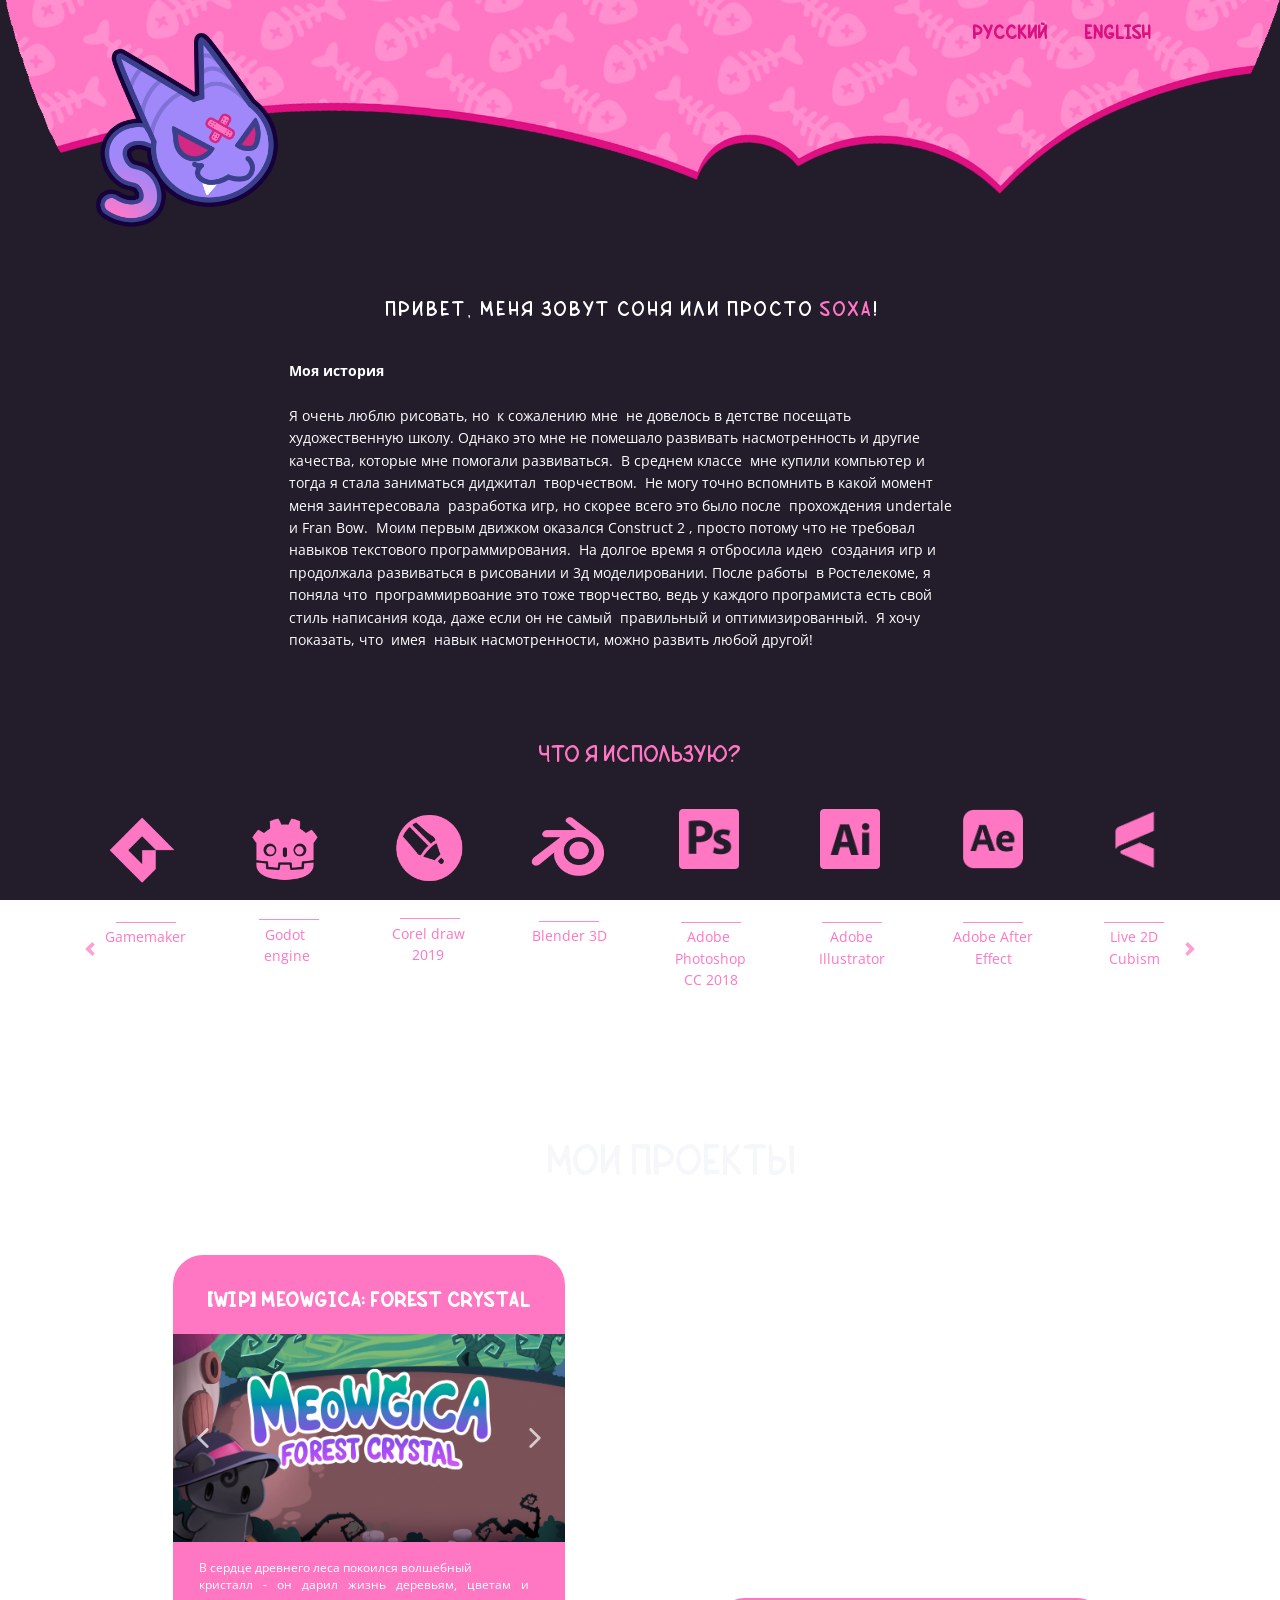
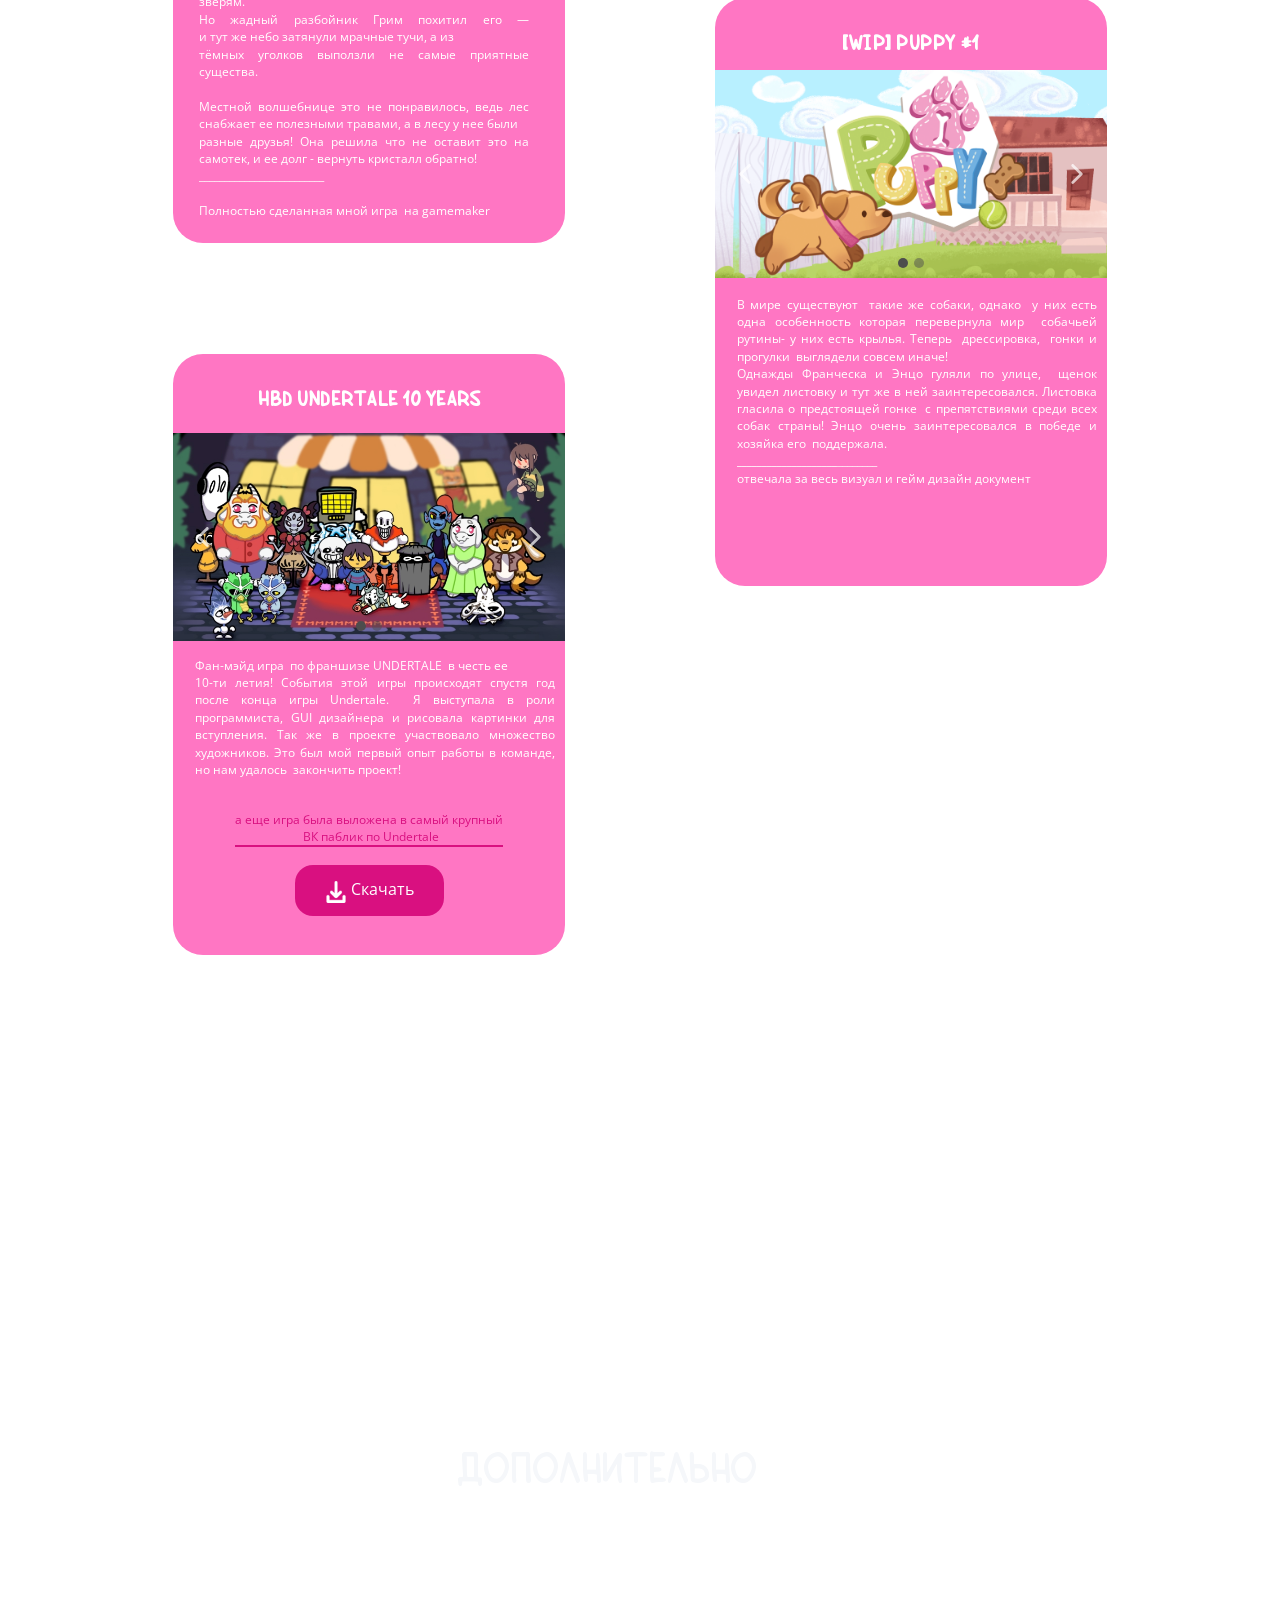
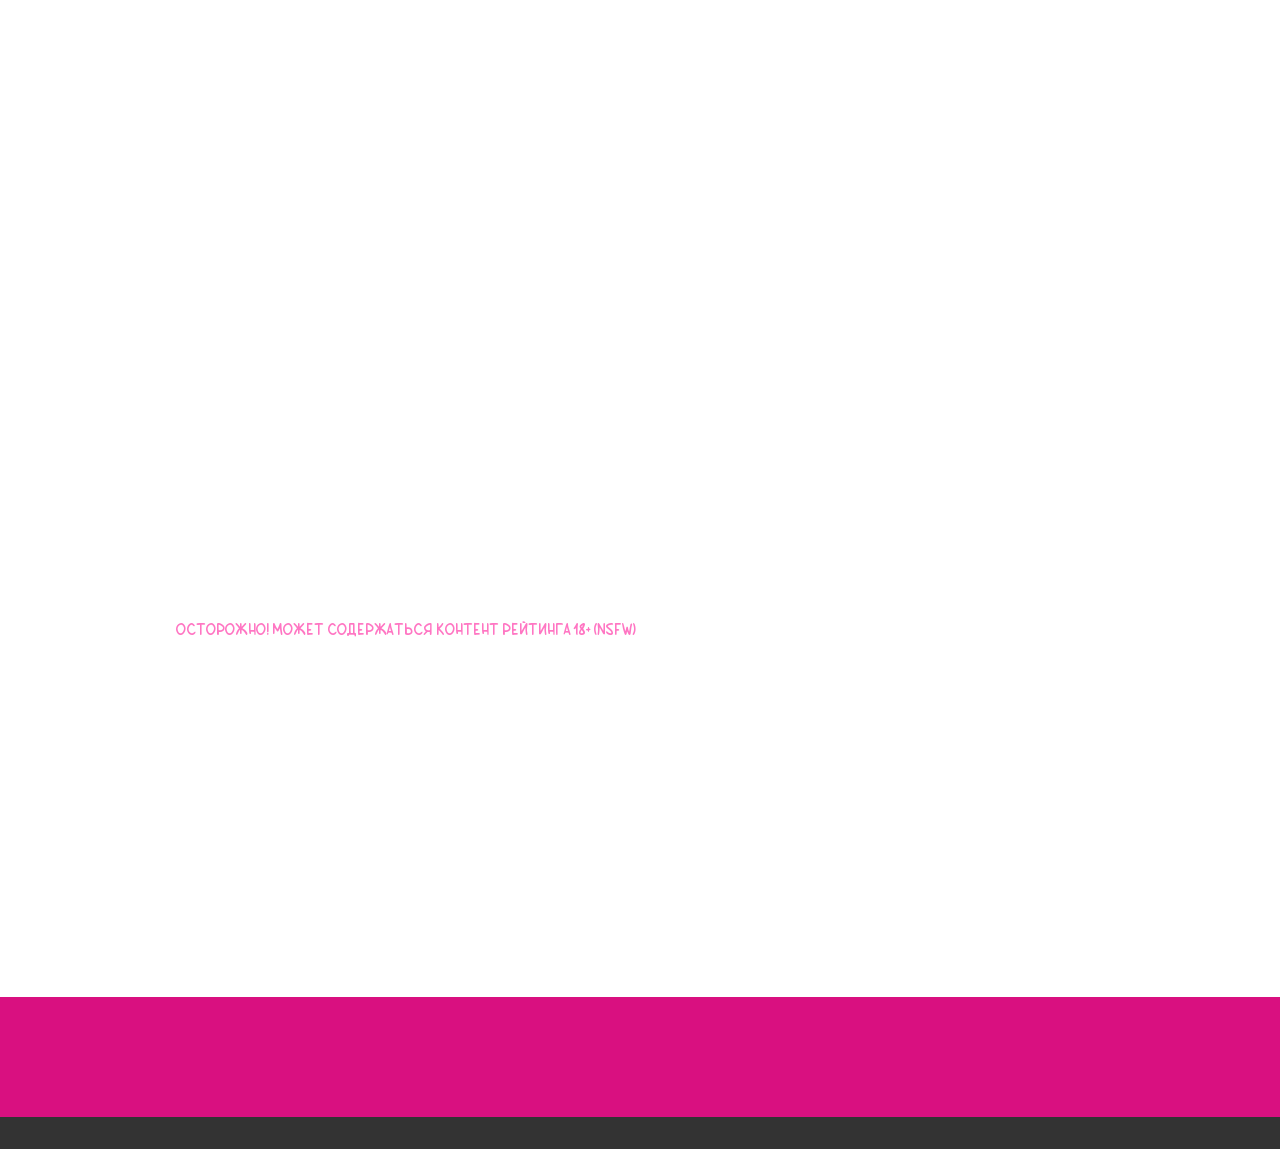
==== index.html @ b4e15fc4 "Add files via upload" ====
<!DOCTYPE html>
<html style="font-size: 16px;" lang="ru"><head>
    <meta name="viewport" content="width=device-width, initial-scale=1.0">
    <meta charset="utf-8">
    <meta name="keywords" content="ИНТУИТИВНЫЙ">
    <meta name="description" content="">
    <title>Страница 1</title>
    <link rel="stylesheet" href="nicepage.css" media="screen">
<link rel="stylesheet" href="Страница-1.css" media="screen">
    <script class="u-script" type="text/javascript" src="jquery.js" defer=""></script>
    <script class="u-script" type="text/javascript" src="nicepage.js" defer=""></script>
    <meta name="generator" content="Nicepage 8.5.1, nicepage.com">
    
    
    
    
    
    
    
    
    <link id="u-page-google-font" rel="stylesheet" href="https://fonts.googleapis.com/css2?display=swap&amp;family=Roboto:ital,wght@0,100;0,200;0,300;0,400;0,500;0,600;0,700;0,800;0,900;1,100;1,200;1,300;1,400;1,500;1,600;1,700;1,800;1,900&amp;family=Open+Sans:ital,wght@0,300;0,400;0,500;0,600;0,700;0,800;1,300;1,400;1,500;1,600;1,700;1,800&amp;family=Fira+Code:wght@300;400;500;600;700">
    <script type="application/ld+json">{
		"@context": "http://schema.org",
		"@type": "Organization",
		"name": "",
		"logo": "images/f9166093-0383-c936-de90-ed0615a75039.png"
}</script>
    <meta name="theme-color" content="#478ac9">
    <meta property="og:title" content="Страница 1">
    <meta property="og:type" content="website">
  <meta data-intl-tel-input-cdn-path="intlTelInput/"></head>
  <body data-home-page="Страница-1.html" data-home-page-title="Страница 1" data-path-to-root="./" data-include-products="true" class="u-body u-clearfix u-overlap u-xl-mode" data-lang="ru"><header class="u-clearfix u-header u-image u-sticky u-sticky-1c4a u-header" id="header" data-image-width="1920" data-image-height="307"><style class="u-sticky-style" data-style-id="1c4a"></style><div class="u-clearfix u-sheet u-sheet-1">
        <a href="#" class="infinite u-align-left-xs u-image u-logo u-image-1" data-image-width="2000" data-image-height="2000" data-animation-name="tada" data-animation-duration="3000" data-animation-delay="1000" data-animation-direction="" data-animation-out="0">
          <img src="images/f9166093-0383-c936-de90-ed0615a75039.png" class="u-logo-image u-logo-image-1">
        </a>
        <div class="u-language u-language-content-text u-language-layout-icons u-spacing-37 u-language-1">
          <a class="u-custom-font u-language-top-url u-language-url u-text-custom-color-4" data-lang-text="Русский" href="./Страница-1.html" data-language="ru" style="font-family: Zametka_Parletter; font-weight: 700;"><span class="u-icon u-language-icon u-language-ru u-icon-1"><svg xmlns="http://www.w3.org/2000/svg" xmlns:xlink="http://www.w3.org/1999/xlink" version="1.1" xml:space="preserve" class="u-svg-content" viewBox="0 0 112 112" x="0px" y="0px" style="width: 1em; height: 1em;"><rect y="16" fill="#F4F4F4" width="112" height="26.7"></rect><rect y="42.7" fill="#323E95" width="112" height="26.7"></rect><rect y="69.3" fill="#D8001E" width="112" height="26.7"></rect></svg></span>
          </a>
          <a class="u-custom-font u-language-top-url u-language-url u-text-custom-color-4" data-lang-text="English" href="./Страница-1.html" data-language="en" style="font-family: Zametka_Parletter; font-weight: 700;"><span class="u-icon u-language-en u-language-icon u-icon-2"><svg xmlns="http://www.w3.org/2000/svg" xmlns:xlink="http://www.w3.org/1999/xlink" version="1.1" xml:space="preserve" class="u-svg-content" viewBox="0 0 112 112" x="0px" y="0px" style="width: 1em; height: 1em;"><rect y="16" fill="#19237F" width="112" height="80"></rect><path fill="#EDEDED" d="M47.8,16h3.5v33.7H0v-4.8h27.5L0,25.9v-3.8l33.2,22.8h7.7L0,16.8V16h8.8l39,26.9V16z M75,44.9h-7.7L109.4,16
	h-5.1L65.1,42.9V16h-3.4v33.7H112v-4.8H85.4L112,26.6v-7L75,44.9z M61.7,96h3.4V70.7l37,25.3h9.9v-0.8L73.2,68.7H81l31,21.2v-3.1
	L85.4,68.7H112v-4.8H61.7V96z M0,68.7h27.5L0,87.7v7.8l39.1-26.8h7.8L7.1,96H11l36.8-25.3V96h3.5V63.9H0V68.7z"></path><path fill="#BD0034" d="M112,16v3.6L75,44.9h-7.7L109.4,16H112z M73.2,68.7L112,95.2v-5.3L81,68.7H73.2z M40.9,44.9L0,16.8v5.3
	l33.2,22.8C33.2,44.9,40.9,44.9,40.9,44.9z M39.1,68.7L0,95.5V96h7.1l39.8-27.3H39.1z M61.7,16H51.3v33.7H0v14.2h51.3V96h10.4V63.9
	H112V49.7H61.7V16z"></path></svg></span>
          </a>
        </div>
      </div></header>
    <section class="u-clearfix u-section-1" id="block-7">
      <div class="u-clearfix u-sheet u-sheet-1">
        <p class="u-align-center u-custom-font u-text u-text-white u-text-1" data-animation-name="bounceIn" data-animation-duration="1000" data-animation-delay="0" data-animation-direction=""> &nbsp;​&nbsp;Привет, меня зовут Соня или просто <span class="u-text-custom-color-5">soxa</span>! 
        </p>
        <p class="u-align-left u-custom-font u-font-fira-code u-text u-text-white u-text-2"><span style="font-weight: 700;">Моя история</span>
          <br>
          <br>Я очень люблю рисовать, но&nbsp; к сожалению мне&nbsp; не довелось в детстве посещать художественную школу. Однако это мне не помешало развивать насмотренность и другие качества, которые мне помогали развиваться.&nbsp; В среднем классе&nbsp; мне купили компьютер и тогда я стала заниматься диджитал&nbsp; творчеством.&nbsp; Не могу точно вспомнить в какой момент меня заинтересовала&nbsp; разработка игр, но скорее всего это было после&nbsp; прохождения undertale и Fran Bow.&nbsp; Моим первым движком оказался Construct 2 , просто потому что не требовал навыков текстового программирования.&nbsp; На долгое время я отбросила идею&nbsp; создания игр и продолжала развиваться в рисовании и 3д моделировании. После работы&nbsp; в Ростелекоме, я поняла что&nbsp; программирвоание это тоже творчество, ведь у каждого програмиста есть свой стиль написания кода, даже если он не самый&nbsp; правильный и оптимизированный.&nbsp; Я хочу показать, что&nbsp; имея&nbsp; навык насмотренности, можно развить любой другой! 
        </p>
      </div>
    </section>
    <section class="u-clearfix u-section-2" id="block-9">
      <div class="u-clearfix u-sheet u-sheet-1">
        <div class="u-align-center-lg u-align-center-md u-align-center-sm u-align-center-xs u-expanded-width-md u-expanded-width-sm u-expanded-width-xl u-expanded-width-xs u-layout-horizontal u-list u-list-1">
          <div class="u-layout-spacing-all u-repeater u-repeater-1">
            <div class="u-align-center u-container-align-center u-container-style u-list-item u-repeater-item">
              <div class="u-container-layout u-similar-container u-valign-bottom-md u-valign-bottom-sm u-container-layout-1">
                <p class="u-align-center-lg u-align-center-md u-align-center-sm u-align-center-xs u-text u-text-custom-color-5 u-text-1"><span class="u-file-icon u-icon u-text-custom-color-5 u-icon-1"><img src="images/gamemaker_icon-09b420da.png" alt=""></span>&nbsp;&nbsp;<br>__________ <br>Gamemaker
                </p>
              </div>
            </div>
            <div class="u-align-center u-container-align-center u-container-style u-list-item u-repeater-item">
              <div class="u-container-layout u-similar-container u-valign-bottom-md u-valign-bottom-sm u-container-layout-2">
                <p class="u-align-center-lg u-align-center-md u-align-center-sm u-align-center-xs u-text u-text-custom-color-5 u-text-2"><span class="u-file-icon u-icon u-text-custom-color-5 u-icon-2"><img src="images/godot_icon-620809c1.png" alt=""></span>&nbsp;<br>&nbsp;__________ <br>Godot​&nbsp;<br>engine
                </p>
              </div>
            </div>
            <div class="u-align-center u-container-align-center u-container-style u-list-item u-repeater-item">
              <div class="u-container-layout u-similar-container u-valign-bottom-md u-valign-bottom-sm u-container-layout-3">
                <p class="u-align-center-lg u-align-center-md u-align-center-sm u-align-center-xs u-text u-text-custom-color-5 u-text-3"><span class="u-file-icon u-icon u-text-custom-color-5 u-icon-3"><img src="images/corelr_icon-fbf6f27f.png" alt=""></span>
                  <br>&nbsp;__________ <br> Corel draw 2019
                </p>
              </div>
            </div>
            <div class="u-align-center u-container-align-center u-container-style u-list-item u-repeater-item">
              <div class="u-container-layout u-similar-container u-valign-bottom-md u-valign-bottom-sm u-container-layout-4">
                <p class="u-align-center-lg u-align-center-md u-align-center-sm u-align-center-xs u-text u-text-custom-color-5 u-text-4"><span class="u-file-icon u-icon u-text-custom-color-5 u-icon-4"><img src="images/blender_icon-cd3460ef.png" alt=""></span>&nbsp;<br>__________ <br>Ble​nde​r 3D
                </p>
              </div>
            </div>
            <div class="u-align-center u-container-align-center u-container-style u-list-item u-repeater-item">
              <div class="u-container-layout u-similar-container u-valign-bottom-md u-valign-bottom-sm u-container-layout-5">
                <p class="u-align-center-lg u-align-center-md u-align-center-sm u-align-center-xs u-text u-text-custom-color-5 u-text-5"><span class="u-file-icon u-icon u-text-custom-color-5 u-icon-5"><img src="images/1781-3358bef1.png" alt=""></span>&nbsp;<br>
                  <br>__________ <br>Adobe&nbsp;<br>Photosh​​​​​op CC 2018
                </p>
              </div>
            </div>
            <div class="u-align-center u-container-align-center u-container-style u-list-item u-repeater-item">
              <div class="u-container-layout u-similar-container u-valign-bottom-md u-valign-bottom-sm u-container-layout-6">
                <p class="u-align-center-lg u-align-center-md u-align-center-sm u-align-center-xs u-text u-text-custom-color-5 u-text-6"><span class="u-file-icon u-icon u-text-custom-color-5 u-icon-6"><img src="images/1759-2cb62ba3.png" alt=""></span>&nbsp;<br>
                  <br>__________ <br> Adobe Illustrator
                </p>
              </div>
            </div>
            <div class="u-align-center u-container-align-center u-container-style u-list-item u-repeater-item">
              <div class="u-container-layout u-similar-container u-valign-bottom-md u-valign-bottom-sm u-container-layout-7">
                <p class="u-align-center-lg u-align-center-md u-align-center-sm u-align-center-xs u-text u-text-custom-color-5 u-text-7"><span class="u-file-icon u-icon u-text-custom-color-5 u-icon-7"><img src="images/AE_icon-9ff6f0d6.png" alt=""></span>
                  <br>&nbsp; <br>__________ <br>Adobe After Effect<br>
                </p>
              </div>
            </div>
            <div class="u-align-center u-container-align-center u-container-style u-list-item u-repeater-item">
              <div class="u-container-layout u-similar-container u-valign-bottom-md u-valign-bottom-sm u-container-layout-8">
                <p class="u-align-center-lg u-align-center-md u-align-center-sm u-align-center-xs u-text u-text-custom-color-5 u-text-8"><span class="u-file-icon u-icon u-text-custom-color-5 u-icon-8"><img src="images/live2d_icon-022be82f.png" alt=""></span>
                  <br>&nbsp; <br>__________ <br>Live 2D<br>Cubism
                </p>
              </div>
            </div>
          </div>
          <a class="u-absolute-vcenter-xl u-gallery-nav u-gallery-nav-prev u-icon-circle u-opacity u-opacity-70 u-spacing-10 u-text-custom-color-5 u-text-hover-custom-color-4 u-gallery-nav-1" href="#" role="button"><span aria-hidden="true">
              <svg viewBox="0 0 8 8"><path d="M5.25 0l-4 4 4 4 1.5-1.5-2.5-2.5 2.5-2.5-1.5-1.5z"></path></svg></span><span class="sr-only">
              <svg viewBox="0 0 8 8"><path d="M5.25 0l-4 4 4 4 1.5-1.5-2.5-2.5 2.5-2.5-1.5-1.5z"></path></svg></span>
          </a>
          <a class="u-absolute-vcenter-xl u-gallery-nav u-gallery-nav-next u-icon-circle u-opacity u-opacity-70 u-spacing-10 u-text-custom-color-5 u-text-hover-custom-color-4 u-gallery-nav-2" href="#" role="button"><span aria-hidden="true">
              <svg viewBox="0 0 8 8"><path d="M2.75 0l-1.5 1.5 2.5 2.5-2.5 2.5 1.5 1.5 4-4-4-4z"></path></svg></span><span class="sr-only">
              <svg viewBox="0 0 8 8"><path d="M2.75 0l-1.5 1.5 2.5 2.5-2.5 2.5 1.5 1.5 4-4-4-4z"></path></svg></span>
          </a>
        </div>
        <p class="u-custom-font u-text u-text-custom-color-5 u-text-default u-text-9">что я использую? </p>
      </div>
    </section>
    <section class="u-clearfix u-section-3" id="block-8">
      <div class="u-clearfix u-sheet u-sheet-1">
        <h2 class="u-align-center u-custom-font u-text u-text-default u-text-palette-5-light-3 u-text-1"><span class="u-file-icon u-icon u-text-white"><img src="images/982036-11ea0044.png" alt=""></span>&nbsp; &nbsp;Мои проекты 
        </h2>
        <div class="custom-expanded infinite u-container-style u-custom-color-5 u-group u-radius u-shape-round u-group-1">
          <div class="u-container-layout u-container-layout-1">
            <p class="u-align-center u-custom-font u-text u-text-2"><span style="font-size: 1.125rem; font-weight: 700;">[WiP] Meowgica: forest crystal </span>
              <br>
            </p>
            <div class="u-carousel u-expanded-width u-gallery u-layout-carousel u-lightbox u-no-transition u-show-text-none u-gallery-1" id="carousel-31db" data-interval="5000" data-u-ride="carousel">
              <ol class="u-absolute-hcenter u-carousel-indicators u-carousel-indicators-1">
                <li data-u-target="#carousel-31db" data-u-slide-to="0" class="u-active u-grey-70 u-shape-circle" style="width: 10px; height: 10px;"></li>
                <li data-u-target="#carousel-31db" data-u-slide-to="1" class="u-grey-70 u-shape-circle" style="width: 10px; height: 10px;"></li>
                <li data-u-target="#carousel-31db" data-u-slide-to="2" class="u-grey-70 u-shape-circle" style="width: 10px; height: 10px;"></li>
              </ol>
              <div class="u-carousel-inner u-gallery-inner u-gallery-inner-1" role="listbox">
                <div class="u-active u-carousel-item u-gallery-item u-shape-rectangle u-carousel-item-1">
                  <div class="u-back-slide" data-image-width="1920" data-image-height="1080">
                    <img class="u-back-image u-expanded" src="images/6f9abb14-f19c-8766-57af-8551397010f3.png">
                  </div>
                  <div class="u-align-center u-container-align-left u-over-slide u-valign-bottom u-over-slide-1">
                    <p class="u-align-left u-gallery-heading" style="--text-color-var: #ffffff; margin-left: 0px; margin-right: auto;">Пример заголовка</p>
                    <p class="u-align-left u-custom-color-6 u-gallery-text u-text-color-var" style="--text-color-var: #ffffff; margin-left: 0px; margin-right: auto;">Пример текста</p>
                  </div>
                </div>
                <div class="u-carousel-item u-gallery-item u-shape-rectangle u-carousel-item-2" data-image-width="1362" data-image-height="765">
                  <div class="u-back-slide">
                    <img class="u-back-image u-expanded" src="images/34s.jpg">
                  </div>
                  <div class="u-align-center u-container-align-left u-over-slide u-valign-bottom u-over-slide-2">
                    <p class="u-align-left u-gallery-heading" style="--text-color-var: #ffffff; margin-left: 0px; margin-right: auto;"></p>
                  </div>
                  <style data-mode="XL" data-visited="true"></style>
                  <style data-mode="LG"></style>
                  <style data-mode="MD" data-visited="true"></style>
                  <style data-mode="SM"></style>
                  <style data-mode="XS" data-visited="true"></style>
                </div>
                <div class="u-carousel-item u-gallery-item u-shape-rectangle u-carousel-item-3" data-image-width="1352" data-image-height="767">
                  <div class="u-back-slide">
                    <img class="u-back-image u-expanded" src="images/sd.jpg">
                  </div>
                  <div class="u-align-center u-container-align-left u-over-slide u-valign-bottom u-over-slide-3">
                    <p class="u-align-left u-gallery-heading" style="--text-color-var: #ffffff; margin-left: 0px; margin-right: auto;"></p>
                  </div>
                  <style data-mode="XL" data-visited="true"></style>
                  <style data-mode="LG"></style>
                  <style data-mode="MD" data-visited="true"></style>
                  <style data-mode="SM"></style>
                  <style data-mode="XS" data-visited="true"></style>
                </div>
              </div>
              <a class="u-absolute-vcenter u-carousel-control u-carousel-control-prev u-icon-circle u-opacity u-opacity-70 u-spacing-10 u-text-white u-carousel-control-1" href="#carousel-31db" role="button" data-u-slide="prev"><span aria-hidden="true">
                  <svg viewBox="0 0 451.847 451.847"><path d="M97.141,225.92c0-8.095,3.091-16.192,9.259-22.366L300.689,9.27c12.359-12.359,32.397-12.359,44.751,0
c12.354,12.354,12.354,32.388,0,44.748L173.525,225.92l171.903,171.909c12.354,12.354,12.354,32.391,0,44.744
c-12.354,12.365-32.386,12.365-44.745,0l-194.29-194.281C100.226,242.115,97.141,234.018,97.141,225.92z"></path></svg></span><span class="sr-only">
                  <svg viewBox="0 0 451.847 451.847"><path d="M97.141,225.92c0-8.095,3.091-16.192,9.259-22.366L300.689,9.27c12.359-12.359,32.397-12.359,44.751,0
c12.354,12.354,12.354,32.388,0,44.748L173.525,225.92l171.903,171.909c12.354,12.354,12.354,32.391,0,44.744
c-12.354,12.365-32.386,12.365-44.745,0l-194.29-194.281C100.226,242.115,97.141,234.018,97.141,225.92z"></path></svg></span>
              </a>
              <a class="u-absolute-vcenter u-carousel-control u-carousel-control-next u-icon-circle u-opacity u-opacity-70 u-spacing-10 u-text-white u-carousel-control-2" href="#carousel-31db" role="button" data-u-slide="next"><span aria-hidden="true">
                  <svg viewBox="0 0 451.846 451.847"><path d="M345.441,248.292L151.154,442.573c-12.359,12.365-32.397,12.365-44.75,0c-12.354-12.354-12.354-32.391,0-44.744
L278.318,225.92L106.409,54.017c-12.354-12.359-12.354-32.394,0-44.748c12.354-12.359,32.391-12.359,44.75,0l194.287,194.284
c6.177,6.18,9.262,14.271,9.262,22.366C354.708,234.018,351.617,242.115,345.441,248.292z"></path></svg></span><span class="sr-only">
                  <svg viewBox="0 0 451.846 451.847"><path d="M345.441,248.292L151.154,442.573c-12.359,12.365-32.397,12.365-44.75,0c-12.354-12.354-12.354-32.391,0-44.744
L278.318,225.92L106.409,54.017c-12.354-12.359-12.354-32.394,0-44.748c12.354-12.359,32.391-12.359,44.75,0l194.287,194.284
c6.177,6.18,9.262,14.271,9.262,22.366C354.708,234.018,351.617,242.115,345.441,248.292z"></path></svg></span>
              </a>
            </div>
            <p class="u-align-justify u-custom-font u-font-fira-code u-text u-text-3">В&nbsp;сердце&nbsp;древнего&nbsp;леса&nbsp;покоился&nbsp;волшебный&nbsp;<br>кристалл - он&nbsp;дарил жизнь деревьям, цветам и зверям.&nbsp;<br>Но жадный разбойник&nbsp;Грим&nbsp;похитил&nbsp;его&nbsp;— и&nbsp;тут&nbsp;же&nbsp;небо&nbsp;затянули&nbsp;мрачные&nbsp;тучи,&nbsp;а&nbsp;из&nbsp;<br>т​ёмных&nbsp;уголков&nbsp;выползли не самые приятные существа.<br>
              <br>Местной  волшебнице это  не понравилось, ведь лес снабжает ее полезными травами, а в лесу у нее были <br>разные друзья! Она решила что не оставит это на самотек, и ее долг - вернуть кристалл обратно!<br>_________________________<br>
              <br>Полностью сделанная мной игра&nbsp; на gamemaker
            </p>
          </div>
        </div>
        <div class="custom-expanded u-container-style u-custom-color-5 u-group u-radius u-shape-round u-group-2">
          <div class="u-container-layout u-container-layout-2">
            <p class="u-align-center u-custom-font u-text u-text-4"><span style="font-size: 1.125rem; font-weight: 700;">[WiP] Puppy #1</span>
              <br>
            </p>
            <div class="u-carousel u-expanded-width u-gallery u-layout-carousel u-lightbox u-no-transition u-show-text-none u-gallery-2" id="carousel-9e39" data-interval="5000" data-u-ride="carousel">
              <ol class="u-absolute-hcenter u-carousel-indicators u-carousel-indicators-2">
                <li data-u-target="#carousel-9e39" data-u-slide-to="0" class="u-active u-grey-70 u-shape-circle" style="width: 10px; height: 10px;"></li>
                <li data-u-target="#carousel-9e39" data-u-slide-to="1" class="u-grey-70 u-shape-circle" style="width: 10px; height: 10px;"></li>
              </ol>
              <div class="u-carousel-inner u-gallery-inner u-gallery-inner-2" role="listbox">
                <div class="u-active u-carousel-item u-gallery-item u-shape-rectangle u-carousel-item-4">
                  <div class="u-back-slide" data-image-width="1920" data-image-height="1080">
                    <img class="u-back-image u-expanded" src="images/puppy_icon.png">
                  </div>
                  <div class="u-align-center u-container-align-left u-over-slide u-valign-bottom u-over-slide-4">
                    <p class="u-align-left u-gallery-heading" style="--text-color-var: #ffffff; margin-left: 0px; margin-right: auto;">Пример заголовка</p>
                    <p class="u-align-left u-custom-color-6 u-gallery-text u-text-color-var" style="--text-color-var: #ffffff; margin-left: 0px; margin-right: auto;">Пример текста</p>
                  </div>
                </div>
                <div class="u-carousel-item u-gallery-item u-shape-rectangle u-carousel-item-5" data-image-width="1352" data-image-height="767">
                  <div class="u-back-slide" data-image-width="1280" data-image-height="720">
                    <img class="u-back-image u-expanded" src="images/we.jpg">
                  </div>
                  <div class="u-align-center u-container-align-left u-over-slide u-valign-bottom u-over-slide-5">
                    <p class="u-align-left u-gallery-heading" style="--text-color-var: #ffffff; margin-left: 0px; margin-right: auto;"></p>
                  </div>
                  <style data-mode="XL" data-visited="true"></style>
                  <style data-mode="LG"></style>
                  <style data-mode="MD" data-visited="true"></style>
                  <style data-mode="SM"></style>
                  <style data-mode="XS" data-visited="true"></style>
                </div>
              </div>
              <a class="u-absolute-vcenter u-carousel-control u-carousel-control-prev u-icon-circle u-opacity u-opacity-70 u-spacing-10 u-text-white u-carousel-control-3" href="#carousel-9e39" role="button" data-u-slide="prev"><span aria-hidden="true">
                  <svg viewBox="0 0 451.847 451.847"><path d="M97.141,225.92c0-8.095,3.091-16.192,9.259-22.366L300.689,9.27c12.359-12.359,32.397-12.359,44.751,0
c12.354,12.354,12.354,32.388,0,44.748L173.525,225.92l171.903,171.909c12.354,12.354,12.354,32.391,0,44.744
c-12.354,12.365-32.386,12.365-44.745,0l-194.29-194.281C100.226,242.115,97.141,234.018,97.141,225.92z"></path></svg></span><span class="sr-only">
                  <svg viewBox="0 0 451.847 451.847"><path d="M97.141,225.92c0-8.095,3.091-16.192,9.259-22.366L300.689,9.27c12.359-12.359,32.397-12.359,44.751,0
c12.354,12.354,12.354,32.388,0,44.748L173.525,225.92l171.903,171.909c12.354,12.354,12.354,32.391,0,44.744
c-12.354,12.365-32.386,12.365-44.745,0l-194.29-194.281C100.226,242.115,97.141,234.018,97.141,225.92z"></path></svg></span>
              </a>
              <a class="u-absolute-vcenter u-carousel-control u-carousel-control-next u-icon-circle u-opacity u-opacity-70 u-spacing-10 u-text-white u-carousel-control-4" href="#carousel-9e39" role="button" data-u-slide="next"><span aria-hidden="true">
                  <svg viewBox="0 0 451.846 451.847"><path d="M345.441,248.292L151.154,442.573c-12.359,12.365-32.397,12.365-44.75,0c-12.354-12.354-12.354-32.391,0-44.744
L278.318,225.92L106.409,54.017c-12.354-12.359-12.354-32.394,0-44.748c12.354-12.359,32.391-12.359,44.75,0l194.287,194.284
c6.177,6.18,9.262,14.271,9.262,22.366C354.708,234.018,351.617,242.115,345.441,248.292z"></path></svg></span><span class="sr-only">
                  <svg viewBox="0 0 451.846 451.847"><path d="M345.441,248.292L151.154,442.573c-12.359,12.365-32.397,12.365-44.75,0c-12.354-12.354-12.354-32.391,0-44.744
L278.318,225.92L106.409,54.017c-12.354-12.359-12.354-32.394,0-44.748c12.354-12.359,32.391-12.359,44.75,0l194.287,194.284
c6.177,6.18,9.262,14.271,9.262,22.366C354.708,234.018,351.617,242.115,345.441,248.292z"></path></svg></span>
              </a>
            </div>
            <p class="u-align-justify u-custom-font u-font-fira-code u-text u-text-5"><span style="font-weight: 700;"></span><span style="font-weight: 700;"><b><span style="font-weight: 400;">В мире существуют&nbsp; такие же собаки, однако&nbsp; у них есть одна особенность которая перевернула мир&nbsp; собачьей рутины- у них есть крылья. Теперь&nbsp; дрессировка,&nbsp; гонки и прогулки&nbsp; выглядели совсем иначе!<br>Однажды Франческа и Энцо гуляли по улице,&nbsp; щенок увидел листовку и тут<span style="font-weight: 300;"></span> же в ней заинтересовался. Листовка гласила о предстоящей гонке&nbsp; с препятствиями среди всех собак страны! Энцо очень заинтересовался в победе и хозяйка его&nbsp; поддержала.</span><span style="font-weight: 400;"></span></b></span><span style="font-weight: 700;">
                <br>____________________</span>________<br>отвечала за весь визуал и гейм дизайн документ
            </p>
          </div>
        </div>
        <div class="u-container-style u-custom-color-5 u-expanded-width-xs u-group u-radius u-shape-round u-group-3">
          <div class="u-container-layout u-container-layout-3">
            <p class="u-align-center u-custom-font u-text u-text-6"><span style="font-size: 1.125rem; font-weight: 700;">HBD undertale 10 YEARS</span>
              <br>
            </p>
            <div class="u-carousel u-expanded-width u-gallery u-layout-carousel u-lightbox u-no-transition u-show-text-none u-gallery-3" id="carousel-6cec" data-interval="5000" data-u-ride="carousel">
              <ol class="u-absolute-hcenter u-carousel-indicators u-carousel-indicators-3">
                <li data-u-target="#carousel-6cec" data-u-slide-to="0" class="u-active u-grey-70 u-shape-circle" style="width: 10px; height: 10px;"></li>
                <li data-u-target="#carousel-6cec" data-u-slide-to="1" class="u-grey-70 u-shape-circle" style="width: 10px; height: 10px;"></li>
              </ol>
              <div class="u-carousel-inner u-gallery-inner u-gallery-inner-3" role="listbox">
                <div class="u-active u-carousel-item u-gallery-item u-shape-rectangle u-carousel-item-6">
                  <div class="u-back-slide" data-image-width="1498" data-image-height="857">
                    <img class="u-back-image u-expanded" src="images/und.jpg">
                  </div>
                  <div class="u-align-center u-container-align-left u-over-slide u-valign-bottom u-over-slide-6">
                    <p class="u-align-left u-gallery-heading" style="--text-color-var: #ffffff; margin-left: 0px; margin-right: auto;">Пример заголовка</p>
                    <p class="u-align-left u-custom-color-6 u-gallery-text u-text-color-var" style="--text-color-var: #ffffff; margin-left: 0px; margin-right: auto;">Пример текста</p>
                  </div>
                </div>
                <div class="u-carousel-item u-gallery-item u-shape-rectangle u-carousel-item-7" data-image-width="1352" data-image-height="767">
                  <div class="u-back-slide" data-image-width="1917" data-image-height="1031">
                    <img class="u-back-image u-expanded" src="images/und2.jpg">
                  </div>
                  <div class="u-align-center u-container-align-left u-over-slide u-valign-bottom u-over-slide-7">
                    <p class="u-align-left u-gallery-heading" style="--text-color-var: #ffffff; margin-left: 0px; margin-right: auto;"></p>
                  </div>
                  <style data-mode="XL" data-visited="true"></style>
                  <style data-mode="LG"></style>
                  <style data-mode="MD" data-visited="true"></style>
                  <style data-mode="SM"></style>
                  <style data-mode="XS" data-visited="true"></style>
                </div>
              </div>
              <a class="u-absolute-vcenter u-carousel-control u-carousel-control-prev u-icon-circle u-opacity u-opacity-70 u-spacing-10 u-text-white u-carousel-control-5" href="#carousel-6cec" role="button" data-u-slide="prev"><span aria-hidden="true">
                  <svg viewBox="0 0 451.847 451.847"><path d="M97.141,225.92c0-8.095,3.091-16.192,9.259-22.366L300.689,9.27c12.359-12.359,32.397-12.359,44.751,0
c12.354,12.354,12.354,32.388,0,44.748L173.525,225.92l171.903,171.909c12.354,12.354,12.354,32.391,0,44.744
c-12.354,12.365-32.386,12.365-44.745,0l-194.29-194.281C100.226,242.115,97.141,234.018,97.141,225.92z"></path></svg></span><span class="sr-only">
                  <svg viewBox="0 0 451.847 451.847"><path d="M97.141,225.92c0-8.095,3.091-16.192,9.259-22.366L300.689,9.27c12.359-12.359,32.397-12.359,44.751,0
c12.354,12.354,12.354,32.388,0,44.748L173.525,225.92l171.903,171.909c12.354,12.354,12.354,32.391,0,44.744
c-12.354,12.365-32.386,12.365-44.745,0l-194.29-194.281C100.226,242.115,97.141,234.018,97.141,225.92z"></path></svg></span>
              </a>
              <a class="u-absolute-vcenter u-carousel-control u-carousel-control-next u-icon-circle u-opacity u-opacity-70 u-spacing-10 u-text-white u-carousel-control-6" href="#carousel-6cec" role="button" data-u-slide="next"><span aria-hidden="true">
                  <svg viewBox="0 0 451.846 451.847"><path d="M345.441,248.292L151.154,442.573c-12.359,12.365-32.397,12.365-44.75,0c-12.354-12.354-12.354-32.391,0-44.744
L278.318,225.92L106.409,54.017c-12.354-12.359-12.354-32.394,0-44.748c12.354-12.359,32.391-12.359,44.75,0l194.287,194.284
c6.177,6.18,9.262,14.271,9.262,22.366C354.708,234.018,351.617,242.115,345.441,248.292z"></path></svg></span><span class="sr-only">
                  <svg viewBox="0 0 451.846 451.847"><path d="M345.441,248.292L151.154,442.573c-12.359,12.365-32.397,12.365-44.75,0c-12.354-12.354-12.354-32.391,0-44.744
L278.318,225.92L106.409,54.017c-12.354-12.359-12.354-32.394,0-44.748c12.354-12.359,32.391-12.359,44.75,0l194.287,194.284
c6.177,6.18,9.262,14.271,9.262,22.366C354.708,234.018,351.617,242.115,345.441,248.292z"></path></svg></span>
              </a>
            </div>
            <p class="u-align-justify u-custom-font u-font-fira-code u-text u-text-7"><span style="font-weight: 700;"><span style="font-weight: 400;"> Фан-мэйд игра&nbsp; по франшизе UNDERTALE&nbsp; в честь ее&nbsp;&nbsp;</span></span>
              <br>10-ти летия! События этой игры происходят спустя год после конца игры Undertale.&nbsp; Я выступала в роли программиста, GUI дизайнера и рисовала картинки для вступления. Так же в проекте участвовало множество художников. Это был мой первый опыт работы в команде, но нам удалось&nbsp; закончить проект! <span style="font-weight: 400;"></span><span style="font-weight: 700;">
                <br>
                <br></span>
            </p>
            <a href="https://vk.com/wall-102603662_1323329" class="u-active-none u-border-2 u-border-custom-color-4 u-border-no-left u-border-no-right u-border-no-top u-btn u-btn-rectangle u-button-style u-hover-none u-none u-text-custom-color-4 u-btn-1">а еще  игра была выложена в самый крупный<br>&nbsp;ВК  паблик по  Undertale
            </a>
            <a href="https://drive.google.com/drive/folders/16w6fShtCVpAlW_o04_vc_lKYOSMYjCdN" class="u-border-hover-grey-60 u-border-none u-btn u-btn-round u-button-style u-custom-color-4 u-radius u-btn-2"><span class="u-file-icon u-icon u-text-white u-icon-2"><img src="images/45162-cf89e14d.png" alt=""></span>&nbsp;Скачать
            </a>
          </div>
        </div>
      </div>
    </section>
    <section class="u-align-center u-clearfix u-container-align-center u-section-4" id="block-11">
      <div class="u-clearfix u-sheet u-valign-middle-lg u-valign-middle-sm u-sheet-1">
        <h2 class="u-align-center u-custom-font u-text u-text-default u-text-palette-5-light-3 u-text-1"><span class="u-file-icon u-icon u-text-white"><img src="images/982036-11ea0044.png" alt=""></span>&nbsp; &nbsp;дополнительно
        </h2>
        <ul class="u-align-left u-text u-text-white u-text-2">
          <li> [ 25 мая - 7 июня 2026 ] геймджем.москва&nbsp; х PurpleFrog&nbsp; &nbsp;|&nbsp; &nbsp; 2D художник (окружение , GUI , колдун)</li>
        </ul>
      </div>
    </section>
    <section class="u-clearfix u-section-5" id="block-6">
      <div class="u-clearfix u-sheet u-sheet-1">
        <p class="u-custom-font u-text u-text-default u-text-white u-text-1">социальные стеи </p>
        <p class="u-custom-font u-text u-text-custom-color-5 u-text-default u-text-2">осторожно! м​ожет содержаться контент рейтинга 18+ (NSFW​)</p>
        <a href="https://t.me/soxa_art" class="u-active-none u-border-none u-border-palette-1-base u-btn u-btn-rectangle u-button-style u-custom-font u-hover-none u-none u-text-white u-btn-1" target="_blank"><span class="u-file-icon u-icon u-text-white u-icon-1"><img src="images/Telegram_logo_icon.svg-b92d633e.png" alt=""></span>&nbsp; telegram
        </a>
      </div>
    </section>
    
    
    
    <footer class="u-align-center u-clearfix u-container-align-center u-custom-color-4 u-footer u-footer" id="footer"><div class="u-clearfix u-sheet u-sheet-1"></div></footer>
    <section class="u-backlink u-clearfix u-grey-80"></section>
  
</body></html>
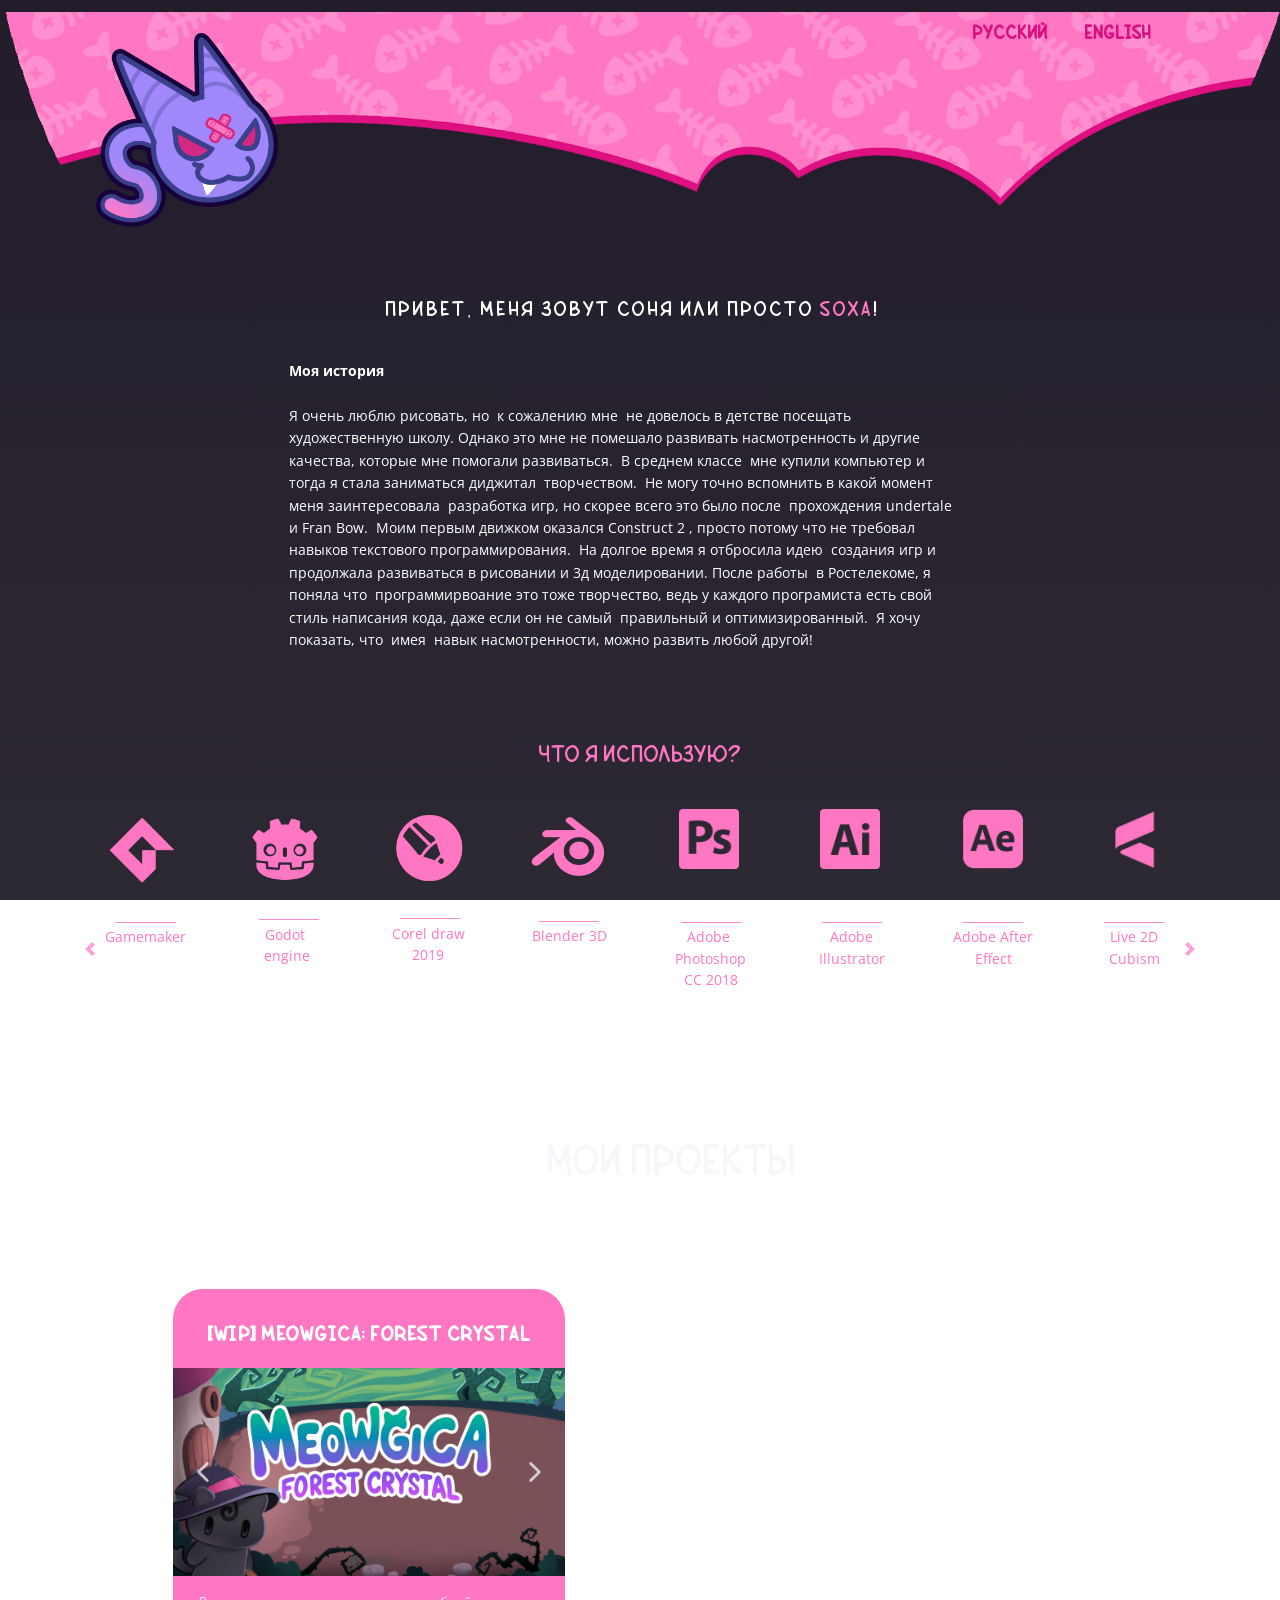
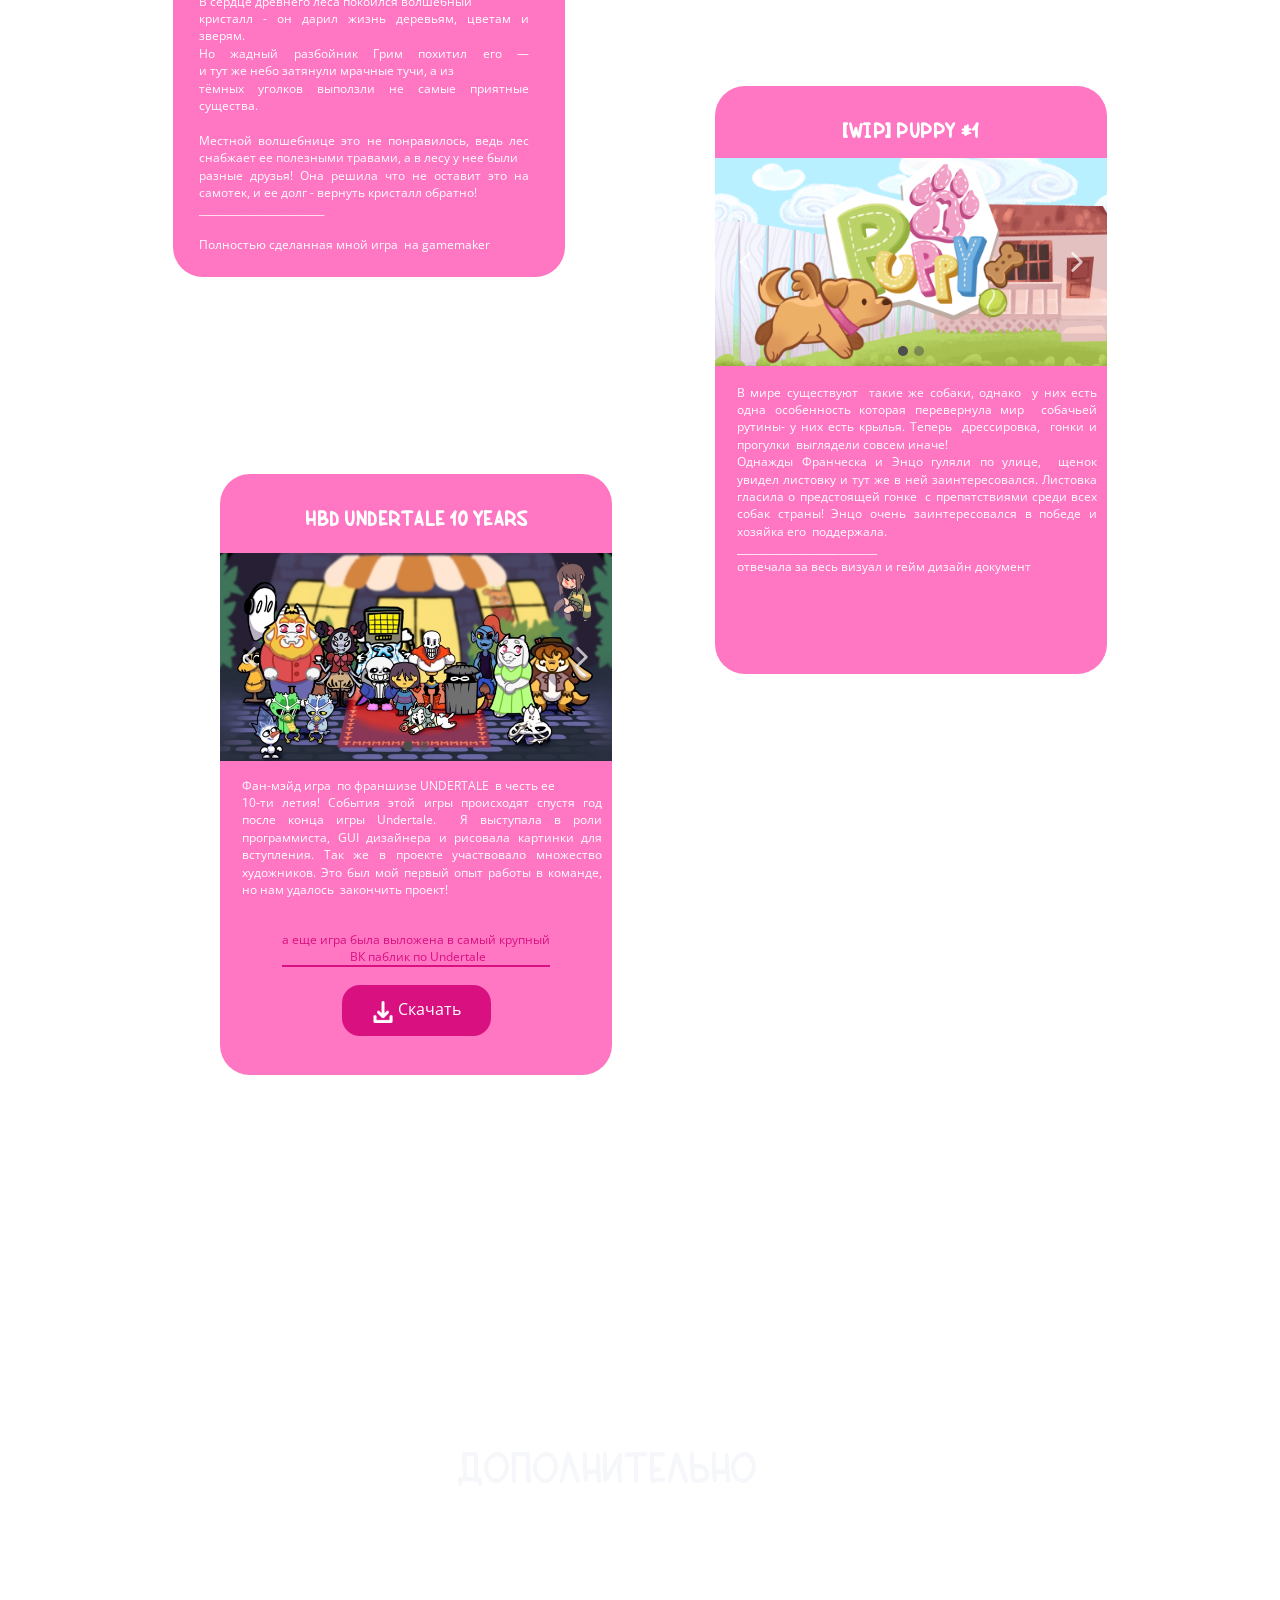
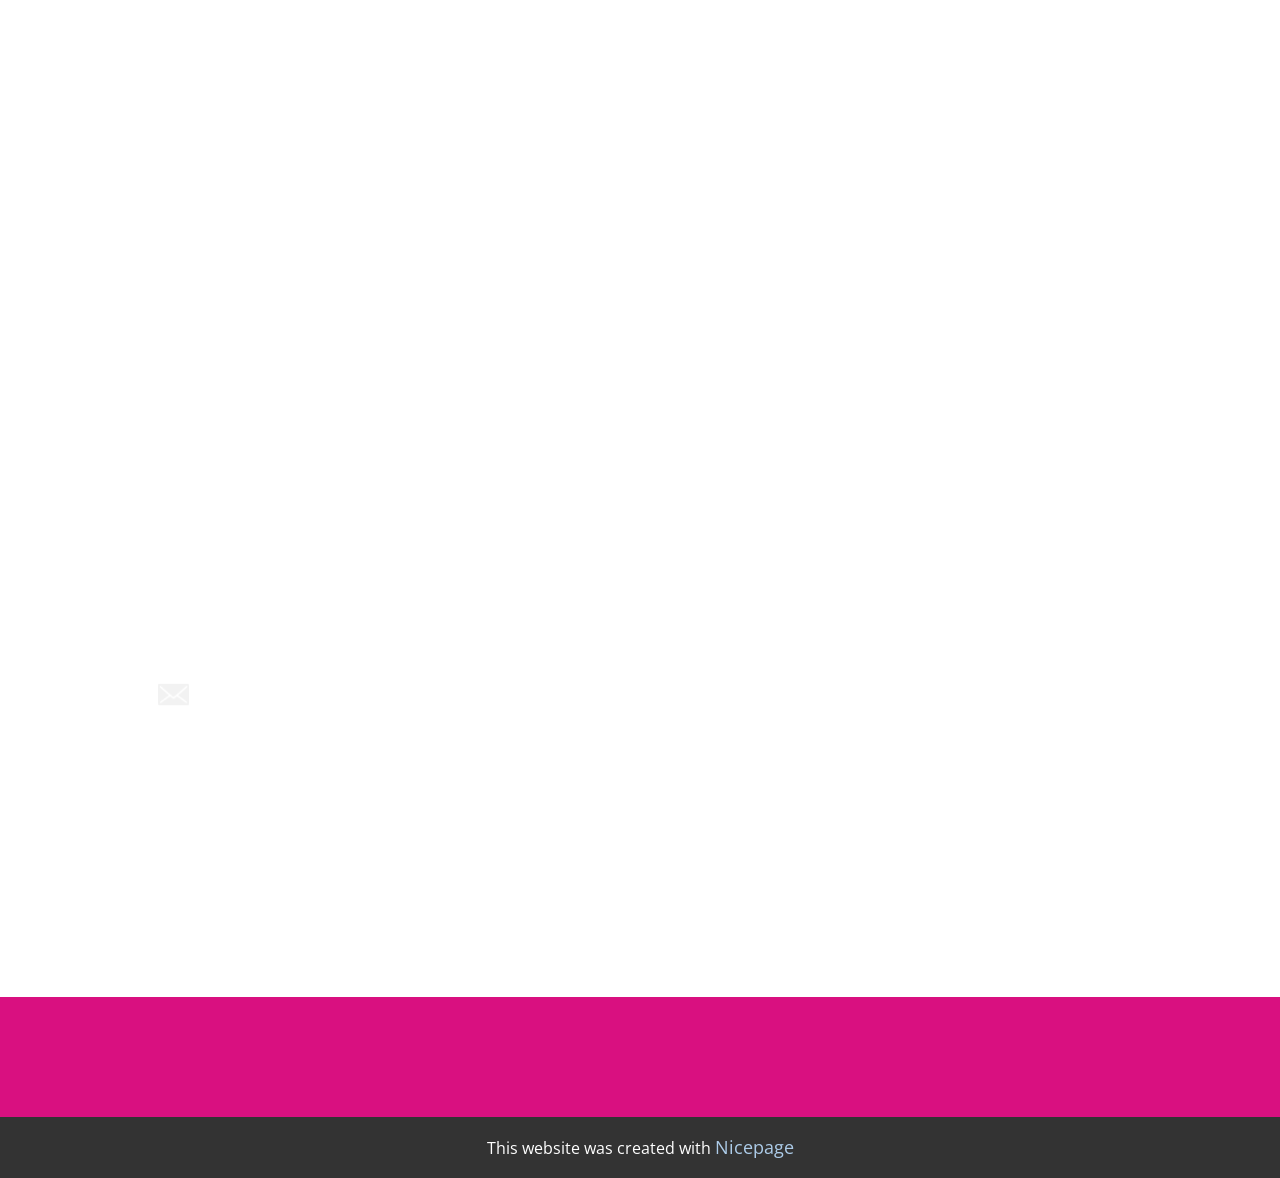
==== commit 741f43d5: "Add files via upload" ====
--- a/index.html
+++ b/index.html
@@ -4,9 +4,9 @@
     <meta charset="utf-8">
     <meta name="keywords" content="ИНТУИТИВНЫЙ">
     <meta name="description" content="">
-    <title>Страница 1</title>
+    <title>Main</title>
     <link rel="stylesheet" href="nicepage.css" media="screen">
-<link rel="stylesheet" href="Страница-1.css" media="screen">
+<link rel="stylesheet" href="index.css" media="screen">
     <script class="u-script" type="text/javascript" src="jquery.js" defer=""></script>
     <script class="u-script" type="text/javascript" src="nicepage.js" defer=""></script>
     <meta name="generator" content="Nicepage 8.5.1, nicepage.com">
@@ -26,17 +26,17 @@
 		"logo": "images/f9166093-0383-c936-de90-ed0615a75039.png"
 }</script>
     <meta name="theme-color" content="#478ac9">
-    <meta property="og:title" content="Страница 1">
+    <meta property="og:title" content="Main">
     <meta property="og:type" content="website">
   <meta data-intl-tel-input-cdn-path="intlTelInput/"></head>
-  <body data-home-page="Страница-1.html" data-home-page-title="Страница 1" data-path-to-root="./" data-include-products="true" class="u-body u-clearfix u-overlap u-xl-mode" data-lang="ru"><header class="u-clearfix u-header u-image u-sticky u-sticky-1c4a u-header" id="header" data-image-width="1920" data-image-height="307"><style class="u-sticky-style" data-style-id="1c4a"></style><div class="u-clearfix u-sheet u-sheet-1">
+  <body data-home-page="Main.html" data-home-page-title="Main" data-path-to-root="./" data-include-products="true" class="u-body u-clearfix u-overlap u-xl-mode" data-lang="ru"><header class="u-clearfix u-header u-image u-sticky u-sticky-1c4a u-header" id="header" data-image-width="1920" data-image-height="307" data-animation-name="" data-animation-duration="0" data-animation-delay="0" data-animation-direction=""><style class="u-sticky-style" data-style-id="1c4a"></style><div class="u-clearfix u-sheet u-sheet-1">
         <a href="#" class="infinite u-align-left-xs u-image u-logo u-image-1" data-image-width="2000" data-image-height="2000" data-animation-name="tada" data-animation-duration="3000" data-animation-delay="1000" data-animation-direction="" data-animation-out="0">
           <img src="images/f9166093-0383-c936-de90-ed0615a75039.png" class="u-logo-image u-logo-image-1">
         </a>
         <div class="u-language u-language-content-text u-language-layout-icons u-spacing-37 u-language-1">
-          <a class="u-custom-font u-language-top-url u-language-url u-text-custom-color-4" data-lang-text="Русский" href="./Страница-1.html" data-language="ru" style="font-family: Zametka_Parletter; font-weight: 700;"><span class="u-icon u-language-icon u-language-ru u-icon-1"><svg xmlns="http://www.w3.org/2000/svg" xmlns:xlink="http://www.w3.org/1999/xlink" version="1.1" xml:space="preserve" class="u-svg-content" viewBox="0 0 112 112" x="0px" y="0px" style="width: 1em; height: 1em;"><rect y="16" fill="#F4F4F4" width="112" height="26.7"></rect><rect y="42.7" fill="#323E95" width="112" height="26.7"></rect><rect y="69.3" fill="#D8001E" width="112" height="26.7"></rect></svg></span>
+          <a class="u-custom-font u-language-top-url u-language-url u-text-custom-color-4" data-lang-text="Русский" href="./" data-language="ru" style="font-family: Zametka_Parletter; font-weight: 700;"><span class="u-icon u-language-icon u-language-ru u-icon-1"><svg xmlns="http://www.w3.org/2000/svg" xmlns:xlink="http://www.w3.org/1999/xlink" version="1.1" xml:space="preserve" class="u-svg-content" viewBox="0 0 112 112" x="0px" y="0px" style="width: 1em; height: 1em;"><rect y="16" fill="#F4F4F4" width="112" height="26.7"></rect><rect y="42.7" fill="#323E95" width="112" height="26.7"></rect><rect y="69.3" fill="#D8001E" width="112" height="26.7"></rect></svg></span>
           </a>
-          <a class="u-custom-font u-language-top-url u-language-url u-text-custom-color-4" data-lang-text="English" href="./Страница-1.html" data-language="en" style="font-family: Zametka_Parletter; font-weight: 700;"><span class="u-icon u-language-en u-language-icon u-icon-2"><svg xmlns="http://www.w3.org/2000/svg" xmlns:xlink="http://www.w3.org/1999/xlink" version="1.1" xml:space="preserve" class="u-svg-content" viewBox="0 0 112 112" x="0px" y="0px" style="width: 1em; height: 1em;"><rect y="16" fill="#19237F" width="112" height="80"></rect><path fill="#EDEDED" d="M47.8,16h3.5v33.7H0v-4.8h27.5L0,25.9v-3.8l33.2,22.8h7.7L0,16.8V16h8.8l39,26.9V16z M75,44.9h-7.7L109.4,16
+          <a class="u-custom-font u-language-top-url u-language-url u-text-custom-color-4" data-lang-text="English" href="./" data-language="en" style="font-family: Zametka_Parletter; font-weight: 700;"><span class="u-icon u-language-en u-language-icon u-icon-2"><svg xmlns="http://www.w3.org/2000/svg" xmlns:xlink="http://www.w3.org/1999/xlink" version="1.1" xml:space="preserve" class="u-svg-content" viewBox="0 0 112 112" x="0px" y="0px" style="width: 1em; height: 1em;"><rect y="16" fill="#19237F" width="112" height="80"></rect><path fill="#EDEDED" d="M47.8,16h3.5v33.7H0v-4.8h27.5L0,25.9v-3.8l33.2,22.8h7.7L0,16.8V16h8.8l39,26.9V16z M75,44.9h-7.7L109.4,16
 	h-5.1L65.1,42.9V16h-3.4v33.7H112v-4.8H85.4L112,26.6v-7L75,44.9z M61.7,96h3.4V70.7l37,25.3h9.9v-0.8L73.2,68.7H81l31,21.2v-3.1
 	L85.4,68.7H112v-4.8H61.7V96z M0,68.7h27.5L0,87.7v7.8l39.1-26.8h7.8L7.1,96H11l36.8-25.3V96h3.5V63.9H0V68.7z"></path><path fill="#BD0034" d="M112,16v3.6L75,44.9h-7.7L109.4,16H112z M73.2,68.7L112,95.2v-5.3L81,68.7H73.2z M40.9,44.9L0,16.8v5.3
 	l33.2,22.8C33.2,44.9,40.9,44.9,40.9,44.9z M39.1,68.7L0,95.5V96h7.1l39.8-27.3H39.1z M61.7,16H51.3v33.7H0v14.2h51.3V96h10.4V63.9
@@ -128,16 +128,16 @@
       <div class="u-clearfix u-sheet u-sheet-1">
         <h2 class="u-align-center u-custom-font u-text u-text-default u-text-palette-5-light-3 u-text-1"><span class="u-file-icon u-icon u-text-white"><img src="images/982036-11ea0044.png" alt=""></span>&nbsp; &nbsp;Мои проекты 
         </h2>
-        <div class="custom-expanded infinite u-container-style u-custom-color-5 u-group u-radius u-shape-round u-group-1">
+        <div class="u-container-style u-custom-color-5 u-expanded-width-xs u-group u-radius u-shape-round u-group-1" data-animation-name="customAnimationIn" data-animation-duration="1000" data-animation-delay="0">
           <div class="u-container-layout u-container-layout-1">
             <p class="u-align-center u-custom-font u-text u-text-2"><span style="font-size: 1.125rem; font-weight: 700;">[WiP] Meowgica: forest crystal </span>
               <br>
             </p>
-            <div class="u-carousel u-expanded-width u-gallery u-layout-carousel u-lightbox u-no-transition u-show-text-none u-gallery-1" id="carousel-31db" data-interval="5000" data-u-ride="carousel">
+            <div class="u-carousel u-expanded-width u-gallery u-layout-carousel u-lightbox u-no-transition u-show-text-none u-gallery-1" id="carousel-8e7a" data-interval="5000" data-u-ride="carousel">
               <ol class="u-absolute-hcenter u-carousel-indicators u-carousel-indicators-1">
-                <li data-u-target="#carousel-31db" data-u-slide-to="0" class="u-active u-grey-70 u-shape-circle" style="width: 10px; height: 10px;"></li>
-                <li data-u-target="#carousel-31db" data-u-slide-to="1" class="u-grey-70 u-shape-circle" style="width: 10px; height: 10px;"></li>
-                <li data-u-target="#carousel-31db" data-u-slide-to="2" class="u-grey-70 u-shape-circle" style="width: 10px; height: 10px;"></li>
+                <li data-u-target="#carousel-8e7a" data-u-slide-to="0" class="u-active u-grey-70 u-shape-circle" style="width: 10px; height: 10px;"></li>
+                <li data-u-target="#carousel-8e7a" data-u-slide-to="1" class="u-grey-70 u-shape-circle" style="width: 10px; height: 10px;"></li>
+                <li data-u-target="#carousel-8e7a" data-u-slide-to="2" class="u-grey-70 u-shape-circle" style="width: 10px; height: 10px;"></li>
               </ol>
               <div class="u-carousel-inner u-gallery-inner u-gallery-inner-1" role="listbox">
                 <div class="u-active u-carousel-item u-gallery-item u-shape-rectangle u-carousel-item-1">
@@ -176,7 +176,7 @@
                   <style data-mode="XS" data-visited="true"></style>
                 </div>
               </div>
-              <a class="u-absolute-vcenter u-carousel-control u-carousel-control-prev u-icon-circle u-opacity u-opacity-70 u-spacing-10 u-text-white u-carousel-control-1" href="#carousel-31db" role="button" data-u-slide="prev"><span aria-hidden="true">
+              <a class="u-absolute-vcenter u-carousel-control u-carousel-control-prev u-icon-circle u-opacity u-opacity-70 u-spacing-10 u-text-white u-carousel-control-1" href="#carousel-8e7a" role="button" data-u-slide="prev"><span aria-hidden="true">
                   <svg viewBox="0 0 451.847 451.847"><path d="M97.141,225.92c0-8.095,3.091-16.192,9.259-22.366L300.689,9.27c12.359-12.359,32.397-12.359,44.751,0
 c12.354,12.354,12.354,32.388,0,44.748L173.525,225.92l171.903,171.909c12.354,12.354,12.354,32.391,0,44.744
 c-12.354,12.365-32.386,12.365-44.745,0l-194.29-194.281C100.226,242.115,97.141,234.018,97.141,225.92z"></path></svg></span><span class="sr-only">
@@ -184,7 +184,7 @@
 c12.354,12.354,12.354,32.388,0,44.748L173.525,225.92l171.903,171.909c12.354,12.354,12.354,32.391,0,44.744
 c-12.354,12.365-32.386,12.365-44.745,0l-194.29-194.281C100.226,242.115,97.141,234.018,97.141,225.92z"></path></svg></span>
               </a>
-              <a class="u-absolute-vcenter u-carousel-control u-carousel-control-next u-icon-circle u-opacity u-opacity-70 u-spacing-10 u-text-white u-carousel-control-2" href="#carousel-31db" role="button" data-u-slide="next"><span aria-hidden="true">
+              <a class="u-absolute-vcenter u-carousel-control u-carousel-control-next u-icon-circle u-opacity u-opacity-70 u-spacing-10 u-text-white u-carousel-control-2" href="#carousel-8e7a" role="button" data-u-slide="next"><span aria-hidden="true">
                   <svg viewBox="0 0 451.846 451.847"><path d="M345.441,248.292L151.154,442.573c-12.359,12.365-32.397,12.365-44.75,0c-12.354-12.354-12.354-32.391,0-44.744
 L278.318,225.92L106.409,54.017c-12.354-12.359-12.354-32.394,0-44.748c12.354-12.359,32.391-12.359,44.75,0l194.287,194.284
 c6.177,6.18,9.262,14.271,9.262,22.366C354.708,234.018,351.617,242.115,345.441,248.292z"></path></svg></span><span class="sr-only">
@@ -199,15 +199,15 @@
             </p>
           </div>
         </div>
-        <div class="custom-expanded u-container-style u-custom-color-5 u-group u-radius u-shape-round u-group-2">
+        <div class="u-container-style u-custom-color-5 u-expanded-width-xs u-group u-radius u-shape-round u-group-2" data-animation-name="customAnimationIn" data-animation-duration="1000" data-animation-delay="0">
           <div class="u-container-layout u-container-layout-2">
             <p class="u-align-center u-custom-font u-text u-text-4"><span style="font-size: 1.125rem; font-weight: 700;">[WiP] Puppy #1</span>
               <br>
             </p>
-            <div class="u-carousel u-expanded-width u-gallery u-layout-carousel u-lightbox u-no-transition u-show-text-none u-gallery-2" id="carousel-9e39" data-interval="5000" data-u-ride="carousel">
+            <div class="u-carousel u-expanded-width u-gallery u-layout-carousel u-lightbox u-no-transition u-show-text-none u-gallery-2" id="carousel-5bf4" data-interval="5000" data-u-ride="carousel">
               <ol class="u-absolute-hcenter u-carousel-indicators u-carousel-indicators-2">
-                <li data-u-target="#carousel-9e39" data-u-slide-to="0" class="u-active u-grey-70 u-shape-circle" style="width: 10px; height: 10px;"></li>
-                <li data-u-target="#carousel-9e39" data-u-slide-to="1" class="u-grey-70 u-shape-circle" style="width: 10px; height: 10px;"></li>
+                <li data-u-target="#carousel-5bf4" data-u-slide-to="0" class="u-active u-grey-70 u-shape-circle" style="width: 10px; height: 10px;"></li>
+                <li data-u-target="#carousel-5bf4" data-u-slide-to="1" class="u-grey-70 u-shape-circle" style="width: 10px; height: 10px;"></li>
               </ol>
               <div class="u-carousel-inner u-gallery-inner u-gallery-inner-2" role="listbox">
                 <div class="u-active u-carousel-item u-gallery-item u-shape-rectangle u-carousel-item-4">
@@ -233,7 +233,7 @@
                   <style data-mode="XS" data-visited="true"></style>
                 </div>
               </div>
-              <a class="u-absolute-vcenter u-carousel-control u-carousel-control-prev u-icon-circle u-opacity u-opacity-70 u-spacing-10 u-text-white u-carousel-control-3" href="#carousel-9e39" role="button" data-u-slide="prev"><span aria-hidden="true">
+              <a class="u-absolute-vcenter u-carousel-control u-carousel-control-prev u-icon-circle u-opacity u-opacity-70 u-spacing-10 u-text-white u-carousel-control-3" href="#carousel-5bf4" role="button" data-u-slide="prev"><span aria-hidden="true">
                   <svg viewBox="0 0 451.847 451.847"><path d="M97.141,225.92c0-8.095,3.091-16.192,9.259-22.366L300.689,9.27c12.359-12.359,32.397-12.359,44.751,0
 c12.354,12.354,12.354,32.388,0,44.748L173.525,225.92l171.903,171.909c12.354,12.354,12.354,32.391,0,44.744
 c-12.354,12.365-32.386,12.365-44.745,0l-194.29-194.281C100.226,242.115,97.141,234.018,97.141,225.92z"></path></svg></span><span class="sr-only">
@@ -241,7 +241,7 @@
 c12.354,12.354,12.354,32.388,0,44.748L173.525,225.92l171.903,171.909c12.354,12.354,12.354,32.391,0,44.744
 c-12.354,12.365-32.386,12.365-44.745,0l-194.29-194.281C100.226,242.115,97.141,234.018,97.141,225.92z"></path></svg></span>
               </a>
-              <a class="u-absolute-vcenter u-carousel-control u-carousel-control-next u-icon-circle u-opacity u-opacity-70 u-spacing-10 u-text-white u-carousel-control-4" href="#carousel-9e39" role="button" data-u-slide="next"><span aria-hidden="true">
+              <a class="u-absolute-vcenter u-carousel-control u-carousel-control-next u-icon-circle u-opacity u-opacity-70 u-spacing-10 u-text-white u-carousel-control-4" href="#carousel-5bf4" role="button" data-u-slide="next"><span aria-hidden="true">
                   <svg viewBox="0 0 451.846 451.847"><path d="M345.441,248.292L151.154,442.573c-12.359,12.365-32.397,12.365-44.75,0c-12.354-12.354-12.354-32.391,0-44.744
 L278.318,225.92L106.409,54.017c-12.354-12.359-12.354-32.394,0-44.748c12.354-12.359,32.391-12.359,44.75,0l194.287,194.284
 c6.177,6.18,9.262,14.271,9.262,22.366C354.708,234.018,351.617,242.115,345.441,248.292z"></path></svg></span><span class="sr-only">
@@ -255,15 +255,15 @@
             </p>
           </div>
         </div>
-        <div class="u-container-style u-custom-color-5 u-expanded-width-xs u-group u-radius u-shape-round u-group-3">
-          <div class="u-container-layout u-container-layout-3">
+        <div class="u-container-style u-custom-color-5 u-expanded-width-xs u-group u-radius u-shape-round u-group-3" data-animation-name="customAnimationIn" data-animation-duration="1000" data-animation-delay="0">
+          <div class="u-container-layout u-valign-bottom-sm u-container-layout-3">
             <p class="u-align-center u-custom-font u-text u-text-6"><span style="font-size: 1.125rem; font-weight: 700;">HBD undertale 10 YEARS</span>
               <br>
             </p>
-            <div class="u-carousel u-expanded-width u-gallery u-layout-carousel u-lightbox u-no-transition u-show-text-none u-gallery-3" id="carousel-6cec" data-interval="5000" data-u-ride="carousel">
+            <div class="u-carousel u-expanded-width u-gallery u-layout-carousel u-lightbox u-no-transition u-show-text-none u-gallery-3" id="carousel-2636" data-interval="5000" data-u-ride="carousel">
               <ol class="u-absolute-hcenter u-carousel-indicators u-carousel-indicators-3">
-                <li data-u-target="#carousel-6cec" data-u-slide-to="0" class="u-active u-grey-70 u-shape-circle" style="width: 10px; height: 10px;"></li>
-                <li data-u-target="#carousel-6cec" data-u-slide-to="1" class="u-grey-70 u-shape-circle" style="width: 10px; height: 10px;"></li>
+                <li data-u-target="#carousel-2636" data-u-slide-to="0" class="u-active u-grey-70 u-shape-circle" style="width: 10px; height: 10px;"></li>
+                <li data-u-target="#carousel-2636" data-u-slide-to="1" class="u-grey-70 u-shape-circle" style="width: 10px; height: 10px;"></li>
               </ol>
               <div class="u-carousel-inner u-gallery-inner u-gallery-inner-3" role="listbox">
                 <div class="u-active u-carousel-item u-gallery-item u-shape-rectangle u-carousel-item-6">
@@ -289,7 +289,7 @@
                   <style data-mode="XS" data-visited="true"></style>
                 </div>
               </div>
-              <a class="u-absolute-vcenter u-carousel-control u-carousel-control-prev u-icon-circle u-opacity u-opacity-70 u-spacing-10 u-text-white u-carousel-control-5" href="#carousel-6cec" role="button" data-u-slide="prev"><span aria-hidden="true">
+              <a class="u-absolute-vcenter u-carousel-control u-carousel-control-prev u-icon-circle u-opacity u-opacity-70 u-spacing-10 u-text-white u-carousel-control-5" href="#carousel-2636" role="button" data-u-slide="prev"><span aria-hidden="true">
                   <svg viewBox="0 0 451.847 451.847"><path d="M97.141,225.92c0-8.095,3.091-16.192,9.259-22.366L300.689,9.27c12.359-12.359,32.397-12.359,44.751,0
 c12.354,12.354,12.354,32.388,0,44.748L173.525,225.92l171.903,171.909c12.354,12.354,12.354,32.391,0,44.744
 c-12.354,12.365-32.386,12.365-44.745,0l-194.29-194.281C100.226,242.115,97.141,234.018,97.141,225.92z"></path></svg></span><span class="sr-only">
@@ -297,7 +297,7 @@
 c12.354,12.354,12.354,32.388,0,44.748L173.525,225.92l171.903,171.909c12.354,12.354,12.354,32.391,0,44.744
 c-12.354,12.365-32.386,12.365-44.745,0l-194.29-194.281C100.226,242.115,97.141,234.018,97.141,225.92z"></path></svg></span>
               </a>
-              <a class="u-absolute-vcenter u-carousel-control u-carousel-control-next u-icon-circle u-opacity u-opacity-70 u-spacing-10 u-text-white u-carousel-control-6" href="#carousel-6cec" role="button" data-u-slide="next"><span aria-hidden="true">
+              <a class="u-absolute-vcenter u-carousel-control u-carousel-control-next u-icon-circle u-opacity u-opacity-70 u-spacing-10 u-text-white u-carousel-control-6" href="#carousel-2636" role="button" data-u-slide="next"><span aria-hidden="true">
                   <svg viewBox="0 0 451.846 451.847"><path d="M345.441,248.292L151.154,442.573c-12.359,12.365-32.397,12.365-44.75,0c-12.354-12.354-12.354-32.391,0-44.744
 L278.318,225.92L106.409,54.017c-12.354-12.359-12.354-32.394,0-44.748c12.354-12.359,32.391-12.359,44.75,0l194.287,194.284
 c6.177,6.18,9.262,14.271,9.262,22.366C354.708,234.018,351.617,242.115,345.441,248.292z"></path></svg></span><span class="sr-only">
@@ -319,27 +319,27 @@
         </div>
       </div>
     </section>
-    <section class="u-align-center u-clearfix u-container-align-center u-section-4" id="block-11">
-      <div class="u-clearfix u-sheet u-valign-middle-lg u-valign-middle-sm u-sheet-1">
-        <h2 class="u-align-center u-custom-font u-text u-text-default u-text-palette-5-light-3 u-text-1"><span class="u-file-icon u-icon u-text-white"><img src="images/982036-11ea0044.png" alt=""></span>&nbsp; &nbsp;дополнительно
-        </h2>
-        <ul class="u-align-left u-text u-text-white u-text-2">
-          <li> [ 25 мая - 7 июня 2026 ] геймджем.москва&nbsp; х PurpleFrog&nbsp; &nbsp;|&nbsp; &nbsp; 2D художник (окружение , GUI , колдун)</li>
-        </ul>
-      </div>
+    <section class="skrollable u-align-center u-clearfix u-container-align-center u-container-align-center-lg u-container-align-center-xl u-valign-top-xs u-section-4" id="block-11">
+      <h2 class="u-align-center u-custom-font u-text u-text-default u-text-palette-5-light-3 u-text-1"><span class="u-file-icon u-icon u-text-white"><img src="images/982036-11ea0044.png" alt=""></span>&nbsp; &nbsp;дополнительно
+      </h2>
+      <ul class="u-align-left u-text u-text-white u-text-2">
+        <li> [ 25 мая - 7 июня 2026 ] геймджем.москва&nbsp; х PurpleFrog&nbsp; &nbsp;|&nbsp; &nbsp; 2D художник (окружение , GUI , колдун)</li>
+      </ul>
     </section>
     <section class="u-clearfix u-section-5" id="block-6">
       <div class="u-clearfix u-sheet u-sheet-1">
-        <p class="u-custom-font u-text u-text-default u-text-white u-text-1">социальные стеи </p>
-        <p class="u-custom-font u-text u-text-custom-color-5 u-text-default u-text-2">осторожно! м​ожет содержаться контент рейтинга 18+ (NSFW​)</p>
+        <p class="u-custom-font u-text u-text-white u-text-1">контакты </p>
         <a href="https://t.me/soxa_art" class="u-active-none u-border-none u-border-palette-1-base u-btn u-btn-rectangle u-button-style u-custom-font u-hover-none u-none u-text-white u-btn-1" target="_blank"><span class="u-file-icon u-icon u-text-white u-icon-1"><img src="images/Telegram_logo_icon.svg-b92d633e.png" alt=""></span>&nbsp; telegram
         </a>
+        <a href="https://t.me/soxa_art" class="u-active-none u-border-none u-border-palette-1-base u-btn u-btn-rectangle u-button-style u-custom-font u-hover-none u-none u-text-white u-btn-2" target="_blank"><span class="u-file-icon u-icon u-text-grey-5 u-icon-2"><img src="images/69957-ad61b7d1.png" alt=""></span>&nbsp; svleykina@yandex.ru
+        </a>
       </div>
     </section>
     
     
     
     <footer class="u-align-center u-clearfix u-container-align-center u-custom-color-4 u-footer u-footer" id="footer"><div class="u-clearfix u-sheet u-sheet-1"></div></footer>
-    <section class="u-backlink u-clearfix u-grey-80"></section>
+    <section class="u-backlink u-clearfix u-grey-80"> This website was created with <a href="https://nicepage.com">Nicepage</a>
+    </section>
   
 </body></html>
--- a/nicepage.css
+++ b/nicepage.css
@@ -49737,7 +49737,7 @@
         }
         .u-body
         {
-        background-image: linear-gradient(#221c2b, #221c2b);
+        background-image: linear-gradient(#221c2b, #2d2933);
         background-attachment: fixed;
         }
         .u-input
@@ -50079,9 +50079,9 @@
  .u-header {
   filter: none;
   background-image: url("images/soxa_background4.png");
-  background-position: 50% 0%;
+  background-position: 50% 50%;
+  background-repeat: no-repeat;
   background-size: contain;
-  background-repeat: no-repeat;
 }
 
 .u-header .u-sheet-1 {
--- a/index.css
+++ b/index.css
@@ -0,0 +1,1358 @@
+.u-section-1 .u-sheet-1 {
+  min-height: 720px;
+}
+
+.u-section-1 .u-text-1 {
+  font-family: Zametka_Parletter;
+  line-height: 1.85;
+  letter-spacing: 2px;
+  margin: 294px 269px 0 241px;
+}
+
+.u-section-1 .u-text-2 {
+  font-weight: 400;
+  font-size: 0.875rem;
+  margin: 33px 248px 60px 219px;
+}
+
+@media (max-width: 1199px) {
+  .u-section-1 .u-text-1 {
+    margin-right: 274px;
+    margin-left: 141px;
+    --animation-custom_in-translate_x: 0px;
+    --animation-custom_in-translate_y: 0px;
+    --animation-custom_in-opacity: 0;
+    --animation-custom_in-rotate: 0deg;
+    --animation-custom_in-scale: 0.3;
+  }
+
+  .u-section-1 .u-text-2 {
+    margin-left: 119px;
+    margin-right: 148px;
+  }
+}
+
+@media (max-width: 991px) {
+  .u-section-1 .u-sheet-1 {
+    min-height: 745px;
+  }
+
+  .u-section-1 .u-text-1 {
+    width: 479px;
+    margin-left: auto;
+    margin-right: auto;
+  }
+
+  .u-section-1 .u-text-2 {
+    margin-right: 38px;
+    margin-left: 9px;
+  }
+}
+
+@media (max-width: 767px) {
+  .u-section-1 .u-sheet-1 {
+    min-height: 776px;
+  }
+
+  .u-section-1 .u-text-1 {
+    width: auto;
+    margin-left: 31px;
+    margin-right: 31px;
+  }
+
+  .u-section-1 .u-text-2 {
+    margin-top: 34px;
+    margin-left: 0;
+    margin-right: 0;
+  }
+}
+
+@media (max-width: 575px) {
+  .u-section-1 .u-sheet-1 {
+    min-height: 970px;
+  }
+
+  .u-section-1 .u-text-1 {
+    margin-left: 0;
+    margin-right: auto;
+  }
+} .u-section-2 {
+  margin-top: 20px;
+  margin-bottom: 0;
+}
+
+.u-section-2 .u-sheet-1 {
+  min-height: 403px;
+}
+
+.u-section-2 .u-list-1 {
+  margin-top: 38px;
+  margin-bottom: 0;
+}
+
+.u-section-2 .u-repeater-1 {
+  min-height: 342px;
+  grid-auto-columns: calc(12.5% - 8.75px);
+  grid-template-columns: repeat(8, calc(12.5% - 8.75px));
+  --gap: 10px;
+}
+
+.u-section-2 .u-container-layout-1 {
+  padding: 3px 22px 30px;
+}
+
+.u-section-2 .u-text-1 {
+  line-height: 1.54;
+  font-size: 0.875rem;
+  margin: 0;
+}
+
+.u-section-2 .u-icon-1 {
+  font-size: 5.2778em;
+}
+
+.u-section-2 .u-container-layout-2 {
+  padding: 3px 22px 30px;
+}
+
+.u-section-2 .u-text-2 {
+  line-height: 1.54;
+  font-size: 0.875rem;
+  margin: 0;
+}
+
+.u-section-2 .u-icon-2 {
+  font-size: 5.1667em;
+}
+
+.u-section-2 .u-container-layout-3 {
+  padding: 3px 22px 30px;
+}
+
+.u-section-2 .u-text-3 {
+  line-height: 1.54;
+  font-size: 0.875rem;
+  margin: 0;
+}
+
+.u-section-2 .u-icon-3 {
+  font-size: 5.1112em;
+}
+
+.u-section-2 .u-container-layout-4 {
+  padding: 3px 22px 30px;
+}
+
+.u-section-2 .u-text-4 {
+  line-height: 1.54;
+  font-size: 0.875rem;
+  margin: 0;
+}
+
+.u-section-2 .u-icon-4 {
+  font-size: 5.2223em;
+  vertical-align: -1px;
+  margin-right: 0;
+}
+
+.u-section-2 .u-container-layout-5 {
+  padding: 3px 22px 30px;
+}
+
+.u-section-2 .u-text-5 {
+  line-height: 1.54;
+  font-size: 0.875rem;
+  margin: 0;
+}
+
+.u-section-2 .u-icon-5 {
+  font-size: 4.2778em;
+}
+
+.u-section-2 .u-container-layout-6 {
+  padding: 3px 22px 30px;
+}
+
+.u-section-2 .u-text-6 {
+  line-height: 1.54;
+  font-size: 0.875rem;
+  margin: 0;
+}
+
+.u-section-2 .u-icon-6 {
+  font-size: 4.2778em;
+}
+
+.u-section-2 .u-container-layout-7 {
+  padding: 3px 22px 30px;
+}
+
+.u-section-2 .u-text-7 {
+  line-height: 1.54;
+  font-size: 0.875rem;
+  margin: 0;
+}
+
+.u-section-2 .u-icon-7 {
+  font-size: 4.2778em;
+  vertical-align: 0px;
+  margin-right: 0;
+}
+
+.u-section-2 .u-container-layout-8 {
+  padding: 3px 22px 30px;
+}
+
+.u-section-2 .u-text-8 {
+  line-height: 1.54;
+  font-size: 0.875rem;
+  margin: 0;
+}
+
+.u-section-2 .u-icon-8 {
+  font-size: 4.2858em;
+}
+
+.u-section-2 .u-gallery-nav-1 {
+  position: absolute;
+  left: 10px;
+  width: 20px;
+  height: 20px;
+  background-image: none;
+  padding: 3px;
+}
+
+.u-section-2 .u-gallery-nav-2 {
+  position: absolute;
+  right: 10px;
+  width: 20px;
+  height: 20px;
+  background-image: none;
+  padding: 3px;
+}
+
+.u-section-2 .u-text-9 {
+  font-weight: 400;
+  font-size: 1.25rem;
+  font-family: Zametka_Parletter;
+  margin: -380px auto 348px;
+}
+
+@media (max-width: 1199px) {
+  .u-section-2 .u-sheet-1 {
+    min-height: 415px;
+  }
+
+  .u-section-2 .u-list-1 {
+    width: 969px;
+    margin-top: 119px;
+    margin-right: -29px;
+    margin-left: auto;
+  }
+
+  .u-section-2 .u-repeater-1 {
+    min-height: 281px;
+    grid-auto-columns: 12.5%;
+    grid-template-columns: repeat(8, 12.5%);
+    --gap: 0px;
+  }
+
+  .u-section-2 .u-container-layout-1 {
+    padding-top: 30px;
+  }
+
+  .u-section-2 .u-text-1 {
+    width: auto;
+  }
+
+  .u-section-2 .u-container-layout-2 {
+    padding-top: 30px;
+  }
+
+  .u-section-2 .u-text-2 {
+    width: auto;
+  }
+
+  .u-section-2 .u-container-layout-3 {
+    padding-top: 30px;
+  }
+
+  .u-section-2 .u-text-3 {
+    width: auto;
+  }
+
+  .u-section-2 .u-container-layout-4 {
+    padding-top: 30px;
+  }
+
+  .u-section-2 .u-text-4 {
+    width: auto;
+  }
+
+  .u-section-2 .u-container-layout-5 {
+    padding-top: 30px;
+  }
+
+  .u-section-2 .u-text-5 {
+    width: auto;
+  }
+
+  .u-section-2 .u-container-layout-6 {
+    padding-top: 30px;
+  }
+
+  .u-section-2 .u-text-6 {
+    width: auto;
+  }
+
+  .u-section-2 .u-container-layout-7 {
+    padding-top: 30px;
+  }
+
+  .u-section-2 .u-text-7 {
+    width: auto;
+  }
+
+  .u-section-2 .u-container-layout-8 {
+    padding-top: 30px;
+  }
+
+  .u-section-2 .u-text-8 {
+    width: auto;
+  }
+
+  .u-section-2 .u-gallery-nav-1 {
+    left: -20px;
+    top: 138px;
+  }
+
+  .u-section-2 .u-gallery-nav-2 {
+    left: auto;
+    top: 137px;
+    right: -20px;
+  }
+
+  .u-section-2 .u-text-9 {
+    margin-top: -377px;
+    margin-bottom: 60px;
+  }
+}
+
+@media (max-width: 991px) {
+  .u-section-2 .u-list-1 {
+    margin-top: 39px;
+    margin-right: initial;
+    margin-left: initial;
+    width: auto;
+  }
+
+  .u-section-2 .u-repeater-1 {
+    min-height: 316px;
+    grid-auto-columns: calc(33.3333% - 6.66667px);
+    grid-template-columns: repeat(3, calc(33.3333% - 6.66667px));
+  }
+
+  .u-section-2 .u-container-layout-1 {
+    padding-bottom: 20px;
+  }
+
+  .u-section-2 .u-text-1 {
+    margin-top: 51px;
+  }
+
+  .u-section-2 .u-container-layout-2 {
+    padding-bottom: 20px;
+  }
+
+  .u-section-2 .u-container-layout-3 {
+    padding-bottom: 20px;
+  }
+
+  .u-section-2 .u-container-layout-4 {
+    padding-bottom: 20px;
+  }
+
+  .u-section-2 .u-container-layout-5 {
+    padding-bottom: 20px;
+  }
+
+  .u-section-2 .u-container-layout-6 {
+    padding-bottom: 20px;
+  }
+
+  .u-section-2 .u-container-layout-7 {
+    padding-bottom: 20px;
+  }
+
+  .u-section-2 .u-container-layout-8 {
+    padding-top: 0;
+  }
+
+  .u-section-2 .u-text-8 {
+    margin-top: 84px;
+  }
+
+  .u-section-2 .u-icon-8 {
+    font-size: 4.4286em;
+  }
+
+  .u-section-2 .u-text-9 {
+    margin-top: -274px;
+  }
+}
+
+@media (max-width: 767px) {
+  .u-section-2 .u-sheet-1 {
+    min-height: 652px;
+  }
+
+  .u-section-2 .u-list-1 {
+    margin-top: 81px;
+    width: auto;
+    margin-right: initial;
+    margin-left: initial;
+  }
+
+  .u-section-2 .u-repeater-1 {
+    min-height: 239px;
+    grid-auto-columns: 50%;
+    grid-template-columns: repeat(2, 50%);
+  }
+
+  .u-section-2 .u-container-layout-1 {
+    padding-left: 10px;
+    padding-right: 10px;
+    padding-bottom: 15px;
+  }
+
+  .u-section-2 .u-text-1 {
+    margin-top: 37px;
+  }
+
+  .u-section-2 .u-container-layout-2 {
+    padding-left: 10px;
+    padding-right: 10px;
+    padding-bottom: 15px;
+  }
+
+  .u-section-2 .u-container-layout-3 {
+    padding-left: 10px;
+    padding-right: 10px;
+    padding-bottom: 15px;
+  }
+
+  .u-section-2 .u-container-layout-4 {
+    padding-left: 10px;
+    padding-right: 10px;
+    padding-bottom: 15px;
+  }
+
+  .u-section-2 .u-container-layout-5 {
+    padding-left: 10px;
+    padding-right: 10px;
+    padding-bottom: 15px;
+  }
+
+  .u-section-2 .u-container-layout-6 {
+    padding-left: 10px;
+    padding-right: 10px;
+    padding-bottom: 15px;
+  }
+
+  .u-section-2 .u-container-layout-7 {
+    padding-left: 10px;
+    padding-right: 10px;
+    padding-bottom: 15px;
+  }
+
+  .u-section-2 .u-container-layout-8 {
+    padding-left: 10px;
+    padding-right: 10px;
+    padding-bottom: 25px;
+  }
+
+  .u-section-2 .u-text-8 {
+    margin-top: 1px;
+  }
+
+  .u-section-2 .u-text-9 {
+    font-size: 1.1111111111111112rem;
+    width: auto;
+    margin-top: -281px;
+  }
+}
+
+@media (max-width: 575px) {
+  .u-section-2 .u-sheet-1 {
+    min-height: 429px;
+  }
+
+  .u-section-2 .u-list-1 {
+    min-height: 295px;
+    width: auto;
+    margin-right: initial;
+    margin-left: initial;
+  }
+
+  .u-section-2 .u-repeater-1 {
+    min-height: 295px;
+    grid-auto-columns: calc(100% + 0px);
+    grid-template-columns: 100%;
+  }
+
+  .u-section-2 .u-container-layout-1 {
+    padding-bottom: 11px;
+  }
+
+  .u-section-2 .u-text-1 {
+    margin-top: 21px;
+  }
+
+  .u-section-2 .u-icon-1 {
+    font-size: 5em;
+  }
+
+  .u-section-2 .u-container-layout-2 {
+    padding-bottom: 11px;
+  }
+
+  .u-section-2 .u-text-2 {
+    margin-top: 21px;
+  }
+
+  .u-section-2 .u-container-layout-3 {
+    padding-bottom: 11px;
+  }
+
+  .u-section-2 .u-text-3 {
+    margin-top: 21px;
+  }
+
+  .u-section-2 .u-container-layout-4 {
+    padding-bottom: 11px;
+  }
+
+  .u-section-2 .u-text-4 {
+    margin-top: 21px;
+  }
+
+  .u-section-2 .u-container-layout-5 {
+    padding-bottom: 11px;
+  }
+
+  .u-section-2 .u-text-5 {
+    margin-top: 21px;
+  }
+
+  .u-section-2 .u-container-layout-6 {
+    padding-bottom: 11px;
+  }
+
+  .u-section-2 .u-text-6 {
+    margin-top: 21px;
+  }
+
+  .u-section-2 .u-container-layout-7 {
+    padding-bottom: 11px;
+  }
+
+  .u-section-2 .u-text-7 {
+    margin-top: 21px;
+  }
+
+  .u-section-2 .u-container-layout-8 {
+    padding-top: 30px;
+    padding-bottom: 11px;
+  }
+
+  .u-section-2 .u-text-8 {
+    margin-top: 21px;
+  }
+
+  .u-section-2 .u-gallery-nav-1 {
+    top: 128px;
+  }
+
+  .u-section-2 .u-gallery-nav-2 {
+    top: 128px;
+  }
+
+  .u-section-2 .u-text-9 {
+    margin-top: -309px;
+  }
+} .u-section-3 {
+  margin-top: 20px;
+}
+
+.u-section-3 .u-sheet-1 {
+  min-height: 1843px;
+}
+
+.u-section-3 .u-text-1 {
+  font-family: Zametka_Parletter;
+  font-size: 2.25rem;
+  margin: -19px auto 0;
+}
+
+.u-section-3 .u-group-1 {
+  --radius: 30px;
+  width: 392px;
+  min-height: 588px;
+  height: auto;
+  --animation-custom_in-translate_x: -400px;
+  --animation-custom_in-translate_y: 0px;
+  --animation-custom_in-opacity: 0;
+  --animation-custom_in-rotate: 45deg;
+  --animation-custom_in-scale: 1;
+  margin: 103px auto 0 103px;
+}
+
+.u-section-3 .u-container-layout-1 {
+  padding: 10px 0;
+}
+
+.u-section-3 .u-text-2 {
+  font-weight: 400;
+  font-size: 0.75rem;
+  font-family: Zametka_Parletter;
+  letter-spacing: 0.5px;
+  margin: 23px 0 0;
+}
+
+.u-section-3 .u-gallery-1 {
+  height: 208px;
+  margin: 17px 14px 0;
+}
+
+.u-section-3 .u-carousel-indicators-1 {
+  position: absolute;
+  bottom: 10px;
+}
+
+.u-section-3 .u-gallery-inner-1 {
+  --gap: 0px;
+}
+
+.u-section-3 .u-carousel-item-1 {
+  margin-right: 0;
+}
+
+.u-section-3 .u-over-slide-1 {
+  min-height: 100px;
+  padding: 10px;
+}
+
+.u-section-3 .u-carousel-item-2 {
+  margin-right: 0;
+}
+
+.u-section-3 .u-over-slide-2 {
+  min-height: 100px;
+  padding: 10px;
+}
+
+.u-section-3 .u-carousel-item-3 {
+  margin-right: 0;
+}
+
+.u-section-3 .u-over-slide-3 {
+  min-height: 100px;
+  padding: 10px;
+}
+
+.u-section-3 .u-carousel-control-1 {
+  position: absolute;
+  left: 10px;
+  width: 40px;
+  height: 40px;
+}
+
+.u-section-3 .u-carousel-control-2 {
+  position: absolute;
+  right: 10px;
+  width: 40px;
+  height: 40px;
+}
+
+.u-section-3 .u-text-3 {
+  font-size: 0.75rem;
+  line-height: 1.45;
+  letter-spacing: 0px;
+  margin: 17px 36px 0 26px;
+}
+
+.u-section-3 .u-group-2 {
+  --radius: 30px;
+  width: 392px;
+  min-height: 588px;
+  height: auto;
+  --animation-custom_in-translate_x: 400px;
+  --animation-custom_in-translate_y: 0px;
+  --animation-custom_in-opacity: 0;
+  --animation-custom_in-rotate: -45deg;
+  --animation-custom_in-scale: 1;
+  margin: -191px 103px 0 auto;
+}
+
+.u-section-3 .u-container-layout-2 {
+  padding: 0 0 30px;
+}
+
+.u-section-3 .u-text-4 {
+  font-weight: 400;
+  font-size: 0.75rem;
+  font-family: Zametka_Parletter;
+  letter-spacing: 0.5px;
+  margin: 33px 30px 0;
+}
+
+.u-section-3 .u-gallery-2 {
+  height: 208px;
+  margin-top: 10px;
+  margin-bottom: 0;
+}
+
+.u-section-3 .u-carousel-indicators-2 {
+  position: absolute;
+  bottom: 10px;
+}
+
+.u-section-3 .u-gallery-inner-2 {
+  --gap: 0px;
+}
+
+.u-section-3 .u-carousel-item-4 {
+  margin-right: 0;
+}
+
+.u-section-3 .u-over-slide-4 {
+  min-height: 100px;
+  padding: 10px;
+}
+
+.u-section-3 .u-carousel-item-5 {
+  margin-right: 0;
+}
+
+.u-section-3 .u-over-slide-5 {
+  min-height: 100px;
+  padding: 10px;
+}
+
+.u-section-3 .u-carousel-control-3 {
+  position: absolute;
+  left: 10px;
+  width: 40px;
+  height: 40px;
+}
+
+.u-section-3 .u-carousel-control-4 {
+  position: absolute;
+  right: 10px;
+  width: 40px;
+  height: 40px;
+}
+
+.u-section-3 .u-text-5 {
+  font-size: 0.75rem;
+  line-height: 1.45;
+  letter-spacing: 0px;
+  margin: 18px 10px 0 22px;
+}
+
+.u-section-3 .u-group-3 {
+  --radius: 30px;
+  width: 392px;
+  min-height: 601px;
+  height: auto;
+  --animation-custom_in-translate_x: -400px;
+  --animation-custom_in-translate_y: 0px;
+  --animation-custom_in-opacity: 0;
+  --animation-custom_in-rotate: 45deg;
+  --animation-custom_in-scale: 1;
+  margin: -200px auto 60px 150px;
+}
+
+.u-section-3 .u-container-layout-3 {
+  padding: 0 0 27px;
+}
+
+.u-section-3 .u-text-6 {
+  font-weight: 400;
+  font-size: 0.75rem;
+  font-family: Zametka_Parletter;
+  letter-spacing: 0.5px;
+  margin: 33px 30px 0;
+}
+
+.u-section-3 .u-gallery-3 {
+  height: 208px;
+  margin-top: 17px;
+  margin-bottom: 0;
+}
+
+.u-section-3 .u-carousel-indicators-3 {
+  position: absolute;
+  bottom: 10px;
+}
+
+.u-section-3 .u-gallery-inner-3 {
+  --gap: 0px;
+}
+
+.u-section-3 .u-carousel-item-6 {
+  margin-right: 0;
+}
+
+.u-section-3 .u-over-slide-6 {
+  min-height: 100px;
+  padding: 10px;
+}
+
+.u-section-3 .u-carousel-item-7 {
+  margin-right: 0;
+}
+
+.u-section-3 .u-over-slide-7 {
+  min-height: 100px;
+  padding: 10px;
+}
+
+.u-section-3 .u-carousel-control-5 {
+  position: absolute;
+  left: 10px;
+  width: 40px;
+  height: 40px;
+}
+
+.u-section-3 .u-carousel-control-6 {
+  position: absolute;
+  right: 10px;
+  width: 40px;
+  height: 40px;
+}
+
+.u-section-3 .u-text-7 {
+  font-size: 0.75rem;
+  line-height: 1.45;
+  letter-spacing: 0px;
+  margin: 16px 10px 0 22px;
+}
+
+.u-section-3 .u-btn-1 {
+  --radius: 0px;
+  --top-left-radius: 0px;
+  --top-right-radius: 0px;
+  --bottom-right-radius: 0px;
+  --bottom-left-radius: 0px;
+  background-image: none;
+  border-style: solid;
+  font-size: 0.75rem;
+  margin: 16px auto 0;
+  padding: 0;
+}
+
+.u-section-3 .u-btn-2 {
+  background-image: none;
+  --radius: 18px;
+  margin: 18px auto 0;
+}
+
+.u-section-3 .u-icon-2 {
+  font-size: 1.375em;
+}
+
+@media (max-width: 1199px) {
+  .u-section-3 .u-group-1 {
+    height: auto;
+  }
+
+  .u-section-3 .u-gallery-1 {
+    margin-right: initial;
+    margin-left: initial;
+  }
+
+  .u-section-3 .u-carousel-item-1 {
+    margin-right: initial;
+  }
+
+  .u-section-3 .u-carousel-item-2 {
+    margin-right: initial;
+  }
+
+  .u-section-3 .u-carousel-item-3 {
+    margin-right: initial;
+  }
+
+  .u-section-3 .u-carousel-control-1 {
+    left: 8px;
+  }
+
+  .u-section-3 .u-carousel-control-2 {
+    right: 8px;
+  }
+
+  .u-section-3 .u-group-2 {
+    height: auto;
+  }
+
+  .u-section-3 .u-carousel-item-4 {
+    margin-right: initial;
+  }
+
+  .u-section-3 .u-carousel-item-5 {
+    margin-right: initial;
+  }
+
+  .u-section-3 .u-carousel-control-3 {
+    left: 8px;
+  }
+
+  .u-section-3 .u-carousel-control-4 {
+    right: 8px;
+  }
+
+  .u-section-3 .u-group-3 {
+    height: auto;
+  }
+
+  .u-section-3 .u-gallery-3 {
+    margin-top: -138px;
+  }
+
+  .u-section-3 .u-carousel-item-6 {
+    margin-right: initial;
+  }
+
+  .u-section-3 .u-carousel-item-7 {
+    margin-right: initial;
+  }
+
+  .u-section-3 .u-carousel-control-5 {
+    left: 8px;
+  }
+
+  .u-section-3 .u-carousel-control-6 {
+    right: 8px;
+  }
+
+  .u-section-3 .u-text-7 {
+    margin-top: 201px;
+  }
+
+  .u-section-3 .u-btn-2 {
+    margin-top: -151px;
+  }
+}
+
+@media (max-width: 991px) {
+  .u-section-3 .u-sheet-1 {
+    min-height: 1968px;
+  }
+
+  .u-section-3 .u-group-1 {
+    margin-top: 49px;
+    margin-left: 28px;
+  }
+
+  .u-section-3 .u-container-layout-1 {
+    padding-bottom: 19px;
+  }
+
+  .u-section-3 .u-carousel-control-1 {
+    left: 6px;
+  }
+
+  .u-section-3 .u-carousel-control-2 {
+    right: 6px;
+  }
+
+  .u-section-3 .u-group-2 {
+    margin-top: 23px;
+    margin-right: 17px;
+  }
+
+  .u-section-3 .u-carousel-control-3 {
+    left: 6px;
+  }
+
+  .u-section-3 .u-carousel-control-4 {
+    right: 6px;
+  }
+
+  .u-section-3 .u-text-5 {
+    width: auto;
+    margin-top: 22px;
+    margin-left: 16px;
+    margin-right: 16px;
+  }
+
+  .u-section-3 .u-group-3 {
+    min-height: 615px;
+    margin-top: 22px;
+    margin-left: 33px;
+  }
+
+  .u-section-3 .u-container-layout-3 {
+    padding-top: 19px;
+    padding-bottom: 19px;
+  }
+
+  .u-section-3 .u-text-6 {
+    margin-top: 14px;
+  }
+
+  .u-section-3 .u-gallery-3 {
+    margin-top: 35px;
+  }
+
+  .u-section-3 .u-carousel-control-5 {
+    left: 6px;
+  }
+
+  .u-section-3 .u-carousel-control-6 {
+    right: 6px;
+  }
+
+  .u-section-3 .u-text-7 {
+    margin-top: 28px;
+  }
+
+  .u-section-3 .u-btn-2 {
+    margin-top: 22px;
+    margin-left: 108px;
+  }
+}
+
+@media (max-width: 767px) {
+  .u-section-3 .u-group-1 {
+    margin-left: 0;
+  }
+
+  .u-section-3 .u-carousel-control-1 {
+    left: 5px;
+  }
+
+  .u-section-3 .u-carousel-control-2 {
+    right: 5px;
+  }
+
+  .u-section-3 .u-group-2 {
+    margin-top: 22px;
+    margin-right: 0;
+  }
+
+  .u-section-3 .u-carousel-control-3 {
+    left: 5px;
+  }
+
+  .u-section-3 .u-carousel-control-4 {
+    right: 5px;
+  }
+
+  .u-section-3 .u-group-3 {
+    margin-top: 27px;
+    margin-bottom: 56px;
+    margin-left: 0;
+  }
+
+  .u-section-3 .u-text-6 {
+    margin-top: 0;
+  }
+
+  .u-section-3 .u-gallery-3 {
+    margin-top: 16px;
+  }
+
+  .u-section-3 .u-carousel-control-5 {
+    left: 5px;
+  }
+
+  .u-section-3 .u-carousel-control-6 {
+    right: 5px;
+  }
+
+  .u-section-3 .u-text-7 {
+    margin-top: 47px;
+  }
+
+  .u-section-3 .u-btn-2 {
+    margin-left: 113px;
+  }
+}
+
+@media (max-width: 575px) {
+  .u-section-3 .u-sheet-1 {
+    min-height: 1942px;
+  }
+
+  .u-section-3 .u-text-1 {
+    font-size: 1.875rem;
+  }
+
+  .u-section-3 .u-group-1 {
+    margin-top: 56px;
+    margin-right: initial;
+    margin-left: initial;
+    width: auto;
+  }
+
+  .u-section-3 .u-container-layout-1 {
+    padding-top: 0;
+    padding-bottom: 0;
+  }
+
+  .u-section-3 .u-text-2 {
+    margin-top: 39px;
+  }
+
+  .u-section-3 .u-carousel-control-1 {
+    left: 3px;
+  }
+
+  .u-section-3 .u-carousel-control-2 {
+    right: 3px;
+  }
+
+  .u-section-3 .u-text-3 {
+    width: auto;
+    margin-left: 10px;
+    margin-right: 10px;
+  }
+
+  .u-section-3 .u-group-2 {
+    margin-top: 16px;
+    margin-right: initial;
+    margin-left: initial;
+    width: auto;
+  }
+
+  .u-section-3 .u-container-layout-2 {
+    padding-bottom: 0;
+  }
+
+  .u-section-3 .u-text-4 {
+    width: auto;
+    margin-right: 8px;
+    margin-left: 0;
+  }
+
+  .u-section-3 .u-carousel-control-3 {
+    left: 3px;
+  }
+
+  .u-section-3 .u-carousel-control-4 {
+    right: 3px;
+  }
+
+  .u-section-3 .u-text-5 {
+    margin-top: 26px;
+    margin-left: 7px;
+    margin-right: 7px;
+  }
+
+  .u-section-3 .u-group-3 {
+    margin-top: 17px;
+    margin-right: initial;
+    margin-left: initial;
+    width: auto;
+  }
+
+  .u-section-3 .u-container-layout-3 {
+    padding-top: 5px;
+    padding-bottom: 0;
+  }
+
+  .u-section-3 .u-text-6 {
+    width: auto;
+    margin-top: 19px;
+    margin-left: 4px;
+    margin-right: 4px;
+  }
+
+  .u-section-3 .u-gallery-3 {
+    margin-top: 48px;
+  }
+
+  .u-section-3 .u-carousel-control-5 {
+    left: 3px;
+  }
+
+  .u-section-3 .u-carousel-control-6 {
+    right: 3px;
+  }
+
+  .u-section-3 .u-text-7 {
+    width: auto;
+    margin-top: -4px;
+    margin-right: 7px;
+    margin-left: 10px;
+  }
+
+  .u-section-3 .u-btn-2 {
+    margin-top: 19px;
+    margin-left: 87px;
+  }
+} .u-section-4 {
+  margin-top: 20px;
+  filter: none;
+  min-height: 751px;
+}
+
+.u-section-4 .u-text-1 {
+  font-family: Zametka_Parletter;
+  font-size: 2.25rem;
+  margin: 26px auto 0 calc(((100% - 1140px) / 2)  + 325px);
+}
+
+.u-section-4 .u-text-2 {
+  margin: 71px calc(((100% - 1140px) / 2)  + 129px) 60px calc(((100% - 1140px) / 2)  + 53px);
+}
+
+@media (max-width: 1199px) {
+   .u-section-4 {
+    min-height: 654px;
+  }
+
+  .u-section-4 .u-text-1 {
+    margin-left: calc(((100% - 940px) / 2)  + 268px);
+  }
+
+  .u-section-4 .u-text-2 {
+    margin-left: calc(((100% - 940px) / 2));
+    margin-right: calc(((100% - 940px) / 2));
+  }
+}
+
+@media (max-width: 991px) {
+   .u-section-4 {
+    min-height: 761px;
+  }
+
+  .u-section-4 .u-text-1 {
+    width: auto;
+    margin-top: 35px;
+    margin-left: calc(((100% - 720px) / 2)  + 161px);
+  }
+
+  .u-section-4 .u-text-2 {
+    width: auto;
+    margin-top: 42px;
+    margin-left: 50px;
+    margin-right: 50px;
+  }
+}
+
+@media (max-width: 767px) {
+  .u-section-4 .u-text-1 {
+    margin-top: 22px;
+    margin-left: auto;
+  }
+
+  .u-section-4 .u-text-2 {
+    margin-top: 75px;
+    margin-left: calc(((100% - 540px) / 2));
+    margin-right: calc(((100% - 540px) / 2));
+  }
+}
+
+@media (max-width: 575px) {
+  .u-section-4 .u-text-1 {
+    font-size: 1.875rem;
+    margin-top: 0;
+    margin-left: calc(((100% - 340px) / 2));
+  }
+
+  .u-section-4 .u-text-2 {
+    width: 340px;
+    margin-top: 31px;
+    margin-left: auto;
+    margin-right: auto;
+  }
+}.u-section-5 .u-sheet-1 {
+  min-height: 400px;
+}
+
+.u-section-5 .u-text-1 {
+  font-family: Zametka_Parletter;
+  margin: 14px 872px 0 88px;
+}
+
+.u-section-5 .u-btn-1 {
+  --radius: 0px;
+  --top-left-radius: 0px;
+  --top-right-radius: 0px;
+  --bottom-right-radius: 0px;
+  --bottom-left-radius: 0px;
+  background-image: none;
+  border-style: solid;
+  font-weight: 700;
+  font-family: Zametka_Parletter;
+  letter-spacing: 3px;
+  margin: 14px auto 0 88px;
+  padding: 0;
+}
+
+.u-section-5 .u-icon-1 {
+  font-size: 1.8126em;
+}
+
+.u-section-5 .u-btn-2 {
+  --radius: 0px;
+  --top-left-radius: 0px;
+  --top-right-radius: 0px;
+  --bottom-right-radius: 0px;
+  --bottom-left-radius: 0px;
+  background-image: none;
+  border-style: solid;
+  font-weight: 700;
+  font-family: Zametka_Parletter;
+  letter-spacing: 3px;
+  margin: 0 auto 60px 88px;
+  padding: 0;
+}
+
+.u-section-5 .u-icon-2 {
+  font-size: 1.9376em;
+}
+
+@media (max-width: 1199px) {
+  .u-section-5 .u-text-1 {
+    margin-right: 760px;
+    margin-left: 106px;
+  }
+
+  .u-section-5 .u-btn-1 {
+    margin-left: 0;
+  }
+
+  .u-section-5 .u-btn-2 {
+    margin-left: 0;
+  }
+}
+
+@media (max-width: 991px) {
+  .u-section-5 .u-text-1 {
+    width: auto;
+    margin-right: 515px;
+  }
+}
+
+@media (max-width: 767px) {
+  .u-section-5 .u-text-1 {
+    margin-right: 323px;
+  }
+}
+
+@media (max-width: 575px) {
+  .u-section-5 .u-text-1 {
+    margin-right: 160px;
+  }
+}
+/* page-custom-fonts */
+@font-face {
+  font-family: 'Zametka_Parletter';
+  font-style: normal;
+  font-weight: 400;
+  src: url(fonts/Zametka_Parletter.otf);
+}
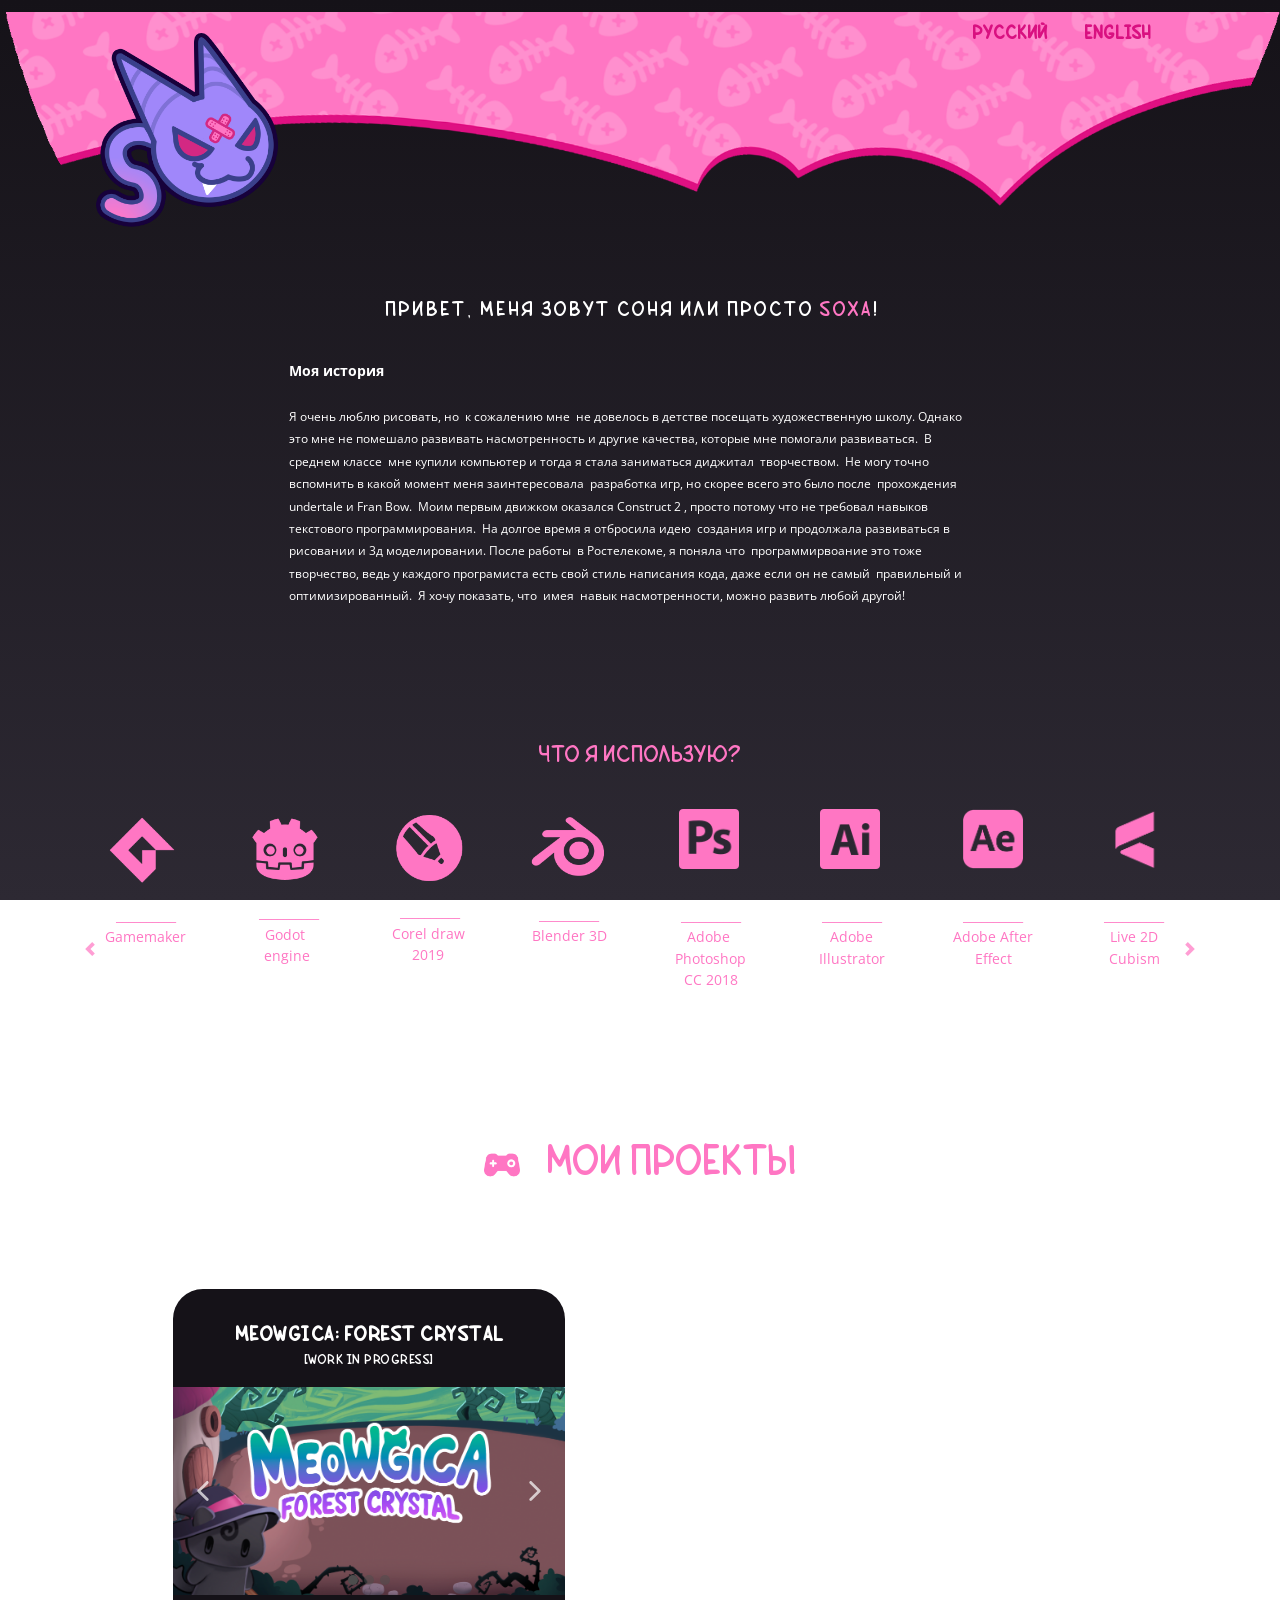
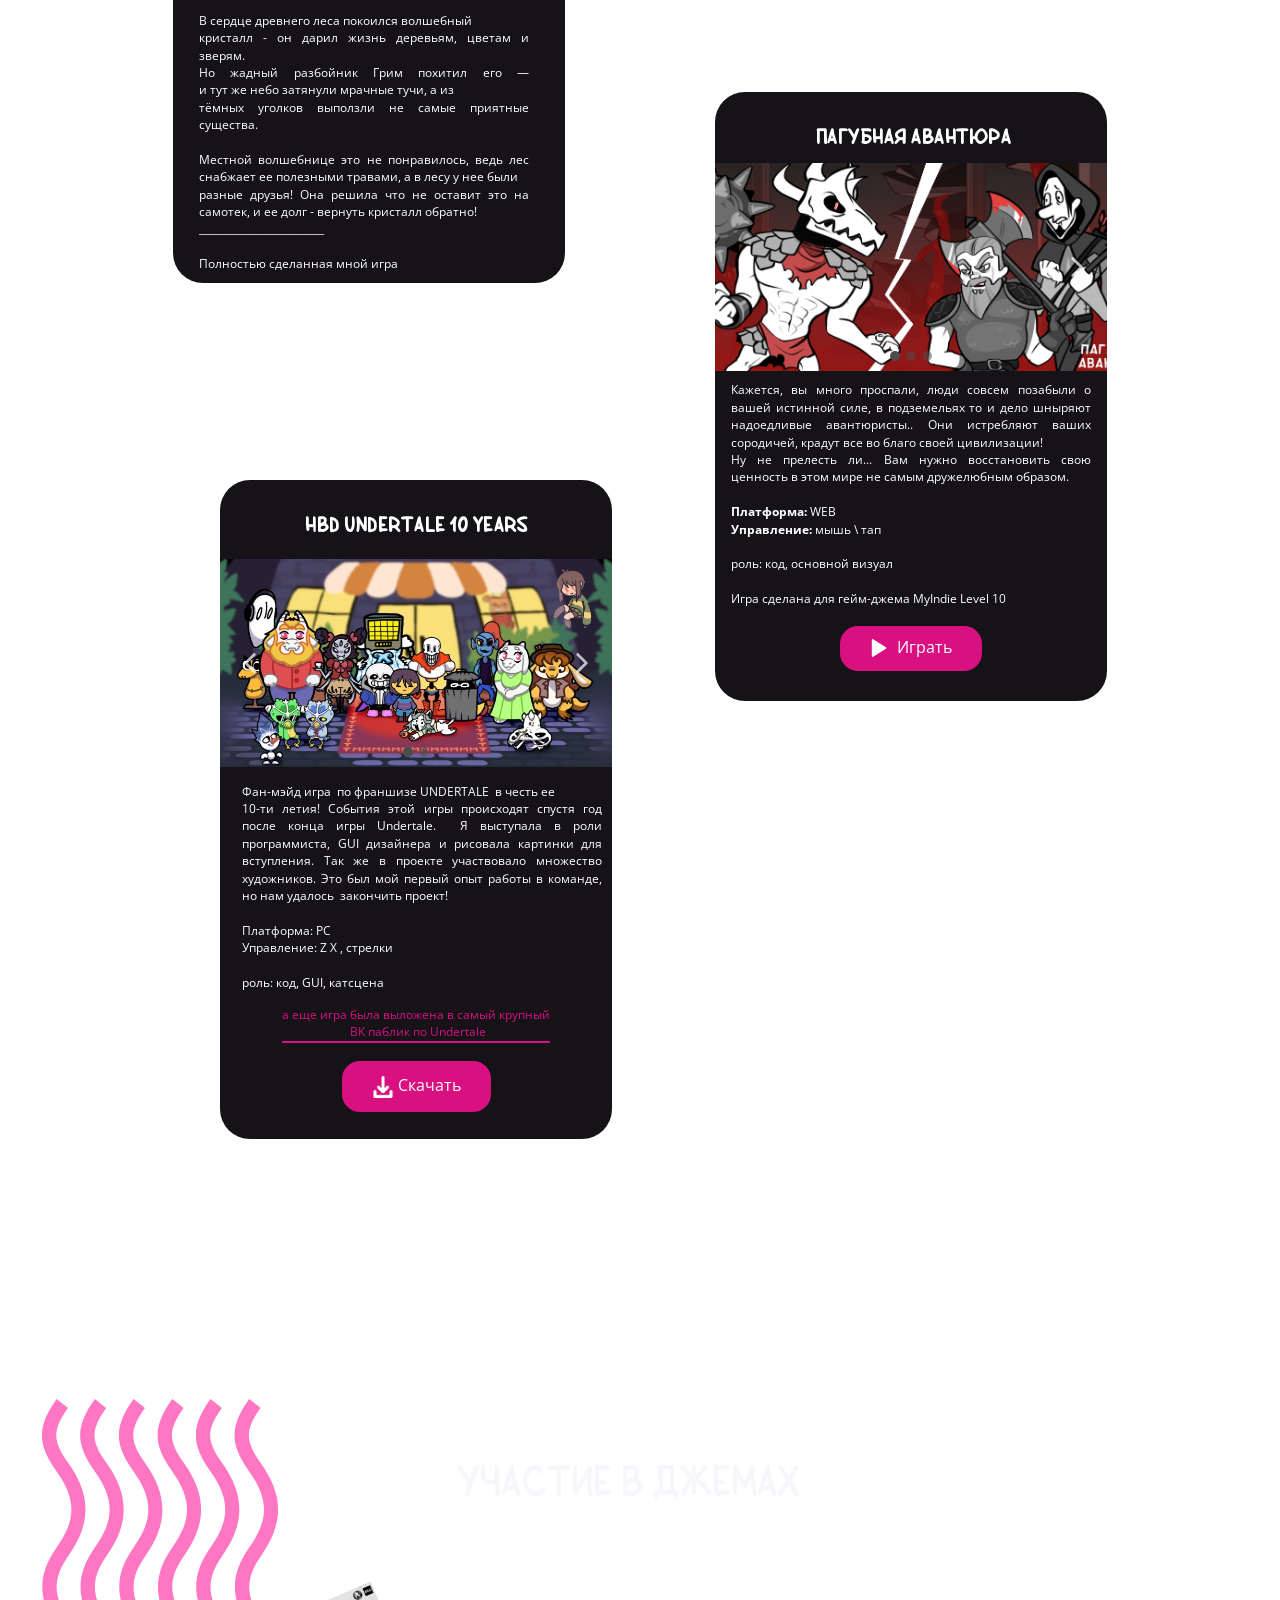
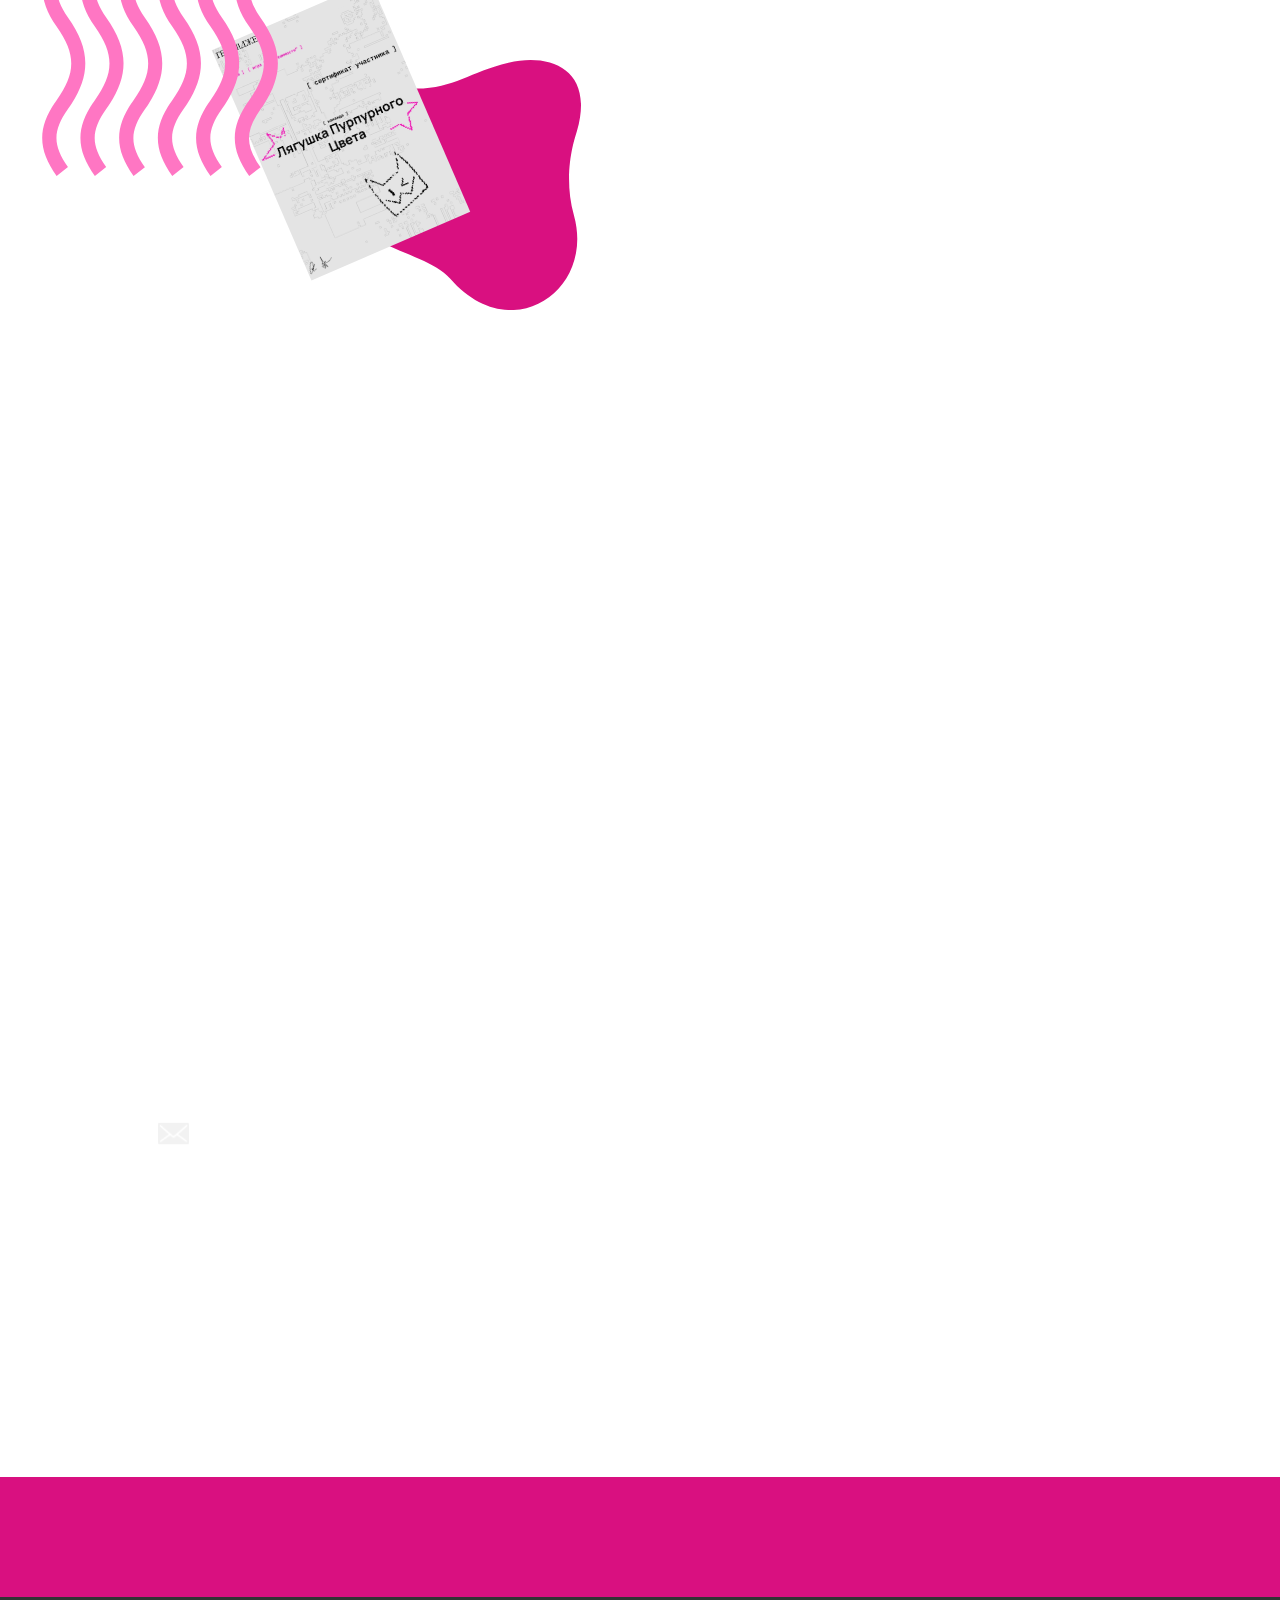
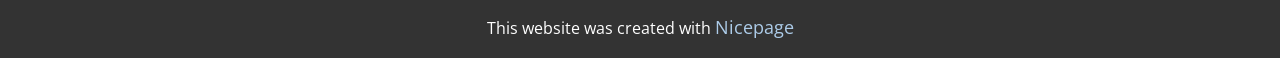
==== commit 8cdff832: "Add files via upload" ====
--- a/index.html
+++ b/index.html
@@ -50,7 +50,7 @@
         </p>
         <p class="u-align-left u-custom-font u-font-fira-code u-text u-text-white u-text-2"><span style="font-weight: 700;">Моя история</span>
           <br>
-          <br>Я очень люблю рисовать, но&nbsp; к сожалению мне&nbsp; не довелось в детстве посещать художественную школу. Однако это мне не помешало развивать насмотренность и другие качества, которые мне помогали развиваться.&nbsp; В среднем классе&nbsp; мне купили компьютер и тогда я стала заниматься диджитал&nbsp; творчеством.&nbsp; Не могу точно вспомнить в какой момент меня заинтересовала&nbsp; разработка игр, но скорее всего это было после&nbsp; прохождения undertale и Fran Bow.&nbsp; Моим первым движком оказался Construct 2 , просто потому что не требовал навыков текстового программирования.&nbsp; На долгое время я отбросила идею&nbsp; создания игр и продолжала развиваться в рисовании и 3д моделировании. После работы&nbsp; в Ростелекоме, я поняла что&nbsp; программирвоание это тоже творчество, ведь у каждого програмиста есть свой стиль написания кода, даже если он не самый&nbsp; правильный и оптимизированный.&nbsp; Я хочу показать, что&nbsp; имея&nbsp; навык насмотренности, можно развить любой другой! 
+          <br><span style="font-size: 0.75rem;">Я очень люблю рисовать, но&nbsp; к сожалению мне&nbsp; не довелось в детстве посещать художественную школу. Однако это мне не помешало развивать насмотренность и другие качества, которые мне помогали развиваться.&nbsp; В среднем классе&nbsp; мне купили компьютер и тогда я стала заниматься диджитал&nbsp; творчеством.&nbsp; Не могу точно вспомнить в какой момент меня заинтересовала&nbsp; разработка игр, но скорее всего это было после&nbsp; прохождения undertale и Fran Bow.&nbsp; Моим первым движком оказался Construct 2 , просто потому что не требовал навыков текстового программирования.&nbsp; На долгое время я отбросила идею&nbsp; создания игр и продолжала развиваться в рисовании и 3д моделировании. После работы&nbsp; в Ростелекоме, я поняла что&nbsp; программирвоание это тоже творчество, ведь у каждого програмиста есть свой стиль написания кода, даже если он не самый&nbsp; правильный и оптимизированный.&nbsp; Я хочу показать, что&nbsp; имея&nbsp; навык насмотренности, можно развить любой другой! </span>
         </p>
       </div>
     </section>
@@ -126,18 +126,18 @@
     </section>
     <section class="u-clearfix u-section-3" id="block-8">
       <div class="u-clearfix u-sheet u-sheet-1">
-        <h2 class="u-align-center u-custom-font u-text u-text-default u-text-palette-5-light-3 u-text-1"><span class="u-file-icon u-icon u-text-white"><img src="images/982036-11ea0044.png" alt=""></span>&nbsp; &nbsp;Мои проекты 
+        <h2 class="u-align-center u-custom-font u-text u-text-custom-color-5 u-text-default u-text-1"><span class="u-file-icon u-icon u-icon-1"><img src="images/982036-52aed411.png" alt=""></span>&nbsp; &nbsp;Мои проекты 
         </h2>
-        <div class="u-container-style u-custom-color-5 u-expanded-width-xs u-group u-radius u-shape-round u-group-1" data-animation-name="customAnimationIn" data-animation-duration="1000" data-animation-delay="0">
+        <div class="u-container-style u-custom-color-2 u-expanded-width-xs u-group u-radius u-shape-round u-group-1" data-animation-name="customAnimationIn" data-animation-duration="1000" data-animation-delay="0">
           <div class="u-container-layout u-container-layout-1">
-            <p class="u-align-center u-custom-font u-text u-text-2"><span style="font-size: 1.125rem; font-weight: 700;">[WiP] Meowgica: forest crystal </span>
-              <br>
-            </p>
-            <div class="u-carousel u-expanded-width u-gallery u-layout-carousel u-lightbox u-no-transition u-show-text-none u-gallery-1" id="carousel-8e7a" data-interval="5000" data-u-ride="carousel">
+            <p class="u-align-center u-custom-font u-text u-text-2"><span style="font-size: 1.125rem; font-weight: 700;"> Meowgica: forest crystal </span>
+              <br>[Work in Progress]<br>
+            </p>
+            <div class="u-carousel u-expanded-width u-gallery u-layout-carousel u-lightbox u-no-transition u-show-text-none u-gallery-1" id="carousel-b6b4" data-interval="5000" data-u-ride="carousel">
               <ol class="u-absolute-hcenter u-carousel-indicators u-carousel-indicators-1">
-                <li data-u-target="#carousel-8e7a" data-u-slide-to="0" class="u-active u-grey-70 u-shape-circle" style="width: 10px; height: 10px;"></li>
-                <li data-u-target="#carousel-8e7a" data-u-slide-to="1" class="u-grey-70 u-shape-circle" style="width: 10px; height: 10px;"></li>
-                <li data-u-target="#carousel-8e7a" data-u-slide-to="2" class="u-grey-70 u-shape-circle" style="width: 10px; height: 10px;"></li>
+                <li data-u-target="#carousel-b6b4" data-u-slide-to="0" class="u-active u-grey-70 u-shape-circle" style="width: 10px; height: 10px;"></li>
+                <li data-u-target="#carousel-b6b4" data-u-slide-to="1" class="u-grey-70 u-shape-circle" style="width: 10px; height: 10px;"></li>
+                <li data-u-target="#carousel-b6b4" data-u-slide-to="2" class="u-grey-70 u-shape-circle" style="width: 10px; height: 10px;"></li>
               </ol>
               <div class="u-carousel-inner u-gallery-inner u-gallery-inner-1" role="listbox">
                 <div class="u-active u-carousel-item u-gallery-item u-shape-rectangle u-carousel-item-1">
@@ -176,7 +176,7 @@
                   <style data-mode="XS" data-visited="true"></style>
                 </div>
               </div>
-              <a class="u-absolute-vcenter u-carousel-control u-carousel-control-prev u-icon-circle u-opacity u-opacity-70 u-spacing-10 u-text-white u-carousel-control-1" href="#carousel-8e7a" role="button" data-u-slide="prev"><span aria-hidden="true">
+              <a class="u-absolute-vcenter u-carousel-control u-carousel-control-prev u-icon-circle u-opacity u-opacity-70 u-spacing-10 u-text-white u-carousel-control-1" href="#carousel-b6b4" role="button" data-u-slide="prev"><span aria-hidden="true">
                   <svg viewBox="0 0 451.847 451.847"><path d="M97.141,225.92c0-8.095,3.091-16.192,9.259-22.366L300.689,9.27c12.359-12.359,32.397-12.359,44.751,0
 c12.354,12.354,12.354,32.388,0,44.748L173.525,225.92l171.903,171.909c12.354,12.354,12.354,32.391,0,44.744
 c-12.354,12.365-32.386,12.365-44.745,0l-194.29-194.281C100.226,242.115,97.141,234.018,97.141,225.92z"></path></svg></span><span class="sr-only">
@@ -184,7 +184,7 @@
 c12.354,12.354,12.354,32.388,0,44.748L173.525,225.92l171.903,171.909c12.354,12.354,12.354,32.391,0,44.744
 c-12.354,12.365-32.386,12.365-44.745,0l-194.29-194.281C100.226,242.115,97.141,234.018,97.141,225.92z"></path></svg></span>
               </a>
-              <a class="u-absolute-vcenter u-carousel-control u-carousel-control-next u-icon-circle u-opacity u-opacity-70 u-spacing-10 u-text-white u-carousel-control-2" href="#carousel-8e7a" role="button" data-u-slide="next"><span aria-hidden="true">
+              <a class="u-absolute-vcenter u-carousel-control u-carousel-control-next u-icon-circle u-opacity u-opacity-70 u-spacing-10 u-text-white u-carousel-control-2" href="#carousel-b6b4" role="button" data-u-slide="next"><span aria-hidden="true">
                   <svg viewBox="0 0 451.846 451.847"><path d="M345.441,248.292L151.154,442.573c-12.359,12.365-32.397,12.365-44.75,0c-12.354-12.354-12.354-32.391,0-44.744
 L278.318,225.92L106.409,54.017c-12.354-12.359-12.354-32.394,0-44.748c12.354-12.359,32.391-12.359,44.75,0l194.287,194.284
 c6.177,6.18,9.262,14.271,9.262,22.366C354.708,234.018,351.617,242.115,345.441,248.292z"></path></svg></span><span class="sr-only">
@@ -195,24 +195,25 @@
             </div>
             <p class="u-align-justify u-custom-font u-font-fira-code u-text u-text-3">В&nbsp;сердце&nbsp;древнего&nbsp;леса&nbsp;покоился&nbsp;волшебный&nbsp;<br>кристалл - он&nbsp;дарил жизнь деревьям, цветам и зверям.&nbsp;<br>Но жадный разбойник&nbsp;Грим&nbsp;похитил&nbsp;его&nbsp;— и&nbsp;тут&nbsp;же&nbsp;небо&nbsp;затянули&nbsp;мрачные&nbsp;тучи,&nbsp;а&nbsp;из&nbsp;<br>т​ёмных&nbsp;уголков&nbsp;выползли не самые приятные существа.<br>
               <br>Местной  волшебнице это  не понравилось, ведь лес снабжает ее полезными травами, а в лесу у нее были <br>разные друзья! Она решила что не оставит это на самотек, и ее долг - вернуть кристалл обратно!<br>_________________________<br>
-              <br>Полностью сделанная мной игра&nbsp; на gamemaker
+              <br>Полностью сделанная мной игра
             </p>
           </div>
         </div>
-        <div class="u-container-style u-custom-color-5 u-expanded-width-xs u-group u-radius u-shape-round u-group-2" data-animation-name="customAnimationIn" data-animation-duration="1000" data-animation-delay="0">
+        <div class="u-container-style u-custom-color-2 u-expanded-width-xs u-group u-radius u-shape-round u-group-2" data-animation-name="customAnimationIn" data-animation-duration="1000" data-animation-delay="0">
           <div class="u-container-layout u-container-layout-2">
-            <p class="u-align-center u-custom-font u-text u-text-4"><span style="font-size: 1.125rem; font-weight: 700;">[WiP] Puppy #1</span>
+            <p class="u-align-center u-custom-font u-text u-text-4"><span style="font-size: 1.125rem; font-weight: 700;">&nbsp;ПАГУБНАЯ АВАНТЮРА</span>
               <br>
             </p>
-            <div class="u-carousel u-expanded-width u-gallery u-layout-carousel u-lightbox u-no-transition u-show-text-none u-gallery-2" id="carousel-5bf4" data-interval="5000" data-u-ride="carousel">
+            <div class="u-carousel u-expanded-width u-gallery u-layout-carousel u-lightbox u-no-transition u-show-text-none u-gallery-2" id="carousel-18c7" data-interval="5000" data-u-ride="carousel">
               <ol class="u-absolute-hcenter u-carousel-indicators u-carousel-indicators-2">
-                <li data-u-target="#carousel-5bf4" data-u-slide-to="0" class="u-active u-grey-70 u-shape-circle" style="width: 10px; height: 10px;"></li>
-                <li data-u-target="#carousel-5bf4" data-u-slide-to="1" class="u-grey-70 u-shape-circle" style="width: 10px; height: 10px;"></li>
+                <li data-u-target="#carousel-18c7" data-u-slide-to="0" class="u-active u-grey-70 u-shape-circle" style="width: 10px; height: 10px;"></li>
+                <li data-u-target="#carousel-18c7" data-u-slide-to="1" class="u-grey-70 u-shape-circle" style="width: 10px; height: 10px;"></li>
+                <li data-u-target="#carousel-18c7" data-u-slide-to="2" class="u-grey-70 u-shape-circle" style="width: 10px; height: 10px;"></li>
               </ol>
               <div class="u-carousel-inner u-gallery-inner u-gallery-inner-2" role="listbox">
                 <div class="u-active u-carousel-item u-gallery-item u-shape-rectangle u-carousel-item-4">
-                  <div class="u-back-slide" data-image-width="1920" data-image-height="1080">
-                    <img class="u-back-image u-expanded" src="images/puppy_icon.png">
+                  <div class="u-back-slide" data-image-width="2100" data-image-height="900">
+                    <img class="u-back-image u-expanded" src="images/pagubnaya.png">
                   </div>
                   <div class="u-align-center u-container-align-left u-over-slide u-valign-bottom u-over-slide-4">
                     <p class="u-align-left u-gallery-heading" style="--text-color-var: #ffffff; margin-left: 0px; margin-right: auto;">Пример заголовка</p>
@@ -220,8 +221,8 @@
                   </div>
                 </div>
                 <div class="u-carousel-item u-gallery-item u-shape-rectangle u-carousel-item-5" data-image-width="1352" data-image-height="767">
-                  <div class="u-back-slide" data-image-width="1280" data-image-height="720">
-                    <img class="u-back-image u-expanded" src="images/we.jpg">
+                  <div class="u-back-slide" data-image-width="1143" data-image-height="647">
+                    <img class="u-back-image u-expanded" src="images/WDRPlRHIWZxgGtVb7Q53BMVEIMXwzH7KNBEOwCj56bc38NdWh8nUxy4J1EC-pX7NLPsjl6aI_5BS--dHXE4y9tyz.jpg">
                   </div>
                   <div class="u-align-center u-container-align-left u-over-slide u-valign-bottom u-over-slide-5">
                     <p class="u-align-left u-gallery-heading" style="--text-color-var: #ffffff; margin-left: 0px; margin-right: auto;"></p>
@@ -232,8 +233,21 @@
                   <style data-mode="SM"></style>
                   <style data-mode="XS" data-visited="true"></style>
                 </div>
-              </div>
-              <a class="u-absolute-vcenter u-carousel-control u-carousel-control-prev u-icon-circle u-opacity u-opacity-70 u-spacing-10 u-text-white u-carousel-control-3" href="#carousel-5bf4" role="button" data-u-slide="prev"><span aria-hidden="true">
+                <div class="u-carousel-item u-gallery-item u-shape-rectangle u-carousel-item-6" data-image-width="1893" data-image-height="1080">
+                  <div class="u-back-slide">
+                    <img class="u-back-image u-expanded" src="images/zEmIKYBi5y6ZT5TIzuR-WIviAmmPWO0_c7w0dEEl9AvdDvP1WrjaEddPw5QrxclGRzL3x-KLGD5otq1DAIL-RaZG.jpg">
+                  </div>
+                  <div class="u-align-center u-container-align-left u-over-slide u-valign-bottom u-over-slide-6">
+                    <p class="u-align-left u-gallery-heading" style="--text-color-var: #ffffff; margin-left: 0px; margin-right: auto;"></p>
+                  </div>
+                  <style data-mode="XL"></style>
+                  <style data-mode="LG"></style>
+                  <style data-mode="MD"></style>
+                  <style data-mode="SM"></style>
+                  <style data-mode="XS"></style>
+                </div>
+              </div>
+              <a class="u-absolute-vcenter u-carousel-control u-carousel-control-prev u-icon-circle u-opacity u-opacity-70 u-spacing-10 u-text-white u-carousel-control-3" href="#carousel-18c7" role="button" data-u-slide="prev"><span aria-hidden="true">
                   <svg viewBox="0 0 451.847 451.847"><path d="M97.141,225.92c0-8.095,3.091-16.192,9.259-22.366L300.689,9.27c12.359-12.359,32.397-12.359,44.751,0
 c12.354,12.354,12.354,32.388,0,44.748L173.525,225.92l171.903,171.909c12.354,12.354,12.354,32.391,0,44.744
 c-12.354,12.365-32.386,12.365-44.745,0l-194.29-194.281C100.226,242.115,97.141,234.018,97.141,225.92z"></path></svg></span><span class="sr-only">
@@ -241,7 +255,7 @@
 c12.354,12.354,12.354,32.388,0,44.748L173.525,225.92l171.903,171.909c12.354,12.354,12.354,32.391,0,44.744
 c-12.354,12.365-32.386,12.365-44.745,0l-194.29-194.281C100.226,242.115,97.141,234.018,97.141,225.92z"></path></svg></span>
               </a>
-              <a class="u-absolute-vcenter u-carousel-control u-carousel-control-next u-icon-circle u-opacity u-opacity-70 u-spacing-10 u-text-white u-carousel-control-4" href="#carousel-5bf4" role="button" data-u-slide="next"><span aria-hidden="true">
+              <a class="u-absolute-vcenter u-carousel-control u-carousel-control-next u-icon-circle u-opacity u-opacity-70 u-spacing-10 u-text-white u-carousel-control-4" href="#carousel-18c7" role="button" data-u-slide="next"><span aria-hidden="true">
                   <svg viewBox="0 0 451.846 451.847"><path d="M345.441,248.292L151.154,442.573c-12.359,12.365-32.397,12.365-44.75,0c-12.354-12.354-12.354-32.391,0-44.744
 L278.318,225.92L106.409,54.017c-12.354-12.359-12.354-32.394,0-44.748c12.354-12.359,32.391-12.359,44.75,0l194.287,194.284
 c6.177,6.18,9.262,14.271,9.262,22.366C354.708,234.018,351.617,242.115,345.441,248.292z"></path></svg></span><span class="sr-only">
@@ -250,36 +264,40 @@
 c6.177,6.18,9.262,14.271,9.262,22.366C354.708,234.018,351.617,242.115,345.441,248.292z"></path></svg></span>
               </a>
             </div>
-            <p class="u-align-justify u-custom-font u-font-fira-code u-text u-text-5"><span style="font-weight: 700;"></span><span style="font-weight: 700;"><b><span style="font-weight: 400;">В мире существуют&nbsp; такие же собаки, однако&nbsp; у них есть одна особенность которая перевернула мир&nbsp; собачьей рутины- у них есть крылья. Теперь&nbsp; дрессировка,&nbsp; гонки и прогулки&nbsp; выглядели совсем иначе!<br>Однажды Франческа и Энцо гуляли по улице,&nbsp; щенок увидел листовку и тут<span style="font-weight: 300;"></span> же в ней заинтересовался. Листовка гласила о предстоящей гонке&nbsp; с препятствиями среди всех собак страны! Энцо очень заинтересовался в победе и хозяйка его&nbsp; поддержала.</span><span style="font-weight: 400;"></span></b></span><span style="font-weight: 700;">
-                <br>____________________</span>________<br>отвечала за весь визуал и гейм дизайн документ
-            </p>
+            <p class="u-align-justify u-custom-font u-font-fira-code u-text u-text-5"><span style="font-weight: 700;"></span><span style="font-weight: 700;"><b></b></span>Кажется, вы много проспали, люди совсем позабыли о вашей истинной силе, в подземельях то и дело шныряют надоедливые авантюристы.. Они истребляют ваших сородичей, крадут все во благо своей цивилизации!<br>Ну не прелесть ли... Вам нужно восстановить свою ценность в этом мире не самым дружелюбным образом.<br>
+              <br><span style="font-weight: 700;">Платформа: </span>WEB<br><span style="font-weight: 700;">Управление: </span>мышь \ тап<br>
+              <br>роль: код, основной визуал<br>
+              <br>Игра сделана для гейм-джема&nbsp;MyIndie Level 10&nbsp;<br>
+            </p>
+            <a href="https://drive.google.com/drive/folders/16w6fShtCVpAlW_o04_vc_lKYOSMYjCdN" class="u-border-hover-grey-60 u-border-none u-btn u-btn-round u-button-style u-custom-color-4 u-radius u-btn-1"><span class="u-file-icon u-icon u-text-white u-icon-2"><img src="images/153752-9868176b.png" alt=""></span>Играть
+            </a>
           </div>
         </div>
-        <div class="u-container-style u-custom-color-5 u-expanded-width-xs u-group u-radius u-shape-round u-group-3" data-animation-name="customAnimationIn" data-animation-duration="1000" data-animation-delay="0">
+        <div class="u-container-style u-custom-color-2 u-expanded-width-xs u-group u-radius u-shape-round u-group-3" data-animation-name="customAnimationIn" data-animation-duration="1000" data-animation-delay="0">
           <div class="u-container-layout u-valign-bottom-sm u-container-layout-3">
             <p class="u-align-center u-custom-font u-text u-text-6"><span style="font-size: 1.125rem; font-weight: 700;">HBD undertale 10 YEARS</span>
               <br>
             </p>
-            <div class="u-carousel u-expanded-width u-gallery u-layout-carousel u-lightbox u-no-transition u-show-text-none u-gallery-3" id="carousel-2636" data-interval="5000" data-u-ride="carousel">
+            <div class="u-carousel u-expanded-width u-gallery u-layout-carousel u-lightbox u-no-transition u-show-text-none u-gallery-3" id="carousel-b38d" data-interval="5000" data-u-ride="carousel">
               <ol class="u-absolute-hcenter u-carousel-indicators u-carousel-indicators-3">
-                <li data-u-target="#carousel-2636" data-u-slide-to="0" class="u-active u-grey-70 u-shape-circle" style="width: 10px; height: 10px;"></li>
-                <li data-u-target="#carousel-2636" data-u-slide-to="1" class="u-grey-70 u-shape-circle" style="width: 10px; height: 10px;"></li>
+                <li data-u-target="#carousel-b38d" data-u-slide-to="0" class="u-active u-grey-70 u-shape-circle" style="width: 10px; height: 10px;"></li>
+                <li data-u-target="#carousel-b38d" data-u-slide-to="1" class="u-grey-70 u-shape-circle" style="width: 10px; height: 10px;"></li>
               </ol>
               <div class="u-carousel-inner u-gallery-inner u-gallery-inner-3" role="listbox">
-                <div class="u-active u-carousel-item u-gallery-item u-shape-rectangle u-carousel-item-6">
+                <div class="u-active u-carousel-item u-gallery-item u-shape-rectangle u-carousel-item-7">
                   <div class="u-back-slide" data-image-width="1498" data-image-height="857">
                     <img class="u-back-image u-expanded" src="images/und.jpg">
                   </div>
-                  <div class="u-align-center u-container-align-left u-over-slide u-valign-bottom u-over-slide-6">
+                  <div class="u-align-center u-container-align-left u-over-slide u-valign-bottom u-over-slide-7">
                     <p class="u-align-left u-gallery-heading" style="--text-color-var: #ffffff; margin-left: 0px; margin-right: auto;">Пример заголовка</p>
                     <p class="u-align-left u-custom-color-6 u-gallery-text u-text-color-var" style="--text-color-var: #ffffff; margin-left: 0px; margin-right: auto;">Пример текста</p>
                   </div>
                 </div>
-                <div class="u-carousel-item u-gallery-item u-shape-rectangle u-carousel-item-7" data-image-width="1352" data-image-height="767">
+                <div class="u-carousel-item u-gallery-item u-shape-rectangle u-carousel-item-8" data-image-width="1352" data-image-height="767">
                   <div class="u-back-slide" data-image-width="1917" data-image-height="1031">
                     <img class="u-back-image u-expanded" src="images/und2.jpg">
                   </div>
-                  <div class="u-align-center u-container-align-left u-over-slide u-valign-bottom u-over-slide-7">
+                  <div class="u-align-center u-container-align-left u-over-slide u-valign-bottom u-over-slide-8">
                     <p class="u-align-left u-gallery-heading" style="--text-color-var: #ffffff; margin-left: 0px; margin-right: auto;"></p>
                   </div>
                   <style data-mode="XL" data-visited="true"></style>
@@ -289,7 +307,7 @@
                   <style data-mode="XS" data-visited="true"></style>
                 </div>
               </div>
-              <a class="u-absolute-vcenter u-carousel-control u-carousel-control-prev u-icon-circle u-opacity u-opacity-70 u-spacing-10 u-text-white u-carousel-control-5" href="#carousel-2636" role="button" data-u-slide="prev"><span aria-hidden="true">
+              <a class="u-absolute-vcenter u-carousel-control u-carousel-control-prev u-icon-circle u-opacity u-opacity-70 u-spacing-10 u-text-white u-carousel-control-5" href="#carousel-b38d" role="button" data-u-slide="prev"><span aria-hidden="true">
                   <svg viewBox="0 0 451.847 451.847"><path d="M97.141,225.92c0-8.095,3.091-16.192,9.259-22.366L300.689,9.27c12.359-12.359,32.397-12.359,44.751,0
 c12.354,12.354,12.354,32.388,0,44.748L173.525,225.92l171.903,171.909c12.354,12.354,12.354,32.391,0,44.744
 c-12.354,12.365-32.386,12.365-44.745,0l-194.29-194.281C100.226,242.115,97.141,234.018,97.141,225.92z"></path></svg></span><span class="sr-only">
@@ -297,7 +315,7 @@
 c12.354,12.354,12.354,32.388,0,44.748L173.525,225.92l171.903,171.909c12.354,12.354,12.354,32.391,0,44.744
 c-12.354,12.365-32.386,12.365-44.745,0l-194.29-194.281C100.226,242.115,97.141,234.018,97.141,225.92z"></path></svg></span>
               </a>
-              <a class="u-absolute-vcenter u-carousel-control u-carousel-control-next u-icon-circle u-opacity u-opacity-70 u-spacing-10 u-text-white u-carousel-control-6" href="#carousel-2636" role="button" data-u-slide="next"><span aria-hidden="true">
+              <a class="u-absolute-vcenter u-carousel-control u-carousel-control-next u-icon-circle u-opacity u-opacity-70 u-spacing-10 u-text-white u-carousel-control-6" href="#carousel-b38d" role="button" data-u-slide="next"><span aria-hidden="true">
                   <svg viewBox="0 0 451.846 451.847"><path d="M345.441,248.292L151.154,442.573c-12.359,12.365-32.397,12.365-44.75,0c-12.354-12.354-12.354-32.391,0-44.744
 L278.318,225.92L106.409,54.017c-12.354-12.359-12.354-32.394,0-44.748c12.354-12.359,32.391-12.359,44.75,0l194.287,194.284
 c6.177,6.18,9.262,14.271,9.262,22.366C354.708,234.018,351.617,242.115,345.441,248.292z"></path></svg></span><span class="sr-only">
@@ -307,31 +325,68 @@
               </a>
             </div>
             <p class="u-align-justify u-custom-font u-font-fira-code u-text u-text-7"><span style="font-weight: 700;"><span style="font-weight: 400;"> Фан-мэйд игра&nbsp; по франшизе UNDERTALE&nbsp; в честь ее&nbsp;&nbsp;</span></span>
-              <br>10-ти летия! События этой игры происходят спустя год после конца игры Undertale.&nbsp; Я выступала в роли программиста, GUI дизайнера и рисовала картинки для вступления. Так же в проекте участвовало множество художников. Это был мой первый опыт работы в команде, но нам удалось&nbsp; закончить проект! <span style="font-weight: 400;"></span><span style="font-weight: 700;">
-                <br>
-                <br></span>
-            </p>
-            <a href="https://vk.com/wall-102603662_1323329" class="u-active-none u-border-2 u-border-custom-color-4 u-border-no-left u-border-no-right u-border-no-top u-btn u-btn-rectangle u-button-style u-hover-none u-none u-text-custom-color-4 u-btn-1">а еще  игра была выложена в самый крупный<br>&nbsp;ВК  паблик по  Undertale
+              <br>10-ти летия! События этой игры происходят спустя год после конца игры Undertale.&nbsp; Я выступала в роли программиста, GUI дизайнера и рисовала картинки для вступления. Так же в проекте участвовало множество художников. Это был мой первый опыт работы в команде, но нам удалось&nbsp; закончить проект! <br>
+              <br><span style="font-weight: 400;">Платформа: PC</span>
+              <br><span style="font-weight: 400;">Управление: Z X , стрелки </span>
+              <br>
+              <br>роль: код, GUI, катсцена<br>
+            </p>
+            <a href="https://vk.com/wall-102603662_1323329" class="u-active-none u-border-2 u-border-custom-color-4 u-border-no-left u-border-no-right u-border-no-top u-btn u-btn-rectangle u-button-style u-hover-none u-none u-text-custom-color-4 u-btn-2">а еще  игра была выложена в самый крупный<br>&nbsp;ВК  паблик по  Undertale
             </a>
-            <a href="https://drive.google.com/drive/folders/16w6fShtCVpAlW_o04_vc_lKYOSMYjCdN" class="u-border-hover-grey-60 u-border-none u-btn u-btn-round u-button-style u-custom-color-4 u-radius u-btn-2"><span class="u-file-icon u-icon u-text-white u-icon-2"><img src="images/45162-cf89e14d.png" alt=""></span>&nbsp;Скачать
+            <a href="https://drive.google.com/drive/folders/16w6fShtCVpAlW_o04_vc_lKYOSMYjCdN" class="u-border-hover-grey-60 u-border-none u-btn u-btn-round u-button-style u-custom-color-4 u-radius u-btn-3"><span class="u-file-icon u-icon u-text-white u-icon-3"><img src="images/45162-cf89e14d.png" alt=""></span>&nbsp;Скачать
             </a>
           </div>
         </div>
       </div>
     </section>
-    <section class="skrollable u-align-center u-clearfix u-container-align-center u-container-align-center-lg u-container-align-center-xl u-valign-top-xs u-section-4" id="block-11">
-      <h2 class="u-align-center u-custom-font u-text u-text-default u-text-palette-5-light-3 u-text-1"><span class="u-file-icon u-icon u-text-white"><img src="images/982036-11ea0044.png" alt=""></span>&nbsp; &nbsp;дополнительно
-      </h2>
-      <ul class="u-align-left u-text u-text-white u-text-2">
-        <li> [ 25 мая - 7 июня 2026 ] геймджем.москва&nbsp; х PurpleFrog&nbsp; &nbsp;|&nbsp; &nbsp; 2D художник (окружение , GUI , колдун)</li>
-      </ul>
+    <section class="skrollable u-align-center u-clearfix u-valign-top-xs u-section-4" id="block-11">
+      <div class="u-clearfix u-sheet u-sheet-1">
+        <div class="u-shape u-shape-svg u-text-custom-color-4 u-shape-1">
+          <svg class="u-svg-link" preserveAspectRatio="none" viewBox="0 0 160 160" style=""><use xlink:href="#svg-806e"></use></svg>
+          <svg class="u-svg-content" viewBox="0 0 160 160" x="0px" y="0px" id="svg-806e"><path d="M157.4,45.5c11.3-39.1-16.3-50.2-43.8-43.8c-25.2,5.8-35.5,17.2-61,16.5C21.7,17.4,0,39.8,0,71.3
+	c0,49.1,58.2,47.8,76.2,68.5c38.8,44.7,92.8,8.2,79.3-40.3C148.1,73.2,155.9,50.6,157.4,45.5z"></path></svg>
+        </div>
+        <div class="u-rotation-parent u-rotation-parent-1">
+          <img class="u-image u-image-default u-image-1" src="images/photo_2026-06-11_16-46-30.jpg" alt="" data-image-width="905" data-image-height="1280">
+        </div>
+        <div class="u-shape u-shape-svg u-text-custom-color-5 u-shape-2">
+          <svg class="u-svg-link" preserveAspectRatio="none" viewBox="0 0 100 160" style=""><use xlink:href="#svg-14c9"></use></svg>
+          <svg class="u-svg-content" viewBox="0 0 100 160" x="0px" y="0px" id="svg-14c9"><path d="M27.2,27c9.9,13.9,9.9,25.8,0,39.8c-6.4,9.1-6.4,16.8,0,25.9c9.8,13.8,9.8,25.1,0,38.9c-6.5,9.2-6.5,15.4,0,24.6l-4.8,3.8
+	c-8-11.2-8.3-20.6,0-32.2c7.8-11,8.7-19,0-31.3c-8.3-11.6-7.9-22.4,0-33.5c8.2-11.4,8.5-20.3,0-32.2c-8.3-11.6-8.3-19.2,0-30.8
+	l4.8,3.8C20.6,13.1,20.6,17.7,27.2,27z M11,27c9.9,13.9,9.9,25.8,0,39.8c-6.4,9.1-6.4,16.8,0,25.9c9.8,13.8,9.8,25.1,0,38.9
+	c-6.5,9.2-6.5,15.4,0,24.6L6.2,160c-8-11.2-8.3-20.6,0-32.2c7.8-11,8.7-19,0-31.3c-8.3-11.6-7.9-22.4,0-33.5
+	c8.2-11.4,8.5-20.3,0-32.2C-2.1,19.2-2.1,11.6,6.2,0L11,3.8C4.4,13.1,4.4,17.7,11,27z M38.8,127.8c7.8-11,8.7-19,0-31.3
+	c-8.3-11.6-7.9-22.4,0-33.5c8.2-11.4,8.5-20.3,0-32.2c-8.3-11.6-8.3-19.2,0-30.8l4.8,3.8c-6.6,9.3-6.6,13.9,0,23.3
+	c9.9,13.9,9.9,25.8,0,39.8c-6.4,9.1-6.4,16.8,0,25.9c9.8,13.8,9.8,25.1,0,38.9c-6.5,9.2-6.5,15.4,0,24.6l-4.8,3.7
+	C30.8,148.8,30.5,139.4,38.8,127.8z M76.2,27c9.9,13.9,9.9,25.8,0,39.8c-6.4,9.1-6.4,16.8,0,25.9c9.8,13.8,9.8,25.1,0,38.9
+	c-6.5,9.2-6.5,15.4,0,24.6l-4.8,3.8c-8-11.2-8.3-20.6,0-32.2c7.8-11,8.7-19,0-31.3c-8.3-11.6-7.9-22.4,0-33.5
+	c8.2-11.4,8.5-20.3,0-32.2c-8.3-11.6-8.3-19.2,0-30.8l4.8,3.8C69.6,13.1,69.6,17.7,76.2,27z M60,27c9.9,13.9,9.9,25.8,0,39.8
+	c-6.4,9.1-6.4,16.8,0,25.9c9.8,13.8,9.8,25.1,0,38.9c-6.5,9.2-6.5,15.4,0,24.6l-4.8,3.8c-8-11.2-8.3-20.6,0-32.2
+	c7.8-11,8.7-19,0-31.3c-8.3-11.6-7.9-22.4,0-33.5c8.2-11.4,8.5-20.3,0-32.2c-8.3-11.6-8.3-19.2,0-30.8L60,3.8
+	C53.4,13.1,53.4,17.7,60,27z M87.8,127.8c7.8-11,8.7-19,0-31.3c-8.3-11.6-7.9-22.4,0-33.5c8.2-11.4,8.5-20.3,0-32.2
+	c-8.3-11.6-8.3-19.2,0-30.8l4.8,3.8c-6.6,9.3-6.6,13.9,0,23.3c9.9,13.9,9.9,25.8,0,39.8c-6.4,9.1-6.4,16.8,0,25.9
+	c9.8,13.8,9.8,25.1,0,38.9c-6.5,9.2-6.5,15.4,0,24.6l-4.8,3.7C79.8,148.8,79.5,139.4,87.8,127.8z"></path></svg>
+        </div>
+        <h2 class="u-align-center u-custom-font u-text u-text-default u-text-palette-5-light-3 u-text-1"><span class="u-file-icon u-icon u-text-white"><img src="images/982036-11ea0044.png" alt=""></span>&nbsp; &nbsp;участие в джемах
+        </h2>
+        <h4 class="u-align-left u-text u-text-body-alt-color u-text-2"><span style="font-weight: 700;">&nbsp; &nbsp; &nbsp; &nbsp; &nbsp; &nbsp; &nbsp; &nbsp; &nbsp; &nbsp; &nbsp; &nbsp; &nbsp; &nbsp; &nbsp; &nbsp; &nbsp; &nbsp; &nbsp; &nbsp; &nbsp; &nbsp; &nbsp; &nbsp; &nbsp; &nbsp; &nbsp; &nbsp; &nbsp; &nbsp; &nbsp; <span style="font-size: 1.25rem;">ГЕЙМДЖЕМ.МОСКВА&nbsp; х&nbsp; ПЕРЕЛЕСОК&nbsp;</span></span><span style="font-size: 1.25rem;">
+            <br>&nbsp;<span style="font-weight: 700;">[&nbsp; 25 мая&nbsp; - 7 июня 2026 ]</span></span>
+          <br>
+          <br><span style="font-size: 1.125rem;">команда: PurpleFrog&nbsp;<br>роль: 2D художник (окружение ,GUI , колдун)</span>
+          <br>
+        </h4>
+        <h4 class="u-align-left u-text u-text-body-alt-color u-text-3"><span style="font-weight: 700; font-size: 1.25rem;"></span><span style="font-weight: 700;">MyIndie Level 10&nbsp;</span><span style="font-size: 1.25rem;">
+            <br><span style="font-weight: 700;"></span></span><span style="font-size: 1.25rem; font-weight: 700;">[&nbsp; 26 июня - 4 июля  2026&nbsp; ] </span>
+          <br>
+          <br><span style="font-size: 1.125rem;">команда: Sooty mouse<br>роль: код, 2D художник&nbsp;</span>
+          <br>
+        </h4>
+      </div>
     </section>
     <section class="u-clearfix u-section-5" id="block-6">
       <div class="u-clearfix u-sheet u-sheet-1">
         <p class="u-custom-font u-text u-text-white u-text-1">контакты </p>
-        <a href="https://t.me/soxa_art" class="u-active-none u-border-none u-border-palette-1-base u-btn u-btn-rectangle u-button-style u-custom-font u-hover-none u-none u-text-white u-btn-1" target="_blank"><span class="u-file-icon u-icon u-text-white u-icon-1"><img src="images/Telegram_logo_icon.svg-b92d633e.png" alt=""></span>&nbsp; telegram
-        </a>
-        <a href="https://t.me/soxa_art" class="u-active-none u-border-none u-border-palette-1-base u-btn u-btn-rectangle u-button-style u-custom-font u-hover-none u-none u-text-white u-btn-2" target="_blank"><span class="u-file-icon u-icon u-text-grey-5 u-icon-2"><img src="images/69957-ad61b7d1.png" alt=""></span>&nbsp; svleykina@yandex.ru
+        <a href="https://t.me/soxa_art" class="u-active-none u-border-none u-border-palette-1-base u-btn u-btn-rectangle u-button-style u-custom-font u-hover-none u-none u-text-white u-btn-1" target="_blank"><span class="u-file-icon u-icon u-text-grey-5 u-icon-1"><img src="images/69957-ad61b7d1.png" alt=""></span>&nbsp; svleykina@yandex.ru
         </a>
       </div>
     </section>
--- a/nicepage.css
+++ b/nicepage.css
@@ -48066,7 +48066,7 @@
         .u-table-alt-custom-color-2 tr:nth-child(even)
         {
             color: #ffffff;
-            background-color: #221c2b;
+            background-color: #151218;
 
         }
 
@@ -48076,7 +48076,7 @@
         .u-button-style.u-custom-color-2[class*="u-border-"]
         {
             color: #ffffff !important;
-            background-color: #221c2b !important;
+            background-color: #151218 !important;
         }
 
         .u-button-style.u-custom-color-2:hover,
@@ -48093,7 +48093,7 @@
         li.active > .u-button-style.u-button-style.u-custom-color-2[class*="u-border-"]
         {
             color: #ffffff !important;
-            background-color: #1f1927 !important;
+            background-color: #131016 !important;
         }
 
         /* hover */
@@ -48115,7 +48115,7 @@
         a.u-button-style.u-hover-custom-color-2[class*="u-border-"]:focus
         {
             color: #ffffff !important;
-            background-color: #221c2b !important;
+            background-color: #151218 !important;
         }
 
         /* active */
@@ -48132,12 +48132,12 @@
         input.u-field-input.u-field-input.u-active-custom-color-2:checked
         {
             color: #ffffff !important;
-            background-color: #221c2b !important;
+            background-color: #151218 !important;
         }
 
         a.u-link.u-hover-custom-color-2:hover,
         a.u-link.u-hover-custom-color-2.hover {
-            color: #221c2b !important;
+            color: #151218 !important;
         }
 
         
@@ -48558,14 +48558,14 @@
         .u-border-custom-color-2.u-field-input.u-field-input,
         .u-separator-custom-color-2:after
         {
-            border-color: #221c2b;
-            stroke: #221c2b;
+            border-color: #151218;
+            stroke: #151218;
         }
 
         .u-button-style.u-border-custom-color-2
         {
-            border-color: #221c2b !important;
-            color: #221c2b !important;
+            border-color: #151218 !important;
+            color: #151218 !important;
             background-color: transparent !important;
         }
 
@@ -48574,7 +48574,7 @@
         .u-button-style.u-border-custom-color-2:focus
         {
             border-color: transparent !important;
-            color: #1f1927 !important;
+            color: #131016 !important;
             background-color: transparent !important;
         }
 
@@ -48587,8 +48587,8 @@
         a.u-button-style.hover > .u-border-hover-custom-color-2,
         a.u-button-style.u-border-hover-custom-color-2:focus
         {
-            color: #221c2b !important;
-            border-color: #221c2b !important;
+            color: #151218 !important;
+            border-color: #151218 !important;
         }
 
 
@@ -48599,19 +48599,19 @@
         li.active > a.u-button-style.u-button-style.u-border-active-custom-color-2,
         input.u-field-input.u-field-input.u-border-active-custom-color-2:checked
         {
-            color: #221c2b !important;
-            border-color: #221c2b !important;
+            color: #151218 !important;
+            border-color: #151218 !important;
         }
 
         .u-link.u-border-custom-color-2[class*="u-border-"]
         {
-            border-color: #221c2b !important;
+            border-color: #151218 !important;
         }
 
         .u-link.u-border-custom-color-2[class*="u-border-"]:hover,
         .u-link.u-border-custom-color-2[class*="u-border-"].hover
         {
-            border-color: #1f1927 !important;
+            border-color: #131016 !important;
         }
         
         
@@ -48973,7 +48973,7 @@
         a.u-button-style.u-text-custom-color-2,
         a.u-button-style.u-text-custom-color-2[class*="u-border-"]
         {
-            color: #221c2b !important;
+            color: #151218 !important;
             
             
             
@@ -48990,7 +48990,7 @@
         a.u-button-style.u-button-style.u-text-custom-color-2.active,
         a.u-button-style.u-button-style.u-text-custom-color-2[class*="u-border-"].active
         {
-            color: #1f1927 !important;
+            color: #131016 !important;
         }
 
         /* hover */
@@ -49016,7 +49016,7 @@
         .u-popupmenu-items.u-text-hover-custom-color-2 .u-nav-link:hover,
         .u-calendar-time-list .u-calendar-time-slot.u-text-hover-custom-color-2:hover
         {
-            color: #221c2b !important;
+            color: #151218 !important;
         }
 
         /* active */
@@ -49030,11 +49030,11 @@
         .u-popupmenu-items.u-popupmenu-items.u-text-active-custom-color-2 .u-nav-link.active,
         .u-calendar-time-list .u-calendar-time-slot.u-text-active-custom-color-2.u-active
         {
-            color: #221c2b !important;
+            color: #151218 !important;
         }
 
         .u-text-custom-color-2 .u-svg-link {
-            fill: #221c2b;
+            fill: #151218;
         }
 
         .u-text-hover-custom-color-2:hover .u-svg-link,
@@ -49043,26 +49043,26 @@
         .u-button-style:hover > .u-text-hover-custom-color-2 .u-svg-link,
         .u-button-style.hover > .u-text-hover-custom-color-2 .u-svg-link
         {
-            fill: #221c2b;
+            fill: #151218;
         }
 
         .u-text-active-custom-color-2:active .u-svg-link.u-svg-link,
         .u-button-style.u-button-style:active > .u-text-active-custom-color-2 .u-svg-link,
         .u-button-style.u-button-style.active > .u-text-active-custom-color-2 .u-svg-link
         {
-            fill: #221c2b;
+            fill: #151218;
         }
 
         .u-link.u-text-custom-color-2:hover,
         .u-link.u-text-custom-color-2.hover
         {
-            color: #1f1927 !important;
+            color: #131016 !important;
         }
 
         a.u-link.u-text-hover-custom-color-2:hover,
         a.u-link.u-text-hover-custom-color-2.hover
         {
-            color: #221c2b !important;
+            color: #151218 !important;
         }
         
         
@@ -49737,7 +49737,7 @@
         }
         .u-body
         {
-        background-image: linear-gradient(#221c2b, #2d2933);
+        background-image: linear-gradient(#151218, #2d2933);
         background-attachment: fixed;
         }
         .u-input
--- a/index.css
+++ b/index.css
@@ -585,13 +585,17 @@
 }
 
 .u-section-3 .u-sheet-1 {
-  min-height: 1843px;
+  min-height: 1852px;
 }
 
 .u-section-3 .u-text-1 {
   font-family: Zametka_Parletter;
   font-size: 2.25rem;
   margin: -19px auto 0;
+}
+
+.u-section-3 .u-icon-1 {
+  color: rgb(255, 118, 195) !important;
 }
 
 .u-section-3 .u-group-1 {
@@ -739,6 +743,15 @@
   padding: 10px;
 }
 
+.u-section-3 .u-carousel-item-6 {
+  margin-right: 0;
+}
+
+.u-section-3 .u-over-slide-6 {
+  min-height: 100px;
+  padding: 10px;
+}
+
 .u-section-3 .u-carousel-control-3 {
   position: absolute;
   left: 10px;
@@ -757,7 +770,18 @@
   font-size: 0.75rem;
   line-height: 1.45;
   letter-spacing: 0px;
-  margin: 18px 10px 0 22px;
+  margin: 10px 16px 0;
+}
+
+.u-section-3 .u-btn-1 {
+  background-image: none;
+  --radius: 18px;
+  margin: 18px auto 0;
+}
+
+.u-section-3 .u-icon-2 {
+  font-size: 1.125em;
+  margin-right: 9px;
 }
 
 .u-section-3 .u-group-3 {
@@ -770,7 +794,7 @@
   --animation-custom_in-opacity: 0;
   --animation-custom_in-rotate: 45deg;
   --animation-custom_in-scale: 1;
-  margin: -200px auto 60px 150px;
+  margin: -221px auto 60px 150px;
 }
 
 .u-section-3 .u-container-layout-3 {
@@ -800,20 +824,20 @@
   --gap: 0px;
 }
 
-.u-section-3 .u-carousel-item-6 {
+.u-section-3 .u-carousel-item-7 {
   margin-right: 0;
 }
 
-.u-section-3 .u-over-slide-6 {
+.u-section-3 .u-over-slide-7 {
   min-height: 100px;
   padding: 10px;
 }
 
-.u-section-3 .u-carousel-item-7 {
+.u-section-3 .u-carousel-item-8 {
   margin-right: 0;
 }
 
-.u-section-3 .u-over-slide-7 {
+.u-section-3 .u-over-slide-8 {
   min-height: 100px;
   padding: 10px;
 }
@@ -839,7 +863,7 @@
   margin: 16px 10px 0 22px;
 }
 
-.u-section-3 .u-btn-1 {
+.u-section-3 .u-btn-2 {
   --radius: 0px;
   --top-left-radius: 0px;
   --top-right-radius: 0px;
@@ -852,13 +876,13 @@
   padding: 0;
 }
 
-.u-section-3 .u-btn-2 {
+.u-section-3 .u-btn-3 {
   background-image: none;
   --radius: 18px;
   margin: 18px auto 0;
 }
 
-.u-section-3 .u-icon-2 {
+.u-section-3 .u-icon-3 {
   font-size: 1.375em;
 }
 
@@ -904,6 +928,10 @@
     margin-right: initial;
   }
 
+  .u-section-3 .u-carousel-item-6 {
+    margin-right: initial;
+  }
+
   .u-section-3 .u-carousel-control-3 {
     left: 8px;
   }
@@ -920,14 +948,14 @@
     margin-top: -138px;
   }
 
-  .u-section-3 .u-carousel-item-6 {
-    margin-right: initial;
-  }
-
   .u-section-3 .u-carousel-item-7 {
     margin-right: initial;
   }
 
+  .u-section-3 .u-carousel-item-8 {
+    margin-right: initial;
+  }
+
   .u-section-3 .u-carousel-control-5 {
     left: 8px;
   }
@@ -940,16 +968,12 @@
     margin-top: 201px;
   }
 
-  .u-section-3 .u-btn-2 {
+  .u-section-3 .u-btn-3 {
     margin-top: -151px;
   }
 }
 
 @media (max-width: 991px) {
-  .u-section-3 .u-sheet-1 {
-    min-height: 1968px;
-  }
-
   .u-section-3 .u-group-1 {
     margin-top: 49px;
     margin-left: 28px;
@@ -983,8 +1007,6 @@
   .u-section-3 .u-text-5 {
     width: auto;
     margin-top: 22px;
-    margin-left: 16px;
-    margin-right: 16px;
   }
 
   .u-section-3 .u-group-3 {
@@ -1018,7 +1040,7 @@
     margin-top: 28px;
   }
 
-  .u-section-3 .u-btn-2 {
+  .u-section-3 .u-btn-3 {
     margin-top: 22px;
     margin-left: 108px;
   }
@@ -1052,7 +1074,6 @@
 
   .u-section-3 .u-group-3 {
     margin-top: 27px;
-    margin-bottom: 56px;
     margin-left: 0;
   }
 
@@ -1076,22 +1097,27 @@
     margin-top: 47px;
   }
 
-  .u-section-3 .u-btn-2 {
+  .u-section-3 .u-btn-3 {
     margin-left: 113px;
   }
 }
 
 @media (max-width: 575px) {
   .u-section-3 .u-sheet-1 {
-    min-height: 1942px;
+    min-height: 2232px;
   }
 
   .u-section-3 .u-text-1 {
     font-size: 1.875rem;
   }
 
+  .u-section-3 .u-icon-1 {
+    --text-color-var: #ff76c3;
+  }
+
   .u-section-3 .u-group-1 {
     margin-top: 56px;
+    min-height: 602px;
     margin-right: initial;
     margin-left: initial;
     width: auto;
@@ -1099,7 +1125,7 @@
 
   .u-section-3 .u-container-layout-1 {
     padding-top: 0;
-    padding-bottom: 0;
+    padding-bottom: 12px;
   }
 
   .u-section-3 .u-text-2 {
@@ -1121,14 +1147,15 @@
   }
 
   .u-section-3 .u-group-2 {
-    margin-top: 16px;
+    margin-top: 21px;
+    min-height: 646px;
     margin-right: initial;
     margin-left: initial;
     width: auto;
   }
 
   .u-section-3 .u-container-layout-2 {
-    padding-bottom: 0;
+    padding-bottom: 16px;
   }
 
   .u-section-3 .u-text-4 {
@@ -1152,20 +1179,21 @@
   }
 
   .u-section-3 .u-group-3 {
-    margin-top: 17px;
+    margin-top: 26px;
+    min-height: 644px;
     margin-right: initial;
     margin-left: initial;
     width: auto;
   }
 
   .u-section-3 .u-container-layout-3 {
-    padding-top: 5px;
-    padding-bottom: 0;
+    padding-top: 8px;
+    padding-bottom: 8px;
   }
 
   .u-section-3 .u-text-6 {
     width: auto;
-    margin-top: 19px;
+    margin-top: 16px;
     margin-left: 4px;
     margin-right: 4px;
   }
@@ -1184,90 +1212,202 @@
 
   .u-section-3 .u-text-7 {
     width: auto;
-    margin-top: -4px;
-    margin-right: 7px;
-    margin-left: 10px;
+    margin-top: 12px;
+    margin-left: 9px;
+    margin-right: 9px;
   }
 
   .u-section-3 .u-btn-2 {
-    margin-top: 19px;
+    margin-top: 7px;
+  }
+
+  .u-section-3 .u-btn-3 {
+    margin-top: 13px;
     margin-left: 87px;
   }
 } .u-section-4 {
   margin-top: 20px;
   filter: none;
-  min-height: 751px;
+}
+
+.u-section-4 .u-sheet-1 {
+  min-height: 1222px;
+}
+
+.u-section-4 .u-shape-1 {
+  width: 250px;
+  height: 250px;
+  margin: 225px auto 0 261px;
+}
+
+.u-section-4 .u-rotation-parent-1 {
+  animation-timing-function: ease;
+  width: 258px;
+  height: 299px;
+  margin: -329px auto 0 142px;
+}
+
+.u-section-4 .u-image-1 {
+  width: 173px;
+  height: 251px;
+  transform-origin: center center;
+  transform: translateX(-50%) translateY(-50%) rotate(336.6deg);
+}
+
+.u-section-4 .u-shape-2 {
+  width: 236px;
+  height: 377px;
+  margin: -481px auto 0 -28px;
 }
 
 .u-section-4 .u-text-1 {
   font-family: Zametka_Parletter;
   font-size: 2.25rem;
-  margin: 26px auto 0 calc(((100% - 1140px) / 2)  + 325px);
+  margin: -311px auto 0 325px;
 }
 
 .u-section-4 .u-text-2 {
-  margin: 71px calc(((100% - 1140px) / 2)  + 129px) 60px calc(((100% - 1140px) / 2)  + 53px);
+  font-size: 1.5rem;
+  margin: 130px 14px 0 547px;
+}
+
+.u-section-4 .u-text-3 {
+  font-size: 1.5rem;
+  margin: 188px 525px 60px 36px;
 }
 
 @media (max-width: 1199px) {
-   .u-section-4 {
-    min-height: 654px;
+  .u-section-4 .u-shape-1 {
+    margin-top: 210px;
+  }
+
+  .u-section-4 .u-rotation-parent-1 {
+    margin-top: -439px;
+  }
+
+  .u-section-4 .u-image-1 {
+    height: 252px;
+  }
+
+  .u-section-4 .u-shape-2 {
+    margin-top: -421px;
   }
 
   .u-section-4 .u-text-1 {
-    margin-left: calc(((100% - 940px) / 2)  + 268px);
+    margin-left: 268px;
   }
 
   .u-section-4 .u-text-2 {
-    margin-left: calc(((100% - 940px) / 2));
-    margin-right: calc(((100% - 940px) / 2));
+    margin-top: 68px;
+    margin-right: 0;
+    margin-left: 361px;
+  }
+
+  .u-section-4 .u-text-3 {
+    margin-right: 361px;
+    margin-left: 0;
   }
 }
 
 @media (max-width: 991px) {
-   .u-section-4 {
-    min-height: 761px;
+  .u-section-4 .u-shape-1 {
+    width: 191px;
+    height: 191px;
+    margin-top: 203px;
+    margin-left: 98px;
+  }
+
+  .u-section-4 .u-rotation-parent-1 {
+    width: 259px;
+    height: 300px;
+    margin-top: -327px;
+    margin-left: 0;
+  }
+
+  .u-section-4 .u-shape-2 {
+    width: 211px;
+    height: 336px;
+    margin-top: -374px;
+    margin-left: -127px;
   }
 
   .u-section-4 .u-text-1 {
     width: auto;
-    margin-top: 35px;
-    margin-left: calc(((100% - 720px) / 2)  + 161px);
+    margin-top: -329px;
+    margin-left: auto;
   }
 
   .u-section-4 .u-text-2 {
     width: auto;
-    margin-top: 42px;
-    margin-left: 50px;
-    margin-right: 50px;
+    margin-top: 106px;
+    margin-left: 314px;
+  }
+
+  .u-section-4 .u-text-3 {
+    margin-right: 141px;
   }
 }
 
 @media (max-width: 767px) {
-  .u-section-4 .u-text-1 {
-    margin-top: 22px;
+  .u-section-4 .u-shape-1 {
+    margin-top: 365px;
+  }
+
+  .u-section-4 .u-rotation-parent-1 {
+    margin-top: -560px;
+  }
+
+  .u-section-4 .u-shape-2 {
+    margin-top: -304px;
+  }
+
+  .u-section-4 .u-text-2 {
+    margin-top: 34px;
+    margin-left: 134px;
+  }
+
+  .u-section-4 .u-text-3 {
+    margin-right: 0;
+  }
+}
+
+@media (max-width: 575px) {
+  .u-section-4 .u-shape-1 {
+    margin-top: 158px;
+    margin-right: -50px;
     margin-left: auto;
   }
 
-  .u-section-4 .u-text-2 {
-    margin-top: 75px;
-    margin-left: calc(((100% - 540px) / 2));
-    margin-right: calc(((100% - 540px) / 2));
-  }
-}
-
-@media (max-width: 575px) {
+  .u-section-4 .u-rotation-parent-1 {
+    width: 221px;
+    height: 255px;
+    margin-top: -286px;
+    margin-left: auto;
+  }
+
+  .u-section-4 .u-image-1 {
+    width: 148px;
+    height: 214px;
+  }
+
+  .u-section-4 .u-shape-2 {
+    width: 127px;
+    height: 203px;
+    margin-top: -269px;
+    margin-left: -31px;
+  }
+
   .u-section-4 .u-text-1 {
     font-size: 1.875rem;
-    margin-top: 0;
-    margin-left: calc(((100% - 340px) / 2));
+    margin-top: -253px;
+    margin-left: 4px;
+    margin-right: 4px;
   }
 
   .u-section-4 .u-text-2 {
-    width: 340px;
-    margin-top: 31px;
-    margin-left: auto;
-    margin-right: auto;
+    font-size: 1.25rem;
+    margin-top: 299px;
+    margin-left: 0;
   }
 }.u-section-5 .u-sheet-1 {
   min-height: 400px;
@@ -1289,30 +1429,11 @@
   font-weight: 700;
   font-family: Zametka_Parletter;
   letter-spacing: 3px;
-  margin: 14px auto 0 88px;
+  margin: 14px auto 60px 88px;
   padding: 0;
 }
 
 .u-section-5 .u-icon-1 {
-  font-size: 1.8126em;
-}
-
-.u-section-5 .u-btn-2 {
-  --radius: 0px;
-  --top-left-radius: 0px;
-  --top-right-radius: 0px;
-  --bottom-right-radius: 0px;
-  --bottom-left-radius: 0px;
-  background-image: none;
-  border-style: solid;
-  font-weight: 700;
-  font-family: Zametka_Parletter;
-  letter-spacing: 3px;
-  margin: 0 auto 60px 88px;
-  padding: 0;
-}
-
-.u-section-5 .u-icon-2 {
   font-size: 1.9376em;
 }
 
@@ -1323,10 +1444,6 @@
   }
 
   .u-section-5 .u-btn-1 {
-    margin-left: 0;
-  }
-
-  .u-section-5 .u-btn-2 {
     margin-left: 0;
   }
 }
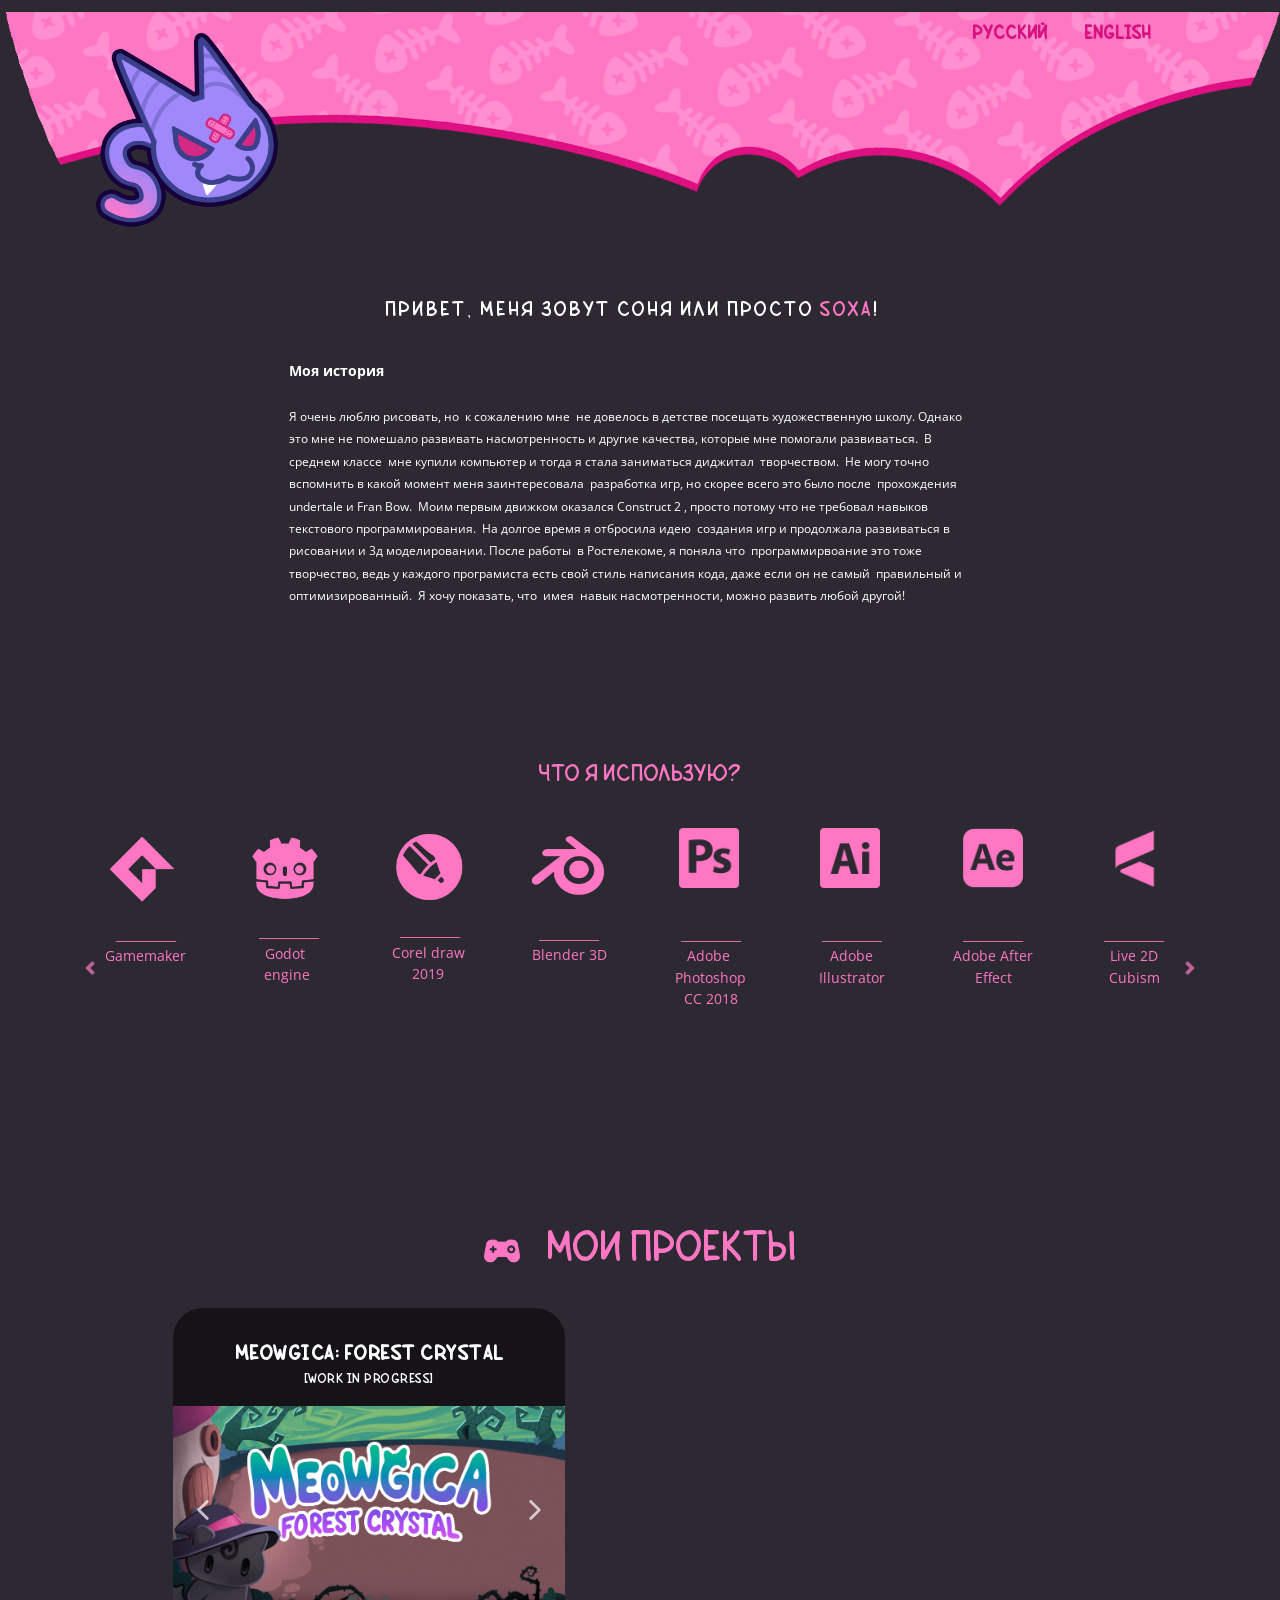
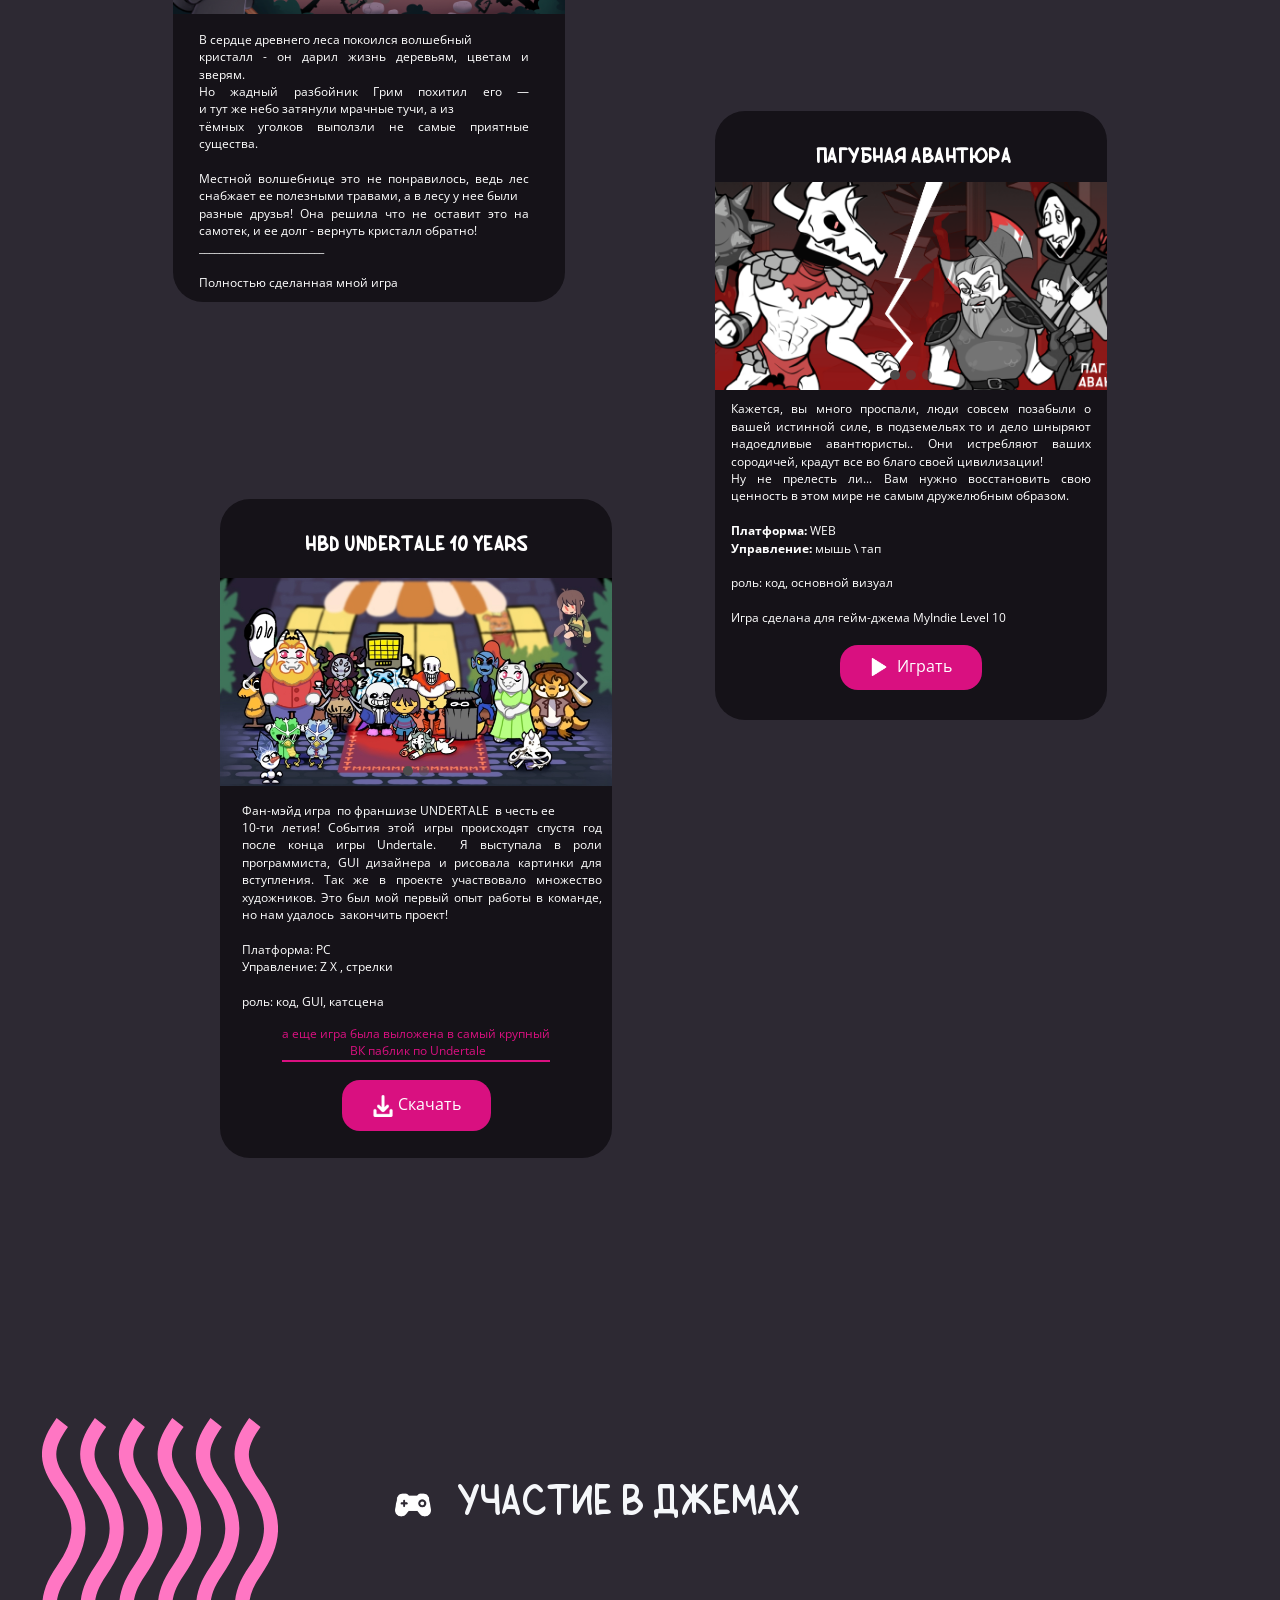
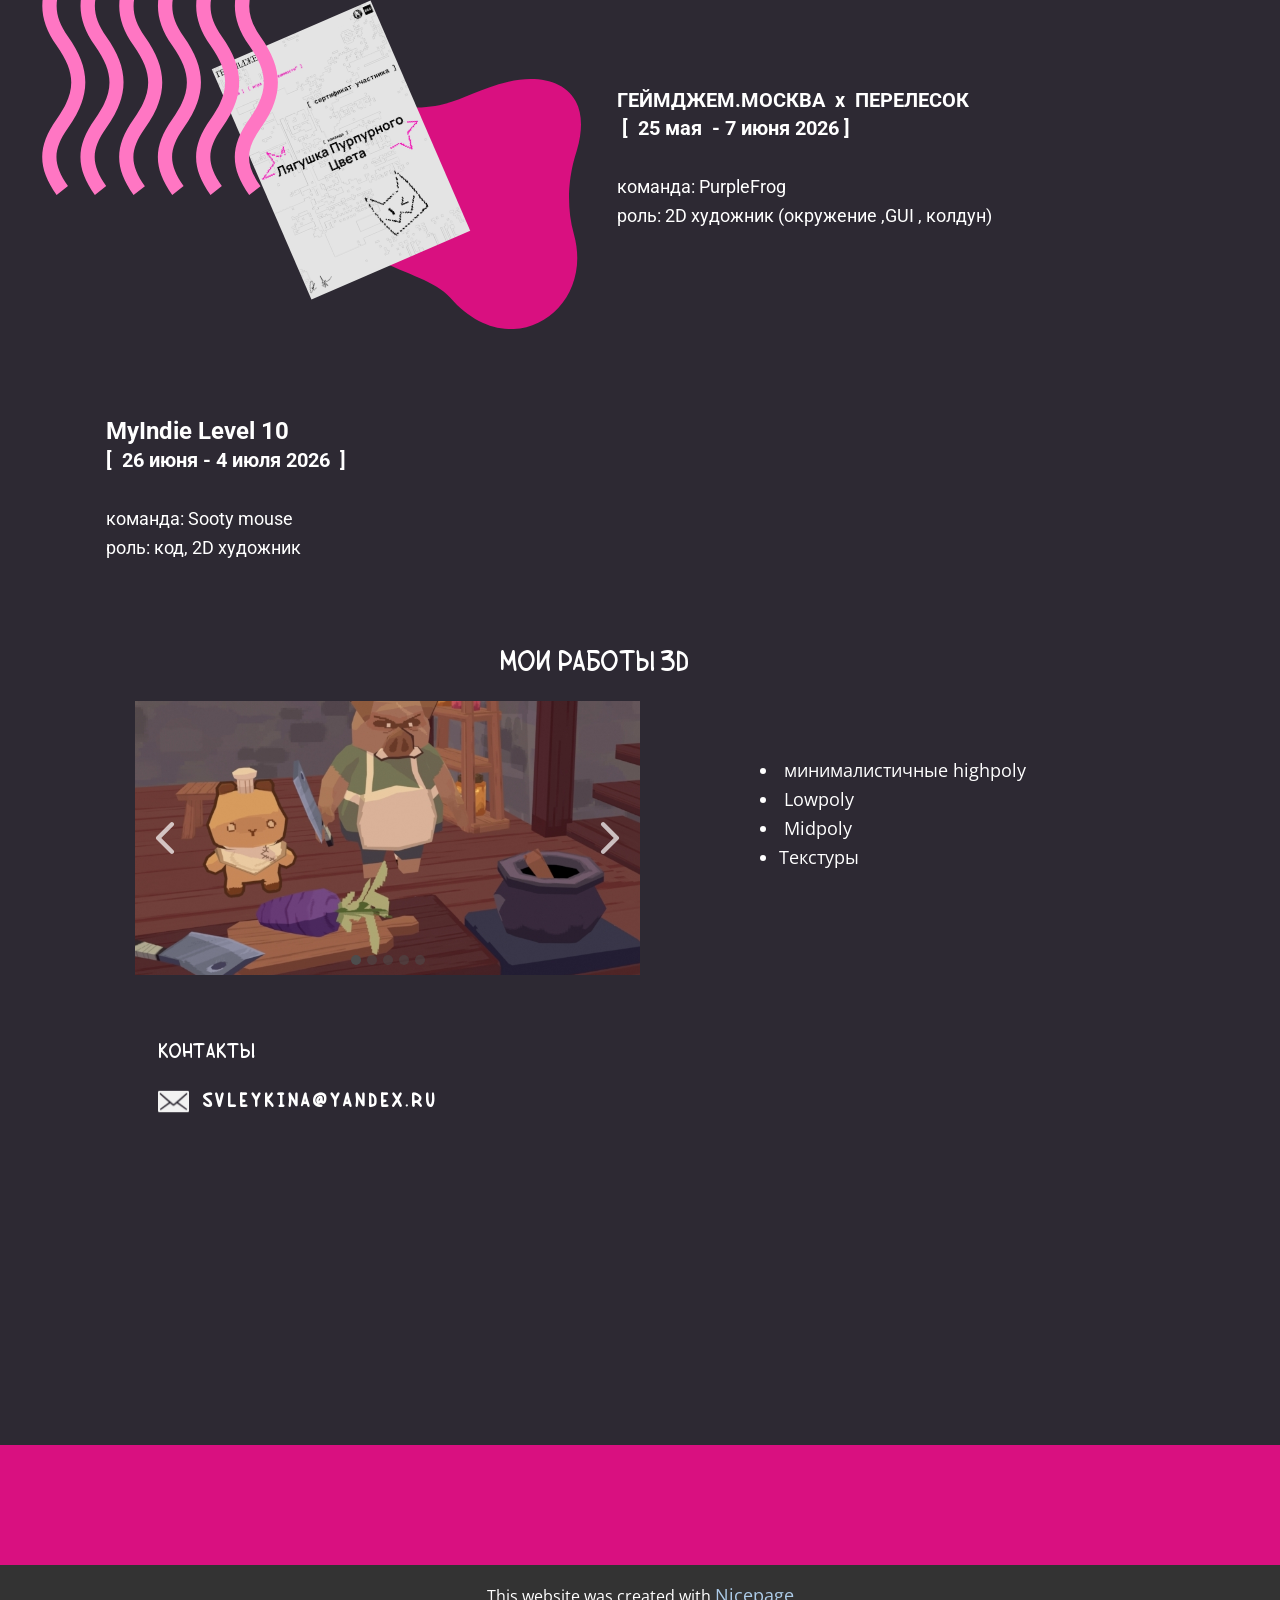
==== commit dcd7ed9a: "Add files via upload" ====
--- a/index.html
+++ b/index.html
@@ -18,6 +18,7 @@
     
     
     
+    
     <link id="u-page-google-font" rel="stylesheet" href="https://fonts.googleapis.com/css2?display=swap&amp;family=Roboto:ital,wght@0,100;0,200;0,300;0,400;0,500;0,600;0,700;0,800;0,900;1,100;1,200;1,300;1,400;1,500;1,600;1,700;1,800;1,900&amp;family=Open+Sans:ital,wght@0,300;0,400;0,500;0,600;0,700;0,800;1,300;1,400;1,500;1,600;1,700;1,800&amp;family=Fira+Code:wght@300;400;500;600;700">
     <script type="application/ld+json">{
 		"@context": "http://schema.org",
@@ -29,8 +30,8 @@
     <meta property="og:title" content="Main">
     <meta property="og:type" content="website">
   <meta data-intl-tel-input-cdn-path="intlTelInput/"></head>
-  <body data-home-page="Main.html" data-home-page-title="Main" data-path-to-root="./" data-include-products="true" class="u-body u-clearfix u-overlap u-xl-mode" data-lang="ru"><header class="u-clearfix u-header u-image u-sticky u-sticky-1c4a u-header" id="header" data-image-width="1920" data-image-height="307" data-animation-name="" data-animation-duration="0" data-animation-delay="0" data-animation-direction=""><style class="u-sticky-style" data-style-id="1c4a"></style><div class="u-clearfix u-sheet u-sheet-1">
-        <a href="#" class="infinite u-align-left-xs u-image u-logo u-image-1" data-image-width="2000" data-image-height="2000" data-animation-name="tada" data-animation-duration="3000" data-animation-delay="1000" data-animation-direction="" data-animation-out="0">
+  <body data-home-page="Main.html" data-home-page-title="Main" data-path-to-root="./" data-include-products="true" class="u-body u-clearfix u-custom-color-1 u-overlap u-xl-mode" data-lang="ru"><header class="u-clearfix u-header u-image u-sticky u-sticky-1c4a u-header" id="header" data-image-width="1920" data-image-height="307" data-animation-name="" data-animation-duration="0" data-animation-delay="0" data-animation-direction=""><style class="u-sticky-style" data-style-id="1c4a"></style><div class="u-clearfix u-sheet u-sheet-1">
+        <a href="#" class="infinite u-image u-logo u-image-1" data-image-width="2000" data-image-height="2000" data-animation-name="tada" data-animation-duration="3000" data-animation-delay="1000" data-animation-direction="" data-animation-out="0">
           <img src="images/f9166093-0383-c936-de90-ed0615a75039.png" class="u-logo-image u-logo-image-1">
         </a>
         <div class="u-language u-language-content-text u-language-layout-icons u-spacing-37 u-language-1">
@@ -44,7 +45,7 @@
           </a>
         </div>
       </div></header>
-    <section class="u-clearfix u-section-1" id="block-7">
+    <section class="u-clearfix u-custom-color-1 u-section-1" id="block-7">
       <div class="u-clearfix u-sheet u-sheet-1">
         <p class="u-align-center u-custom-font u-text u-text-white u-text-1" data-animation-name="bounceIn" data-animation-duration="1000" data-animation-delay="0" data-animation-direction=""> &nbsp;​&nbsp;Привет, меня зовут Соня или просто <span class="u-text-custom-color-5">soxa</span>! 
         </p>
@@ -54,7 +55,7 @@
         </p>
       </div>
     </section>
-    <section class="u-clearfix u-section-2" id="block-9">
+    <section class="u-clearfix u-custom-color-1 u-section-2" id="block-9">
       <div class="u-clearfix u-sheet u-sheet-1">
         <div class="u-align-center-lg u-align-center-md u-align-center-sm u-align-center-xs u-expanded-width-md u-expanded-width-sm u-expanded-width-xl u-expanded-width-xs u-layout-horizontal u-list u-list-1">
           <div class="u-layout-spacing-all u-repeater u-repeater-1">
@@ -133,11 +134,11 @@
             <p class="u-align-center u-custom-font u-text u-text-2"><span style="font-size: 1.125rem; font-weight: 700;"> Meowgica: forest crystal </span>
               <br>[Work in Progress]<br>
             </p>
-            <div class="u-carousel u-expanded-width u-gallery u-layout-carousel u-lightbox u-no-transition u-show-text-none u-gallery-1" id="carousel-b6b4" data-interval="5000" data-u-ride="carousel">
+            <div class="u-carousel u-expanded-width u-gallery u-layout-carousel u-lightbox u-no-transition u-show-text-none u-gallery-1" id="carousel-4895" data-interval="5000" data-u-ride="carousel">
               <ol class="u-absolute-hcenter u-carousel-indicators u-carousel-indicators-1">
-                <li data-u-target="#carousel-b6b4" data-u-slide-to="0" class="u-active u-grey-70 u-shape-circle" style="width: 10px; height: 10px;"></li>
-                <li data-u-target="#carousel-b6b4" data-u-slide-to="1" class="u-grey-70 u-shape-circle" style="width: 10px; height: 10px;"></li>
-                <li data-u-target="#carousel-b6b4" data-u-slide-to="2" class="u-grey-70 u-shape-circle" style="width: 10px; height: 10px;"></li>
+                <li data-u-target="#carousel-4895" data-u-slide-to="0" class="u-active u-grey-70 u-shape-circle" style="width: 10px; height: 10px;"></li>
+                <li data-u-target="#carousel-4895" data-u-slide-to="1" class="u-grey-70 u-shape-circle" style="width: 10px; height: 10px;"></li>
+                <li data-u-target="#carousel-4895" data-u-slide-to="2" class="u-grey-70 u-shape-circle" style="width: 10px; height: 10px;"></li>
               </ol>
               <div class="u-carousel-inner u-gallery-inner u-gallery-inner-1" role="listbox">
                 <div class="u-active u-carousel-item u-gallery-item u-shape-rectangle u-carousel-item-1">
@@ -176,7 +177,7 @@
                   <style data-mode="XS" data-visited="true"></style>
                 </div>
               </div>
-              <a class="u-absolute-vcenter u-carousel-control u-carousel-control-prev u-icon-circle u-opacity u-opacity-70 u-spacing-10 u-text-white u-carousel-control-1" href="#carousel-b6b4" role="button" data-u-slide="prev"><span aria-hidden="true">
+              <a class="u-absolute-vcenter u-carousel-control u-carousel-control-prev u-icon-circle u-opacity u-opacity-70 u-spacing-10 u-text-white u-carousel-control-1" href="#carousel-4895" role="button" data-u-slide="prev"><span aria-hidden="true">
                   <svg viewBox="0 0 451.847 451.847"><path d="M97.141,225.92c0-8.095,3.091-16.192,9.259-22.366L300.689,9.27c12.359-12.359,32.397-12.359,44.751,0
 c12.354,12.354,12.354,32.388,0,44.748L173.525,225.92l171.903,171.909c12.354,12.354,12.354,32.391,0,44.744
 c-12.354,12.365-32.386,12.365-44.745,0l-194.29-194.281C100.226,242.115,97.141,234.018,97.141,225.92z"></path></svg></span><span class="sr-only">
@@ -184,7 +185,7 @@
 c12.354,12.354,12.354,32.388,0,44.748L173.525,225.92l171.903,171.909c12.354,12.354,12.354,32.391,0,44.744
 c-12.354,12.365-32.386,12.365-44.745,0l-194.29-194.281C100.226,242.115,97.141,234.018,97.141,225.92z"></path></svg></span>
               </a>
-              <a class="u-absolute-vcenter u-carousel-control u-carousel-control-next u-icon-circle u-opacity u-opacity-70 u-spacing-10 u-text-white u-carousel-control-2" href="#carousel-b6b4" role="button" data-u-slide="next"><span aria-hidden="true">
+              <a class="u-absolute-vcenter u-carousel-control u-carousel-control-next u-icon-circle u-opacity u-opacity-70 u-spacing-10 u-text-white u-carousel-control-2" href="#carousel-4895" role="button" data-u-slide="next"><span aria-hidden="true">
                   <svg viewBox="0 0 451.846 451.847"><path d="M345.441,248.292L151.154,442.573c-12.359,12.365-32.397,12.365-44.75,0c-12.354-12.354-12.354-32.391,0-44.744
 L278.318,225.92L106.409,54.017c-12.354-12.359-12.354-32.394,0-44.748c12.354-12.359,32.391-12.359,44.75,0l194.287,194.284
 c6.177,6.18,9.262,14.271,9.262,22.366C354.708,234.018,351.617,242.115,345.441,248.292z"></path></svg></span><span class="sr-only">
@@ -204,11 +205,11 @@
             <p class="u-align-center u-custom-font u-text u-text-4"><span style="font-size: 1.125rem; font-weight: 700;">&nbsp;ПАГУБНАЯ АВАНТЮРА</span>
               <br>
             </p>
-            <div class="u-carousel u-expanded-width u-gallery u-layout-carousel u-lightbox u-no-transition u-show-text-none u-gallery-2" id="carousel-18c7" data-interval="5000" data-u-ride="carousel">
+            <div class="u-carousel u-expanded-width u-gallery u-layout-carousel u-lightbox u-no-transition u-show-text-none u-gallery-2" id="carousel-514a" data-interval="5000" data-u-ride="carousel">
               <ol class="u-absolute-hcenter u-carousel-indicators u-carousel-indicators-2">
-                <li data-u-target="#carousel-18c7" data-u-slide-to="0" class="u-active u-grey-70 u-shape-circle" style="width: 10px; height: 10px;"></li>
-                <li data-u-target="#carousel-18c7" data-u-slide-to="1" class="u-grey-70 u-shape-circle" style="width: 10px; height: 10px;"></li>
-                <li data-u-target="#carousel-18c7" data-u-slide-to="2" class="u-grey-70 u-shape-circle" style="width: 10px; height: 10px;"></li>
+                <li data-u-target="#carousel-514a" data-u-slide-to="0" class="u-active u-grey-70 u-shape-circle" style="width: 10px; height: 10px;"></li>
+                <li data-u-target="#carousel-514a" data-u-slide-to="1" class="u-grey-70 u-shape-circle" style="width: 10px; height: 10px;"></li>
+                <li data-u-target="#carousel-514a" data-u-slide-to="2" class="u-grey-70 u-shape-circle" style="width: 10px; height: 10px;"></li>
               </ol>
               <div class="u-carousel-inner u-gallery-inner u-gallery-inner-2" role="listbox">
                 <div class="u-active u-carousel-item u-gallery-item u-shape-rectangle u-carousel-item-4">
@@ -247,7 +248,7 @@
                   <style data-mode="XS"></style>
                 </div>
               </div>
-              <a class="u-absolute-vcenter u-carousel-control u-carousel-control-prev u-icon-circle u-opacity u-opacity-70 u-spacing-10 u-text-white u-carousel-control-3" href="#carousel-18c7" role="button" data-u-slide="prev"><span aria-hidden="true">
+              <a class="u-absolute-vcenter u-carousel-control u-carousel-control-prev u-icon-circle u-opacity u-opacity-70 u-spacing-10 u-text-white u-carousel-control-3" href="#carousel-514a" role="button" data-u-slide="prev"><span aria-hidden="true">
                   <svg viewBox="0 0 451.847 451.847"><path d="M97.141,225.92c0-8.095,3.091-16.192,9.259-22.366L300.689,9.27c12.359-12.359,32.397-12.359,44.751,0
 c12.354,12.354,12.354,32.388,0,44.748L173.525,225.92l171.903,171.909c12.354,12.354,12.354,32.391,0,44.744
 c-12.354,12.365-32.386,12.365-44.745,0l-194.29-194.281C100.226,242.115,97.141,234.018,97.141,225.92z"></path></svg></span><span class="sr-only">
@@ -255,7 +256,7 @@
 c12.354,12.354,12.354,32.388,0,44.748L173.525,225.92l171.903,171.909c12.354,12.354,12.354,32.391,0,44.744
 c-12.354,12.365-32.386,12.365-44.745,0l-194.29-194.281C100.226,242.115,97.141,234.018,97.141,225.92z"></path></svg></span>
               </a>
-              <a class="u-absolute-vcenter u-carousel-control u-carousel-control-next u-icon-circle u-opacity u-opacity-70 u-spacing-10 u-text-white u-carousel-control-4" href="#carousel-18c7" role="button" data-u-slide="next"><span aria-hidden="true">
+              <a class="u-absolute-vcenter u-carousel-control u-carousel-control-next u-icon-circle u-opacity u-opacity-70 u-spacing-10 u-text-white u-carousel-control-4" href="#carousel-514a" role="button" data-u-slide="next"><span aria-hidden="true">
                   <svg viewBox="0 0 451.846 451.847"><path d="M345.441,248.292L151.154,442.573c-12.359,12.365-32.397,12.365-44.75,0c-12.354-12.354-12.354-32.391,0-44.744
 L278.318,225.92L106.409,54.017c-12.354-12.359-12.354-32.394,0-44.748c12.354-12.359,32.391-12.359,44.75,0l194.287,194.284
 c6.177,6.18,9.262,14.271,9.262,22.366C354.708,234.018,351.617,242.115,345.441,248.292z"></path></svg></span><span class="sr-only">
@@ -278,10 +279,10 @@
             <p class="u-align-center u-custom-font u-text u-text-6"><span style="font-size: 1.125rem; font-weight: 700;">HBD undertale 10 YEARS</span>
               <br>
             </p>
-            <div class="u-carousel u-expanded-width u-gallery u-layout-carousel u-lightbox u-no-transition u-show-text-none u-gallery-3" id="carousel-b38d" data-interval="5000" data-u-ride="carousel">
+            <div class="u-carousel u-expanded-width u-gallery u-layout-carousel u-lightbox u-no-transition u-show-text-none u-gallery-3" id="carousel-7394" data-interval="5000" data-u-ride="carousel">
               <ol class="u-absolute-hcenter u-carousel-indicators u-carousel-indicators-3">
-                <li data-u-target="#carousel-b38d" data-u-slide-to="0" class="u-active u-grey-70 u-shape-circle" style="width: 10px; height: 10px;"></li>
-                <li data-u-target="#carousel-b38d" data-u-slide-to="1" class="u-grey-70 u-shape-circle" style="width: 10px; height: 10px;"></li>
+                <li data-u-target="#carousel-7394" data-u-slide-to="0" class="u-active u-grey-70 u-shape-circle" style="width: 10px; height: 10px;"></li>
+                <li data-u-target="#carousel-7394" data-u-slide-to="1" class="u-grey-70 u-shape-circle" style="width: 10px; height: 10px;"></li>
               </ol>
               <div class="u-carousel-inner u-gallery-inner u-gallery-inner-3" role="listbox">
                 <div class="u-active u-carousel-item u-gallery-item u-shape-rectangle u-carousel-item-7">
@@ -307,7 +308,7 @@
                   <style data-mode="XS" data-visited="true"></style>
                 </div>
               </div>
-              <a class="u-absolute-vcenter u-carousel-control u-carousel-control-prev u-icon-circle u-opacity u-opacity-70 u-spacing-10 u-text-white u-carousel-control-5" href="#carousel-b38d" role="button" data-u-slide="prev"><span aria-hidden="true">
+              <a class="u-absolute-vcenter u-carousel-control u-carousel-control-prev u-icon-circle u-opacity u-opacity-70 u-spacing-10 u-text-white u-carousel-control-5" href="#carousel-7394" role="button" data-u-slide="prev"><span aria-hidden="true">
                   <svg viewBox="0 0 451.847 451.847"><path d="M97.141,225.92c0-8.095,3.091-16.192,9.259-22.366L300.689,9.27c12.359-12.359,32.397-12.359,44.751,0
 c12.354,12.354,12.354,32.388,0,44.748L173.525,225.92l171.903,171.909c12.354,12.354,12.354,32.391,0,44.744
 c-12.354,12.365-32.386,12.365-44.745,0l-194.29-194.281C100.226,242.115,97.141,234.018,97.141,225.92z"></path></svg></span><span class="sr-only">
@@ -315,7 +316,7 @@
 c12.354,12.354,12.354,32.388,0,44.748L173.525,225.92l171.903,171.909c12.354,12.354,12.354,32.391,0,44.744
 c-12.354,12.365-32.386,12.365-44.745,0l-194.29-194.281C100.226,242.115,97.141,234.018,97.141,225.92z"></path></svg></span>
               </a>
-              <a class="u-absolute-vcenter u-carousel-control u-carousel-control-next u-icon-circle u-opacity u-opacity-70 u-spacing-10 u-text-white u-carousel-control-6" href="#carousel-b38d" role="button" data-u-slide="next"><span aria-hidden="true">
+              <a class="u-absolute-vcenter u-carousel-control u-carousel-control-next u-icon-circle u-opacity u-opacity-70 u-spacing-10 u-text-white u-carousel-control-6" href="#carousel-7394" role="button" data-u-slide="next"><span aria-hidden="true">
                   <svg viewBox="0 0 451.846 451.847"><path d="M345.441,248.292L151.154,442.573c-12.359,12.365-32.397,12.365-44.75,0c-12.354-12.354-12.354-32.391,0-44.744
 L278.318,225.92L106.409,54.017c-12.354-12.359-12.354-32.394,0-44.748c12.354-12.359,32.391-12.359,44.75,0l194.287,194.284
 c6.177,6.18,9.262,14.271,9.262,22.366C354.708,234.018,351.617,242.115,345.441,248.292z"></path></svg></span><span class="sr-only">
@@ -339,9 +340,9 @@
         </div>
       </div>
     </section>
-    <section class="skrollable u-align-center u-clearfix u-valign-top-xs u-section-4" id="block-11">
-      <div class="u-clearfix u-sheet u-sheet-1">
-        <div class="u-shape u-shape-svg u-text-custom-color-4 u-shape-1">
+    <section class="skrollable u-align-center u-clearfix u-container-align-center u-valign-top-xs u-section-4" id="block-11">
+      <div class="u-clearfix u-sheet u-sheet-1">
+        <div class="u-shape u-shape-svg u-text-custom-color-4 u-shape-1" data-animation-name="customAnimationIn" data-animation-duration="3000" data-animation-delay="0" data-animation-direction="" data-animation-out="1">
           <svg class="u-svg-link" preserveAspectRatio="none" viewBox="0 0 160 160" style=""><use xlink:href="#svg-806e"></use></svg>
           <svg class="u-svg-content" viewBox="0 0 160 160" x="0px" y="0px" id="svg-806e"><path d="M157.4,45.5c11.3-39.1-16.3-50.2-43.8-43.8c-25.2,5.8-35.5,17.2-61,16.5C21.7,17.4,0,39.8,0,71.3
 	c0,49.1,58.2,47.8,76.2,68.5c38.8,44.7,92.8,8.2,79.3-40.3C148.1,73.2,155.9,50.6,157.4,45.5z"></path></svg>
@@ -383,7 +384,96 @@
         </h4>
       </div>
     </section>
-    <section class="u-clearfix u-section-5" id="block-6">
+    <section class="u-clearfix u-custom-color-1 u-section-5" id="block-12">
+      <div class="u-clearfix u-sheet u-sheet-1">
+        <p class="u-custom-font u-text u-text-default u-text-white u-text-1">мои работы 3d </p>
+        <ul class="u-text u-text-default u-text-white u-text-2">
+          <li>&nbsp;минималистичные highpoly</li>
+          <li>&nbsp;Lowpoly</li>
+          <li>&nbsp;Midpoly </li>
+          <li>Текстуры</li>
+        </ul>
+        <div class="u-carousel u-expanded-width-xs u-gallery u-gallery-slider u-layout-carousel u-lightbox u-no-transition u-show-text-on-hover u-gallery-1" data-interval="5000" data-u-ride="carousel" id="carousel-4ff6">
+          <ol class="u-absolute-hcenter u-carousel-indicators u-carousel-indicators-1">
+            <li data-u-target="#carousel-4ff6" data-u-slide-to="0" class="u-active u-grey-70 u-shape-circle" style="width: 10px; height: 10px;"></li>
+            <li data-u-target="#carousel-4ff6" data-u-slide-to="1" class="u-grey-70 u-shape-circle" style="width: 10px; height: 10px;"></li>
+            <li data-u-target="#carousel-4ff6" data-u-slide-to="2" class="u-grey-70 u-shape-circle" style="width: 10px; height: 10px;"></li>
+            <li data-u-target="#carousel-4ff6" data-u-slide-to="3" class="u-grey-70 u-shape-circle" style="width: 10px; height: 10px;"></li>
+            <li data-u-target="#carousel-4ff6" data-u-slide-to="4" class="u-grey-70 u-shape-circle" style="width: 10px; height: 10px;"></li>
+          </ol>
+          <div class="u-carousel-inner u-gallery-inner" role="listbox">
+            <div class="u-active u-carousel-item u-effect-fade u-gallery-item u-carousel-item-1">
+              <div class="u-back-slide" data-image-width="777" data-image-height="540">
+                <img class="u-back-image u-expanded" src="images/BRJCxtU3jeG19uSqcOitGDN55K3gGr9E1k6HG-8E-1ED0Ig3JDjysyt3cvLiI--XoVMLFVa2Otm61NVgbvp5YLbK.jpg">
+              </div>
+              <div class="u-align-center u-over-slide u-shading u-valign-bottom-xl u-over-slide-1">
+                <h3 class="u-gallery-heading">Пример заголовка</h3>
+                <p class="u-gallery-text">Пример текста</p>
+              </div>
+            </div>
+            <div class="u-carousel-item u-effect-fade u-gallery-item u-carousel-item-2">
+              <div class="u-back-slide" data-image-width="1280" data-image-height="720">
+                <img class="u-back-image u-expanded" src="images/photo_2026-01-13_20-51-45.jpg">
+              </div>
+              <div class="u-align-center u-over-slide u-shading u-valign-bottom-xl u-over-slide-2">
+                <h3 class="u-gallery-heading">Пример заголовка</h3>
+                <p class="u-gallery-text">Пример текста</p>
+              </div>
+            </div>
+            <div class="u-carousel-item u-effect-fade u-gallery-item u-carousel-item-3" data-image-width="597" data-image-height="492">
+              <div class="u-back-slide">
+                <img class="u-back-image u-expanded" src="images/FmUF4bVcB9C37pidcAz7WFRlLZpqMIisLrARam--BvP78m1uAJun9HfVknoBdYnii8Iatl6kCwOr7wHwSbbUbyiT.jpg">
+              </div>
+              <div class="u-align-center u-over-slide u-shading u-valign-bottom-xl u-over-slide-3"></div>
+              <style data-mode="XL" data-visited="true"></style>
+              <style data-mode="LG"></style>
+              <style data-mode="MD" data-visited="true"></style>
+              <style data-mode="SM"></style>
+              <style data-mode="XS" data-visited="true"></style>
+            </div>
+            <div class="u-carousel-item u-effect-fade u-gallery-item u-carousel-item-4" data-image-width="1888" data-image-height="921">
+              <div class="u-back-slide">
+                <img class="u-back-image u-expanded" src="images/DKWFYVFH16eAVigGo3fHFwi-4nqQa6QhElFkeJdPhSqfaI-vlcLezc2RsOtf9ZXb8CPfFrfVVt064n4SaNV55Oed.jpg">
+              </div>
+              <div class="u-align-center u-over-slide u-shading u-valign-bottom-xl u-over-slide-4"></div>
+              <style data-mode="XL"></style>
+              <style data-mode="LG"></style>
+              <style data-mode="MD" data-visited="true"></style>
+              <style data-mode="SM"></style>
+              <style data-mode="XS" data-visited="true"></style>
+            </div>
+            <div class="u-carousel-item u-effect-fade u-gallery-item u-carousel-item-5" data-image-width="1530" data-image-height="827">
+              <div class="u-back-slide">
+                <img class="u-back-image u-expanded" src="images/ENA096Gjd7k0UnelSj1CQvLN1X92KSOI4-crpX5PzgUt6ZG0Dg2EHQy_FY9Y0plkW43cxEfo78ru8VlnttQ0_FPS.jpg">
+              </div>
+              <div class="u-align-center u-over-slide u-shading u-valign-bottom-xl u-over-slide-5"></div>
+              <style data-mode="XL"></style>
+              <style data-mode="LG"></style>
+              <style data-mode="MD" data-visited="true"></style>
+              <style data-mode="SM"></style>
+              <style data-mode="XS" data-visited="true"></style>
+            </div>
+          </div>
+          <a class="u-absolute-vcenter u-carousel-control u-carousel-control-prev u-icon-circle u-opacity u-opacity-70 u-spacing-10 u-text-white u-carousel-control-1" href="#carousel-4ff6" role="button" data-u-slide="prev"><span aria-hidden="true">
+              <svg viewBox="0 0 451.847 451.847"><path d="M97.141,225.92c0-8.095,3.091-16.192,9.259-22.366L300.689,9.27c12.359-12.359,32.397-12.359,44.751,0
+c12.354,12.354,12.354,32.388,0,44.748L173.525,225.92l171.903,171.909c12.354,12.354,12.354,32.391,0,44.744
+c-12.354,12.365-32.386,12.365-44.745,0l-194.29-194.281C100.226,242.115,97.141,234.018,97.141,225.92z"></path></svg></span><span class="sr-only">
+              <svg viewBox="0 0 451.847 451.847"><path d="M97.141,225.92c0-8.095,3.091-16.192,9.259-22.366L300.689,9.27c12.359-12.359,32.397-12.359,44.751,0
+c12.354,12.354,12.354,32.388,0,44.748L173.525,225.92l171.903,171.909c12.354,12.354,12.354,32.391,0,44.744
+c-12.354,12.365-32.386,12.365-44.745,0l-194.29-194.281C100.226,242.115,97.141,234.018,97.141,225.92z"></path></svg></span>
+          </a>
+          <a class="u-absolute-vcenter u-carousel-control u-carousel-control-next u-icon-circle u-opacity u-opacity-70 u-spacing-10 u-text-white u-carousel-control-2" href="#carousel-4ff6" role="button" data-u-slide="next"><span aria-hidden="true">
+              <svg viewBox="0 0 451.846 451.847"><path d="M345.441,248.292L151.154,442.573c-12.359,12.365-32.397,12.365-44.75,0c-12.354-12.354-12.354-32.391,0-44.744
+L278.318,225.92L106.409,54.017c-12.354-12.359-12.354-32.394,0-44.748c12.354-12.359,32.391-12.359,44.75,0l194.287,194.284
+c6.177,6.18,9.262,14.271,9.262,22.366C354.708,234.018,351.617,242.115,345.441,248.292z"></path></svg></span><span class="sr-only">
+              <svg viewBox="0 0 451.846 451.847"><path d="M345.441,248.292L151.154,442.573c-12.359,12.365-32.397,12.365-44.75,0c-12.354-12.354-12.354-32.391,0-44.744
+L278.318,225.92L106.409,54.017c-12.354-12.359-12.354-32.394,0-44.748c12.354-12.359,32.391-12.359,44.75,0l194.287,194.284
+c6.177,6.18,9.262,14.271,9.262,22.366C354.708,234.018,351.617,242.115,345.441,248.292z"></path></svg></span>
+          </a>
+        </div>
+      </div>
+    </section>
+    <section class="u-clearfix u-custom-color-1 u-section-6" id="block-6">
       <div class="u-clearfix u-sheet u-sheet-1">
         <p class="u-custom-font u-text u-text-white u-text-1">контакты </p>
         <a href="https://t.me/soxa_art" class="u-active-none u-border-none u-border-palette-1-base u-btn u-btn-rectangle u-button-style u-custom-font u-hover-none u-none u-text-white u-btn-1" target="_blank"><span class="u-file-icon u-icon u-text-grey-5 u-icon-1"><img src="images/69957-ad61b7d1.png" alt=""></span>&nbsp; svleykina@yandex.ru
--- a/nicepage.css
+++ b/nicepage.css
@@ -48414,7 +48414,7 @@
         .u-table-alt-custom-color-6 tr:nth-child(even)
         {
             color: #ffffff;
-            background-color: #000000;
+            background-color: #1b181f;
 
         }
 
@@ -48424,7 +48424,7 @@
         .u-button-style.u-custom-color-6[class*="u-border-"]
         {
             color: #ffffff !important;
-            background-color: #000000 !important;
+            background-color: #1b181f !important;
         }
 
         .u-button-style.u-custom-color-6:hover,
@@ -48441,7 +48441,7 @@
         li.active > .u-button-style.u-button-style.u-custom-color-6[class*="u-border-"]
         {
             color: #ffffff !important;
-            background-color: #000000 !important;
+            background-color: #18161c !important;
         }
 
         /* hover */
@@ -48463,7 +48463,7 @@
         a.u-button-style.u-hover-custom-color-6[class*="u-border-"]:focus
         {
             color: #ffffff !important;
-            background-color: #000000 !important;
+            background-color: #1b181f !important;
         }
 
         /* active */
@@ -48480,12 +48480,12 @@
         input.u-field-input.u-field-input.u-active-custom-color-6:checked
         {
             color: #ffffff !important;
-            background-color: #000000 !important;
+            background-color: #1b181f !important;
         }
 
         a.u-link.u-hover-custom-color-6:hover,
         a.u-link.u-hover-custom-color-6.hover {
-            color: #000000 !important;
+            color: #1b181f !important;
         }
 
         
@@ -48806,14 +48806,14 @@
         .u-border-custom-color-6.u-field-input.u-field-input,
         .u-separator-custom-color-6:after
         {
-            border-color: #000000;
-            stroke: #000000;
+            border-color: #1b181f;
+            stroke: #1b181f;
         }
 
         .u-button-style.u-border-custom-color-6
         {
-            border-color: #000000 !important;
-            color: #000000 !important;
+            border-color: #1b181f !important;
+            color: #1b181f !important;
             background-color: transparent !important;
         }
 
@@ -48822,7 +48822,7 @@
         .u-button-style.u-border-custom-color-6:focus
         {
             border-color: transparent !important;
-            color: #000000 !important;
+            color: #18161c !important;
             background-color: transparent !important;
         }
 
@@ -48835,8 +48835,8 @@
         a.u-button-style.hover > .u-border-hover-custom-color-6,
         a.u-button-style.u-border-hover-custom-color-6:focus
         {
-            color: #000000 !important;
-            border-color: #000000 !important;
+            color: #1b181f !important;
+            border-color: #1b181f !important;
         }
 
 
@@ -48847,19 +48847,19 @@
         li.active > a.u-button-style.u-button-style.u-border-active-custom-color-6,
         input.u-field-input.u-field-input.u-border-active-custom-color-6:checked
         {
-            color: #000000 !important;
-            border-color: #000000 !important;
+            color: #1b181f !important;
+            border-color: #1b181f !important;
         }
 
         .u-link.u-border-custom-color-6[class*="u-border-"]
         {
-            border-color: #000000 !important;
+            border-color: #1b181f !important;
         }
 
         .u-link.u-border-custom-color-6[class*="u-border-"]:hover,
         .u-link.u-border-custom-color-6[class*="u-border-"].hover
         {
-            border-color: #000000 !important;
+            border-color: #18161c !important;
         }
         
 
@@ -49377,7 +49377,7 @@
         a.u-button-style.u-text-custom-color-6,
         a.u-button-style.u-text-custom-color-6[class*="u-border-"]
         {
-            color: #000000 !important;
+            color: #1b181f !important;
             
             
             
@@ -49394,7 +49394,7 @@
         a.u-button-style.u-button-style.u-text-custom-color-6.active,
         a.u-button-style.u-button-style.u-text-custom-color-6[class*="u-border-"].active
         {
-            color: #000000 !important;
+            color: #18161c !important;
         }
 
         /* hover */
@@ -49420,7 +49420,7 @@
         .u-popupmenu-items.u-text-hover-custom-color-6 .u-nav-link:hover,
         .u-calendar-time-list .u-calendar-time-slot.u-text-hover-custom-color-6:hover
         {
-            color: #000000 !important;
+            color: #1b181f !important;
         }
 
         /* active */
@@ -49434,11 +49434,11 @@
         .u-popupmenu-items.u-popupmenu-items.u-text-active-custom-color-6 .u-nav-link.active,
         .u-calendar-time-list .u-calendar-time-slot.u-text-active-custom-color-6.u-active
         {
-            color: #000000 !important;
+            color: #1b181f !important;
         }
 
         .u-text-custom-color-6 .u-svg-link {
-            fill: #000000;
+            fill: #1b181f;
         }
 
         .u-text-hover-custom-color-6:hover .u-svg-link,
@@ -49447,26 +49447,26 @@
         .u-button-style:hover > .u-text-hover-custom-color-6 .u-svg-link,
         .u-button-style.hover > .u-text-hover-custom-color-6 .u-svg-link
         {
-            fill: #000000;
+            fill: #1b181f;
         }
 
         .u-text-active-custom-color-6:active .u-svg-link.u-svg-link,
         .u-button-style.u-button-style:active > .u-text-active-custom-color-6 .u-svg-link,
         .u-button-style.u-button-style.active > .u-text-active-custom-color-6 .u-svg-link
         {
-            fill: #000000;
+            fill: #1b181f;
         }
 
         .u-link.u-text-custom-color-6:hover,
         .u-link.u-text-custom-color-6.hover
         {
-            color: #000000 !important;
+            color: #18161c !important;
         }
 
         a.u-link.u-text-hover-custom-color-6:hover,
         a.u-link.u-text-hover-custom-color-6.hover
         {
-            color: #000000 !important;
+            color: #1b181f !important;
         }
 
         .u-body
@@ -50131,46 +50131,26 @@
   .u-header .u-sheet-1 {
     min-height: 144px;
   }
-
-  .u-header .u-image-1 {
-    margin-top: -17px;
-    margin-left: -29px;
-  }
-
-  .u-header .u-language-1 {
-    margin-top: -233px;
-    margin-right: 75px;
-  }
 }
 @media (max-width: 767px) {
   .u-header .u-sheet-1 {
     min-height: 108px;
   }
+}
+@media (max-width: 575px) {
+  .u-header .u-sheet-1 {
+    min-height: 138px;
+  }
 
   .u-header .u-image-1 {
-    margin-left: -29px;
+    width: 160px;
+    height: 160px;
+    margin-top: 10px;
+    margin-left: -50px;
   }
 
   .u-header .u-language-1 {
-    margin-top: -233px;
-    margin-right: 0;
-  }
-}
-@media (max-width: 575px) {
-  .u-header .u-sheet-1 {
-    min-height: 68px;
-  }
-
-  .u-header .u-image-1 {
-    width: 146px;
-    height: 146px;
-    margin-top: -19px;
-    margin-left: -26px;
-  }
-
-  .u-header .u-language-1 {
-    margin-top: -121px;
-    margin-bottom: 36px;
+    margin-top: -148px;
   }
 }
  .u-footer {
--- a/index.css
+++ b/index.css
@@ -1,5 +1,5 @@
 .u-section-1 .u-sheet-1 {
-  min-height: 720px;
+  min-height: 739px;
 }
 
 .u-section-1 .u-text-1 {
@@ -17,30 +17,25 @@
 
 @media (max-width: 1199px) {
   .u-section-1 .u-text-1 {
-    margin-right: 274px;
-    margin-left: 141px;
     --animation-custom_in-translate_x: 0px;
     --animation-custom_in-translate_y: 0px;
     --animation-custom_in-opacity: 0;
     --animation-custom_in-rotate: 0deg;
     --animation-custom_in-scale: 0.3;
+    margin-right: 169px;
+    margin-left: 141px;
   }
 
   .u-section-1 .u-text-2 {
+    margin-right: 148px;
     margin-left: 119px;
-    margin-right: 148px;
   }
 }
 
 @media (max-width: 991px) {
-  .u-section-1 .u-sheet-1 {
-    min-height: 745px;
-  }
-
   .u-section-1 .u-text-1 {
-    width: 479px;
-    margin-left: auto;
-    margin-right: auto;
+    margin-right: 59px;
+    margin-left: 31px;
   }
 
   .u-section-1 .u-text-2 {
@@ -50,31 +45,14 @@
 }
 
 @media (max-width: 767px) {
-  .u-section-1 .u-sheet-1 {
-    min-height: 776px;
-  }
-
   .u-section-1 .u-text-1 {
-    width: auto;
-    margin-left: 31px;
-    margin-right: 31px;
+    margin-right: 0;
+    margin-left: 0;
   }
 
   .u-section-1 .u-text-2 {
-    margin-top: 34px;
+    margin-right: 0;
     margin-left: 0;
-    margin-right: 0;
-  }
-}
-
-@media (max-width: 575px) {
-  .u-section-1 .u-sheet-1 {
-    min-height: 970px;
-  }
-
-  .u-section-1 .u-text-1 {
-    margin-left: 0;
-    margin-right: auto;
   }
 } .u-section-2 {
   margin-top: 20px;
@@ -591,7 +569,7 @@
 .u-section-3 .u-text-1 {
   font-family: Zametka_Parletter;
   font-size: 2.25rem;
-  margin: -19px auto 0;
+  margin: 48px auto 0;
 }
 
 .u-section-3 .u-icon-1 {
@@ -608,7 +586,7 @@
   --animation-custom_in-opacity: 0;
   --animation-custom_in-rotate: 45deg;
   --animation-custom_in-scale: 1;
-  margin: 103px auto 0 103px;
+  margin: 36px auto 0 103px;
 }
 
 .u-section-3 .u-container-layout-1 {
@@ -1231,12 +1209,17 @@
 }
 
 .u-section-4 .u-sheet-1 {
-  min-height: 1222px;
+  min-height: 763px;
 }
 
 .u-section-4 .u-shape-1 {
   width: 250px;
   height: 250px;
+  --animation-custom_in-translate_x: 0px;
+  --animation-custom_in-translate_y: -300px;
+  --animation-custom_in-opacity: 0;
+  --animation-custom_in-rotate: 180deg;
+  --animation-custom_in-scale: 1;
   margin: 225px auto 0 261px;
 }
 
@@ -1273,7 +1256,7 @@
 
 .u-section-4 .u-text-3 {
   font-size: 1.5rem;
-  margin: 188px 525px 60px 36px;
+  margin: 188px 525px 56px 36px;
 }
 
 @media (max-width: 1199px) {
@@ -1410,15 +1393,222 @@
     margin-left: 0;
   }
 }.u-section-5 .u-sheet-1 {
+  min-height: 401px;
+  margin-bottom: 0;
+}
+
+.u-section-5 .u-text-1 {
+  font-size: 1.5rem;
+  font-family: Zametka_Parletter;
+  font-weight: 400;
+  margin: 28px auto 0 430px;
+}
+
+.u-section-5 .u-text-2 {
+  margin: 73px 184px 0 auto;
+}
+
+.u-section-5 .u-gallery-1 {
+  height: 274px;
+  width: 505px;
+  margin: -171px auto 50px 65px;
+}
+
+.u-section-5 .u-carousel-indicators-1 {
+  position: absolute;
+  bottom: 10px;
+}
+
+.u-section-5 .u-carousel-item-1 {
+  margin-right: 0;
+}
+
+.u-section-5 .u-over-slide-1 {
+  background-image: linear-gradient(0deg, rgba(0,0,0,0.2), rgba(0,0,0,0.2));
+  padding: 20px;
+}
+
+.u-section-5 .u-carousel-item-2 {
+  margin-right: 0;
+}
+
+.u-section-5 .u-over-slide-2 {
+  background-image: linear-gradient(0deg, rgba(0,0,0,0.2), rgba(0,0,0,0.2));
+  padding: 20px;
+}
+
+.u-section-5 .u-carousel-item-3 {
+  margin-right: 0;
+}
+
+.u-section-5 .u-over-slide-3 {
+  background-image: linear-gradient(0deg, rgba(0,0,0,0.2), rgba(0,0,0,0.2));
+  padding: 20px;
+}
+
+.u-section-5 .u-carousel-item-4 {
+  margin-right: 0;
+}
+
+.u-section-5 .u-over-slide-4 {
+  background-image: linear-gradient(0deg, rgba(0,0,0,0.2), rgba(0,0,0,0.2));
+  padding: 20px;
+}
+
+.u-section-5 .u-carousel-item-5 {
+  margin-right: 0;
+}
+
+.u-section-5 .u-over-slide-5 {
+  background-image: linear-gradient(0deg, rgba(0,0,0,0.2), rgba(0,0,0,0.2));
+  padding: 20px;
+}
+
+.u-section-5 .u-carousel-control-1 {
+  position: absolute;
+  left: 10px;
+  width: 40px;
+  height: 40px;
+  padding: 4px;
+}
+
+.u-section-5 .u-carousel-control-2 {
+  position: absolute;
+  right: 10px;
+  width: 40px;
+  height: 40px;
+  padding: 4px;
+}
+
+@media (max-width: 1199px) {
+  .u-section-5 .u-text-1 {
+    margin-left: 355px;
+  }
+
+  .u-section-5 .u-gallery-1 {
+    margin-top: 20px;
+  }
+
+  .u-section-5 .u-carousel-item-1 {
+    margin-right: initial;
+  }
+
+  .u-section-5 .u-carousel-item-2 {
+    margin-right: initial;
+  }
+
+  .u-section-5 .u-carousel-item-3 {
+    margin-right: initial;
+  }
+
+  .u-section-5 .u-carousel-item-4 {
+    margin-right: initial;
+  }
+
+  .u-section-5 .u-carousel-item-5 {
+    margin-right: initial;
+  }
+
+  .u-section-5 .u-carousel-control-1 {
+    left: 8px;
+  }
+
+  .u-section-5 .u-carousel-control-2 {
+    right: 8px;
+  }
+}
+
+@media (max-width: 991px) {
+  .u-section-5 .u-sheet-1 {
+    min-height: 598px;
+  }
+
+  .u-section-5 .u-text-1 {
+    margin-left: 272px;
+  }
+
+  .u-section-5 .u-text-2 {
+    width: auto;
+    margin-top: 341px;
+    margin-right: auto;
+  }
+
+  .u-section-5 .u-gallery-1 {
+    margin-top: -428px;
+    margin-bottom: 60px;
+    margin-left: 89px;
+  }
+
+  .u-section-5 .u-carousel-control-1 {
+    left: 6px;
+  }
+
+  .u-section-5 .u-carousel-control-2 {
+    right: 6px;
+  }
+}
+
+@media (max-width: 767px) {
+  .u-section-5 .u-text-1 {
+    font-size: 1.3333333333333333rem;
+    margin-left: 204px;
+  }
+
+  .u-section-5 .u-gallery-1 {
+    margin-top: 20px;
+    margin-left: 35px;
+  }
+
+  .u-section-5 .u-carousel-control-1 {
+    left: 5px;
+  }
+
+  .u-section-5 .u-carousel-control-2 {
+    right: 5px;
+  }
+}
+
+@media (max-width: 575px) {
+  .u-section-5 .u-sheet-1 {
+    min-height: 536px;
+  }
+
+  .u-section-5 .u-text-1 {
+    width: auto;
+    margin-top: 21px;
+    margin-left: auto;
+  }
+
+  .u-section-5 .u-text-2 {
+    margin-top: 35px;
+    margin-left: 0;
+  }
+
+  .u-section-5 .u-gallery-1 {
+    margin-top: 35px;
+    margin-bottom: 35px;
+    margin-right: initial;
+    margin-left: initial;
+    width: auto;
+  }
+
+  .u-section-5 .u-carousel-control-1 {
+    left: 3px;
+  }
+
+  .u-section-5 .u-carousel-control-2 {
+    right: 3px;
+  }
+}.u-section-6 .u-sheet-1 {
   min-height: 400px;
 }
 
-.u-section-5 .u-text-1 {
+.u-section-6 .u-text-1 {
   font-family: Zametka_Parletter;
   margin: 14px 872px 0 88px;
 }
 
-.u-section-5 .u-btn-1 {
+.u-section-6 .u-btn-1 {
   --radius: 0px;
   --top-left-radius: 0px;
   --top-right-radius: 0px;
@@ -1433,37 +1623,45 @@
   padding: 0;
 }
 
-.u-section-5 .u-icon-1 {
+.u-section-6 .u-icon-1 {
   font-size: 1.9376em;
 }
 
 @media (max-width: 1199px) {
-  .u-section-5 .u-text-1 {
+  .u-section-6 .u-text-1 {
     margin-right: 760px;
     margin-left: 106px;
   }
 
-  .u-section-5 .u-btn-1 {
+  .u-section-6 .u-btn-1 {
     margin-left: 0;
   }
 }
 
 @media (max-width: 991px) {
-  .u-section-5 .u-text-1 {
+  .u-section-6 .u-text-1 {
     width: auto;
     margin-right: 515px;
   }
 }
 
 @media (max-width: 767px) {
-  .u-section-5 .u-text-1 {
+  .u-section-6 .u-text-1 {
     margin-right: 323px;
   }
 }
 
 @media (max-width: 575px) {
-  .u-section-5 .u-text-1 {
-    margin-right: 160px;
+  .u-section-6 .u-sheet-1 {
+    min-height: 134px;
+  }
+
+  .u-section-6 .u-text-1 {
+    margin-right: 139px;
+  }
+
+  .u-section-6 .u-btn-1 {
+    margin-bottom: 37px;
   }
 }
 /* page-custom-fonts */
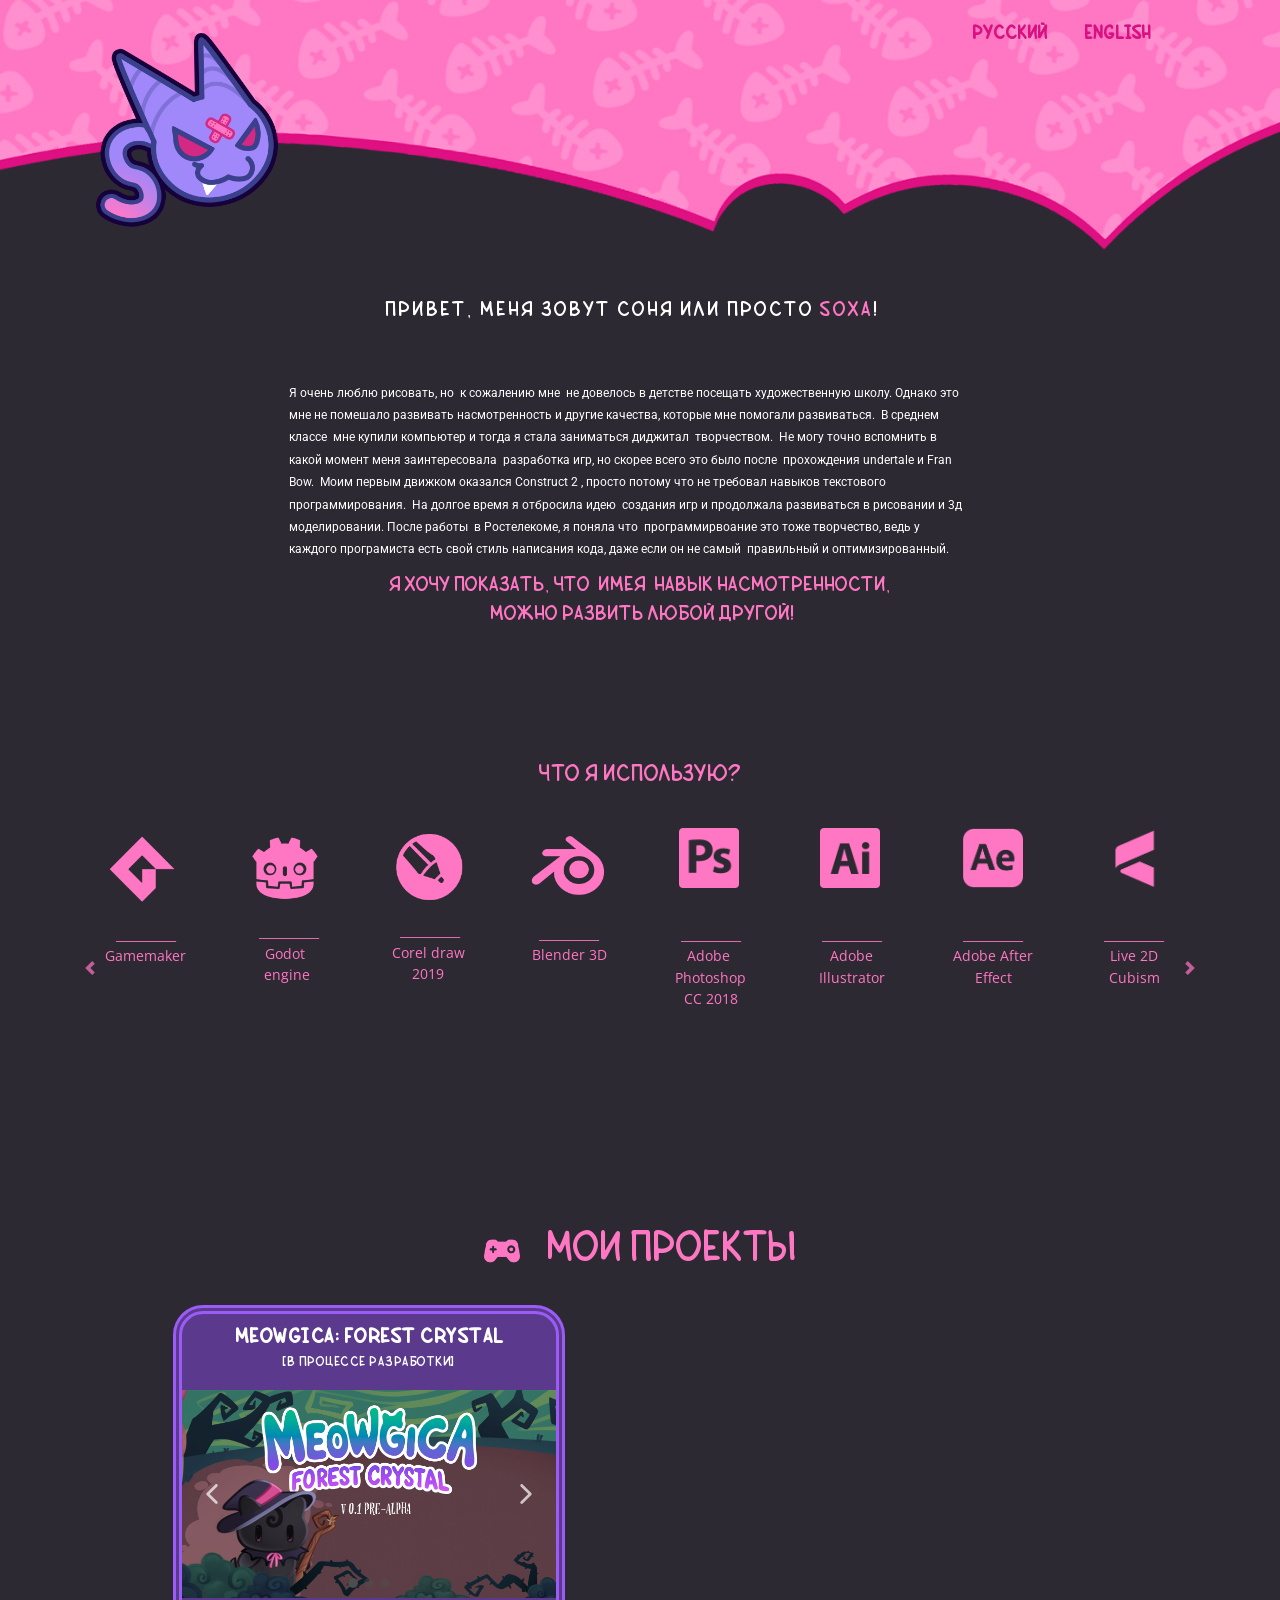
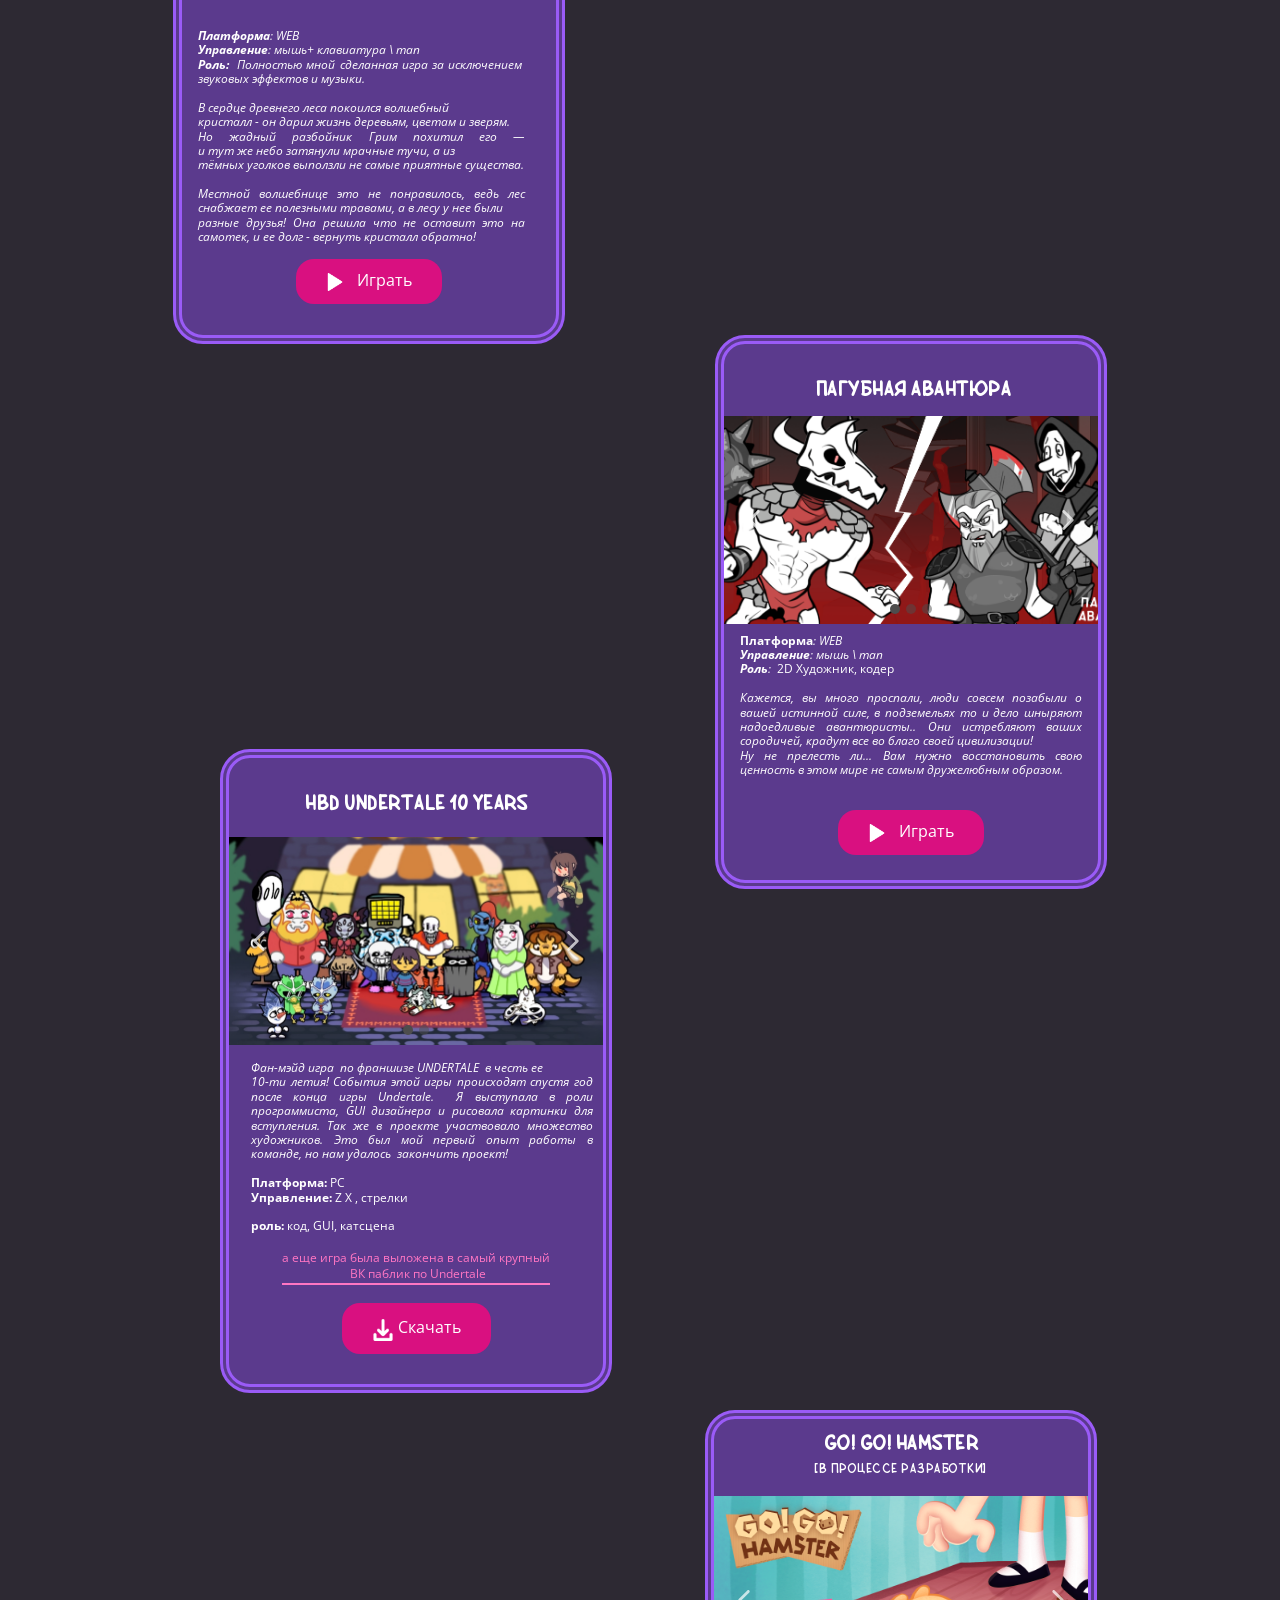
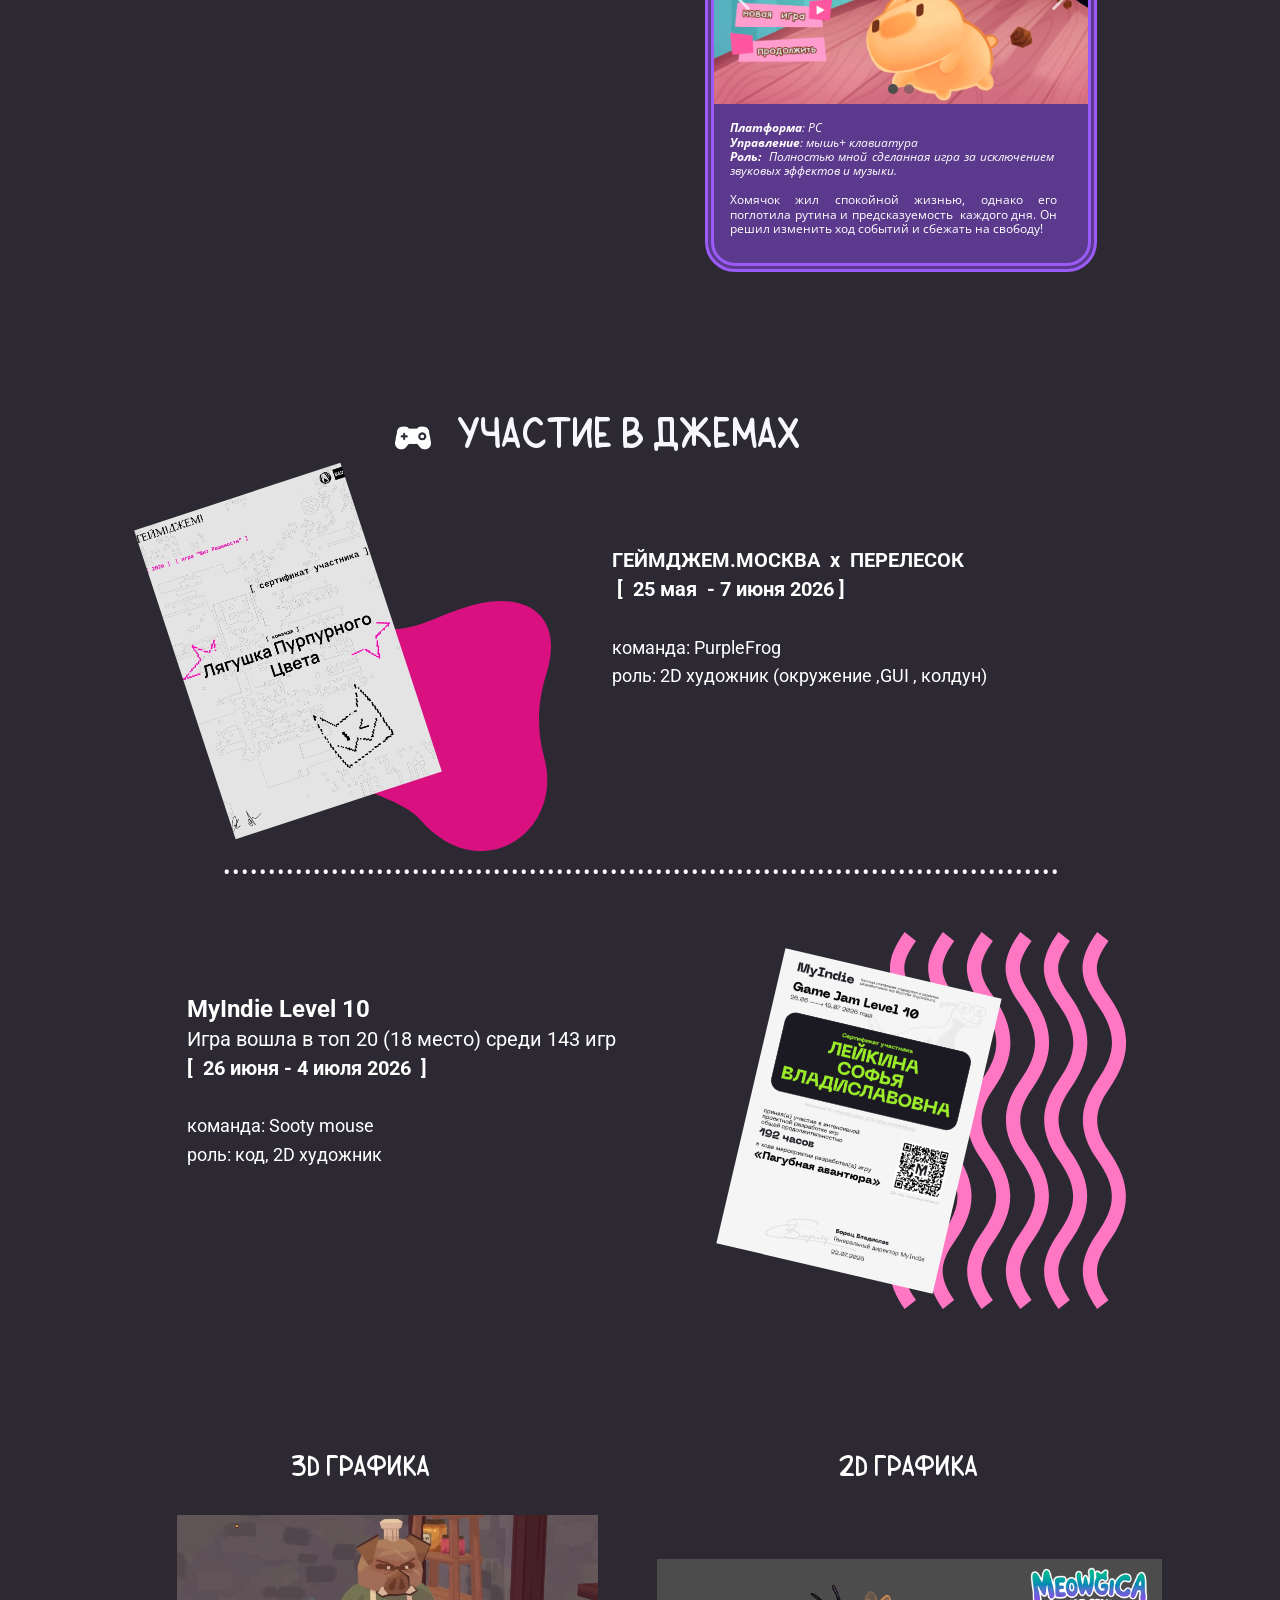
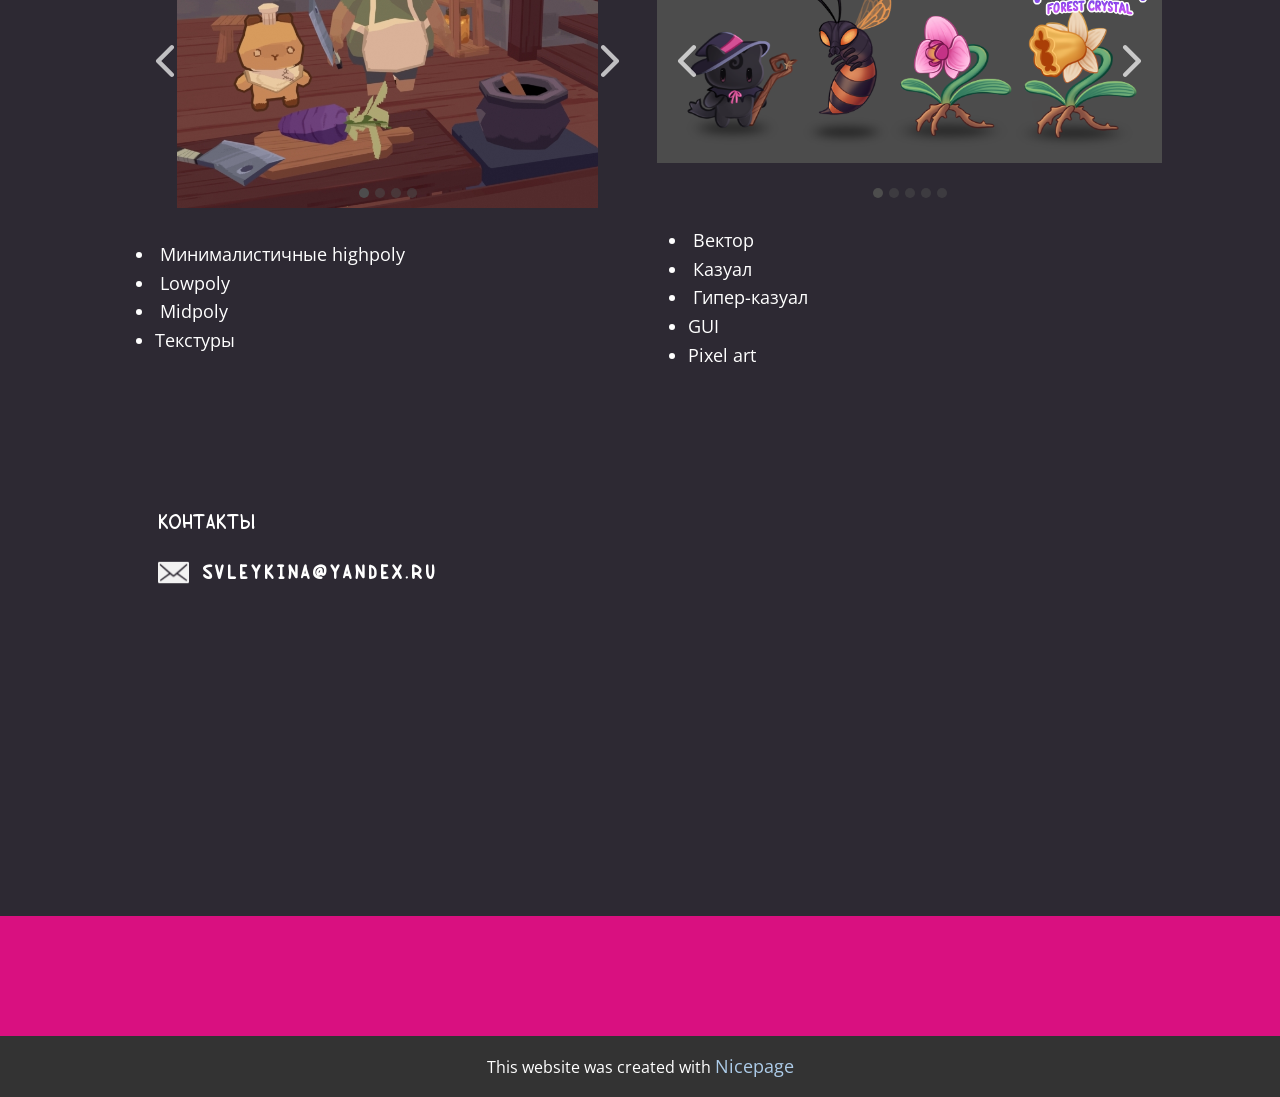
==== commit f949ffb6: "Add files via upload" ====
--- a/index.html
+++ b/index.html
@@ -49,9 +49,10 @@
       <div class="u-clearfix u-sheet u-sheet-1">
         <p class="u-align-center u-custom-font u-text u-text-white u-text-1" data-animation-name="bounceIn" data-animation-duration="1000" data-animation-delay="0" data-animation-direction=""> &nbsp;​&nbsp;Привет, меня зовут Соня или просто <span class="u-text-custom-color-5">soxa</span>! 
         </p>
-        <p class="u-align-left u-custom-font u-font-fira-code u-text u-text-white u-text-2"><span style="font-weight: 700;">Моя история</span>
-          <br>
-          <br><span style="font-size: 0.75rem;">Я очень люблю рисовать, но&nbsp; к сожалению мне&nbsp; не довелось в детстве посещать художественную школу. Однако это мне не помешало развивать насмотренность и другие качества, которые мне помогали развиваться.&nbsp; В среднем классе&nbsp; мне купили компьютер и тогда я стала заниматься диджитал&nbsp; творчеством.&nbsp; Не могу точно вспомнить в какой момент меня заинтересовала&nbsp; разработка игр, но скорее всего это было после&nbsp; прохождения undertale и Fran Bow.&nbsp; Моим первым движком оказался Construct 2 , просто потому что не требовал навыков текстового программирования.&nbsp; На долгое время я отбросила идею&nbsp; создания игр и продолжала развиваться в рисовании и 3д моделировании. После работы&nbsp; в Ростелекоме, я поняла что&nbsp; программирвоание это тоже творчество, ведь у каждого програмиста есть свой стиль написания кода, даже если он не самый&nbsp; правильный и оптимизированный.&nbsp; Я хочу показать, что&nbsp; имея&nbsp; навык насмотренности, можно развить любой другой! </span>
+        <p class="u-align-left u-custom-font u-font-roboto u-text u-text-white u-text-2">
+          <br><span style="font-size: 0.75rem;">Я очень люблю рисовать, но&nbsp; к сожалению мне&nbsp; не довелось в детстве посещать художественную школу. Однако это мне не помешало развивать насмотренность и другие качества, которые мне помогали развиваться.&nbsp; В среднем классе&nbsp; мне купили компьютер и тогда я стала заниматься диджитал&nbsp; творчеством.&nbsp; Не могу точно вспомнить в какой момент меня заинтересовала&nbsp; разработка игр, но скорее всего это было после&nbsp; прохождения undertale и Fran Bow.&nbsp; Моим первым движком оказался Construct 2 , просто потому что не требовал навыков текстового программирования.&nbsp; На долгое время я отбросила идею&nbsp; создания игр и продолжала развиваться в рисовании и 3д моделировании. После работы&nbsp; в Ростелекоме, я поняла что&nbsp; программирвоание это тоже творчество, ведь у каждого програмиста есть свой стиль написания кода, даже если он не самый&nbsp; правильный и оптимизированный.&nbsp; </span>
+        </p>
+        <p class="u-align-center u-custom-font u-text u-text-custom-color-5 u-text-3"> Я хочу показать, что&nbsp; имея&nbsp; навык насмотренности,<br>&nbsp;можно развить любой другой! 
         </p>
       </div>
     </section>
@@ -129,21 +130,21 @@
       <div class="u-clearfix u-sheet u-sheet-1">
         <h2 class="u-align-center u-custom-font u-text u-text-custom-color-5 u-text-default u-text-1"><span class="u-file-icon u-icon u-icon-1"><img src="images/982036-52aed411.png" alt=""></span>&nbsp; &nbsp;Мои проекты 
         </h2>
-        <div class="u-container-style u-custom-color-2 u-expanded-width-xs u-group u-radius u-shape-round u-group-1" data-animation-name="customAnimationIn" data-animation-duration="1000" data-animation-delay="0">
+        <div class="u-border-9 u-border-custom-color-3 u-container-style u-custom-color-2 u-expanded-width-xs u-group u-radius u-shape-round u-group-1" data-animation-name="customAnimationIn" data-animation-duration="1000" data-animation-delay="0">
           <div class="u-container-layout u-container-layout-1">
             <p class="u-align-center u-custom-font u-text u-text-2"><span style="font-size: 1.125rem; font-weight: 700;"> Meowgica: forest crystal </span>
-              <br>[Work in Progress]<br>
-            </p>
-            <div class="u-carousel u-expanded-width u-gallery u-layout-carousel u-lightbox u-no-transition u-show-text-none u-gallery-1" id="carousel-4895" data-interval="5000" data-u-ride="carousel">
+              <br>[в процессе разработки]<br>
+            </p>
+            <div class="u-carousel u-expanded-width u-gallery u-layout-carousel u-lightbox u-no-transition u-show-text-none u-gallery-1" id="carousel-4a0a" data-interval="5000" data-u-ride="carousel">
               <ol class="u-absolute-hcenter u-carousel-indicators u-carousel-indicators-1">
-                <li data-u-target="#carousel-4895" data-u-slide-to="0" class="u-active u-grey-70 u-shape-circle" style="width: 10px; height: 10px;"></li>
-                <li data-u-target="#carousel-4895" data-u-slide-to="1" class="u-grey-70 u-shape-circle" style="width: 10px; height: 10px;"></li>
-                <li data-u-target="#carousel-4895" data-u-slide-to="2" class="u-grey-70 u-shape-circle" style="width: 10px; height: 10px;"></li>
+                <li data-u-target="#carousel-4a0a" data-u-slide-to="0" class="u-active u-grey-70 u-shape-circle" style="width: 10px; height: 10px;"></li>
+                <li data-u-target="#carousel-4a0a" data-u-slide-to="1" class="u-grey-70 u-shape-circle" style="width: 10px; height: 10px;"></li>
+                <li data-u-target="#carousel-4a0a" data-u-slide-to="2" class="u-grey-70 u-shape-circle" style="width: 10px; height: 10px;"></li>
               </ol>
               <div class="u-carousel-inner u-gallery-inner u-gallery-inner-1" role="listbox">
                 <div class="u-active u-carousel-item u-gallery-item u-shape-rectangle u-carousel-item-1">
-                  <div class="u-back-slide" data-image-width="1920" data-image-height="1080">
-                    <img class="u-back-image u-expanded" src="images/6f9abb14-f19c-8766-57af-8551397010f3.png">
+                  <div class="u-back-slide" data-image-width="2100" data-image-height="900">
+                    <img class="u-back-image u-expanded" src="images/MEOWGICA.png">
                   </div>
                   <div class="u-align-center u-container-align-left u-over-slide u-valign-bottom u-over-slide-1">
                     <p class="u-align-left u-gallery-heading" style="--text-color-var: #ffffff; margin-left: 0px; margin-right: auto;">Пример заголовка</p>
@@ -177,7 +178,7 @@
                   <style data-mode="XS" data-visited="true"></style>
                 </div>
               </div>
-              <a class="u-absolute-vcenter u-carousel-control u-carousel-control-prev u-icon-circle u-opacity u-opacity-70 u-spacing-10 u-text-white u-carousel-control-1" href="#carousel-4895" role="button" data-u-slide="prev"><span aria-hidden="true">
+              <a class="u-absolute-vcenter u-carousel-control u-carousel-control-prev u-icon-circle u-opacity u-opacity-70 u-spacing-10 u-text-white u-carousel-control-1" href="#carousel-4a0a" role="button" data-u-slide="prev"><span aria-hidden="true">
                   <svg viewBox="0 0 451.847 451.847"><path d="M97.141,225.92c0-8.095,3.091-16.192,9.259-22.366L300.689,9.27c12.359-12.359,32.397-12.359,44.751,0
 c12.354,12.354,12.354,32.388,0,44.748L173.525,225.92l171.903,171.909c12.354,12.354,12.354,32.391,0,44.744
 c-12.354,12.365-32.386,12.365-44.745,0l-194.29-194.281C100.226,242.115,97.141,234.018,97.141,225.92z"></path></svg></span><span class="sr-only">
@@ -185,7 +186,7 @@
 c12.354,12.354,12.354,32.388,0,44.748L173.525,225.92l171.903,171.909c12.354,12.354,12.354,32.391,0,44.744
 c-12.354,12.365-32.386,12.365-44.745,0l-194.29-194.281C100.226,242.115,97.141,234.018,97.141,225.92z"></path></svg></span>
               </a>
-              <a class="u-absolute-vcenter u-carousel-control u-carousel-control-next u-icon-circle u-opacity u-opacity-70 u-spacing-10 u-text-white u-carousel-control-2" href="#carousel-4895" role="button" data-u-slide="next"><span aria-hidden="true">
+              <a class="u-absolute-vcenter u-carousel-control u-carousel-control-next u-icon-circle u-opacity u-opacity-70 u-spacing-10 u-text-white u-carousel-control-2" href="#carousel-4a0a" role="button" data-u-slide="next"><span aria-hidden="true">
                   <svg viewBox="0 0 451.846 451.847"><path d="M345.441,248.292L151.154,442.573c-12.359,12.365-32.397,12.365-44.75,0c-12.354-12.354-12.354-32.391,0-44.744
 L278.318,225.92L106.409,54.017c-12.354-12.359-12.354-32.394,0-44.748c12.354-12.359,32.391-12.359,44.75,0l194.287,194.284
 c6.177,6.18,9.262,14.271,9.262,22.366C354.708,234.018,351.617,242.115,345.441,248.292z"></path></svg></span><span class="sr-only">
@@ -194,22 +195,27 @@
 c6.177,6.18,9.262,14.271,9.262,22.366C354.708,234.018,351.617,242.115,345.441,248.292z"></path></svg></span>
               </a>
             </div>
-            <p class="u-align-justify u-custom-font u-font-fira-code u-text u-text-3">В&nbsp;сердце&nbsp;древнего&nbsp;леса&nbsp;покоился&nbsp;волшебный&nbsp;<br>кристалл - он&nbsp;дарил жизнь деревьям, цветам и зверям.&nbsp;<br>Но жадный разбойник&nbsp;Грим&nbsp;похитил&nbsp;его&nbsp;— и&nbsp;тут&nbsp;же&nbsp;небо&nbsp;затянули&nbsp;мрачные&nbsp;тучи,&nbsp;а&nbsp;из&nbsp;<br>т​ёмных&nbsp;уголков&nbsp;выползли не самые приятные существа.<br>
-              <br>Местной  волшебнице это  не понравилось, ведь лес снабжает ее полезными травами, а в лесу у нее были <br>разные друзья! Она решила что не оставит это на самотек, и ее долг - вернуть кристалл обратно!<br>_________________________<br>
-              <br>Полностью сделанная мной игра
-            </p>
+            <p class="u-align-justify u-custom-font u-font-fira-code u-text u-text-3"><span style="font-style: italic;"><span style="font-weight: 700;">Платформа</span>: WEB<br><span style="font-weight: 700;">Управление</span>: мышь+ клавиатура \ тап<br><span style="font-weight: 700;">Роль:&nbsp;<span style="font-weight: 400;"> Полностью мной сделанная игра за исключением&nbsp; звуковых эффектов и музыки.</span></span>
+                <br>
+                <br>В&nbsp;сердце&nbsp;древнего&nbsp;леса&nbsp;покоился&nbsp;волшебный&nbsp;<br>кристалл - он&nbsp;дарил жизнь деревьям, цветам и зверям.&nbsp;<br>Но жадный разбойник&nbsp;Грим&nbsp;похитил&nbsp;его&nbsp;— и&nbsp;тут&nbsp;же&nbsp;небо&nbsp;затянули&nbsp;мрачные&nbsp;тучи,&nbsp;а&nbsp;из&nbsp;<br>т​ёмных&nbsp;уголков&nbsp;выползли не самые приятные существа.<br>
+                <br>Местной  волшебнице это  не понравилось, ведь лес снабжает ее полезными травами, а в лесу у нее были <br>разные друзья! Она решила что не оставит это на самотек, и ее долг - вернуть кристалл обратно!</span>
+              <br>
+              <br>
+            </p>
+            <a href="https://myindie.net/games/game/meowgica-forest-crystal" class="u-border-hover-grey-60 u-border-none u-btn u-btn-round u-button-style u-custom-color-4 u-radius u-btn-1"><span class="u-file-icon u-icon u-text-white u-icon-2"><img src="images/153752-9868176b.png" alt=""></span>&nbsp;Играть
+            </a>
           </div>
         </div>
-        <div class="u-container-style u-custom-color-2 u-expanded-width-xs u-group u-radius u-shape-round u-group-2" data-animation-name="customAnimationIn" data-animation-duration="1000" data-animation-delay="0">
+        <div class="u-border-9 u-border-custom-color-3 u-container-style u-custom-color-2 u-expanded-width-xs u-group u-radius u-shape-round u-group-2" data-animation-name="customAnimationIn" data-animation-duration="1000" data-animation-delay="0">
           <div class="u-container-layout u-container-layout-2">
             <p class="u-align-center u-custom-font u-text u-text-4"><span style="font-size: 1.125rem; font-weight: 700;">&nbsp;ПАГУБНАЯ АВАНТЮРА</span>
               <br>
             </p>
-            <div class="u-carousel u-expanded-width u-gallery u-layout-carousel u-lightbox u-no-transition u-show-text-none u-gallery-2" id="carousel-514a" data-interval="5000" data-u-ride="carousel">
+            <div class="u-carousel u-expanded-width u-gallery u-layout-carousel u-lightbox u-no-transition u-show-text-none u-gallery-2" id="carousel-b4e7" data-interval="5000" data-u-ride="carousel">
               <ol class="u-absolute-hcenter u-carousel-indicators u-carousel-indicators-2">
-                <li data-u-target="#carousel-514a" data-u-slide-to="0" class="u-active u-grey-70 u-shape-circle" style="width: 10px; height: 10px;"></li>
-                <li data-u-target="#carousel-514a" data-u-slide-to="1" class="u-grey-70 u-shape-circle" style="width: 10px; height: 10px;"></li>
-                <li data-u-target="#carousel-514a" data-u-slide-to="2" class="u-grey-70 u-shape-circle" style="width: 10px; height: 10px;"></li>
+                <li data-u-target="#carousel-b4e7" data-u-slide-to="0" class="u-active u-grey-70 u-shape-circle" style="width: 10px; height: 10px;"></li>
+                <li data-u-target="#carousel-b4e7" data-u-slide-to="1" class="u-grey-70 u-shape-circle" style="width: 10px; height: 10px;"></li>
+                <li data-u-target="#carousel-b4e7" data-u-slide-to="2" class="u-grey-70 u-shape-circle" style="width: 10px; height: 10px;"></li>
               </ol>
               <div class="u-carousel-inner u-gallery-inner u-gallery-inner-2" role="listbox">
                 <div class="u-active u-carousel-item u-gallery-item u-shape-rectangle u-carousel-item-4">
@@ -248,7 +254,7 @@
                   <style data-mode="XS"></style>
                 </div>
               </div>
-              <a class="u-absolute-vcenter u-carousel-control u-carousel-control-prev u-icon-circle u-opacity u-opacity-70 u-spacing-10 u-text-white u-carousel-control-3" href="#carousel-514a" role="button" data-u-slide="prev"><span aria-hidden="true">
+              <a class="u-absolute-vcenter u-carousel-control u-carousel-control-prev u-icon-circle u-opacity u-opacity-70 u-spacing-10 u-text-white u-carousel-control-3" href="#carousel-b4e7" role="button" data-u-slide="prev"><span aria-hidden="true">
                   <svg viewBox="0 0 451.847 451.847"><path d="M97.141,225.92c0-8.095,3.091-16.192,9.259-22.366L300.689,9.27c12.359-12.359,32.397-12.359,44.751,0
 c12.354,12.354,12.354,32.388,0,44.748L173.525,225.92l171.903,171.909c12.354,12.354,12.354,32.391,0,44.744
 c-12.354,12.365-32.386,12.365-44.745,0l-194.29-194.281C100.226,242.115,97.141,234.018,97.141,225.92z"></path></svg></span><span class="sr-only">
@@ -256,7 +262,7 @@
 c12.354,12.354,12.354,32.388,0,44.748L173.525,225.92l171.903,171.909c12.354,12.354,12.354,32.391,0,44.744
 c-12.354,12.365-32.386,12.365-44.745,0l-194.29-194.281C100.226,242.115,97.141,234.018,97.141,225.92z"></path></svg></span>
               </a>
-              <a class="u-absolute-vcenter u-carousel-control u-carousel-control-next u-icon-circle u-opacity u-opacity-70 u-spacing-10 u-text-white u-carousel-control-4" href="#carousel-514a" role="button" data-u-slide="next"><span aria-hidden="true">
+              <a class="u-absolute-vcenter u-carousel-control u-carousel-control-next u-icon-circle u-opacity u-opacity-70 u-spacing-10 u-text-white u-carousel-control-4" href="#carousel-b4e7" role="button" data-u-slide="next"><span aria-hidden="true">
                   <svg viewBox="0 0 451.846 451.847"><path d="M345.441,248.292L151.154,442.573c-12.359,12.365-32.397,12.365-44.75,0c-12.354-12.354-12.354-32.391,0-44.744
 L278.318,225.92L106.409,54.017c-12.354-12.359-12.354-32.394,0-44.748c12.354-12.359,32.391-12.359,44.75,0l194.287,194.284
 c6.177,6.18,9.262,14.271,9.262,22.366C354.708,234.018,351.617,242.115,345.441,248.292z"></path></svg></span><span class="sr-only">
@@ -265,24 +271,25 @@
 c6.177,6.18,9.262,14.271,9.262,22.366C354.708,234.018,351.617,242.115,345.441,248.292z"></path></svg></span>
               </a>
             </div>
-            <p class="u-align-justify u-custom-font u-font-fira-code u-text u-text-5"><span style="font-weight: 700;"></span><span style="font-weight: 700;"><b></b></span>Кажется, вы много проспали, люди совсем позабыли о вашей истинной силе, в подземельях то и дело шныряют надоедливые авантюристы.. Они истребляют ваших сородичей, крадут все во благо своей цивилизации!<br>Ну не прелесть ли... Вам нужно восстановить свою ценность в этом мире не самым дружелюбным образом.<br>
-              <br><span style="font-weight: 700;">Платформа: </span>WEB<br><span style="font-weight: 700;">Управление: </span>мышь \ тап<br>
-              <br>роль: код, основной визуал<br>
-              <br>Игра сделана для гейм-джема&nbsp;MyIndie Level 10&nbsp;<br>
-            </p>
-            <a href="https://drive.google.com/drive/folders/16w6fShtCVpAlW_o04_vc_lKYOSMYjCdN" class="u-border-hover-grey-60 u-border-none u-btn u-btn-round u-button-style u-custom-color-4 u-radius u-btn-1"><span class="u-file-icon u-icon u-text-white u-icon-2"><img src="images/153752-9868176b.png" alt=""></span>Играть
+            <p class="u-align-justify u-text u-text-5"><span style="font-weight: 700;">Платформа</span><span style="font-style: italic;">: WEB<br><span style="font-weight: 700;">Управление</span>: мышь \ тап<br><span style="font-weight: 700;">Роль</span>:</span>&nbsp;​ 2D Художник, кодер<span style="font-weight: 700;"></span><span style="font-style: italic;"><span style="font-weight: 700;"><b></b></span>
+                <br>
+                <br>Кажется, вы много проспали, люди совсем позабыли о вашей истинной силе, в подземельях то и дело шныряют надоедливые авантюристы.. Они истребляют ваших сородичей, крадут все во благо своей цивилизации!<br>Ну не прелесть ли... Вам нужно восстановить свою ценность в этом мире не самым дружелюбным образом.</span>
+              <br>
+              <br>
+            </p>
+            <a href="https://myindie.ru/games/game/bumazhnoe-podzemele" class="u-border-hover-grey-60 u-border-none u-btn u-btn-round u-button-style u-custom-color-4 u-radius u-btn-2"><span class="u-file-icon u-icon u-text-white u-icon-3"><img src="images/153752-9868176b.png" alt=""></span>&nbsp;Играть
             </a>
           </div>
         </div>
-        <div class="u-container-style u-custom-color-2 u-expanded-width-xs u-group u-radius u-shape-round u-group-3" data-animation-name="customAnimationIn" data-animation-duration="1000" data-animation-delay="0">
+        <div class="u-border-9 u-border-custom-color-3 u-container-style u-custom-color-2 u-expanded-width-xs u-group u-radius u-shape-round u-group-3" data-animation-name="customAnimationIn" data-animation-duration="1000" data-animation-delay="0">
           <div class="u-container-layout u-valign-bottom-sm u-container-layout-3">
             <p class="u-align-center u-custom-font u-text u-text-6"><span style="font-size: 1.125rem; font-weight: 700;">HBD undertale 10 YEARS</span>
               <br>
             </p>
-            <div class="u-carousel u-expanded-width u-gallery u-layout-carousel u-lightbox u-no-transition u-show-text-none u-gallery-3" id="carousel-7394" data-interval="5000" data-u-ride="carousel">
+            <div class="u-carousel u-expanded-width u-gallery u-layout-carousel u-lightbox u-no-transition u-show-text-none u-gallery-3" id="carousel-e1c5" data-interval="5000" data-u-ride="carousel">
               <ol class="u-absolute-hcenter u-carousel-indicators u-carousel-indicators-3">
-                <li data-u-target="#carousel-7394" data-u-slide-to="0" class="u-active u-grey-70 u-shape-circle" style="width: 10px; height: 10px;"></li>
-                <li data-u-target="#carousel-7394" data-u-slide-to="1" class="u-grey-70 u-shape-circle" style="width: 10px; height: 10px;"></li>
+                <li data-u-target="#carousel-e1c5" data-u-slide-to="0" class="u-active u-grey-70 u-shape-circle" style="width: 10px; height: 10px;"></li>
+                <li data-u-target="#carousel-e1c5" data-u-slide-to="1" class="u-grey-70 u-shape-circle" style="width: 10px; height: 10px;"></li>
               </ol>
               <div class="u-carousel-inner u-gallery-inner u-gallery-inner-3" role="listbox">
                 <div class="u-active u-carousel-item u-gallery-item u-shape-rectangle u-carousel-item-7">
@@ -308,7 +315,7 @@
                   <style data-mode="XS" data-visited="true"></style>
                 </div>
               </div>
-              <a class="u-absolute-vcenter u-carousel-control u-carousel-control-prev u-icon-circle u-opacity u-opacity-70 u-spacing-10 u-text-white u-carousel-control-5" href="#carousel-7394" role="button" data-u-slide="prev"><span aria-hidden="true">
+              <a class="u-absolute-vcenter u-carousel-control u-carousel-control-prev u-icon-circle u-opacity u-opacity-70 u-spacing-10 u-text-white u-carousel-control-5" href="#carousel-e1c5" role="button" data-u-slide="prev"><span aria-hidden="true">
                   <svg viewBox="0 0 451.847 451.847"><path d="M97.141,225.92c0-8.095,3.091-16.192,9.259-22.366L300.689,9.27c12.359-12.359,32.397-12.359,44.751,0
 c12.354,12.354,12.354,32.388,0,44.748L173.525,225.92l171.903,171.909c12.354,12.354,12.354,32.391,0,44.744
 c-12.354,12.365-32.386,12.365-44.745,0l-194.29-194.281C100.226,242.115,97.141,234.018,97.141,225.92z"></path></svg></span><span class="sr-only">
@@ -316,7 +323,7 @@
 c12.354,12.354,12.354,32.388,0,44.748L173.525,225.92l171.903,171.909c12.354,12.354,12.354,32.391,0,44.744
 c-12.354,12.365-32.386,12.365-44.745,0l-194.29-194.281C100.226,242.115,97.141,234.018,97.141,225.92z"></path></svg></span>
               </a>
-              <a class="u-absolute-vcenter u-carousel-control u-carousel-control-next u-icon-circle u-opacity u-opacity-70 u-spacing-10 u-text-white u-carousel-control-6" href="#carousel-7394" role="button" data-u-slide="next"><span aria-hidden="true">
+              <a class="u-absolute-vcenter u-carousel-control u-carousel-control-next u-icon-circle u-opacity u-opacity-70 u-spacing-10 u-text-white u-carousel-control-6" href="#carousel-e1c5" role="button" data-u-slide="next"><span aria-hidden="true">
                   <svg viewBox="0 0 451.846 451.847"><path d="M345.441,248.292L151.154,442.573c-12.359,12.365-32.397,12.365-44.75,0c-12.354-12.354-12.354-32.391,0-44.744
 L278.318,225.92L106.409,54.017c-12.354-12.359-12.354-32.394,0-44.748c12.354-12.359,32.391-12.359,44.75,0l194.287,194.284
 c6.177,6.18,9.262,14.271,9.262,22.366C354.708,234.018,351.617,242.115,345.441,248.292z"></path></svg></span><span class="sr-only">
@@ -325,23 +332,84 @@
 c6.177,6.18,9.262,14.271,9.262,22.366C354.708,234.018,351.617,242.115,345.441,248.292z"></path></svg></span>
               </a>
             </div>
-            <p class="u-align-justify u-custom-font u-font-fira-code u-text u-text-7"><span style="font-weight: 700;"><span style="font-weight: 400;"> Фан-мэйд игра&nbsp; по франшизе UNDERTALE&nbsp; в честь ее&nbsp;&nbsp;</span></span>
-              <br>10-ти летия! События этой игры происходят спустя год после конца игры Undertale.&nbsp; Я выступала в роли программиста, GUI дизайнера и рисовала картинки для вступления. Так же в проекте участвовало множество художников. Это был мой первый опыт работы в команде, но нам удалось&nbsp; закончить проект! <br>
-              <br><span style="font-weight: 400;">Платформа: PC</span>
-              <br><span style="font-weight: 400;">Управление: Z X , стрелки </span>
-              <br>
-              <br>роль: код, GUI, катсцена<br>
-            </p>
-            <a href="https://vk.com/wall-102603662_1323329" class="u-active-none u-border-2 u-border-custom-color-4 u-border-no-left u-border-no-right u-border-no-top u-btn u-btn-rectangle u-button-style u-hover-none u-none u-text-custom-color-4 u-btn-2">а еще  игра была выложена в самый крупный<br>&nbsp;ВК  паблик по  Undertale
+            <p class="u-align-justify u-custom-font u-font-fira-code u-text u-text-7"><span style="font-style: italic;"><span style="font-weight: 700;"><span style="font-weight: 400;"> Фан-мэйд игра&nbsp; по франшизе UNDERTALE&nbsp; в честь ее&nbsp;&nbsp;</span></span>
+                <br>10-ти летия! События этой игры происходят спустя год после конца игры Undertale.&nbsp; Я выступала в роли программиста, GUI дизайнера и рисовала картинки для вступления. Так же в проекте участвовало множество художников. Это был мой первый опыт работы в команде, но нам удалось&nbsp; закончить проект! </span>
+              <br>
+              <br><span style="font-weight: 400;"><span style="font-weight: 700;">Платформа:</span> PC</span>
+              <br><span style="font-weight: 400;"><span style="font-weight: 700;">Управление:</span> Z X , стрелки </span>
+              <br>
+              <br><span style="font-weight: 700;">роль: </span>код, GUI, катсцена<br>
+            </p>
+            <a href="https://vk.com/wall-102603662_1323329" class="u-active-none u-border-2 u-border-custom-color-5 u-border-no-left u-border-no-right u-border-no-top u-btn u-btn-rectangle u-button-style u-hover-none u-none u-text-custom-color-5 u-btn-3">а еще  игра была выложена в самый крупный<br>&nbsp;ВК  паблик по  Undertale
             </a>
-            <a href="https://drive.google.com/drive/folders/16w6fShtCVpAlW_o04_vc_lKYOSMYjCdN" class="u-border-hover-grey-60 u-border-none u-btn u-btn-round u-button-style u-custom-color-4 u-radius u-btn-3"><span class="u-file-icon u-icon u-text-white u-icon-3"><img src="images/45162-cf89e14d.png" alt=""></span>&nbsp;Скачать
+            <a href="https://drive.google.com/drive/folders/16w6fShtCVpAlW_o04_vc_lKYOSMYjCdN" class="u-border-hover-grey-60 u-border-none u-btn u-btn-round u-button-style u-custom-color-4 u-radius u-btn-4"><span class="u-file-icon u-icon u-text-white u-icon-4"><img src="images/45162-cf89e14d.png" alt=""></span>&nbsp;Скачать
             </a>
           </div>
         </div>
+        <div class="u-border-9 u-border-custom-color-3 u-container-style u-custom-color-2 u-expanded-width-xs u-group u-radius u-shape-round u-group-4" data-animation-name="customAnimationIn" data-animation-duration="1000" data-animation-delay="0">
+          <div class="u-container-layout u-container-layout-4">
+            <p class="u-align-center u-custom-font u-text u-text-8"><span style="font-size: 18px;"><b>GO! GO! HAMSTER</b></span>
+              <br>[в процессе разработки]<br>
+            </p>
+            <div class="u-carousel u-expanded-width u-gallery u-layout-carousel u-lightbox u-no-transition u-show-text-none u-gallery-4" id="carousel-4a0a" data-interval="5000" data-u-ride="carousel">
+              <ol class="u-absolute-hcenter u-carousel-indicators u-carousel-indicators-4">
+                <li data-u-target="#carousel-4a0a" data-u-slide-to="0" class="u-active u-grey-70 u-shape-circle" style="width: 10px; height: 10px;"></li>
+                <li data-u-target="#carousel-4a0a" data-u-slide-to="1" class="u-grey-70 u-shape-circle" style="width: 10px; height: 10px;"></li>
+              </ol>
+              <div class="u-carousel-inner u-gallery-inner u-gallery-inner-4" role="listbox">
+                <div class="u-active u-carousel-item u-gallery-item u-shape-rectangle u-carousel-item-9">
+                  <div class="u-back-slide" data-image-width="1911" data-image-height="1036">
+                    <img class="u-back-image u-expanded" src="images/HAM2.png">
+                  </div>
+                  <div class="u-align-center u-container-align-left u-over-slide u-valign-bottom u-over-slide-9">
+                    <p class="u-align-left u-gallery-heading" style="--text-color-var: #ffffff; margin-left: 0px; margin-right: auto;">Пример заголовка</p>
+                    <p class="u-align-left u-custom-color-6 u-gallery-text u-text-color-var" style="--text-color-var: #ffffff; margin-left: 0px; margin-right: auto;">Пример текста</p>
+                  </div>
+                </div>
+                <div class="u-carousel-item u-gallery-item u-shape-rectangle u-carousel-item-10" data-image-width="1362" data-image-height="765">
+                  <div class="u-back-slide" data-image-width="1135" data-image-height="655">
+                    <img class="u-back-image u-expanded" src="images/HAM.png">
+                  </div>
+                  <div class="u-align-center u-container-align-left u-over-slide u-valign-bottom u-over-slide-10">
+                    <p class="u-align-left u-gallery-heading" style="--text-color-var: #ffffff; margin-left: 0px; margin-right: auto;"></p>
+                  </div>
+                  <style data-mode="XL" data-visited="true"></style>
+                  <style data-mode="LG"></style>
+                  <style data-mode="MD" data-visited="true"></style>
+                  <style data-mode="SM"></style>
+                  <style data-mode="XS" data-visited="true"></style>
+                </div>
+              </div>
+              <a class="u-absolute-vcenter u-carousel-control u-carousel-control-prev u-icon-circle u-opacity u-opacity-70 u-spacing-10 u-text-white u-carousel-control-7" href="#carousel-4a0a" role="button" data-u-slide="prev"><span aria-hidden="true">
+                  <svg viewBox="0 0 451.847 451.847"><path d="M97.141,225.92c0-8.095,3.091-16.192,9.259-22.366L300.689,9.27c12.359-12.359,32.397-12.359,44.751,0
+c12.354,12.354,12.354,32.388,0,44.748L173.525,225.92l171.903,171.909c12.354,12.354,12.354,32.391,0,44.744
+c-12.354,12.365-32.386,12.365-44.745,0l-194.29-194.281C100.226,242.115,97.141,234.018,97.141,225.92z"></path></svg></span><span class="sr-only">
+                  <svg viewBox="0 0 451.847 451.847"><path d="M97.141,225.92c0-8.095,3.091-16.192,9.259-22.366L300.689,9.27c12.359-12.359,32.397-12.359,44.751,0
+c12.354,12.354,12.354,32.388,0,44.748L173.525,225.92l171.903,171.909c12.354,12.354,12.354,32.391,0,44.744
+c-12.354,12.365-32.386,12.365-44.745,0l-194.29-194.281C100.226,242.115,97.141,234.018,97.141,225.92z"></path></svg></span>
+              </a>
+              <a class="u-absolute-vcenter u-carousel-control u-carousel-control-next u-icon-circle u-opacity u-opacity-70 u-spacing-10 u-text-white u-carousel-control-8" href="#carousel-4a0a" role="button" data-u-slide="next"><span aria-hidden="true">
+                  <svg viewBox="0 0 451.846 451.847"><path d="M345.441,248.292L151.154,442.573c-12.359,12.365-32.397,12.365-44.75,0c-12.354-12.354-12.354-32.391,0-44.744
+L278.318,225.92L106.409,54.017c-12.354-12.359-12.354-32.394,0-44.748c12.354-12.359,32.391-12.359,44.75,0l194.287,194.284
+c6.177,6.18,9.262,14.271,9.262,22.366C354.708,234.018,351.617,242.115,345.441,248.292z"></path></svg></span><span class="sr-only">
+                  <svg viewBox="0 0 451.846 451.847"><path d="M345.441,248.292L151.154,442.573c-12.359,12.365-32.397,12.365-44.75,0c-12.354-12.354-12.354-32.391,0-44.744
+L278.318,225.92L106.409,54.017c-12.354-12.359-12.354-32.394,0-44.748c12.354-12.359,32.391-12.359,44.75,0l194.287,194.284
+c6.177,6.18,9.262,14.271,9.262,22.366C354.708,234.018,351.617,242.115,345.441,248.292z"></path></svg></span>
+              </a>
+            </div>
+            <p class="u-align-justify u-custom-font u-font-fira-code u-text u-text-9"><span style="font-style: italic;"><span style="font-weight: 700;">Платформа</span>: PC<br><span style="font-weight: 700;">Управление</span>: мышь+ клавиатура&nbsp;<br><span style="font-weight: 700;">Роль:&nbsp;<span style="font-weight: 400;"> Полностью мной сделанная игра за исключением&nbsp; звуковых эффектов и музыки.</span></span>
+                <br>
+                <br></span>Хомячок жил спокойной жизнью, однако его поглотила рутина и предсказуемость&nbsp; каждого дня. Он решил изменить ход событий и сбежать на свободу!<br>
+              <br>
+            </p>
+          </div>
+        </div>
       </div>
     </section>
-    <section class="skrollable u-align-center u-clearfix u-container-align-center u-valign-top-xs u-section-4" id="block-11">
+    <section class="skrollable u-align-center u-clearfix u-valign-top-xs u-section-4" id="block-11">
       <div class="u-clearfix u-sheet u-sheet-1">
+        <h2 class="u-align-center u-custom-font u-text u-text-default u-text-palette-5-light-3 u-text-1"><span class="u-file-icon u-icon u-text-white"><img src="images/982036-11ea0044.png" alt=""></span>&nbsp; &nbsp;участие в джемах
+        </h2>
         <div class="u-shape u-shape-svg u-text-custom-color-4 u-shape-1" data-animation-name="customAnimationIn" data-animation-duration="3000" data-animation-delay="0" data-animation-direction="" data-animation-out="1">
           <svg class="u-svg-link" preserveAspectRatio="none" viewBox="0 0 160 160" style=""><use xlink:href="#svg-806e"></use></svg>
           <svg class="u-svg-content" viewBox="0 0 160 160" x="0px" y="0px" id="svg-806e"><path d="M157.4,45.5c11.3-39.1-16.3-50.2-43.8-43.8c-25.2,5.8-35.5,17.2-61,16.5C21.7,17.4,0,39.8,0,71.3
@@ -350,6 +418,13 @@
         <div class="u-rotation-parent u-rotation-parent-1">
           <img class="u-image u-image-default u-image-1" src="images/photo_2026-06-11_16-46-30.jpg" alt="" data-image-width="905" data-image-height="1280">
         </div>
+        <p class="u-align-center u-text u-text-2">.............................................................................................</p>
+        <h4 class="u-align-left u-text u-text-body-alt-color u-text-3"><span style="font-weight: 700;">&nbsp; &nbsp; &nbsp; &nbsp; &nbsp; &nbsp; &nbsp; &nbsp; &nbsp; &nbsp; &nbsp; &nbsp; &nbsp; &nbsp; &nbsp; &nbsp; &nbsp; &nbsp; &nbsp; &nbsp; &nbsp; &nbsp; &nbsp; &nbsp; &nbsp; &nbsp; &nbsp; &nbsp; &nbsp; &nbsp; &nbsp; <span style="font-size: 1.25rem;">ГЕЙМДЖЕМ.МОСКВА&nbsp; х&nbsp; ПЕРЕЛЕСОК&nbsp;</span></span><span style="font-size: 1.25rem;">
+            <br>&nbsp;<span style="font-weight: 700;">[&nbsp; 25 мая&nbsp; - 7 июня 2026 ]</span></span>
+          <br>
+          <br><span style="font-size: 1.125rem;">команда: PurpleFrog&nbsp;<br>роль: 2D художник (окружение ,GUI , колдун)</span>
+          <br>
+        </h4>
         <div class="u-shape u-shape-svg u-text-custom-color-5 u-shape-2">
           <svg class="u-svg-link" preserveAspectRatio="none" viewBox="0 0 100 160" style=""><use xlink:href="#svg-14c9"></use></svg>
           <svg class="u-svg-content" viewBox="0 0 100 160" x="0px" y="0px" id="svg-14c9"><path d="M27.2,27c9.9,13.9,9.9,25.8,0,39.8c-6.4,9.1-6.4,16.8,0,25.9c9.8,13.8,9.8,25.1,0,38.9c-6.5,9.2-6.5,15.4,0,24.6l-4.8,3.8
@@ -368,16 +443,12 @@
 	c-8.3-11.6-8.3-19.2,0-30.8l4.8,3.8c-6.6,9.3-6.6,13.9,0,23.3c9.9,13.9,9.9,25.8,0,39.8c-6.4,9.1-6.4,16.8,0,25.9
 	c9.8,13.8,9.8,25.1,0,38.9c-6.5,9.2-6.5,15.4,0,24.6l-4.8,3.7C79.8,148.8,79.5,139.4,87.8,127.8z"></path></svg>
         </div>
-        <h2 class="u-align-center u-custom-font u-text u-text-default u-text-palette-5-light-3 u-text-1"><span class="u-file-icon u-icon u-text-white"><img src="images/982036-11ea0044.png" alt=""></span>&nbsp; &nbsp;участие в джемах
-        </h2>
-        <h4 class="u-align-left u-text u-text-body-alt-color u-text-2"><span style="font-weight: 700;">&nbsp; &nbsp; &nbsp; &nbsp; &nbsp; &nbsp; &nbsp; &nbsp; &nbsp; &nbsp; &nbsp; &nbsp; &nbsp; &nbsp; &nbsp; &nbsp; &nbsp; &nbsp; &nbsp; &nbsp; &nbsp; &nbsp; &nbsp; &nbsp; &nbsp; &nbsp; &nbsp; &nbsp; &nbsp; &nbsp; &nbsp; <span style="font-size: 1.25rem;">ГЕЙМДЖЕМ.МОСКВА&nbsp; х&nbsp; ПЕРЕЛЕСОК&nbsp;</span></span><span style="font-size: 1.25rem;">
-            <br>&nbsp;<span style="font-weight: 700;">[&nbsp; 25 мая&nbsp; - 7 июня 2026 ]</span></span>
-          <br>
-          <br><span style="font-size: 1.125rem;">команда: PurpleFrog&nbsp;<br>роль: 2D художник (окружение ,GUI , колдун)</span>
-          <br>
-        </h4>
-        <h4 class="u-align-left u-text u-text-body-alt-color u-text-3"><span style="font-weight: 700; font-size: 1.25rem;"></span><span style="font-weight: 700;">MyIndie Level 10&nbsp;</span><span style="font-size: 1.25rem;">
-            <br><span style="font-weight: 700;"></span></span><span style="font-size: 1.25rem; font-weight: 700;">[&nbsp; 26 июня - 4 июля  2026&nbsp; ] </span>
+        <div class="u-rotation-parent u-rotation-parent-2">
+          <img class="u-image u-image-default u-image-2" src="images/-1.png" alt="" data-image-width="920" data-image-height="648">
+        </div>
+        <h4 class="u-align-left u-text u-text-body-alt-color u-text-4"><span style="font-weight: 700; font-size: 1.25rem;"></span><span style="font-weight: 700;">MyIndie Level 10&nbsp;</span>
+          <br><span style="font-size: 1.25rem;" class="u-text-white">Игра вошла в топ 20 (18 место) среди 143 игр&nbsp;</span>
+          <br><span style="font-size: 1.25rem;"><span style="font-weight: 700;"></span></span><span style="font-size: 1.25rem; font-weight: 700;">[&nbsp; 26 июня - 4 июля  2026&nbsp; ] </span>
           <br>
           <br><span style="font-size: 1.125rem;">команда: Sooty mouse<br>роль: код, 2D художник&nbsp;</span>
           <br>
@@ -386,25 +457,19 @@
     </section>
     <section class="u-clearfix u-custom-color-1 u-section-5" id="block-12">
       <div class="u-clearfix u-sheet u-sheet-1">
-        <p class="u-custom-font u-text u-text-default u-text-white u-text-1">мои работы 3d </p>
-        <ul class="u-text u-text-default u-text-white u-text-2">
-          <li>&nbsp;минималистичные highpoly</li>
-          <li>&nbsp;Lowpoly</li>
-          <li>&nbsp;Midpoly </li>
-          <li>Текстуры</li>
-        </ul>
-        <div class="u-carousel u-expanded-width-xs u-gallery u-gallery-slider u-layout-carousel u-lightbox u-no-transition u-show-text-on-hover u-gallery-1" data-interval="5000" data-u-ride="carousel" id="carousel-4ff6">
+        <p class="u-custom-font u-text u-text-default u-text-white u-text-1">3d графика </p>
+        <p class="u-custom-font u-text u-text-default u-text-white u-text-2">2d графика </p>
+        <div class="u-carousel u-expanded-width-xs u-gallery u-gallery-slider u-layout-carousel u-lightbox u-no-transition u-show-text-on-hover u-gallery-1" data-interval="5000" data-u-ride="carousel" id="carousel-bb08">
           <ol class="u-absolute-hcenter u-carousel-indicators u-carousel-indicators-1">
-            <li data-u-target="#carousel-4ff6" data-u-slide-to="0" class="u-active u-grey-70 u-shape-circle" style="width: 10px; height: 10px;"></li>
-            <li data-u-target="#carousel-4ff6" data-u-slide-to="1" class="u-grey-70 u-shape-circle" style="width: 10px; height: 10px;"></li>
-            <li data-u-target="#carousel-4ff6" data-u-slide-to="2" class="u-grey-70 u-shape-circle" style="width: 10px; height: 10px;"></li>
-            <li data-u-target="#carousel-4ff6" data-u-slide-to="3" class="u-grey-70 u-shape-circle" style="width: 10px; height: 10px;"></li>
-            <li data-u-target="#carousel-4ff6" data-u-slide-to="4" class="u-grey-70 u-shape-circle" style="width: 10px; height: 10px;"></li>
+            <li data-u-target="#carousel-bb08" data-u-slide-to="0" class="u-active u-grey-70 u-shape-circle" style="width: 10px; height: 10px;"></li>
+            <li data-u-target="#carousel-bb08" data-u-slide-to="1" class="u-grey-70 u-shape-circle" style="width: 10px; height: 10px;"></li>
+            <li data-u-target="#carousel-bb08" data-u-slide-to="2" class="u-grey-70 u-shape-circle" style="width: 10px; height: 10px;"></li>
+            <li data-u-target="#carousel-bb08" data-u-slide-to="3" class="u-grey-70 u-shape-circle" style="width: 10px; height: 10px;"></li>
           </ol>
-          <div class="u-carousel-inner u-gallery-inner" role="listbox">
+          <div class="u-carousel-inner u-gallery-inner u-gallery-inner-1" role="listbox">
             <div class="u-active u-carousel-item u-effect-fade u-gallery-item u-carousel-item-1">
               <div class="u-back-slide" data-image-width="777" data-image-height="540">
-                <img class="u-back-image u-expanded" src="images/BRJCxtU3jeG19uSqcOitGDN55K3gGr9E1k6HG-8E-1ED0Ig3JDjysyt3cvLiI--XoVMLFVa2Otm61NVgbvp5YLbK.jpg">
+                <img class="u-back-image u-expanded u-image-contain" src="images/BRJCxtU3jeG19uSqcOitGDN55K3gGr9E1k6HG-8E-1ED0Ig3JDjysyt3cvLiI--XoVMLFVa2Otm61NVgbvp5YLbK.jpg">
               </div>
               <div class="u-align-center u-over-slide u-shading u-valign-bottom-xl u-over-slide-1">
                 <h3 class="u-gallery-heading">Пример заголовка</h3>
@@ -412,17 +477,17 @@
               </div>
             </div>
             <div class="u-carousel-item u-effect-fade u-gallery-item u-carousel-item-2">
-              <div class="u-back-slide" data-image-width="1280" data-image-height="720">
-                <img class="u-back-image u-expanded" src="images/photo_2026-01-13_20-51-45.jpg">
+              <div class="u-back-slide" data-image-width="1135" data-image-height="655">
+                <img class="u-back-image u-expanded" src="images/HAM.png">
               </div>
               <div class="u-align-center u-over-slide u-shading u-valign-bottom-xl u-over-slide-2">
                 <h3 class="u-gallery-heading">Пример заголовка</h3>
                 <p class="u-gallery-text">Пример текста</p>
               </div>
             </div>
-            <div class="u-carousel-item u-effect-fade u-gallery-item u-carousel-item-3" data-image-width="597" data-image-height="492">
+            <div class="u-carousel-item u-effect-fade u-gallery-item u-carousel-item-3" data-image-width="1888" data-image-height="921">
               <div class="u-back-slide">
-                <img class="u-back-image u-expanded" src="images/FmUF4bVcB9C37pidcAz7WFRlLZpqMIisLrARam--BvP78m1uAJun9HfVknoBdYnii8Iatl6kCwOr7wHwSbbUbyiT.jpg">
+                <img class="u-back-image u-expanded" src="images/DKWFYVFH16eAVigGo3fHFwi-4nqQa6QhElFkeJdPhSqfaI-vlcLezc2RsOtf9ZXb8CPfFrfVVt064n4SaNV55Oed.jpg">
               </div>
               <div class="u-align-center u-over-slide u-shading u-valign-bottom-xl u-over-slide-3"></div>
               <style data-mode="XL" data-visited="true"></style>
@@ -431,30 +496,97 @@
               <style data-mode="SM"></style>
               <style data-mode="XS" data-visited="true"></style>
             </div>
-            <div class="u-carousel-item u-effect-fade u-gallery-item u-carousel-item-4" data-image-width="1888" data-image-height="921">
+            <div class="u-carousel-item u-effect-fade u-gallery-item u-carousel-item-4" data-image-width="1530" data-image-height="827">
               <div class="u-back-slide">
-                <img class="u-back-image u-expanded" src="images/DKWFYVFH16eAVigGo3fHFwi-4nqQa6QhElFkeJdPhSqfaI-vlcLezc2RsOtf9ZXb8CPfFrfVVt064n4SaNV55Oed.jpg">
+                <img class="u-back-image u-expanded u-image-contain" src="images/ENA096Gjd7k0UnelSj1CQvLN1X92KSOI4-crpX5PzgUt6ZG0Dg2EHQy_FY9Y0plkW43cxEfo78ru8VlnttQ0_FPS.jpg">
               </div>
               <div class="u-align-center u-over-slide u-shading u-valign-bottom-xl u-over-slide-4"></div>
-              <style data-mode="XL"></style>
+              <style data-mode="XL" data-visited="true"></style>
               <style data-mode="LG"></style>
               <style data-mode="MD" data-visited="true"></style>
               <style data-mode="SM"></style>
               <style data-mode="XS" data-visited="true"></style>
             </div>
-            <div class="u-carousel-item u-effect-fade u-gallery-item u-carousel-item-5" data-image-width="1530" data-image-height="827">
-              <div class="u-back-slide">
-                <img class="u-back-image u-expanded" src="images/ENA096Gjd7k0UnelSj1CQvLN1X92KSOI4-crpX5PzgUt6ZG0Dg2EHQy_FY9Y0plkW43cxEfo78ru8VlnttQ0_FPS.jpg">
-              </div>
-              <div class="u-align-center u-over-slide u-shading u-valign-bottom-xl u-over-slide-5"></div>
-              <style data-mode="XL"></style>
+          </div>
+          <a class="u-absolute-vcenter u-carousel-control u-carousel-control-prev u-icon-circle u-opacity u-opacity-70 u-spacing-10 u-text-white u-carousel-control-1" href="#carousel-bb08" role="button" data-u-slide="prev"><span aria-hidden="true">
+              <svg viewBox="0 0 451.847 451.847"><path d="M97.141,225.92c0-8.095,3.091-16.192,9.259-22.366L300.689,9.27c12.359-12.359,32.397-12.359,44.751,0
+c12.354,12.354,12.354,32.388,0,44.748L173.525,225.92l171.903,171.909c12.354,12.354,12.354,32.391,0,44.744
+c-12.354,12.365-32.386,12.365-44.745,0l-194.29-194.281C100.226,242.115,97.141,234.018,97.141,225.92z"></path></svg></span><span class="sr-only">
+              <svg viewBox="0 0 451.847 451.847"><path d="M97.141,225.92c0-8.095,3.091-16.192,9.259-22.366L300.689,9.27c12.359-12.359,32.397-12.359,44.751,0
+c12.354,12.354,12.354,32.388,0,44.748L173.525,225.92l171.903,171.909c12.354,12.354,12.354,32.391,0,44.744
+c-12.354,12.365-32.386,12.365-44.745,0l-194.29-194.281C100.226,242.115,97.141,234.018,97.141,225.92z"></path></svg></span>
+          </a>
+          <a class="u-absolute-vcenter u-carousel-control u-carousel-control-next u-icon-circle u-opacity u-opacity-70 u-spacing-10 u-text-white u-carousel-control-2" href="#carousel-bb08" role="button" data-u-slide="next"><span aria-hidden="true">
+              <svg viewBox="0 0 451.846 451.847"><path d="M345.441,248.292L151.154,442.573c-12.359,12.365-32.397,12.365-44.75,0c-12.354-12.354-12.354-32.391,0-44.744
+L278.318,225.92L106.409,54.017c-12.354-12.359-12.354-32.394,0-44.748c12.354-12.359,32.391-12.359,44.75,0l194.287,194.284
+c6.177,6.18,9.262,14.271,9.262,22.366C354.708,234.018,351.617,242.115,345.441,248.292z"></path></svg></span><span class="sr-only">
+              <svg viewBox="0 0 451.846 451.847"><path d="M345.441,248.292L151.154,442.573c-12.359,12.365-32.397,12.365-44.75,0c-12.354-12.354-12.354-32.391,0-44.744
+L278.318,225.92L106.409,54.017c-12.354-12.359-12.354-32.394,0-44.748c12.354-12.359,32.391-12.359,44.75,0l194.287,194.284
+c6.177,6.18,9.262,14.271,9.262,22.366C354.708,234.018,351.617,242.115,345.441,248.292z"></path></svg></span>
+          </a>
+        </div>
+        <div class="u-carousel u-expanded-width-xs u-gallery u-gallery-slider u-layout-carousel u-lightbox u-no-transition u-show-text-on-hover u-gallery-2" data-interval="5000" data-u-ride="carousel" id="carousel-3ba1">
+          <ol class="u-absolute-hcenter u-carousel-indicators u-carousel-indicators-2">
+            <li data-u-target="#carousel-3ba1" data-u-slide-to="0" class="u-active u-grey-70 u-shape-circle" style="width: 10px; height: 10px;"></li>
+            <li data-u-target="#carousel-3ba1" data-u-slide-to="1" class="u-grey-70 u-shape-circle" style="width: 10px; height: 10px;"></li>
+            <li data-u-target="#carousel-3ba1" data-u-slide-to="2" class="u-grey-70 u-shape-circle" style="width: 10px; height: 10px;"></li>
+            <li data-u-target="#carousel-3ba1" data-u-slide-to="3" class="u-grey-70 u-shape-circle" style="width: 10px; height: 10px;"></li>
+            <li data-u-target="#carousel-3ba1" data-u-slide-to="4" class="u-grey-70 u-shape-circle" style="width: 10px; height: 10px;"></li>
+          </ol>
+          <div class="u-carousel-inner u-gallery-inner u-gallery-inner-2" role="listbox">
+            <div class="u-active u-carousel-item u-effect-fade u-gallery-item u-carousel-item-5">
+              <div class="u-back-slide" data-image-width="1508" data-image-height="609">
+                <img class="u-back-image u-expanded u-image-contain" src="images/characters.png">
+              </div>
+              <div class="u-align-center u-over-slide u-shading u-valign-bottom-xl u-over-slide-5">
+                <h3 class="u-gallery-heading">Пример заголовка</h3>
+                <p class="u-gallery-text">Пример текста</p>
+              </div>
+            </div>
+            <div class="u-carousel-item u-effect-fade u-gallery-item u-carousel-item-6">
+              <div class="u-back-slide" data-image-width="2000" data-image-height="1231">
+                <img class="u-back-image u-expanded" src="images/gui_background_characters_design2.png">
+              </div>
+              <div class="u-align-center u-over-slide u-shading u-valign-bottom-xl u-over-slide-6">
+                <h3 class="u-gallery-heading">Пример заголовка</h3>
+                <p class="u-gallery-text">Пример текста</p>
+              </div>
+            </div>
+            <div class="u-carousel-item u-effect-fade u-gallery-item u-carousel-item-7" data-image-width="1888" data-image-height="921">
+              <div class="u-back-slide" data-image-width="1280" data-image-height="720">
+                <img class="u-back-image u-expanded" src="images/IMG_20260503_190053_230.jpg">
+              </div>
+              <div class="u-align-center u-over-slide u-shading u-valign-bottom-xl u-over-slide-7"></div>
+              <style data-mode="XL" data-visited="true"></style>
               <style data-mode="LG"></style>
               <style data-mode="MD" data-visited="true"></style>
               <style data-mode="SM"></style>
               <style data-mode="XS" data-visited="true"></style>
             </div>
+            <div class="u-carousel-item u-effect-fade u-gallery-item u-carousel-item-8" data-image-width="1530" data-image-height="827">
+              <div class="u-back-slide" data-image-width="1280" data-image-height="720">
+                <img class="u-back-image u-expanded" src="images/we.jpg">
+              </div>
+              <div class="u-align-center u-over-slide u-shading u-valign-bottom-xl u-over-slide-8"></div>
+              <style data-mode="XL" data-visited="true"></style>
+              <style data-mode="LG"></style>
+              <style data-mode="MD" data-visited="true"></style>
+              <style data-mode="SM"></style>
+              <style data-mode="XS" data-visited="true"></style>
+            </div>
+            <div class="u-carousel-item u-effect-fade u-gallery-item u-carousel-item-9" data-image-width="1920" data-image-height="935">
+              <div class="u-back-slide">
+                <img class="u-back-image u-expanded u-image-contain" src="images/promo.png">
+              </div>
+              <div class="u-align-center u-over-slide u-shading u-valign-bottom-xl u-over-slide-9"></div>
+              <style data-mode="XL" data-visited="true"></style>
+              <style data-mode="LG"></style>
+              <style data-mode="MD"></style>
+              <style data-mode="SM"></style>
+              <style data-mode="XS"></style>
+            </div>
           </div>
-          <a class="u-absolute-vcenter u-carousel-control u-carousel-control-prev u-icon-circle u-opacity u-opacity-70 u-spacing-10 u-text-white u-carousel-control-1" href="#carousel-4ff6" role="button" data-u-slide="prev"><span aria-hidden="true">
+          <a class="u-absolute-vcenter u-carousel-control u-carousel-control-prev u-icon-circle u-opacity u-opacity-70 u-spacing-10 u-text-white u-carousel-control-3" href="#carousel-3ba1" role="button" data-u-slide="prev"><span aria-hidden="true">
               <svg viewBox="0 0 451.847 451.847"><path d="M97.141,225.92c0-8.095,3.091-16.192,9.259-22.366L300.689,9.27c12.359-12.359,32.397-12.359,44.751,0
 c12.354,12.354,12.354,32.388,0,44.748L173.525,225.92l171.903,171.909c12.354,12.354,12.354,32.391,0,44.744
 c-12.354,12.365-32.386,12.365-44.745,0l-194.29-194.281C100.226,242.115,97.141,234.018,97.141,225.92z"></path></svg></span><span class="sr-only">
@@ -462,7 +594,7 @@
 c12.354,12.354,12.354,32.388,0,44.748L173.525,225.92l171.903,171.909c12.354,12.354,12.354,32.391,0,44.744
 c-12.354,12.365-32.386,12.365-44.745,0l-194.29-194.281C100.226,242.115,97.141,234.018,97.141,225.92z"></path></svg></span>
           </a>
-          <a class="u-absolute-vcenter u-carousel-control u-carousel-control-next u-icon-circle u-opacity u-opacity-70 u-spacing-10 u-text-white u-carousel-control-2" href="#carousel-4ff6" role="button" data-u-slide="next"><span aria-hidden="true">
+          <a class="u-absolute-vcenter u-carousel-control u-carousel-control-next u-icon-circle u-opacity u-opacity-70 u-spacing-10 u-text-white u-carousel-control-4" href="#carousel-3ba1" role="button" data-u-slide="next"><span aria-hidden="true">
               <svg viewBox="0 0 451.846 451.847"><path d="M345.441,248.292L151.154,442.573c-12.359,12.365-32.397,12.365-44.75,0c-12.354-12.354-12.354-32.391,0-44.744
 L278.318,225.92L106.409,54.017c-12.354-12.359-12.354-32.394,0-44.748c12.354-12.359,32.391-12.359,44.75,0l194.287,194.284
 c6.177,6.18,9.262,14.271,9.262,22.366C354.708,234.018,351.617,242.115,345.441,248.292z"></path></svg></span><span class="sr-only">
@@ -471,6 +603,19 @@
 c6.177,6.18,9.262,14.271,9.262,22.366C354.708,234.018,351.617,242.115,345.441,248.292z"></path></svg></span>
           </a>
         </div>
+        <ul class="u-text u-text-white u-text-3">
+          <li>&nbsp;Вектор</li>
+          <li>&nbsp;Казуал</li>
+          <li>&nbsp;​Гипер-казуал</li>
+          <li>GUI</li>
+          <li>Pixel art</li>
+        </ul>
+        <ul class="u-text u-text-default u-text-white u-text-4">
+          <li>&nbsp;Минималистичные highpoly</li>
+          <li>&nbsp;Lowpoly</li>
+          <li>&nbsp;Midpoly </li>
+          <li> Текстуры</li>
+        </ul>
       </div>
     </section>
     <section class="u-clearfix u-custom-color-1 u-section-6" id="block-6">
--- a/nicepage.css
+++ b/nicepage.css
@@ -48066,7 +48066,7 @@
         .u-table-alt-custom-color-2 tr:nth-child(even)
         {
             color: #ffffff;
-            background-color: #151218;
+            background-color: #5b3a8d;
 
         }
 
@@ -48076,7 +48076,7 @@
         .u-button-style.u-custom-color-2[class*="u-border-"]
         {
             color: #ffffff !important;
-            background-color: #151218 !important;
+            background-color: #5b3a8d !important;
         }
 
         .u-button-style.u-custom-color-2:hover,
@@ -48093,7 +48093,7 @@
         li.active > .u-button-style.u-button-style.u-custom-color-2[class*="u-border-"]
         {
             color: #ffffff !important;
-            background-color: #131016 !important;
+            background-color: #52347f !important;
         }
 
         /* hover */
@@ -48115,7 +48115,7 @@
         a.u-button-style.u-hover-custom-color-2[class*="u-border-"]:focus
         {
             color: #ffffff !important;
-            background-color: #151218 !important;
+            background-color: #5b3a8d !important;
         }
 
         /* active */
@@ -48132,12 +48132,12 @@
         input.u-field-input.u-field-input.u-active-custom-color-2:checked
         {
             color: #ffffff !important;
-            background-color: #151218 !important;
+            background-color: #5b3a8d !important;
         }
 
         a.u-link.u-hover-custom-color-2:hover,
         a.u-link.u-hover-custom-color-2.hover {
-            color: #151218 !important;
+            color: #5b3a8d !important;
         }
 
         
@@ -48414,7 +48414,7 @@
         .u-table-alt-custom-color-6 tr:nth-child(even)
         {
             color: #ffffff;
-            background-color: #1b181f;
+            background-color: #922963;
 
         }
 
@@ -48424,7 +48424,7 @@
         .u-button-style.u-custom-color-6[class*="u-border-"]
         {
             color: #ffffff !important;
-            background-color: #1b181f !important;
+            background-color: #922963 !important;
         }
 
         .u-button-style.u-custom-color-6:hover,
@@ -48441,7 +48441,7 @@
         li.active > .u-button-style.u-button-style.u-custom-color-6[class*="u-border-"]
         {
             color: #ffffff !important;
-            background-color: #18161c !important;
+            background-color: #832559 !important;
         }
 
         /* hover */
@@ -48463,7 +48463,7 @@
         a.u-button-style.u-hover-custom-color-6[class*="u-border-"]:focus
         {
             color: #ffffff !important;
-            background-color: #1b181f !important;
+            background-color: #922963 !important;
         }
 
         /* active */
@@ -48480,12 +48480,12 @@
         input.u-field-input.u-field-input.u-active-custom-color-6:checked
         {
             color: #ffffff !important;
-            background-color: #1b181f !important;
+            background-color: #922963 !important;
         }
 
         a.u-link.u-hover-custom-color-6:hover,
         a.u-link.u-hover-custom-color-6.hover {
-            color: #1b181f !important;
+            color: #922963 !important;
         }
 
         
@@ -48558,14 +48558,14 @@
         .u-border-custom-color-2.u-field-input.u-field-input,
         .u-separator-custom-color-2:after
         {
-            border-color: #151218;
-            stroke: #151218;
+            border-color: #5b3a8d;
+            stroke: #5b3a8d;
         }
 
         .u-button-style.u-border-custom-color-2
         {
-            border-color: #151218 !important;
-            color: #151218 !important;
+            border-color: #5b3a8d !important;
+            color: #5b3a8d !important;
             background-color: transparent !important;
         }
 
@@ -48574,7 +48574,7 @@
         .u-button-style.u-border-custom-color-2:focus
         {
             border-color: transparent !important;
-            color: #131016 !important;
+            color: #52347f !important;
             background-color: transparent !important;
         }
 
@@ -48587,8 +48587,8 @@
         a.u-button-style.hover > .u-border-hover-custom-color-2,
         a.u-button-style.u-border-hover-custom-color-2:focus
         {
-            color: #151218 !important;
-            border-color: #151218 !important;
+            color: #5b3a8d !important;
+            border-color: #5b3a8d !important;
         }
 
 
@@ -48599,19 +48599,19 @@
         li.active > a.u-button-style.u-button-style.u-border-active-custom-color-2,
         input.u-field-input.u-field-input.u-border-active-custom-color-2:checked
         {
-            color: #151218 !important;
-            border-color: #151218 !important;
+            color: #5b3a8d !important;
+            border-color: #5b3a8d !important;
         }
 
         .u-link.u-border-custom-color-2[class*="u-border-"]
         {
-            border-color: #151218 !important;
+            border-color: #5b3a8d !important;
         }
 
         .u-link.u-border-custom-color-2[class*="u-border-"]:hover,
         .u-link.u-border-custom-color-2[class*="u-border-"].hover
         {
-            border-color: #131016 !important;
+            border-color: #52347f !important;
         }
         
         
@@ -48806,14 +48806,14 @@
         .u-border-custom-color-6.u-field-input.u-field-input,
         .u-separator-custom-color-6:after
         {
-            border-color: #1b181f;
-            stroke: #1b181f;
+            border-color: #922963;
+            stroke: #922963;
         }
 
         .u-button-style.u-border-custom-color-6
         {
-            border-color: #1b181f !important;
-            color: #1b181f !important;
+            border-color: #922963 !important;
+            color: #922963 !important;
             background-color: transparent !important;
         }
 
@@ -48822,7 +48822,7 @@
         .u-button-style.u-border-custom-color-6:focus
         {
             border-color: transparent !important;
-            color: #18161c !important;
+            color: #832559 !important;
             background-color: transparent !important;
         }
 
@@ -48835,8 +48835,8 @@
         a.u-button-style.hover > .u-border-hover-custom-color-6,
         a.u-button-style.u-border-hover-custom-color-6:focus
         {
-            color: #1b181f !important;
-            border-color: #1b181f !important;
+            color: #922963 !important;
+            border-color: #922963 !important;
         }
 
 
@@ -48847,19 +48847,19 @@
         li.active > a.u-button-style.u-button-style.u-border-active-custom-color-6,
         input.u-field-input.u-field-input.u-border-active-custom-color-6:checked
         {
-            color: #1b181f !important;
-            border-color: #1b181f !important;
+            color: #922963 !important;
+            border-color: #922963 !important;
         }
 
         .u-link.u-border-custom-color-6[class*="u-border-"]
         {
-            border-color: #1b181f !important;
+            border-color: #922963 !important;
         }
 
         .u-link.u-border-custom-color-6[class*="u-border-"]:hover,
         .u-link.u-border-custom-color-6[class*="u-border-"].hover
         {
-            border-color: #18161c !important;
+            border-color: #832559 !important;
         }
         
 
@@ -48973,7 +48973,7 @@
         a.u-button-style.u-text-custom-color-2,
         a.u-button-style.u-text-custom-color-2[class*="u-border-"]
         {
-            color: #151218 !important;
+            color: #5b3a8d !important;
             
             
             
@@ -48990,7 +48990,7 @@
         a.u-button-style.u-button-style.u-text-custom-color-2.active,
         a.u-button-style.u-button-style.u-text-custom-color-2[class*="u-border-"].active
         {
-            color: #131016 !important;
+            color: #52347f !important;
         }
 
         /* hover */
@@ -49016,7 +49016,7 @@
         .u-popupmenu-items.u-text-hover-custom-color-2 .u-nav-link:hover,
         .u-calendar-time-list .u-calendar-time-slot.u-text-hover-custom-color-2:hover
         {
-            color: #151218 !important;
+            color: #5b3a8d !important;
         }
 
         /* active */
@@ -49030,11 +49030,11 @@
         .u-popupmenu-items.u-popupmenu-items.u-text-active-custom-color-2 .u-nav-link.active,
         .u-calendar-time-list .u-calendar-time-slot.u-text-active-custom-color-2.u-active
         {
-            color: #151218 !important;
+            color: #5b3a8d !important;
         }
 
         .u-text-custom-color-2 .u-svg-link {
-            fill: #151218;
+            fill: #5b3a8d;
         }
 
         .u-text-hover-custom-color-2:hover .u-svg-link,
@@ -49043,26 +49043,26 @@
         .u-button-style:hover > .u-text-hover-custom-color-2 .u-svg-link,
         .u-button-style.hover > .u-text-hover-custom-color-2 .u-svg-link
         {
-            fill: #151218;
+            fill: #5b3a8d;
         }
 
         .u-text-active-custom-color-2:active .u-svg-link.u-svg-link,
         .u-button-style.u-button-style:active > .u-text-active-custom-color-2 .u-svg-link,
         .u-button-style.u-button-style.active > .u-text-active-custom-color-2 .u-svg-link
         {
-            fill: #151218;
+            fill: #5b3a8d;
         }
 
         .u-link.u-text-custom-color-2:hover,
         .u-link.u-text-custom-color-2.hover
         {
-            color: #131016 !important;
+            color: #52347f !important;
         }
 
         a.u-link.u-text-hover-custom-color-2:hover,
         a.u-link.u-text-hover-custom-color-2.hover
         {
-            color: #151218 !important;
+            color: #5b3a8d !important;
         }
         
         
@@ -49377,7 +49377,7 @@
         a.u-button-style.u-text-custom-color-6,
         a.u-button-style.u-text-custom-color-6[class*="u-border-"]
         {
-            color: #1b181f !important;
+            color: #922963 !important;
             
             
             
@@ -49394,7 +49394,7 @@
         a.u-button-style.u-button-style.u-text-custom-color-6.active,
         a.u-button-style.u-button-style.u-text-custom-color-6[class*="u-border-"].active
         {
-            color: #18161c !important;
+            color: #832559 !important;
         }
 
         /* hover */
@@ -49420,7 +49420,7 @@
         .u-popupmenu-items.u-text-hover-custom-color-6 .u-nav-link:hover,
         .u-calendar-time-list .u-calendar-time-slot.u-text-hover-custom-color-6:hover
         {
-            color: #1b181f !important;
+            color: #922963 !important;
         }
 
         /* active */
@@ -49434,11 +49434,11 @@
         .u-popupmenu-items.u-popupmenu-items.u-text-active-custom-color-6 .u-nav-link.active,
         .u-calendar-time-list .u-calendar-time-slot.u-text-active-custom-color-6.u-active
         {
-            color: #1b181f !important;
+            color: #922963 !important;
         }
 
         .u-text-custom-color-6 .u-svg-link {
-            fill: #1b181f;
+            fill: #922963;
         }
 
         .u-text-hover-custom-color-6:hover .u-svg-link,
@@ -49447,26 +49447,26 @@
         .u-button-style:hover > .u-text-hover-custom-color-6 .u-svg-link,
         .u-button-style.hover > .u-text-hover-custom-color-6 .u-svg-link
         {
-            fill: #1b181f;
+            fill: #922963;
         }
 
         .u-text-active-custom-color-6:active .u-svg-link.u-svg-link,
         .u-button-style.u-button-style:active > .u-text-active-custom-color-6 .u-svg-link,
         .u-button-style.u-button-style.active > .u-text-active-custom-color-6 .u-svg-link
         {
-            fill: #1b181f;
+            fill: #922963;
         }
 
         .u-link.u-text-custom-color-6:hover,
         .u-link.u-text-custom-color-6.hover
         {
-            color: #18161c !important;
+            color: #832559 !important;
         }
 
         a.u-link.u-text-hover-custom-color-6:hover,
         a.u-link.u-text-hover-custom-color-6.hover
         {
-            color: #1b181f !important;
+            color: #922963 !important;
         }
 
         .u-body
@@ -49737,7 +49737,7 @@
         }
         .u-body
         {
-        background-image: linear-gradient(#151218, #2d2933);
+        background-image: linear-gradient(#5b3a8d, #2d2933);
         background-attachment: fixed;
         }
         .u-input
@@ -50081,11 +50081,11 @@
   background-image: url("images/soxa_background4.png");
   background-position: 50% 50%;
   background-repeat: no-repeat;
-  background-size: contain;
+  background-size: cover;
 }
 
 .u-header .u-sheet-1 {
-  min-height: 228px;
+  min-height: 264px;
 }
 
 .u-header .u-image-1 {
@@ -50113,7 +50113,7 @@
 }
 @media (max-width: 1199px) {
   .u-header .u-sheet-1 {
-    min-height: 188px;
+    min-height: 218px;
   }
 
   .u-header .u-image-1 {
@@ -50129,28 +50129,29 @@
 }
 @media (max-width: 991px) {
   .u-header .u-sheet-1 {
-    min-height: 144px;
+    min-height: 167px;
   }
 }
 @media (max-width: 767px) {
   .u-header .u-sheet-1 {
-    min-height: 108px;
+    min-height: 125px;
   }
 }
 @media (max-width: 575px) {
   .u-header .u-sheet-1 {
-    min-height: 138px;
+    min-height: 90px;
   }
 
   .u-header .u-image-1 {
     width: 160px;
     height: 160px;
-    margin-top: 10px;
+    margin-top: -18px;
     margin-left: -50px;
   }
 
   .u-header .u-language-1 {
-    margin-top: -148px;
+    margin-top: -131px;
+    margin-bottom: 54px;
   }
 }
  .u-footer {
--- a/index.css
+++ b/index.css
@@ -10,9 +10,16 @@
 }
 
 .u-section-1 .u-text-2 {
+  font-size: 0.875rem;
   font-weight: 400;
-  font-size: 0.875rem;
-  margin: 33px 248px 60px 219px;
+  margin: 31px 248px 0 219px;
+}
+
+.u-section-1 .u-text-3 {
+  font-weight: 400;
+  width: 733px;
+  font-family: Zametka_Parletter;
+  margin: 12px auto 60px;
 }
 
 @media (max-width: 1199px) {
@@ -42,6 +49,10 @@
     margin-right: 38px;
     margin-left: 9px;
   }
+
+  .u-section-1 .u-text-3 {
+    width: 720px;
+  }
 }
 
 @media (max-width: 767px) {
@@ -53,6 +64,16 @@
   .u-section-1 .u-text-2 {
     margin-right: 0;
     margin-left: 0;
+  }
+
+  .u-section-1 .u-text-3 {
+    width: 540px;
+  }
+}
+
+@media (max-width: 575px) {
+  .u-section-1 .u-text-3 {
+    width: 340px;
   }
 } .u-section-2 {
   margin-top: 20px;
@@ -370,10 +391,6 @@
     margin-top: 84px;
   }
 
-  .u-section-2 .u-icon-8 {
-    font-size: 4.4286em;
-  }
-
   .u-section-2 .u-text-9 {
     margin-top: -274px;
   }
@@ -563,7 +580,7 @@
 }
 
 .u-section-3 .u-sheet-1 {
-  min-height: 1852px;
+  min-height: 2385px;
 }
 
 .u-section-3 .u-text-1 {
@@ -579,14 +596,15 @@
 .u-section-3 .u-group-1 {
   --radius: 30px;
   width: 392px;
-  min-height: 588px;
+  min-height: 639px;
   height: auto;
   --animation-custom_in-translate_x: -400px;
   --animation-custom_in-translate_y: 0px;
   --animation-custom_in-opacity: 0;
   --animation-custom_in-rotate: 45deg;
   --animation-custom_in-scale: 1;
-  margin: 36px auto 0 103px;
+  border-style: double;
+  margin: 33px auto 0 103px;
 }
 
 .u-section-3 .u-container-layout-1 {
@@ -598,12 +616,13 @@
   font-size: 0.75rem;
   font-family: Zametka_Parletter;
   letter-spacing: 0.5px;
-  margin: 23px 0 0;
+  margin: 0;
 }
 
 .u-section-3 .u-gallery-1 {
   height: 208px;
-  margin: 17px 14px 0;
+  margin-top: 18px;
+  margin-bottom: 0;
 }
 
 .u-section-3 .u-carousel-indicators-1 {
@@ -658,26 +677,38 @@
 
 .u-section-3 .u-text-3 {
   font-size: 0.75rem;
-  line-height: 1.45;
+  line-height: 1.2;
   letter-spacing: 0px;
-  margin: 17px 36px 0 26px;
+  margin: 31px 31px 0 16px;
+}
+
+.u-section-3 .u-btn-1 {
+  background-image: none;
+  --radius: 18px;
+  margin: 0 auto;
+}
+
+.u-section-3 .u-icon-2 {
+  font-size: 1.125em;
+  margin-right: 9px;
 }
 
 .u-section-3 .u-group-2 {
   --radius: 30px;
   width: 392px;
-  min-height: 588px;
+  min-height: 552px;
   height: auto;
   --animation-custom_in-translate_x: 400px;
   --animation-custom_in-translate_y: 0px;
   --animation-custom_in-opacity: 0;
   --animation-custom_in-rotate: -45deg;
   --animation-custom_in-scale: 1;
-  margin: -191px 103px 0 auto;
+  border-style: double;
+  margin: -9px 103px 0 auto;
 }
 
 .u-section-3 .u-container-layout-2 {
-  padding: 0 0 30px;
+  padding: 0 0 25px;
 }
 
 .u-section-3 .u-text-4 {
@@ -746,18 +777,18 @@
 
 .u-section-3 .u-text-5 {
   font-size: 0.75rem;
-  line-height: 1.45;
+  line-height: 1.2;
   letter-spacing: 0px;
   margin: 10px 16px 0;
 }
 
-.u-section-3 .u-btn-1 {
+.u-section-3 .u-btn-2 {
   background-image: none;
   --radius: 18px;
   margin: 18px auto 0;
 }
 
-.u-section-3 .u-icon-2 {
+.u-section-3 .u-icon-3 {
   font-size: 1.125em;
   margin-right: 9px;
 }
@@ -765,18 +796,19 @@
 .u-section-3 .u-group-3 {
   --radius: 30px;
   width: 392px;
-  min-height: 601px;
+  min-height: 644px;
   height: auto;
   --animation-custom_in-translate_x: -400px;
   --animation-custom_in-translate_y: 0px;
   --animation-custom_in-opacity: 0;
   --animation-custom_in-rotate: 45deg;
   --animation-custom_in-scale: 1;
-  margin: -221px auto 60px 150px;
+  border-style: double;
+  margin: -140px auto 0 150px;
 }
 
 .u-section-3 .u-container-layout-3 {
-  padding: 0 0 27px;
+  padding: 0 0 12px;
 }
 
 .u-section-3 .u-text-6 {
@@ -836,12 +868,12 @@
 
 .u-section-3 .u-text-7 {
   font-size: 0.75rem;
-  line-height: 1.45;
+  line-height: 1.2;
   letter-spacing: 0px;
   margin: 16px 10px 0 22px;
 }
 
-.u-section-3 .u-btn-2 {
+.u-section-3 .u-btn-3 {
   --radius: 0px;
   --top-left-radius: 0px;
   --top-right-radius: 0px;
@@ -854,14 +886,93 @@
   padding: 0;
 }
 
-.u-section-3 .u-btn-3 {
+.u-section-3 .u-btn-4 {
   background-image: none;
   --radius: 18px;
   margin: 18px auto 0;
 }
 
-.u-section-3 .u-icon-3 {
+.u-section-3 .u-icon-4 {
   font-size: 1.375em;
+}
+
+.u-section-3 .u-group-4 {
+  --radius: 30px;
+  width: 392px;
+  min-height: 462px;
+  height: auto;
+  --animation-custom_in-translate_x: -400px;
+  --animation-custom_in-translate_y: 0px;
+  --animation-custom_in-opacity: 0;
+  --animation-custom_in-rotate: 45deg;
+  --animation-custom_in-scale: 1;
+  border-style: double;
+  margin: 17px 113px 60px auto;
+}
+
+.u-section-3 .u-container-layout-4 {
+  padding: 10px 0;
+}
+
+.u-section-3 .u-text-8 {
+  font-weight: 400;
+  font-size: 0.75rem;
+  font-family: Zametka_Parletter;
+  letter-spacing: 0.5px;
+  margin: 2px 0 0;
+}
+
+.u-section-3 .u-gallery-4 {
+  height: 208px;
+  margin: 17px 14px 0;
+}
+
+.u-section-3 .u-carousel-indicators-4 {
+  position: absolute;
+  bottom: 10px;
+}
+
+.u-section-3 .u-gallery-inner-4 {
+  --gap: 0px;
+}
+
+.u-section-3 .u-carousel-item-9 {
+  margin-right: 0;
+}
+
+.u-section-3 .u-over-slide-9 {
+  min-height: 100px;
+  padding: 10px;
+}
+
+.u-section-3 .u-carousel-item-10 {
+  margin-right: 0;
+}
+
+.u-section-3 .u-over-slide-10 {
+  min-height: 100px;
+  padding: 10px;
+}
+
+.u-section-3 .u-carousel-control-7 {
+  position: absolute;
+  left: 10px;
+  width: 40px;
+  height: 40px;
+}
+
+.u-section-3 .u-carousel-control-8 {
+  position: absolute;
+  right: 10px;
+  width: 40px;
+  height: 40px;
+}
+
+.u-section-3 .u-text-9 {
+  font-size: 0.75rem;
+  line-height: 1.2;
+  letter-spacing: 0px;
+  margin: 17px 31px 0 16px;
 }
 
 @media (max-width: 1199px) {
@@ -869,11 +980,6 @@
     height: auto;
   }
 
-  .u-section-3 .u-gallery-1 {
-    margin-right: initial;
-    margin-left: initial;
-  }
-
   .u-section-3 .u-carousel-item-1 {
     margin-right: initial;
   }
@@ -946,12 +1052,41 @@
     margin-top: 201px;
   }
 
-  .u-section-3 .u-btn-3 {
+  .u-section-3 .u-btn-4 {
     margin-top: -151px;
   }
+
+  .u-section-3 .u-group-4 {
+    height: auto;
+  }
+
+  .u-section-3 .u-gallery-4 {
+    margin-right: initial;
+    margin-left: initial;
+  }
+
+  .u-section-3 .u-carousel-item-9 {
+    margin-right: initial;
+  }
+
+  .u-section-3 .u-carousel-item-10 {
+    margin-right: initial;
+  }
+
+  .u-section-3 .u-carousel-control-7 {
+    left: 8px;
+  }
+
+  .u-section-3 .u-carousel-control-8 {
+    right: 8px;
+  }
 }
 
 @media (max-width: 991px) {
+  .u-section-3 .u-sheet-1 {
+    min-height: 2637px;
+  }
+
   .u-section-3 .u-group-1 {
     margin-top: 49px;
     margin-left: 28px;
@@ -1018,9 +1153,27 @@
     margin-top: 28px;
   }
 
-  .u-section-3 .u-btn-3 {
+  .u-section-3 .u-btn-4 {
     margin-top: 22px;
     margin-left: 108px;
+  }
+
+  .u-section-3 .u-group-4 {
+    min-height: 469px;
+    margin-top: 49px;
+    margin-right: 35px;
+  }
+
+  .u-section-3 .u-container-layout-4 {
+    padding-bottom: 19px;
+  }
+
+  .u-section-3 .u-carousel-control-7 {
+    left: 6px;
+  }
+
+  .u-section-3 .u-carousel-control-8 {
+    right: 6px;
   }
 }
 
@@ -1075,16 +1228,24 @@
     margin-top: 47px;
   }
 
-  .u-section-3 .u-btn-3 {
+  .u-section-3 .u-btn-4 {
     margin-left: 113px;
   }
+
+  .u-section-3 .u-group-4 {
+    margin-left: 0;
+  }
+
+  .u-section-3 .u-carousel-control-7 {
+    left: 5px;
+  }
+
+  .u-section-3 .u-carousel-control-8 {
+    right: 5px;
+  }
 }
 
 @media (max-width: 575px) {
-  .u-section-3 .u-sheet-1 {
-    min-height: 2232px;
-  }
-
   .u-section-3 .u-text-1 {
     font-size: 1.875rem;
   }
@@ -1095,7 +1256,6 @@
 
   .u-section-3 .u-group-1 {
     margin-top: 56px;
-    min-height: 602px;
     margin-right: initial;
     margin-left: initial;
     width: auto;
@@ -1120,13 +1280,13 @@
 
   .u-section-3 .u-text-3 {
     width: auto;
-    margin-left: 10px;
-    margin-right: 10px;
+    margin-left: 18px;
+    margin-right: 18px;
   }
 
   .u-section-3 .u-group-2 {
-    margin-top: 21px;
-    min-height: 646px;
+    margin-top: 56px;
+    min-height: 605px;
     margin-right: initial;
     margin-left: initial;
     width: auto;
@@ -1152,13 +1312,12 @@
 
   .u-section-3 .u-text-5 {
     margin-top: 26px;
-    margin-left: 7px;
-    margin-right: 7px;
+    margin-left: 21px;
   }
 
   .u-section-3 .u-group-3 {
-    margin-top: 26px;
-    min-height: 644px;
+    margin-top: 67px;
+    min-height: 657px;
     margin-right: initial;
     margin-left: initial;
     width: auto;
@@ -1177,7 +1336,7 @@
   }
 
   .u-section-3 .u-gallery-3 {
-    margin-top: 48px;
+    margin-top: 26px;
   }
 
   .u-section-3 .u-carousel-control-5 {
@@ -1191,17 +1350,47 @@
   .u-section-3 .u-text-7 {
     width: auto;
     margin-top: 12px;
-    margin-left: 9px;
-    margin-right: 9px;
-  }
-
-  .u-section-3 .u-btn-2 {
+    margin-left: 18px;
+    margin-right: 18px;
+  }
+
+  .u-section-3 .u-btn-3 {
     margin-top: 7px;
   }
 
-  .u-section-3 .u-btn-3 {
+  .u-section-3 .u-btn-4 {
     margin-top: 13px;
     margin-left: 87px;
+  }
+
+  .u-section-3 .u-group-4 {
+    margin-top: 56px;
+    margin-right: initial;
+    margin-left: initial;
+    width: auto;
+  }
+
+  .u-section-3 .u-container-layout-4 {
+    padding-top: 0;
+    padding-bottom: 12px;
+  }
+
+  .u-section-3 .u-text-8 {
+    margin-top: 39px;
+  }
+
+  .u-section-3 .u-carousel-control-7 {
+    left: 3px;
+  }
+
+  .u-section-3 .u-carousel-control-8 {
+    right: 3px;
+  }
+
+  .u-section-3 .u-text-9 {
+    width: auto;
+    margin-left: 18px;
+    margin-right: 18px;
   }
 } .u-section-4 {
   margin-top: 20px;
@@ -1209,7 +1398,13 @@
 }
 
 .u-section-4 .u-sheet-1 {
-  min-height: 763px;
+  min-height: 1037px;
+}
+
+.u-section-4 .u-text-1 {
+  font-family: Zametka_Parletter;
+  font-size: 2.25rem;
+  margin: 30px auto 0 325px;
 }
 
 .u-section-4 .u-shape-1 {
@@ -1220,48 +1415,66 @@
   --animation-custom_in-opacity: 0;
   --animation-custom_in-rotate: 180deg;
   --animation-custom_in-scale: 1;
-  margin: 225px auto 0 261px;
+  margin: 142px auto 0 231px;
 }
 
 .u-section-4 .u-rotation-parent-1 {
   animation-timing-function: ease;
-  width: 258px;
-  height: 299px;
-  margin: -329px auto 0 142px;
+  width: 308px;
+  height: 377px;
+  margin: -388px auto 0 64px;
 }
 
 .u-section-4 .u-image-1 {
-  width: 173px;
-  height: 251px;
+  width: 217px;
+  height: 325px;
   transform-origin: center center;
-  transform: translateX(-50%) translateY(-50%) rotate(336.6deg);
+  transform: translateX(-50%) translateY(-50%) rotate(341.8deg);
+}
+
+.u-section-4 .u-text-2 {
+  font-size: 2.25rem;
+  margin: -8px 0 0;
+}
+
+.u-section-4 .u-text-3 {
+  font-size: 1.5rem;
+  margin: -373px 19px 0 542px;
 }
 
 .u-section-4 .u-shape-2 {
   width: 236px;
   height: 377px;
-  margin: -481px auto 0 -28px;
-}
-
-.u-section-4 .u-text-1 {
-  font-family: Zametka_Parletter;
-  font-size: 2.25rem;
-  margin: -311px auto 0 325px;
-}
-
-.u-section-4 .u-text-2 {
+  margin: 243px 84px 0 auto;
+}
+
+.u-section-4 .u-rotation-parent-2 {
+  animation-timing-function: ease;
+  width: 285px;
+  height: 346px;
+  margin: -361px 209px 0 auto;
+}
+
+.u-section-4 .u-image-2 {
+  width: 303px;
+  height: 222px;
+  transform-origin: center center;
+  transform: translateX(-50%) translateY(-50%) rotate(283.18deg);
+}
+
+.u-section-4 .u-text-4 {
   font-size: 1.5rem;
-  margin: 130px 14px 0 547px;
-}
-
-.u-section-4 .u-text-3 {
-  font-size: 1.5rem;
-  margin: 188px 525px 56px 36px;
+  margin: -299px 444px 60px 117px;
 }
 
 @media (max-width: 1199px) {
+  .u-section-4 .u-text-1 {
+    margin-top: 85px;
+    margin-left: 268px;
+  }
+
   .u-section-4 .u-shape-1 {
-    margin-top: 210px;
+    margin-top: 83px;
   }
 
   .u-section-4 .u-rotation-parent-1 {
@@ -1272,31 +1485,47 @@
     height: 252px;
   }
 
-  .u-section-4 .u-shape-2 {
-    margin-top: -421px;
-  }
-
-  .u-section-4 .u-text-1 {
-    margin-left: 268px;
-  }
-
   .u-section-4 .u-text-2 {
-    margin-top: 68px;
+    margin-top: 177px;
+  }
+
+  .u-section-4 .u-text-3 {
+    margin-top: -360px;
     margin-right: 0;
     margin-left: 361px;
   }
 
-  .u-section-4 .u-text-3 {
-    margin-right: 361px;
-    margin-left: 0;
+  .u-section-4 .u-shape-2 {
+    margin-top: 20px;
+  }
+
+  .u-section-4 .u-rotation-parent-2 {
+    height: 345px;
+    margin-top: 106px;
+  }
+
+  .u-section-4 .u-text-4 {
+    margin-top: -292px;
+    margin-right: 344px;
+    margin-left: 17px;
   }
 }
 
 @media (max-width: 991px) {
+  .u-section-4 .u-sheet-1 {
+    min-height: 923px;
+  }
+
+  .u-section-4 .u-text-1 {
+    width: auto;
+    margin-top: -1px;
+    margin-left: auto;
+  }
+
   .u-section-4 .u-shape-1 {
     width: 191px;
     height: 191px;
-    margin-top: 203px;
+    margin-top: 162px;
     margin-left: 98px;
   }
 
@@ -1307,65 +1536,103 @@
     margin-left: 0;
   }
 
+  .u-section-4 .u-text-2 {
+    width: auto;
+    margin-top: 19px;
+    margin-left: -205px;
+    margin-right: -205px;
+  }
+
+  .u-section-4 .u-text-3 {
+    width: auto;
+    margin-top: -370px;
+    margin-left: 314px;
+  }
+
   .u-section-4 .u-shape-2 {
     width: 211px;
     height: 336px;
-    margin-top: -374px;
-    margin-left: -127px;
-  }
-
+    margin-top: 258px;
+    margin-right: -89px;
+  }
+
+  .u-section-4 .u-rotation-parent-2 {
+    height: 346px;
+    margin-top: -341px;
+    margin-right: 14px;
+  }
+
+  .u-section-4 .u-text-4 {
+    width: auto;
+    margin-top: -376px;
+    margin-right: 122px;
+    margin-left: 19px;
+  }
+}
+
+@media (max-width: 767px) {
   .u-section-4 .u-text-1 {
-    width: auto;
-    margin-top: -329px;
-    margin-left: auto;
-  }
-
-  .u-section-4 .u-text-2 {
-    width: auto;
-    margin-top: 106px;
-    margin-left: 314px;
-  }
-
-  .u-section-4 .u-text-3 {
-    margin-right: 141px;
-  }
-}
-
-@media (max-width: 767px) {
+    margin-top: 348px;
+  }
+
   .u-section-4 .u-shape-1 {
-    margin-top: 365px;
+    margin-top: 20px;
   }
 
   .u-section-4 .u-rotation-parent-1 {
     margin-top: -560px;
   }
 
+  .u-section-4 .u-text-2 {
+    font-size: 2rem;
+    margin-top: 462px;
+    margin-left: 0;
+    margin-right: 0;
+  }
+
+  .u-section-4 .u-text-3 {
+    margin-top: -436px;
+    margin-left: 134px;
+  }
+
   .u-section-4 .u-shape-2 {
-    margin-top: -304px;
-  }
-
-  .u-section-4 .u-text-2 {
-    margin-top: 34px;
-    margin-left: 134px;
-  }
-
-  .u-section-4 .u-text-3 {
+    margin-top: -605px;
+  }
+
+  .u-section-4 .u-rotation-parent-2 {
+    height: 345px;
+    margin-top: 360px;
+  }
+
+  .u-section-4 .u-text-4 {
+    margin-top: -214px;
+    margin-left: 0;
     margin-right: 0;
   }
 }
 
 @media (max-width: 575px) {
+  .u-section-4 .u-sheet-1 {
+    min-height: 1130px;
+  }
+
+  .u-section-4 .u-text-1 {
+    font-size: 1.875rem;
+    margin-top: 0;
+    margin-left: 0;
+  }
+
   .u-section-4 .u-shape-1 {
-    margin-top: 158px;
-    margin-right: -50px;
+    margin-top: 145px;
+    margin-right: 0;
     margin-left: auto;
   }
 
   .u-section-4 .u-rotation-parent-1 {
     width: 221px;
     height: 255px;
-    margin-top: -286px;
-    margin-left: auto;
+    margin-top: -285px;
+    margin-left: 33px;
   }
 
   .u-section-4 .u-image-1 {
@@ -1373,27 +1640,43 @@
     height: 214px;
   }
 
+  .u-section-4 .u-text-2 {
+    margin-top: 194px;
+    margin-left: -336px;
+    margin-right: -336px;
+  }
+
+  .u-section-4 .u-text-3 {
+    font-size: 1.25rem;
+    margin-top: -245px;
+    margin-left: 0;
+  }
+
   .u-section-4 .u-shape-2 {
     width: 127px;
     height: 203px;
-    margin-top: -269px;
+    margin-top: -449px;
     margin-left: -31px;
   }
 
-  .u-section-4 .u-text-1 {
-    font-size: 1.875rem;
-    margin-top: -253px;
-    margin-left: 4px;
-    margin-right: 4px;
-  }
-
-  .u-section-4 .u-text-2 {
-    font-size: 1.25rem;
-    margin-top: 299px;
-    margin-left: 0;
+  .u-section-4 .u-rotation-parent-2 {
+    width: 229px;
+    height: 283px;
+    margin-top: 324px;
+    margin-right: -33px;
+  }
+
+  .u-section-4 .u-image-2 {
+    width: 249px;
+    height: 176px;
+  }
+
+  .u-section-4 .u-text-4 {
+    margin-top: -11px;
+    margin-bottom: 43px;
   }
 }.u-section-5 .u-sheet-1 {
-  min-height: 401px;
+  min-height: 672px;
   margin-bottom: 0;
 }
 
@@ -1401,17 +1684,20 @@
   font-size: 1.5rem;
   font-family: Zametka_Parletter;
   font-weight: 400;
-  margin: 28px auto 0 430px;
+  margin: 26px auto 0 222px;
 }
 
 .u-section-5 .u-text-2 {
-  margin: 73px 184px 0 auto;
+  font-size: 1.5rem;
+  font-family: Zametka_Parletter;
+  font-weight: 400;
+  margin: -38px 232px 0 auto;
 }
 
 .u-section-5 .u-gallery-1 {
-  height: 274px;
+  height: 293px;
   width: 505px;
-  margin: -171px auto 50px 65px;
+  margin: 26px auto 0 65px;
 }
 
 .u-section-5 .u-carousel-indicators-1 {
@@ -1419,6 +1705,10 @@
   bottom: 10px;
 }
 
+.u-section-5 .u-gallery-inner-1 {
+  --gap: 0px;
+}
+
 .u-section-5 .u-carousel-item-1 {
   margin-right: 0;
 }
@@ -1451,15 +1741,6 @@
 }
 
 .u-section-5 .u-over-slide-4 {
-  background-image: linear-gradient(0deg, rgba(0,0,0,0.2), rgba(0,0,0,0.2));
-  padding: 20px;
-}
-
-.u-section-5 .u-carousel-item-5 {
-  margin-right: 0;
-}
-
-.u-section-5 .u-over-slide-5 {
   background-image: linear-gradient(0deg, rgba(0,0,0,0.2), rgba(0,0,0,0.2));
   padding: 20px;
 }
@@ -1469,6 +1750,7 @@
   left: 10px;
   width: 40px;
   height: 40px;
+  right: auto;
   padding: 4px;
 }
 
@@ -1480,13 +1762,99 @@
   padding: 4px;
 }
 
+.u-section-5 .u-gallery-2 {
+  height: 293px;
+  width: 505px;
+  margin: -293px 48px 0 auto;
+}
+
+.u-section-5 .u-carousel-indicators-2 {
+  position: absolute;
+  bottom: 10px;
+}
+
+.u-section-5 .u-gallery-inner-2 {
+  --gap: 0px;
+}
+
+.u-section-5 .u-carousel-item-5 {
+  margin-right: 0;
+}
+
+.u-section-5 .u-over-slide-5 {
+  background-image: linear-gradient(0deg, rgba(0,0,0,0.2), rgba(0,0,0,0.2));
+  padding: 20px;
+}
+
+.u-section-5 .u-carousel-item-6 {
+  margin-right: 0;
+}
+
+.u-section-5 .u-over-slide-6 {
+  background-image: linear-gradient(0deg, rgba(0,0,0,0.2), rgba(0,0,0,0.2));
+  padding: 20px;
+}
+
+.u-section-5 .u-carousel-item-7 {
+  margin-right: 0;
+}
+
+.u-section-5 .u-over-slide-7 {
+  background-image: linear-gradient(0deg, rgba(0,0,0,0.2), rgba(0,0,0,0.2));
+  padding: 20px;
+}
+
+.u-section-5 .u-carousel-item-8 {
+  margin-right: 0;
+}
+
+.u-section-5 .u-over-slide-8 {
+  background-image: linear-gradient(0deg, rgba(0,0,0,0.2), rgba(0,0,0,0.2));
+  padding: 20px;
+}
+
+.u-section-5 .u-carousel-item-9 {
+  margin-right: 0;
+}
+
+.u-section-5 .u-over-slide-9 {
+  background-image: linear-gradient(0deg, rgba(0,0,0,0.2), rgba(0,0,0,0.2));
+  padding: 20px;
+}
+
+.u-section-5 .u-carousel-control-3 {
+  position: absolute;
+  left: 10px;
+  width: 40px;
+  height: 40px;
+  right: auto;
+  padding: 4px;
+}
+
+.u-section-5 .u-carousel-control-4 {
+  position: absolute;
+  width: 40px;
+  height: 40px;
+  left: auto;
+  right: 10px;
+  padding: 4px;
+}
+
+.u-section-5 .u-text-3 {
+  margin: 18px 326px 0 598px;
+}
+
+.u-section-5 .u-text-4 {
+  margin: -130px auto 60px 65px;
+}
+
 @media (max-width: 1199px) {
-  .u-section-5 .u-text-1 {
-    margin-left: 355px;
+  .u-section-5 .u-text-2 {
+    margin-top: -27px;
   }
 
   .u-section-5 .u-gallery-1 {
-    margin-top: 20px;
+    margin-top: 436px;
   }
 
   .u-section-5 .u-carousel-item-1 {
@@ -1502,10 +1870,6 @@
   }
 
   .u-section-5 .u-carousel-item-4 {
-    margin-right: initial;
-  }
-
-  .u-section-5 .u-carousel-item-5 {
     margin-right: initial;
   }
 
@@ -1516,27 +1880,70 @@
   .u-section-5 .u-carousel-control-2 {
     right: 8px;
   }
+
+  .u-section-5 .u-gallery-2 {
+    margin-top: -728px;
+  }
+
+  .u-section-5 .u-carousel-item-5 {
+    margin-right: initial;
+  }
+
+  .u-section-5 .u-carousel-item-6 {
+    margin-right: initial;
+  }
+
+  .u-section-5 .u-carousel-item-7 {
+    margin-right: initial;
+  }
+
+  .u-section-5 .u-carousel-item-8 {
+    margin-right: initial;
+  }
+
+  .u-section-5 .u-carousel-item-9 {
+    margin-right: initial;
+  }
+
+  .u-section-5 .u-carousel-control-3 {
+    left: 8px;
+  }
+
+  .u-section-5 .u-carousel-control-4 {
+    right: 8px;
+  }
+
+  .u-section-5 .u-text-3 {
+    margin-top: 31px;
+    margin-right: 226px;
+    margin-left: 498px;
+  }
+
+  .u-section-5 .u-text-4 {
+    margin-top: -143px;
+  }
 }
 
 @media (max-width: 991px) {
   .u-section-5 .u-sheet-1 {
-    min-height: 598px;
+    min-height: 1133px;
   }
 
   .u-section-5 .u-text-1 {
-    margin-left: 272px;
+    width: auto;
+    margin-top: 571px;
+    margin-left: auto;
   }
 
   .u-section-5 .u-text-2 {
     width: auto;
-    margin-top: 341px;
+    margin-top: -584px;
     margin-right: auto;
   }
 
   .u-section-5 .u-gallery-1 {
-    margin-top: -428px;
-    margin-bottom: 60px;
-    margin-left: 89px;
+    margin-top: 571px;
+    margin-left: 67px;
   }
 
   .u-section-5 .u-carousel-control-1 {
@@ -1545,17 +1952,48 @@
 
   .u-section-5 .u-carousel-control-2 {
     right: 6px;
+  }
+
+  .u-section-5 .u-gallery-2 {
+    margin-top: -838px;
+    margin-right: auto;
+    margin-left: 50px;
+  }
+
+  .u-section-5 .u-carousel-control-3 {
+    left: 6px;
+  }
+
+  .u-section-5 .u-carousel-control-4 {
+    right: 6px;
+  }
+
+  .u-section-5 .u-text-3 {
+    width: auto;
+    margin-top: 16px;
+    margin-right: 437px;
+    margin-left: 67px;
+  }
+
+  .u-section-5 .u-text-4 {
+    width: auto;
+    margin-top: 410px;
+    margin-left: 67px;
   }
 }
 
 @media (max-width: 767px) {
   .u-section-5 .u-text-1 {
     font-size: 1.3333333333333333rem;
-    margin-left: 204px;
+  }
+
+  .u-section-5 .u-text-2 {
+    font-size: 1.3333333333333333rem;
+    margin-top: -11px;
   }
 
   .u-section-5 .u-gallery-1 {
-    margin-top: 20px;
+    margin-top: 440px;
     margin-left: 35px;
   }
 
@@ -1566,27 +2004,46 @@
   .u-section-5 .u-carousel-control-2 {
     right: 5px;
   }
+
+  .u-section-5 .u-gallery-2 {
+    margin-top: -728px;
+    margin-left: 35px;
+  }
+
+  .u-section-5 .u-carousel-control-3 {
+    left: 5px;
+  }
+
+  .u-section-5 .u-carousel-control-4 {
+    right: 5px;
+  }
+
+  .u-section-5 .u-text-3 {
+    margin-top: -528px;
+    margin-right: 257px;
+  }
+
+  .u-section-5 .u-text-4 {
+    margin-top: 439px;
+    margin-left: 35px;
+  }
 }
 
 @media (max-width: 575px) {
   .u-section-5 .u-sheet-1 {
-    min-height: 536px;
+    min-height: 1138px;
   }
 
   .u-section-5 .u-text-1 {
-    width: auto;
-    margin-top: 21px;
-    margin-left: auto;
+    margin-top: 663px;
   }
 
   .u-section-5 .u-text-2 {
-    margin-top: 35px;
-    margin-left: 0;
+    margin-top: -546px;
   }
 
   .u-section-5 .u-gallery-1 {
-    margin-top: 35px;
-    margin-bottom: 35px;
+    margin-top: 513px;
     margin-right: initial;
     margin-left: initial;
     width: auto;
@@ -1598,6 +2055,33 @@
 
   .u-section-5 .u-carousel-control-2 {
     right: 3px;
+  }
+
+  .u-section-5 .u-gallery-2 {
+    margin-top: -859px;
+    margin-right: initial;
+    margin-left: initial;
+    width: auto;
+  }
+
+  .u-section-5 .u-carousel-control-3 {
+    left: 3px;
+  }
+
+  .u-section-5 .u-carousel-control-4 {
+    right: 3px;
+  }
+
+  .u-section-5 .u-text-3 {
+    margin-top: 0;
+    margin-right: 124px;
+    margin-left: 0;
+  }
+
+  .u-section-5 .u-text-4 {
+    margin-top: 446px;
+    margin-bottom: 37px;
+    margin-left: 0;
   }
 }.u-section-6 .u-sheet-1 {
   min-height: 400px;
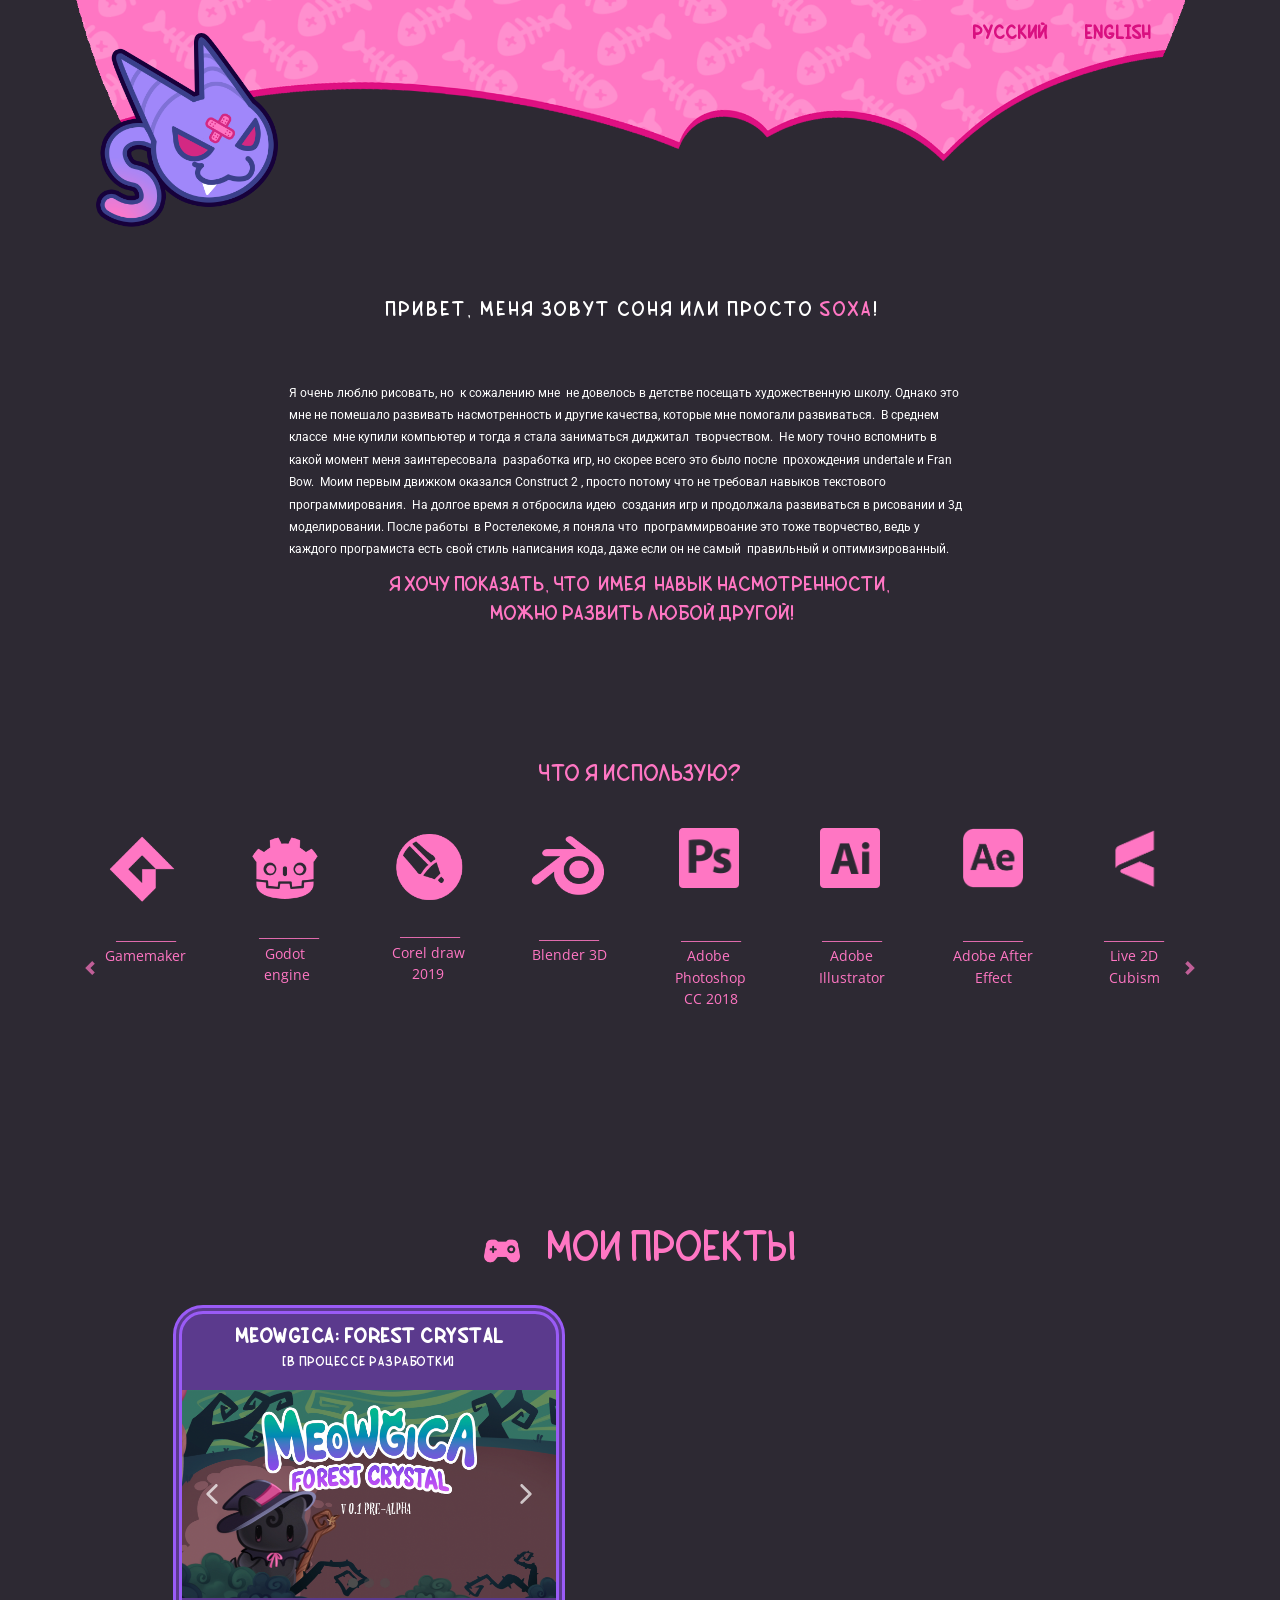
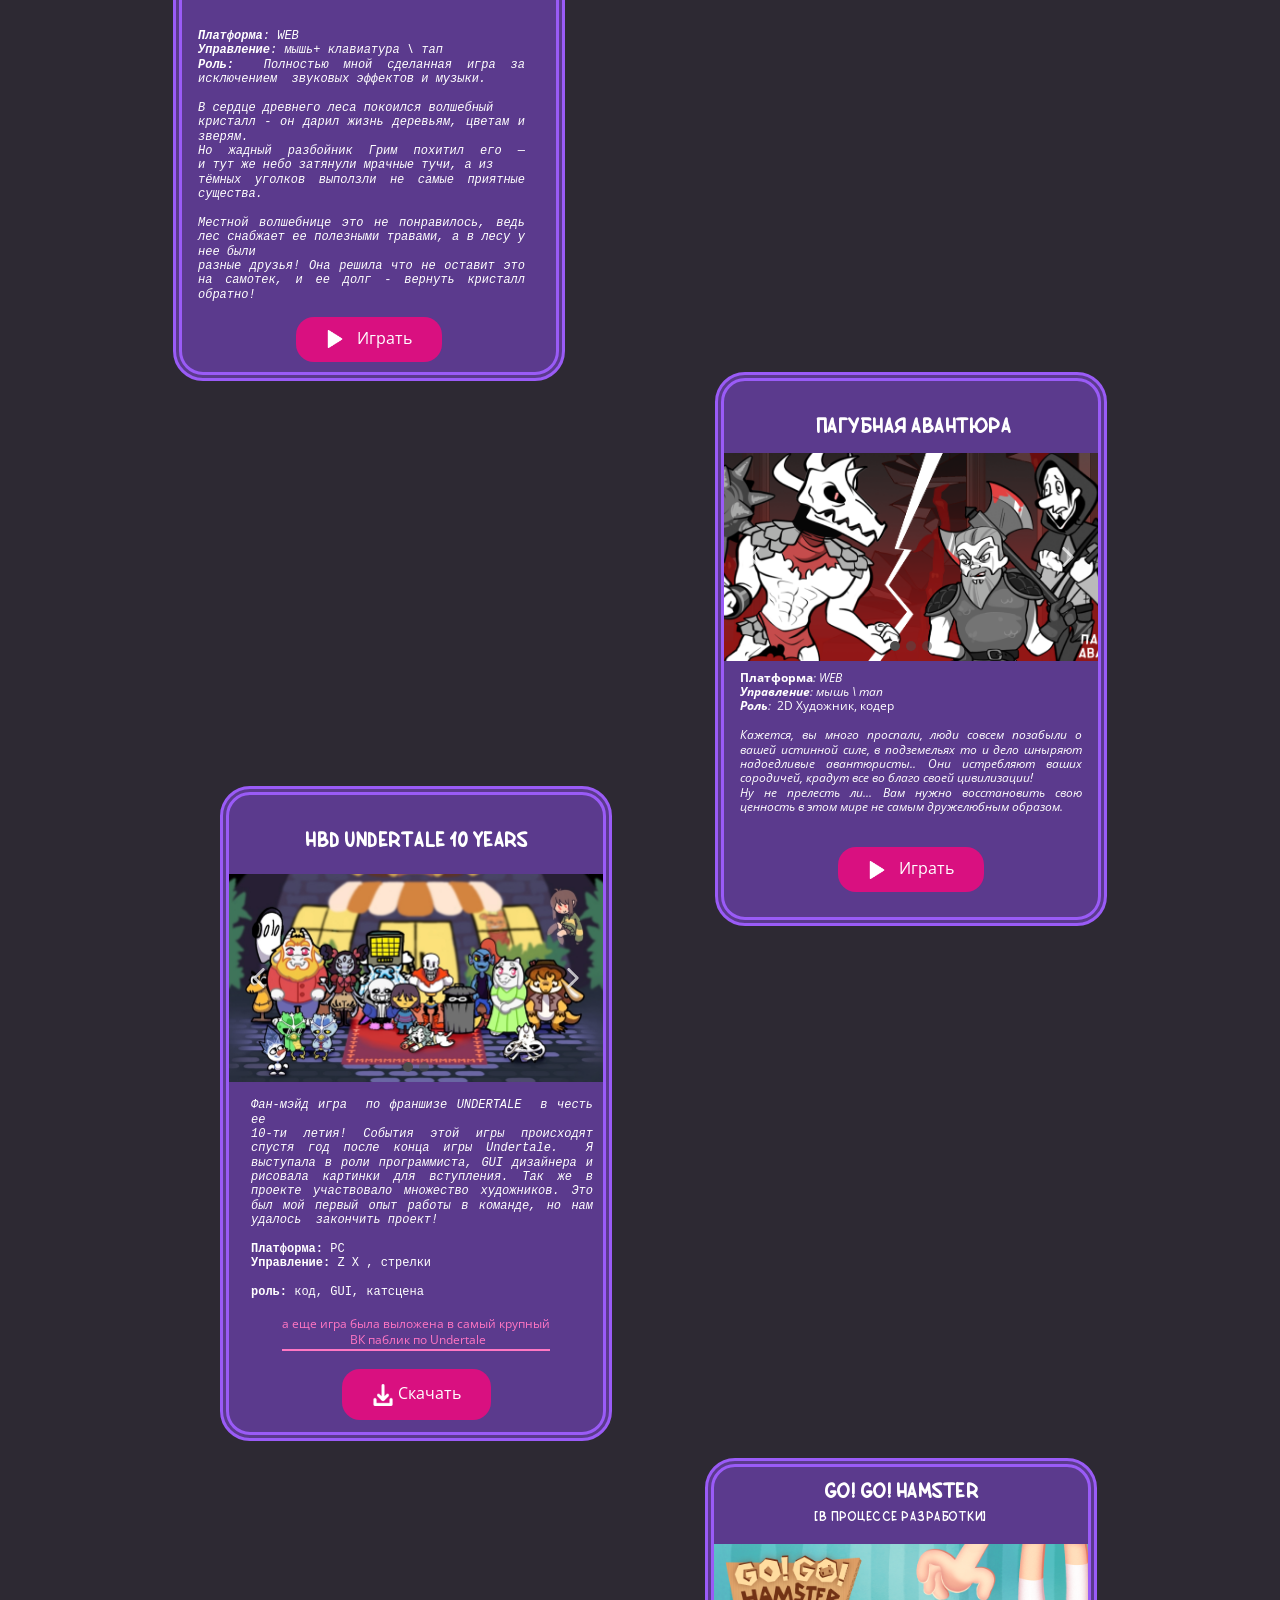
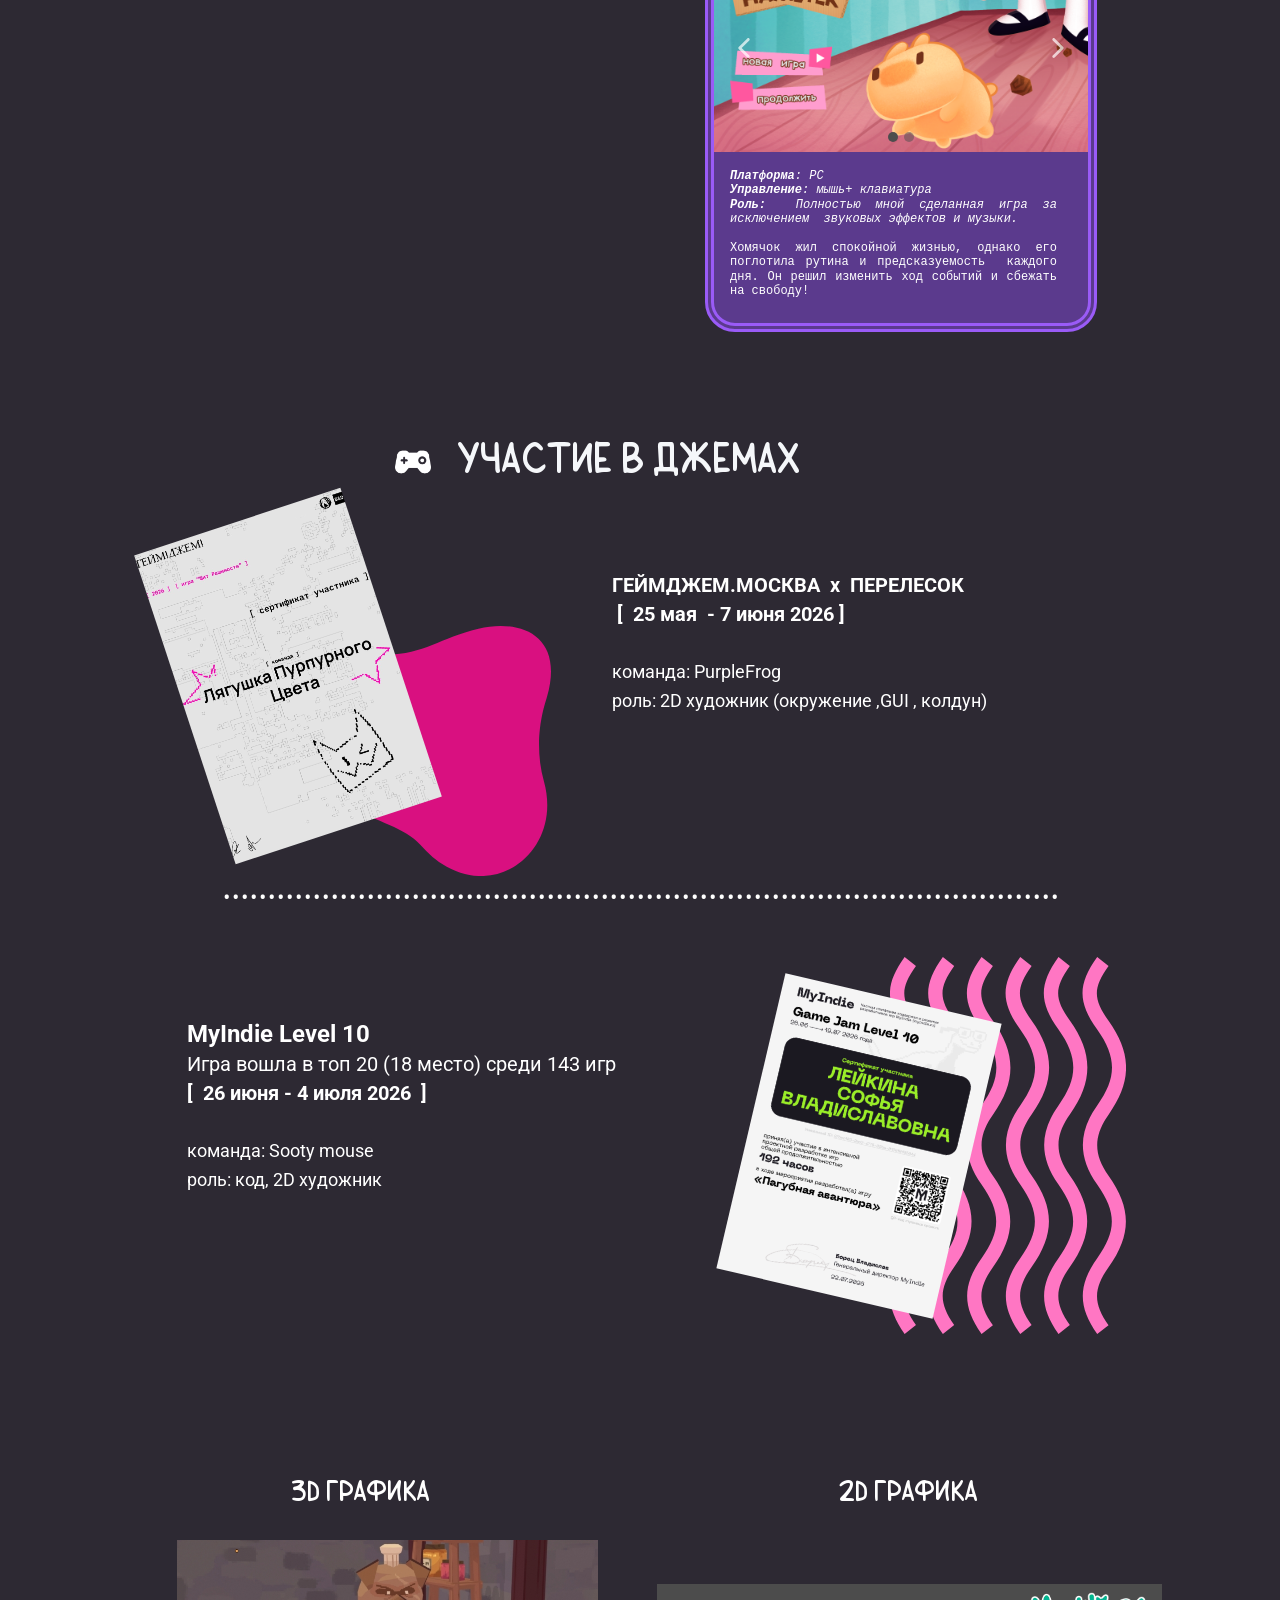
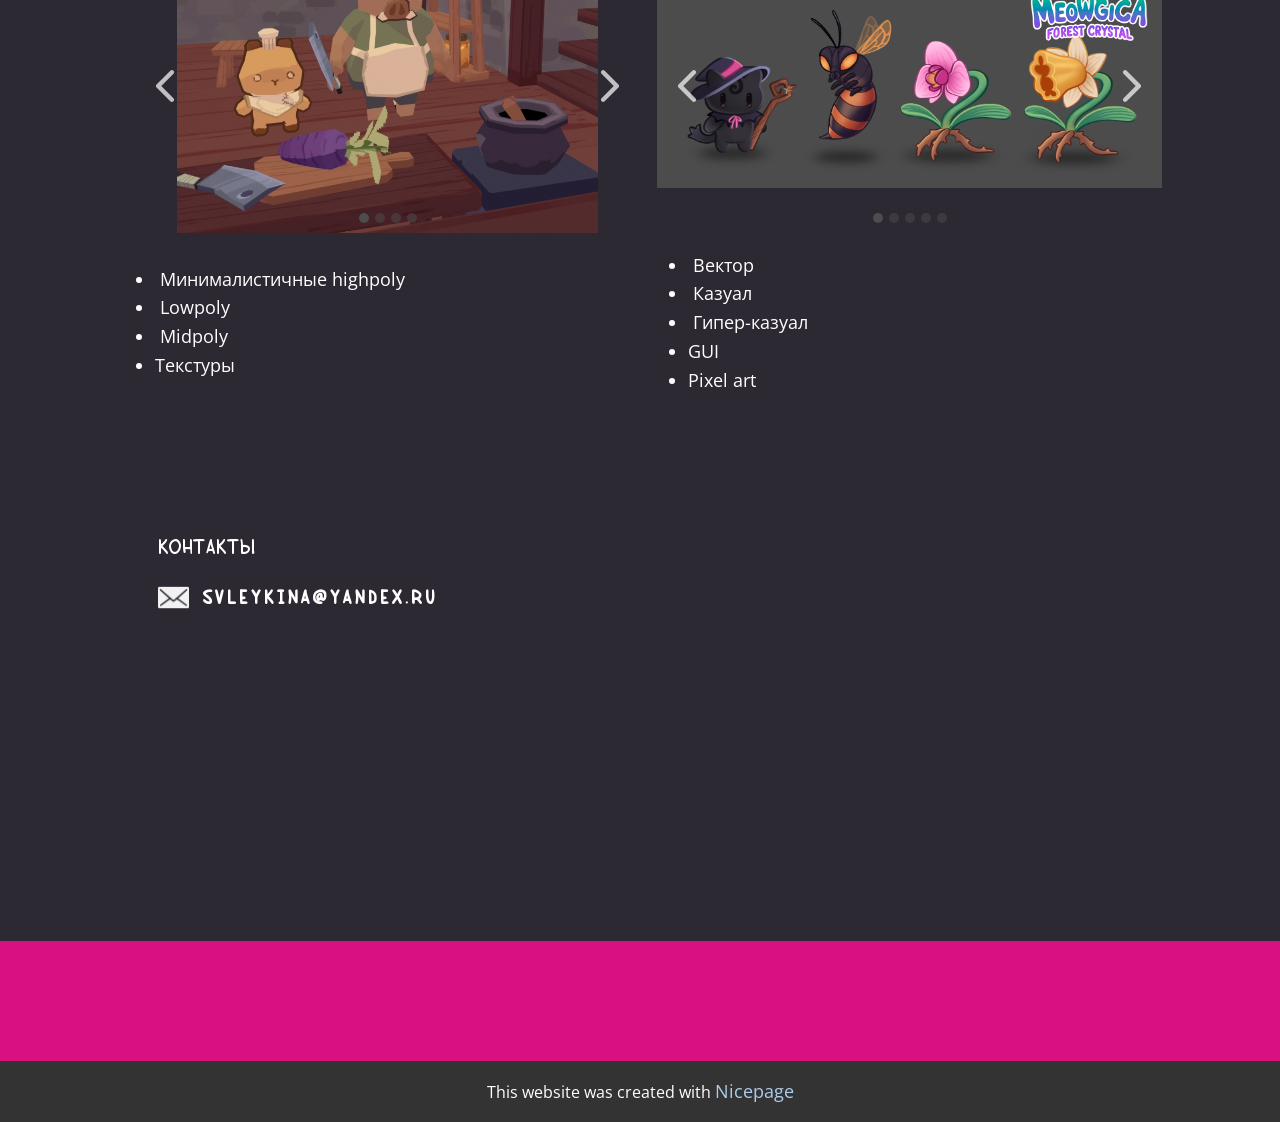
==== commit 6d275c94: "Add files via upload" ====
--- a/index.html
+++ b/index.html
@@ -9,7 +9,7 @@
 <link rel="stylesheet" href="index.css" media="screen">
     <script class="u-script" type="text/javascript" src="jquery.js" defer=""></script>
     <script class="u-script" type="text/javascript" src="nicepage.js" defer=""></script>
-    <meta name="generator" content="Nicepage 8.5.1, nicepage.com">
+    <meta name="generator" content="Nicepage 8.6.15, nicepage.com">
     
     
     
@@ -30,19 +30,25 @@
     <meta property="og:title" content="Main">
     <meta property="og:type" content="website">
   <meta data-intl-tel-input-cdn-path="intlTelInput/"></head>
-  <body data-home-page="Main.html" data-home-page-title="Main" data-path-to-root="./" data-include-products="true" class="u-body u-clearfix u-custom-color-1 u-overlap u-xl-mode" data-lang="ru"><header class="u-clearfix u-header u-image u-sticky u-sticky-1c4a u-header" id="header" data-image-width="1920" data-image-height="307" data-animation-name="" data-animation-duration="0" data-animation-delay="0" data-animation-direction=""><style class="u-sticky-style" data-style-id="1c4a"></style><div class="u-clearfix u-sheet u-sheet-1">
-        <a href="#" class="infinite u-image u-logo u-image-1" data-image-width="2000" data-image-height="2000" data-animation-name="tada" data-animation-duration="3000" data-animation-delay="1000" data-animation-direction="" data-animation-out="0">
+  <body data-home-page="Main.html" data-home-page-title="Main" data-path-to-root="./" data-include-products="true" class="u-body u-clearfix u-custom-color-1 u-overlap u-xl-mode" data-lang="ru"><header class="u-clearfix u-header u-sticky u-sticky-1c4a u-header" id="header" data-image-width="1920" data-image-height="307" data-animation-name="" data-animation-duration="0" data-animation-delay="0" data-animation-direction=""><style class="u-sticky-style" data-style-id="1c4a"></style><div class="u-clearfix u-sheet u-sheet-1">
+        <img class="u-image u-image-default u-image-1" src="images/soxa_background4.png" alt="" data-image-width="1920" data-image-height="307">
+        <a href="#" class="infinite u-image u-logo u-image-2" data-image-width="2000" data-image-height="2000" data-animation-name="tada" data-animation-duration="3000" data-animation-delay="1000" data-animation-direction="" data-animation-out="0">
           <img src="images/f9166093-0383-c936-de90-ed0615a75039.png" class="u-logo-image u-logo-image-1">
         </a>
         <div class="u-language u-language-content-text u-language-layout-icons u-spacing-37 u-language-1">
-          <a class="u-custom-font u-language-top-url u-language-url u-text-custom-color-4" data-lang-text="Русский" href="./" data-language="ru" style="font-family: Zametka_Parletter; font-weight: 700;"><span class="u-icon u-language-icon u-language-ru u-icon-1"><svg xmlns="http://www.w3.org/2000/svg" xmlns:xlink="http://www.w3.org/1999/xlink" version="1.1" xml:space="preserve" class="u-svg-content" viewBox="0 0 112 112" x="0px" y="0px" style="width: 1em; height: 1em;"><rect y="16" fill="#F4F4F4" width="112" height="26.7"></rect><rect y="42.7" fill="#323E95" width="112" height="26.7"></rect><rect y="69.3" fill="#D8001E" width="112" height="26.7"></rect></svg></span>
-          </a>
-          <a class="u-custom-font u-language-top-url u-language-url u-text-custom-color-4" data-lang-text="English" href="./" data-language="en" style="font-family: Zametka_Parletter; font-weight: 700;"><span class="u-icon u-language-en u-language-icon u-icon-2"><svg xmlns="http://www.w3.org/2000/svg" xmlns:xlink="http://www.w3.org/1999/xlink" version="1.1" xml:space="preserve" class="u-svg-content" viewBox="0 0 112 112" x="0px" y="0px" style="width: 1em; height: 1em;"><rect y="16" fill="#19237F" width="112" height="80"></rect><path fill="#EDEDED" d="M47.8,16h3.5v33.7H0v-4.8h27.5L0,25.9v-3.8l33.2,22.8h7.7L0,16.8V16h8.8l39,26.9V16z M75,44.9h-7.7L109.4,16
+          <div class="u-language-active"><span class="u-language-active-icon"><span class="u-icon u-language-icon u-language-ru u-icon-1"><svg xmlns="http://www.w3.org/2000/svg" xmlns:xlink="http://www.w3.org/1999/xlink" version="1.1" xml:space="preserve" class="u-svg-content" viewBox="0 0 112 112" x="0px" y="0px" style="width: 1em; height: 1em;"><rect y="16" fill="#F4F4F4" width="112" height="26.7"></rect><rect y="42.7" fill="#323E95" width="112" height="26.7"></rect><rect y="69.3" fill="#D8001E" width="112" height="26.7"></rect></svg></span></span>
+            <svg class="u-caret u-caret-svg" version="1.1" id="Layer_1" xmlns="http://www.w3.org/2000/svg" xmlns:xlink="http://www.w3.org/1999/xlink" x="0px" y="0px" width="16px" height="16px" viewBox="0 0 16 16" style="fill:currentColor;" xml:space="preserve"><polygon class="st0" points="8,12 2,4 14,4 "></polygon></svg>
+          </div>
+          <div class="u-language-dropdown">
+            <a class="u-custom-font u-language-url u-text-custom-color-4" data-lang-text="Русский" href="./" data-language="ru" style="font-family: Zametka_Parletter; font-weight: 700;"><span class="u-icon u-language-icon u-language-ru u-icon-1"><svg xmlns="http://www.w3.org/2000/svg" xmlns:xlink="http://www.w3.org/1999/xlink" version="1.1" xml:space="preserve" class="u-svg-content" viewBox="0 0 112 112" x="0px" y="0px" style="width: 1em; height: 1em;"><rect y="16" fill="#F4F4F4" width="112" height="26.7"></rect><rect y="42.7" fill="#323E95" width="112" height="26.7"></rect><rect y="69.3" fill="#D8001E" width="112" height="26.7"></rect></svg></span>
+            </a>
+            <a class="u-custom-font u-language-url u-text-custom-color-4" data-lang-text="English" href="./" data-language="en" style="font-family: Zametka_Parletter; font-weight: 700;"><span class="u-icon u-language-en u-language-icon u-icon-1"><svg xmlns="http://www.w3.org/2000/svg" xmlns:xlink="http://www.w3.org/1999/xlink" version="1.1" xml:space="preserve" class="u-svg-content" viewBox="0 0 112 112" x="0px" y="0px" style="width: 1em; height: 1em;"><rect y="16" fill="#19237F" width="112" height="80"></rect><path fill="#EDEDED" d="M47.8,16h3.5v33.7H0v-4.8h27.5L0,25.9v-3.8l33.2,22.8h7.7L0,16.8V16h8.8l39,26.9V16z M75,44.9h-7.7L109.4,16
 	h-5.1L65.1,42.9V16h-3.4v33.7H112v-4.8H85.4L112,26.6v-7L75,44.9z M61.7,96h3.4V70.7l37,25.3h9.9v-0.8L73.2,68.7H81l31,21.2v-3.1
 	L85.4,68.7H112v-4.8H61.7V96z M0,68.7h27.5L0,87.7v7.8l39.1-26.8h7.8L7.1,96H11l36.8-25.3V96h3.5V63.9H0V68.7z"></path><path fill="#BD0034" d="M112,16v3.6L75,44.9h-7.7L109.4,16H112z M73.2,68.7L112,95.2v-5.3L81,68.7H73.2z M40.9,44.9L0,16.8v5.3
 	l33.2,22.8C33.2,44.9,40.9,44.9,40.9,44.9z M39.1,68.7L0,95.5V96h7.1l39.8-27.3H39.1z M61.7,16H51.3v33.7H0v14.2h51.3V96h10.4V63.9
 	H112V49.7H61.7V16z"></path></svg></span>
-          </a>
+            </a>
+          </div>
         </div>
       </div></header>
     <section class="u-clearfix u-custom-color-1 u-section-1" id="block-7">
@@ -135,11 +141,11 @@
             <p class="u-align-center u-custom-font u-text u-text-2"><span style="font-size: 1.125rem; font-weight: 700;"> Meowgica: forest crystal </span>
               <br>[в процессе разработки]<br>
             </p>
-            <div class="u-carousel u-expanded-width u-gallery u-layout-carousel u-lightbox u-no-transition u-show-text-none u-gallery-1" id="carousel-4a0a" data-interval="5000" data-u-ride="carousel">
+            <div class="u-carousel u-expanded-width u-gallery u-layout-carousel u-lightbox u-no-transition u-show-text-none u-gallery-1" id="carousel-db55" data-interval="5000" data-u-ride="carousel">
               <ol class="u-absolute-hcenter u-carousel-indicators u-carousel-indicators-1">
-                <li data-u-target="#carousel-4a0a" data-u-slide-to="0" class="u-active u-grey-70 u-shape-circle" style="width: 10px; height: 10px;"></li>
-                <li data-u-target="#carousel-4a0a" data-u-slide-to="1" class="u-grey-70 u-shape-circle" style="width: 10px; height: 10px;"></li>
-                <li data-u-target="#carousel-4a0a" data-u-slide-to="2" class="u-grey-70 u-shape-circle" style="width: 10px; height: 10px;"></li>
+                <li data-u-target="#carousel-db55" data-u-slide-to="0" class="u-active u-grey-70 u-shape-circle" style="width: 10px; height: 10px;"></li>
+                <li data-u-target="#carousel-db55" data-u-slide-to="1" class="u-grey-70 u-shape-circle" style="width: 10px; height: 10px;"></li>
+                <li data-u-target="#carousel-db55" data-u-slide-to="2" class="u-grey-70 u-shape-circle" style="width: 10px; height: 10px;"></li>
               </ol>
               <div class="u-carousel-inner u-gallery-inner u-gallery-inner-1" role="listbox">
                 <div class="u-active u-carousel-item u-gallery-item u-shape-rectangle u-carousel-item-1">
@@ -178,7 +184,7 @@
                   <style data-mode="XS" data-visited="true"></style>
                 </div>
               </div>
-              <a class="u-absolute-vcenter u-carousel-control u-carousel-control-prev u-icon-circle u-opacity u-opacity-70 u-spacing-10 u-text-white u-carousel-control-1" href="#carousel-4a0a" role="button" data-u-slide="prev"><span aria-hidden="true">
+              <a class="u-absolute-vcenter u-carousel-control u-carousel-control-prev u-icon-circle u-opacity u-opacity-70 u-spacing-10 u-text-white u-carousel-control-1" href="#carousel-db55" role="button" data-u-slide="prev"><span aria-hidden="true">
                   <svg viewBox="0 0 451.847 451.847"><path d="M97.141,225.92c0-8.095,3.091-16.192,9.259-22.366L300.689,9.27c12.359-12.359,32.397-12.359,44.751,0
 c12.354,12.354,12.354,32.388,0,44.748L173.525,225.92l171.903,171.909c12.354,12.354,12.354,32.391,0,44.744
 c-12.354,12.365-32.386,12.365-44.745,0l-194.29-194.281C100.226,242.115,97.141,234.018,97.141,225.92z"></path></svg></span><span class="sr-only">
@@ -186,7 +192,7 @@
 c12.354,12.354,12.354,32.388,0,44.748L173.525,225.92l171.903,171.909c12.354,12.354,12.354,32.391,0,44.744
 c-12.354,12.365-32.386,12.365-44.745,0l-194.29-194.281C100.226,242.115,97.141,234.018,97.141,225.92z"></path></svg></span>
               </a>
-              <a class="u-absolute-vcenter u-carousel-control u-carousel-control-next u-icon-circle u-opacity u-opacity-70 u-spacing-10 u-text-white u-carousel-control-2" href="#carousel-4a0a" role="button" data-u-slide="next"><span aria-hidden="true">
+              <a class="u-absolute-vcenter u-carousel-control u-carousel-control-next u-icon-circle u-opacity u-opacity-70 u-spacing-10 u-text-white u-carousel-control-2" href="#carousel-db55" role="button" data-u-slide="next"><span aria-hidden="true">
                   <svg viewBox="0 0 451.846 451.847"><path d="M345.441,248.292L151.154,442.573c-12.359,12.365-32.397,12.365-44.75,0c-12.354-12.354-12.354-32.391,0-44.744
 L278.318,225.92L106.409,54.017c-12.354-12.359-12.354-32.394,0-44.748c12.354-12.359,32.391-12.359,44.75,0l194.287,194.284
 c6.177,6.18,9.262,14.271,9.262,22.366C354.708,234.018,351.617,242.115,345.441,248.292z"></path></svg></span><span class="sr-only">
@@ -211,11 +217,11 @@
             <p class="u-align-center u-custom-font u-text u-text-4"><span style="font-size: 1.125rem; font-weight: 700;">&nbsp;ПАГУБНАЯ АВАНТЮРА</span>
               <br>
             </p>
-            <div class="u-carousel u-expanded-width u-gallery u-layout-carousel u-lightbox u-no-transition u-show-text-none u-gallery-2" id="carousel-b4e7" data-interval="5000" data-u-ride="carousel">
+            <div class="u-carousel u-expanded-width u-gallery u-layout-carousel u-lightbox u-no-transition u-show-text-none u-gallery-2" id="carousel-c4ab" data-interval="5000" data-u-ride="carousel">
               <ol class="u-absolute-hcenter u-carousel-indicators u-carousel-indicators-2">
-                <li data-u-target="#carousel-b4e7" data-u-slide-to="0" class="u-active u-grey-70 u-shape-circle" style="width: 10px; height: 10px;"></li>
-                <li data-u-target="#carousel-b4e7" data-u-slide-to="1" class="u-grey-70 u-shape-circle" style="width: 10px; height: 10px;"></li>
-                <li data-u-target="#carousel-b4e7" data-u-slide-to="2" class="u-grey-70 u-shape-circle" style="width: 10px; height: 10px;"></li>
+                <li data-u-target="#carousel-c4ab" data-u-slide-to="0" class="u-active u-grey-70 u-shape-circle" style="width: 10px; height: 10px;"></li>
+                <li data-u-target="#carousel-c4ab" data-u-slide-to="1" class="u-grey-70 u-shape-circle" style="width: 10px; height: 10px;"></li>
+                <li data-u-target="#carousel-c4ab" data-u-slide-to="2" class="u-grey-70 u-shape-circle" style="width: 10px; height: 10px;"></li>
               </ol>
               <div class="u-carousel-inner u-gallery-inner u-gallery-inner-2" role="listbox">
                 <div class="u-active u-carousel-item u-gallery-item u-shape-rectangle u-carousel-item-4">
@@ -254,7 +260,7 @@
                   <style data-mode="XS"></style>
                 </div>
               </div>
-              <a class="u-absolute-vcenter u-carousel-control u-carousel-control-prev u-icon-circle u-opacity u-opacity-70 u-spacing-10 u-text-white u-carousel-control-3" href="#carousel-b4e7" role="button" data-u-slide="prev"><span aria-hidden="true">
+              <a class="u-absolute-vcenter u-carousel-control u-carousel-control-prev u-icon-circle u-opacity u-opacity-70 u-spacing-10 u-text-white u-carousel-control-3" href="#carousel-c4ab" role="button" data-u-slide="prev"><span aria-hidden="true">
                   <svg viewBox="0 0 451.847 451.847"><path d="M97.141,225.92c0-8.095,3.091-16.192,9.259-22.366L300.689,9.27c12.359-12.359,32.397-12.359,44.751,0
 c12.354,12.354,12.354,32.388,0,44.748L173.525,225.92l171.903,171.909c12.354,12.354,12.354,32.391,0,44.744
 c-12.354,12.365-32.386,12.365-44.745,0l-194.29-194.281C100.226,242.115,97.141,234.018,97.141,225.92z"></path></svg></span><span class="sr-only">
@@ -262,7 +268,7 @@
 c12.354,12.354,12.354,32.388,0,44.748L173.525,225.92l171.903,171.909c12.354,12.354,12.354,32.391,0,44.744
 c-12.354,12.365-32.386,12.365-44.745,0l-194.29-194.281C100.226,242.115,97.141,234.018,97.141,225.92z"></path></svg></span>
               </a>
-              <a class="u-absolute-vcenter u-carousel-control u-carousel-control-next u-icon-circle u-opacity u-opacity-70 u-spacing-10 u-text-white u-carousel-control-4" href="#carousel-b4e7" role="button" data-u-slide="next"><span aria-hidden="true">
+              <a class="u-absolute-vcenter u-carousel-control u-carousel-control-next u-icon-circle u-opacity u-opacity-70 u-spacing-10 u-text-white u-carousel-control-4" href="#carousel-c4ab" role="button" data-u-slide="next"><span aria-hidden="true">
                   <svg viewBox="0 0 451.846 451.847"><path d="M345.441,248.292L151.154,442.573c-12.359,12.365-32.397,12.365-44.75,0c-12.354-12.354-12.354-32.391,0-44.744
 L278.318,225.92L106.409,54.017c-12.354-12.359-12.354-32.394,0-44.748c12.354-12.359,32.391-12.359,44.75,0l194.287,194.284
 c6.177,6.18,9.262,14.271,9.262,22.366C354.708,234.018,351.617,242.115,345.441,248.292z"></path></svg></span><span class="sr-only">
@@ -286,10 +292,10 @@
             <p class="u-align-center u-custom-font u-text u-text-6"><span style="font-size: 1.125rem; font-weight: 700;">HBD undertale 10 YEARS</span>
               <br>
             </p>
-            <div class="u-carousel u-expanded-width u-gallery u-layout-carousel u-lightbox u-no-transition u-show-text-none u-gallery-3" id="carousel-e1c5" data-interval="5000" data-u-ride="carousel">
+            <div class="u-carousel u-expanded-width u-gallery u-layout-carousel u-lightbox u-no-transition u-show-text-none u-gallery-3" id="carousel-78f7" data-interval="5000" data-u-ride="carousel">
               <ol class="u-absolute-hcenter u-carousel-indicators u-carousel-indicators-3">
-                <li data-u-target="#carousel-e1c5" data-u-slide-to="0" class="u-active u-grey-70 u-shape-circle" style="width: 10px; height: 10px;"></li>
-                <li data-u-target="#carousel-e1c5" data-u-slide-to="1" class="u-grey-70 u-shape-circle" style="width: 10px; height: 10px;"></li>
+                <li data-u-target="#carousel-78f7" data-u-slide-to="0" class="u-active u-grey-70 u-shape-circle" style="width: 10px; height: 10px;"></li>
+                <li data-u-target="#carousel-78f7" data-u-slide-to="1" class="u-grey-70 u-shape-circle" style="width: 10px; height: 10px;"></li>
               </ol>
               <div class="u-carousel-inner u-gallery-inner u-gallery-inner-3" role="listbox">
                 <div class="u-active u-carousel-item u-gallery-item u-shape-rectangle u-carousel-item-7">
@@ -315,7 +321,7 @@
                   <style data-mode="XS" data-visited="true"></style>
                 </div>
               </div>
-              <a class="u-absolute-vcenter u-carousel-control u-carousel-control-prev u-icon-circle u-opacity u-opacity-70 u-spacing-10 u-text-white u-carousel-control-5" href="#carousel-e1c5" role="button" data-u-slide="prev"><span aria-hidden="true">
+              <a class="u-absolute-vcenter u-carousel-control u-carousel-control-prev u-icon-circle u-opacity u-opacity-70 u-spacing-10 u-text-white u-carousel-control-5" href="#carousel-78f7" role="button" data-u-slide="prev"><span aria-hidden="true">
                   <svg viewBox="0 0 451.847 451.847"><path d="M97.141,225.92c0-8.095,3.091-16.192,9.259-22.366L300.689,9.27c12.359-12.359,32.397-12.359,44.751,0
 c12.354,12.354,12.354,32.388,0,44.748L173.525,225.92l171.903,171.909c12.354,12.354,12.354,32.391,0,44.744
 c-12.354,12.365-32.386,12.365-44.745,0l-194.29-194.281C100.226,242.115,97.141,234.018,97.141,225.92z"></path></svg></span><span class="sr-only">
@@ -323,7 +329,7 @@
 c12.354,12.354,12.354,32.388,0,44.748L173.525,225.92l171.903,171.909c12.354,12.354,12.354,32.391,0,44.744
 c-12.354,12.365-32.386,12.365-44.745,0l-194.29-194.281C100.226,242.115,97.141,234.018,97.141,225.92z"></path></svg></span>
               </a>
-              <a class="u-absolute-vcenter u-carousel-control u-carousel-control-next u-icon-circle u-opacity u-opacity-70 u-spacing-10 u-text-white u-carousel-control-6" href="#carousel-e1c5" role="button" data-u-slide="next"><span aria-hidden="true">
+              <a class="u-absolute-vcenter u-carousel-control u-carousel-control-next u-icon-circle u-opacity u-opacity-70 u-spacing-10 u-text-white u-carousel-control-6" href="#carousel-78f7" role="button" data-u-slide="next"><span aria-hidden="true">
                   <svg viewBox="0 0 451.846 451.847"><path d="M345.441,248.292L151.154,442.573c-12.359,12.365-32.397,12.365-44.75,0c-12.354-12.354-12.354-32.391,0-44.744
 L278.318,225.92L106.409,54.017c-12.354-12.359-12.354-32.394,0-44.748c12.354-12.359,32.391-12.359,44.75,0l194.287,194.284
 c6.177,6.18,9.262,14.271,9.262,22.366C354.708,234.018,351.617,242.115,345.441,248.292z"></path></svg></span><span class="sr-only">
@@ -351,10 +357,10 @@
             <p class="u-align-center u-custom-font u-text u-text-8"><span style="font-size: 18px;"><b>GO! GO! HAMSTER</b></span>
               <br>[в процессе разработки]<br>
             </p>
-            <div class="u-carousel u-expanded-width u-gallery u-layout-carousel u-lightbox u-no-transition u-show-text-none u-gallery-4" id="carousel-4a0a" data-interval="5000" data-u-ride="carousel">
+            <div class="u-carousel u-expanded-width u-gallery u-layout-carousel u-lightbox u-no-transition u-show-text-none u-gallery-4" id="carousel-a5cf" data-interval="5000" data-u-ride="carousel">
               <ol class="u-absolute-hcenter u-carousel-indicators u-carousel-indicators-4">
-                <li data-u-target="#carousel-4a0a" data-u-slide-to="0" class="u-active u-grey-70 u-shape-circle" style="width: 10px; height: 10px;"></li>
-                <li data-u-target="#carousel-4a0a" data-u-slide-to="1" class="u-grey-70 u-shape-circle" style="width: 10px; height: 10px;"></li>
+                <li data-u-target="#carousel-a5cf" data-u-slide-to="0" class="u-active u-grey-70 u-shape-circle" style="width: 10px; height: 10px;"></li>
+                <li data-u-target="#carousel-a5cf" data-u-slide-to="1" class="u-grey-70 u-shape-circle" style="width: 10px; height: 10px;"></li>
               </ol>
               <div class="u-carousel-inner u-gallery-inner u-gallery-inner-4" role="listbox">
                 <div class="u-active u-carousel-item u-gallery-item u-shape-rectangle u-carousel-item-9">
@@ -380,7 +386,7 @@
                   <style data-mode="XS" data-visited="true"></style>
                 </div>
               </div>
-              <a class="u-absolute-vcenter u-carousel-control u-carousel-control-prev u-icon-circle u-opacity u-opacity-70 u-spacing-10 u-text-white u-carousel-control-7" href="#carousel-4a0a" role="button" data-u-slide="prev"><span aria-hidden="true">
+              <a class="u-absolute-vcenter u-carousel-control u-carousel-control-prev u-icon-circle u-opacity u-opacity-70 u-spacing-10 u-text-white u-carousel-control-7" href="#carousel-a5cf" role="button" data-u-slide="prev"><span aria-hidden="true">
                   <svg viewBox="0 0 451.847 451.847"><path d="M97.141,225.92c0-8.095,3.091-16.192,9.259-22.366L300.689,9.27c12.359-12.359,32.397-12.359,44.751,0
 c12.354,12.354,12.354,32.388,0,44.748L173.525,225.92l171.903,171.909c12.354,12.354,12.354,32.391,0,44.744
 c-12.354,12.365-32.386,12.365-44.745,0l-194.29-194.281C100.226,242.115,97.141,234.018,97.141,225.92z"></path></svg></span><span class="sr-only">
@@ -388,7 +394,7 @@
 c12.354,12.354,12.354,32.388,0,44.748L173.525,225.92l171.903,171.909c12.354,12.354,12.354,32.391,0,44.744
 c-12.354,12.365-32.386,12.365-44.745,0l-194.29-194.281C100.226,242.115,97.141,234.018,97.141,225.92z"></path></svg></span>
               </a>
-              <a class="u-absolute-vcenter u-carousel-control u-carousel-control-next u-icon-circle u-opacity u-opacity-70 u-spacing-10 u-text-white u-carousel-control-8" href="#carousel-4a0a" role="button" data-u-slide="next"><span aria-hidden="true">
+              <a class="u-absolute-vcenter u-carousel-control u-carousel-control-next u-icon-circle u-opacity u-opacity-70 u-spacing-10 u-text-white u-carousel-control-8" href="#carousel-a5cf" role="button" data-u-slide="next"><span aria-hidden="true">
                   <svg viewBox="0 0 451.846 451.847"><path d="M345.441,248.292L151.154,442.573c-12.359,12.365-32.397,12.365-44.75,0c-12.354-12.354-12.354-32.391,0-44.744
 L278.318,225.92L106.409,54.017c-12.354-12.359-12.354-32.394,0-44.748c12.354-12.359,32.391-12.359,44.75,0l194.287,194.284
 c6.177,6.18,9.262,14.271,9.262,22.366C354.708,234.018,351.617,242.115,345.441,248.292z"></path></svg></span><span class="sr-only">
@@ -406,7 +412,7 @@
         </div>
       </div>
     </section>
-    <section class="skrollable u-align-center u-clearfix u-valign-top-xs u-section-4" id="block-11">
+    <section class="skrollable u-align-center u-clearfix u-container-align-center u-valign-top-xs u-section-4" id="block-11">
       <div class="u-clearfix u-sheet u-sheet-1">
         <h2 class="u-align-center u-custom-font u-text u-text-default u-text-palette-5-light-3 u-text-1"><span class="u-file-icon u-icon u-text-white"><img src="images/982036-11ea0044.png" alt=""></span>&nbsp; &nbsp;участие в джемах
         </h2>
@@ -459,12 +465,12 @@
       <div class="u-clearfix u-sheet u-sheet-1">
         <p class="u-custom-font u-text u-text-default u-text-white u-text-1">3d графика </p>
         <p class="u-custom-font u-text u-text-default u-text-white u-text-2">2d графика </p>
-        <div class="u-carousel u-expanded-width-xs u-gallery u-gallery-slider u-layout-carousel u-lightbox u-no-transition u-show-text-on-hover u-gallery-1" data-interval="5000" data-u-ride="carousel" id="carousel-bb08">
+        <div class="u-carousel u-expanded-width-xs u-gallery u-gallery-slider u-layout-carousel u-lightbox u-no-transition u-show-text-on-hover u-gallery-1" data-interval="5000" data-u-ride="carousel" id="carousel-7812">
           <ol class="u-absolute-hcenter u-carousel-indicators u-carousel-indicators-1">
-            <li data-u-target="#carousel-bb08" data-u-slide-to="0" class="u-active u-grey-70 u-shape-circle" style="width: 10px; height: 10px;"></li>
-            <li data-u-target="#carousel-bb08" data-u-slide-to="1" class="u-grey-70 u-shape-circle" style="width: 10px; height: 10px;"></li>
-            <li data-u-target="#carousel-bb08" data-u-slide-to="2" class="u-grey-70 u-shape-circle" style="width: 10px; height: 10px;"></li>
-            <li data-u-target="#carousel-bb08" data-u-slide-to="3" class="u-grey-70 u-shape-circle" style="width: 10px; height: 10px;"></li>
+            <li data-u-target="#carousel-7812" data-u-slide-to="0" class="u-active u-grey-70 u-shape-circle" style="width: 10px; height: 10px;"></li>
+            <li data-u-target="#carousel-7812" data-u-slide-to="1" class="u-grey-70 u-shape-circle" style="width: 10px; height: 10px;"></li>
+            <li data-u-target="#carousel-7812" data-u-slide-to="2" class="u-grey-70 u-shape-circle" style="width: 10px; height: 10px;"></li>
+            <li data-u-target="#carousel-7812" data-u-slide-to="3" class="u-grey-70 u-shape-circle" style="width: 10px; height: 10px;"></li>
           </ol>
           <div class="u-carousel-inner u-gallery-inner u-gallery-inner-1" role="listbox">
             <div class="u-active u-carousel-item u-effect-fade u-gallery-item u-carousel-item-1">
@@ -508,7 +514,7 @@
               <style data-mode="XS" data-visited="true"></style>
             </div>
           </div>
-          <a class="u-absolute-vcenter u-carousel-control u-carousel-control-prev u-icon-circle u-opacity u-opacity-70 u-spacing-10 u-text-white u-carousel-control-1" href="#carousel-bb08" role="button" data-u-slide="prev"><span aria-hidden="true">
+          <a class="u-absolute-vcenter u-carousel-control u-carousel-control-prev u-icon-circle u-opacity u-opacity-70 u-spacing-10 u-text-white u-carousel-control-1" href="#carousel-7812" role="button" data-u-slide="prev"><span aria-hidden="true">
               <svg viewBox="0 0 451.847 451.847"><path d="M97.141,225.92c0-8.095,3.091-16.192,9.259-22.366L300.689,9.27c12.359-12.359,32.397-12.359,44.751,0
 c12.354,12.354,12.354,32.388,0,44.748L173.525,225.92l171.903,171.909c12.354,12.354,12.354,32.391,0,44.744
 c-12.354,12.365-32.386,12.365-44.745,0l-194.29-194.281C100.226,242.115,97.141,234.018,97.141,225.92z"></path></svg></span><span class="sr-only">
@@ -516,7 +522,7 @@
 c12.354,12.354,12.354,32.388,0,44.748L173.525,225.92l171.903,171.909c12.354,12.354,12.354,32.391,0,44.744
 c-12.354,12.365-32.386,12.365-44.745,0l-194.29-194.281C100.226,242.115,97.141,234.018,97.141,225.92z"></path></svg></span>
           </a>
-          <a class="u-absolute-vcenter u-carousel-control u-carousel-control-next u-icon-circle u-opacity u-opacity-70 u-spacing-10 u-text-white u-carousel-control-2" href="#carousel-bb08" role="button" data-u-slide="next"><span aria-hidden="true">
+          <a class="u-absolute-vcenter u-carousel-control u-carousel-control-next u-icon-circle u-opacity u-opacity-70 u-spacing-10 u-text-white u-carousel-control-2" href="#carousel-7812" role="button" data-u-slide="next"><span aria-hidden="true">
               <svg viewBox="0 0 451.846 451.847"><path d="M345.441,248.292L151.154,442.573c-12.359,12.365-32.397,12.365-44.75,0c-12.354-12.354-12.354-32.391,0-44.744
 L278.318,225.92L106.409,54.017c-12.354-12.359-12.354-32.394,0-44.748c12.354-12.359,32.391-12.359,44.75,0l194.287,194.284
 c6.177,6.18,9.262,14.271,9.262,22.366C354.708,234.018,351.617,242.115,345.441,248.292z"></path></svg></span><span class="sr-only">
@@ -525,13 +531,13 @@
 c6.177,6.18,9.262,14.271,9.262,22.366C354.708,234.018,351.617,242.115,345.441,248.292z"></path></svg></span>
           </a>
         </div>
-        <div class="u-carousel u-expanded-width-xs u-gallery u-gallery-slider u-layout-carousel u-lightbox u-no-transition u-show-text-on-hover u-gallery-2" data-interval="5000" data-u-ride="carousel" id="carousel-3ba1">
+        <div class="u-carousel u-expanded-width-xs u-gallery u-gallery-slider u-layout-carousel u-lightbox u-no-transition u-show-text-on-hover u-gallery-2" data-interval="5000" data-u-ride="carousel" id="carousel-01df">
           <ol class="u-absolute-hcenter u-carousel-indicators u-carousel-indicators-2">
-            <li data-u-target="#carousel-3ba1" data-u-slide-to="0" class="u-active u-grey-70 u-shape-circle" style="width: 10px; height: 10px;"></li>
-            <li data-u-target="#carousel-3ba1" data-u-slide-to="1" class="u-grey-70 u-shape-circle" style="width: 10px; height: 10px;"></li>
-            <li data-u-target="#carousel-3ba1" data-u-slide-to="2" class="u-grey-70 u-shape-circle" style="width: 10px; height: 10px;"></li>
-            <li data-u-target="#carousel-3ba1" data-u-slide-to="3" class="u-grey-70 u-shape-circle" style="width: 10px; height: 10px;"></li>
-            <li data-u-target="#carousel-3ba1" data-u-slide-to="4" class="u-grey-70 u-shape-circle" style="width: 10px; height: 10px;"></li>
+            <li data-u-target="#carousel-01df" data-u-slide-to="0" class="u-active u-grey-70 u-shape-circle" style="width: 10px; height: 10px;"></li>
+            <li data-u-target="#carousel-01df" data-u-slide-to="1" class="u-grey-70 u-shape-circle" style="width: 10px; height: 10px;"></li>
+            <li data-u-target="#carousel-01df" data-u-slide-to="2" class="u-grey-70 u-shape-circle" style="width: 10px; height: 10px;"></li>
+            <li data-u-target="#carousel-01df" data-u-slide-to="3" class="u-grey-70 u-shape-circle" style="width: 10px; height: 10px;"></li>
+            <li data-u-target="#carousel-01df" data-u-slide-to="4" class="u-grey-70 u-shape-circle" style="width: 10px; height: 10px;"></li>
           </ol>
           <div class="u-carousel-inner u-gallery-inner u-gallery-inner-2" role="listbox">
             <div class="u-active u-carousel-item u-effect-fade u-gallery-item u-carousel-item-5">
@@ -586,7 +592,7 @@
               <style data-mode="XS"></style>
             </div>
           </div>
-          <a class="u-absolute-vcenter u-carousel-control u-carousel-control-prev u-icon-circle u-opacity u-opacity-70 u-spacing-10 u-text-white u-carousel-control-3" href="#carousel-3ba1" role="button" data-u-slide="prev"><span aria-hidden="true">
+          <a class="u-absolute-vcenter u-carousel-control u-carousel-control-prev u-icon-circle u-opacity u-opacity-70 u-spacing-10 u-text-white u-carousel-control-3" href="#carousel-01df" role="button" data-u-slide="prev"><span aria-hidden="true">
               <svg viewBox="0 0 451.847 451.847"><path d="M97.141,225.92c0-8.095,3.091-16.192,9.259-22.366L300.689,9.27c12.359-12.359,32.397-12.359,44.751,0
 c12.354,12.354,12.354,32.388,0,44.748L173.525,225.92l171.903,171.909c12.354,12.354,12.354,32.391,0,44.744
 c-12.354,12.365-32.386,12.365-44.745,0l-194.29-194.281C100.226,242.115,97.141,234.018,97.141,225.92z"></path></svg></span><span class="sr-only">
@@ -594,7 +600,7 @@
 c12.354,12.354,12.354,32.388,0,44.748L173.525,225.92l171.903,171.909c12.354,12.354,12.354,32.391,0,44.744
 c-12.354,12.365-32.386,12.365-44.745,0l-194.29-194.281C100.226,242.115,97.141,234.018,97.141,225.92z"></path></svg></span>
           </a>
-          <a class="u-absolute-vcenter u-carousel-control u-carousel-control-next u-icon-circle u-opacity u-opacity-70 u-spacing-10 u-text-white u-carousel-control-4" href="#carousel-3ba1" role="button" data-u-slide="next"><span aria-hidden="true">
+          <a class="u-absolute-vcenter u-carousel-control u-carousel-control-next u-icon-circle u-opacity u-opacity-70 u-spacing-10 u-text-white u-carousel-control-4" href="#carousel-01df" role="button" data-u-slide="next"><span aria-hidden="true">
               <svg viewBox="0 0 451.846 451.847"><path d="M345.441,248.292L151.154,442.573c-12.359,12.365-32.397,12.365-44.75,0c-12.354-12.354-12.354-32.391,0-44.744
 L278.318,225.92L106.409,54.017c-12.354-12.359-12.354-32.394,0-44.748c12.354-12.359,32.391-12.359,44.75,0l194.287,194.284
 c6.177,6.18,9.262,14.271,9.262,22.366C354.708,234.018,351.617,242.115,345.441,248.292z"></path></svg></span><span class="sr-only">
--- a/nicepage.css
+++ b/nicepage.css
@@ -1025,19459 +1025,50 @@
 .u-effect-hover-slide.u-effect-active .u-background-effect-image.u-effect-hover-slide-direction-down {
   top: 0 !important;
 }
-.u-btn {
-  /*display: inline-block;*/
-  display: table;
-  /*TODO maye need another solution for negative marin*/
-  cursor: pointer;
-  color: inherit;
+.u-accordion-link {
   font-size: inherit;
   font-family: inherit;
   line-height: inherit;
   letter-spacing: inherit;
   text-transform: inherit;
-  font-style: inherit;
   font-weight: inherit;
-  text-decoration: none;
-  border: 0 none transparent;
-  outline: none !important;
-  background-color: transparent;
-  margin: 0;
-  -webkit-text-decoration-skip: objects;
-  font-style: initial;
-  white-space: nowrap;
-  -webkit-user-select: none;
-      -ms-user-select: none;
-          user-select: none;
-  vertical-align: middle;
-  text-align: center;
-  padding: 10px 30px;
-  border-radius: 0;
-  --border-radius: 0;
-  align-self: flex-start;
-}
-.u-btn:focus,
-.u-btn:active:focus,
-.u-btn.active:focus {
-  outline: thin dotted;
-  outline: 5px auto -webkit-focus-ring-color;
-  outline-offset: -2px;
-}
-.u-btn:hover,
-.u-btn:focus {
-  text-decoration: none;
-}
-.u-btn:active,
-.u-btn.active {
-  outline: 0;
-  background-image: none;
-}
-.u-btn.disabled,
-.u-btn[disabled] {
-  opacity: 0.6;
-}
-.u-btn-circle {
-  border-radius: 50%;
-}
-.u-button-style.u-border-no-right.u-border-no-left.u-border-no-bottom,
-.u-button-style.u-border-no-top.u-border-no-left.u-border-no-bottom,
-.u-button-style.u-border-no-top.u-border-no-right.u-border-no-bottom,
-.u-button-style.u-border-no-top.u-border-no-right.u-border-no-left,
-.u-btn-rectangle {
-  border-radius: 0 !important;
-}
-.u-button-style {
-  transition-property: background-color, color, border-color;
-}
-.u-text a,
-.u-post-content a,
-.u-product-control.u-text a {
-  font-size: inherit !important;
-  font-family: inherit !important;
-  line-height: inherit !important;
-  letter-spacing: inherit !important;
-  text-transform: inherit !important;
-}
-.u-metadata a {
-  color: inherit !important;
-  font-size: inherit !important;
-  font-family: inherit !important;
-  line-height: inherit !important;
-  letter-spacing: inherit !important;
-  text-transform: inherit !important;
-  font-style: inherit !important;
-  font-weight: inherit !important;
-  text-decoration: none !important;
-  border: 0 none transparent !important;
-  outline: none !important !important;
-  background-color: transparent !important;
-  margin: 0 !important;
-  -webkit-text-decoration-skip: objects !important;
-}
-.u-filter-item a,
-.u-nav-link,
-.u-tab-link {
-  font-size: inherit;
-  font-family: inherit;
-  line-height: inherit;
-  letter-spacing: inherit;
-  text-transform: inherit;
-  text-decoration: inherit;
-}
-.u-text:not(ul):not(ol):not(p):not(.u-post-content):not(.u-block-content):not(.u-product-desc):not(.u-cart-block-content):not(.u-checkout-block-content) a {
-  color: inherit;
-}
-.u-text:not(ul):not(ol):not(p):not(.u-post-content):not(.u-block-content):not(.u-product-desc):not(.u-cart-block-content):not(.u-checkout-block-content) a,
-.u-text:not(ul):not(ol):not(p):not(.u-post-content):not(.u-block-content):not(.u-product-desc):not(.u-cart-block-content):not(.u-checkout-block-content) a:hover {
-  text-decoration: none;
-}
-.u-link,
-a {
-  border-top-width: 0;
-  border-left-width: 0;
-  border-right-width: 0;
-}
-.u-link {
-  display: table;
-  border-style: solid;
-  border-bottom-width: 0;
-  white-space: nowrap;
-  align-self: flex-start;
-}
-.u-link,
-.u-link:hover,
-.u-link:focus {
-  text-decoration: none;
-}
-.u-link:focus,
-.u-link:active:focus,
-.u-link.active:focus {
-  outline: thin dotted;
-  outline: 5px auto -webkit-focus-ring-color;
-  outline-offset: -2px;
-}
-.u-underline,
-.u-underline:hover {
-  text-decoration: underline;
-  border-bottom-width: 0;
-}
-.u-no-underline,
-.u-no-underline:hover {
-  text-decoration: none;
-  border-bottom-width: 0;
-}
-.u-block-content > :first-child,
-.u-product-desc > :first-child,
-.u-product-tab-pane > :first-child,
-.u-post-content > :first-child {
-  margin-top: 0;
-}
-.u-block-content > :last-child,
-.u-product-desc > :last-child,
-.u-product-tab-pane > :last-child,
-.u-post-content > :last-child {
-  margin-bottom: 0;
-}
-.u-block-content p,
-.u-product-desc p,
-.u-product-tab-pane p,
-.u-post-content p {
-  text-decoration: inherit !important;
-  color: inherit !important;
-  font-style: inherit !important;
-  font-size: inherit !important;
-  font-weight: inherit !important;
-  font-family: inherit !important;
-  line-height: inherit !important;
-  letter-spacing: inherit !important;
-  text-transform: inherit !important;
-}
-.u-logo {
-  color: inherit;
-  font-size: inherit;
-  font-family: inherit;
-  line-height: inherit;
-  letter-spacing: inherit;
-  text-transform: inherit;
-  font-style: inherit;
-  font-weight: inherit;
-  text-decoration: none;
-  border: 0 none transparent;
-  outline: none !important;
-  background-color: transparent;
-  margin: 0;
-  -webkit-text-decoration-skip: objects;
-}
-.u-image.u-logo {
-  display: table;
-  white-space: nowrap;
-}
-.u-image.u-logo img {
-  display: block;
-}
-.u-form-horizontal {
-  display: flex;
-  flex-flow: row;
-  align-items: center;
-  flex-grow: 1;
-}
-.u-input {
-  display: block;
-  width: 100%;
-  padding: 10px 12px;
-  background-image: none;
-  background-clip: padding-box;
-  border-width: 0;
-  border-radius: 3px;
-  transition: border-color ease-in-out 0.15s, box-shadow ease-in-out 0.15s;
-  background-color: transparent;
-  color: inherit;
-  height: auto;
-}
-.u-form-horizontal .u-form-group:not(.u-label-top) label,
-.u-form-horizontal .u-form-group:not(.u-label-top) input,
-.u-form-horizontal .u-form-select-wrapper,
-.u-form-horizontal .u-form-radio-button-wrapper {
-  display: flex;
-  align-items: center;
-  justify-content: center;
-  margin-bottom: 0;
-  flex-grow: 1;
-}
-.u-form-vertical {
-  display: flex;
-  flex-wrap: wrap;
-  align-items: flex-end;
-}
-.u-form-vertical.u-form-spacing-50,
-.u-form-vertical.u-form-spacing-50 .u-form-step {
-  margin-left: -50px;
-  width: calc(100% +  50px);
-  row-gap: 50px;
-}
-.u-form-vertical.u-form-spacing-50 .u-form-group:not(.u-image):not(.u-form-progress),
-.u-form-vertical.u-form-spacing-50 .u-form-step .u-form-group:not(.u-image):not(.u-form-progress) {
-  padding-left: 50px;
-}
-.u-form-vertical.u-form-spacing-50 .u-form-group.u-image,
-.u-form-vertical.u-form-spacing-50 .u-form-step .u-form-group.u-image {
-  margin-left: 50px !important;
-}
-.u-form-vertical.u-form-spacing-50 .u-form-group.u-form-line,
-.u-form-vertical.u-form-spacing-50 .u-form-step .u-form-group.u-form-line {
-  margin-left: 50px;
-}
-.u-form-vertical.u-form-spacing-49,
-.u-form-vertical.u-form-spacing-49 .u-form-step {
-  margin-left: -49px;
-  width: calc(100% +  49px);
-  row-gap: 49px;
-}
-.u-form-vertical.u-form-spacing-49 .u-form-group:not(.u-image):not(.u-form-progress),
-.u-form-vertical.u-form-spacing-49 .u-form-step .u-form-group:not(.u-image):not(.u-form-progress) {
-  padding-left: 49px;
-}
-.u-form-vertical.u-form-spacing-49 .u-form-group.u-image,
-.u-form-vertical.u-form-spacing-49 .u-form-step .u-form-group.u-image {
-  margin-left: 49px !important;
-}
-.u-form-vertical.u-form-spacing-49 .u-form-group.u-form-line,
-.u-form-vertical.u-form-spacing-49 .u-form-step .u-form-group.u-form-line {
-  margin-left: 49px;
-}
-.u-form-vertical.u-form-spacing-48,
-.u-form-vertical.u-form-spacing-48 .u-form-step {
-  margin-left: -48px;
-  width: calc(100% +  48px);
-  row-gap: 48px;
-}
-.u-form-vertical.u-form-spacing-48 .u-form-group:not(.u-image):not(.u-form-progress),
-.u-form-vertical.u-form-spacing-48 .u-form-step .u-form-group:not(.u-image):not(.u-form-progress) {
-  padding-left: 48px;
-}
-.u-form-vertical.u-form-spacing-48 .u-form-group.u-image,
-.u-form-vertical.u-form-spacing-48 .u-form-step .u-form-group.u-image {
-  margin-left: 48px !important;
-}
-.u-form-vertical.u-form-spacing-48 .u-form-group.u-form-line,
-.u-form-vertical.u-form-spacing-48 .u-form-step .u-form-group.u-form-line {
-  margin-left: 48px;
-}
-.u-form-vertical.u-form-spacing-47,
-.u-form-vertical.u-form-spacing-47 .u-form-step {
-  margin-left: -47px;
-  width: calc(100% +  47px);
-  row-gap: 47px;
-}
-.u-form-vertical.u-form-spacing-47 .u-form-group:not(.u-image):not(.u-form-progress),
-.u-form-vertical.u-form-spacing-47 .u-form-step .u-form-group:not(.u-image):not(.u-form-progress) {
-  padding-left: 47px;
-}
-.u-form-vertical.u-form-spacing-47 .u-form-group.u-image,
-.u-form-vertical.u-form-spacing-47 .u-form-step .u-form-group.u-image {
-  margin-left: 47px !important;
-}
-.u-form-vertical.u-form-spacing-47 .u-form-group.u-form-line,
-.u-form-vertical.u-form-spacing-47 .u-form-step .u-form-group.u-form-line {
-  margin-left: 47px;
-}
-.u-form-vertical.u-form-spacing-46,
-.u-form-vertical.u-form-spacing-46 .u-form-step {
-  margin-left: -46px;
-  width: calc(100% +  46px);
-  row-gap: 46px;
-}
-.u-form-vertical.u-form-spacing-46 .u-form-group:not(.u-image):not(.u-form-progress),
-.u-form-vertical.u-form-spacing-46 .u-form-step .u-form-group:not(.u-image):not(.u-form-progress) {
-  padding-left: 46px;
-}
-.u-form-vertical.u-form-spacing-46 .u-form-group.u-image,
-.u-form-vertical.u-form-spacing-46 .u-form-step .u-form-group.u-image {
-  margin-left: 46px !important;
-}
-.u-form-vertical.u-form-spacing-46 .u-form-group.u-form-line,
-.u-form-vertical.u-form-spacing-46 .u-form-step .u-form-group.u-form-line {
-  margin-left: 46px;
-}
-.u-form-vertical.u-form-spacing-45,
-.u-form-vertical.u-form-spacing-45 .u-form-step {
-  margin-left: -45px;
-  width: calc(100% +  45px);
-  row-gap: 45px;
-}
-.u-form-vertical.u-form-spacing-45 .u-form-group:not(.u-image):not(.u-form-progress),
-.u-form-vertical.u-form-spacing-45 .u-form-step .u-form-group:not(.u-image):not(.u-form-progress) {
-  padding-left: 45px;
-}
-.u-form-vertical.u-form-spacing-45 .u-form-group.u-image,
-.u-form-vertical.u-form-spacing-45 .u-form-step .u-form-group.u-image {
-  margin-left: 45px !important;
-}
-.u-form-vertical.u-form-spacing-45 .u-form-group.u-form-line,
-.u-form-vertical.u-form-spacing-45 .u-form-step .u-form-group.u-form-line {
-  margin-left: 45px;
-}
-.u-form-vertical.u-form-spacing-44,
-.u-form-vertical.u-form-spacing-44 .u-form-step {
-  margin-left: -44px;
-  width: calc(100% +  44px);
-  row-gap: 44px;
-}
-.u-form-vertical.u-form-spacing-44 .u-form-group:not(.u-image):not(.u-form-progress),
-.u-form-vertical.u-form-spacing-44 .u-form-step .u-form-group:not(.u-image):not(.u-form-progress) {
-  padding-left: 44px;
-}
-.u-form-vertical.u-form-spacing-44 .u-form-group.u-image,
-.u-form-vertical.u-form-spacing-44 .u-form-step .u-form-group.u-image {
-  margin-left: 44px !important;
-}
-.u-form-vertical.u-form-spacing-44 .u-form-group.u-form-line,
-.u-form-vertical.u-form-spacing-44 .u-form-step .u-form-group.u-form-line {
-  margin-left: 44px;
-}
-.u-form-vertical.u-form-spacing-43,
-.u-form-vertical.u-form-spacing-43 .u-form-step {
-  margin-left: -43px;
-  width: calc(100% +  43px);
-  row-gap: 43px;
-}
-.u-form-vertical.u-form-spacing-43 .u-form-group:not(.u-image):not(.u-form-progress),
-.u-form-vertical.u-form-spacing-43 .u-form-step .u-form-group:not(.u-image):not(.u-form-progress) {
-  padding-left: 43px;
-}
-.u-form-vertical.u-form-spacing-43 .u-form-group.u-image,
-.u-form-vertical.u-form-spacing-43 .u-form-step .u-form-group.u-image {
-  margin-left: 43px !important;
-}
-.u-form-vertical.u-form-spacing-43 .u-form-group.u-form-line,
-.u-form-vertical.u-form-spacing-43 .u-form-step .u-form-group.u-form-line {
-  margin-left: 43px;
-}
-.u-form-vertical.u-form-spacing-42,
-.u-form-vertical.u-form-spacing-42 .u-form-step {
-  margin-left: -42px;
-  width: calc(100% +  42px);
-  row-gap: 42px;
-}
-.u-form-vertical.u-form-spacing-42 .u-form-group:not(.u-image):not(.u-form-progress),
-.u-form-vertical.u-form-spacing-42 .u-form-step .u-form-group:not(.u-image):not(.u-form-progress) {
-  padding-left: 42px;
-}
-.u-form-vertical.u-form-spacing-42 .u-form-group.u-image,
-.u-form-vertical.u-form-spacing-42 .u-form-step .u-form-group.u-image {
-  margin-left: 42px !important;
-}
-.u-form-vertical.u-form-spacing-42 .u-form-group.u-form-line,
-.u-form-vertical.u-form-spacing-42 .u-form-step .u-form-group.u-form-line {
-  margin-left: 42px;
-}
-.u-form-vertical.u-form-spacing-41,
-.u-form-vertical.u-form-spacing-41 .u-form-step {
-  margin-left: -41px;
-  width: calc(100% +  41px);
-  row-gap: 41px;
-}
-.u-form-vertical.u-form-spacing-41 .u-form-group:not(.u-image):not(.u-form-progress),
-.u-form-vertical.u-form-spacing-41 .u-form-step .u-form-group:not(.u-image):not(.u-form-progress) {
-  padding-left: 41px;
-}
-.u-form-vertical.u-form-spacing-41 .u-form-group.u-image,
-.u-form-vertical.u-form-spacing-41 .u-form-step .u-form-group.u-image {
-  margin-left: 41px !important;
-}
-.u-form-vertical.u-form-spacing-41 .u-form-group.u-form-line,
-.u-form-vertical.u-form-spacing-41 .u-form-step .u-form-group.u-form-line {
-  margin-left: 41px;
-}
-.u-form-vertical.u-form-spacing-40,
-.u-form-vertical.u-form-spacing-40 .u-form-step {
-  margin-left: -40px;
-  width: calc(100% +  40px);
-  row-gap: 40px;
-}
-.u-form-vertical.u-form-spacing-40 .u-form-group:not(.u-image):not(.u-form-progress),
-.u-form-vertical.u-form-spacing-40 .u-form-step .u-form-group:not(.u-image):not(.u-form-progress) {
-  padding-left: 40px;
-}
-.u-form-vertical.u-form-spacing-40 .u-form-group.u-image,
-.u-form-vertical.u-form-spacing-40 .u-form-step .u-form-group.u-image {
-  margin-left: 40px !important;
-}
-.u-form-vertical.u-form-spacing-40 .u-form-group.u-form-line,
-.u-form-vertical.u-form-spacing-40 .u-form-step .u-form-group.u-form-line {
-  margin-left: 40px;
-}
-.u-form-vertical.u-form-spacing-39,
-.u-form-vertical.u-form-spacing-39 .u-form-step {
-  margin-left: -39px;
-  width: calc(100% +  39px);
-  row-gap: 39px;
-}
-.u-form-vertical.u-form-spacing-39 .u-form-group:not(.u-image):not(.u-form-progress),
-.u-form-vertical.u-form-spacing-39 .u-form-step .u-form-group:not(.u-image):not(.u-form-progress) {
-  padding-left: 39px;
-}
-.u-form-vertical.u-form-spacing-39 .u-form-group.u-image,
-.u-form-vertical.u-form-spacing-39 .u-form-step .u-form-group.u-image {
-  margin-left: 39px !important;
-}
-.u-form-vertical.u-form-spacing-39 .u-form-group.u-form-line,
-.u-form-vertical.u-form-spacing-39 .u-form-step .u-form-group.u-form-line {
-  margin-left: 39px;
-}
-.u-form-vertical.u-form-spacing-38,
-.u-form-vertical.u-form-spacing-38 .u-form-step {
-  margin-left: -38px;
-  width: calc(100% +  38px);
-  row-gap: 38px;
-}
-.u-form-vertical.u-form-spacing-38 .u-form-group:not(.u-image):not(.u-form-progress),
-.u-form-vertical.u-form-spacing-38 .u-form-step .u-form-group:not(.u-image):not(.u-form-progress) {
-  padding-left: 38px;
-}
-.u-form-vertical.u-form-spacing-38 .u-form-group.u-image,
-.u-form-vertical.u-form-spacing-38 .u-form-step .u-form-group.u-image {
-  margin-left: 38px !important;
-}
-.u-form-vertical.u-form-spacing-38 .u-form-group.u-form-line,
-.u-form-vertical.u-form-spacing-38 .u-form-step .u-form-group.u-form-line {
-  margin-left: 38px;
-}
-.u-form-vertical.u-form-spacing-37,
-.u-form-vertical.u-form-spacing-37 .u-form-step {
-  margin-left: -37px;
-  width: calc(100% +  37px);
-  row-gap: 37px;
-}
-.u-form-vertical.u-form-spacing-37 .u-form-group:not(.u-image):not(.u-form-progress),
-.u-form-vertical.u-form-spacing-37 .u-form-step .u-form-group:not(.u-image):not(.u-form-progress) {
-  padding-left: 37px;
-}
-.u-form-vertical.u-form-spacing-37 .u-form-group.u-image,
-.u-form-vertical.u-form-spacing-37 .u-form-step .u-form-group.u-image {
-  margin-left: 37px !important;
-}
-.u-form-vertical.u-form-spacing-37 .u-form-group.u-form-line,
-.u-form-vertical.u-form-spacing-37 .u-form-step .u-form-group.u-form-line {
-  margin-left: 37px;
-}
-.u-form-vertical.u-form-spacing-36,
-.u-form-vertical.u-form-spacing-36 .u-form-step {
-  margin-left: -36px;
-  width: calc(100% +  36px);
-  row-gap: 36px;
-}
-.u-form-vertical.u-form-spacing-36 .u-form-group:not(.u-image):not(.u-form-progress),
-.u-form-vertical.u-form-spacing-36 .u-form-step .u-form-group:not(.u-image):not(.u-form-progress) {
-  padding-left: 36px;
-}
-.u-form-vertical.u-form-spacing-36 .u-form-group.u-image,
-.u-form-vertical.u-form-spacing-36 .u-form-step .u-form-group.u-image {
-  margin-left: 36px !important;
-}
-.u-form-vertical.u-form-spacing-36 .u-form-group.u-form-line,
-.u-form-vertical.u-form-spacing-36 .u-form-step .u-form-group.u-form-line {
-  margin-left: 36px;
-}
-.u-form-vertical.u-form-spacing-35,
-.u-form-vertical.u-form-spacing-35 .u-form-step {
-  margin-left: -35px;
-  width: calc(100% +  35px);
-  row-gap: 35px;
-}
-.u-form-vertical.u-form-spacing-35 .u-form-group:not(.u-image):not(.u-form-progress),
-.u-form-vertical.u-form-spacing-35 .u-form-step .u-form-group:not(.u-image):not(.u-form-progress) {
-  padding-left: 35px;
-}
-.u-form-vertical.u-form-spacing-35 .u-form-group.u-image,
-.u-form-vertical.u-form-spacing-35 .u-form-step .u-form-group.u-image {
-  margin-left: 35px !important;
-}
-.u-form-vertical.u-form-spacing-35 .u-form-group.u-form-line,
-.u-form-vertical.u-form-spacing-35 .u-form-step .u-form-group.u-form-line {
-  margin-left: 35px;
-}
-.u-form-vertical.u-form-spacing-34,
-.u-form-vertical.u-form-spacing-34 .u-form-step {
-  margin-left: -34px;
-  width: calc(100% +  34px);
-  row-gap: 34px;
-}
-.u-form-vertical.u-form-spacing-34 .u-form-group:not(.u-image):not(.u-form-progress),
-.u-form-vertical.u-form-spacing-34 .u-form-step .u-form-group:not(.u-image):not(.u-form-progress) {
-  padding-left: 34px;
-}
-.u-form-vertical.u-form-spacing-34 .u-form-group.u-image,
-.u-form-vertical.u-form-spacing-34 .u-form-step .u-form-group.u-image {
-  margin-left: 34px !important;
-}
-.u-form-vertical.u-form-spacing-34 .u-form-group.u-form-line,
-.u-form-vertical.u-form-spacing-34 .u-form-step .u-form-group.u-form-line {
-  margin-left: 34px;
-}
-.u-form-vertical.u-form-spacing-33,
-.u-form-vertical.u-form-spacing-33 .u-form-step {
-  margin-left: -33px;
-  width: calc(100% +  33px);
-  row-gap: 33px;
-}
-.u-form-vertical.u-form-spacing-33 .u-form-group:not(.u-image):not(.u-form-progress),
-.u-form-vertical.u-form-spacing-33 .u-form-step .u-form-group:not(.u-image):not(.u-form-progress) {
-  padding-left: 33px;
-}
-.u-form-vertical.u-form-spacing-33 .u-form-group.u-image,
-.u-form-vertical.u-form-spacing-33 .u-form-step .u-form-group.u-image {
-  margin-left: 33px !important;
-}
-.u-form-vertical.u-form-spacing-33 .u-form-group.u-form-line,
-.u-form-vertical.u-form-spacing-33 .u-form-step .u-form-group.u-form-line {
-  margin-left: 33px;
-}
-.u-form-vertical.u-form-spacing-32,
-.u-form-vertical.u-form-spacing-32 .u-form-step {
-  margin-left: -32px;
-  width: calc(100% +  32px);
-  row-gap: 32px;
-}
-.u-form-vertical.u-form-spacing-32 .u-form-group:not(.u-image):not(.u-form-progress),
-.u-form-vertical.u-form-spacing-32 .u-form-step .u-form-group:not(.u-image):not(.u-form-progress) {
-  padding-left: 32px;
-}
-.u-form-vertical.u-form-spacing-32 .u-form-group.u-image,
-.u-form-vertical.u-form-spacing-32 .u-form-step .u-form-group.u-image {
-  margin-left: 32px !important;
-}
-.u-form-vertical.u-form-spacing-32 .u-form-group.u-form-line,
-.u-form-vertical.u-form-spacing-32 .u-form-step .u-form-group.u-form-line {
-  margin-left: 32px;
-}
-.u-form-vertical.u-form-spacing-31,
-.u-form-vertical.u-form-spacing-31 .u-form-step {
-  margin-left: -31px;
-  width: calc(100% +  31px);
-  row-gap: 31px;
-}
-.u-form-vertical.u-form-spacing-31 .u-form-group:not(.u-image):not(.u-form-progress),
-.u-form-vertical.u-form-spacing-31 .u-form-step .u-form-group:not(.u-image):not(.u-form-progress) {
-  padding-left: 31px;
-}
-.u-form-vertical.u-form-spacing-31 .u-form-group.u-image,
-.u-form-vertical.u-form-spacing-31 .u-form-step .u-form-group.u-image {
-  margin-left: 31px !important;
-}
-.u-form-vertical.u-form-spacing-31 .u-form-group.u-form-line,
-.u-form-vertical.u-form-spacing-31 .u-form-step .u-form-group.u-form-line {
-  margin-left: 31px;
-}
-.u-form-vertical.u-form-spacing-30,
-.u-form-vertical.u-form-spacing-30 .u-form-step {
-  margin-left: -30px;
-  width: calc(100% +  30px);
-  row-gap: 30px;
-}
-.u-form-vertical.u-form-spacing-30 .u-form-group:not(.u-image):not(.u-form-progress),
-.u-form-vertical.u-form-spacing-30 .u-form-step .u-form-group:not(.u-image):not(.u-form-progress) {
-  padding-left: 30px;
-}
-.u-form-vertical.u-form-spacing-30 .u-form-group.u-image,
-.u-form-vertical.u-form-spacing-30 .u-form-step .u-form-group.u-image {
-  margin-left: 30px !important;
-}
-.u-form-vertical.u-form-spacing-30 .u-form-group.u-form-line,
-.u-form-vertical.u-form-spacing-30 .u-form-step .u-form-group.u-form-line {
-  margin-left: 30px;
-}
-.u-form-vertical.u-form-spacing-29,
-.u-form-vertical.u-form-spacing-29 .u-form-step {
-  margin-left: -29px;
-  width: calc(100% +  29px);
-  row-gap: 29px;
-}
-.u-form-vertical.u-form-spacing-29 .u-form-group:not(.u-image):not(.u-form-progress),
-.u-form-vertical.u-form-spacing-29 .u-form-step .u-form-group:not(.u-image):not(.u-form-progress) {
-  padding-left: 29px;
-}
-.u-form-vertical.u-form-spacing-29 .u-form-group.u-image,
-.u-form-vertical.u-form-spacing-29 .u-form-step .u-form-group.u-image {
-  margin-left: 29px !important;
-}
-.u-form-vertical.u-form-spacing-29 .u-form-group.u-form-line,
-.u-form-vertical.u-form-spacing-29 .u-form-step .u-form-group.u-form-line {
-  margin-left: 29px;
-}
-.u-form-vertical.u-form-spacing-28,
-.u-form-vertical.u-form-spacing-28 .u-form-step {
-  margin-left: -28px;
-  width: calc(100% +  28px);
-  row-gap: 28px;
-}
-.u-form-vertical.u-form-spacing-28 .u-form-group:not(.u-image):not(.u-form-progress),
-.u-form-vertical.u-form-spacing-28 .u-form-step .u-form-group:not(.u-image):not(.u-form-progress) {
-  padding-left: 28px;
-}
-.u-form-vertical.u-form-spacing-28 .u-form-group.u-image,
-.u-form-vertical.u-form-spacing-28 .u-form-step .u-form-group.u-image {
-  margin-left: 28px !important;
-}
-.u-form-vertical.u-form-spacing-28 .u-form-group.u-form-line,
-.u-form-vertical.u-form-spacing-28 .u-form-step .u-form-group.u-form-line {
-  margin-left: 28px;
-}
-.u-form-vertical.u-form-spacing-27,
-.u-form-vertical.u-form-spacing-27 .u-form-step {
-  margin-left: -27px;
-  width: calc(100% +  27px);
-  row-gap: 27px;
-}
-.u-form-vertical.u-form-spacing-27 .u-form-group:not(.u-image):not(.u-form-progress),
-.u-form-vertical.u-form-spacing-27 .u-form-step .u-form-group:not(.u-image):not(.u-form-progress) {
-  padding-left: 27px;
-}
-.u-form-vertical.u-form-spacing-27 .u-form-group.u-image,
-.u-form-vertical.u-form-spacing-27 .u-form-step .u-form-group.u-image {
-  margin-left: 27px !important;
-}
-.u-form-vertical.u-form-spacing-27 .u-form-group.u-form-line,
-.u-form-vertical.u-form-spacing-27 .u-form-step .u-form-group.u-form-line {
-  margin-left: 27px;
-}
-.u-form-vertical.u-form-spacing-26,
-.u-form-vertical.u-form-spacing-26 .u-form-step {
-  margin-left: -26px;
-  width: calc(100% +  26px);
-  row-gap: 26px;
-}
-.u-form-vertical.u-form-spacing-26 .u-form-group:not(.u-image):not(.u-form-progress),
-.u-form-vertical.u-form-spacing-26 .u-form-step .u-form-group:not(.u-image):not(.u-form-progress) {
-  padding-left: 26px;
-}
-.u-form-vertical.u-form-spacing-26 .u-form-group.u-image,
-.u-form-vertical.u-form-spacing-26 .u-form-step .u-form-group.u-image {
-  margin-left: 26px !important;
-}
-.u-form-vertical.u-form-spacing-26 .u-form-group.u-form-line,
-.u-form-vertical.u-form-spacing-26 .u-form-step .u-form-group.u-form-line {
-  margin-left: 26px;
-}
-.u-form-vertical.u-form-spacing-25,
-.u-form-vertical.u-form-spacing-25 .u-form-step {
-  margin-left: -25px;
-  width: calc(100% +  25px);
-  row-gap: 25px;
-}
-.u-form-vertical.u-form-spacing-25 .u-form-group:not(.u-image):not(.u-form-progress),
-.u-form-vertical.u-form-spacing-25 .u-form-step .u-form-group:not(.u-image):not(.u-form-progress) {
-  padding-left: 25px;
-}
-.u-form-vertical.u-form-spacing-25 .u-form-group.u-image,
-.u-form-vertical.u-form-spacing-25 .u-form-step .u-form-group.u-image {
-  margin-left: 25px !important;
-}
-.u-form-vertical.u-form-spacing-25 .u-form-group.u-form-line,
-.u-form-vertical.u-form-spacing-25 .u-form-step .u-form-group.u-form-line {
-  margin-left: 25px;
-}
-.u-form-vertical.u-form-spacing-24,
-.u-form-vertical.u-form-spacing-24 .u-form-step {
-  margin-left: -24px;
-  width: calc(100% +  24px);
-  row-gap: 24px;
-}
-.u-form-vertical.u-form-spacing-24 .u-form-group:not(.u-image):not(.u-form-progress),
-.u-form-vertical.u-form-spacing-24 .u-form-step .u-form-group:not(.u-image):not(.u-form-progress) {
-  padding-left: 24px;
-}
-.u-form-vertical.u-form-spacing-24 .u-form-group.u-image,
-.u-form-vertical.u-form-spacing-24 .u-form-step .u-form-group.u-image {
-  margin-left: 24px !important;
-}
-.u-form-vertical.u-form-spacing-24 .u-form-group.u-form-line,
-.u-form-vertical.u-form-spacing-24 .u-form-step .u-form-group.u-form-line {
-  margin-left: 24px;
-}
-.u-form-vertical.u-form-spacing-23,
-.u-form-vertical.u-form-spacing-23 .u-form-step {
-  margin-left: -23px;
-  width: calc(100% +  23px);
-  row-gap: 23px;
-}
-.u-form-vertical.u-form-spacing-23 .u-form-group:not(.u-image):not(.u-form-progress),
-.u-form-vertical.u-form-spacing-23 .u-form-step .u-form-group:not(.u-image):not(.u-form-progress) {
-  padding-left: 23px;
-}
-.u-form-vertical.u-form-spacing-23 .u-form-group.u-image,
-.u-form-vertical.u-form-spacing-23 .u-form-step .u-form-group.u-image {
-  margin-left: 23px !important;
-}
-.u-form-vertical.u-form-spacing-23 .u-form-group.u-form-line,
-.u-form-vertical.u-form-spacing-23 .u-form-step .u-form-group.u-form-line {
-  margin-left: 23px;
-}
-.u-form-vertical.u-form-spacing-22,
-.u-form-vertical.u-form-spacing-22 .u-form-step {
-  margin-left: -22px;
-  width: calc(100% +  22px);
-  row-gap: 22px;
-}
-.u-form-vertical.u-form-spacing-22 .u-form-group:not(.u-image):not(.u-form-progress),
-.u-form-vertical.u-form-spacing-22 .u-form-step .u-form-group:not(.u-image):not(.u-form-progress) {
-  padding-left: 22px;
-}
-.u-form-vertical.u-form-spacing-22 .u-form-group.u-image,
-.u-form-vertical.u-form-spacing-22 .u-form-step .u-form-group.u-image {
-  margin-left: 22px !important;
-}
-.u-form-vertical.u-form-spacing-22 .u-form-group.u-form-line,
-.u-form-vertical.u-form-spacing-22 .u-form-step .u-form-group.u-form-line {
-  margin-left: 22px;
-}
-.u-form-vertical.u-form-spacing-21,
-.u-form-vertical.u-form-spacing-21 .u-form-step {
-  margin-left: -21px;
-  width: calc(100% +  21px);
-  row-gap: 21px;
-}
-.u-form-vertical.u-form-spacing-21 .u-form-group:not(.u-image):not(.u-form-progress),
-.u-form-vertical.u-form-spacing-21 .u-form-step .u-form-group:not(.u-image):not(.u-form-progress) {
-  padding-left: 21px;
-}
-.u-form-vertical.u-form-spacing-21 .u-form-group.u-image,
-.u-form-vertical.u-form-spacing-21 .u-form-step .u-form-group.u-image {
-  margin-left: 21px !important;
-}
-.u-form-vertical.u-form-spacing-21 .u-form-group.u-form-line,
-.u-form-vertical.u-form-spacing-21 .u-form-step .u-form-group.u-form-line {
-  margin-left: 21px;
-}
-.u-form-vertical.u-form-spacing-20,
-.u-form-vertical.u-form-spacing-20 .u-form-step {
-  margin-left: -20px;
-  width: calc(100% +  20px);
-  row-gap: 20px;
-}
-.u-form-vertical.u-form-spacing-20 .u-form-group:not(.u-image):not(.u-form-progress),
-.u-form-vertical.u-form-spacing-20 .u-form-step .u-form-group:not(.u-image):not(.u-form-progress) {
-  padding-left: 20px;
-}
-.u-form-vertical.u-form-spacing-20 .u-form-group.u-image,
-.u-form-vertical.u-form-spacing-20 .u-form-step .u-form-group.u-image {
-  margin-left: 20px !important;
-}
-.u-form-vertical.u-form-spacing-20 .u-form-group.u-form-line,
-.u-form-vertical.u-form-spacing-20 .u-form-step .u-form-group.u-form-line {
-  margin-left: 20px;
-}
-.u-form-vertical.u-form-spacing-19,
-.u-form-vertical.u-form-spacing-19 .u-form-step {
-  margin-left: -19px;
-  width: calc(100% +  19px);
-  row-gap: 19px;
-}
-.u-form-vertical.u-form-spacing-19 .u-form-group:not(.u-image):not(.u-form-progress),
-.u-form-vertical.u-form-spacing-19 .u-form-step .u-form-group:not(.u-image):not(.u-form-progress) {
-  padding-left: 19px;
-}
-.u-form-vertical.u-form-spacing-19 .u-form-group.u-image,
-.u-form-vertical.u-form-spacing-19 .u-form-step .u-form-group.u-image {
-  margin-left: 19px !important;
-}
-.u-form-vertical.u-form-spacing-19 .u-form-group.u-form-line,
-.u-form-vertical.u-form-spacing-19 .u-form-step .u-form-group.u-form-line {
-  margin-left: 19px;
-}
-.u-form-vertical.u-form-spacing-18,
-.u-form-vertical.u-form-spacing-18 .u-form-step {
-  margin-left: -18px;
-  width: calc(100% +  18px);
-  row-gap: 18px;
-}
-.u-form-vertical.u-form-spacing-18 .u-form-group:not(.u-image):not(.u-form-progress),
-.u-form-vertical.u-form-spacing-18 .u-form-step .u-form-group:not(.u-image):not(.u-form-progress) {
-  padding-left: 18px;
-}
-.u-form-vertical.u-form-spacing-18 .u-form-group.u-image,
-.u-form-vertical.u-form-spacing-18 .u-form-step .u-form-group.u-image {
-  margin-left: 18px !important;
-}
-.u-form-vertical.u-form-spacing-18 .u-form-group.u-form-line,
-.u-form-vertical.u-form-spacing-18 .u-form-step .u-form-group.u-form-line {
-  margin-left: 18px;
-}
-.u-form-vertical.u-form-spacing-17,
-.u-form-vertical.u-form-spacing-17 .u-form-step {
-  margin-left: -17px;
-  width: calc(100% +  17px);
-  row-gap: 17px;
-}
-.u-form-vertical.u-form-spacing-17 .u-form-group:not(.u-image):not(.u-form-progress),
-.u-form-vertical.u-form-spacing-17 .u-form-step .u-form-group:not(.u-image):not(.u-form-progress) {
-  padding-left: 17px;
-}
-.u-form-vertical.u-form-spacing-17 .u-form-group.u-image,
-.u-form-vertical.u-form-spacing-17 .u-form-step .u-form-group.u-image {
-  margin-left: 17px !important;
-}
-.u-form-vertical.u-form-spacing-17 .u-form-group.u-form-line,
-.u-form-vertical.u-form-spacing-17 .u-form-step .u-form-group.u-form-line {
-  margin-left: 17px;
-}
-.u-form-vertical.u-form-spacing-16,
-.u-form-vertical.u-form-spacing-16 .u-form-step {
-  margin-left: -16px;
-  width: calc(100% +  16px);
-  row-gap: 16px;
-}
-.u-form-vertical.u-form-spacing-16 .u-form-group:not(.u-image):not(.u-form-progress),
-.u-form-vertical.u-form-spacing-16 .u-form-step .u-form-group:not(.u-image):not(.u-form-progress) {
-  padding-left: 16px;
-}
-.u-form-vertical.u-form-spacing-16 .u-form-group.u-image,
-.u-form-vertical.u-form-spacing-16 .u-form-step .u-form-group.u-image {
-  margin-left: 16px !important;
-}
-.u-form-vertical.u-form-spacing-16 .u-form-group.u-form-line,
-.u-form-vertical.u-form-spacing-16 .u-form-step .u-form-group.u-form-line {
-  margin-left: 16px;
-}
-.u-form-vertical.u-form-spacing-15,
-.u-form-vertical.u-form-spacing-15 .u-form-step {
-  margin-left: -15px;
-  width: calc(100% +  15px);
-  row-gap: 15px;
-}
-.u-form-vertical.u-form-spacing-15 .u-form-group:not(.u-image):not(.u-form-progress),
-.u-form-vertical.u-form-spacing-15 .u-form-step .u-form-group:not(.u-image):not(.u-form-progress) {
-  padding-left: 15px;
-}
-.u-form-vertical.u-form-spacing-15 .u-form-group.u-image,
-.u-form-vertical.u-form-spacing-15 .u-form-step .u-form-group.u-image {
-  margin-left: 15px !important;
-}
-.u-form-vertical.u-form-spacing-15 .u-form-group.u-form-line,
-.u-form-vertical.u-form-spacing-15 .u-form-step .u-form-group.u-form-line {
-  margin-left: 15px;
-}
-.u-form-vertical.u-form-spacing-14,
-.u-form-vertical.u-form-spacing-14 .u-form-step {
-  margin-left: -14px;
-  width: calc(100% +  14px);
-  row-gap: 14px;
-}
-.u-form-vertical.u-form-spacing-14 .u-form-group:not(.u-image):not(.u-form-progress),
-.u-form-vertical.u-form-spacing-14 .u-form-step .u-form-group:not(.u-image):not(.u-form-progress) {
-  padding-left: 14px;
-}
-.u-form-vertical.u-form-spacing-14 .u-form-group.u-image,
-.u-form-vertical.u-form-spacing-14 .u-form-step .u-form-group.u-image {
-  margin-left: 14px !important;
-}
-.u-form-vertical.u-form-spacing-14 .u-form-group.u-form-line,
-.u-form-vertical.u-form-spacing-14 .u-form-step .u-form-group.u-form-line {
-  margin-left: 14px;
-}
-.u-form-vertical.u-form-spacing-13,
-.u-form-vertical.u-form-spacing-13 .u-form-step {
-  margin-left: -13px;
-  width: calc(100% +  13px);
-  row-gap: 13px;
-}
-.u-form-vertical.u-form-spacing-13 .u-form-group:not(.u-image):not(.u-form-progress),
-.u-form-vertical.u-form-spacing-13 .u-form-step .u-form-group:not(.u-image):not(.u-form-progress) {
-  padding-left: 13px;
-}
-.u-form-vertical.u-form-spacing-13 .u-form-group.u-image,
-.u-form-vertical.u-form-spacing-13 .u-form-step .u-form-group.u-image {
-  margin-left: 13px !important;
-}
-.u-form-vertical.u-form-spacing-13 .u-form-group.u-form-line,
-.u-form-vertical.u-form-spacing-13 .u-form-step .u-form-group.u-form-line {
-  margin-left: 13px;
-}
-.u-form-vertical.u-form-spacing-12,
-.u-form-vertical.u-form-spacing-12 .u-form-step {
-  margin-left: -12px;
-  width: calc(100% +  12px);
-  row-gap: 12px;
-}
-.u-form-vertical.u-form-spacing-12 .u-form-group:not(.u-image):not(.u-form-progress),
-.u-form-vertical.u-form-spacing-12 .u-form-step .u-form-group:not(.u-image):not(.u-form-progress) {
-  padding-left: 12px;
-}
-.u-form-vertical.u-form-spacing-12 .u-form-group.u-image,
-.u-form-vertical.u-form-spacing-12 .u-form-step .u-form-group.u-image {
-  margin-left: 12px !important;
-}
-.u-form-vertical.u-form-spacing-12 .u-form-group.u-form-line,
-.u-form-vertical.u-form-spacing-12 .u-form-step .u-form-group.u-form-line {
-  margin-left: 12px;
-}
-.u-form-vertical.u-form-spacing-11,
-.u-form-vertical.u-form-spacing-11 .u-form-step {
-  margin-left: -11px;
-  width: calc(100% +  11px);
-  row-gap: 11px;
-}
-.u-form-vertical.u-form-spacing-11 .u-form-group:not(.u-image):not(.u-form-progress),
-.u-form-vertical.u-form-spacing-11 .u-form-step .u-form-group:not(.u-image):not(.u-form-progress) {
-  padding-left: 11px;
-}
-.u-form-vertical.u-form-spacing-11 .u-form-group.u-image,
-.u-form-vertical.u-form-spacing-11 .u-form-step .u-form-group.u-image {
-  margin-left: 11px !important;
-}
-.u-form-vertical.u-form-spacing-11 .u-form-group.u-form-line,
-.u-form-vertical.u-form-spacing-11 .u-form-step .u-form-group.u-form-line {
-  margin-left: 11px;
-}
-.u-form-vertical.u-form-spacing-10,
-.u-form-vertical.u-form-spacing-10 .u-form-step {
-  margin-left: -10px;
-  width: calc(100% +  10px);
-  row-gap: 10px;
-}
-.u-form-vertical.u-form-spacing-10 .u-form-group:not(.u-image):not(.u-form-progress),
-.u-form-vertical.u-form-spacing-10 .u-form-step .u-form-group:not(.u-image):not(.u-form-progress) {
-  padding-left: 10px;
-}
-.u-form-vertical.u-form-spacing-10 .u-form-group.u-image,
-.u-form-vertical.u-form-spacing-10 .u-form-step .u-form-group.u-image {
-  margin-left: 10px !important;
-}
-.u-form-vertical.u-form-spacing-10 .u-form-group.u-form-line,
-.u-form-vertical.u-form-spacing-10 .u-form-step .u-form-group.u-form-line {
-  margin-left: 10px;
-}
-.u-form-vertical.u-form-spacing-9,
-.u-form-vertical.u-form-spacing-9 .u-form-step {
-  margin-left: -9px;
-  width: calc(100% +  9px);
-  row-gap: 9px;
-}
-.u-form-vertical.u-form-spacing-9 .u-form-group:not(.u-image):not(.u-form-progress),
-.u-form-vertical.u-form-spacing-9 .u-form-step .u-form-group:not(.u-image):not(.u-form-progress) {
-  padding-left: 9px;
-}
-.u-form-vertical.u-form-spacing-9 .u-form-group.u-image,
-.u-form-vertical.u-form-spacing-9 .u-form-step .u-form-group.u-image {
-  margin-left: 9px !important;
-}
-.u-form-vertical.u-form-spacing-9 .u-form-group.u-form-line,
-.u-form-vertical.u-form-spacing-9 .u-form-step .u-form-group.u-form-line {
-  margin-left: 9px;
-}
-.u-form-vertical.u-form-spacing-8,
-.u-form-vertical.u-form-spacing-8 .u-form-step {
-  margin-left: -8px;
-  width: calc(100% +  8px);
-  row-gap: 8px;
-}
-.u-form-vertical.u-form-spacing-8 .u-form-group:not(.u-image):not(.u-form-progress),
-.u-form-vertical.u-form-spacing-8 .u-form-step .u-form-group:not(.u-image):not(.u-form-progress) {
-  padding-left: 8px;
-}
-.u-form-vertical.u-form-spacing-8 .u-form-group.u-image,
-.u-form-vertical.u-form-spacing-8 .u-form-step .u-form-group.u-image {
-  margin-left: 8px !important;
-}
-.u-form-vertical.u-form-spacing-8 .u-form-group.u-form-line,
-.u-form-vertical.u-form-spacing-8 .u-form-step .u-form-group.u-form-line {
-  margin-left: 8px;
-}
-.u-form-vertical.u-form-spacing-7,
-.u-form-vertical.u-form-spacing-7 .u-form-step {
-  margin-left: -7px;
-  width: calc(100% +  7px);
-  row-gap: 7px;
-}
-.u-form-vertical.u-form-spacing-7 .u-form-group:not(.u-image):not(.u-form-progress),
-.u-form-vertical.u-form-spacing-7 .u-form-step .u-form-group:not(.u-image):not(.u-form-progress) {
-  padding-left: 7px;
-}
-.u-form-vertical.u-form-spacing-7 .u-form-group.u-image,
-.u-form-vertical.u-form-spacing-7 .u-form-step .u-form-group.u-image {
-  margin-left: 7px !important;
-}
-.u-form-vertical.u-form-spacing-7 .u-form-group.u-form-line,
-.u-form-vertical.u-form-spacing-7 .u-form-step .u-form-group.u-form-line {
-  margin-left: 7px;
-}
-.u-form-vertical.u-form-spacing-6,
-.u-form-vertical.u-form-spacing-6 .u-form-step {
-  margin-left: -6px;
-  width: calc(100% +  6px);
-  row-gap: 6px;
-}
-.u-form-vertical.u-form-spacing-6 .u-form-group:not(.u-image):not(.u-form-progress),
-.u-form-vertical.u-form-spacing-6 .u-form-step .u-form-group:not(.u-image):not(.u-form-progress) {
-  padding-left: 6px;
-}
-.u-form-vertical.u-form-spacing-6 .u-form-group.u-image,
-.u-form-vertical.u-form-spacing-6 .u-form-step .u-form-group.u-image {
-  margin-left: 6px !important;
-}
-.u-form-vertical.u-form-spacing-6 .u-form-group.u-form-line,
-.u-form-vertical.u-form-spacing-6 .u-form-step .u-form-group.u-form-line {
-  margin-left: 6px;
-}
-.u-form-vertical.u-form-spacing-5,
-.u-form-vertical.u-form-spacing-5 .u-form-step {
-  margin-left: -5px;
-  width: calc(100% +  5px);
-  row-gap: 5px;
-}
-.u-form-vertical.u-form-spacing-5 .u-form-group:not(.u-image):not(.u-form-progress),
-.u-form-vertical.u-form-spacing-5 .u-form-step .u-form-group:not(.u-image):not(.u-form-progress) {
-  padding-left: 5px;
-}
-.u-form-vertical.u-form-spacing-5 .u-form-group.u-image,
-.u-form-vertical.u-form-spacing-5 .u-form-step .u-form-group.u-image {
-  margin-left: 5px !important;
-}
-.u-form-vertical.u-form-spacing-5 .u-form-group.u-form-line,
-.u-form-vertical.u-form-spacing-5 .u-form-step .u-form-group.u-form-line {
-  margin-left: 5px;
-}
-.u-form-vertical.u-form-spacing-4,
-.u-form-vertical.u-form-spacing-4 .u-form-step {
-  margin-left: -4px;
-  width: calc(100% +  4px);
-  row-gap: 4px;
-}
-.u-form-vertical.u-form-spacing-4 .u-form-group:not(.u-image):not(.u-form-progress),
-.u-form-vertical.u-form-spacing-4 .u-form-step .u-form-group:not(.u-image):not(.u-form-progress) {
-  padding-left: 4px;
-}
-.u-form-vertical.u-form-spacing-4 .u-form-group.u-image,
-.u-form-vertical.u-form-spacing-4 .u-form-step .u-form-group.u-image {
-  margin-left: 4px !important;
-}
-.u-form-vertical.u-form-spacing-4 .u-form-group.u-form-line,
-.u-form-vertical.u-form-spacing-4 .u-form-step .u-form-group.u-form-line {
-  margin-left: 4px;
-}
-.u-form-vertical.u-form-spacing-3,
-.u-form-vertical.u-form-spacing-3 .u-form-step {
-  margin-left: -3px;
-  width: calc(100% +  3px);
-  row-gap: 3px;
-}
-.u-form-vertical.u-form-spacing-3 .u-form-group:not(.u-image):not(.u-form-progress),
-.u-form-vertical.u-form-spacing-3 .u-form-step .u-form-group:not(.u-image):not(.u-form-progress) {
-  padding-left: 3px;
-}
-.u-form-vertical.u-form-spacing-3 .u-form-group.u-image,
-.u-form-vertical.u-form-spacing-3 .u-form-step .u-form-group.u-image {
-  margin-left: 3px !important;
-}
-.u-form-vertical.u-form-spacing-3 .u-form-group.u-form-line,
-.u-form-vertical.u-form-spacing-3 .u-form-step .u-form-group.u-form-line {
-  margin-left: 3px;
-}
-.u-form-vertical.u-form-spacing-2,
-.u-form-vertical.u-form-spacing-2 .u-form-step {
-  margin-left: -2px;
-  width: calc(100% +  2px);
-  row-gap: 2px;
-}
-.u-form-vertical.u-form-spacing-2 .u-form-group:not(.u-image):not(.u-form-progress),
-.u-form-vertical.u-form-spacing-2 .u-form-step .u-form-group:not(.u-image):not(.u-form-progress) {
-  padding-left: 2px;
-}
-.u-form-vertical.u-form-spacing-2 .u-form-group.u-image,
-.u-form-vertical.u-form-spacing-2 .u-form-step .u-form-group.u-image {
-  margin-left: 2px !important;
-}
-.u-form-vertical.u-form-spacing-2 .u-form-group.u-form-line,
-.u-form-vertical.u-form-spacing-2 .u-form-step .u-form-group.u-form-line {
-  margin-left: 2px;
-}
-.u-form-vertical.u-form-spacing-1,
-.u-form-vertical.u-form-spacing-1 .u-form-step {
-  margin-left: -1px;
-  width: calc(100% +  1px);
-  row-gap: 1px;
-}
-.u-form-vertical.u-form-spacing-1 .u-form-group:not(.u-image):not(.u-form-progress),
-.u-form-vertical.u-form-spacing-1 .u-form-step .u-form-group:not(.u-image):not(.u-form-progress) {
-  padding-left: 1px;
-}
-.u-form-vertical.u-form-spacing-1 .u-form-group.u-image,
-.u-form-vertical.u-form-spacing-1 .u-form-step .u-form-group.u-image {
-  margin-left: 1px !important;
-}
-.u-form-vertical.u-form-spacing-1 .u-form-group.u-form-line,
-.u-form-vertical.u-form-spacing-1 .u-form-step .u-form-group.u-form-line {
-  margin-left: 1px;
-}
-.u-form-vertical.u-form-spacing-0,
-.u-form-vertical.u-form-spacing-0 .u-form-step {
-  margin-left: 0px;
-  width: calc(100% +  0px);
-  row-gap: 0px;
-}
-.u-form-vertical.u-form-spacing-0 .u-form-group:not(.u-image):not(.u-form-progress),
-.u-form-vertical.u-form-spacing-0 .u-form-step .u-form-group:not(.u-image):not(.u-form-progress) {
-  padding-left: 0px;
-}
-.u-form-vertical.u-form-spacing-0 .u-form-group.u-image,
-.u-form-vertical.u-form-spacing-0 .u-form-step .u-form-group.u-image {
-  margin-left: 0px !important;
-}
-.u-form-vertical.u-form-spacing-0 .u-form-group.u-form-line,
-.u-form-vertical.u-form-spacing-0 .u-form-step .u-form-group.u-form-line {
-  margin-left: 0px;
-}
-.u-form-vertical .u-form-group {
-  width: 100%;
-}
-.u-form-vertical .u-form-group.u-form-image.u-form-image-align-left.u-form-image-align-left {
-  margin-right: auto !important;
-}
-.u-form-vertical .u-form-group.u-form-image.u-form-image-align-center.u-form-image-align-center {
-  margin-left: auto !important;
-  margin-right: auto !important;
-}
-.u-form-vertical .u-form-group.u-form-image.u-form-image-align-right.u-form-image-align-right {
-  margin-left: auto !important;
-  margin-right: 0 !important;
-}
-.u-form-vertical .u-form-partition-factor-10 {
-  width: 10%;
-}
-.u-form-vertical .u-form-partition-factor-9 {
-  width: 11.11111111%;
-}
-.u-form-vertical .u-form-partition-factor-8 {
-  width: 12.5%;
-}
-.u-form-vertical .u-form-partition-factor-7 {
-  width: 14.28571429%;
-}
-.u-form-vertical .u-form-partition-factor-6 {
-  width: 16.66666667%;
-}
-.u-form-vertical .u-form-partition-factor-5 {
-  width: 20%;
-}
-.u-form-vertical .u-form-partition-factor-4 {
-  width: 25%;
-}
-.u-form-vertical .u-form-partition-factor-3 {
-  width: 33.33333333%;
-}
-.u-form-vertical .u-form-partition-factor-2 {
-  width: 50%;
-}
-.u-form-vertical .u-form-partition-factor-1 {
-  width: 100%;
-}
-@media (max-width: 575px) {
-  .u-form-vertical .u-form-group {
-    width: 100%;
-  }
-}
-@media (max-width: 575px) {
-  .u-form-vertical .u-form-group.u-label-left {
-    display: block;
-  }
-}
-.u-form-vertical.u-inner-form::before,
-.u-form-vertical.u-inner-form::after {
-  content: "";
-  width: 100%;
-  flex-basis: 0;
-  height: 0;
-  order: 1;
-}
-.u-form-vertical .u-form-image ~ .u-form-group {
-  order: 1;
-}
-.u-form-vertical .u-form-image ~ .u-form-image ~ .u-form-group {
-  order: 2;
-}
-.u-label-left {
-  display: flex;
-}
-.u-label-left label:nth-child(1) {
-  flex: none;
-  min-width: 100px;
-}
-.u-label-left label + input,
-.u-label-left label + textarea,
-.u-label-left label + .u-form-select-wrapper,
-.u-label-left label + div.u-input {
-  flex-grow: 1;
-}
-.u-agree-label {
-  width: auto!important;
-}
-.u-label-left.u-form-agree label + input {
-  flex-grow: 0;
-}
-.u-form-submit.u-label-left label {
-  pointer-events: none;
-}
-.u-form-submit.u-label-left .u-btn-submit {
-  pointer-events: auto;
-}
-.u-form-submit .u-btn-submit.disabled,
-.u-form-submit .u-btn-submit[disabled] {
-  pointer-events: none;
-  opacity: 0.6;
-}
-.u-form-horizontal .u-form-group:not(.u-label-top) {
-  display: flex;
-  flex: 0 0 auto;
-  flex-flow: row nowrap;
-  align-items: center;
-  margin-bottom: 0;
-  flex-grow: 1;
-}
-.u-form-horizontal .u-form-group.u-label-top:not(.u-form-submit) {
-  width: 100%;
-}
-.u-form-horizontal .u-form-group.u-form-image {
-  display: none;
-}
-.u-form-horizontal .u-form-group.u-form-line {
-  display: none;
-}
-.u-form-horizontal .u-form-submit {
-  display: flex;
-  flex-grow: 0 !important;
-}
-.u-form-horizontal .u-form-submit label {
-  display: none !important;
-}
-.u-form-horizontal .u-form-group.u-label-top.u-form-submit {
-  align-self: flex-end;
-}
-.u-form-horizontal .u-form-group:not(.u-label-top) label {
-  display: flex;
-  flex-grow: 0;
-  margin-right: 10px;
-}
-.u-form-horizontal .u-form-group:not(.u-label-top) .u-input {
-  display: flex;
-  width: 0;
-  vertical-align: middle;
-  flex-grow: 1;
-  flex-shrink: 1;
-  min-width: 0px;
-}
-.u-label-none:not(.u-form-agree):not(.u-form-checkbox) > label {
-  display: none !important;
-}
-.u-form-horizontal .input-group {
-  width: auto;
-}
-.u-form-control-hidden {
-  display: none !important;
-}
-.u-form .u-btn-submit,
-.u-form .u-btn-step {
-  margin-top: 1px;
-  margin-bottom: 1px;
-  position: relative;
-}
-.u-form-horizontal .u-form-group:not(.u-label-top) {
-  flex-shrink: 1;
-  min-width: 0;
-}
-/* ********  spacing ******** */
-.u-form-horizontal.u-form-spacing-50 .u-form-group {
-  margin-right: 50px;
-}
-.u-form-horizontal.u-form-spacing-49 .u-form-group {
-  margin-right: 49px;
-}
-.u-form-horizontal.u-form-spacing-48 .u-form-group {
-  margin-right: 48px;
-}
-.u-form-horizontal.u-form-spacing-47 .u-form-group {
-  margin-right: 47px;
-}
-.u-form-horizontal.u-form-spacing-46 .u-form-group {
-  margin-right: 46px;
-}
-.u-form-horizontal.u-form-spacing-45 .u-form-group {
-  margin-right: 45px;
-}
-.u-form-horizontal.u-form-spacing-44 .u-form-group {
-  margin-right: 44px;
-}
-.u-form-horizontal.u-form-spacing-43 .u-form-group {
-  margin-right: 43px;
-}
-.u-form-horizontal.u-form-spacing-42 .u-form-group {
-  margin-right: 42px;
-}
-.u-form-horizontal.u-form-spacing-41 .u-form-group {
-  margin-right: 41px;
-}
-.u-form-horizontal.u-form-spacing-40 .u-form-group {
-  margin-right: 40px;
-}
-.u-form-horizontal.u-form-spacing-39 .u-form-group {
-  margin-right: 39px;
-}
-.u-form-horizontal.u-form-spacing-38 .u-form-group {
-  margin-right: 38px;
-}
-.u-form-horizontal.u-form-spacing-37 .u-form-group {
-  margin-right: 37px;
-}
-.u-form-horizontal.u-form-spacing-36 .u-form-group {
-  margin-right: 36px;
-}
-.u-form-horizontal.u-form-spacing-35 .u-form-group {
-  margin-right: 35px;
-}
-.u-form-horizontal.u-form-spacing-34 .u-form-group {
-  margin-right: 34px;
-}
-.u-form-horizontal.u-form-spacing-33 .u-form-group {
-  margin-right: 33px;
-}
-.u-form-horizontal.u-form-spacing-32 .u-form-group {
-  margin-right: 32px;
-}
-.u-form-horizontal.u-form-spacing-31 .u-form-group {
-  margin-right: 31px;
-}
-.u-form-horizontal.u-form-spacing-30 .u-form-group {
-  margin-right: 30px;
-}
-.u-form-horizontal.u-form-spacing-29 .u-form-group {
-  margin-right: 29px;
-}
-.u-form-horizontal.u-form-spacing-28 .u-form-group {
-  margin-right: 28px;
-}
-.u-form-horizontal.u-form-spacing-27 .u-form-group {
-  margin-right: 27px;
-}
-.u-form-horizontal.u-form-spacing-26 .u-form-group {
-  margin-right: 26px;
-}
-.u-form-horizontal.u-form-spacing-25 .u-form-group {
-  margin-right: 25px;
-}
-.u-form-horizontal.u-form-spacing-24 .u-form-group {
-  margin-right: 24px;
-}
-.u-form-horizontal.u-form-spacing-23 .u-form-group {
-  margin-right: 23px;
-}
-.u-form-horizontal.u-form-spacing-22 .u-form-group {
-  margin-right: 22px;
-}
-.u-form-horizontal.u-form-spacing-21 .u-form-group {
-  margin-right: 21px;
-}
-.u-form-horizontal.u-form-spacing-20 .u-form-group {
-  margin-right: 20px;
-}
-.u-form-horizontal.u-form-spacing-19 .u-form-group {
-  margin-right: 19px;
-}
-.u-form-horizontal.u-form-spacing-18 .u-form-group {
-  margin-right: 18px;
-}
-.u-form-horizontal.u-form-spacing-17 .u-form-group {
-  margin-right: 17px;
-}
-.u-form-horizontal.u-form-spacing-16 .u-form-group {
-  margin-right: 16px;
-}
-.u-form-horizontal.u-form-spacing-15 .u-form-group {
-  margin-right: 15px;
-}
-.u-form-horizontal.u-form-spacing-14 .u-form-group {
-  margin-right: 14px;
-}
-.u-form-horizontal.u-form-spacing-13 .u-form-group {
-  margin-right: 13px;
-}
-.u-form-horizontal.u-form-spacing-12 .u-form-group {
-  margin-right: 12px;
-}
-.u-form-horizontal.u-form-spacing-11 .u-form-group {
-  margin-right: 11px;
-}
-.u-form-horizontal.u-form-spacing-10 .u-form-group {
-  margin-right: 10px;
-}
-.u-form-horizontal.u-form-spacing-9 .u-form-group {
-  margin-right: 9px;
-}
-.u-form-horizontal.u-form-spacing-8 .u-form-group {
-  margin-right: 8px;
-}
-.u-form-horizontal.u-form-spacing-7 .u-form-group {
-  margin-right: 7px;
-}
-.u-form-horizontal.u-form-spacing-6 .u-form-group {
-  margin-right: 6px;
-}
-.u-form-horizontal.u-form-spacing-5 .u-form-group {
-  margin-right: 5px;
-}
-.u-form-horizontal.u-form-spacing-4 .u-form-group {
-  margin-right: 4px;
-}
-.u-form-horizontal.u-form-spacing-3 .u-form-group {
-  margin-right: 3px;
-}
-.u-form-horizontal.u-form-spacing-2 .u-form-group {
-  margin-right: 2px;
-}
-.u-form-horizontal.u-form-spacing-1 .u-form-group {
-  margin-right: 1px;
-}
-.u-form-horizontal.u-form-spacing-0 .u-form-group {
-  margin-right: 0px;
-}
-/* ********  end of spacing ******** */
-.u-form-horizontal .u-form-group.u-form-submit {
-  margin-right: 0;
-}
-.u-form div.u-form-send-error,
-.u-form div.u-form-send-success {
-  display: none;
-  position: absolute;
-  bottom: 0px;
-  left: 0px;
-  width: 100%;
-  text-align: center;
-  color: #fff;
-  padding: 20px;
-  border: none;
-}
-.u-form .u-form-group.u-form-checkbox,
-.u-form .u-form-group.u-form-agree {
-  display: flex;
-}
-.u-form .u-form-group.u-form-checkbox input[type="checkbox"],
-.u-form .u-form-group.u-form-agree input[type="checkbox"] {
-  float: left;
-  flex-shrink: 0;
-}
-.u-form .u-form-group.u-form-checkbox label.u-field-label:last-child,
-.u-form .u-form-group.u-form-agree label.u-field-label:last-child,
-.u-form .u-form-group.u-form-checkbox label.u-label:last-child,
-.u-form .u-form-group.u-form-agree label.u-label:last-child {
-  margin-left: 5px;
-}
-.u-form .u-form-group.u-form-checkbox label.u-field-label:last-child a,
-.u-form .u-form-group.u-form-agree label.u-field-label:last-child a,
-.u-form .u-form-group.u-form-checkbox label.u-label:last-child a,
-.u-form .u-form-group.u-form-agree label.u-label:last-child a {
-  margin-top: 0;
-  margin-bottom: 0;
-}
-.u-form .u-form-horizontal .u-form-group.u-form-checkbox,
-.u-form .u-form-horizontal .u-form-group.u-form-agree {
-  align-items: center;
-}
-.u-form .u-form-horizontal input[type="checkbox"] {
-  width: 13px;
-  max-width: 13px;
-  margin-bottom: 3px;
-  min-width: 13px;
-}
-.u-form .u-form-vertical .u-form-group.u-form-checkbox,
-.u-form .u-form-vertical .u-form-group.u-form-agree {
-  align-items: baseline;
-}
-.u-form .u-form-send-message-close {
-  color: white;
-  position: absolute;
-  right: 8px;
-  top: 0;
-}
-.u-form-send-message {
-  z-index: 1;
-}
-.u-form-send-error {
-  background: #F95D51;
-}
-.u-form-send-success {
-  background: #62C584;
-}
-.u-form {
-  position: relative;
-  font-size: 1rem;
-  height: auto !important;
-}
-.u-form-group {
-  text-align: start;
-}
-.u-btn-submit,
-.u-btn-step {
-  display: inline-block;
-}
-.u-form ::placeholder {
-  opacity: 0.5;
-}
-.u-form :-ms-input-placeholder {
-  opacity: 1;
-}
-.u-form-horizontal .u-form-submit {
-  margin-right: 0 !important;
-}
-@media (max-width: 767px) {
-  .u-form-horizontal {
-    flex-direction: column;
-    align-items: stretch;
-    margin: -0.5rem !important;
-  }
-  .u-form-horizontal .u-form-group {
-    border: 0.5rem solid transparent !important;
-    margin-right: 0 !important;
-  }
-  .u-form-horizontal label {
-    display: none;
-  }
-  .u-form-horizontal .u-btn-submit {
-    flex-grow: 1;
-  }
-}
-.u-input-round {
-  border-radius: 4px;
-}
-.u-input-rectangle {
-  border-radius: 0;
-}
-.u-form-select-wrapper {
-  position: relative;
-}
-.u-form-select-wrapper select {
-  -webkit-appearance: none;
-     -moz-appearance: none;
-          appearance: none;
-}
-.u-form-select-wrapper .u-caret {
-  position: absolute;
-  top: 50%;
-  transform: translateY(-50%);
-  right: 10px;
-  pointer-events: none;
-}
-.u-form-select-wrapper select[size] ~ .u-caret {
-  display: none;
-}
-.u-btn-submit-container {
-  width: 100%;
-  pointer-events: none;
-}
-.u-form-text.u-text {
-  margin-top: 0;
-  margin-bottom: 0;
-}
-.u-input-row {
-  display: flex;
-  align-items: center;
-}
-.u-input-row:first-child {
-  margin-top: 0 !important;
-}
-.u-input-row input {
-  margin: 0;
-  flex-shrink: 0;
-}
-.u-input-row .u-field-label,
-.u-input-row .u-label {
-  display: inline-block;
-  margin-left: 5px;
-  margin-bottom: 0;
-}
-.u-form-radiobutton.u-form-input-layout-horizontal .u-form-radio-button-wrapper,
-.u-form-radiobutton.u-form-input-layout-horizontal .u-form-checkbox-group-wrapper,
-.u-form-checkbox-group.u-form-input-layout-horizontal .u-form-radio-button-wrapper,
-.u-form-checkbox-group.u-form-input-layout-horizontal .u-form-checkbox-group-wrapper {
-  display: flex;
-  align-items: center;
-  flex-wrap: wrap;
-}
-.u-form-radiobutton.u-form-input-layout-horizontal .u-form-radio-button-wrapper .u-input-row,
-.u-form-radiobutton.u-form-input-layout-horizontal .u-form-checkbox-group-wrapper .u-input-row,
-.u-form-checkbox-group.u-form-input-layout-horizontal .u-form-radio-button-wrapper .u-input-row,
-.u-form-checkbox-group.u-form-input-layout-horizontal .u-form-checkbox-group-wrapper .u-input-row {
-  margin-top: 0;
-  margin-right: 1em;
-}
-.u-label,
-.u-field-label {
-  margin-bottom: 5px;
-  font-weight: normal;
-}
-.u-form-file-upload input[type="file"] {
-  display: none !important;
-}
-.u-form-file-upload .u-file-template {
-  display: none !important;
-}
-.u-form-file-upload .u-file-input-wrapper,
-.u-form-file-upload .u-file-list,
-.u-form-file-upload .u-file-item {
-  display: flex;
-}
-.u-form-file-upload .u-file-input-wrapper {
-  flex-wrap: wrap;
-}
-.u-form-file-upload .u-file-item {
-  align-items: center;
-}
-.u-form-file-upload .u-file-name {
-  text-overflow: ellipsis;
-  word-wrap: normal;
-}
-.u-form-file-upload .u-file-list {
-  flex: 1 0 auto;
-  flex-direction: column;
-  max-width: 100%;
-}
-.u-form-file-upload .u-file-remove {
-  margin-left: 0.5em;
-}
-.u-form-file-upload .u-file-spinner {
-  margin-left: 0.5em;
-  width: 100%;
-  height: 100%;
-  border: 2px solid;
-  border-bottom-color: transparent;
-  border-radius: 50%;
-  display: inline-block;
-  box-sizing: border-box;
-  animation: loaderIconRotation 1s linear infinite;
-}
-@keyframes loaderIconRotation {
-  0% {
-    transform: rotate(0deg);
-  }
-  100% {
-    transform: rotate(360deg);
-  }
-}
-.u-form-file-upload .u-file-error-tooltip {
-  position: relative;
-  display: inline-block;
-  color: red;
-}
-.u-form-file-upload .u-file-error-tooltip-text {
-  visibility: hidden;
-  width: 420px;
-  background-color: #5d5d5d;
-  color: #fff;
-  text-align: center;
-  border-radius: 6px;
-  padding: 5px 0;
-  position: absolute;
-  z-index: 1;
-}
-.u-form-file-upload .u-file-error-tooltip:hover .u-file-error-tooltip-text {
-  visibility: visible;
-}
-.u-form-file-upload .u-upload-button {
-  margin: 0 0.5em 0 0;
-}
-.u-form-file-upload .u-file-remove {
-  cursor: pointer;
-}
-.u-form-file-upload .u-file-max {
-  flex-basis: 100%;
-  margin-top: 0.5em;
-  margin-bottom: 0;
-}
-.u-form-rating .u-input-hidden {
-  height: 100%;
-  width: 0 !important;
-  opacity: 0;
-  flex-grow: 0;
-  float: right;
-  display: block;
-  border: none;
-  pointer-events: none;
-  margin-left: -12%;
-}
-.u-form-rating .u-rating-icons {
-  display: flex;
-}
-.u-form-rating .u-rating-icons .u-form-rating-item {
-  display: inline;
-  line-height: 0;
-  cursor: pointer;
-}
-.u-form-horizontal .u-form-rating.u-form-group {
-  display: none;
-}
-.u-form-signature div {
-  position: relative;
-}
-.u-form-signature div canvas {
-  width: 100%;
-  height: 200px;
-}
-.u-form-signature div .u-clear-button {
-  position: absolute;
-  top: 2px;
-  right: 5px;
-  cursor: pointer;
-  margin: 0;
-}
-.u-form-gallery.u-layout-grid .u-back-slide {
-  height: auto;
-}
-.u-form-gallery.u-layout-grid .u-over-slide {
-  display: flex;
-  position: relative;
-  height: auto;
-}
-.u-form-gallery.u-layout-grid input {
-  margin: 0;
-  vertical-align: middle;
-}
-.u-form {
-  --thumb-color: transparent;
-  --thumb-hover-color: transparent;
-  --thumb-border-width: 0;
-  --thumb-border-color: transparent;
-  --thumb-radius: 50%;
-  --thumb-shadow: none;
-  --thumb-size: 13px;
-  --track-color: transparent;
-  --track-active-color: transparent;
-  --range-width: 50%;
-  --number-width: 100px;
-}
-.u-form-number {
-  --progress: 0%;
-}
-.u-form-number .u-input-row {
-  flex: 1;
-}
-.u-form-number .u-input-row .u-input:not(:first-child) {
-  margin-left: 12px;
-}
-.u-form-number.u-form-number-layout-range .u-input-row:after {
-  content: attr(data-value);
-  display: inline-block;
-  margin-left: 12px;
-}
-.u-form-number input[type="number"] {
-  width: var(--number-width);
-}
-.u-form-number input[type="range"] {
-  -webkit-appearance: none;
-  background: none;
-  padding-left: 0;
-  padding-right: 0;
-  border: 0;
-}
-.u-form-number-layout-range.u-form-number input[type="range"] {
-  flex-shrink: 1;
-  width: var(--range-width);
-}
-.u-form-number-layout-range-number.u-form-number input[type="range"] {
-  flex: 1 1 0;
-}
-.u-form-number input[type="range"]:focus {
-  outline: none;
-}
-.u-form-number input[type="range"]::-webkit-slider-thumb {
-  -webkit-appearance: none;
-  width: var(--thumb-size);
-  height: var(--thumb-size);
-  border-radius: var(--thumb-radius);
-  background: var(--thumb-color);
-  border: var(--thumb-border-width) solid var(--thumb-border-color);
-  box-shadow: var(--thumb-shadow);
-  margin-top: -6px;
-}
-.u-form-number input[type="range"]::-webkit-slider-thumb:hover {
-  background: var(--thumb-hover-color);
-}
-.u-form-number input[type="range"]::-webkit-slider-runnable-track {
-  height: 2px;
-  border: none;
-  border-radius: 0;
-  box-shadow: none;
-}
-.u-form-number input[type="range"]::-webkit-slider-runnable-track {
-  background: linear-gradient(var(--track-active-color), var(--track-active-color)) 0/var(--progress) 100% no-repeat, var(--track-color);
-}
-.u-form-number input[type="range"]::-moz-range-thumb {
-  width: var(--thumb-size);
-  height: var(--thumb-size);
-  transform: translateY(-1px);
-  border-radius: var(--thumb-radius);
-  background: var(--thumb-color);
-  border: var(--thumb-border-width) solid var(--thumb-border-color);
-  box-shadow: var(--thumb-shadow);
-}
-.u-form-number input[type="range"]::-moz-range-thumb:hover {
-  background: var(--thumb-hover-color);
-}
-.u-form-number input[type="range"]::-moz-range-track {
-  height: 2px;
-  border: none;
-  border-radius: 0;
-  box-shadow: none;
-}
-.u-form-number input[type="range"]::-moz-range-track {
-  background: linear-gradient(var(--track-active-color), var(--track-active-color)) 0/var(--progress) 100% no-repeat, var(--track-color);
-}
-.u-form.u-carousel form {
-  width: 100%;
-  margin-left: unset;
-}
-.u-form.u-carousel .u-carousel-inner {
-  z-index: 1;
-}
-.u-form.u-carousel .u-form-step.u-carousel-item.u-active {
-  display: flex;
-  flex-wrap: wrap;
-  align-items: flex-end;
-}
-.u-form.u-carousel .u-form-submit {
-  padding-left: 0 !important;
-  margin-bottom: 0 !important;
-}
-.u-form.u-carousel .u-form-submit .u-btn {
-  margin-left: 0;
-  margin-right: 12px;
-}
-.u-form.u-carousel .u-form-submit.u-align-right .u-btn {
-  margin-left: 12px;
-  margin-right: 0;
-}
-.u-form {
-  --progress-spacing: 0px;
-  --bar-size: 0px;
-  --bar-default-color: transparent;
-  --bar-active-color: transparent;
-  --step-icon-default-color: transparent;
-  --step-icon-done-color: transparent;
-  --step-icon-active-color: transparent;
-  --step-icon-text-default-color: transparent;
-  --step-icon-text-done-color: transparent;
-  --step-icon-text-active-color: transparent;
-  --step-text-default-color: transparent;
-  --step-text-done-color: transparent;
-  --step-text-active-color: transparent;
-  --step-icon-border-color: transparent;
-  --step-icon-border-width: 0px;
-  --step-icon-border-radius: 0px;
-  --step-icon-size: 0px;
-  --step-icon-svg-size: 100%;
-}
-.u-form-progress-responsive {
-  --step-icon-size: 0px;
-}
-.u-form-progress-inner {
-  display: flex;
-  justify-content: space-between;
-  counter-reset: step;
-  margin-top: 0;
-  margin-bottom: 2em;
-  position: relative;
-  margin-left: var(--progress-spacing);
-  margin-right: var(--progress-spacing);
-}
-.u-form-progress-inner:before,
-.u-form-progress-bar {
-  content: '';
-  position: absolute;
-  top: 50%;
-  left: calc(var(--step-icon-size) / 2);
-  width: calc(100% - var(--step-icon-size));
-  transform: translateY(-50%);
-  background-color: var(--bar-default-color);
-  height: var(--bar-size);
-}
-.u-form-progress.u-hidden-bar .u-form-progress-inner:before,
-.u-form-progress.u-hidden-bar .u-form-progress-bar {
-  display: none;
-}
-.u-form-progress-bar {
-  background-color: var(--bar-active-color);
-  transition: 0.5s;
-  width: 0;
-}
-.u-form-progress-step {
-  display: flex;
-  justify-content: center;
-  align-items: center;
-  z-index: 1;
-  margin-right: 7px;
-}
-.u-form-progress-step:last-child {
-  margin-right: 0;
-}
-.u-form-progress-responsive .u-form-progress-step {
-  display: none;
-}
-.u-form-progress-icon.u-icon {
-  display: flex;
-  align-items: center;
-  justify-content: center;
-  overflow: hidden;
-  transition: .5s;
-  counter-increment: step;
-  background-color: var(--step-icon-default-color);
-  border: var(--step-icon-border-width) solid var(--step-icon-border-color);
-  border-radius: var(--step-icon-border-radius);
-  color: var(--step-icon-text-default-color);
-  width: var(--step-icon-size);
-  height: var(--step-icon-size);
-}
-.u-form-progress-icon.u-icon svg:first-child {
-  width: var(--step-icon-svg-size) !important;
-  height: var(--step-icon-svg-size) !important;
-}
-.u-form-progress-icon.u-icon img {
-  height: var(--step-icon-svg-size) !important;
-  width: auto !important;
-}
-.u-form-progress-icon.u-icon:empty:before {
-  line-height: normal;
-}
-.u-form-progress-icon-text .u-form-progress-step .u-form-progress-icon.u-icon {
-  transform: none;
-}
-.u-form-progress-icon-text .u-form-progress-step .u-form-progress-icon.u-icon:empty:before {
-  content: counter(step);
-}
-.u-form-progress-step.active .u-form-progress-icon {
-  transform: scale(2);
-  background-color: var(--step-icon-active-color);
-  color: var(--step-icon-text-active-color);
-}
-.u-form-progress-step.done .u-form-progress-icon {
-  background-color: var(--step-icon-done-color);
-  color: var(--step-icon-text-done-color);
-}
-.u-form-progress .u-form-progress-text {
-  position: absolute;
-  top: calc(100% + 0.5rem);
-  bottom: auto;
-  word-break: break-word;
-  text-align: center;
-  color: var(--step-text-default-color);
-  width: calc(var(--progress-spacing) * 2 - var(--step-icon-size) / 2);
-}
-.u-form-progress .u-form-progress-step.active .u-form-progress-text {
-  color: var(--step-text-active-color);
-}
-.u-form-progress .u-form-progress-step.done .u-form-progress-text {
-  color: var(--step-text-done-color);
-}
-.u-form-progress-text-top .u-form-progress-text {
-  top: auto;
-  bottom: calc(100% + 0.5rem);
-}
-.u-form-progress-text-top .u-form-progress-inner {
-  margin-bottom: 0;
-  margin-top: 2em;
-}
-.u-progress-text-hidden .u-form-progress-inner {
-  margin-bottom: 0;
-}
-.u-progress-text-hidden .u-form-progress-text {
-  display: none !important;
-}
-@media (min-width: 1400px) {
-  .u-progress-text-hidden-xxl .u-form-progress-inner {
-    margin-bottom: 0;
-  }
-  .u-progress-text-hidden-xxl .u-form-progress-text {
-    display: none !important;
-  }
-}
-@media (min-width: 1200px) {
-  .u-xl-mode .u-progress-text-hidden-xl .u-form-progress-inner {
-    margin-bottom: 0;
-  }
-  .u-xl-mode .u-progress-text-hidden-xl .u-form-progress-text {
-    display: none !important;
-  }
-}
-@media (min-width: 1200px) and (max-width: 1399px) {
-  .u-xxl-mode .u-progress-text-hidden-xl .u-form-progress-inner {
-    margin-bottom: 0;
-  }
-  .u-xxl-mode .u-progress-text-hidden-xl .u-form-progress-text {
-    display: none !important;
-  }
-}
-@media (min-width: 992px) and (max-width: 1199px) {
-  .u-progress-text-hidden-lg .u-form-progress-inner {
-    margin-bottom: 0;
-  }
-  .u-progress-text-hidden-lg .u-form-progress-text {
-    display: none !important;
-  }
-}
-@media (min-width: 768px) and (max-width: 991px) {
-  .u-progress-text-hidden-md .u-form-progress-inner {
-    margin-bottom: 0;
-  }
-  .u-progress-text-hidden-md .u-form-progress-text {
-    display: none !important;
-  }
-}
-@media (min-width: 576px) and (max-width: 767px) {
-  .u-progress-text-hidden-sm .u-form-progress-inner {
-    margin-bottom: 0;
-  }
-  .u-progress-text-hidden-sm .u-form-progress-text {
-    display: none !important;
-  }
-}
-@media (max-width: 575px) {
-  .u-progress-text-hidden-xs .u-form-progress-inner {
-    margin-bottom: 0;
-  }
-  .u-progress-text-hidden-xs .u-form-progress-text {
-    display: none !important;
-  }
-}
-*,
-*:before,
-*:after {
-  box-sizing: border-box;
-}
-html {
-  height: 100%;
-  overflow-y: auto;
-  overflow-x: hidden;
-}
-body {
-  height: auto;
-  min-height: 100%;
-  overflow-x: clip;
-}
-body,
-aside,
-.u-sidebar-block,
-section,
-header,
-footer {
-  position: relative;
-}
-section > *,
-header > *,
-footer > *,
-.u-sheet > *,
-.u-section-row > * {
-  position: relative;
-}
-base {
-  display: none;
-}
-a {
-  color: #259bca;
-  text-decoration: none;
-}
-a:hover {
-  color: #0676a4;
-}
-a:focus {
-  outline: thin dotted;
-  outline: 5px auto -webkit-focus-ring-color;
-  outline-offset: -2px;
-}
-.u-clearfix:after,
-.u-clearfix:before {
-  content: '';
-  display: table;
-}
-.u-clearfix:after {
-  clear: both;
-}
-.u-textlink,
-.u-textlink:hover,
-.u-textlink:focus,
-.u-textlink:active {
-  color: inherit;
-}
-.u-spacing-100.u-language-layout-dropdown .u-language-url + .u-language-url,
-.u-form-checks-spacing-100 .u-form-checkbox-group .u-input-row,
-.u-form-checks-spacing-100.u-cookie-preferences .u-input-row,
-.u-form-radios-spacing-100 .u-form-radiobutton .u-input-row {
-  margin-top: 100px;
-}
-.u-spacing-100.u-countdown-item .u-countdown-counter,
-.u-text.u-spacing-100 li {
-  margin-bottom: 100px;
-}
-.u-spacing-100.u-calendar > div + div,
-.u-spacing-100.u-countdown-counter > div + div,
-.u-spacing-100.u-price-wrapper > div + div,
-.u-spacing-100.u-language-layout-icons .u-language-url + .u-language-url,
-.u-spacing-100 .u-social-url + .u-social-url {
-  margin-left: 100px;
-}
-.u-spacing-100.u-countdown-wrapper > div:not(.u-hidden) + div {
-  margin-left: 50px;
-}
-.u-form-vertical .u-label-left .u-spacing-100.u-field-label,
-.u-form-vertical .u-label-left .u-spacing-100.u-label,
-.u-rating-icons.u-spacing-100 > .u-form-rating-item,
-.u-form-checks-spacing-100 .u-form-checkbox-group.u-form-input-layout-horizontal .u-input-row,
-.u-form-radios-spacing-100 .u-form-radiobutton.u-form-input-layout-horizontal .u-input-row {
-  margin-right: 100px;
-}
-blockquote.u-text.u-indent-100 {
-  padding-left: 100px;
-}
-.u-text.u-indent-100,
-.u-text.u-indent-100 ul,
-.u-text.u-indent-100 ol {
-  padding-left: 120px;
-}
-.u-spacing-100.u-search-icon,
-.u-spacing-100.u-gallery-nav,
-.u-spacing-100.u-carousel-control {
-  padding: 100px;
-}
-.u-spacing-99.u-language-layout-dropdown .u-language-url + .u-language-url,
-.u-form-checks-spacing-99 .u-form-checkbox-group .u-input-row,
-.u-form-checks-spacing-99.u-cookie-preferences .u-input-row,
-.u-form-radios-spacing-99 .u-form-radiobutton .u-input-row {
-  margin-top: 99px;
-}
-.u-spacing-99.u-countdown-item .u-countdown-counter,
-.u-text.u-spacing-99 li {
-  margin-bottom: 99px;
-}
-.u-spacing-99.u-calendar > div + div,
-.u-spacing-99.u-countdown-counter > div + div,
-.u-spacing-99.u-price-wrapper > div + div,
-.u-spacing-99.u-language-layout-icons .u-language-url + .u-language-url,
-.u-spacing-99 .u-social-url + .u-social-url {
-  margin-left: 99px;
-}
-.u-spacing-99.u-countdown-wrapper > div:not(.u-hidden) + div {
-  margin-left: 49.5px;
-}
-.u-form-vertical .u-label-left .u-spacing-99.u-field-label,
-.u-form-vertical .u-label-left .u-spacing-99.u-label,
-.u-rating-icons.u-spacing-99 > .u-form-rating-item,
-.u-form-checks-spacing-99 .u-form-checkbox-group.u-form-input-layout-horizontal .u-input-row,
-.u-form-radios-spacing-99 .u-form-radiobutton.u-form-input-layout-horizontal .u-input-row {
-  margin-right: 99px;
-}
-blockquote.u-text.u-indent-99 {
-  padding-left: 99px;
-}
-.u-text.u-indent-99,
-.u-text.u-indent-99 ul,
-.u-text.u-indent-99 ol {
-  padding-left: 119px;
-}
-.u-spacing-99.u-search-icon,
-.u-spacing-99.u-gallery-nav,
-.u-spacing-99.u-carousel-control {
-  padding: 99px;
-}
-.u-spacing-98.u-language-layout-dropdown .u-language-url + .u-language-url,
-.u-form-checks-spacing-98 .u-form-checkbox-group .u-input-row,
-.u-form-checks-spacing-98.u-cookie-preferences .u-input-row,
-.u-form-radios-spacing-98 .u-form-radiobutton .u-input-row {
-  margin-top: 98px;
-}
-.u-spacing-98.u-countdown-item .u-countdown-counter,
-.u-text.u-spacing-98 li {
-  margin-bottom: 98px;
-}
-.u-spacing-98.u-calendar > div + div,
-.u-spacing-98.u-countdown-counter > div + div,
-.u-spacing-98.u-price-wrapper > div + div,
-.u-spacing-98.u-language-layout-icons .u-language-url + .u-language-url,
-.u-spacing-98 .u-social-url + .u-social-url {
-  margin-left: 98px;
-}
-.u-spacing-98.u-countdown-wrapper > div:not(.u-hidden) + div {
-  margin-left: 49px;
-}
-.u-form-vertical .u-label-left .u-spacing-98.u-field-label,
-.u-form-vertical .u-label-left .u-spacing-98.u-label,
-.u-rating-icons.u-spacing-98 > .u-form-rating-item,
-.u-form-checks-spacing-98 .u-form-checkbox-group.u-form-input-layout-horizontal .u-input-row,
-.u-form-radios-spacing-98 .u-form-radiobutton.u-form-input-layout-horizontal .u-input-row {
-  margin-right: 98px;
-}
-blockquote.u-text.u-indent-98 {
-  padding-left: 98px;
-}
-.u-text.u-indent-98,
-.u-text.u-indent-98 ul,
-.u-text.u-indent-98 ol {
-  padding-left: 118px;
-}
-.u-spacing-98.u-search-icon,
-.u-spacing-98.u-gallery-nav,
-.u-spacing-98.u-carousel-control {
-  padding: 98px;
-}
-.u-spacing-97.u-language-layout-dropdown .u-language-url + .u-language-url,
-.u-form-checks-spacing-97 .u-form-checkbox-group .u-input-row,
-.u-form-checks-spacing-97.u-cookie-preferences .u-input-row,
-.u-form-radios-spacing-97 .u-form-radiobutton .u-input-row {
-  margin-top: 97px;
-}
-.u-spacing-97.u-countdown-item .u-countdown-counter,
-.u-text.u-spacing-97 li {
-  margin-bottom: 97px;
-}
-.u-spacing-97.u-calendar > div + div,
-.u-spacing-97.u-countdown-counter > div + div,
-.u-spacing-97.u-price-wrapper > div + div,
-.u-spacing-97.u-language-layout-icons .u-language-url + .u-language-url,
-.u-spacing-97 .u-social-url + .u-social-url {
-  margin-left: 97px;
-}
-.u-spacing-97.u-countdown-wrapper > div:not(.u-hidden) + div {
-  margin-left: 48.5px;
-}
-.u-form-vertical .u-label-left .u-spacing-97.u-field-label,
-.u-form-vertical .u-label-left .u-spacing-97.u-label,
-.u-rating-icons.u-spacing-97 > .u-form-rating-item,
-.u-form-checks-spacing-97 .u-form-checkbox-group.u-form-input-layout-horizontal .u-input-row,
-.u-form-radios-spacing-97 .u-form-radiobutton.u-form-input-layout-horizontal .u-input-row {
-  margin-right: 97px;
-}
-blockquote.u-text.u-indent-97 {
-  padding-left: 97px;
-}
-.u-text.u-indent-97,
-.u-text.u-indent-97 ul,
-.u-text.u-indent-97 ol {
-  padding-left: 117px;
-}
-.u-spacing-97.u-search-icon,
-.u-spacing-97.u-gallery-nav,
-.u-spacing-97.u-carousel-control {
-  padding: 97px;
-}
-.u-spacing-96.u-language-layout-dropdown .u-language-url + .u-language-url,
-.u-form-checks-spacing-96 .u-form-checkbox-group .u-input-row,
-.u-form-checks-spacing-96.u-cookie-preferences .u-input-row,
-.u-form-radios-spacing-96 .u-form-radiobutton .u-input-row {
-  margin-top: 96px;
-}
-.u-spacing-96.u-countdown-item .u-countdown-counter,
-.u-text.u-spacing-96 li {
-  margin-bottom: 96px;
-}
-.u-spacing-96.u-calendar > div + div,
-.u-spacing-96.u-countdown-counter > div + div,
-.u-spacing-96.u-price-wrapper > div + div,
-.u-spacing-96.u-language-layout-icons .u-language-url + .u-language-url,
-.u-spacing-96 .u-social-url + .u-social-url {
-  margin-left: 96px;
-}
-.u-spacing-96.u-countdown-wrapper > div:not(.u-hidden) + div {
-  margin-left: 48px;
-}
-.u-form-vertical .u-label-left .u-spacing-96.u-field-label,
-.u-form-vertical .u-label-left .u-spacing-96.u-label,
-.u-rating-icons.u-spacing-96 > .u-form-rating-item,
-.u-form-checks-spacing-96 .u-form-checkbox-group.u-form-input-layout-horizontal .u-input-row,
-.u-form-radios-spacing-96 .u-form-radiobutton.u-form-input-layout-horizontal .u-input-row {
-  margin-right: 96px;
-}
-blockquote.u-text.u-indent-96 {
-  padding-left: 96px;
-}
-.u-text.u-indent-96,
-.u-text.u-indent-96 ul,
-.u-text.u-indent-96 ol {
-  padding-left: 116px;
-}
-.u-spacing-96.u-search-icon,
-.u-spacing-96.u-gallery-nav,
-.u-spacing-96.u-carousel-control {
-  padding: 96px;
-}
-.u-spacing-95.u-language-layout-dropdown .u-language-url + .u-language-url,
-.u-form-checks-spacing-95 .u-form-checkbox-group .u-input-row,
-.u-form-checks-spacing-95.u-cookie-preferences .u-input-row,
-.u-form-radios-spacing-95 .u-form-radiobutton .u-input-row {
-  margin-top: 95px;
-}
-.u-spacing-95.u-countdown-item .u-countdown-counter,
-.u-text.u-spacing-95 li {
-  margin-bottom: 95px;
-}
-.u-spacing-95.u-calendar > div + div,
-.u-spacing-95.u-countdown-counter > div + div,
-.u-spacing-95.u-price-wrapper > div + div,
-.u-spacing-95.u-language-layout-icons .u-language-url + .u-language-url,
-.u-spacing-95 .u-social-url + .u-social-url {
-  margin-left: 95px;
-}
-.u-spacing-95.u-countdown-wrapper > div:not(.u-hidden) + div {
-  margin-left: 47.5px;
-}
-.u-form-vertical .u-label-left .u-spacing-95.u-field-label,
-.u-form-vertical .u-label-left .u-spacing-95.u-label,
-.u-rating-icons.u-spacing-95 > .u-form-rating-item,
-.u-form-checks-spacing-95 .u-form-checkbox-group.u-form-input-layout-horizontal .u-input-row,
-.u-form-radios-spacing-95 .u-form-radiobutton.u-form-input-layout-horizontal .u-input-row {
-  margin-right: 95px;
-}
-blockquote.u-text.u-indent-95 {
-  padding-left: 95px;
-}
-.u-text.u-indent-95,
-.u-text.u-indent-95 ul,
-.u-text.u-indent-95 ol {
-  padding-left: 115px;
-}
-.u-spacing-95.u-search-icon,
-.u-spacing-95.u-gallery-nav,
-.u-spacing-95.u-carousel-control {
-  padding: 95px;
-}
-.u-spacing-94.u-language-layout-dropdown .u-language-url + .u-language-url,
-.u-form-checks-spacing-94 .u-form-checkbox-group .u-input-row,
-.u-form-checks-spacing-94.u-cookie-preferences .u-input-row,
-.u-form-radios-spacing-94 .u-form-radiobutton .u-input-row {
-  margin-top: 94px;
-}
-.u-spacing-94.u-countdown-item .u-countdown-counter,
-.u-text.u-spacing-94 li {
-  margin-bottom: 94px;
-}
-.u-spacing-94.u-calendar > div + div,
-.u-spacing-94.u-countdown-counter > div + div,
-.u-spacing-94.u-price-wrapper > div + div,
-.u-spacing-94.u-language-layout-icons .u-language-url + .u-language-url,
-.u-spacing-94 .u-social-url + .u-social-url {
-  margin-left: 94px;
-}
-.u-spacing-94.u-countdown-wrapper > div:not(.u-hidden) + div {
-  margin-left: 47px;
-}
-.u-form-vertical .u-label-left .u-spacing-94.u-field-label,
-.u-form-vertical .u-label-left .u-spacing-94.u-label,
-.u-rating-icons.u-spacing-94 > .u-form-rating-item,
-.u-form-checks-spacing-94 .u-form-checkbox-group.u-form-input-layout-horizontal .u-input-row,
-.u-form-radios-spacing-94 .u-form-radiobutton.u-form-input-layout-horizontal .u-input-row {
-  margin-right: 94px;
-}
-blockquote.u-text.u-indent-94 {
-  padding-left: 94px;
-}
-.u-text.u-indent-94,
-.u-text.u-indent-94 ul,
-.u-text.u-indent-94 ol {
-  padding-left: 114px;
-}
-.u-spacing-94.u-search-icon,
-.u-spacing-94.u-gallery-nav,
-.u-spacing-94.u-carousel-control {
-  padding: 94px;
-}
-.u-spacing-93.u-language-layout-dropdown .u-language-url + .u-language-url,
-.u-form-checks-spacing-93 .u-form-checkbox-group .u-input-row,
-.u-form-checks-spacing-93.u-cookie-preferences .u-input-row,
-.u-form-radios-spacing-93 .u-form-radiobutton .u-input-row {
-  margin-top: 93px;
-}
-.u-spacing-93.u-countdown-item .u-countdown-counter,
-.u-text.u-spacing-93 li {
-  margin-bottom: 93px;
-}
-.u-spacing-93.u-calendar > div + div,
-.u-spacing-93.u-countdown-counter > div + div,
-.u-spacing-93.u-price-wrapper > div + div,
-.u-spacing-93.u-language-layout-icons .u-language-url + .u-language-url,
-.u-spacing-93 .u-social-url + .u-social-url {
-  margin-left: 93px;
-}
-.u-spacing-93.u-countdown-wrapper > div:not(.u-hidden) + div {
-  margin-left: 46.5px;
-}
-.u-form-vertical .u-label-left .u-spacing-93.u-field-label,
-.u-form-vertical .u-label-left .u-spacing-93.u-label,
-.u-rating-icons.u-spacing-93 > .u-form-rating-item,
-.u-form-checks-spacing-93 .u-form-checkbox-group.u-form-input-layout-horizontal .u-input-row,
-.u-form-radios-spacing-93 .u-form-radiobutton.u-form-input-layout-horizontal .u-input-row {
-  margin-right: 93px;
-}
-blockquote.u-text.u-indent-93 {
-  padding-left: 93px;
-}
-.u-text.u-indent-93,
-.u-text.u-indent-93 ul,
-.u-text.u-indent-93 ol {
-  padding-left: 113px;
-}
-.u-spacing-93.u-search-icon,
-.u-spacing-93.u-gallery-nav,
-.u-spacing-93.u-carousel-control {
-  padding: 93px;
-}
-.u-spacing-92.u-language-layout-dropdown .u-language-url + .u-language-url,
-.u-form-checks-spacing-92 .u-form-checkbox-group .u-input-row,
-.u-form-checks-spacing-92.u-cookie-preferences .u-input-row,
-.u-form-radios-spacing-92 .u-form-radiobutton .u-input-row {
-  margin-top: 92px;
-}
-.u-spacing-92.u-countdown-item .u-countdown-counter,
-.u-text.u-spacing-92 li {
-  margin-bottom: 92px;
-}
-.u-spacing-92.u-calendar > div + div,
-.u-spacing-92.u-countdown-counter > div + div,
-.u-spacing-92.u-price-wrapper > div + div,
-.u-spacing-92.u-language-layout-icons .u-language-url + .u-language-url,
-.u-spacing-92 .u-social-url + .u-social-url {
-  margin-left: 92px;
-}
-.u-spacing-92.u-countdown-wrapper > div:not(.u-hidden) + div {
-  margin-left: 46px;
-}
-.u-form-vertical .u-label-left .u-spacing-92.u-field-label,
-.u-form-vertical .u-label-left .u-spacing-92.u-label,
-.u-rating-icons.u-spacing-92 > .u-form-rating-item,
-.u-form-checks-spacing-92 .u-form-checkbox-group.u-form-input-layout-horizontal .u-input-row,
-.u-form-radios-spacing-92 .u-form-radiobutton.u-form-input-layout-horizontal .u-input-row {
-  margin-right: 92px;
-}
-blockquote.u-text.u-indent-92 {
-  padding-left: 92px;
-}
-.u-text.u-indent-92,
-.u-text.u-indent-92 ul,
-.u-text.u-indent-92 ol {
-  padding-left: 112px;
-}
-.u-spacing-92.u-search-icon,
-.u-spacing-92.u-gallery-nav,
-.u-spacing-92.u-carousel-control {
-  padding: 92px;
-}
-.u-spacing-91.u-language-layout-dropdown .u-language-url + .u-language-url,
-.u-form-checks-spacing-91 .u-form-checkbox-group .u-input-row,
-.u-form-checks-spacing-91.u-cookie-preferences .u-input-row,
-.u-form-radios-spacing-91 .u-form-radiobutton .u-input-row {
-  margin-top: 91px;
-}
-.u-spacing-91.u-countdown-item .u-countdown-counter,
-.u-text.u-spacing-91 li {
-  margin-bottom: 91px;
-}
-.u-spacing-91.u-calendar > div + div,
-.u-spacing-91.u-countdown-counter > div + div,
-.u-spacing-91.u-price-wrapper > div + div,
-.u-spacing-91.u-language-layout-icons .u-language-url + .u-language-url,
-.u-spacing-91 .u-social-url + .u-social-url {
-  margin-left: 91px;
-}
-.u-spacing-91.u-countdown-wrapper > div:not(.u-hidden) + div {
-  margin-left: 45.5px;
-}
-.u-form-vertical .u-label-left .u-spacing-91.u-field-label,
-.u-form-vertical .u-label-left .u-spacing-91.u-label,
-.u-rating-icons.u-spacing-91 > .u-form-rating-item,
-.u-form-checks-spacing-91 .u-form-checkbox-group.u-form-input-layout-horizontal .u-input-row,
-.u-form-radios-spacing-91 .u-form-radiobutton.u-form-input-layout-horizontal .u-input-row {
-  margin-right: 91px;
-}
-blockquote.u-text.u-indent-91 {
-  padding-left: 91px;
-}
-.u-text.u-indent-91,
-.u-text.u-indent-91 ul,
-.u-text.u-indent-91 ol {
-  padding-left: 111px;
-}
-.u-spacing-91.u-search-icon,
-.u-spacing-91.u-gallery-nav,
-.u-spacing-91.u-carousel-control {
-  padding: 91px;
-}
-.u-spacing-90.u-language-layout-dropdown .u-language-url + .u-language-url,
-.u-form-checks-spacing-90 .u-form-checkbox-group .u-input-row,
-.u-form-checks-spacing-90.u-cookie-preferences .u-input-row,
-.u-form-radios-spacing-90 .u-form-radiobutton .u-input-row {
-  margin-top: 90px;
-}
-.u-spacing-90.u-countdown-item .u-countdown-counter,
-.u-text.u-spacing-90 li {
-  margin-bottom: 90px;
-}
-.u-spacing-90.u-calendar > div + div,
-.u-spacing-90.u-countdown-counter > div + div,
-.u-spacing-90.u-price-wrapper > div + div,
-.u-spacing-90.u-language-layout-icons .u-language-url + .u-language-url,
-.u-spacing-90 .u-social-url + .u-social-url {
-  margin-left: 90px;
-}
-.u-spacing-90.u-countdown-wrapper > div:not(.u-hidden) + div {
-  margin-left: 45px;
-}
-.u-form-vertical .u-label-left .u-spacing-90.u-field-label,
-.u-form-vertical .u-label-left .u-spacing-90.u-label,
-.u-rating-icons.u-spacing-90 > .u-form-rating-item,
-.u-form-checks-spacing-90 .u-form-checkbox-group.u-form-input-layout-horizontal .u-input-row,
-.u-form-radios-spacing-90 .u-form-radiobutton.u-form-input-layout-horizontal .u-input-row {
-  margin-right: 90px;
-}
-blockquote.u-text.u-indent-90 {
-  padding-left: 90px;
-}
-.u-text.u-indent-90,
-.u-text.u-indent-90 ul,
-.u-text.u-indent-90 ol {
-  padding-left: 110px;
-}
-.u-spacing-90.u-search-icon,
-.u-spacing-90.u-gallery-nav,
-.u-spacing-90.u-carousel-control {
-  padding: 90px;
-}
-.u-spacing-89.u-language-layout-dropdown .u-language-url + .u-language-url,
-.u-form-checks-spacing-89 .u-form-checkbox-group .u-input-row,
-.u-form-checks-spacing-89.u-cookie-preferences .u-input-row,
-.u-form-radios-spacing-89 .u-form-radiobutton .u-input-row {
-  margin-top: 89px;
-}
-.u-spacing-89.u-countdown-item .u-countdown-counter,
-.u-text.u-spacing-89 li {
-  margin-bottom: 89px;
-}
-.u-spacing-89.u-calendar > div + div,
-.u-spacing-89.u-countdown-counter > div + div,
-.u-spacing-89.u-price-wrapper > div + div,
-.u-spacing-89.u-language-layout-icons .u-language-url + .u-language-url,
-.u-spacing-89 .u-social-url + .u-social-url {
-  margin-left: 89px;
-}
-.u-spacing-89.u-countdown-wrapper > div:not(.u-hidden) + div {
-  margin-left: 44.5px;
-}
-.u-form-vertical .u-label-left .u-spacing-89.u-field-label,
-.u-form-vertical .u-label-left .u-spacing-89.u-label,
-.u-rating-icons.u-spacing-89 > .u-form-rating-item,
-.u-form-checks-spacing-89 .u-form-checkbox-group.u-form-input-layout-horizontal .u-input-row,
-.u-form-radios-spacing-89 .u-form-radiobutton.u-form-input-layout-horizontal .u-input-row {
-  margin-right: 89px;
-}
-blockquote.u-text.u-indent-89 {
-  padding-left: 89px;
-}
-.u-text.u-indent-89,
-.u-text.u-indent-89 ul,
-.u-text.u-indent-89 ol {
-  padding-left: 109px;
-}
-.u-spacing-89.u-search-icon,
-.u-spacing-89.u-gallery-nav,
-.u-spacing-89.u-carousel-control {
-  padding: 89px;
-}
-.u-spacing-88.u-language-layout-dropdown .u-language-url + .u-language-url,
-.u-form-checks-spacing-88 .u-form-checkbox-group .u-input-row,
-.u-form-checks-spacing-88.u-cookie-preferences .u-input-row,
-.u-form-radios-spacing-88 .u-form-radiobutton .u-input-row {
-  margin-top: 88px;
-}
-.u-spacing-88.u-countdown-item .u-countdown-counter,
-.u-text.u-spacing-88 li {
-  margin-bottom: 88px;
-}
-.u-spacing-88.u-calendar > div + div,
-.u-spacing-88.u-countdown-counter > div + div,
-.u-spacing-88.u-price-wrapper > div + div,
-.u-spacing-88.u-language-layout-icons .u-language-url + .u-language-url,
-.u-spacing-88 .u-social-url + .u-social-url {
-  margin-left: 88px;
-}
-.u-spacing-88.u-countdown-wrapper > div:not(.u-hidden) + div {
-  margin-left: 44px;
-}
-.u-form-vertical .u-label-left .u-spacing-88.u-field-label,
-.u-form-vertical .u-label-left .u-spacing-88.u-label,
-.u-rating-icons.u-spacing-88 > .u-form-rating-item,
-.u-form-checks-spacing-88 .u-form-checkbox-group.u-form-input-layout-horizontal .u-input-row,
-.u-form-radios-spacing-88 .u-form-radiobutton.u-form-input-layout-horizontal .u-input-row {
-  margin-right: 88px;
-}
-blockquote.u-text.u-indent-88 {
-  padding-left: 88px;
-}
-.u-text.u-indent-88,
-.u-text.u-indent-88 ul,
-.u-text.u-indent-88 ol {
-  padding-left: 108px;
-}
-.u-spacing-88.u-search-icon,
-.u-spacing-88.u-gallery-nav,
-.u-spacing-88.u-carousel-control {
-  padding: 88px;
-}
-.u-spacing-87.u-language-layout-dropdown .u-language-url + .u-language-url,
-.u-form-checks-spacing-87 .u-form-checkbox-group .u-input-row,
-.u-form-checks-spacing-87.u-cookie-preferences .u-input-row,
-.u-form-radios-spacing-87 .u-form-radiobutton .u-input-row {
-  margin-top: 87px;
-}
-.u-spacing-87.u-countdown-item .u-countdown-counter,
-.u-text.u-spacing-87 li {
-  margin-bottom: 87px;
-}
-.u-spacing-87.u-calendar > div + div,
-.u-spacing-87.u-countdown-counter > div + div,
-.u-spacing-87.u-price-wrapper > div + div,
-.u-spacing-87.u-language-layout-icons .u-language-url + .u-language-url,
-.u-spacing-87 .u-social-url + .u-social-url {
-  margin-left: 87px;
-}
-.u-spacing-87.u-countdown-wrapper > div:not(.u-hidden) + div {
-  margin-left: 43.5px;
-}
-.u-form-vertical .u-label-left .u-spacing-87.u-field-label,
-.u-form-vertical .u-label-left .u-spacing-87.u-label,
-.u-rating-icons.u-spacing-87 > .u-form-rating-item,
-.u-form-checks-spacing-87 .u-form-checkbox-group.u-form-input-layout-horizontal .u-input-row,
-.u-form-radios-spacing-87 .u-form-radiobutton.u-form-input-layout-horizontal .u-input-row {
-  margin-right: 87px;
-}
-blockquote.u-text.u-indent-87 {
-  padding-left: 87px;
-}
-.u-text.u-indent-87,
-.u-text.u-indent-87 ul,
-.u-text.u-indent-87 ol {
-  padding-left: 107px;
-}
-.u-spacing-87.u-search-icon,
-.u-spacing-87.u-gallery-nav,
-.u-spacing-87.u-carousel-control {
-  padding: 87px;
-}
-.u-spacing-86.u-language-layout-dropdown .u-language-url + .u-language-url,
-.u-form-checks-spacing-86 .u-form-checkbox-group .u-input-row,
-.u-form-checks-spacing-86.u-cookie-preferences .u-input-row,
-.u-form-radios-spacing-86 .u-form-radiobutton .u-input-row {
-  margin-top: 86px;
-}
-.u-spacing-86.u-countdown-item .u-countdown-counter,
-.u-text.u-spacing-86 li {
-  margin-bottom: 86px;
-}
-.u-spacing-86.u-calendar > div + div,
-.u-spacing-86.u-countdown-counter > div + div,
-.u-spacing-86.u-price-wrapper > div + div,
-.u-spacing-86.u-language-layout-icons .u-language-url + .u-language-url,
-.u-spacing-86 .u-social-url + .u-social-url {
-  margin-left: 86px;
-}
-.u-spacing-86.u-countdown-wrapper > div:not(.u-hidden) + div {
-  margin-left: 43px;
-}
-.u-form-vertical .u-label-left .u-spacing-86.u-field-label,
-.u-form-vertical .u-label-left .u-spacing-86.u-label,
-.u-rating-icons.u-spacing-86 > .u-form-rating-item,
-.u-form-checks-spacing-86 .u-form-checkbox-group.u-form-input-layout-horizontal .u-input-row,
-.u-form-radios-spacing-86 .u-form-radiobutton.u-form-input-layout-horizontal .u-input-row {
-  margin-right: 86px;
-}
-blockquote.u-text.u-indent-86 {
-  padding-left: 86px;
-}
-.u-text.u-indent-86,
-.u-text.u-indent-86 ul,
-.u-text.u-indent-86 ol {
-  padding-left: 106px;
-}
-.u-spacing-86.u-search-icon,
-.u-spacing-86.u-gallery-nav,
-.u-spacing-86.u-carousel-control {
-  padding: 86px;
-}
-.u-spacing-85.u-language-layout-dropdown .u-language-url + .u-language-url,
-.u-form-checks-spacing-85 .u-form-checkbox-group .u-input-row,
-.u-form-checks-spacing-85.u-cookie-preferences .u-input-row,
-.u-form-radios-spacing-85 .u-form-radiobutton .u-input-row {
-  margin-top: 85px;
-}
-.u-spacing-85.u-countdown-item .u-countdown-counter,
-.u-text.u-spacing-85 li {
-  margin-bottom: 85px;
-}
-.u-spacing-85.u-calendar > div + div,
-.u-spacing-85.u-countdown-counter > div + div,
-.u-spacing-85.u-price-wrapper > div + div,
-.u-spacing-85.u-language-layout-icons .u-language-url + .u-language-url,
-.u-spacing-85 .u-social-url + .u-social-url {
-  margin-left: 85px;
-}
-.u-spacing-85.u-countdown-wrapper > div:not(.u-hidden) + div {
-  margin-left: 42.5px;
-}
-.u-form-vertical .u-label-left .u-spacing-85.u-field-label,
-.u-form-vertical .u-label-left .u-spacing-85.u-label,
-.u-rating-icons.u-spacing-85 > .u-form-rating-item,
-.u-form-checks-spacing-85 .u-form-checkbox-group.u-form-input-layout-horizontal .u-input-row,
-.u-form-radios-spacing-85 .u-form-radiobutton.u-form-input-layout-horizontal .u-input-row {
-  margin-right: 85px;
-}
-blockquote.u-text.u-indent-85 {
-  padding-left: 85px;
-}
-.u-text.u-indent-85,
-.u-text.u-indent-85 ul,
-.u-text.u-indent-85 ol {
-  padding-left: 105px;
-}
-.u-spacing-85.u-search-icon,
-.u-spacing-85.u-gallery-nav,
-.u-spacing-85.u-carousel-control {
-  padding: 85px;
-}
-.u-spacing-84.u-language-layout-dropdown .u-language-url + .u-language-url,
-.u-form-checks-spacing-84 .u-form-checkbox-group .u-input-row,
-.u-form-checks-spacing-84.u-cookie-preferences .u-input-row,
-.u-form-radios-spacing-84 .u-form-radiobutton .u-input-row {
-  margin-top: 84px;
-}
-.u-spacing-84.u-countdown-item .u-countdown-counter,
-.u-text.u-spacing-84 li {
-  margin-bottom: 84px;
-}
-.u-spacing-84.u-calendar > div + div,
-.u-spacing-84.u-countdown-counter > div + div,
-.u-spacing-84.u-price-wrapper > div + div,
-.u-spacing-84.u-language-layout-icons .u-language-url + .u-language-url,
-.u-spacing-84 .u-social-url + .u-social-url {
-  margin-left: 84px;
-}
-.u-spacing-84.u-countdown-wrapper > div:not(.u-hidden) + div {
-  margin-left: 42px;
-}
-.u-form-vertical .u-label-left .u-spacing-84.u-field-label,
-.u-form-vertical .u-label-left .u-spacing-84.u-label,
-.u-rating-icons.u-spacing-84 > .u-form-rating-item,
-.u-form-checks-spacing-84 .u-form-checkbox-group.u-form-input-layout-horizontal .u-input-row,
-.u-form-radios-spacing-84 .u-form-radiobutton.u-form-input-layout-horizontal .u-input-row {
-  margin-right: 84px;
-}
-blockquote.u-text.u-indent-84 {
-  padding-left: 84px;
-}
-.u-text.u-indent-84,
-.u-text.u-indent-84 ul,
-.u-text.u-indent-84 ol {
-  padding-left: 104px;
-}
-.u-spacing-84.u-search-icon,
-.u-spacing-84.u-gallery-nav,
-.u-spacing-84.u-carousel-control {
-  padding: 84px;
-}
-.u-spacing-83.u-language-layout-dropdown .u-language-url + .u-language-url,
-.u-form-checks-spacing-83 .u-form-checkbox-group .u-input-row,
-.u-form-checks-spacing-83.u-cookie-preferences .u-input-row,
-.u-form-radios-spacing-83 .u-form-radiobutton .u-input-row {
-  margin-top: 83px;
-}
-.u-spacing-83.u-countdown-item .u-countdown-counter,
-.u-text.u-spacing-83 li {
-  margin-bottom: 83px;
-}
-.u-spacing-83.u-calendar > div + div,
-.u-spacing-83.u-countdown-counter > div + div,
-.u-spacing-83.u-price-wrapper > div + div,
-.u-spacing-83.u-language-layout-icons .u-language-url + .u-language-url,
-.u-spacing-83 .u-social-url + .u-social-url {
-  margin-left: 83px;
-}
-.u-spacing-83.u-countdown-wrapper > div:not(.u-hidden) + div {
-  margin-left: 41.5px;
-}
-.u-form-vertical .u-label-left .u-spacing-83.u-field-label,
-.u-form-vertical .u-label-left .u-spacing-83.u-label,
-.u-rating-icons.u-spacing-83 > .u-form-rating-item,
-.u-form-checks-spacing-83 .u-form-checkbox-group.u-form-input-layout-horizontal .u-input-row,
-.u-form-radios-spacing-83 .u-form-radiobutton.u-form-input-layout-horizontal .u-input-row {
-  margin-right: 83px;
-}
-blockquote.u-text.u-indent-83 {
-  padding-left: 83px;
-}
-.u-text.u-indent-83,
-.u-text.u-indent-83 ul,
-.u-text.u-indent-83 ol {
-  padding-left: 103px;
-}
-.u-spacing-83.u-search-icon,
-.u-spacing-83.u-gallery-nav,
-.u-spacing-83.u-carousel-control {
-  padding: 83px;
-}
-.u-spacing-82.u-language-layout-dropdown .u-language-url + .u-language-url,
-.u-form-checks-spacing-82 .u-form-checkbox-group .u-input-row,
-.u-form-checks-spacing-82.u-cookie-preferences .u-input-row,
-.u-form-radios-spacing-82 .u-form-radiobutton .u-input-row {
-  margin-top: 82px;
-}
-.u-spacing-82.u-countdown-item .u-countdown-counter,
-.u-text.u-spacing-82 li {
-  margin-bottom: 82px;
-}
-.u-spacing-82.u-calendar > div + div,
-.u-spacing-82.u-countdown-counter > div + div,
-.u-spacing-82.u-price-wrapper > div + div,
-.u-spacing-82.u-language-layout-icons .u-language-url + .u-language-url,
-.u-spacing-82 .u-social-url + .u-social-url {
-  margin-left: 82px;
-}
-.u-spacing-82.u-countdown-wrapper > div:not(.u-hidden) + div {
-  margin-left: 41px;
-}
-.u-form-vertical .u-label-left .u-spacing-82.u-field-label,
-.u-form-vertical .u-label-left .u-spacing-82.u-label,
-.u-rating-icons.u-spacing-82 > .u-form-rating-item,
-.u-form-checks-spacing-82 .u-form-checkbox-group.u-form-input-layout-horizontal .u-input-row,
-.u-form-radios-spacing-82 .u-form-radiobutton.u-form-input-layout-horizontal .u-input-row {
-  margin-right: 82px;
-}
-blockquote.u-text.u-indent-82 {
-  padding-left: 82px;
-}
-.u-text.u-indent-82,
-.u-text.u-indent-82 ul,
-.u-text.u-indent-82 ol {
-  padding-left: 102px;
-}
-.u-spacing-82.u-search-icon,
-.u-spacing-82.u-gallery-nav,
-.u-spacing-82.u-carousel-control {
-  padding: 82px;
-}
-.u-spacing-81.u-language-layout-dropdown .u-language-url + .u-language-url,
-.u-form-checks-spacing-81 .u-form-checkbox-group .u-input-row,
-.u-form-checks-spacing-81.u-cookie-preferences .u-input-row,
-.u-form-radios-spacing-81 .u-form-radiobutton .u-input-row {
-  margin-top: 81px;
-}
-.u-spacing-81.u-countdown-item .u-countdown-counter,
-.u-text.u-spacing-81 li {
-  margin-bottom: 81px;
-}
-.u-spacing-81.u-calendar > div + div,
-.u-spacing-81.u-countdown-counter > div + div,
-.u-spacing-81.u-price-wrapper > div + div,
-.u-spacing-81.u-language-layout-icons .u-language-url + .u-language-url,
-.u-spacing-81 .u-social-url + .u-social-url {
-  margin-left: 81px;
-}
-.u-spacing-81.u-countdown-wrapper > div:not(.u-hidden) + div {
-  margin-left: 40.5px;
-}
-.u-form-vertical .u-label-left .u-spacing-81.u-field-label,
-.u-form-vertical .u-label-left .u-spacing-81.u-label,
-.u-rating-icons.u-spacing-81 > .u-form-rating-item,
-.u-form-checks-spacing-81 .u-form-checkbox-group.u-form-input-layout-horizontal .u-input-row,
-.u-form-radios-spacing-81 .u-form-radiobutton.u-form-input-layout-horizontal .u-input-row {
-  margin-right: 81px;
-}
-blockquote.u-text.u-indent-81 {
-  padding-left: 81px;
-}
-.u-text.u-indent-81,
-.u-text.u-indent-81 ul,
-.u-text.u-indent-81 ol {
-  padding-left: 101px;
-}
-.u-spacing-81.u-search-icon,
-.u-spacing-81.u-gallery-nav,
-.u-spacing-81.u-carousel-control {
-  padding: 81px;
-}
-.u-spacing-80.u-language-layout-dropdown .u-language-url + .u-language-url,
-.u-form-checks-spacing-80 .u-form-checkbox-group .u-input-row,
-.u-form-checks-spacing-80.u-cookie-preferences .u-input-row,
-.u-form-radios-spacing-80 .u-form-radiobutton .u-input-row {
-  margin-top: 80px;
-}
-.u-spacing-80.u-countdown-item .u-countdown-counter,
-.u-text.u-spacing-80 li {
-  margin-bottom: 80px;
-}
-.u-spacing-80.u-calendar > div + div,
-.u-spacing-80.u-countdown-counter > div + div,
-.u-spacing-80.u-price-wrapper > div + div,
-.u-spacing-80.u-language-layout-icons .u-language-url + .u-language-url,
-.u-spacing-80 .u-social-url + .u-social-url {
-  margin-left: 80px;
-}
-.u-spacing-80.u-countdown-wrapper > div:not(.u-hidden) + div {
-  margin-left: 40px;
-}
-.u-form-vertical .u-label-left .u-spacing-80.u-field-label,
-.u-form-vertical .u-label-left .u-spacing-80.u-label,
-.u-rating-icons.u-spacing-80 > .u-form-rating-item,
-.u-form-checks-spacing-80 .u-form-checkbox-group.u-form-input-layout-horizontal .u-input-row,
-.u-form-radios-spacing-80 .u-form-radiobutton.u-form-input-layout-horizontal .u-input-row {
-  margin-right: 80px;
-}
-blockquote.u-text.u-indent-80 {
-  padding-left: 80px;
-}
-.u-text.u-indent-80,
-.u-text.u-indent-80 ul,
-.u-text.u-indent-80 ol {
-  padding-left: 100px;
-}
-.u-spacing-80.u-search-icon,
-.u-spacing-80.u-gallery-nav,
-.u-spacing-80.u-carousel-control {
-  padding: 80px;
-}
-.u-spacing-79.u-language-layout-dropdown .u-language-url + .u-language-url,
-.u-form-checks-spacing-79 .u-form-checkbox-group .u-input-row,
-.u-form-checks-spacing-79.u-cookie-preferences .u-input-row,
-.u-form-radios-spacing-79 .u-form-radiobutton .u-input-row {
-  margin-top: 79px;
-}
-.u-spacing-79.u-countdown-item .u-countdown-counter,
-.u-text.u-spacing-79 li {
-  margin-bottom: 79px;
-}
-.u-spacing-79.u-calendar > div + div,
-.u-spacing-79.u-countdown-counter > div + div,
-.u-spacing-79.u-price-wrapper > div + div,
-.u-spacing-79.u-language-layout-icons .u-language-url + .u-language-url,
-.u-spacing-79 .u-social-url + .u-social-url {
-  margin-left: 79px;
-}
-.u-spacing-79.u-countdown-wrapper > div:not(.u-hidden) + div {
-  margin-left: 39.5px;
-}
-.u-form-vertical .u-label-left .u-spacing-79.u-field-label,
-.u-form-vertical .u-label-left .u-spacing-79.u-label,
-.u-rating-icons.u-spacing-79 > .u-form-rating-item,
-.u-form-checks-spacing-79 .u-form-checkbox-group.u-form-input-layout-horizontal .u-input-row,
-.u-form-radios-spacing-79 .u-form-radiobutton.u-form-input-layout-horizontal .u-input-row {
-  margin-right: 79px;
-}
-blockquote.u-text.u-indent-79 {
-  padding-left: 79px;
-}
-.u-text.u-indent-79,
-.u-text.u-indent-79 ul,
-.u-text.u-indent-79 ol {
-  padding-left: 99px;
-}
-.u-spacing-79.u-search-icon,
-.u-spacing-79.u-gallery-nav,
-.u-spacing-79.u-carousel-control {
-  padding: 79px;
-}
-.u-spacing-78.u-language-layout-dropdown .u-language-url + .u-language-url,
-.u-form-checks-spacing-78 .u-form-checkbox-group .u-input-row,
-.u-form-checks-spacing-78.u-cookie-preferences .u-input-row,
-.u-form-radios-spacing-78 .u-form-radiobutton .u-input-row {
-  margin-top: 78px;
-}
-.u-spacing-78.u-countdown-item .u-countdown-counter,
-.u-text.u-spacing-78 li {
-  margin-bottom: 78px;
-}
-.u-spacing-78.u-calendar > div + div,
-.u-spacing-78.u-countdown-counter > div + div,
-.u-spacing-78.u-price-wrapper > div + div,
-.u-spacing-78.u-language-layout-icons .u-language-url + .u-language-url,
-.u-spacing-78 .u-social-url + .u-social-url {
-  margin-left: 78px;
-}
-.u-spacing-78.u-countdown-wrapper > div:not(.u-hidden) + div {
-  margin-left: 39px;
-}
-.u-form-vertical .u-label-left .u-spacing-78.u-field-label,
-.u-form-vertical .u-label-left .u-spacing-78.u-label,
-.u-rating-icons.u-spacing-78 > .u-form-rating-item,
-.u-form-checks-spacing-78 .u-form-checkbox-group.u-form-input-layout-horizontal .u-input-row,
-.u-form-radios-spacing-78 .u-form-radiobutton.u-form-input-layout-horizontal .u-input-row {
-  margin-right: 78px;
-}
-blockquote.u-text.u-indent-78 {
-  padding-left: 78px;
-}
-.u-text.u-indent-78,
-.u-text.u-indent-78 ul,
-.u-text.u-indent-78 ol {
-  padding-left: 98px;
-}
-.u-spacing-78.u-search-icon,
-.u-spacing-78.u-gallery-nav,
-.u-spacing-78.u-carousel-control {
-  padding: 78px;
-}
-.u-spacing-77.u-language-layout-dropdown .u-language-url + .u-language-url,
-.u-form-checks-spacing-77 .u-form-checkbox-group .u-input-row,
-.u-form-checks-spacing-77.u-cookie-preferences .u-input-row,
-.u-form-radios-spacing-77 .u-form-radiobutton .u-input-row {
-  margin-top: 77px;
-}
-.u-spacing-77.u-countdown-item .u-countdown-counter,
-.u-text.u-spacing-77 li {
-  margin-bottom: 77px;
-}
-.u-spacing-77.u-calendar > div + div,
-.u-spacing-77.u-countdown-counter > div + div,
-.u-spacing-77.u-price-wrapper > div + div,
-.u-spacing-77.u-language-layout-icons .u-language-url + .u-language-url,
-.u-spacing-77 .u-social-url + .u-social-url {
-  margin-left: 77px;
-}
-.u-spacing-77.u-countdown-wrapper > div:not(.u-hidden) + div {
-  margin-left: 38.5px;
-}
-.u-form-vertical .u-label-left .u-spacing-77.u-field-label,
-.u-form-vertical .u-label-left .u-spacing-77.u-label,
-.u-rating-icons.u-spacing-77 > .u-form-rating-item,
-.u-form-checks-spacing-77 .u-form-checkbox-group.u-form-input-layout-horizontal .u-input-row,
-.u-form-radios-spacing-77 .u-form-radiobutton.u-form-input-layout-horizontal .u-input-row {
-  margin-right: 77px;
-}
-blockquote.u-text.u-indent-77 {
-  padding-left: 77px;
-}
-.u-text.u-indent-77,
-.u-text.u-indent-77 ul,
-.u-text.u-indent-77 ol {
-  padding-left: 97px;
-}
-.u-spacing-77.u-search-icon,
-.u-spacing-77.u-gallery-nav,
-.u-spacing-77.u-carousel-control {
-  padding: 77px;
-}
-.u-spacing-76.u-language-layout-dropdown .u-language-url + .u-language-url,
-.u-form-checks-spacing-76 .u-form-checkbox-group .u-input-row,
-.u-form-checks-spacing-76.u-cookie-preferences .u-input-row,
-.u-form-radios-spacing-76 .u-form-radiobutton .u-input-row {
-  margin-top: 76px;
-}
-.u-spacing-76.u-countdown-item .u-countdown-counter,
-.u-text.u-spacing-76 li {
-  margin-bottom: 76px;
-}
-.u-spacing-76.u-calendar > div + div,
-.u-spacing-76.u-countdown-counter > div + div,
-.u-spacing-76.u-price-wrapper > div + div,
-.u-spacing-76.u-language-layout-icons .u-language-url + .u-language-url,
-.u-spacing-76 .u-social-url + .u-social-url {
-  margin-left: 76px;
-}
-.u-spacing-76.u-countdown-wrapper > div:not(.u-hidden) + div {
-  margin-left: 38px;
-}
-.u-form-vertical .u-label-left .u-spacing-76.u-field-label,
-.u-form-vertical .u-label-left .u-spacing-76.u-label,
-.u-rating-icons.u-spacing-76 > .u-form-rating-item,
-.u-form-checks-spacing-76 .u-form-checkbox-group.u-form-input-layout-horizontal .u-input-row,
-.u-form-radios-spacing-76 .u-form-radiobutton.u-form-input-layout-horizontal .u-input-row {
-  margin-right: 76px;
-}
-blockquote.u-text.u-indent-76 {
-  padding-left: 76px;
-}
-.u-text.u-indent-76,
-.u-text.u-indent-76 ul,
-.u-text.u-indent-76 ol {
-  padding-left: 96px;
-}
-.u-spacing-76.u-search-icon,
-.u-spacing-76.u-gallery-nav,
-.u-spacing-76.u-carousel-control {
-  padding: 76px;
-}
-.u-spacing-75.u-language-layout-dropdown .u-language-url + .u-language-url,
-.u-form-checks-spacing-75 .u-form-checkbox-group .u-input-row,
-.u-form-checks-spacing-75.u-cookie-preferences .u-input-row,
-.u-form-radios-spacing-75 .u-form-radiobutton .u-input-row {
-  margin-top: 75px;
-}
-.u-spacing-75.u-countdown-item .u-countdown-counter,
-.u-text.u-spacing-75 li {
-  margin-bottom: 75px;
-}
-.u-spacing-75.u-calendar > div + div,
-.u-spacing-75.u-countdown-counter > div + div,
-.u-spacing-75.u-price-wrapper > div + div,
-.u-spacing-75.u-language-layout-icons .u-language-url + .u-language-url,
-.u-spacing-75 .u-social-url + .u-social-url {
-  margin-left: 75px;
-}
-.u-spacing-75.u-countdown-wrapper > div:not(.u-hidden) + div {
-  margin-left: 37.5px;
-}
-.u-form-vertical .u-label-left .u-spacing-75.u-field-label,
-.u-form-vertical .u-label-left .u-spacing-75.u-label,
-.u-rating-icons.u-spacing-75 > .u-form-rating-item,
-.u-form-checks-spacing-75 .u-form-checkbox-group.u-form-input-layout-horizontal .u-input-row,
-.u-form-radios-spacing-75 .u-form-radiobutton.u-form-input-layout-horizontal .u-input-row {
-  margin-right: 75px;
-}
-blockquote.u-text.u-indent-75 {
-  padding-left: 75px;
-}
-.u-text.u-indent-75,
-.u-text.u-indent-75 ul,
-.u-text.u-indent-75 ol {
-  padding-left: 95px;
-}
-.u-spacing-75.u-search-icon,
-.u-spacing-75.u-gallery-nav,
-.u-spacing-75.u-carousel-control {
-  padding: 75px;
-}
-.u-spacing-74.u-language-layout-dropdown .u-language-url + .u-language-url,
-.u-form-checks-spacing-74 .u-form-checkbox-group .u-input-row,
-.u-form-checks-spacing-74.u-cookie-preferences .u-input-row,
-.u-form-radios-spacing-74 .u-form-radiobutton .u-input-row {
-  margin-top: 74px;
-}
-.u-spacing-74.u-countdown-item .u-countdown-counter,
-.u-text.u-spacing-74 li {
-  margin-bottom: 74px;
-}
-.u-spacing-74.u-calendar > div + div,
-.u-spacing-74.u-countdown-counter > div + div,
-.u-spacing-74.u-price-wrapper > div + div,
-.u-spacing-74.u-language-layout-icons .u-language-url + .u-language-url,
-.u-spacing-74 .u-social-url + .u-social-url {
-  margin-left: 74px;
-}
-.u-spacing-74.u-countdown-wrapper > div:not(.u-hidden) + div {
-  margin-left: 37px;
-}
-.u-form-vertical .u-label-left .u-spacing-74.u-field-label,
-.u-form-vertical .u-label-left .u-spacing-74.u-label,
-.u-rating-icons.u-spacing-74 > .u-form-rating-item,
-.u-form-checks-spacing-74 .u-form-checkbox-group.u-form-input-layout-horizontal .u-input-row,
-.u-form-radios-spacing-74 .u-form-radiobutton.u-form-input-layout-horizontal .u-input-row {
-  margin-right: 74px;
-}
-blockquote.u-text.u-indent-74 {
-  padding-left: 74px;
-}
-.u-text.u-indent-74,
-.u-text.u-indent-74 ul,
-.u-text.u-indent-74 ol {
-  padding-left: 94px;
-}
-.u-spacing-74.u-search-icon,
-.u-spacing-74.u-gallery-nav,
-.u-spacing-74.u-carousel-control {
-  padding: 74px;
-}
-.u-spacing-73.u-language-layout-dropdown .u-language-url + .u-language-url,
-.u-form-checks-spacing-73 .u-form-checkbox-group .u-input-row,
-.u-form-checks-spacing-73.u-cookie-preferences .u-input-row,
-.u-form-radios-spacing-73 .u-form-radiobutton .u-input-row {
-  margin-top: 73px;
-}
-.u-spacing-73.u-countdown-item .u-countdown-counter,
-.u-text.u-spacing-73 li {
-  margin-bottom: 73px;
-}
-.u-spacing-73.u-calendar > div + div,
-.u-spacing-73.u-countdown-counter > div + div,
-.u-spacing-73.u-price-wrapper > div + div,
-.u-spacing-73.u-language-layout-icons .u-language-url + .u-language-url,
-.u-spacing-73 .u-social-url + .u-social-url {
-  margin-left: 73px;
-}
-.u-spacing-73.u-countdown-wrapper > div:not(.u-hidden) + div {
-  margin-left: 36.5px;
-}
-.u-form-vertical .u-label-left .u-spacing-73.u-field-label,
-.u-form-vertical .u-label-left .u-spacing-73.u-label,
-.u-rating-icons.u-spacing-73 > .u-form-rating-item,
-.u-form-checks-spacing-73 .u-form-checkbox-group.u-form-input-layout-horizontal .u-input-row,
-.u-form-radios-spacing-73 .u-form-radiobutton.u-form-input-layout-horizontal .u-input-row {
-  margin-right: 73px;
-}
-blockquote.u-text.u-indent-73 {
-  padding-left: 73px;
-}
-.u-text.u-indent-73,
-.u-text.u-indent-73 ul,
-.u-text.u-indent-73 ol {
-  padding-left: 93px;
-}
-.u-spacing-73.u-search-icon,
-.u-spacing-73.u-gallery-nav,
-.u-spacing-73.u-carousel-control {
-  padding: 73px;
-}
-.u-spacing-72.u-language-layout-dropdown .u-language-url + .u-language-url,
-.u-form-checks-spacing-72 .u-form-checkbox-group .u-input-row,
-.u-form-checks-spacing-72.u-cookie-preferences .u-input-row,
-.u-form-radios-spacing-72 .u-form-radiobutton .u-input-row {
-  margin-top: 72px;
-}
-.u-spacing-72.u-countdown-item .u-countdown-counter,
-.u-text.u-spacing-72 li {
-  margin-bottom: 72px;
-}
-.u-spacing-72.u-calendar > div + div,
-.u-spacing-72.u-countdown-counter > div + div,
-.u-spacing-72.u-price-wrapper > div + div,
-.u-spacing-72.u-language-layout-icons .u-language-url + .u-language-url,
-.u-spacing-72 .u-social-url + .u-social-url {
-  margin-left: 72px;
-}
-.u-spacing-72.u-countdown-wrapper > div:not(.u-hidden) + div {
-  margin-left: 36px;
-}
-.u-form-vertical .u-label-left .u-spacing-72.u-field-label,
-.u-form-vertical .u-label-left .u-spacing-72.u-label,
-.u-rating-icons.u-spacing-72 > .u-form-rating-item,
-.u-form-checks-spacing-72 .u-form-checkbox-group.u-form-input-layout-horizontal .u-input-row,
-.u-form-radios-spacing-72 .u-form-radiobutton.u-form-input-layout-horizontal .u-input-row {
-  margin-right: 72px;
-}
-blockquote.u-text.u-indent-72 {
-  padding-left: 72px;
-}
-.u-text.u-indent-72,
-.u-text.u-indent-72 ul,
-.u-text.u-indent-72 ol {
-  padding-left: 92px;
-}
-.u-spacing-72.u-search-icon,
-.u-spacing-72.u-gallery-nav,
-.u-spacing-72.u-carousel-control {
-  padding: 72px;
-}
-.u-spacing-71.u-language-layout-dropdown .u-language-url + .u-language-url,
-.u-form-checks-spacing-71 .u-form-checkbox-group .u-input-row,
-.u-form-checks-spacing-71.u-cookie-preferences .u-input-row,
-.u-form-radios-spacing-71 .u-form-radiobutton .u-input-row {
-  margin-top: 71px;
-}
-.u-spacing-71.u-countdown-item .u-countdown-counter,
-.u-text.u-spacing-71 li {
-  margin-bottom: 71px;
-}
-.u-spacing-71.u-calendar > div + div,
-.u-spacing-71.u-countdown-counter > div + div,
-.u-spacing-71.u-price-wrapper > div + div,
-.u-spacing-71.u-language-layout-icons .u-language-url + .u-language-url,
-.u-spacing-71 .u-social-url + .u-social-url {
-  margin-left: 71px;
-}
-.u-spacing-71.u-countdown-wrapper > div:not(.u-hidden) + div {
-  margin-left: 35.5px;
-}
-.u-form-vertical .u-label-left .u-spacing-71.u-field-label,
-.u-form-vertical .u-label-left .u-spacing-71.u-label,
-.u-rating-icons.u-spacing-71 > .u-form-rating-item,
-.u-form-checks-spacing-71 .u-form-checkbox-group.u-form-input-layout-horizontal .u-input-row,
-.u-form-radios-spacing-71 .u-form-radiobutton.u-form-input-layout-horizontal .u-input-row {
-  margin-right: 71px;
-}
-blockquote.u-text.u-indent-71 {
-  padding-left: 71px;
-}
-.u-text.u-indent-71,
-.u-text.u-indent-71 ul,
-.u-text.u-indent-71 ol {
-  padding-left: 91px;
-}
-.u-spacing-71.u-search-icon,
-.u-spacing-71.u-gallery-nav,
-.u-spacing-71.u-carousel-control {
-  padding: 71px;
-}
-.u-spacing-70.u-language-layout-dropdown .u-language-url + .u-language-url,
-.u-form-checks-spacing-70 .u-form-checkbox-group .u-input-row,
-.u-form-checks-spacing-70.u-cookie-preferences .u-input-row,
-.u-form-radios-spacing-70 .u-form-radiobutton .u-input-row {
-  margin-top: 70px;
-}
-.u-spacing-70.u-countdown-item .u-countdown-counter,
-.u-text.u-spacing-70 li {
-  margin-bottom: 70px;
-}
-.u-spacing-70.u-calendar > div + div,
-.u-spacing-70.u-countdown-counter > div + div,
-.u-spacing-70.u-price-wrapper > div + div,
-.u-spacing-70.u-language-layout-icons .u-language-url + .u-language-url,
-.u-spacing-70 .u-social-url + .u-social-url {
-  margin-left: 70px;
-}
-.u-spacing-70.u-countdown-wrapper > div:not(.u-hidden) + div {
-  margin-left: 35px;
-}
-.u-form-vertical .u-label-left .u-spacing-70.u-field-label,
-.u-form-vertical .u-label-left .u-spacing-70.u-label,
-.u-rating-icons.u-spacing-70 > .u-form-rating-item,
-.u-form-checks-spacing-70 .u-form-checkbox-group.u-form-input-layout-horizontal .u-input-row,
-.u-form-radios-spacing-70 .u-form-radiobutton.u-form-input-layout-horizontal .u-input-row {
-  margin-right: 70px;
-}
-blockquote.u-text.u-indent-70 {
-  padding-left: 70px;
-}
-.u-text.u-indent-70,
-.u-text.u-indent-70 ul,
-.u-text.u-indent-70 ol {
-  padding-left: 90px;
-}
-.u-spacing-70.u-search-icon,
-.u-spacing-70.u-gallery-nav,
-.u-spacing-70.u-carousel-control {
-  padding: 70px;
-}
-.u-spacing-69.u-language-layout-dropdown .u-language-url + .u-language-url,
-.u-form-checks-spacing-69 .u-form-checkbox-group .u-input-row,
-.u-form-checks-spacing-69.u-cookie-preferences .u-input-row,
-.u-form-radios-spacing-69 .u-form-radiobutton .u-input-row {
-  margin-top: 69px;
-}
-.u-spacing-69.u-countdown-item .u-countdown-counter,
-.u-text.u-spacing-69 li {
-  margin-bottom: 69px;
-}
-.u-spacing-69.u-calendar > div + div,
-.u-spacing-69.u-countdown-counter > div + div,
-.u-spacing-69.u-price-wrapper > div + div,
-.u-spacing-69.u-language-layout-icons .u-language-url + .u-language-url,
-.u-spacing-69 .u-social-url + .u-social-url {
-  margin-left: 69px;
-}
-.u-spacing-69.u-countdown-wrapper > div:not(.u-hidden) + div {
-  margin-left: 34.5px;
-}
-.u-form-vertical .u-label-left .u-spacing-69.u-field-label,
-.u-form-vertical .u-label-left .u-spacing-69.u-label,
-.u-rating-icons.u-spacing-69 > .u-form-rating-item,
-.u-form-checks-spacing-69 .u-form-checkbox-group.u-form-input-layout-horizontal .u-input-row,
-.u-form-radios-spacing-69 .u-form-radiobutton.u-form-input-layout-horizontal .u-input-row {
-  margin-right: 69px;
-}
-blockquote.u-text.u-indent-69 {
-  padding-left: 69px;
-}
-.u-text.u-indent-69,
-.u-text.u-indent-69 ul,
-.u-text.u-indent-69 ol {
-  padding-left: 89px;
-}
-.u-spacing-69.u-search-icon,
-.u-spacing-69.u-gallery-nav,
-.u-spacing-69.u-carousel-control {
-  padding: 69px;
-}
-.u-spacing-68.u-language-layout-dropdown .u-language-url + .u-language-url,
-.u-form-checks-spacing-68 .u-form-checkbox-group .u-input-row,
-.u-form-checks-spacing-68.u-cookie-preferences .u-input-row,
-.u-form-radios-spacing-68 .u-form-radiobutton .u-input-row {
-  margin-top: 68px;
-}
-.u-spacing-68.u-countdown-item .u-countdown-counter,
-.u-text.u-spacing-68 li {
-  margin-bottom: 68px;
-}
-.u-spacing-68.u-calendar > div + div,
-.u-spacing-68.u-countdown-counter > div + div,
-.u-spacing-68.u-price-wrapper > div + div,
-.u-spacing-68.u-language-layout-icons .u-language-url + .u-language-url,
-.u-spacing-68 .u-social-url + .u-social-url {
-  margin-left: 68px;
-}
-.u-spacing-68.u-countdown-wrapper > div:not(.u-hidden) + div {
-  margin-left: 34px;
-}
-.u-form-vertical .u-label-left .u-spacing-68.u-field-label,
-.u-form-vertical .u-label-left .u-spacing-68.u-label,
-.u-rating-icons.u-spacing-68 > .u-form-rating-item,
-.u-form-checks-spacing-68 .u-form-checkbox-group.u-form-input-layout-horizontal .u-input-row,
-.u-form-radios-spacing-68 .u-form-radiobutton.u-form-input-layout-horizontal .u-input-row {
-  margin-right: 68px;
-}
-blockquote.u-text.u-indent-68 {
-  padding-left: 68px;
-}
-.u-text.u-indent-68,
-.u-text.u-indent-68 ul,
-.u-text.u-indent-68 ol {
-  padding-left: 88px;
-}
-.u-spacing-68.u-search-icon,
-.u-spacing-68.u-gallery-nav,
-.u-spacing-68.u-carousel-control {
-  padding: 68px;
-}
-.u-spacing-67.u-language-layout-dropdown .u-language-url + .u-language-url,
-.u-form-checks-spacing-67 .u-form-checkbox-group .u-input-row,
-.u-form-checks-spacing-67.u-cookie-preferences .u-input-row,
-.u-form-radios-spacing-67 .u-form-radiobutton .u-input-row {
-  margin-top: 67px;
-}
-.u-spacing-67.u-countdown-item .u-countdown-counter,
-.u-text.u-spacing-67 li {
-  margin-bottom: 67px;
-}
-.u-spacing-67.u-calendar > div + div,
-.u-spacing-67.u-countdown-counter > div + div,
-.u-spacing-67.u-price-wrapper > div + div,
-.u-spacing-67.u-language-layout-icons .u-language-url + .u-language-url,
-.u-spacing-67 .u-social-url + .u-social-url {
-  margin-left: 67px;
-}
-.u-spacing-67.u-countdown-wrapper > div:not(.u-hidden) + div {
-  margin-left: 33.5px;
-}
-.u-form-vertical .u-label-left .u-spacing-67.u-field-label,
-.u-form-vertical .u-label-left .u-spacing-67.u-label,
-.u-rating-icons.u-spacing-67 > .u-form-rating-item,
-.u-form-checks-spacing-67 .u-form-checkbox-group.u-form-input-layout-horizontal .u-input-row,
-.u-form-radios-spacing-67 .u-form-radiobutton.u-form-input-layout-horizontal .u-input-row {
-  margin-right: 67px;
-}
-blockquote.u-text.u-indent-67 {
-  padding-left: 67px;
-}
-.u-text.u-indent-67,
-.u-text.u-indent-67 ul,
-.u-text.u-indent-67 ol {
-  padding-left: 87px;
-}
-.u-spacing-67.u-search-icon,
-.u-spacing-67.u-gallery-nav,
-.u-spacing-67.u-carousel-control {
-  padding: 67px;
-}
-.u-spacing-66.u-language-layout-dropdown .u-language-url + .u-language-url,
-.u-form-checks-spacing-66 .u-form-checkbox-group .u-input-row,
-.u-form-checks-spacing-66.u-cookie-preferences .u-input-row,
-.u-form-radios-spacing-66 .u-form-radiobutton .u-input-row {
-  margin-top: 66px;
-}
-.u-spacing-66.u-countdown-item .u-countdown-counter,
-.u-text.u-spacing-66 li {
-  margin-bottom: 66px;
-}
-.u-spacing-66.u-calendar > div + div,
-.u-spacing-66.u-countdown-counter > div + div,
-.u-spacing-66.u-price-wrapper > div + div,
-.u-spacing-66.u-language-layout-icons .u-language-url + .u-language-url,
-.u-spacing-66 .u-social-url + .u-social-url {
-  margin-left: 66px;
-}
-.u-spacing-66.u-countdown-wrapper > div:not(.u-hidden) + div {
-  margin-left: 33px;
-}
-.u-form-vertical .u-label-left .u-spacing-66.u-field-label,
-.u-form-vertical .u-label-left .u-spacing-66.u-label,
-.u-rating-icons.u-spacing-66 > .u-form-rating-item,
-.u-form-checks-spacing-66 .u-form-checkbox-group.u-form-input-layout-horizontal .u-input-row,
-.u-form-radios-spacing-66 .u-form-radiobutton.u-form-input-layout-horizontal .u-input-row {
-  margin-right: 66px;
-}
-blockquote.u-text.u-indent-66 {
-  padding-left: 66px;
-}
-.u-text.u-indent-66,
-.u-text.u-indent-66 ul,
-.u-text.u-indent-66 ol {
-  padding-left: 86px;
-}
-.u-spacing-66.u-search-icon,
-.u-spacing-66.u-gallery-nav,
-.u-spacing-66.u-carousel-control {
-  padding: 66px;
-}
-.u-spacing-65.u-language-layout-dropdown .u-language-url + .u-language-url,
-.u-form-checks-spacing-65 .u-form-checkbox-group .u-input-row,
-.u-form-checks-spacing-65.u-cookie-preferences .u-input-row,
-.u-form-radios-spacing-65 .u-form-radiobutton .u-input-row {
-  margin-top: 65px;
-}
-.u-spacing-65.u-countdown-item .u-countdown-counter,
-.u-text.u-spacing-65 li {
-  margin-bottom: 65px;
-}
-.u-spacing-65.u-calendar > div + div,
-.u-spacing-65.u-countdown-counter > div + div,
-.u-spacing-65.u-price-wrapper > div + div,
-.u-spacing-65.u-language-layout-icons .u-language-url + .u-language-url,
-.u-spacing-65 .u-social-url + .u-social-url {
-  margin-left: 65px;
-}
-.u-spacing-65.u-countdown-wrapper > div:not(.u-hidden) + div {
-  margin-left: 32.5px;
-}
-.u-form-vertical .u-label-left .u-spacing-65.u-field-label,
-.u-form-vertical .u-label-left .u-spacing-65.u-label,
-.u-rating-icons.u-spacing-65 > .u-form-rating-item,
-.u-form-checks-spacing-65 .u-form-checkbox-group.u-form-input-layout-horizontal .u-input-row,
-.u-form-radios-spacing-65 .u-form-radiobutton.u-form-input-layout-horizontal .u-input-row {
-  margin-right: 65px;
-}
-blockquote.u-text.u-indent-65 {
-  padding-left: 65px;
-}
-.u-text.u-indent-65,
-.u-text.u-indent-65 ul,
-.u-text.u-indent-65 ol {
-  padding-left: 85px;
-}
-.u-spacing-65.u-search-icon,
-.u-spacing-65.u-gallery-nav,
-.u-spacing-65.u-carousel-control {
-  padding: 65px;
-}
-.u-spacing-64.u-language-layout-dropdown .u-language-url + .u-language-url,
-.u-form-checks-spacing-64 .u-form-checkbox-group .u-input-row,
-.u-form-checks-spacing-64.u-cookie-preferences .u-input-row,
-.u-form-radios-spacing-64 .u-form-radiobutton .u-input-row {
-  margin-top: 64px;
-}
-.u-spacing-64.u-countdown-item .u-countdown-counter,
-.u-text.u-spacing-64 li {
-  margin-bottom: 64px;
-}
-.u-spacing-64.u-calendar > div + div,
-.u-spacing-64.u-countdown-counter > div + div,
-.u-spacing-64.u-price-wrapper > div + div,
-.u-spacing-64.u-language-layout-icons .u-language-url + .u-language-url,
-.u-spacing-64 .u-social-url + .u-social-url {
-  margin-left: 64px;
-}
-.u-spacing-64.u-countdown-wrapper > div:not(.u-hidden) + div {
-  margin-left: 32px;
-}
-.u-form-vertical .u-label-left .u-spacing-64.u-field-label,
-.u-form-vertical .u-label-left .u-spacing-64.u-label,
-.u-rating-icons.u-spacing-64 > .u-form-rating-item,
-.u-form-checks-spacing-64 .u-form-checkbox-group.u-form-input-layout-horizontal .u-input-row,
-.u-form-radios-spacing-64 .u-form-radiobutton.u-form-input-layout-horizontal .u-input-row {
-  margin-right: 64px;
-}
-blockquote.u-text.u-indent-64 {
-  padding-left: 64px;
-}
-.u-text.u-indent-64,
-.u-text.u-indent-64 ul,
-.u-text.u-indent-64 ol {
-  padding-left: 84px;
-}
-.u-spacing-64.u-search-icon,
-.u-spacing-64.u-gallery-nav,
-.u-spacing-64.u-carousel-control {
-  padding: 64px;
-}
-.u-spacing-63.u-language-layout-dropdown .u-language-url + .u-language-url,
-.u-form-checks-spacing-63 .u-form-checkbox-group .u-input-row,
-.u-form-checks-spacing-63.u-cookie-preferences .u-input-row,
-.u-form-radios-spacing-63 .u-form-radiobutton .u-input-row {
-  margin-top: 63px;
-}
-.u-spacing-63.u-countdown-item .u-countdown-counter,
-.u-text.u-spacing-63 li {
-  margin-bottom: 63px;
-}
-.u-spacing-63.u-calendar > div + div,
-.u-spacing-63.u-countdown-counter > div + div,
-.u-spacing-63.u-price-wrapper > div + div,
-.u-spacing-63.u-language-layout-icons .u-language-url + .u-language-url,
-.u-spacing-63 .u-social-url + .u-social-url {
-  margin-left: 63px;
-}
-.u-spacing-63.u-countdown-wrapper > div:not(.u-hidden) + div {
-  margin-left: 31.5px;
-}
-.u-form-vertical .u-label-left .u-spacing-63.u-field-label,
-.u-form-vertical .u-label-left .u-spacing-63.u-label,
-.u-rating-icons.u-spacing-63 > .u-form-rating-item,
-.u-form-checks-spacing-63 .u-form-checkbox-group.u-form-input-layout-horizontal .u-input-row,
-.u-form-radios-spacing-63 .u-form-radiobutton.u-form-input-layout-horizontal .u-input-row {
-  margin-right: 63px;
-}
-blockquote.u-text.u-indent-63 {
-  padding-left: 63px;
-}
-.u-text.u-indent-63,
-.u-text.u-indent-63 ul,
-.u-text.u-indent-63 ol {
-  padding-left: 83px;
-}
-.u-spacing-63.u-search-icon,
-.u-spacing-63.u-gallery-nav,
-.u-spacing-63.u-carousel-control {
-  padding: 63px;
-}
-.u-spacing-62.u-language-layout-dropdown .u-language-url + .u-language-url,
-.u-form-checks-spacing-62 .u-form-checkbox-group .u-input-row,
-.u-form-checks-spacing-62.u-cookie-preferences .u-input-row,
-.u-form-radios-spacing-62 .u-form-radiobutton .u-input-row {
-  margin-top: 62px;
-}
-.u-spacing-62.u-countdown-item .u-countdown-counter,
-.u-text.u-spacing-62 li {
-  margin-bottom: 62px;
-}
-.u-spacing-62.u-calendar > div + div,
-.u-spacing-62.u-countdown-counter > div + div,
-.u-spacing-62.u-price-wrapper > div + div,
-.u-spacing-62.u-language-layout-icons .u-language-url + .u-language-url,
-.u-spacing-62 .u-social-url + .u-social-url {
-  margin-left: 62px;
-}
-.u-spacing-62.u-countdown-wrapper > div:not(.u-hidden) + div {
-  margin-left: 31px;
-}
-.u-form-vertical .u-label-left .u-spacing-62.u-field-label,
-.u-form-vertical .u-label-left .u-spacing-62.u-label,
-.u-rating-icons.u-spacing-62 > .u-form-rating-item,
-.u-form-checks-spacing-62 .u-form-checkbox-group.u-form-input-layout-horizontal .u-input-row,
-.u-form-radios-spacing-62 .u-form-radiobutton.u-form-input-layout-horizontal .u-input-row {
-  margin-right: 62px;
-}
-blockquote.u-text.u-indent-62 {
-  padding-left: 62px;
-}
-.u-text.u-indent-62,
-.u-text.u-indent-62 ul,
-.u-text.u-indent-62 ol {
-  padding-left: 82px;
-}
-.u-spacing-62.u-search-icon,
-.u-spacing-62.u-gallery-nav,
-.u-spacing-62.u-carousel-control {
-  padding: 62px;
-}
-.u-spacing-61.u-language-layout-dropdown .u-language-url + .u-language-url,
-.u-form-checks-spacing-61 .u-form-checkbox-group .u-input-row,
-.u-form-checks-spacing-61.u-cookie-preferences .u-input-row,
-.u-form-radios-spacing-61 .u-form-radiobutton .u-input-row {
-  margin-top: 61px;
-}
-.u-spacing-61.u-countdown-item .u-countdown-counter,
-.u-text.u-spacing-61 li {
-  margin-bottom: 61px;
-}
-.u-spacing-61.u-calendar > div + div,
-.u-spacing-61.u-countdown-counter > div + div,
-.u-spacing-61.u-price-wrapper > div + div,
-.u-spacing-61.u-language-layout-icons .u-language-url + .u-language-url,
-.u-spacing-61 .u-social-url + .u-social-url {
-  margin-left: 61px;
-}
-.u-spacing-61.u-countdown-wrapper > div:not(.u-hidden) + div {
-  margin-left: 30.5px;
-}
-.u-form-vertical .u-label-left .u-spacing-61.u-field-label,
-.u-form-vertical .u-label-left .u-spacing-61.u-label,
-.u-rating-icons.u-spacing-61 > .u-form-rating-item,
-.u-form-checks-spacing-61 .u-form-checkbox-group.u-form-input-layout-horizontal .u-input-row,
-.u-form-radios-spacing-61 .u-form-radiobutton.u-form-input-layout-horizontal .u-input-row {
-  margin-right: 61px;
-}
-blockquote.u-text.u-indent-61 {
-  padding-left: 61px;
-}
-.u-text.u-indent-61,
-.u-text.u-indent-61 ul,
-.u-text.u-indent-61 ol {
-  padding-left: 81px;
-}
-.u-spacing-61.u-search-icon,
-.u-spacing-61.u-gallery-nav,
-.u-spacing-61.u-carousel-control {
-  padding: 61px;
-}
-.u-spacing-60.u-language-layout-dropdown .u-language-url + .u-language-url,
-.u-form-checks-spacing-60 .u-form-checkbox-group .u-input-row,
-.u-form-checks-spacing-60.u-cookie-preferences .u-input-row,
-.u-form-radios-spacing-60 .u-form-radiobutton .u-input-row {
-  margin-top: 60px;
-}
-.u-spacing-60.u-countdown-item .u-countdown-counter,
-.u-text.u-spacing-60 li {
-  margin-bottom: 60px;
-}
-.u-spacing-60.u-calendar > div + div,
-.u-spacing-60.u-countdown-counter > div + div,
-.u-spacing-60.u-price-wrapper > div + div,
-.u-spacing-60.u-language-layout-icons .u-language-url + .u-language-url,
-.u-spacing-60 .u-social-url + .u-social-url {
-  margin-left: 60px;
-}
-.u-spacing-60.u-countdown-wrapper > div:not(.u-hidden) + div {
-  margin-left: 30px;
-}
-.u-form-vertical .u-label-left .u-spacing-60.u-field-label,
-.u-form-vertical .u-label-left .u-spacing-60.u-label,
-.u-rating-icons.u-spacing-60 > .u-form-rating-item,
-.u-form-checks-spacing-60 .u-form-checkbox-group.u-form-input-layout-horizontal .u-input-row,
-.u-form-radios-spacing-60 .u-form-radiobutton.u-form-input-layout-horizontal .u-input-row {
-  margin-right: 60px;
-}
-blockquote.u-text.u-indent-60 {
-  padding-left: 60px;
-}
-.u-text.u-indent-60,
-.u-text.u-indent-60 ul,
-.u-text.u-indent-60 ol {
-  padding-left: 80px;
-}
-.u-spacing-60.u-search-icon,
-.u-spacing-60.u-gallery-nav,
-.u-spacing-60.u-carousel-control {
-  padding: 60px;
-}
-.u-spacing-59.u-language-layout-dropdown .u-language-url + .u-language-url,
-.u-form-checks-spacing-59 .u-form-checkbox-group .u-input-row,
-.u-form-checks-spacing-59.u-cookie-preferences .u-input-row,
-.u-form-radios-spacing-59 .u-form-radiobutton .u-input-row {
-  margin-top: 59px;
-}
-.u-spacing-59.u-countdown-item .u-countdown-counter,
-.u-text.u-spacing-59 li {
-  margin-bottom: 59px;
-}
-.u-spacing-59.u-calendar > div + div,
-.u-spacing-59.u-countdown-counter > div + div,
-.u-spacing-59.u-price-wrapper > div + div,
-.u-spacing-59.u-language-layout-icons .u-language-url + .u-language-url,
-.u-spacing-59 .u-social-url + .u-social-url {
-  margin-left: 59px;
-}
-.u-spacing-59.u-countdown-wrapper > div:not(.u-hidden) + div {
-  margin-left: 29.5px;
-}
-.u-form-vertical .u-label-left .u-spacing-59.u-field-label,
-.u-form-vertical .u-label-left .u-spacing-59.u-label,
-.u-rating-icons.u-spacing-59 > .u-form-rating-item,
-.u-form-checks-spacing-59 .u-form-checkbox-group.u-form-input-layout-horizontal .u-input-row,
-.u-form-radios-spacing-59 .u-form-radiobutton.u-form-input-layout-horizontal .u-input-row {
-  margin-right: 59px;
-}
-blockquote.u-text.u-indent-59 {
-  padding-left: 59px;
-}
-.u-text.u-indent-59,
-.u-text.u-indent-59 ul,
-.u-text.u-indent-59 ol {
-  padding-left: 79px;
-}
-.u-spacing-59.u-search-icon,
-.u-spacing-59.u-gallery-nav,
-.u-spacing-59.u-carousel-control {
-  padding: 59px;
-}
-.u-spacing-58.u-language-layout-dropdown .u-language-url + .u-language-url,
-.u-form-checks-spacing-58 .u-form-checkbox-group .u-input-row,
-.u-form-checks-spacing-58.u-cookie-preferences .u-input-row,
-.u-form-radios-spacing-58 .u-form-radiobutton .u-input-row {
-  margin-top: 58px;
-}
-.u-spacing-58.u-countdown-item .u-countdown-counter,
-.u-text.u-spacing-58 li {
-  margin-bottom: 58px;
-}
-.u-spacing-58.u-calendar > div + div,
-.u-spacing-58.u-countdown-counter > div + div,
-.u-spacing-58.u-price-wrapper > div + div,
-.u-spacing-58.u-language-layout-icons .u-language-url + .u-language-url,
-.u-spacing-58 .u-social-url + .u-social-url {
-  margin-left: 58px;
-}
-.u-spacing-58.u-countdown-wrapper > div:not(.u-hidden) + div {
-  margin-left: 29px;
-}
-.u-form-vertical .u-label-left .u-spacing-58.u-field-label,
-.u-form-vertical .u-label-left .u-spacing-58.u-label,
-.u-rating-icons.u-spacing-58 > .u-form-rating-item,
-.u-form-checks-spacing-58 .u-form-checkbox-group.u-form-input-layout-horizontal .u-input-row,
-.u-form-radios-spacing-58 .u-form-radiobutton.u-form-input-layout-horizontal .u-input-row {
-  margin-right: 58px;
-}
-blockquote.u-text.u-indent-58 {
-  padding-left: 58px;
-}
-.u-text.u-indent-58,
-.u-text.u-indent-58 ul,
-.u-text.u-indent-58 ol {
-  padding-left: 78px;
-}
-.u-spacing-58.u-search-icon,
-.u-spacing-58.u-gallery-nav,
-.u-spacing-58.u-carousel-control {
-  padding: 58px;
-}
-.u-spacing-57.u-language-layout-dropdown .u-language-url + .u-language-url,
-.u-form-checks-spacing-57 .u-form-checkbox-group .u-input-row,
-.u-form-checks-spacing-57.u-cookie-preferences .u-input-row,
-.u-form-radios-spacing-57 .u-form-radiobutton .u-input-row {
-  margin-top: 57px;
-}
-.u-spacing-57.u-countdown-item .u-countdown-counter,
-.u-text.u-spacing-57 li {
-  margin-bottom: 57px;
-}
-.u-spacing-57.u-calendar > div + div,
-.u-spacing-57.u-countdown-counter > div + div,
-.u-spacing-57.u-price-wrapper > div + div,
-.u-spacing-57.u-language-layout-icons .u-language-url + .u-language-url,
-.u-spacing-57 .u-social-url + .u-social-url {
-  margin-left: 57px;
-}
-.u-spacing-57.u-countdown-wrapper > div:not(.u-hidden) + div {
-  margin-left: 28.5px;
-}
-.u-form-vertical .u-label-left .u-spacing-57.u-field-label,
-.u-form-vertical .u-label-left .u-spacing-57.u-label,
-.u-rating-icons.u-spacing-57 > .u-form-rating-item,
-.u-form-checks-spacing-57 .u-form-checkbox-group.u-form-input-layout-horizontal .u-input-row,
-.u-form-radios-spacing-57 .u-form-radiobutton.u-form-input-layout-horizontal .u-input-row {
-  margin-right: 57px;
-}
-blockquote.u-text.u-indent-57 {
-  padding-left: 57px;
-}
-.u-text.u-indent-57,
-.u-text.u-indent-57 ul,
-.u-text.u-indent-57 ol {
-  padding-left: 77px;
-}
-.u-spacing-57.u-search-icon,
-.u-spacing-57.u-gallery-nav,
-.u-spacing-57.u-carousel-control {
-  padding: 57px;
-}
-.u-spacing-56.u-language-layout-dropdown .u-language-url + .u-language-url,
-.u-form-checks-spacing-56 .u-form-checkbox-group .u-input-row,
-.u-form-checks-spacing-56.u-cookie-preferences .u-input-row,
-.u-form-radios-spacing-56 .u-form-radiobutton .u-input-row {
-  margin-top: 56px;
-}
-.u-spacing-56.u-countdown-item .u-countdown-counter,
-.u-text.u-spacing-56 li {
-  margin-bottom: 56px;
-}
-.u-spacing-56.u-calendar > div + div,
-.u-spacing-56.u-countdown-counter > div + div,
-.u-spacing-56.u-price-wrapper > div + div,
-.u-spacing-56.u-language-layout-icons .u-language-url + .u-language-url,
-.u-spacing-56 .u-social-url + .u-social-url {
-  margin-left: 56px;
-}
-.u-spacing-56.u-countdown-wrapper > div:not(.u-hidden) + div {
-  margin-left: 28px;
-}
-.u-form-vertical .u-label-left .u-spacing-56.u-field-label,
-.u-form-vertical .u-label-left .u-spacing-56.u-label,
-.u-rating-icons.u-spacing-56 > .u-form-rating-item,
-.u-form-checks-spacing-56 .u-form-checkbox-group.u-form-input-layout-horizontal .u-input-row,
-.u-form-radios-spacing-56 .u-form-radiobutton.u-form-input-layout-horizontal .u-input-row {
-  margin-right: 56px;
-}
-blockquote.u-text.u-indent-56 {
-  padding-left: 56px;
-}
-.u-text.u-indent-56,
-.u-text.u-indent-56 ul,
-.u-text.u-indent-56 ol {
-  padding-left: 76px;
-}
-.u-spacing-56.u-search-icon,
-.u-spacing-56.u-gallery-nav,
-.u-spacing-56.u-carousel-control {
-  padding: 56px;
-}
-.u-spacing-55.u-language-layout-dropdown .u-language-url + .u-language-url,
-.u-form-checks-spacing-55 .u-form-checkbox-group .u-input-row,
-.u-form-checks-spacing-55.u-cookie-preferences .u-input-row,
-.u-form-radios-spacing-55 .u-form-radiobutton .u-input-row {
-  margin-top: 55px;
-}
-.u-spacing-55.u-countdown-item .u-countdown-counter,
-.u-text.u-spacing-55 li {
-  margin-bottom: 55px;
-}
-.u-spacing-55.u-calendar > div + div,
-.u-spacing-55.u-countdown-counter > div + div,
-.u-spacing-55.u-price-wrapper > div + div,
-.u-spacing-55.u-language-layout-icons .u-language-url + .u-language-url,
-.u-spacing-55 .u-social-url + .u-social-url {
-  margin-left: 55px;
-}
-.u-spacing-55.u-countdown-wrapper > div:not(.u-hidden) + div {
-  margin-left: 27.5px;
-}
-.u-form-vertical .u-label-left .u-spacing-55.u-field-label,
-.u-form-vertical .u-label-left .u-spacing-55.u-label,
-.u-rating-icons.u-spacing-55 > .u-form-rating-item,
-.u-form-checks-spacing-55 .u-form-checkbox-group.u-form-input-layout-horizontal .u-input-row,
-.u-form-radios-spacing-55 .u-form-radiobutton.u-form-input-layout-horizontal .u-input-row {
-  margin-right: 55px;
-}
-blockquote.u-text.u-indent-55 {
-  padding-left: 55px;
-}
-.u-text.u-indent-55,
-.u-text.u-indent-55 ul,
-.u-text.u-indent-55 ol {
-  padding-left: 75px;
-}
-.u-spacing-55.u-search-icon,
-.u-spacing-55.u-gallery-nav,
-.u-spacing-55.u-carousel-control {
-  padding: 55px;
-}
-.u-spacing-54.u-language-layout-dropdown .u-language-url + .u-language-url,
-.u-form-checks-spacing-54 .u-form-checkbox-group .u-input-row,
-.u-form-checks-spacing-54.u-cookie-preferences .u-input-row,
-.u-form-radios-spacing-54 .u-form-radiobutton .u-input-row {
-  margin-top: 54px;
-}
-.u-spacing-54.u-countdown-item .u-countdown-counter,
-.u-text.u-spacing-54 li {
-  margin-bottom: 54px;
-}
-.u-spacing-54.u-calendar > div + div,
-.u-spacing-54.u-countdown-counter > div + div,
-.u-spacing-54.u-price-wrapper > div + div,
-.u-spacing-54.u-language-layout-icons .u-language-url + .u-language-url,
-.u-spacing-54 .u-social-url + .u-social-url {
-  margin-left: 54px;
-}
-.u-spacing-54.u-countdown-wrapper > div:not(.u-hidden) + div {
-  margin-left: 27px;
-}
-.u-form-vertical .u-label-left .u-spacing-54.u-field-label,
-.u-form-vertical .u-label-left .u-spacing-54.u-label,
-.u-rating-icons.u-spacing-54 > .u-form-rating-item,
-.u-form-checks-spacing-54 .u-form-checkbox-group.u-form-input-layout-horizontal .u-input-row,
-.u-form-radios-spacing-54 .u-form-radiobutton.u-form-input-layout-horizontal .u-input-row {
-  margin-right: 54px;
-}
-blockquote.u-text.u-indent-54 {
-  padding-left: 54px;
-}
-.u-text.u-indent-54,
-.u-text.u-indent-54 ul,
-.u-text.u-indent-54 ol {
-  padding-left: 74px;
-}
-.u-spacing-54.u-search-icon,
-.u-spacing-54.u-gallery-nav,
-.u-spacing-54.u-carousel-control {
-  padding: 54px;
-}
-.u-spacing-53.u-language-layout-dropdown .u-language-url + .u-language-url,
-.u-form-checks-spacing-53 .u-form-checkbox-group .u-input-row,
-.u-form-checks-spacing-53.u-cookie-preferences .u-input-row,
-.u-form-radios-spacing-53 .u-form-radiobutton .u-input-row {
-  margin-top: 53px;
-}
-.u-spacing-53.u-countdown-item .u-countdown-counter,
-.u-text.u-spacing-53 li {
-  margin-bottom: 53px;
-}
-.u-spacing-53.u-calendar > div + div,
-.u-spacing-53.u-countdown-counter > div + div,
-.u-spacing-53.u-price-wrapper > div + div,
-.u-spacing-53.u-language-layout-icons .u-language-url + .u-language-url,
-.u-spacing-53 .u-social-url + .u-social-url {
-  margin-left: 53px;
-}
-.u-spacing-53.u-countdown-wrapper > div:not(.u-hidden) + div {
-  margin-left: 26.5px;
-}
-.u-form-vertical .u-label-left .u-spacing-53.u-field-label,
-.u-form-vertical .u-label-left .u-spacing-53.u-label,
-.u-rating-icons.u-spacing-53 > .u-form-rating-item,
-.u-form-checks-spacing-53 .u-form-checkbox-group.u-form-input-layout-horizontal .u-input-row,
-.u-form-radios-spacing-53 .u-form-radiobutton.u-form-input-layout-horizontal .u-input-row {
-  margin-right: 53px;
-}
-blockquote.u-text.u-indent-53 {
-  padding-left: 53px;
-}
-.u-text.u-indent-53,
-.u-text.u-indent-53 ul,
-.u-text.u-indent-53 ol {
-  padding-left: 73px;
-}
-.u-spacing-53.u-search-icon,
-.u-spacing-53.u-gallery-nav,
-.u-spacing-53.u-carousel-control {
-  padding: 53px;
-}
-.u-spacing-52.u-language-layout-dropdown .u-language-url + .u-language-url,
-.u-form-checks-spacing-52 .u-form-checkbox-group .u-input-row,
-.u-form-checks-spacing-52.u-cookie-preferences .u-input-row,
-.u-form-radios-spacing-52 .u-form-radiobutton .u-input-row {
-  margin-top: 52px;
-}
-.u-spacing-52.u-countdown-item .u-countdown-counter,
-.u-text.u-spacing-52 li {
-  margin-bottom: 52px;
-}
-.u-spacing-52.u-calendar > div + div,
-.u-spacing-52.u-countdown-counter > div + div,
-.u-spacing-52.u-price-wrapper > div + div,
-.u-spacing-52.u-language-layout-icons .u-language-url + .u-language-url,
-.u-spacing-52 .u-social-url + .u-social-url {
-  margin-left: 52px;
-}
-.u-spacing-52.u-countdown-wrapper > div:not(.u-hidden) + div {
-  margin-left: 26px;
-}
-.u-form-vertical .u-label-left .u-spacing-52.u-field-label,
-.u-form-vertical .u-label-left .u-spacing-52.u-label,
-.u-rating-icons.u-spacing-52 > .u-form-rating-item,
-.u-form-checks-spacing-52 .u-form-checkbox-group.u-form-input-layout-horizontal .u-input-row,
-.u-form-radios-spacing-52 .u-form-radiobutton.u-form-input-layout-horizontal .u-input-row {
-  margin-right: 52px;
-}
-blockquote.u-text.u-indent-52 {
-  padding-left: 52px;
-}
-.u-text.u-indent-52,
-.u-text.u-indent-52 ul,
-.u-text.u-indent-52 ol {
-  padding-left: 72px;
-}
-.u-spacing-52.u-search-icon,
-.u-spacing-52.u-gallery-nav,
-.u-spacing-52.u-carousel-control {
-  padding: 52px;
-}
-.u-spacing-51.u-language-layout-dropdown .u-language-url + .u-language-url,
-.u-form-checks-spacing-51 .u-form-checkbox-group .u-input-row,
-.u-form-checks-spacing-51.u-cookie-preferences .u-input-row,
-.u-form-radios-spacing-51 .u-form-radiobutton .u-input-row {
-  margin-top: 51px;
-}
-.u-spacing-51.u-countdown-item .u-countdown-counter,
-.u-text.u-spacing-51 li {
-  margin-bottom: 51px;
-}
-.u-spacing-51.u-calendar > div + div,
-.u-spacing-51.u-countdown-counter > div + div,
-.u-spacing-51.u-price-wrapper > div + div,
-.u-spacing-51.u-language-layout-icons .u-language-url + .u-language-url,
-.u-spacing-51 .u-social-url + .u-social-url {
-  margin-left: 51px;
-}
-.u-spacing-51.u-countdown-wrapper > div:not(.u-hidden) + div {
-  margin-left: 25.5px;
-}
-.u-form-vertical .u-label-left .u-spacing-51.u-field-label,
-.u-form-vertical .u-label-left .u-spacing-51.u-label,
-.u-rating-icons.u-spacing-51 > .u-form-rating-item,
-.u-form-checks-spacing-51 .u-form-checkbox-group.u-form-input-layout-horizontal .u-input-row,
-.u-form-radios-spacing-51 .u-form-radiobutton.u-form-input-layout-horizontal .u-input-row {
-  margin-right: 51px;
-}
-blockquote.u-text.u-indent-51 {
-  padding-left: 51px;
-}
-.u-text.u-indent-51,
-.u-text.u-indent-51 ul,
-.u-text.u-indent-51 ol {
-  padding-left: 71px;
-}
-.u-spacing-51.u-search-icon,
-.u-spacing-51.u-gallery-nav,
-.u-spacing-51.u-carousel-control {
-  padding: 51px;
-}
-.u-spacing-50.u-language-layout-dropdown .u-language-url + .u-language-url,
-.u-form-checks-spacing-50 .u-form-checkbox-group .u-input-row,
-.u-form-checks-spacing-50.u-cookie-preferences .u-input-row,
-.u-form-radios-spacing-50 .u-form-radiobutton .u-input-row {
-  margin-top: 50px;
-}
-.u-spacing-50.u-countdown-item .u-countdown-counter,
-.u-text.u-spacing-50 li {
-  margin-bottom: 50px;
-}
-.u-spacing-50.u-calendar > div + div,
-.u-spacing-50.u-countdown-counter > div + div,
-.u-spacing-50.u-price-wrapper > div + div,
-.u-spacing-50.u-language-layout-icons .u-language-url + .u-language-url,
-.u-spacing-50 .u-social-url + .u-social-url {
-  margin-left: 50px;
-}
-.u-spacing-50.u-countdown-wrapper > div:not(.u-hidden) + div {
-  margin-left: 25px;
-}
-.u-form-vertical .u-label-left .u-spacing-50.u-field-label,
-.u-form-vertical .u-label-left .u-spacing-50.u-label,
-.u-rating-icons.u-spacing-50 > .u-form-rating-item,
-.u-form-checks-spacing-50 .u-form-checkbox-group.u-form-input-layout-horizontal .u-input-row,
-.u-form-radios-spacing-50 .u-form-radiobutton.u-form-input-layout-horizontal .u-input-row {
-  margin-right: 50px;
-}
-blockquote.u-text.u-indent-50 {
-  padding-left: 50px;
-}
-.u-text.u-indent-50,
-.u-text.u-indent-50 ul,
-.u-text.u-indent-50 ol {
-  padding-left: 70px;
-}
-.u-spacing-50.u-search-icon,
-.u-spacing-50.u-gallery-nav,
-.u-spacing-50.u-carousel-control {
-  padding: 50px;
-}
-.u-spacing-49.u-language-layout-dropdown .u-language-url + .u-language-url,
-.u-form-checks-spacing-49 .u-form-checkbox-group .u-input-row,
-.u-form-checks-spacing-49.u-cookie-preferences .u-input-row,
-.u-form-radios-spacing-49 .u-form-radiobutton .u-input-row {
-  margin-top: 49px;
-}
-.u-spacing-49.u-countdown-item .u-countdown-counter,
-.u-text.u-spacing-49 li {
-  margin-bottom: 49px;
-}
-.u-spacing-49.u-calendar > div + div,
-.u-spacing-49.u-countdown-counter > div + div,
-.u-spacing-49.u-price-wrapper > div + div,
-.u-spacing-49.u-language-layout-icons .u-language-url + .u-language-url,
-.u-spacing-49 .u-social-url + .u-social-url {
-  margin-left: 49px;
-}
-.u-spacing-49.u-countdown-wrapper > div:not(.u-hidden) + div {
-  margin-left: 24.5px;
-}
-.u-form-vertical .u-label-left .u-spacing-49.u-field-label,
-.u-form-vertical .u-label-left .u-spacing-49.u-label,
-.u-rating-icons.u-spacing-49 > .u-form-rating-item,
-.u-form-checks-spacing-49 .u-form-checkbox-group.u-form-input-layout-horizontal .u-input-row,
-.u-form-radios-spacing-49 .u-form-radiobutton.u-form-input-layout-horizontal .u-input-row {
-  margin-right: 49px;
-}
-blockquote.u-text.u-indent-49 {
-  padding-left: 49px;
-}
-.u-text.u-indent-49,
-.u-text.u-indent-49 ul,
-.u-text.u-indent-49 ol {
-  padding-left: 69px;
-}
-.u-spacing-49.u-search-icon,
-.u-spacing-49.u-gallery-nav,
-.u-spacing-49.u-carousel-control {
-  padding: 49px;
-}
-.u-spacing-48.u-language-layout-dropdown .u-language-url + .u-language-url,
-.u-form-checks-spacing-48 .u-form-checkbox-group .u-input-row,
-.u-form-checks-spacing-48.u-cookie-preferences .u-input-row,
-.u-form-radios-spacing-48 .u-form-radiobutton .u-input-row {
-  margin-top: 48px;
-}
-.u-spacing-48.u-countdown-item .u-countdown-counter,
-.u-text.u-spacing-48 li {
-  margin-bottom: 48px;
-}
-.u-spacing-48.u-calendar > div + div,
-.u-spacing-48.u-countdown-counter > div + div,
-.u-spacing-48.u-price-wrapper > div + div,
-.u-spacing-48.u-language-layout-icons .u-language-url + .u-language-url,
-.u-spacing-48 .u-social-url + .u-social-url {
-  margin-left: 48px;
-}
-.u-spacing-48.u-countdown-wrapper > div:not(.u-hidden) + div {
-  margin-left: 24px;
-}
-.u-form-vertical .u-label-left .u-spacing-48.u-field-label,
-.u-form-vertical .u-label-left .u-spacing-48.u-label,
-.u-rating-icons.u-spacing-48 > .u-form-rating-item,
-.u-form-checks-spacing-48 .u-form-checkbox-group.u-form-input-layout-horizontal .u-input-row,
-.u-form-radios-spacing-48 .u-form-radiobutton.u-form-input-layout-horizontal .u-input-row {
-  margin-right: 48px;
-}
-blockquote.u-text.u-indent-48 {
-  padding-left: 48px;
-}
-.u-text.u-indent-48,
-.u-text.u-indent-48 ul,
-.u-text.u-indent-48 ol {
-  padding-left: 68px;
-}
-.u-spacing-48.u-search-icon,
-.u-spacing-48.u-gallery-nav,
-.u-spacing-48.u-carousel-control {
-  padding: 48px;
-}
-.u-spacing-47.u-language-layout-dropdown .u-language-url + .u-language-url,
-.u-form-checks-spacing-47 .u-form-checkbox-group .u-input-row,
-.u-form-checks-spacing-47.u-cookie-preferences .u-input-row,
-.u-form-radios-spacing-47 .u-form-radiobutton .u-input-row {
-  margin-top: 47px;
-}
-.u-spacing-47.u-countdown-item .u-countdown-counter,
-.u-text.u-spacing-47 li {
-  margin-bottom: 47px;
-}
-.u-spacing-47.u-calendar > div + div,
-.u-spacing-47.u-countdown-counter > div + div,
-.u-spacing-47.u-price-wrapper > div + div,
-.u-spacing-47.u-language-layout-icons .u-language-url + .u-language-url,
-.u-spacing-47 .u-social-url + .u-social-url {
-  margin-left: 47px;
-}
-.u-spacing-47.u-countdown-wrapper > div:not(.u-hidden) + div {
-  margin-left: 23.5px;
-}
-.u-form-vertical .u-label-left .u-spacing-47.u-field-label,
-.u-form-vertical .u-label-left .u-spacing-47.u-label,
-.u-rating-icons.u-spacing-47 > .u-form-rating-item,
-.u-form-checks-spacing-47 .u-form-checkbox-group.u-form-input-layout-horizontal .u-input-row,
-.u-form-radios-spacing-47 .u-form-radiobutton.u-form-input-layout-horizontal .u-input-row {
-  margin-right: 47px;
-}
-blockquote.u-text.u-indent-47 {
-  padding-left: 47px;
-}
-.u-text.u-indent-47,
-.u-text.u-indent-47 ul,
-.u-text.u-indent-47 ol {
-  padding-left: 67px;
-}
-.u-spacing-47.u-search-icon,
-.u-spacing-47.u-gallery-nav,
-.u-spacing-47.u-carousel-control {
-  padding: 47px;
-}
-.u-spacing-46.u-language-layout-dropdown .u-language-url + .u-language-url,
-.u-form-checks-spacing-46 .u-form-checkbox-group .u-input-row,
-.u-form-checks-spacing-46.u-cookie-preferences .u-input-row,
-.u-form-radios-spacing-46 .u-form-radiobutton .u-input-row {
-  margin-top: 46px;
-}
-.u-spacing-46.u-countdown-item .u-countdown-counter,
-.u-text.u-spacing-46 li {
-  margin-bottom: 46px;
-}
-.u-spacing-46.u-calendar > div + div,
-.u-spacing-46.u-countdown-counter > div + div,
-.u-spacing-46.u-price-wrapper > div + div,
-.u-spacing-46.u-language-layout-icons .u-language-url + .u-language-url,
-.u-spacing-46 .u-social-url + .u-social-url {
-  margin-left: 46px;
-}
-.u-spacing-46.u-countdown-wrapper > div:not(.u-hidden) + div {
-  margin-left: 23px;
-}
-.u-form-vertical .u-label-left .u-spacing-46.u-field-label,
-.u-form-vertical .u-label-left .u-spacing-46.u-label,
-.u-rating-icons.u-spacing-46 > .u-form-rating-item,
-.u-form-checks-spacing-46 .u-form-checkbox-group.u-form-input-layout-horizontal .u-input-row,
-.u-form-radios-spacing-46 .u-form-radiobutton.u-form-input-layout-horizontal .u-input-row {
-  margin-right: 46px;
-}
-blockquote.u-text.u-indent-46 {
-  padding-left: 46px;
-}
-.u-text.u-indent-46,
-.u-text.u-indent-46 ul,
-.u-text.u-indent-46 ol {
-  padding-left: 66px;
-}
-.u-spacing-46.u-search-icon,
-.u-spacing-46.u-gallery-nav,
-.u-spacing-46.u-carousel-control {
-  padding: 46px;
-}
-.u-spacing-45.u-language-layout-dropdown .u-language-url + .u-language-url,
-.u-form-checks-spacing-45 .u-form-checkbox-group .u-input-row,
-.u-form-checks-spacing-45.u-cookie-preferences .u-input-row,
-.u-form-radios-spacing-45 .u-form-radiobutton .u-input-row {
-  margin-top: 45px;
-}
-.u-spacing-45.u-countdown-item .u-countdown-counter,
-.u-text.u-spacing-45 li {
-  margin-bottom: 45px;
-}
-.u-spacing-45.u-calendar > div + div,
-.u-spacing-45.u-countdown-counter > div + div,
-.u-spacing-45.u-price-wrapper > div + div,
-.u-spacing-45.u-language-layout-icons .u-language-url + .u-language-url,
-.u-spacing-45 .u-social-url + .u-social-url {
-  margin-left: 45px;
-}
-.u-spacing-45.u-countdown-wrapper > div:not(.u-hidden) + div {
-  margin-left: 22.5px;
-}
-.u-form-vertical .u-label-left .u-spacing-45.u-field-label,
-.u-form-vertical .u-label-left .u-spacing-45.u-label,
-.u-rating-icons.u-spacing-45 > .u-form-rating-item,
-.u-form-checks-spacing-45 .u-form-checkbox-group.u-form-input-layout-horizontal .u-input-row,
-.u-form-radios-spacing-45 .u-form-radiobutton.u-form-input-layout-horizontal .u-input-row {
-  margin-right: 45px;
-}
-blockquote.u-text.u-indent-45 {
-  padding-left: 45px;
-}
-.u-text.u-indent-45,
-.u-text.u-indent-45 ul,
-.u-text.u-indent-45 ol {
-  padding-left: 65px;
-}
-.u-spacing-45.u-search-icon,
-.u-spacing-45.u-gallery-nav,
-.u-spacing-45.u-carousel-control {
-  padding: 45px;
-}
-.u-spacing-44.u-language-layout-dropdown .u-language-url + .u-language-url,
-.u-form-checks-spacing-44 .u-form-checkbox-group .u-input-row,
-.u-form-checks-spacing-44.u-cookie-preferences .u-input-row,
-.u-form-radios-spacing-44 .u-form-radiobutton .u-input-row {
-  margin-top: 44px;
-}
-.u-spacing-44.u-countdown-item .u-countdown-counter,
-.u-text.u-spacing-44 li {
-  margin-bottom: 44px;
-}
-.u-spacing-44.u-calendar > div + div,
-.u-spacing-44.u-countdown-counter > div + div,
-.u-spacing-44.u-price-wrapper > div + div,
-.u-spacing-44.u-language-layout-icons .u-language-url + .u-language-url,
-.u-spacing-44 .u-social-url + .u-social-url {
-  margin-left: 44px;
-}
-.u-spacing-44.u-countdown-wrapper > div:not(.u-hidden) + div {
-  margin-left: 22px;
-}
-.u-form-vertical .u-label-left .u-spacing-44.u-field-label,
-.u-form-vertical .u-label-left .u-spacing-44.u-label,
-.u-rating-icons.u-spacing-44 > .u-form-rating-item,
-.u-form-checks-spacing-44 .u-form-checkbox-group.u-form-input-layout-horizontal .u-input-row,
-.u-form-radios-spacing-44 .u-form-radiobutton.u-form-input-layout-horizontal .u-input-row {
-  margin-right: 44px;
-}
-blockquote.u-text.u-indent-44 {
-  padding-left: 44px;
-}
-.u-text.u-indent-44,
-.u-text.u-indent-44 ul,
-.u-text.u-indent-44 ol {
-  padding-left: 64px;
-}
-.u-spacing-44.u-search-icon,
-.u-spacing-44.u-gallery-nav,
-.u-spacing-44.u-carousel-control {
-  padding: 44px;
-}
-.u-spacing-43.u-language-layout-dropdown .u-language-url + .u-language-url,
-.u-form-checks-spacing-43 .u-form-checkbox-group .u-input-row,
-.u-form-checks-spacing-43.u-cookie-preferences .u-input-row,
-.u-form-radios-spacing-43 .u-form-radiobutton .u-input-row {
-  margin-top: 43px;
-}
-.u-spacing-43.u-countdown-item .u-countdown-counter,
-.u-text.u-spacing-43 li {
-  margin-bottom: 43px;
-}
-.u-spacing-43.u-calendar > div + div,
-.u-spacing-43.u-countdown-counter > div + div,
-.u-spacing-43.u-price-wrapper > div + div,
-.u-spacing-43.u-language-layout-icons .u-language-url + .u-language-url,
-.u-spacing-43 .u-social-url + .u-social-url {
-  margin-left: 43px;
-}
-.u-spacing-43.u-countdown-wrapper > div:not(.u-hidden) + div {
-  margin-left: 21.5px;
-}
-.u-form-vertical .u-label-left .u-spacing-43.u-field-label,
-.u-form-vertical .u-label-left .u-spacing-43.u-label,
-.u-rating-icons.u-spacing-43 > .u-form-rating-item,
-.u-form-checks-spacing-43 .u-form-checkbox-group.u-form-input-layout-horizontal .u-input-row,
-.u-form-radios-spacing-43 .u-form-radiobutton.u-form-input-layout-horizontal .u-input-row {
-  margin-right: 43px;
-}
-blockquote.u-text.u-indent-43 {
-  padding-left: 43px;
-}
-.u-text.u-indent-43,
-.u-text.u-indent-43 ul,
-.u-text.u-indent-43 ol {
-  padding-left: 63px;
-}
-.u-spacing-43.u-search-icon,
-.u-spacing-43.u-gallery-nav,
-.u-spacing-43.u-carousel-control {
-  padding: 43px;
-}
-.u-spacing-42.u-language-layout-dropdown .u-language-url + .u-language-url,
-.u-form-checks-spacing-42 .u-form-checkbox-group .u-input-row,
-.u-form-checks-spacing-42.u-cookie-preferences .u-input-row,
-.u-form-radios-spacing-42 .u-form-radiobutton .u-input-row {
-  margin-top: 42px;
-}
-.u-spacing-42.u-countdown-item .u-countdown-counter,
-.u-text.u-spacing-42 li {
-  margin-bottom: 42px;
-}
-.u-spacing-42.u-calendar > div + div,
-.u-spacing-42.u-countdown-counter > div + div,
-.u-spacing-42.u-price-wrapper > div + div,
-.u-spacing-42.u-language-layout-icons .u-language-url + .u-language-url,
-.u-spacing-42 .u-social-url + .u-social-url {
-  margin-left: 42px;
-}
-.u-spacing-42.u-countdown-wrapper > div:not(.u-hidden) + div {
-  margin-left: 21px;
-}
-.u-form-vertical .u-label-left .u-spacing-42.u-field-label,
-.u-form-vertical .u-label-left .u-spacing-42.u-label,
-.u-rating-icons.u-spacing-42 > .u-form-rating-item,
-.u-form-checks-spacing-42 .u-form-checkbox-group.u-form-input-layout-horizontal .u-input-row,
-.u-form-radios-spacing-42 .u-form-radiobutton.u-form-input-layout-horizontal .u-input-row {
-  margin-right: 42px;
-}
-blockquote.u-text.u-indent-42 {
-  padding-left: 42px;
-}
-.u-text.u-indent-42,
-.u-text.u-indent-42 ul,
-.u-text.u-indent-42 ol {
-  padding-left: 62px;
-}
-.u-spacing-42.u-search-icon,
-.u-spacing-42.u-gallery-nav,
-.u-spacing-42.u-carousel-control {
-  padding: 42px;
-}
-.u-spacing-41.u-language-layout-dropdown .u-language-url + .u-language-url,
-.u-form-checks-spacing-41 .u-form-checkbox-group .u-input-row,
-.u-form-checks-spacing-41.u-cookie-preferences .u-input-row,
-.u-form-radios-spacing-41 .u-form-radiobutton .u-input-row {
-  margin-top: 41px;
-}
-.u-spacing-41.u-countdown-item .u-countdown-counter,
-.u-text.u-spacing-41 li {
-  margin-bottom: 41px;
-}
-.u-spacing-41.u-calendar > div + div,
-.u-spacing-41.u-countdown-counter > div + div,
-.u-spacing-41.u-price-wrapper > div + div,
-.u-spacing-41.u-language-layout-icons .u-language-url + .u-language-url,
-.u-spacing-41 .u-social-url + .u-social-url {
-  margin-left: 41px;
-}
-.u-spacing-41.u-countdown-wrapper > div:not(.u-hidden) + div {
-  margin-left: 20.5px;
-}
-.u-form-vertical .u-label-left .u-spacing-41.u-field-label,
-.u-form-vertical .u-label-left .u-spacing-41.u-label,
-.u-rating-icons.u-spacing-41 > .u-form-rating-item,
-.u-form-checks-spacing-41 .u-form-checkbox-group.u-form-input-layout-horizontal .u-input-row,
-.u-form-radios-spacing-41 .u-form-radiobutton.u-form-input-layout-horizontal .u-input-row {
-  margin-right: 41px;
-}
-blockquote.u-text.u-indent-41 {
-  padding-left: 41px;
-}
-.u-text.u-indent-41,
-.u-text.u-indent-41 ul,
-.u-text.u-indent-41 ol {
-  padding-left: 61px;
-}
-.u-spacing-41.u-search-icon,
-.u-spacing-41.u-gallery-nav,
-.u-spacing-41.u-carousel-control {
-  padding: 41px;
-}
-.u-spacing-40.u-language-layout-dropdown .u-language-url + .u-language-url,
-.u-form-checks-spacing-40 .u-form-checkbox-group .u-input-row,
-.u-form-checks-spacing-40.u-cookie-preferences .u-input-row,
-.u-form-radios-spacing-40 .u-form-radiobutton .u-input-row {
-  margin-top: 40px;
-}
-.u-spacing-40.u-countdown-item .u-countdown-counter,
-.u-text.u-spacing-40 li {
-  margin-bottom: 40px;
-}
-.u-spacing-40.u-calendar > div + div,
-.u-spacing-40.u-countdown-counter > div + div,
-.u-spacing-40.u-price-wrapper > div + div,
-.u-spacing-40.u-language-layout-icons .u-language-url + .u-language-url,
-.u-spacing-40 .u-social-url + .u-social-url {
-  margin-left: 40px;
-}
-.u-spacing-40.u-countdown-wrapper > div:not(.u-hidden) + div {
-  margin-left: 20px;
-}
-.u-form-vertical .u-label-left .u-spacing-40.u-field-label,
-.u-form-vertical .u-label-left .u-spacing-40.u-label,
-.u-rating-icons.u-spacing-40 > .u-form-rating-item,
-.u-form-checks-spacing-40 .u-form-checkbox-group.u-form-input-layout-horizontal .u-input-row,
-.u-form-radios-spacing-40 .u-form-radiobutton.u-form-input-layout-horizontal .u-input-row {
-  margin-right: 40px;
-}
-blockquote.u-text.u-indent-40 {
-  padding-left: 40px;
-}
-.u-text.u-indent-40,
-.u-text.u-indent-40 ul,
-.u-text.u-indent-40 ol {
-  padding-left: 60px;
-}
-.u-spacing-40.u-search-icon,
-.u-spacing-40.u-gallery-nav,
-.u-spacing-40.u-carousel-control {
-  padding: 40px;
-}
-.u-spacing-39.u-language-layout-dropdown .u-language-url + .u-language-url,
-.u-form-checks-spacing-39 .u-form-checkbox-group .u-input-row,
-.u-form-checks-spacing-39.u-cookie-preferences .u-input-row,
-.u-form-radios-spacing-39 .u-form-radiobutton .u-input-row {
-  margin-top: 39px;
-}
-.u-spacing-39.u-countdown-item .u-countdown-counter,
-.u-text.u-spacing-39 li {
-  margin-bottom: 39px;
-}
-.u-spacing-39.u-calendar > div + div,
-.u-spacing-39.u-countdown-counter > div + div,
-.u-spacing-39.u-price-wrapper > div + div,
-.u-spacing-39.u-language-layout-icons .u-language-url + .u-language-url,
-.u-spacing-39 .u-social-url + .u-social-url {
-  margin-left: 39px;
-}
-.u-spacing-39.u-countdown-wrapper > div:not(.u-hidden) + div {
-  margin-left: 19.5px;
-}
-.u-form-vertical .u-label-left .u-spacing-39.u-field-label,
-.u-form-vertical .u-label-left .u-spacing-39.u-label,
-.u-rating-icons.u-spacing-39 > .u-form-rating-item,
-.u-form-checks-spacing-39 .u-form-checkbox-group.u-form-input-layout-horizontal .u-input-row,
-.u-form-radios-spacing-39 .u-form-radiobutton.u-form-input-layout-horizontal .u-input-row {
-  margin-right: 39px;
-}
-blockquote.u-text.u-indent-39 {
-  padding-left: 39px;
-}
-.u-text.u-indent-39,
-.u-text.u-indent-39 ul,
-.u-text.u-indent-39 ol {
-  padding-left: 59px;
-}
-.u-spacing-39.u-search-icon,
-.u-spacing-39.u-gallery-nav,
-.u-spacing-39.u-carousel-control {
-  padding: 39px;
-}
-.u-spacing-38.u-language-layout-dropdown .u-language-url + .u-language-url,
-.u-form-checks-spacing-38 .u-form-checkbox-group .u-input-row,
-.u-form-checks-spacing-38.u-cookie-preferences .u-input-row,
-.u-form-radios-spacing-38 .u-form-radiobutton .u-input-row {
-  margin-top: 38px;
-}
-.u-spacing-38.u-countdown-item .u-countdown-counter,
-.u-text.u-spacing-38 li {
-  margin-bottom: 38px;
-}
-.u-spacing-38.u-calendar > div + div,
-.u-spacing-38.u-countdown-counter > div + div,
-.u-spacing-38.u-price-wrapper > div + div,
-.u-spacing-38.u-language-layout-icons .u-language-url + .u-language-url,
-.u-spacing-38 .u-social-url + .u-social-url {
-  margin-left: 38px;
-}
-.u-spacing-38.u-countdown-wrapper > div:not(.u-hidden) + div {
-  margin-left: 19px;
-}
-.u-form-vertical .u-label-left .u-spacing-38.u-field-label,
-.u-form-vertical .u-label-left .u-spacing-38.u-label,
-.u-rating-icons.u-spacing-38 > .u-form-rating-item,
-.u-form-checks-spacing-38 .u-form-checkbox-group.u-form-input-layout-horizontal .u-input-row,
-.u-form-radios-spacing-38 .u-form-radiobutton.u-form-input-layout-horizontal .u-input-row {
-  margin-right: 38px;
-}
-blockquote.u-text.u-indent-38 {
-  padding-left: 38px;
-}
-.u-text.u-indent-38,
-.u-text.u-indent-38 ul,
-.u-text.u-indent-38 ol {
-  padding-left: 58px;
-}
-.u-spacing-38.u-search-icon,
-.u-spacing-38.u-gallery-nav,
-.u-spacing-38.u-carousel-control {
-  padding: 38px;
-}
-.u-spacing-37.u-language-layout-dropdown .u-language-url + .u-language-url,
-.u-form-checks-spacing-37 .u-form-checkbox-group .u-input-row,
-.u-form-checks-spacing-37.u-cookie-preferences .u-input-row,
-.u-form-radios-spacing-37 .u-form-radiobutton .u-input-row {
-  margin-top: 37px;
-}
-.u-spacing-37.u-countdown-item .u-countdown-counter,
-.u-text.u-spacing-37 li {
-  margin-bottom: 37px;
-}
-.u-spacing-37.u-calendar > div + div,
-.u-spacing-37.u-countdown-counter > div + div,
-.u-spacing-37.u-price-wrapper > div + div,
-.u-spacing-37.u-language-layout-icons .u-language-url + .u-language-url,
-.u-spacing-37 .u-social-url + .u-social-url {
-  margin-left: 37px;
-}
-.u-spacing-37.u-countdown-wrapper > div:not(.u-hidden) + div {
-  margin-left: 18.5px;
-}
-.u-form-vertical .u-label-left .u-spacing-37.u-field-label,
-.u-form-vertical .u-label-left .u-spacing-37.u-label,
-.u-rating-icons.u-spacing-37 > .u-form-rating-item,
-.u-form-checks-spacing-37 .u-form-checkbox-group.u-form-input-layout-horizontal .u-input-row,
-.u-form-radios-spacing-37 .u-form-radiobutton.u-form-input-layout-horizontal .u-input-row {
-  margin-right: 37px;
-}
-blockquote.u-text.u-indent-37 {
-  padding-left: 37px;
-}
-.u-text.u-indent-37,
-.u-text.u-indent-37 ul,
-.u-text.u-indent-37 ol {
-  padding-left: 57px;
-}
-.u-spacing-37.u-search-icon,
-.u-spacing-37.u-gallery-nav,
-.u-spacing-37.u-carousel-control {
-  padding: 37px;
-}
-.u-spacing-36.u-language-layout-dropdown .u-language-url + .u-language-url,
-.u-form-checks-spacing-36 .u-form-checkbox-group .u-input-row,
-.u-form-checks-spacing-36.u-cookie-preferences .u-input-row,
-.u-form-radios-spacing-36 .u-form-radiobutton .u-input-row {
-  margin-top: 36px;
-}
-.u-spacing-36.u-countdown-item .u-countdown-counter,
-.u-text.u-spacing-36 li {
-  margin-bottom: 36px;
-}
-.u-spacing-36.u-calendar > div + div,
-.u-spacing-36.u-countdown-counter > div + div,
-.u-spacing-36.u-price-wrapper > div + div,
-.u-spacing-36.u-language-layout-icons .u-language-url + .u-language-url,
-.u-spacing-36 .u-social-url + .u-social-url {
-  margin-left: 36px;
-}
-.u-spacing-36.u-countdown-wrapper > div:not(.u-hidden) + div {
-  margin-left: 18px;
-}
-.u-form-vertical .u-label-left .u-spacing-36.u-field-label,
-.u-form-vertical .u-label-left .u-spacing-36.u-label,
-.u-rating-icons.u-spacing-36 > .u-form-rating-item,
-.u-form-checks-spacing-36 .u-form-checkbox-group.u-form-input-layout-horizontal .u-input-row,
-.u-form-radios-spacing-36 .u-form-radiobutton.u-form-input-layout-horizontal .u-input-row {
-  margin-right: 36px;
-}
-blockquote.u-text.u-indent-36 {
-  padding-left: 36px;
-}
-.u-text.u-indent-36,
-.u-text.u-indent-36 ul,
-.u-text.u-indent-36 ol {
-  padding-left: 56px;
-}
-.u-spacing-36.u-search-icon,
-.u-spacing-36.u-gallery-nav,
-.u-spacing-36.u-carousel-control {
-  padding: 36px;
-}
-.u-spacing-35.u-language-layout-dropdown .u-language-url + .u-language-url,
-.u-form-checks-spacing-35 .u-form-checkbox-group .u-input-row,
-.u-form-checks-spacing-35.u-cookie-preferences .u-input-row,
-.u-form-radios-spacing-35 .u-form-radiobutton .u-input-row {
-  margin-top: 35px;
-}
-.u-spacing-35.u-countdown-item .u-countdown-counter,
-.u-text.u-spacing-35 li {
-  margin-bottom: 35px;
-}
-.u-spacing-35.u-calendar > div + div,
-.u-spacing-35.u-countdown-counter > div + div,
-.u-spacing-35.u-price-wrapper > div + div,
-.u-spacing-35.u-language-layout-icons .u-language-url + .u-language-url,
-.u-spacing-35 .u-social-url + .u-social-url {
-  margin-left: 35px;
-}
-.u-spacing-35.u-countdown-wrapper > div:not(.u-hidden) + div {
-  margin-left: 17.5px;
-}
-.u-form-vertical .u-label-left .u-spacing-35.u-field-label,
-.u-form-vertical .u-label-left .u-spacing-35.u-label,
-.u-rating-icons.u-spacing-35 > .u-form-rating-item,
-.u-form-checks-spacing-35 .u-form-checkbox-group.u-form-input-layout-horizontal .u-input-row,
-.u-form-radios-spacing-35 .u-form-radiobutton.u-form-input-layout-horizontal .u-input-row {
-  margin-right: 35px;
-}
-blockquote.u-text.u-indent-35 {
-  padding-left: 35px;
-}
-.u-text.u-indent-35,
-.u-text.u-indent-35 ul,
-.u-text.u-indent-35 ol {
-  padding-left: 55px;
-}
-.u-spacing-35.u-search-icon,
-.u-spacing-35.u-gallery-nav,
-.u-spacing-35.u-carousel-control {
-  padding: 35px;
-}
-.u-spacing-34.u-language-layout-dropdown .u-language-url + .u-language-url,
-.u-form-checks-spacing-34 .u-form-checkbox-group .u-input-row,
-.u-form-checks-spacing-34.u-cookie-preferences .u-input-row,
-.u-form-radios-spacing-34 .u-form-radiobutton .u-input-row {
-  margin-top: 34px;
-}
-.u-spacing-34.u-countdown-item .u-countdown-counter,
-.u-text.u-spacing-34 li {
-  margin-bottom: 34px;
-}
-.u-spacing-34.u-calendar > div + div,
-.u-spacing-34.u-countdown-counter > div + div,
-.u-spacing-34.u-price-wrapper > div + div,
-.u-spacing-34.u-language-layout-icons .u-language-url + .u-language-url,
-.u-spacing-34 .u-social-url + .u-social-url {
-  margin-left: 34px;
-}
-.u-spacing-34.u-countdown-wrapper > div:not(.u-hidden) + div {
-  margin-left: 17px;
-}
-.u-form-vertical .u-label-left .u-spacing-34.u-field-label,
-.u-form-vertical .u-label-left .u-spacing-34.u-label,
-.u-rating-icons.u-spacing-34 > .u-form-rating-item,
-.u-form-checks-spacing-34 .u-form-checkbox-group.u-form-input-layout-horizontal .u-input-row,
-.u-form-radios-spacing-34 .u-form-radiobutton.u-form-input-layout-horizontal .u-input-row {
-  margin-right: 34px;
-}
-blockquote.u-text.u-indent-34 {
-  padding-left: 34px;
-}
-.u-text.u-indent-34,
-.u-text.u-indent-34 ul,
-.u-text.u-indent-34 ol {
-  padding-left: 54px;
-}
-.u-spacing-34.u-search-icon,
-.u-spacing-34.u-gallery-nav,
-.u-spacing-34.u-carousel-control {
-  padding: 34px;
-}
-.u-spacing-33.u-language-layout-dropdown .u-language-url + .u-language-url,
-.u-form-checks-spacing-33 .u-form-checkbox-group .u-input-row,
-.u-form-checks-spacing-33.u-cookie-preferences .u-input-row,
-.u-form-radios-spacing-33 .u-form-radiobutton .u-input-row {
-  margin-top: 33px;
-}
-.u-spacing-33.u-countdown-item .u-countdown-counter,
-.u-text.u-spacing-33 li {
-  margin-bottom: 33px;
-}
-.u-spacing-33.u-calendar > div + div,
-.u-spacing-33.u-countdown-counter > div + div,
-.u-spacing-33.u-price-wrapper > div + div,
-.u-spacing-33.u-language-layout-icons .u-language-url + .u-language-url,
-.u-spacing-33 .u-social-url + .u-social-url {
-  margin-left: 33px;
-}
-.u-spacing-33.u-countdown-wrapper > div:not(.u-hidden) + div {
-  margin-left: 16.5px;
-}
-.u-form-vertical .u-label-left .u-spacing-33.u-field-label,
-.u-form-vertical .u-label-left .u-spacing-33.u-label,
-.u-rating-icons.u-spacing-33 > .u-form-rating-item,
-.u-form-checks-spacing-33 .u-form-checkbox-group.u-form-input-layout-horizontal .u-input-row,
-.u-form-radios-spacing-33 .u-form-radiobutton.u-form-input-layout-horizontal .u-input-row {
-  margin-right: 33px;
-}
-blockquote.u-text.u-indent-33 {
-  padding-left: 33px;
-}
-.u-text.u-indent-33,
-.u-text.u-indent-33 ul,
-.u-text.u-indent-33 ol {
-  padding-left: 53px;
-}
-.u-spacing-33.u-search-icon,
-.u-spacing-33.u-gallery-nav,
-.u-spacing-33.u-carousel-control {
-  padding: 33px;
-}
-.u-spacing-32.u-language-layout-dropdown .u-language-url + .u-language-url,
-.u-form-checks-spacing-32 .u-form-checkbox-group .u-input-row,
-.u-form-checks-spacing-32.u-cookie-preferences .u-input-row,
-.u-form-radios-spacing-32 .u-form-radiobutton .u-input-row {
-  margin-top: 32px;
-}
-.u-spacing-32.u-countdown-item .u-countdown-counter,
-.u-text.u-spacing-32 li {
-  margin-bottom: 32px;
-}
-.u-spacing-32.u-calendar > div + div,
-.u-spacing-32.u-countdown-counter > div + div,
-.u-spacing-32.u-price-wrapper > div + div,
-.u-spacing-32.u-language-layout-icons .u-language-url + .u-language-url,
-.u-spacing-32 .u-social-url + .u-social-url {
-  margin-left: 32px;
-}
-.u-spacing-32.u-countdown-wrapper > div:not(.u-hidden) + div {
-  margin-left: 16px;
-}
-.u-form-vertical .u-label-left .u-spacing-32.u-field-label,
-.u-form-vertical .u-label-left .u-spacing-32.u-label,
-.u-rating-icons.u-spacing-32 > .u-form-rating-item,
-.u-form-checks-spacing-32 .u-form-checkbox-group.u-form-input-layout-horizontal .u-input-row,
-.u-form-radios-spacing-32 .u-form-radiobutton.u-form-input-layout-horizontal .u-input-row {
-  margin-right: 32px;
-}
-blockquote.u-text.u-indent-32 {
-  padding-left: 32px;
-}
-.u-text.u-indent-32,
-.u-text.u-indent-32 ul,
-.u-text.u-indent-32 ol {
-  padding-left: 52px;
-}
-.u-spacing-32.u-search-icon,
-.u-spacing-32.u-gallery-nav,
-.u-spacing-32.u-carousel-control {
-  padding: 32px;
-}
-.u-spacing-31.u-language-layout-dropdown .u-language-url + .u-language-url,
-.u-form-checks-spacing-31 .u-form-checkbox-group .u-input-row,
-.u-form-checks-spacing-31.u-cookie-preferences .u-input-row,
-.u-form-radios-spacing-31 .u-form-radiobutton .u-input-row {
-  margin-top: 31px;
-}
-.u-spacing-31.u-countdown-item .u-countdown-counter,
-.u-text.u-spacing-31 li {
-  margin-bottom: 31px;
-}
-.u-spacing-31.u-calendar > div + div,
-.u-spacing-31.u-countdown-counter > div + div,
-.u-spacing-31.u-price-wrapper > div + div,
-.u-spacing-31.u-language-layout-icons .u-language-url + .u-language-url,
-.u-spacing-31 .u-social-url + .u-social-url {
-  margin-left: 31px;
-}
-.u-spacing-31.u-countdown-wrapper > div:not(.u-hidden) + div {
-  margin-left: 15.5px;
-}
-.u-form-vertical .u-label-left .u-spacing-31.u-field-label,
-.u-form-vertical .u-label-left .u-spacing-31.u-label,
-.u-rating-icons.u-spacing-31 > .u-form-rating-item,
-.u-form-checks-spacing-31 .u-form-checkbox-group.u-form-input-layout-horizontal .u-input-row,
-.u-form-radios-spacing-31 .u-form-radiobutton.u-form-input-layout-horizontal .u-input-row {
-  margin-right: 31px;
-}
-blockquote.u-text.u-indent-31 {
-  padding-left: 31px;
-}
-.u-text.u-indent-31,
-.u-text.u-indent-31 ul,
-.u-text.u-indent-31 ol {
-  padding-left: 51px;
-}
-.u-spacing-31.u-search-icon,
-.u-spacing-31.u-gallery-nav,
-.u-spacing-31.u-carousel-control {
-  padding: 31px;
-}
-.u-spacing-30.u-language-layout-dropdown .u-language-url + .u-language-url,
-.u-form-checks-spacing-30 .u-form-checkbox-group .u-input-row,
-.u-form-checks-spacing-30.u-cookie-preferences .u-input-row,
-.u-form-radios-spacing-30 .u-form-radiobutton .u-input-row {
-  margin-top: 30px;
-}
-.u-spacing-30.u-countdown-item .u-countdown-counter,
-.u-text.u-spacing-30 li {
-  margin-bottom: 30px;
-}
-.u-spacing-30.u-calendar > div + div,
-.u-spacing-30.u-countdown-counter > div + div,
-.u-spacing-30.u-price-wrapper > div + div,
-.u-spacing-30.u-language-layout-icons .u-language-url + .u-language-url,
-.u-spacing-30 .u-social-url + .u-social-url {
-  margin-left: 30px;
-}
-.u-spacing-30.u-countdown-wrapper > div:not(.u-hidden) + div {
-  margin-left: 15px;
-}
-.u-form-vertical .u-label-left .u-spacing-30.u-field-label,
-.u-form-vertical .u-label-left .u-spacing-30.u-label,
-.u-rating-icons.u-spacing-30 > .u-form-rating-item,
-.u-form-checks-spacing-30 .u-form-checkbox-group.u-form-input-layout-horizontal .u-input-row,
-.u-form-radios-spacing-30 .u-form-radiobutton.u-form-input-layout-horizontal .u-input-row {
-  margin-right: 30px;
-}
-blockquote.u-text.u-indent-30 {
-  padding-left: 30px;
-}
-.u-text.u-indent-30,
-.u-text.u-indent-30 ul,
-.u-text.u-indent-30 ol {
-  padding-left: 50px;
-}
-.u-spacing-30.u-search-icon,
-.u-spacing-30.u-gallery-nav,
-.u-spacing-30.u-carousel-control {
-  padding: 30px;
-}
-.u-spacing-29.u-language-layout-dropdown .u-language-url + .u-language-url,
-.u-form-checks-spacing-29 .u-form-checkbox-group .u-input-row,
-.u-form-checks-spacing-29.u-cookie-preferences .u-input-row,
-.u-form-radios-spacing-29 .u-form-radiobutton .u-input-row {
-  margin-top: 29px;
-}
-.u-spacing-29.u-countdown-item .u-countdown-counter,
-.u-text.u-spacing-29 li {
-  margin-bottom: 29px;
-}
-.u-spacing-29.u-calendar > div + div,
-.u-spacing-29.u-countdown-counter > div + div,
-.u-spacing-29.u-price-wrapper > div + div,
-.u-spacing-29.u-language-layout-icons .u-language-url + .u-language-url,
-.u-spacing-29 .u-social-url + .u-social-url {
-  margin-left: 29px;
-}
-.u-spacing-29.u-countdown-wrapper > div:not(.u-hidden) + div {
-  margin-left: 14.5px;
-}
-.u-form-vertical .u-label-left .u-spacing-29.u-field-label,
-.u-form-vertical .u-label-left .u-spacing-29.u-label,
-.u-rating-icons.u-spacing-29 > .u-form-rating-item,
-.u-form-checks-spacing-29 .u-form-checkbox-group.u-form-input-layout-horizontal .u-input-row,
-.u-form-radios-spacing-29 .u-form-radiobutton.u-form-input-layout-horizontal .u-input-row {
-  margin-right: 29px;
-}
-blockquote.u-text.u-indent-29 {
-  padding-left: 29px;
-}
-.u-text.u-indent-29,
-.u-text.u-indent-29 ul,
-.u-text.u-indent-29 ol {
-  padding-left: 49px;
-}
-.u-spacing-29.u-search-icon,
-.u-spacing-29.u-gallery-nav,
-.u-spacing-29.u-carousel-control {
-  padding: 29px;
-}
-.u-spacing-28.u-language-layout-dropdown .u-language-url + .u-language-url,
-.u-form-checks-spacing-28 .u-form-checkbox-group .u-input-row,
-.u-form-checks-spacing-28.u-cookie-preferences .u-input-row,
-.u-form-radios-spacing-28 .u-form-radiobutton .u-input-row {
-  margin-top: 28px;
-}
-.u-spacing-28.u-countdown-item .u-countdown-counter,
-.u-text.u-spacing-28 li {
-  margin-bottom: 28px;
-}
-.u-spacing-28.u-calendar > div + div,
-.u-spacing-28.u-countdown-counter > div + div,
-.u-spacing-28.u-price-wrapper > div + div,
-.u-spacing-28.u-language-layout-icons .u-language-url + .u-language-url,
-.u-spacing-28 .u-social-url + .u-social-url {
-  margin-left: 28px;
-}
-.u-spacing-28.u-countdown-wrapper > div:not(.u-hidden) + div {
-  margin-left: 14px;
-}
-.u-form-vertical .u-label-left .u-spacing-28.u-field-label,
-.u-form-vertical .u-label-left .u-spacing-28.u-label,
-.u-rating-icons.u-spacing-28 > .u-form-rating-item,
-.u-form-checks-spacing-28 .u-form-checkbox-group.u-form-input-layout-horizontal .u-input-row,
-.u-form-radios-spacing-28 .u-form-radiobutton.u-form-input-layout-horizontal .u-input-row {
-  margin-right: 28px;
-}
-blockquote.u-text.u-indent-28 {
-  padding-left: 28px;
-}
-.u-text.u-indent-28,
-.u-text.u-indent-28 ul,
-.u-text.u-indent-28 ol {
-  padding-left: 48px;
-}
-.u-spacing-28.u-search-icon,
-.u-spacing-28.u-gallery-nav,
-.u-spacing-28.u-carousel-control {
-  padding: 28px;
-}
-.u-spacing-27.u-language-layout-dropdown .u-language-url + .u-language-url,
-.u-form-checks-spacing-27 .u-form-checkbox-group .u-input-row,
-.u-form-checks-spacing-27.u-cookie-preferences .u-input-row,
-.u-form-radios-spacing-27 .u-form-radiobutton .u-input-row {
-  margin-top: 27px;
-}
-.u-spacing-27.u-countdown-item .u-countdown-counter,
-.u-text.u-spacing-27 li {
-  margin-bottom: 27px;
-}
-.u-spacing-27.u-calendar > div + div,
-.u-spacing-27.u-countdown-counter > div + div,
-.u-spacing-27.u-price-wrapper > div + div,
-.u-spacing-27.u-language-layout-icons .u-language-url + .u-language-url,
-.u-spacing-27 .u-social-url + .u-social-url {
-  margin-left: 27px;
-}
-.u-spacing-27.u-countdown-wrapper > div:not(.u-hidden) + div {
-  margin-left: 13.5px;
-}
-.u-form-vertical .u-label-left .u-spacing-27.u-field-label,
-.u-form-vertical .u-label-left .u-spacing-27.u-label,
-.u-rating-icons.u-spacing-27 > .u-form-rating-item,
-.u-form-checks-spacing-27 .u-form-checkbox-group.u-form-input-layout-horizontal .u-input-row,
-.u-form-radios-spacing-27 .u-form-radiobutton.u-form-input-layout-horizontal .u-input-row {
-  margin-right: 27px;
-}
-blockquote.u-text.u-indent-27 {
-  padding-left: 27px;
-}
-.u-text.u-indent-27,
-.u-text.u-indent-27 ul,
-.u-text.u-indent-27 ol {
-  padding-left: 47px;
-}
-.u-spacing-27.u-search-icon,
-.u-spacing-27.u-gallery-nav,
-.u-spacing-27.u-carousel-control {
-  padding: 27px;
-}
-.u-spacing-26.u-language-layout-dropdown .u-language-url + .u-language-url,
-.u-form-checks-spacing-26 .u-form-checkbox-group .u-input-row,
-.u-form-checks-spacing-26.u-cookie-preferences .u-input-row,
-.u-form-radios-spacing-26 .u-form-radiobutton .u-input-row {
-  margin-top: 26px;
-}
-.u-spacing-26.u-countdown-item .u-countdown-counter,
-.u-text.u-spacing-26 li {
-  margin-bottom: 26px;
-}
-.u-spacing-26.u-calendar > div + div,
-.u-spacing-26.u-countdown-counter > div + div,
-.u-spacing-26.u-price-wrapper > div + div,
-.u-spacing-26.u-language-layout-icons .u-language-url + .u-language-url,
-.u-spacing-26 .u-social-url + .u-social-url {
-  margin-left: 26px;
-}
-.u-spacing-26.u-countdown-wrapper > div:not(.u-hidden) + div {
-  margin-left: 13px;
-}
-.u-form-vertical .u-label-left .u-spacing-26.u-field-label,
-.u-form-vertical .u-label-left .u-spacing-26.u-label,
-.u-rating-icons.u-spacing-26 > .u-form-rating-item,
-.u-form-checks-spacing-26 .u-form-checkbox-group.u-form-input-layout-horizontal .u-input-row,
-.u-form-radios-spacing-26 .u-form-radiobutton.u-form-input-layout-horizontal .u-input-row {
-  margin-right: 26px;
-}
-blockquote.u-text.u-indent-26 {
-  padding-left: 26px;
-}
-.u-text.u-indent-26,
-.u-text.u-indent-26 ul,
-.u-text.u-indent-26 ol {
-  padding-left: 46px;
-}
-.u-spacing-26.u-search-icon,
-.u-spacing-26.u-gallery-nav,
-.u-spacing-26.u-carousel-control {
-  padding: 26px;
-}
-.u-spacing-25.u-language-layout-dropdown .u-language-url + .u-language-url,
-.u-form-checks-spacing-25 .u-form-checkbox-group .u-input-row,
-.u-form-checks-spacing-25.u-cookie-preferences .u-input-row,
-.u-form-radios-spacing-25 .u-form-radiobutton .u-input-row {
-  margin-top: 25px;
-}
-.u-spacing-25.u-countdown-item .u-countdown-counter,
-.u-text.u-spacing-25 li {
-  margin-bottom: 25px;
-}
-.u-spacing-25.u-calendar > div + div,
-.u-spacing-25.u-countdown-counter > div + div,
-.u-spacing-25.u-price-wrapper > div + div,
-.u-spacing-25.u-language-layout-icons .u-language-url + .u-language-url,
-.u-spacing-25 .u-social-url + .u-social-url {
-  margin-left: 25px;
-}
-.u-spacing-25.u-countdown-wrapper > div:not(.u-hidden) + div {
-  margin-left: 12.5px;
-}
-.u-form-vertical .u-label-left .u-spacing-25.u-field-label,
-.u-form-vertical .u-label-left .u-spacing-25.u-label,
-.u-rating-icons.u-spacing-25 > .u-form-rating-item,
-.u-form-checks-spacing-25 .u-form-checkbox-group.u-form-input-layout-horizontal .u-input-row,
-.u-form-radios-spacing-25 .u-form-radiobutton.u-form-input-layout-horizontal .u-input-row {
-  margin-right: 25px;
-}
-blockquote.u-text.u-indent-25 {
-  padding-left: 25px;
-}
-.u-text.u-indent-25,
-.u-text.u-indent-25 ul,
-.u-text.u-indent-25 ol {
-  padding-left: 45px;
-}
-.u-spacing-25.u-search-icon,
-.u-spacing-25.u-gallery-nav,
-.u-spacing-25.u-carousel-control {
-  padding: 25px;
-}
-.u-spacing-24.u-language-layout-dropdown .u-language-url + .u-language-url,
-.u-form-checks-spacing-24 .u-form-checkbox-group .u-input-row,
-.u-form-checks-spacing-24.u-cookie-preferences .u-input-row,
-.u-form-radios-spacing-24 .u-form-radiobutton .u-input-row {
-  margin-top: 24px;
-}
-.u-spacing-24.u-countdown-item .u-countdown-counter,
-.u-text.u-spacing-24 li {
-  margin-bottom: 24px;
-}
-.u-spacing-24.u-calendar > div + div,
-.u-spacing-24.u-countdown-counter > div + div,
-.u-spacing-24.u-price-wrapper > div + div,
-.u-spacing-24.u-language-layout-icons .u-language-url + .u-language-url,
-.u-spacing-24 .u-social-url + .u-social-url {
-  margin-left: 24px;
-}
-.u-spacing-24.u-countdown-wrapper > div:not(.u-hidden) + div {
-  margin-left: 12px;
-}
-.u-form-vertical .u-label-left .u-spacing-24.u-field-label,
-.u-form-vertical .u-label-left .u-spacing-24.u-label,
-.u-rating-icons.u-spacing-24 > .u-form-rating-item,
-.u-form-checks-spacing-24 .u-form-checkbox-group.u-form-input-layout-horizontal .u-input-row,
-.u-form-radios-spacing-24 .u-form-radiobutton.u-form-input-layout-horizontal .u-input-row {
-  margin-right: 24px;
-}
-blockquote.u-text.u-indent-24 {
-  padding-left: 24px;
-}
-.u-text.u-indent-24,
-.u-text.u-indent-24 ul,
-.u-text.u-indent-24 ol {
-  padding-left: 44px;
-}
-.u-spacing-24.u-search-icon,
-.u-spacing-24.u-gallery-nav,
-.u-spacing-24.u-carousel-control {
-  padding: 24px;
-}
-.u-spacing-23.u-language-layout-dropdown .u-language-url + .u-language-url,
-.u-form-checks-spacing-23 .u-form-checkbox-group .u-input-row,
-.u-form-checks-spacing-23.u-cookie-preferences .u-input-row,
-.u-form-radios-spacing-23 .u-form-radiobutton .u-input-row {
-  margin-top: 23px;
-}
-.u-spacing-23.u-countdown-item .u-countdown-counter,
-.u-text.u-spacing-23 li {
-  margin-bottom: 23px;
-}
-.u-spacing-23.u-calendar > div + div,
-.u-spacing-23.u-countdown-counter > div + div,
-.u-spacing-23.u-price-wrapper > div + div,
-.u-spacing-23.u-language-layout-icons .u-language-url + .u-language-url,
-.u-spacing-23 .u-social-url + .u-social-url {
-  margin-left: 23px;
-}
-.u-spacing-23.u-countdown-wrapper > div:not(.u-hidden) + div {
-  margin-left: 11.5px;
-}
-.u-form-vertical .u-label-left .u-spacing-23.u-field-label,
-.u-form-vertical .u-label-left .u-spacing-23.u-label,
-.u-rating-icons.u-spacing-23 > .u-form-rating-item,
-.u-form-checks-spacing-23 .u-form-checkbox-group.u-form-input-layout-horizontal .u-input-row,
-.u-form-radios-spacing-23 .u-form-radiobutton.u-form-input-layout-horizontal .u-input-row {
-  margin-right: 23px;
-}
-blockquote.u-text.u-indent-23 {
-  padding-left: 23px;
-}
-.u-text.u-indent-23,
-.u-text.u-indent-23 ul,
-.u-text.u-indent-23 ol {
-  padding-left: 43px;
-}
-.u-spacing-23.u-search-icon,
-.u-spacing-23.u-gallery-nav,
-.u-spacing-23.u-carousel-control {
-  padding: 23px;
-}
-.u-spacing-22.u-language-layout-dropdown .u-language-url + .u-language-url,
-.u-form-checks-spacing-22 .u-form-checkbox-group .u-input-row,
-.u-form-checks-spacing-22.u-cookie-preferences .u-input-row,
-.u-form-radios-spacing-22 .u-form-radiobutton .u-input-row {
-  margin-top: 22px;
-}
-.u-spacing-22.u-countdown-item .u-countdown-counter,
-.u-text.u-spacing-22 li {
-  margin-bottom: 22px;
-}
-.u-spacing-22.u-calendar > div + div,
-.u-spacing-22.u-countdown-counter > div + div,
-.u-spacing-22.u-price-wrapper > div + div,
-.u-spacing-22.u-language-layout-icons .u-language-url + .u-language-url,
-.u-spacing-22 .u-social-url + .u-social-url {
-  margin-left: 22px;
-}
-.u-spacing-22.u-countdown-wrapper > div:not(.u-hidden) + div {
-  margin-left: 11px;
-}
-.u-form-vertical .u-label-left .u-spacing-22.u-field-label,
-.u-form-vertical .u-label-left .u-spacing-22.u-label,
-.u-rating-icons.u-spacing-22 > .u-form-rating-item,
-.u-form-checks-spacing-22 .u-form-checkbox-group.u-form-input-layout-horizontal .u-input-row,
-.u-form-radios-spacing-22 .u-form-radiobutton.u-form-input-layout-horizontal .u-input-row {
-  margin-right: 22px;
-}
-blockquote.u-text.u-indent-22 {
-  padding-left: 22px;
-}
-.u-text.u-indent-22,
-.u-text.u-indent-22 ul,
-.u-text.u-indent-22 ol {
-  padding-left: 42px;
-}
-.u-spacing-22.u-search-icon,
-.u-spacing-22.u-gallery-nav,
-.u-spacing-22.u-carousel-control {
-  padding: 22px;
-}
-.u-spacing-21.u-language-layout-dropdown .u-language-url + .u-language-url,
-.u-form-checks-spacing-21 .u-form-checkbox-group .u-input-row,
-.u-form-checks-spacing-21.u-cookie-preferences .u-input-row,
-.u-form-radios-spacing-21 .u-form-radiobutton .u-input-row {
-  margin-top: 21px;
-}
-.u-spacing-21.u-countdown-item .u-countdown-counter,
-.u-text.u-spacing-21 li {
-  margin-bottom: 21px;
-}
-.u-spacing-21.u-calendar > div + div,
-.u-spacing-21.u-countdown-counter > div + div,
-.u-spacing-21.u-price-wrapper > div + div,
-.u-spacing-21.u-language-layout-icons .u-language-url + .u-language-url,
-.u-spacing-21 .u-social-url + .u-social-url {
-  margin-left: 21px;
-}
-.u-spacing-21.u-countdown-wrapper > div:not(.u-hidden) + div {
-  margin-left: 10.5px;
-}
-.u-form-vertical .u-label-left .u-spacing-21.u-field-label,
-.u-form-vertical .u-label-left .u-spacing-21.u-label,
-.u-rating-icons.u-spacing-21 > .u-form-rating-item,
-.u-form-checks-spacing-21 .u-form-checkbox-group.u-form-input-layout-horizontal .u-input-row,
-.u-form-radios-spacing-21 .u-form-radiobutton.u-form-input-layout-horizontal .u-input-row {
-  margin-right: 21px;
-}
-blockquote.u-text.u-indent-21 {
-  padding-left: 21px;
-}
-.u-text.u-indent-21,
-.u-text.u-indent-21 ul,
-.u-text.u-indent-21 ol {
-  padding-left: 41px;
-}
-.u-spacing-21.u-search-icon,
-.u-spacing-21.u-gallery-nav,
-.u-spacing-21.u-carousel-control {
-  padding: 21px;
-}
-.u-spacing-20.u-language-layout-dropdown .u-language-url + .u-language-url,
-.u-form-checks-spacing-20 .u-form-checkbox-group .u-input-row,
-.u-form-checks-spacing-20.u-cookie-preferences .u-input-row,
-.u-form-radios-spacing-20 .u-form-radiobutton .u-input-row {
-  margin-top: 20px;
-}
-.u-spacing-20.u-countdown-item .u-countdown-counter,
-.u-text.u-spacing-20 li {
-  margin-bottom: 20px;
-}
-.u-spacing-20.u-calendar > div + div,
-.u-spacing-20.u-countdown-counter > div + div,
-.u-spacing-20.u-price-wrapper > div + div,
-.u-spacing-20.u-language-layout-icons .u-language-url + .u-language-url,
-.u-spacing-20 .u-social-url + .u-social-url {
-  margin-left: 20px;
-}
-.u-spacing-20.u-countdown-wrapper > div:not(.u-hidden) + div {
-  margin-left: 10px;
-}
-.u-form-vertical .u-label-left .u-spacing-20.u-field-label,
-.u-form-vertical .u-label-left .u-spacing-20.u-label,
-.u-rating-icons.u-spacing-20 > .u-form-rating-item,
-.u-form-checks-spacing-20 .u-form-checkbox-group.u-form-input-layout-horizontal .u-input-row,
-.u-form-radios-spacing-20 .u-form-radiobutton.u-form-input-layout-horizontal .u-input-row {
-  margin-right: 20px;
-}
-blockquote.u-text.u-indent-20 {
-  padding-left: 20px;
-}
-.u-text.u-indent-20,
-.u-text.u-indent-20 ul,
-.u-text.u-indent-20 ol {
-  padding-left: 40px;
-}
-.u-spacing-20.u-search-icon,
-.u-spacing-20.u-gallery-nav,
-.u-spacing-20.u-carousel-control {
-  padding: 20px;
-}
-.u-spacing-19.u-language-layout-dropdown .u-language-url + .u-language-url,
-.u-form-checks-spacing-19 .u-form-checkbox-group .u-input-row,
-.u-form-checks-spacing-19.u-cookie-preferences .u-input-row,
-.u-form-radios-spacing-19 .u-form-radiobutton .u-input-row {
-  margin-top: 19px;
-}
-.u-spacing-19.u-countdown-item .u-countdown-counter,
-.u-text.u-spacing-19 li {
-  margin-bottom: 19px;
-}
-.u-spacing-19.u-calendar > div + div,
-.u-spacing-19.u-countdown-counter > div + div,
-.u-spacing-19.u-price-wrapper > div + div,
-.u-spacing-19.u-language-layout-icons .u-language-url + .u-language-url,
-.u-spacing-19 .u-social-url + .u-social-url {
-  margin-left: 19px;
-}
-.u-spacing-19.u-countdown-wrapper > div:not(.u-hidden) + div {
-  margin-left: 9.5px;
-}
-.u-form-vertical .u-label-left .u-spacing-19.u-field-label,
-.u-form-vertical .u-label-left .u-spacing-19.u-label,
-.u-rating-icons.u-spacing-19 > .u-form-rating-item,
-.u-form-checks-spacing-19 .u-form-checkbox-group.u-form-input-layout-horizontal .u-input-row,
-.u-form-radios-spacing-19 .u-form-radiobutton.u-form-input-layout-horizontal .u-input-row {
-  margin-right: 19px;
-}
-blockquote.u-text.u-indent-19 {
-  padding-left: 19px;
-}
-.u-text.u-indent-19,
-.u-text.u-indent-19 ul,
-.u-text.u-indent-19 ol {
-  padding-left: 39px;
-}
-.u-spacing-19.u-search-icon,
-.u-spacing-19.u-gallery-nav,
-.u-spacing-19.u-carousel-control {
-  padding: 19px;
-}
-.u-spacing-18.u-language-layout-dropdown .u-language-url + .u-language-url,
-.u-form-checks-spacing-18 .u-form-checkbox-group .u-input-row,
-.u-form-checks-spacing-18.u-cookie-preferences .u-input-row,
-.u-form-radios-spacing-18 .u-form-radiobutton .u-input-row {
-  margin-top: 18px;
-}
-.u-spacing-18.u-countdown-item .u-countdown-counter,
-.u-text.u-spacing-18 li {
-  margin-bottom: 18px;
-}
-.u-spacing-18.u-calendar > div + div,
-.u-spacing-18.u-countdown-counter > div + div,
-.u-spacing-18.u-price-wrapper > div + div,
-.u-spacing-18.u-language-layout-icons .u-language-url + .u-language-url,
-.u-spacing-18 .u-social-url + .u-social-url {
-  margin-left: 18px;
-}
-.u-spacing-18.u-countdown-wrapper > div:not(.u-hidden) + div {
-  margin-left: 9px;
-}
-.u-form-vertical .u-label-left .u-spacing-18.u-field-label,
-.u-form-vertical .u-label-left .u-spacing-18.u-label,
-.u-rating-icons.u-spacing-18 > .u-form-rating-item,
-.u-form-checks-spacing-18 .u-form-checkbox-group.u-form-input-layout-horizontal .u-input-row,
-.u-form-radios-spacing-18 .u-form-radiobutton.u-form-input-layout-horizontal .u-input-row {
-  margin-right: 18px;
-}
-blockquote.u-text.u-indent-18 {
-  padding-left: 18px;
-}
-.u-text.u-indent-18,
-.u-text.u-indent-18 ul,
-.u-text.u-indent-18 ol {
-  padding-left: 38px;
-}
-.u-spacing-18.u-search-icon,
-.u-spacing-18.u-gallery-nav,
-.u-spacing-18.u-carousel-control {
-  padding: 18px;
-}
-.u-spacing-17.u-language-layout-dropdown .u-language-url + .u-language-url,
-.u-form-checks-spacing-17 .u-form-checkbox-group .u-input-row,
-.u-form-checks-spacing-17.u-cookie-preferences .u-input-row,
-.u-form-radios-spacing-17 .u-form-radiobutton .u-input-row {
-  margin-top: 17px;
-}
-.u-spacing-17.u-countdown-item .u-countdown-counter,
-.u-text.u-spacing-17 li {
-  margin-bottom: 17px;
-}
-.u-spacing-17.u-calendar > div + div,
-.u-spacing-17.u-countdown-counter > div + div,
-.u-spacing-17.u-price-wrapper > div + div,
-.u-spacing-17.u-language-layout-icons .u-language-url + .u-language-url,
-.u-spacing-17 .u-social-url + .u-social-url {
-  margin-left: 17px;
-}
-.u-spacing-17.u-countdown-wrapper > div:not(.u-hidden) + div {
-  margin-left: 8.5px;
-}
-.u-form-vertical .u-label-left .u-spacing-17.u-field-label,
-.u-form-vertical .u-label-left .u-spacing-17.u-label,
-.u-rating-icons.u-spacing-17 > .u-form-rating-item,
-.u-form-checks-spacing-17 .u-form-checkbox-group.u-form-input-layout-horizontal .u-input-row,
-.u-form-radios-spacing-17 .u-form-radiobutton.u-form-input-layout-horizontal .u-input-row {
-  margin-right: 17px;
-}
-blockquote.u-text.u-indent-17 {
-  padding-left: 17px;
-}
-.u-text.u-indent-17,
-.u-text.u-indent-17 ul,
-.u-text.u-indent-17 ol {
-  padding-left: 37px;
-}
-.u-spacing-17.u-search-icon,
-.u-spacing-17.u-gallery-nav,
-.u-spacing-17.u-carousel-control {
-  padding: 17px;
-}
-.u-spacing-16.u-language-layout-dropdown .u-language-url + .u-language-url,
-.u-form-checks-spacing-16 .u-form-checkbox-group .u-input-row,
-.u-form-checks-spacing-16.u-cookie-preferences .u-input-row,
-.u-form-radios-spacing-16 .u-form-radiobutton .u-input-row {
-  margin-top: 16px;
-}
-.u-spacing-16.u-countdown-item .u-countdown-counter,
-.u-text.u-spacing-16 li {
-  margin-bottom: 16px;
-}
-.u-spacing-16.u-calendar > div + div,
-.u-spacing-16.u-countdown-counter > div + div,
-.u-spacing-16.u-price-wrapper > div + div,
-.u-spacing-16.u-language-layout-icons .u-language-url + .u-language-url,
-.u-spacing-16 .u-social-url + .u-social-url {
-  margin-left: 16px;
-}
-.u-spacing-16.u-countdown-wrapper > div:not(.u-hidden) + div {
-  margin-left: 8px;
-}
-.u-form-vertical .u-label-left .u-spacing-16.u-field-label,
-.u-form-vertical .u-label-left .u-spacing-16.u-label,
-.u-rating-icons.u-spacing-16 > .u-form-rating-item,
-.u-form-checks-spacing-16 .u-form-checkbox-group.u-form-input-layout-horizontal .u-input-row,
-.u-form-radios-spacing-16 .u-form-radiobutton.u-form-input-layout-horizontal .u-input-row {
-  margin-right: 16px;
-}
-blockquote.u-text.u-indent-16 {
-  padding-left: 16px;
-}
-.u-text.u-indent-16,
-.u-text.u-indent-16 ul,
-.u-text.u-indent-16 ol {
-  padding-left: 36px;
-}
-.u-spacing-16.u-search-icon,
-.u-spacing-16.u-gallery-nav,
-.u-spacing-16.u-carousel-control {
-  padding: 16px;
-}
-.u-spacing-15.u-language-layout-dropdown .u-language-url + .u-language-url,
-.u-form-checks-spacing-15 .u-form-checkbox-group .u-input-row,
-.u-form-checks-spacing-15.u-cookie-preferences .u-input-row,
-.u-form-radios-spacing-15 .u-form-radiobutton .u-input-row {
-  margin-top: 15px;
-}
-.u-spacing-15.u-countdown-item .u-countdown-counter,
-.u-text.u-spacing-15 li {
-  margin-bottom: 15px;
-}
-.u-spacing-15.u-calendar > div + div,
-.u-spacing-15.u-countdown-counter > div + div,
-.u-spacing-15.u-price-wrapper > div + div,
-.u-spacing-15.u-language-layout-icons .u-language-url + .u-language-url,
-.u-spacing-15 .u-social-url + .u-social-url {
-  margin-left: 15px;
-}
-.u-spacing-15.u-countdown-wrapper > div:not(.u-hidden) + div {
-  margin-left: 7.5px;
-}
-.u-form-vertical .u-label-left .u-spacing-15.u-field-label,
-.u-form-vertical .u-label-left .u-spacing-15.u-label,
-.u-rating-icons.u-spacing-15 > .u-form-rating-item,
-.u-form-checks-spacing-15 .u-form-checkbox-group.u-form-input-layout-horizontal .u-input-row,
-.u-form-radios-spacing-15 .u-form-radiobutton.u-form-input-layout-horizontal .u-input-row {
-  margin-right: 15px;
-}
-blockquote.u-text.u-indent-15 {
-  padding-left: 15px;
-}
-.u-text.u-indent-15,
-.u-text.u-indent-15 ul,
-.u-text.u-indent-15 ol {
-  padding-left: 35px;
-}
-.u-spacing-15.u-search-icon,
-.u-spacing-15.u-gallery-nav,
-.u-spacing-15.u-carousel-control {
-  padding: 15px;
-}
-.u-spacing-14.u-language-layout-dropdown .u-language-url + .u-language-url,
-.u-form-checks-spacing-14 .u-form-checkbox-group .u-input-row,
-.u-form-checks-spacing-14.u-cookie-preferences .u-input-row,
-.u-form-radios-spacing-14 .u-form-radiobutton .u-input-row {
-  margin-top: 14px;
-}
-.u-spacing-14.u-countdown-item .u-countdown-counter,
-.u-text.u-spacing-14 li {
-  margin-bottom: 14px;
-}
-.u-spacing-14.u-calendar > div + div,
-.u-spacing-14.u-countdown-counter > div + div,
-.u-spacing-14.u-price-wrapper > div + div,
-.u-spacing-14.u-language-layout-icons .u-language-url + .u-language-url,
-.u-spacing-14 .u-social-url + .u-social-url {
-  margin-left: 14px;
-}
-.u-spacing-14.u-countdown-wrapper > div:not(.u-hidden) + div {
-  margin-left: 7px;
-}
-.u-form-vertical .u-label-left .u-spacing-14.u-field-label,
-.u-form-vertical .u-label-left .u-spacing-14.u-label,
-.u-rating-icons.u-spacing-14 > .u-form-rating-item,
-.u-form-checks-spacing-14 .u-form-checkbox-group.u-form-input-layout-horizontal .u-input-row,
-.u-form-radios-spacing-14 .u-form-radiobutton.u-form-input-layout-horizontal .u-input-row {
-  margin-right: 14px;
-}
-blockquote.u-text.u-indent-14 {
-  padding-left: 14px;
-}
-.u-text.u-indent-14,
-.u-text.u-indent-14 ul,
-.u-text.u-indent-14 ol {
-  padding-left: 34px;
-}
-.u-spacing-14.u-search-icon,
-.u-spacing-14.u-gallery-nav,
-.u-spacing-14.u-carousel-control {
-  padding: 14px;
-}
-.u-spacing-13.u-language-layout-dropdown .u-language-url + .u-language-url,
-.u-form-checks-spacing-13 .u-form-checkbox-group .u-input-row,
-.u-form-checks-spacing-13.u-cookie-preferences .u-input-row,
-.u-form-radios-spacing-13 .u-form-radiobutton .u-input-row {
-  margin-top: 13px;
-}
-.u-spacing-13.u-countdown-item .u-countdown-counter,
-.u-text.u-spacing-13 li {
-  margin-bottom: 13px;
-}
-.u-spacing-13.u-calendar > div + div,
-.u-spacing-13.u-countdown-counter > div + div,
-.u-spacing-13.u-price-wrapper > div + div,
-.u-spacing-13.u-language-layout-icons .u-language-url + .u-language-url,
-.u-spacing-13 .u-social-url + .u-social-url {
-  margin-left: 13px;
-}
-.u-spacing-13.u-countdown-wrapper > div:not(.u-hidden) + div {
-  margin-left: 6.5px;
-}
-.u-form-vertical .u-label-left .u-spacing-13.u-field-label,
-.u-form-vertical .u-label-left .u-spacing-13.u-label,
-.u-rating-icons.u-spacing-13 > .u-form-rating-item,
-.u-form-checks-spacing-13 .u-form-checkbox-group.u-form-input-layout-horizontal .u-input-row,
-.u-form-radios-spacing-13 .u-form-radiobutton.u-form-input-layout-horizontal .u-input-row {
-  margin-right: 13px;
-}
-blockquote.u-text.u-indent-13 {
-  padding-left: 13px;
-}
-.u-text.u-indent-13,
-.u-text.u-indent-13 ul,
-.u-text.u-indent-13 ol {
-  padding-left: 33px;
-}
-.u-spacing-13.u-search-icon,
-.u-spacing-13.u-gallery-nav,
-.u-spacing-13.u-carousel-control {
-  padding: 13px;
-}
-.u-spacing-12.u-language-layout-dropdown .u-language-url + .u-language-url,
-.u-form-checks-spacing-12 .u-form-checkbox-group .u-input-row,
-.u-form-checks-spacing-12.u-cookie-preferences .u-input-row,
-.u-form-radios-spacing-12 .u-form-radiobutton .u-input-row {
-  margin-top: 12px;
-}
-.u-spacing-12.u-countdown-item .u-countdown-counter,
-.u-text.u-spacing-12 li {
-  margin-bottom: 12px;
-}
-.u-spacing-12.u-calendar > div + div,
-.u-spacing-12.u-countdown-counter > div + div,
-.u-spacing-12.u-price-wrapper > div + div,
-.u-spacing-12.u-language-layout-icons .u-language-url + .u-language-url,
-.u-spacing-12 .u-social-url + .u-social-url {
-  margin-left: 12px;
-}
-.u-spacing-12.u-countdown-wrapper > div:not(.u-hidden) + div {
-  margin-left: 6px;
-}
-.u-form-vertical .u-label-left .u-spacing-12.u-field-label,
-.u-form-vertical .u-label-left .u-spacing-12.u-label,
-.u-rating-icons.u-spacing-12 > .u-form-rating-item,
-.u-form-checks-spacing-12 .u-form-checkbox-group.u-form-input-layout-horizontal .u-input-row,
-.u-form-radios-spacing-12 .u-form-radiobutton.u-form-input-layout-horizontal .u-input-row {
-  margin-right: 12px;
-}
-blockquote.u-text.u-indent-12 {
-  padding-left: 12px;
-}
-.u-text.u-indent-12,
-.u-text.u-indent-12 ul,
-.u-text.u-indent-12 ol {
-  padding-left: 32px;
-}
-.u-spacing-12.u-search-icon,
-.u-spacing-12.u-gallery-nav,
-.u-spacing-12.u-carousel-control {
-  padding: 12px;
-}
-.u-spacing-11.u-language-layout-dropdown .u-language-url + .u-language-url,
-.u-form-checks-spacing-11 .u-form-checkbox-group .u-input-row,
-.u-form-checks-spacing-11.u-cookie-preferences .u-input-row,
-.u-form-radios-spacing-11 .u-form-radiobutton .u-input-row {
-  margin-top: 11px;
-}
-.u-spacing-11.u-countdown-item .u-countdown-counter,
-.u-text.u-spacing-11 li {
-  margin-bottom: 11px;
-}
-.u-spacing-11.u-calendar > div + div,
-.u-spacing-11.u-countdown-counter > div + div,
-.u-spacing-11.u-price-wrapper > div + div,
-.u-spacing-11.u-language-layout-icons .u-language-url + .u-language-url,
-.u-spacing-11 .u-social-url + .u-social-url {
-  margin-left: 11px;
-}
-.u-spacing-11.u-countdown-wrapper > div:not(.u-hidden) + div {
-  margin-left: 5.5px;
-}
-.u-form-vertical .u-label-left .u-spacing-11.u-field-label,
-.u-form-vertical .u-label-left .u-spacing-11.u-label,
-.u-rating-icons.u-spacing-11 > .u-form-rating-item,
-.u-form-checks-spacing-11 .u-form-checkbox-group.u-form-input-layout-horizontal .u-input-row,
-.u-form-radios-spacing-11 .u-form-radiobutton.u-form-input-layout-horizontal .u-input-row {
-  margin-right: 11px;
-}
-blockquote.u-text.u-indent-11 {
-  padding-left: 11px;
-}
-.u-text.u-indent-11,
-.u-text.u-indent-11 ul,
-.u-text.u-indent-11 ol {
-  padding-left: 31px;
-}
-.u-spacing-11.u-search-icon,
-.u-spacing-11.u-gallery-nav,
-.u-spacing-11.u-carousel-control {
-  padding: 11px;
-}
-.u-spacing-10.u-language-layout-dropdown .u-language-url + .u-language-url,
-.u-form-checks-spacing-10 .u-form-checkbox-group .u-input-row,
-.u-form-checks-spacing-10.u-cookie-preferences .u-input-row,
-.u-form-radios-spacing-10 .u-form-radiobutton .u-input-row {
-  margin-top: 10px;
-}
-.u-spacing-10.u-countdown-item .u-countdown-counter,
-.u-text.u-spacing-10 li {
-  margin-bottom: 10px;
-}
-.u-spacing-10.u-calendar > div + div,
-.u-spacing-10.u-countdown-counter > div + div,
-.u-spacing-10.u-price-wrapper > div + div,
-.u-spacing-10.u-language-layout-icons .u-language-url + .u-language-url,
-.u-spacing-10 .u-social-url + .u-social-url {
-  margin-left: 10px;
-}
-.u-spacing-10.u-countdown-wrapper > div:not(.u-hidden) + div {
-  margin-left: 5px;
-}
-.u-form-vertical .u-label-left .u-spacing-10.u-field-label,
-.u-form-vertical .u-label-left .u-spacing-10.u-label,
-.u-rating-icons.u-spacing-10 > .u-form-rating-item,
-.u-form-checks-spacing-10 .u-form-checkbox-group.u-form-input-layout-horizontal .u-input-row,
-.u-form-radios-spacing-10 .u-form-radiobutton.u-form-input-layout-horizontal .u-input-row {
-  margin-right: 10px;
-}
-blockquote.u-text.u-indent-10 {
-  padding-left: 10px;
-}
-.u-text.u-indent-10,
-.u-text.u-indent-10 ul,
-.u-text.u-indent-10 ol {
-  padding-left: 30px;
-}
-.u-spacing-10.u-search-icon,
-.u-spacing-10.u-gallery-nav,
-.u-spacing-10.u-carousel-control {
-  padding: 10px;
-}
-.u-spacing-9.u-language-layout-dropdown .u-language-url + .u-language-url,
-.u-form-checks-spacing-9 .u-form-checkbox-group .u-input-row,
-.u-form-checks-spacing-9.u-cookie-preferences .u-input-row,
-.u-form-radios-spacing-9 .u-form-radiobutton .u-input-row {
-  margin-top: 9px;
-}
-.u-spacing-9.u-countdown-item .u-countdown-counter,
-.u-text.u-spacing-9 li {
-  margin-bottom: 9px;
-}
-.u-spacing-9.u-calendar > div + div,
-.u-spacing-9.u-countdown-counter > div + div,
-.u-spacing-9.u-price-wrapper > div + div,
-.u-spacing-9.u-language-layout-icons .u-language-url + .u-language-url,
-.u-spacing-9 .u-social-url + .u-social-url {
-  margin-left: 9px;
-}
-.u-spacing-9.u-countdown-wrapper > div:not(.u-hidden) + div {
-  margin-left: 4.5px;
-}
-.u-form-vertical .u-label-left .u-spacing-9.u-field-label,
-.u-form-vertical .u-label-left .u-spacing-9.u-label,
-.u-rating-icons.u-spacing-9 > .u-form-rating-item,
-.u-form-checks-spacing-9 .u-form-checkbox-group.u-form-input-layout-horizontal .u-input-row,
-.u-form-radios-spacing-9 .u-form-radiobutton.u-form-input-layout-horizontal .u-input-row {
-  margin-right: 9px;
-}
-blockquote.u-text.u-indent-9 {
-  padding-left: 9px;
-}
-.u-text.u-indent-9,
-.u-text.u-indent-9 ul,
-.u-text.u-indent-9 ol {
-  padding-left: 29px;
-}
-.u-spacing-9.u-search-icon,
-.u-spacing-9.u-gallery-nav,
-.u-spacing-9.u-carousel-control {
-  padding: 9px;
-}
-.u-spacing-8.u-language-layout-dropdown .u-language-url + .u-language-url,
-.u-form-checks-spacing-8 .u-form-checkbox-group .u-input-row,
-.u-form-checks-spacing-8.u-cookie-preferences .u-input-row,
-.u-form-radios-spacing-8 .u-form-radiobutton .u-input-row {
-  margin-top: 8px;
-}
-.u-spacing-8.u-countdown-item .u-countdown-counter,
-.u-text.u-spacing-8 li {
-  margin-bottom: 8px;
-}
-.u-spacing-8.u-calendar > div + div,
-.u-spacing-8.u-countdown-counter > div + div,
-.u-spacing-8.u-price-wrapper > div + div,
-.u-spacing-8.u-language-layout-icons .u-language-url + .u-language-url,
-.u-spacing-8 .u-social-url + .u-social-url {
-  margin-left: 8px;
-}
-.u-spacing-8.u-countdown-wrapper > div:not(.u-hidden) + div {
-  margin-left: 4px;
-}
-.u-form-vertical .u-label-left .u-spacing-8.u-field-label,
-.u-form-vertical .u-label-left .u-spacing-8.u-label,
-.u-rating-icons.u-spacing-8 > .u-form-rating-item,
-.u-form-checks-spacing-8 .u-form-checkbox-group.u-form-input-layout-horizontal .u-input-row,
-.u-form-radios-spacing-8 .u-form-radiobutton.u-form-input-layout-horizontal .u-input-row {
-  margin-right: 8px;
-}
-blockquote.u-text.u-indent-8 {
-  padding-left: 8px;
-}
-.u-text.u-indent-8,
-.u-text.u-indent-8 ul,
-.u-text.u-indent-8 ol {
-  padding-left: 28px;
-}
-.u-spacing-8.u-search-icon,
-.u-spacing-8.u-gallery-nav,
-.u-spacing-8.u-carousel-control {
-  padding: 8px;
-}
-.u-spacing-7.u-language-layout-dropdown .u-language-url + .u-language-url,
-.u-form-checks-spacing-7 .u-form-checkbox-group .u-input-row,
-.u-form-checks-spacing-7.u-cookie-preferences .u-input-row,
-.u-form-radios-spacing-7 .u-form-radiobutton .u-input-row {
-  margin-top: 7px;
-}
-.u-spacing-7.u-countdown-item .u-countdown-counter,
-.u-text.u-spacing-7 li {
-  margin-bottom: 7px;
-}
-.u-spacing-7.u-calendar > div + div,
-.u-spacing-7.u-countdown-counter > div + div,
-.u-spacing-7.u-price-wrapper > div + div,
-.u-spacing-7.u-language-layout-icons .u-language-url + .u-language-url,
-.u-spacing-7 .u-social-url + .u-social-url {
-  margin-left: 7px;
-}
-.u-spacing-7.u-countdown-wrapper > div:not(.u-hidden) + div {
-  margin-left: 3.5px;
-}
-.u-form-vertical .u-label-left .u-spacing-7.u-field-label,
-.u-form-vertical .u-label-left .u-spacing-7.u-label,
-.u-rating-icons.u-spacing-7 > .u-form-rating-item,
-.u-form-checks-spacing-7 .u-form-checkbox-group.u-form-input-layout-horizontal .u-input-row,
-.u-form-radios-spacing-7 .u-form-radiobutton.u-form-input-layout-horizontal .u-input-row {
-  margin-right: 7px;
-}
-blockquote.u-text.u-indent-7 {
-  padding-left: 7px;
-}
-.u-text.u-indent-7,
-.u-text.u-indent-7 ul,
-.u-text.u-indent-7 ol {
-  padding-left: 27px;
-}
-.u-spacing-7.u-search-icon,
-.u-spacing-7.u-gallery-nav,
-.u-spacing-7.u-carousel-control {
-  padding: 7px;
-}
-.u-spacing-6.u-language-layout-dropdown .u-language-url + .u-language-url,
-.u-form-checks-spacing-6 .u-form-checkbox-group .u-input-row,
-.u-form-checks-spacing-6.u-cookie-preferences .u-input-row,
-.u-form-radios-spacing-6 .u-form-radiobutton .u-input-row {
-  margin-top: 6px;
-}
-.u-spacing-6.u-countdown-item .u-countdown-counter,
-.u-text.u-spacing-6 li {
-  margin-bottom: 6px;
-}
-.u-spacing-6.u-calendar > div + div,
-.u-spacing-6.u-countdown-counter > div + div,
-.u-spacing-6.u-price-wrapper > div + div,
-.u-spacing-6.u-language-layout-icons .u-language-url + .u-language-url,
-.u-spacing-6 .u-social-url + .u-social-url {
-  margin-left: 6px;
-}
-.u-spacing-6.u-countdown-wrapper > div:not(.u-hidden) + div {
-  margin-left: 3px;
-}
-.u-form-vertical .u-label-left .u-spacing-6.u-field-label,
-.u-form-vertical .u-label-left .u-spacing-6.u-label,
-.u-rating-icons.u-spacing-6 > .u-form-rating-item,
-.u-form-checks-spacing-6 .u-form-checkbox-group.u-form-input-layout-horizontal .u-input-row,
-.u-form-radios-spacing-6 .u-form-radiobutton.u-form-input-layout-horizontal .u-input-row {
-  margin-right: 6px;
-}
-blockquote.u-text.u-indent-6 {
-  padding-left: 6px;
-}
-.u-text.u-indent-6,
-.u-text.u-indent-6 ul,
-.u-text.u-indent-6 ol {
-  padding-left: 26px;
-}
-.u-spacing-6.u-search-icon,
-.u-spacing-6.u-gallery-nav,
-.u-spacing-6.u-carousel-control {
-  padding: 6px;
-}
-.u-spacing-5.u-language-layout-dropdown .u-language-url + .u-language-url,
-.u-form-checks-spacing-5 .u-form-checkbox-group .u-input-row,
-.u-form-checks-spacing-5.u-cookie-preferences .u-input-row,
-.u-form-radios-spacing-5 .u-form-radiobutton .u-input-row {
-  margin-top: 5px;
-}
-.u-spacing-5.u-countdown-item .u-countdown-counter,
-.u-text.u-spacing-5 li {
-  margin-bottom: 5px;
-}
-.u-spacing-5.u-calendar > div + div,
-.u-spacing-5.u-countdown-counter > div + div,
-.u-spacing-5.u-price-wrapper > div + div,
-.u-spacing-5.u-language-layout-icons .u-language-url + .u-language-url,
-.u-spacing-5 .u-social-url + .u-social-url {
-  margin-left: 5px;
-}
-.u-spacing-5.u-countdown-wrapper > div:not(.u-hidden) + div {
-  margin-left: 2.5px;
-}
-.u-form-vertical .u-label-left .u-spacing-5.u-field-label,
-.u-form-vertical .u-label-left .u-spacing-5.u-label,
-.u-rating-icons.u-spacing-5 > .u-form-rating-item,
-.u-form-checks-spacing-5 .u-form-checkbox-group.u-form-input-layout-horizontal .u-input-row,
-.u-form-radios-spacing-5 .u-form-radiobutton.u-form-input-layout-horizontal .u-input-row {
-  margin-right: 5px;
-}
-blockquote.u-text.u-indent-5 {
-  padding-left: 5px;
-}
-.u-text.u-indent-5,
-.u-text.u-indent-5 ul,
-.u-text.u-indent-5 ol {
-  padding-left: 25px;
-}
-.u-spacing-5.u-search-icon,
-.u-spacing-5.u-gallery-nav,
-.u-spacing-5.u-carousel-control {
-  padding: 5px;
-}
-.u-spacing-4.u-language-layout-dropdown .u-language-url + .u-language-url,
-.u-form-checks-spacing-4 .u-form-checkbox-group .u-input-row,
-.u-form-checks-spacing-4.u-cookie-preferences .u-input-row,
-.u-form-radios-spacing-4 .u-form-radiobutton .u-input-row {
-  margin-top: 4px;
-}
-.u-spacing-4.u-countdown-item .u-countdown-counter,
-.u-text.u-spacing-4 li {
-  margin-bottom: 4px;
-}
-.u-spacing-4.u-calendar > div + div,
-.u-spacing-4.u-countdown-counter > div + div,
-.u-spacing-4.u-price-wrapper > div + div,
-.u-spacing-4.u-language-layout-icons .u-language-url + .u-language-url,
-.u-spacing-4 .u-social-url + .u-social-url {
-  margin-left: 4px;
-}
-.u-spacing-4.u-countdown-wrapper > div:not(.u-hidden) + div {
-  margin-left: 2px;
-}
-.u-form-vertical .u-label-left .u-spacing-4.u-field-label,
-.u-form-vertical .u-label-left .u-spacing-4.u-label,
-.u-rating-icons.u-spacing-4 > .u-form-rating-item,
-.u-form-checks-spacing-4 .u-form-checkbox-group.u-form-input-layout-horizontal .u-input-row,
-.u-form-radios-spacing-4 .u-form-radiobutton.u-form-input-layout-horizontal .u-input-row {
-  margin-right: 4px;
-}
-blockquote.u-text.u-indent-4 {
-  padding-left: 4px;
-}
-.u-text.u-indent-4,
-.u-text.u-indent-4 ul,
-.u-text.u-indent-4 ol {
-  padding-left: 24px;
-}
-.u-spacing-4.u-search-icon,
-.u-spacing-4.u-gallery-nav,
-.u-spacing-4.u-carousel-control {
-  padding: 4px;
-}
-.u-spacing-3.u-language-layout-dropdown .u-language-url + .u-language-url,
-.u-form-checks-spacing-3 .u-form-checkbox-group .u-input-row,
-.u-form-checks-spacing-3.u-cookie-preferences .u-input-row,
-.u-form-radios-spacing-3 .u-form-radiobutton .u-input-row {
-  margin-top: 3px;
-}
-.u-spacing-3.u-countdown-item .u-countdown-counter,
-.u-text.u-spacing-3 li {
-  margin-bottom: 3px;
-}
-.u-spacing-3.u-calendar > div + div,
-.u-spacing-3.u-countdown-counter > div + div,
-.u-spacing-3.u-price-wrapper > div + div,
-.u-spacing-3.u-language-layout-icons .u-language-url + .u-language-url,
-.u-spacing-3 .u-social-url + .u-social-url {
-  margin-left: 3px;
-}
-.u-spacing-3.u-countdown-wrapper > div:not(.u-hidden) + div {
-  margin-left: 1.5px;
-}
-.u-form-vertical .u-label-left .u-spacing-3.u-field-label,
-.u-form-vertical .u-label-left .u-spacing-3.u-label,
-.u-rating-icons.u-spacing-3 > .u-form-rating-item,
-.u-form-checks-spacing-3 .u-form-checkbox-group.u-form-input-layout-horizontal .u-input-row,
-.u-form-radios-spacing-3 .u-form-radiobutton.u-form-input-layout-horizontal .u-input-row {
-  margin-right: 3px;
-}
-blockquote.u-text.u-indent-3 {
-  padding-left: 3px;
-}
-.u-text.u-indent-3,
-.u-text.u-indent-3 ul,
-.u-text.u-indent-3 ol {
-  padding-left: 23px;
-}
-.u-spacing-3.u-search-icon,
-.u-spacing-3.u-gallery-nav,
-.u-spacing-3.u-carousel-control {
-  padding: 3px;
-}
-.u-spacing-2.u-language-layout-dropdown .u-language-url + .u-language-url,
-.u-form-checks-spacing-2 .u-form-checkbox-group .u-input-row,
-.u-form-checks-spacing-2.u-cookie-preferences .u-input-row,
-.u-form-radios-spacing-2 .u-form-radiobutton .u-input-row {
-  margin-top: 2px;
-}
-.u-spacing-2.u-countdown-item .u-countdown-counter,
-.u-text.u-spacing-2 li {
-  margin-bottom: 2px;
-}
-.u-spacing-2.u-calendar > div + div,
-.u-spacing-2.u-countdown-counter > div + div,
-.u-spacing-2.u-price-wrapper > div + div,
-.u-spacing-2.u-language-layout-icons .u-language-url + .u-language-url,
-.u-spacing-2 .u-social-url + .u-social-url {
-  margin-left: 2px;
-}
-.u-spacing-2.u-countdown-wrapper > div:not(.u-hidden) + div {
-  margin-left: 1px;
-}
-.u-form-vertical .u-label-left .u-spacing-2.u-field-label,
-.u-form-vertical .u-label-left .u-spacing-2.u-label,
-.u-rating-icons.u-spacing-2 > .u-form-rating-item,
-.u-form-checks-spacing-2 .u-form-checkbox-group.u-form-input-layout-horizontal .u-input-row,
-.u-form-radios-spacing-2 .u-form-radiobutton.u-form-input-layout-horizontal .u-input-row {
-  margin-right: 2px;
-}
-blockquote.u-text.u-indent-2 {
-  padding-left: 2px;
-}
-.u-text.u-indent-2,
-.u-text.u-indent-2 ul,
-.u-text.u-indent-2 ol {
-  padding-left: 22px;
-}
-.u-spacing-2.u-search-icon,
-.u-spacing-2.u-gallery-nav,
-.u-spacing-2.u-carousel-control {
-  padding: 2px;
-}
-.u-spacing-1.u-language-layout-dropdown .u-language-url + .u-language-url,
-.u-form-checks-spacing-1 .u-form-checkbox-group .u-input-row,
-.u-form-checks-spacing-1.u-cookie-preferences .u-input-row,
-.u-form-radios-spacing-1 .u-form-radiobutton .u-input-row {
-  margin-top: 1px;
-}
-.u-spacing-1.u-countdown-item .u-countdown-counter,
-.u-text.u-spacing-1 li {
-  margin-bottom: 1px;
-}
-.u-spacing-1.u-calendar > div + div,
-.u-spacing-1.u-countdown-counter > div + div,
-.u-spacing-1.u-price-wrapper > div + div,
-.u-spacing-1.u-language-layout-icons .u-language-url + .u-language-url,
-.u-spacing-1 .u-social-url + .u-social-url {
-  margin-left: 1px;
-}
-.u-spacing-1.u-countdown-wrapper > div:not(.u-hidden) + div {
-  margin-left: 0.5px;
-}
-.u-form-vertical .u-label-left .u-spacing-1.u-field-label,
-.u-form-vertical .u-label-left .u-spacing-1.u-label,
-.u-rating-icons.u-spacing-1 > .u-form-rating-item,
-.u-form-checks-spacing-1 .u-form-checkbox-group.u-form-input-layout-horizontal .u-input-row,
-.u-form-radios-spacing-1 .u-form-radiobutton.u-form-input-layout-horizontal .u-input-row {
-  margin-right: 1px;
-}
-blockquote.u-text.u-indent-1 {
-  padding-left: 1px;
-}
-.u-text.u-indent-1,
-.u-text.u-indent-1 ul,
-.u-text.u-indent-1 ol {
-  padding-left: 21px;
-}
-.u-spacing-1.u-search-icon,
-.u-spacing-1.u-gallery-nav,
-.u-spacing-1.u-carousel-control {
-  padding: 1px;
-}
-.u-spacing-0.u-language-layout-dropdown .u-language-url + .u-language-url,
-.u-form-checks-spacing-0 .u-form-checkbox-group .u-input-row,
-.u-form-checks-spacing-0.u-cookie-preferences .u-input-row,
-.u-form-radios-spacing-0 .u-form-radiobutton .u-input-row {
-  margin-top: 0px;
-}
-.u-spacing-0.u-countdown-item .u-countdown-counter,
-.u-text.u-spacing-0 li {
-  margin-bottom: 0px;
-}
-.u-spacing-0.u-calendar > div + div,
-.u-spacing-0.u-countdown-counter > div + div,
-.u-spacing-0.u-price-wrapper > div + div,
-.u-spacing-0.u-language-layout-icons .u-language-url + .u-language-url,
-.u-spacing-0 .u-social-url + .u-social-url {
-  margin-left: 0px;
-}
-.u-spacing-0.u-countdown-wrapper > div:not(.u-hidden) + div {
-  margin-left: 0px;
-}
-.u-form-vertical .u-label-left .u-spacing-0.u-field-label,
-.u-form-vertical .u-label-left .u-spacing-0.u-label,
-.u-rating-icons.u-spacing-0 > .u-form-rating-item,
-.u-form-checks-spacing-0 .u-form-checkbox-group.u-form-input-layout-horizontal .u-input-row,
-.u-form-radios-spacing-0 .u-form-radiobutton.u-form-input-layout-horizontal .u-input-row {
-  margin-right: 0px;
-}
-blockquote.u-text.u-indent-0 {
-  padding-left: 0px;
-}
-.u-text.u-indent-0,
-.u-text.u-indent-0 ul,
-.u-text.u-indent-0 ol {
-  padding-left: 20px;
-}
-.u-spacing-0.u-search-icon,
-.u-spacing-0.u-gallery-nav,
-.u-spacing-0.u-carousel-control {
-  padding: 0px;
-}
-ul.u-text li:last-child {
-  margin-bottom: 0;
-}
-.u-vertical-spacing.u-spacing-100 > li:not(:last-child) {
-  margin-right: 0 !important;
-  margin-bottom: 100px;
-}
-.u-vertical-spacing.u-spacing-99 > li:not(:last-child) {
-  margin-right: 0 !important;
-  margin-bottom: 99px;
-}
-.u-vertical-spacing.u-spacing-98 > li:not(:last-child) {
-  margin-right: 0 !important;
-  margin-bottom: 98px;
-}
-.u-vertical-spacing.u-spacing-97 > li:not(:last-child) {
-  margin-right: 0 !important;
-  margin-bottom: 97px;
-}
-.u-vertical-spacing.u-spacing-96 > li:not(:last-child) {
-  margin-right: 0 !important;
-  margin-bottom: 96px;
-}
-.u-vertical-spacing.u-spacing-95 > li:not(:last-child) {
-  margin-right: 0 !important;
-  margin-bottom: 95px;
-}
-.u-vertical-spacing.u-spacing-94 > li:not(:last-child) {
-  margin-right: 0 !important;
-  margin-bottom: 94px;
-}
-.u-vertical-spacing.u-spacing-93 > li:not(:last-child) {
-  margin-right: 0 !important;
-  margin-bottom: 93px;
-}
-.u-vertical-spacing.u-spacing-92 > li:not(:last-child) {
-  margin-right: 0 !important;
-  margin-bottom: 92px;
-}
-.u-vertical-spacing.u-spacing-91 > li:not(:last-child) {
-  margin-right: 0 !important;
-  margin-bottom: 91px;
-}
-.u-vertical-spacing.u-spacing-90 > li:not(:last-child) {
-  margin-right: 0 !important;
-  margin-bottom: 90px;
-}
-.u-vertical-spacing.u-spacing-89 > li:not(:last-child) {
-  margin-right: 0 !important;
-  margin-bottom: 89px;
-}
-.u-vertical-spacing.u-spacing-88 > li:not(:last-child) {
-  margin-right: 0 !important;
-  margin-bottom: 88px;
-}
-.u-vertical-spacing.u-spacing-87 > li:not(:last-child) {
-  margin-right: 0 !important;
-  margin-bottom: 87px;
-}
-.u-vertical-spacing.u-spacing-86 > li:not(:last-child) {
-  margin-right: 0 !important;
-  margin-bottom: 86px;
-}
-.u-vertical-spacing.u-spacing-85 > li:not(:last-child) {
-  margin-right: 0 !important;
-  margin-bottom: 85px;
-}
-.u-vertical-spacing.u-spacing-84 > li:not(:last-child) {
-  margin-right: 0 !important;
-  margin-bottom: 84px;
-}
-.u-vertical-spacing.u-spacing-83 > li:not(:last-child) {
-  margin-right: 0 !important;
-  margin-bottom: 83px;
-}
-.u-vertical-spacing.u-spacing-82 > li:not(:last-child) {
-  margin-right: 0 !important;
-  margin-bottom: 82px;
-}
-.u-vertical-spacing.u-spacing-81 > li:not(:last-child) {
-  margin-right: 0 !important;
-  margin-bottom: 81px;
-}
-.u-vertical-spacing.u-spacing-80 > li:not(:last-child) {
-  margin-right: 0 !important;
-  margin-bottom: 80px;
-}
-.u-vertical-spacing.u-spacing-79 > li:not(:last-child) {
-  margin-right: 0 !important;
-  margin-bottom: 79px;
-}
-.u-vertical-spacing.u-spacing-78 > li:not(:last-child) {
-  margin-right: 0 !important;
-  margin-bottom: 78px;
-}
-.u-vertical-spacing.u-spacing-77 > li:not(:last-child) {
-  margin-right: 0 !important;
-  margin-bottom: 77px;
-}
-.u-vertical-spacing.u-spacing-76 > li:not(:last-child) {
-  margin-right: 0 !important;
-  margin-bottom: 76px;
-}
-.u-vertical-spacing.u-spacing-75 > li:not(:last-child) {
-  margin-right: 0 !important;
-  margin-bottom: 75px;
-}
-.u-vertical-spacing.u-spacing-74 > li:not(:last-child) {
-  margin-right: 0 !important;
-  margin-bottom: 74px;
-}
-.u-vertical-spacing.u-spacing-73 > li:not(:last-child) {
-  margin-right: 0 !important;
-  margin-bottom: 73px;
-}
-.u-vertical-spacing.u-spacing-72 > li:not(:last-child) {
-  margin-right: 0 !important;
-  margin-bottom: 72px;
-}
-.u-vertical-spacing.u-spacing-71 > li:not(:last-child) {
-  margin-right: 0 !important;
-  margin-bottom: 71px;
-}
-.u-vertical-spacing.u-spacing-70 > li:not(:last-child) {
-  margin-right: 0 !important;
-  margin-bottom: 70px;
-}
-.u-vertical-spacing.u-spacing-69 > li:not(:last-child) {
-  margin-right: 0 !important;
-  margin-bottom: 69px;
-}
-.u-vertical-spacing.u-spacing-68 > li:not(:last-child) {
-  margin-right: 0 !important;
-  margin-bottom: 68px;
-}
-.u-vertical-spacing.u-spacing-67 > li:not(:last-child) {
-  margin-right: 0 !important;
-  margin-bottom: 67px;
-}
-.u-vertical-spacing.u-spacing-66 > li:not(:last-child) {
-  margin-right: 0 !important;
-  margin-bottom: 66px;
-}
-.u-vertical-spacing.u-spacing-65 > li:not(:last-child) {
-  margin-right: 0 !important;
-  margin-bottom: 65px;
-}
-.u-vertical-spacing.u-spacing-64 > li:not(:last-child) {
-  margin-right: 0 !important;
-  margin-bottom: 64px;
-}
-.u-vertical-spacing.u-spacing-63 > li:not(:last-child) {
-  margin-right: 0 !important;
-  margin-bottom: 63px;
-}
-.u-vertical-spacing.u-spacing-62 > li:not(:last-child) {
-  margin-right: 0 !important;
-  margin-bottom: 62px;
-}
-.u-vertical-spacing.u-spacing-61 > li:not(:last-child) {
-  margin-right: 0 !important;
-  margin-bottom: 61px;
-}
-.u-vertical-spacing.u-spacing-60 > li:not(:last-child) {
-  margin-right: 0 !important;
-  margin-bottom: 60px;
-}
-.u-vertical-spacing.u-spacing-59 > li:not(:last-child) {
-  margin-right: 0 !important;
-  margin-bottom: 59px;
-}
-.u-vertical-spacing.u-spacing-58 > li:not(:last-child) {
-  margin-right: 0 !important;
-  margin-bottom: 58px;
-}
-.u-vertical-spacing.u-spacing-57 > li:not(:last-child) {
-  margin-right: 0 !important;
-  margin-bottom: 57px;
-}
-.u-vertical-spacing.u-spacing-56 > li:not(:last-child) {
-  margin-right: 0 !important;
-  margin-bottom: 56px;
-}
-.u-vertical-spacing.u-spacing-55 > li:not(:last-child) {
-  margin-right: 0 !important;
-  margin-bottom: 55px;
-}
-.u-vertical-spacing.u-spacing-54 > li:not(:last-child) {
-  margin-right: 0 !important;
-  margin-bottom: 54px;
-}
-.u-vertical-spacing.u-spacing-53 > li:not(:last-child) {
-  margin-right: 0 !important;
-  margin-bottom: 53px;
-}
-.u-vertical-spacing.u-spacing-52 > li:not(:last-child) {
-  margin-right: 0 !important;
-  margin-bottom: 52px;
-}
-.u-vertical-spacing.u-spacing-51 > li:not(:last-child) {
-  margin-right: 0 !important;
-  margin-bottom: 51px;
-}
-.u-vertical-spacing.u-spacing-50 > li:not(:last-child) {
-  margin-right: 0 !important;
-  margin-bottom: 50px;
-}
-.u-vertical-spacing.u-spacing-49 > li:not(:last-child) {
-  margin-right: 0 !important;
-  margin-bottom: 49px;
-}
-.u-vertical-spacing.u-spacing-48 > li:not(:last-child) {
-  margin-right: 0 !important;
-  margin-bottom: 48px;
-}
-.u-vertical-spacing.u-spacing-47 > li:not(:last-child) {
-  margin-right: 0 !important;
-  margin-bottom: 47px;
-}
-.u-vertical-spacing.u-spacing-46 > li:not(:last-child) {
-  margin-right: 0 !important;
-  margin-bottom: 46px;
-}
-.u-vertical-spacing.u-spacing-45 > li:not(:last-child) {
-  margin-right: 0 !important;
-  margin-bottom: 45px;
-}
-.u-vertical-spacing.u-spacing-44 > li:not(:last-child) {
-  margin-right: 0 !important;
-  margin-bottom: 44px;
-}
-.u-vertical-spacing.u-spacing-43 > li:not(:last-child) {
-  margin-right: 0 !important;
-  margin-bottom: 43px;
-}
-.u-vertical-spacing.u-spacing-42 > li:not(:last-child) {
-  margin-right: 0 !important;
-  margin-bottom: 42px;
-}
-.u-vertical-spacing.u-spacing-41 > li:not(:last-child) {
-  margin-right: 0 !important;
-  margin-bottom: 41px;
-}
-.u-vertical-spacing.u-spacing-40 > li:not(:last-child) {
-  margin-right: 0 !important;
-  margin-bottom: 40px;
-}
-.u-vertical-spacing.u-spacing-39 > li:not(:last-child) {
-  margin-right: 0 !important;
-  margin-bottom: 39px;
-}
-.u-vertical-spacing.u-spacing-38 > li:not(:last-child) {
-  margin-right: 0 !important;
-  margin-bottom: 38px;
-}
-.u-vertical-spacing.u-spacing-37 > li:not(:last-child) {
-  margin-right: 0 !important;
-  margin-bottom: 37px;
-}
-.u-vertical-spacing.u-spacing-36 > li:not(:last-child) {
-  margin-right: 0 !important;
-  margin-bottom: 36px;
-}
-.u-vertical-spacing.u-spacing-35 > li:not(:last-child) {
-  margin-right: 0 !important;
-  margin-bottom: 35px;
-}
-.u-vertical-spacing.u-spacing-34 > li:not(:last-child) {
-  margin-right: 0 !important;
-  margin-bottom: 34px;
-}
-.u-vertical-spacing.u-spacing-33 > li:not(:last-child) {
-  margin-right: 0 !important;
-  margin-bottom: 33px;
-}
-.u-vertical-spacing.u-spacing-32 > li:not(:last-child) {
-  margin-right: 0 !important;
-  margin-bottom: 32px;
-}
-.u-vertical-spacing.u-spacing-31 > li:not(:last-child) {
-  margin-right: 0 !important;
-  margin-bottom: 31px;
-}
-.u-vertical-spacing.u-spacing-30 > li:not(:last-child) {
-  margin-right: 0 !important;
-  margin-bottom: 30px;
-}
-.u-vertical-spacing.u-spacing-29 > li:not(:last-child) {
-  margin-right: 0 !important;
-  margin-bottom: 29px;
-}
-.u-vertical-spacing.u-spacing-28 > li:not(:last-child) {
-  margin-right: 0 !important;
-  margin-bottom: 28px;
-}
-.u-vertical-spacing.u-spacing-27 > li:not(:last-child) {
-  margin-right: 0 !important;
-  margin-bottom: 27px;
-}
-.u-vertical-spacing.u-spacing-26 > li:not(:last-child) {
-  margin-right: 0 !important;
-  margin-bottom: 26px;
-}
-.u-vertical-spacing.u-spacing-25 > li:not(:last-child) {
-  margin-right: 0 !important;
-  margin-bottom: 25px;
-}
-.u-vertical-spacing.u-spacing-24 > li:not(:last-child) {
-  margin-right: 0 !important;
-  margin-bottom: 24px;
-}
-.u-vertical-spacing.u-spacing-23 > li:not(:last-child) {
-  margin-right: 0 !important;
-  margin-bottom: 23px;
-}
-.u-vertical-spacing.u-spacing-22 > li:not(:last-child) {
-  margin-right: 0 !important;
-  margin-bottom: 22px;
-}
-.u-vertical-spacing.u-spacing-21 > li:not(:last-child) {
-  margin-right: 0 !important;
-  margin-bottom: 21px;
-}
-.u-vertical-spacing.u-spacing-20 > li:not(:last-child) {
-  margin-right: 0 !important;
-  margin-bottom: 20px;
-}
-.u-vertical-spacing.u-spacing-19 > li:not(:last-child) {
-  margin-right: 0 !important;
-  margin-bottom: 19px;
-}
-.u-vertical-spacing.u-spacing-18 > li:not(:last-child) {
-  margin-right: 0 !important;
-  margin-bottom: 18px;
-}
-.u-vertical-spacing.u-spacing-17 > li:not(:last-child) {
-  margin-right: 0 !important;
-  margin-bottom: 17px;
-}
-.u-vertical-spacing.u-spacing-16 > li:not(:last-child) {
-  margin-right: 0 !important;
-  margin-bottom: 16px;
-}
-.u-vertical-spacing.u-spacing-15 > li:not(:last-child) {
-  margin-right: 0 !important;
-  margin-bottom: 15px;
-}
-.u-vertical-spacing.u-spacing-14 > li:not(:last-child) {
-  margin-right: 0 !important;
-  margin-bottom: 14px;
-}
-.u-vertical-spacing.u-spacing-13 > li:not(:last-child) {
-  margin-right: 0 !important;
-  margin-bottom: 13px;
-}
-.u-vertical-spacing.u-spacing-12 > li:not(:last-child) {
-  margin-right: 0 !important;
-  margin-bottom: 12px;
-}
-.u-vertical-spacing.u-spacing-11 > li:not(:last-child) {
-  margin-right: 0 !important;
-  margin-bottom: 11px;
-}
-.u-vertical-spacing.u-spacing-10 > li:not(:last-child) {
-  margin-right: 0 !important;
-  margin-bottom: 10px;
-}
-.u-vertical-spacing.u-spacing-9 > li:not(:last-child) {
-  margin-right: 0 !important;
-  margin-bottom: 9px;
-}
-.u-vertical-spacing.u-spacing-8 > li:not(:last-child) {
-  margin-right: 0 !important;
-  margin-bottom: 8px;
-}
-.u-vertical-spacing.u-spacing-7 > li:not(:last-child) {
-  margin-right: 0 !important;
-  margin-bottom: 7px;
-}
-.u-vertical-spacing.u-spacing-6 > li:not(:last-child) {
-  margin-right: 0 !important;
-  margin-bottom: 6px;
-}
-.u-vertical-spacing.u-spacing-5 > li:not(:last-child) {
-  margin-right: 0 !important;
-  margin-bottom: 5px;
-}
-.u-vertical-spacing.u-spacing-4 > li:not(:last-child) {
-  margin-right: 0 !important;
-  margin-bottom: 4px;
-}
-.u-vertical-spacing.u-spacing-3 > li:not(:last-child) {
-  margin-right: 0 !important;
-  margin-bottom: 3px;
-}
-.u-vertical-spacing.u-spacing-2 > li:not(:last-child) {
-  margin-right: 0 !important;
-  margin-bottom: 2px;
-}
-.u-vertical-spacing.u-spacing-1 > li:not(:last-child) {
-  margin-right: 0 !important;
-  margin-bottom: 1px;
-}
-.u-vertical-spacing.u-spacing-0 > li:not(:last-child) {
-  margin-right: 0 !important;
-  margin-bottom: 0px;
-}
-.u-backlink {
-  position: relative;
-  text-align: center;
-  padding: 1em;
-}
-.u-backlink a:first-letter {
-  text-transform: capitalize;
-}
-.u-backlink a,
-.u-backlink p {
-  display: inline-block;
-}
-.u-backlink span {
-  font-size: 0.8rem;
-}
-.u-backlink .u-link {
-  text-decoration: underline;
-}
-.u-backlink span,
-.u-backlink .u-link:hover {
-  text-decoration: none;
-}
-.u-hidden {
-  display: none !important;
-}
-@media (min-width: 1400px) {
-  .u-hidden-xxl {
-    display: none !important;
-  }
-}
-@media (min-width: 1200px) {
-  .u-xl-mode .u-hidden-xl {
-    display: none !important;
-  }
-}
-@media (min-width: 1200px) and (max-width: 1399px) {
-  .u-xxl-mode .u-hidden-xl {
-    display: none !important;
-  }
-}
-@media (min-width: 992px) and (max-width: 1199px) {
-  .u-hidden-lg {
-    display: none !important;
-  }
-}
-@media (min-width: 768px) and (max-width: 991px) {
-  .u-hidden-md {
-    display: none !important;
-  }
-}
-@media (min-width: 576px) and (max-width: 767px) {
-  .u-hidden-sm {
-    display: none !important;
-  }
-}
-@media (max-width: 575px) {
-  .u-hidden-xs {
-    display: none !important;
-  }
-}
-.u-hidden-visibility {
-  opacity: 0;
-  visibility: hidden;
-}
-.u-fade-in {
-  opacity: 1;
-  visibility: visible;
-  transition: opacity 0.25s ease;
-}
-.u-invisible {
-  visibility: hidden;
-}
-.u-border-none:not([class*="u-border-hover-"]):not([class*="u-border-active-"]),
-.u-border-none:not(:hover):not(.hover)[class*="u-border-hover-"],
-.u-border-none:not(:active):not(.active)[class*="u-border-active-"] {
-  border-width: 0 !important;
-}
-.u-outline-none {
-  outline: none !important;
-}
-.u-button-style[class*="u-border-"].u-border-no-top,
-[class*="u-border-"].u-border-no-top {
-  border-top-width: 0;
-  border-top-style: none;
-}
-.u-button-style[class*="u-border-"].u-border-no-right,
-[class*="u-border-"].u-border-no-right {
-  border-right-width: 0;
-  border-right-style: none;
-}
-.u-button-style[class*="u-border-"].u-border-no-bottom,
-[class*="u-border-"].u-border-no-bottom {
-  border-bottom-width: 0;
-  border-bottom-style: none;
-}
-.u-button-style[class*="u-border-"].u-border-no-left,
-[class*="u-border-"].u-border-no-left {
-  border-left-width: 0;
-  border-left-style: none;
-}
-.u-border-color-none {
-  background-color: transparent;
-}
-.u-text.u-indent-none {
-  padding-left: 0 !important;
-}
-.u-text-default {
-  display: table;
-  align-self: flex-start;
-  width: -webkit-fit-content;
-  width: fit-content;
-  width: -moz-fit-content;
-}
-.u-text-default:empty {
-  display: block;
-  width: 15px;
-}
-@media (min-width: 1400px) {
-  .u-text-default-xxl {
-    display: table;
-    align-self: flex-start;
-    width: -webkit-fit-content;
-    width: fit-content;
-    width: -moz-fit-content;
-  }
-  .u-text-default-xxl:empty {
-    display: block;
-    width: 15px;
-  }
-}
-@media (min-width: 1200px) {
-  .u-xl-mode .u-text-default-xl {
-    display: table;
-    align-self: flex-start;
-    width: -webkit-fit-content;
-    width: fit-content;
-    width: -moz-fit-content;
-  }
-  .u-xl-mode .u-text-default-xl:empty {
-    display: block;
-    width: 15px;
-  }
-}
-@media (min-width: 1200px) and (max-width: 1399px) {
-  .u-xxl-mode .u-text-default-xl {
-    display: table;
-    align-self: flex-start;
-    width: -webkit-fit-content;
-    width: fit-content;
-    width: -moz-fit-content;
-  }
-  .u-xxl-mode .u-text-default-xl:empty {
-    display: block;
-    width: 15px;
-  }
-}
-@media (min-width: 992px) and (max-width: 1199px) {
-  .u-text-default-lg {
-    display: table;
-    align-self: flex-start;
-    width: -webkit-fit-content;
-    width: fit-content;
-    width: -moz-fit-content;
-  }
-  .u-text-default-lg:empty {
-    display: block;
-    width: 15px;
-  }
-}
-@media (min-width: 768px) and (max-width: 991px) {
-  .u-text-default-md {
-    display: table;
-    align-self: flex-start;
-    width: -webkit-fit-content;
-    width: fit-content;
-    width: -moz-fit-content;
-  }
-  .u-text-default-md:empty {
-    display: block;
-    width: 15px;
-  }
-}
-@media (min-width: 576px) and (max-width: 767px) {
-  .u-text-default-sm {
-    display: table;
-    align-self: flex-start;
-    width: -webkit-fit-content;
-    width: fit-content;
-    width: -moz-fit-content;
-  }
-  .u-text-default-sm:empty {
-    display: block;
-    width: 15px;
-  }
-}
-@media (max-width: 575px) {
-  .u-text-default-xs {
-    display: table;
-    align-self: flex-start;
-    width: -webkit-fit-content;
-    width: fit-content;
-    width: -moz-fit-content;
-  }
-  .u-text-default-xs:empty {
-    display: block;
-    width: 15px;
-  }
-}
-.u-caret {
-  content: '';
-  display: inline-block;
-  vertical-align: middle;
-  height: 1em;
-  width: 1.5em;
-}
-.u-hover-feature.u-container-style {
-  overflow: hidden;
-}
-.u-image,
-.u-background-effect-image,
-.u-video-poster {
-  object-fit: cover;
-  display: block;
-  vertical-align: middle;
-  background-size: cover;
-  background-position: 50% 50%;
-  background-repeat: no-repeat;
-}
-img.u-image,
-.u-video-poster {
-  overflow: hidden;
-}
-.u-back-image.u-image-contain,
-.u-image.u-image-contain {
-  object-fit: contain;
-  background-size: contain;
-}
-.u-back-image.u-image-tiles,
-.u-image.u-image-tiles {
-  background-size: initial;
-  background-repeat: repeat;
-  background-position: top left !important;
-}
-.u-image:where(:not(img):not(.u-hover-box)) {
-  overflow: visible;
-}
-.u-text .u-image {
-  display: inline-block;
-}
-.u-post-content .u-image {
-  margin-bottom: 0.5rem;
-}
-.u-image-circle.u-image {
-  border-radius: 50% !important;
-}
-.u-image-square {
-  border-radius: 0;
-}
-[data-post-link],
-[data-href] {
-  cursor: pointer;
-}
-.u-sheet {
-  position: relative;
-  margin: 0 auto;
-}
-.u-xl-mode .u-sheet {
-  width: var(--theme-sheet-width-xl);
-}
-.u-xxl-mode .u-sheet {
-  width: var(--theme-sheet-width-xxl);
-}
-@media (min-width: 1400px) {
-  .u-sheet {
-    width: var(--theme-sheet-width-xxl) !important;
-  }
-}
-@media (min-width: 1200px) {
-  .u-xl-mode .u-sheet {
-    width: var(--theme-sheet-width-xl) !important;
-  }
-}
-@media (min-width: 1200px) and (max-width: 1399px) {
-  .u-xxl-mode .u-sheet {
-    width: var(--theme-sheet-width-xl) !important;
-  }
-}
-@media (min-width: 992px) and (max-width: 1199px) {
-  .u-sheet {
-    width: var(--theme-sheet-width-lg) !important;
-  }
-}
-@media (min-width: 768px) and (max-width: 991px) {
-  .u-sheet {
-    width: var(--theme-sheet-width-md) !important;
-  }
-}
-@media (min-width: 576px) and (max-width: 767px) {
-  .u-sheet {
-    width: var(--theme-sheet-width-sm) !important;
-  }
-}
-@media (max-width: 575px) {
-  .u-sheet {
-    width: var(--theme-sheet-width-xs) !important;
-  }
-}
-.u-body .u-sheet .u-sheet {
-  width: 100% !important;
-}
-.u-container-layout {
-  position: relative;
-  flex: 1;
-  max-width: 100%;
-  transition-duration: inherit;
-}
-.u-audio-main-layout-wrapper,
-.u-audio-main-layout-wrapper > *,
-.u-inner-container-layout,
-.u-inner-container-layout > *,
-.u-group-elements,
-.u-group-elements > *,
-.u-container-layout > * {
-  position: relative;
-}
-.u-inner-container-layout {
-  white-space: normal;
-}
-.u-expanded {
-  position: absolute !important;
-  left: 0;
-  top: 0;
-  width: 100%;
-  height: 100%;
-}
-.u-expanded-width {
-  width: 100% !important;
-}
-@media (min-width: 1400px) {
-  .u-expanded-width-xxl {
-    width: 100% !important;
-  }
-}
-@media (min-width: 1200px) {
-  .u-xl-mode .u-expanded-width-xl {
-    width: 100% !important;
-  }
-}
-@media (min-width: 1200px) and (max-width: 1399px) {
-  .u-xxl-mode .u-expanded-width-xl {
-    width: 100% !important;
-  }
-}
-@media (min-width: 992px) and (max-width: 1199px) {
-  .u-expanded-width-lg {
-    width: 100% !important;
-  }
-}
-@media (min-width: 768px) and (max-width: 991px) {
-  .u-expanded-width-md {
-    width: 100% !important;
-  }
-}
-@media (min-width: 576px) and (max-width: 767px) {
-  .u-expanded-width-sm {
-    width: 100% !important;
-  }
-}
-@media (max-width: 575px) {
-  .u-expanded-width-xs {
-    width: 100% !important;
-  }
-}
-.u-expanded-width:not(.custom-expanded) {
-  margin-left: 0 !important;
-  margin-right: 0 !important;
-}
-@media (min-width: 1400px) {
-  .u-expanded-width:not(.custom-expanded)-xxl {
-    margin-left: 0 !important;
-    margin-right: 0 !important;
-  }
-}
-@media (min-width: 1200px) {
-  .u-xl-mode .u-expanded-width:not(.custom-expanded)-xl {
-    margin-left: 0 !important;
-    margin-right: 0 !important;
-  }
-}
-@media (min-width: 1200px) and (max-width: 1399px) {
-  .u-xxl-mode .u-expanded-width:not(.custom-expanded)-xl {
-    margin-left: 0 !important;
-    margin-right: 0 !important;
-  }
-}
-@media (min-width: 992px) and (max-width: 1199px) {
-  .u-expanded-width:not(.custom-expanded)-lg {
-    margin-left: 0 !important;
-    margin-right: 0 !important;
-  }
-}
-@media (min-width: 768px) and (max-width: 991px) {
-  .u-expanded-width:not(.custom-expanded)-md {
-    margin-left: 0 !important;
-    margin-right: 0 !important;
-  }
-}
-@media (min-width: 576px) and (max-width: 767px) {
-  .u-expanded-width:not(.custom-expanded)-sm {
-    margin-left: 0 !important;
-    margin-right: 0 !important;
-  }
-}
-@media (max-width: 575px) {
-  .u-expanded-width:not(.custom-expanded)-xs {
-    margin-left: 0 !important;
-    margin-right: 0 !important;
-  }
-}
-.u-preserve-proportions.u-expanded-width > * {
-  position: absolute !important;
-}
-.u-preserve-proportions.u-expanded-width-xl > * {
-  position: absolute !important;
-}
-.u-preserve-proportions.u-expanded-width-lg > * {
-  position: absolute !important;
-}
-.u-preserve-proportions.u-expanded-width-md > * {
-  position: absolute !important;
-}
-.u-preserve-proportions.u-expanded-width-sm > * {
-  position: absolute !important;
-}
-.u-preserve-proportions.u-expanded-width-xs > * {
-  position: absolute !important;
-}
-.u-preserve-proportions.u-expanded-width > .u-preserve-proportions-child {
-  position: relative !important;
-}
-.u-preserve-proportions.u-expanded-width-xl > .u-preserve-proportions-child {
-  position: relative !important;
-}
-.u-preserve-proportions.u-expanded-width-lg > .u-preserve-proportions-child {
-  position: relative !important;
-}
-.u-preserve-proportions.u-expanded-width-md > .u-preserve-proportions-child {
-  position: relative !important;
-}
-.u-preserve-proportions.u-expanded-width-sm > .u-preserve-proportions-child {
-  position: relative !important;
-}
-.u-preserve-proportions.u-expanded-width-xs > .u-preserve-proportions-child {
-  position: relative !important;
-}
-.u-expanded-height {
-  position: absolute !important;
-  height: 100% !important;
-}
-@media (min-width: 1400px) {
-  .u-expanded-height-xxl {
-    position: absolute !important;
-    height: 100% !important;
-  }
-}
-@media (min-width: 1200px) {
-  .u-xl-mode .u-expanded-height-xl {
-    position: absolute !important;
-    height: 100% !important;
-  }
-}
-@media (min-width: 1200px) and (max-width: 1399px) {
-  .u-xxl-mode .u-expanded-height-xl {
-    position: absolute !important;
-    height: 100% !important;
-  }
-}
-@media (min-width: 992px) and (max-width: 1199px) {
-  .u-expanded-height-lg {
-    position: absolute !important;
-    height: 100% !important;
-  }
-}
-@media (min-width: 768px) and (max-width: 991px) {
-  .u-expanded-height-md {
-    position: absolute !important;
-    height: 100% !important;
-  }
-}
-@media (min-width: 576px) and (max-width: 767px) {
-  .u-expanded-height-sm {
-    position: absolute !important;
-    height: 100% !important;
-  }
-}
-@media (max-width: 575px) {
-  .u-expanded-height-xs {
-    position: absolute !important;
-    height: 100% !important;
-  }
-}
-.u-expanded-height:not(.custom-expanded) {
-  top: 0 !important;
-}
-@media (min-width: 1400px) {
-  .u-expanded-height:not(.custom-expanded)-xxl {
-    top: 0 !important;
-  }
-}
-@media (min-width: 1200px) {
-  .u-xl-mode .u-expanded-height:not(.custom-expanded)-xl {
-    top: 0 !important;
-  }
-}
-@media (min-width: 1200px) and (max-width: 1399px) {
-  .u-xxl-mode .u-expanded-height:not(.custom-expanded)-xl {
-    top: 0 !important;
-  }
-}
-@media (min-width: 992px) and (max-width: 1199px) {
-  .u-expanded-height:not(.custom-expanded)-lg {
-    top: 0 !important;
-  }
-}
-@media (min-width: 768px) and (max-width: 991px) {
-  .u-expanded-height:not(.custom-expanded)-md {
-    top: 0 !important;
-  }
-}
-@media (min-width: 576px) and (max-width: 767px) {
-  .u-expanded-height:not(.custom-expanded)-sm {
-    top: 0 !important;
-  }
-}
-@media (max-width: 575px) {
-  .u-expanded-height:not(.custom-expanded)-xs {
-    top: 0 !important;
-  }
-}
-.u-valign-middle,
-.u-valign-top,
-.u-valign-bottom {
-  display: flex;
-  flex-direction: column;
-}
-@media (min-width: 1400px) {
-  .u-valign-middle-xxl,
-  .u-valign-top-xxl,
-  .u-valign-bottom-xxl {
-    display: flex;
-    flex-direction: column;
-  }
-}
-@media (min-width: 1200px) {
-  .u-xl-mode .u-valign-middle-xl,
-  .u-xl-mode .u-valign-top-xl,
-  .u-xl-mode .u-valign-bottom-xl {
-    display: flex;
-    flex-direction: column;
-  }
-}
-@media (min-width: 1200px) and (max-width: 1399px) {
-  .u-xxl-mode .u-valign-middle-xl,
-  .u-xxl-mode .u-valign-top-xl,
-  .u-xxl-mode .u-valign-bottom-xl {
-    display: flex;
-    flex-direction: column;
-  }
-}
-@media (min-width: 992px) and (max-width: 1199px) {
-  .u-valign-middle-lg,
-  .u-valign-top-lg,
-  .u-valign-bottom-lg {
-    display: flex;
-    flex-direction: column;
-  }
-}
-@media (min-width: 768px) and (max-width: 991px) {
-  .u-valign-middle-md,
-  .u-valign-top-md,
-  .u-valign-bottom-md {
-    display: flex;
-    flex-direction: column;
-  }
-}
-@media (min-width: 576px) and (max-width: 767px) {
-  .u-valign-middle-sm,
-  .u-valign-top-sm,
-  .u-valign-bottom-sm {
-    display: flex;
-    flex-direction: column;
-  }
-}
-@media (max-width: 575px) {
-  .u-valign-middle-xs,
-  .u-valign-top-xs,
-  .u-valign-bottom-xs {
-    display: flex;
-    flex-direction: column;
-  }
-}
-.u-valign-middle > *,
-.u-valign-top > *,
-.u-valign-bottom > * {
-  flex-shrink: 0;
-}
-.u-valign-middle {
-  justify-content: center;
-}
-@media (min-width: 1400px) {
-  .u-valign-middle-xxl {
-    justify-content: center;
-  }
-}
-@media (min-width: 1200px) {
-  .u-xl-mode .u-valign-middle-xl {
-    justify-content: center;
-  }
-}
-@media (min-width: 1200px) and (max-width: 1399px) {
-  .u-xxl-mode .u-valign-middle-xl {
-    justify-content: center;
-  }
-}
-@media (min-width: 992px) and (max-width: 1199px) {
-  .u-valign-middle-lg {
-    justify-content: center;
-  }
-}
-@media (min-width: 768px) and (max-width: 991px) {
-  .u-valign-middle-md {
-    justify-content: center;
-  }
-}
-@media (min-width: 576px) and (max-width: 767px) {
-  .u-valign-middle-sm {
-    justify-content: center;
-  }
-}
-@media (max-width: 575px) {
-  .u-valign-middle-xs {
-    justify-content: center;
-  }
-}
-.u-valign-top {
-  justify-content: flex-start;
-}
-@media (min-width: 1400px) {
-  .u-valign-top-xxl {
-    justify-content: flex-start;
-  }
-}
-@media (min-width: 1200px) {
-  .u-xl-mode .u-valign-top-xl {
-    justify-content: flex-start;
-  }
-}
-@media (min-width: 1200px) and (max-width: 1399px) {
-  .u-xxl-mode .u-valign-top-xl {
-    justify-content: flex-start;
-  }
-}
-@media (min-width: 992px) and (max-width: 1199px) {
-  .u-valign-top-lg {
-    justify-content: flex-start;
-  }
-}
-@media (min-width: 768px) and (max-width: 991px) {
-  .u-valign-top-md {
-    justify-content: flex-start;
-  }
-}
-@media (min-width: 576px) and (max-width: 767px) {
-  .u-valign-top-sm {
-    justify-content: flex-start;
-  }
-}
-@media (max-width: 575px) {
-  .u-valign-top-xs {
-    justify-content: flex-start;
-  }
-}
-.u-valign-bottom {
-  justify-content: flex-end;
-}
-@media (min-width: 1400px) {
-  .u-valign-bottom-xxl {
-    justify-content: flex-end;
-  }
-}
-@media (min-width: 1200px) {
-  .u-xl-mode .u-valign-bottom-xl {
-    justify-content: flex-end;
-  }
-}
-@media (min-width: 1200px) and (max-width: 1399px) {
-  .u-xxl-mode .u-valign-bottom-xl {
-    justify-content: flex-end;
-  }
-}
-@media (min-width: 992px) and (max-width: 1199px) {
-  .u-valign-bottom-lg {
-    justify-content: flex-end;
-  }
-}
-@media (min-width: 768px) and (max-width: 991px) {
-  .u-valign-bottom-md {
-    justify-content: flex-end;
-  }
-}
-@media (min-width: 576px) and (max-width: 767px) {
-  .u-valign-bottom-sm {
-    justify-content: flex-end;
-  }
-}
-@media (max-width: 575px) {
-  .u-valign-bottom-xs {
-    justify-content: flex-end;
-  }
-}
-@media (max-width: 767px) {
-  :not(.u-sheet) > [class*="u-gutter-"]:not(.u-gutter-0).u-expanded-width {
-    overflow: hidden;
-  }
-}
-@media (min-width: 576px) and (max-width: 767px) {
-  .u-layout-wrap:not(.u-layout-custom-sm) .u-layout-row > * {
-    min-width: 100%;
-  }
-  .u-layout-wrap:not(.u-layout-custom-sm) .u-layout {
-    margin-left: 0 !important;
-    margin-right: 0 !important;
-  }
-  .u-layout-wrap:not(.u-layout-custom-sm) .u-layout .u-layout-cell {
-    border-left: 0 !important;
-    border-right: 0 !important;
-  }
-  .u-absolute-hcenter,
-  .u-absolute-hcenter-sm {
-    max-width: 100%;
-  }
-}
-@media (max-width: 575px) {
-  .u-layout-wrap:not(.u-layout-custom-xs) .u-layout-row > * {
-    min-width: 100%;
-  }
-  .u-layout-wrap:not(.u-layout-custom-xs) .u-layout {
-    margin-left: 0 !important;
-    margin-right: 0 !important;
-  }
-  .u-layout-wrap:not(.u-layout-custom-xs) .u-layout .u-layout-cell {
-    border-left: 0 !important;
-    border-right: 0 !important;
-  }
-  .u-absolute-hcenter,
-  .u-absolute-hcenter-xs {
-    max-width: 100%;
-  }
-}
-.u-layout-row > .u-size-60 {
-  flex: 0 0 100%;
-  max-width: 100%;
-  min-width: 100%;
-}
-.u-layout-col > .u-size-60 {
-  flex: 60 0 auto;
-}
-.u-layout-row > .u-size-59 {
-  flex: 0 0 98.33333333%;
-  max-width: 98.33333333%;
-  min-width: 98.33333333%;
-}
-.u-layout-col > .u-size-59 {
-  flex: 59 0 auto;
-}
-.u-layout-row > .u-size-58 {
-  flex: 0 0 96.66666667%;
-  max-width: 96.66666667%;
-  min-width: 96.66666667%;
-}
-.u-layout-col > .u-size-58 {
-  flex: 58 0 auto;
-}
-.u-layout-row > .u-size-57 {
-  flex: 0 0 95%;
-  max-width: 95%;
-  min-width: 95%;
-}
-.u-layout-col > .u-size-57 {
-  flex: 57 0 auto;
-}
-.u-layout-row > .u-size-56 {
-  flex: 0 0 93.33333333%;
-  max-width: 93.33333333%;
-  min-width: 93.33333333%;
-}
-.u-layout-col > .u-size-56 {
-  flex: 56 0 auto;
-}
-.u-layout-row > .u-size-55 {
-  flex: 0 0 91.66666667%;
-  max-width: 91.66666667%;
-  min-width: 91.66666667%;
-}
-.u-layout-col > .u-size-55 {
-  flex: 55 0 auto;
-}
-.u-layout-row > .u-size-54 {
-  flex: 0 0 90%;
-  max-width: 90%;
-  min-width: 90%;
-}
-.u-layout-col > .u-size-54 {
-  flex: 54 0 auto;
-}
-.u-layout-row > .u-size-53 {
-  flex: 0 0 88.33333333%;
-  max-width: 88.33333333%;
-  min-width: 88.33333333%;
-}
-.u-layout-col > .u-size-53 {
-  flex: 53 0 auto;
-}
-.u-layout-row > .u-size-52 {
-  flex: 0 0 86.66666667%;
-  max-width: 86.66666667%;
-  min-width: 86.66666667%;
-}
-.u-layout-col > .u-size-52 {
-  flex: 52 0 auto;
-}
-.u-layout-row > .u-size-51 {
-  flex: 0 0 85%;
-  max-width: 85%;
-  min-width: 85%;
-}
-.u-layout-col > .u-size-51 {
-  flex: 51 0 auto;
-}
-.u-layout-row > .u-size-50 {
-  flex: 0 0 83.33333333%;
-  max-width: 83.33333333%;
-  min-width: 83.33333333%;
-}
-.u-layout-col > .u-size-50 {
-  flex: 50 0 auto;
-}
-.u-layout-row > .u-size-49 {
-  flex: 0 0 81.66666667%;
-  max-width: 81.66666667%;
-  min-width: 81.66666667%;
-}
-.u-layout-col > .u-size-49 {
-  flex: 49 0 auto;
-}
-.u-layout-row > .u-size-48 {
-  flex: 0 0 80%;
-  max-width: 80%;
-  min-width: 80%;
-}
-.u-layout-col > .u-size-48 {
-  flex: 48 0 auto;
-}
-.u-layout-row > .u-size-47 {
-  flex: 0 0 78.33333333%;
-  max-width: 78.33333333%;
-  min-width: 78.33333333%;
-}
-.u-layout-col > .u-size-47 {
-  flex: 47 0 auto;
-}
-.u-layout-row > .u-size-46 {
-  flex: 0 0 76.66666667%;
-  max-width: 76.66666667%;
-  min-width: 76.66666667%;
-}
-.u-layout-col > .u-size-46 {
-  flex: 46 0 auto;
-}
-.u-layout-row > .u-size-45 {
-  flex: 0 0 75%;
-  max-width: 75%;
-  min-width: 75%;
-}
-.u-layout-col > .u-size-45 {
-  flex: 45 0 auto;
-}
-.u-layout-row > .u-size-44 {
-  flex: 0 0 73.33333333%;
-  max-width: 73.33333333%;
-  min-width: 73.33333333%;
-}
-.u-layout-col > .u-size-44 {
-  flex: 44 0 auto;
-}
-.u-layout-row > .u-size-43 {
-  flex: 0 0 71.66666667%;
-  max-width: 71.66666667%;
-  min-width: 71.66666667%;
-}
-.u-layout-col > .u-size-43 {
-  flex: 43 0 auto;
-}
-.u-layout-row > .u-size-42 {
-  flex: 0 0 70%;
-  max-width: 70%;
-  min-width: 70%;
-}
-.u-layout-col > .u-size-42 {
-  flex: 42 0 auto;
-}
-.u-layout-row > .u-size-41 {
-  flex: 0 0 68.33333333%;
-  max-width: 68.33333333%;
-  min-width: 68.33333333%;
-}
-.u-layout-col > .u-size-41 {
-  flex: 41 0 auto;
-}
-.u-layout-row > .u-size-40 {
-  flex: 0 0 66.66666667%;
-  max-width: 66.66666667%;
-  min-width: 66.66666667%;
-}
-.u-layout-col > .u-size-40 {
-  flex: 40 0 auto;
-}
-.u-layout-row > .u-size-39 {
-  flex: 0 0 65%;
-  max-width: 65%;
-  min-width: 65%;
-}
-.u-layout-col > .u-size-39 {
-  flex: 39 0 auto;
-}
-.u-layout-row > .u-size-38 {
-  flex: 0 0 63.33333333%;
-  max-width: 63.33333333%;
-  min-width: 63.33333333%;
-}
-.u-layout-col > .u-size-38 {
-  flex: 38 0 auto;
-}
-.u-layout-row > .u-size-37 {
-  flex: 0 0 61.66666667%;
-  max-width: 61.66666667%;
-  min-width: 61.66666667%;
-}
-.u-layout-col > .u-size-37 {
-  flex: 37 0 auto;
-}
-.u-layout-row > .u-size-36 {
-  flex: 0 0 60%;
-  max-width: 60%;
-  min-width: 60%;
-}
-.u-layout-col > .u-size-36 {
-  flex: 36 0 auto;
-}
-.u-layout-row > .u-size-35 {
-  flex: 0 0 58.33333333%;
-  max-width: 58.33333333%;
-  min-width: 58.33333333%;
-}
-.u-layout-col > .u-size-35 {
-  flex: 35 0 auto;
-}
-.u-layout-row > .u-size-34 {
-  flex: 0 0 56.66666667%;
-  max-width: 56.66666667%;
-  min-width: 56.66666667%;
-}
-.u-layout-col > .u-size-34 {
-  flex: 34 0 auto;
-}
-.u-layout-row > .u-size-33 {
-  flex: 0 0 55%;
-  max-width: 55%;
-  min-width: 55%;
-}
-.u-layout-col > .u-size-33 {
-  flex: 33 0 auto;
-}
-.u-layout-row > .u-size-32 {
-  flex: 0 0 53.33333333%;
-  max-width: 53.33333333%;
-  min-width: 53.33333333%;
-}
-.u-layout-col > .u-size-32 {
-  flex: 32 0 auto;
-}
-.u-layout-row > .u-size-31 {
-  flex: 0 0 51.66666667%;
-  max-width: 51.66666667%;
-  min-width: 51.66666667%;
-}
-.u-layout-col > .u-size-31 {
-  flex: 31 0 auto;
-}
-.u-layout-row > .u-size-30 {
-  flex: 0 0 50%;
-  max-width: 50%;
-  min-width: 50%;
-}
-.u-layout-col > .u-size-30 {
-  flex: 30 0 auto;
-}
-.u-layout-row > .u-size-29 {
-  flex: 0 0 48.33333333%;
-  max-width: 48.33333333%;
-  min-width: 48.33333333%;
-}
-.u-layout-col > .u-size-29 {
-  flex: 29 0 auto;
-}
-.u-layout-row > .u-size-28 {
-  flex: 0 0 46.66666667%;
-  max-width: 46.66666667%;
-  min-width: 46.66666667%;
-}
-.u-layout-col > .u-size-28 {
-  flex: 28 0 auto;
-}
-.u-layout-row > .u-size-27 {
-  flex: 0 0 45%;
-  max-width: 45%;
-  min-width: 45%;
-}
-.u-layout-col > .u-size-27 {
-  flex: 27 0 auto;
-}
-.u-layout-row > .u-size-26 {
-  flex: 0 0 43.33333333%;
-  max-width: 43.33333333%;
-  min-width: 43.33333333%;
-}
-.u-layout-col > .u-size-26 {
-  flex: 26 0 auto;
-}
-.u-layout-row > .u-size-25 {
-  flex: 0 0 41.66666667%;
-  max-width: 41.66666667%;
-  min-width: 41.66666667%;
-}
-.u-layout-col > .u-size-25 {
-  flex: 25 0 auto;
-}
-.u-layout-row > .u-size-24 {
-  flex: 0 0 40%;
-  max-width: 40%;
-  min-width: 40%;
-}
-.u-layout-col > .u-size-24 {
-  flex: 24 0 auto;
-}
-.u-layout-row > .u-size-23 {
-  flex: 0 0 38.33333333%;
-  max-width: 38.33333333%;
-  min-width: 38.33333333%;
-}
-.u-layout-col > .u-size-23 {
-  flex: 23 0 auto;
-}
-.u-layout-row > .u-size-22 {
-  flex: 0 0 36.66666667%;
-  max-width: 36.66666667%;
-  min-width: 36.66666667%;
-}
-.u-layout-col > .u-size-22 {
-  flex: 22 0 auto;
-}
-.u-layout-row > .u-size-21 {
-  flex: 0 0 35%;
-  max-width: 35%;
-  min-width: 35%;
-}
-.u-layout-col > .u-size-21 {
-  flex: 21 0 auto;
-}
-.u-layout-row > .u-size-20 {
-  flex: 0 0 33.33333333%;
-  max-width: 33.33333333%;
-  min-width: 33.33333333%;
-}
-.u-layout-col > .u-size-20 {
-  flex: 20 0 auto;
-}
-.u-layout-row > .u-size-19 {
-  flex: 0 0 31.66666667%;
-  max-width: 31.66666667%;
-  min-width: 31.66666667%;
-}
-.u-layout-col > .u-size-19 {
-  flex: 19 0 auto;
-}
-.u-layout-row > .u-size-18 {
-  flex: 0 0 30%;
-  max-width: 30%;
-  min-width: 30%;
-}
-.u-layout-col > .u-size-18 {
-  flex: 18 0 auto;
-}
-.u-layout-row > .u-size-17 {
-  flex: 0 0 28.33333333%;
-  max-width: 28.33333333%;
-  min-width: 28.33333333%;
-}
-.u-layout-col > .u-size-17 {
-  flex: 17 0 auto;
-}
-.u-layout-row > .u-size-16 {
-  flex: 0 0 26.66666667%;
-  max-width: 26.66666667%;
-  min-width: 26.66666667%;
-}
-.u-layout-col > .u-size-16 {
-  flex: 16 0 auto;
-}
-.u-layout-row > .u-size-15 {
-  flex: 0 0 25%;
-  max-width: 25%;
-  min-width: 25%;
-}
-.u-layout-col > .u-size-15 {
-  flex: 15 0 auto;
-}
-.u-layout-row > .u-size-14 {
-  flex: 0 0 23.33333333%;
-  max-width: 23.33333333%;
-  min-width: 23.33333333%;
-}
-.u-layout-col > .u-size-14 {
-  flex: 14 0 auto;
-}
-.u-layout-row > .u-size-13 {
-  flex: 0 0 21.66666667%;
-  max-width: 21.66666667%;
-  min-width: 21.66666667%;
-}
-.u-layout-col > .u-size-13 {
-  flex: 13 0 auto;
-}
-.u-layout-row > .u-size-12 {
-  flex: 0 0 20%;
-  max-width: 20%;
-  min-width: 20%;
-}
-.u-layout-col > .u-size-12 {
-  flex: 12 0 auto;
-}
-.u-layout-row > .u-size-11 {
-  flex: 0 0 18.33333333%;
-  max-width: 18.33333333%;
-  min-width: 18.33333333%;
-}
-.u-layout-col > .u-size-11 {
-  flex: 11 0 auto;
-}
-.u-layout-row > .u-size-10 {
-  flex: 0 0 16.66666667%;
-  max-width: 16.66666667%;
-  min-width: 16.66666667%;
-}
-.u-layout-col > .u-size-10 {
-  flex: 10 0 auto;
-}
-.u-layout-row > .u-size-9 {
-  flex: 0 0 15%;
-  max-width: 15%;
-  min-width: 15%;
-}
-.u-layout-col > .u-size-9 {
-  flex: 9 0 auto;
-}
-.u-layout-row > .u-size-8 {
-  flex: 0 0 13.33333333%;
-  max-width: 13.33333333%;
-  min-width: 13.33333333%;
-}
-.u-layout-col > .u-size-8 {
-  flex: 8 0 auto;
-}
-.u-layout-row > .u-size-7 {
-  flex: 0 0 11.66666667%;
-  max-width: 11.66666667%;
-  min-width: 11.66666667%;
-}
-.u-layout-col > .u-size-7 {
-  flex: 7 0 auto;
-}
-.u-layout-row > .u-size-6 {
-  flex: 0 0 10%;
-  max-width: 10%;
-  min-width: 10%;
-}
-.u-layout-col > .u-size-6 {
-  flex: 6 0 auto;
-}
-.u-layout-row > .u-size-5 {
-  flex: 0 0 8.33333333%;
-  max-width: 8.33333333%;
-  min-width: 8.33333333%;
-}
-.u-layout-col > .u-size-5 {
-  flex: 5 0 auto;
-}
-.u-layout-row > .u-size-4 {
-  flex: 0 0 6.66666667%;
-  max-width: 6.66666667%;
-  min-width: 6.66666667%;
-}
-.u-layout-col > .u-size-4 {
-  flex: 4 0 auto;
-}
-.u-layout-row > .u-size-3 {
-  flex: 0 0 5%;
-  max-width: 5%;
-  min-width: 5%;
-}
-.u-layout-col > .u-size-3 {
-  flex: 3 0 auto;
-}
-.u-layout-row > .u-size-2 {
-  flex: 0 0 3.33333333%;
-  max-width: 3.33333333%;
-  min-width: 3.33333333%;
-}
-.u-layout-col > .u-size-2 {
-  flex: 2 0 auto;
-}
-.u-layout-row > .u-size-1 {
-  flex: 0 0 1.66666667%;
-  max-width: 1.66666667%;
-  min-width: 1.66666667%;
-}
-.u-layout-col > .u-size-1 {
-  flex: 1 0 auto;
-}
-.u-layout-row > .u-size-0 {
-  flex: 0 0 0%;
-  max-width: 0%;
-  min-width: 0%;
-}
-.u-layout-col > .u-size-0 {
-  flex: 0 0 auto;
-}
-@media (min-width: 1400px) {
-  .u-layout-row > .u-size-60-xxl {
-    flex: 0 0 100%;
-    max-width: 100%;
-    min-width: 100%;
-  }
-  .u-layout-col > .u-size-60-xxl {
-    flex: 60 0 auto;
-  }
-  .u-layout-row > .u-size-59-xxl {
-    flex: 0 0 98.33333333%;
-    max-width: 98.33333333%;
-    min-width: 98.33333333%;
-  }
-  .u-layout-col > .u-size-59-xxl {
-    flex: 59 0 auto;
-  }
-  .u-layout-row > .u-size-58-xxl {
-    flex: 0 0 96.66666667%;
-    max-width: 96.66666667%;
-    min-width: 96.66666667%;
-  }
-  .u-layout-col > .u-size-58-xxl {
-    flex: 58 0 auto;
-  }
-  .u-layout-row > .u-size-57-xxl {
-    flex: 0 0 95%;
-    max-width: 95%;
-    min-width: 95%;
-  }
-  .u-layout-col > .u-size-57-xxl {
-    flex: 57 0 auto;
-  }
-  .u-layout-row > .u-size-56-xxl {
-    flex: 0 0 93.33333333%;
-    max-width: 93.33333333%;
-    min-width: 93.33333333%;
-  }
-  .u-layout-col > .u-size-56-xxl {
-    flex: 56 0 auto;
-  }
-  .u-layout-row > .u-size-55-xxl {
-    flex: 0 0 91.66666667%;
-    max-width: 91.66666667%;
-    min-width: 91.66666667%;
-  }
-  .u-layout-col > .u-size-55-xxl {
-    flex: 55 0 auto;
-  }
-  .u-layout-row > .u-size-54-xxl {
-    flex: 0 0 90%;
-    max-width: 90%;
-    min-width: 90%;
-  }
-  .u-layout-col > .u-size-54-xxl {
-    flex: 54 0 auto;
-  }
-  .u-layout-row > .u-size-53-xxl {
-    flex: 0 0 88.33333333%;
-    max-width: 88.33333333%;
-    min-width: 88.33333333%;
-  }
-  .u-layout-col > .u-size-53-xxl {
-    flex: 53 0 auto;
-  }
-  .u-layout-row > .u-size-52-xxl {
-    flex: 0 0 86.66666667%;
-    max-width: 86.66666667%;
-    min-width: 86.66666667%;
-  }
-  .u-layout-col > .u-size-52-xxl {
-    flex: 52 0 auto;
-  }
-  .u-layout-row > .u-size-51-xxl {
-    flex: 0 0 85%;
-    max-width: 85%;
-    min-width: 85%;
-  }
-  .u-layout-col > .u-size-51-xxl {
-    flex: 51 0 auto;
-  }
-  .u-layout-row > .u-size-50-xxl {
-    flex: 0 0 83.33333333%;
-    max-width: 83.33333333%;
-    min-width: 83.33333333%;
-  }
-  .u-layout-col > .u-size-50-xxl {
-    flex: 50 0 auto;
-  }
-  .u-layout-row > .u-size-49-xxl {
-    flex: 0 0 81.66666667%;
-    max-width: 81.66666667%;
-    min-width: 81.66666667%;
-  }
-  .u-layout-col > .u-size-49-xxl {
-    flex: 49 0 auto;
-  }
-  .u-layout-row > .u-size-48-xxl {
-    flex: 0 0 80%;
-    max-width: 80%;
-    min-width: 80%;
-  }
-  .u-layout-col > .u-size-48-xxl {
-    flex: 48 0 auto;
-  }
-  .u-layout-row > .u-size-47-xxl {
-    flex: 0 0 78.33333333%;
-    max-width: 78.33333333%;
-    min-width: 78.33333333%;
-  }
-  .u-layout-col > .u-size-47-xxl {
-    flex: 47 0 auto;
-  }
-  .u-layout-row > .u-size-46-xxl {
-    flex: 0 0 76.66666667%;
-    max-width: 76.66666667%;
-    min-width: 76.66666667%;
-  }
-  .u-layout-col > .u-size-46-xxl {
-    flex: 46 0 auto;
-  }
-  .u-layout-row > .u-size-45-xxl {
-    flex: 0 0 75%;
-    max-width: 75%;
-    min-width: 75%;
-  }
-  .u-layout-col > .u-size-45-xxl {
-    flex: 45 0 auto;
-  }
-  .u-layout-row > .u-size-44-xxl {
-    flex: 0 0 73.33333333%;
-    max-width: 73.33333333%;
-    min-width: 73.33333333%;
-  }
-  .u-layout-col > .u-size-44-xxl {
-    flex: 44 0 auto;
-  }
-  .u-layout-row > .u-size-43-xxl {
-    flex: 0 0 71.66666667%;
-    max-width: 71.66666667%;
-    min-width: 71.66666667%;
-  }
-  .u-layout-col > .u-size-43-xxl {
-    flex: 43 0 auto;
-  }
-  .u-layout-row > .u-size-42-xxl {
-    flex: 0 0 70%;
-    max-width: 70%;
-    min-width: 70%;
-  }
-  .u-layout-col > .u-size-42-xxl {
-    flex: 42 0 auto;
-  }
-  .u-layout-row > .u-size-41-xxl {
-    flex: 0 0 68.33333333%;
-    max-width: 68.33333333%;
-    min-width: 68.33333333%;
-  }
-  .u-layout-col > .u-size-41-xxl {
-    flex: 41 0 auto;
-  }
-  .u-layout-row > .u-size-40-xxl {
-    flex: 0 0 66.66666667%;
-    max-width: 66.66666667%;
-    min-width: 66.66666667%;
-  }
-  .u-layout-col > .u-size-40-xxl {
-    flex: 40 0 auto;
-  }
-  .u-layout-row > .u-size-39-xxl {
-    flex: 0 0 65%;
-    max-width: 65%;
-    min-width: 65%;
-  }
-  .u-layout-col > .u-size-39-xxl {
-    flex: 39 0 auto;
-  }
-  .u-layout-row > .u-size-38-xxl {
-    flex: 0 0 63.33333333%;
-    max-width: 63.33333333%;
-    min-width: 63.33333333%;
-  }
-  .u-layout-col > .u-size-38-xxl {
-    flex: 38 0 auto;
-  }
-  .u-layout-row > .u-size-37-xxl {
-    flex: 0 0 61.66666667%;
-    max-width: 61.66666667%;
-    min-width: 61.66666667%;
-  }
-  .u-layout-col > .u-size-37-xxl {
-    flex: 37 0 auto;
-  }
-  .u-layout-row > .u-size-36-xxl {
-    flex: 0 0 60%;
-    max-width: 60%;
-    min-width: 60%;
-  }
-  .u-layout-col > .u-size-36-xxl {
-    flex: 36 0 auto;
-  }
-  .u-layout-row > .u-size-35-xxl {
-    flex: 0 0 58.33333333%;
-    max-width: 58.33333333%;
-    min-width: 58.33333333%;
-  }
-  .u-layout-col > .u-size-35-xxl {
-    flex: 35 0 auto;
-  }
-  .u-layout-row > .u-size-34-xxl {
-    flex: 0 0 56.66666667%;
-    max-width: 56.66666667%;
-    min-width: 56.66666667%;
-  }
-  .u-layout-col > .u-size-34-xxl {
-    flex: 34 0 auto;
-  }
-  .u-layout-row > .u-size-33-xxl {
-    flex: 0 0 55%;
-    max-width: 55%;
-    min-width: 55%;
-  }
-  .u-layout-col > .u-size-33-xxl {
-    flex: 33 0 auto;
-  }
-  .u-layout-row > .u-size-32-xxl {
-    flex: 0 0 53.33333333%;
-    max-width: 53.33333333%;
-    min-width: 53.33333333%;
-  }
-  .u-layout-col > .u-size-32-xxl {
-    flex: 32 0 auto;
-  }
-  .u-layout-row > .u-size-31-xxl {
-    flex: 0 0 51.66666667%;
-    max-width: 51.66666667%;
-    min-width: 51.66666667%;
-  }
-  .u-layout-col > .u-size-31-xxl {
-    flex: 31 0 auto;
-  }
-  .u-layout-row > .u-size-30-xxl {
-    flex: 0 0 50%;
-    max-width: 50%;
-    min-width: 50%;
-  }
-  .u-layout-col > .u-size-30-xxl {
-    flex: 30 0 auto;
-  }
-  .u-layout-row > .u-size-29-xxl {
-    flex: 0 0 48.33333333%;
-    max-width: 48.33333333%;
-    min-width: 48.33333333%;
-  }
-  .u-layout-col > .u-size-29-xxl {
-    flex: 29 0 auto;
-  }
-  .u-layout-row > .u-size-28-xxl {
-    flex: 0 0 46.66666667%;
-    max-width: 46.66666667%;
-    min-width: 46.66666667%;
-  }
-  .u-layout-col > .u-size-28-xxl {
-    flex: 28 0 auto;
-  }
-  .u-layout-row > .u-size-27-xxl {
-    flex: 0 0 45%;
-    max-width: 45%;
-    min-width: 45%;
-  }
-  .u-layout-col > .u-size-27-xxl {
-    flex: 27 0 auto;
-  }
-  .u-layout-row > .u-size-26-xxl {
-    flex: 0 0 43.33333333%;
-    max-width: 43.33333333%;
-    min-width: 43.33333333%;
-  }
-  .u-layout-col > .u-size-26-xxl {
-    flex: 26 0 auto;
-  }
-  .u-layout-row > .u-size-25-xxl {
-    flex: 0 0 41.66666667%;
-    max-width: 41.66666667%;
-    min-width: 41.66666667%;
-  }
-  .u-layout-col > .u-size-25-xxl {
-    flex: 25 0 auto;
-  }
-  .u-layout-row > .u-size-24-xxl {
-    flex: 0 0 40%;
-    max-width: 40%;
-    min-width: 40%;
-  }
-  .u-layout-col > .u-size-24-xxl {
-    flex: 24 0 auto;
-  }
-  .u-layout-row > .u-size-23-xxl {
-    flex: 0 0 38.33333333%;
-    max-width: 38.33333333%;
-    min-width: 38.33333333%;
-  }
-  .u-layout-col > .u-size-23-xxl {
-    flex: 23 0 auto;
-  }
-  .u-layout-row > .u-size-22-xxl {
-    flex: 0 0 36.66666667%;
-    max-width: 36.66666667%;
-    min-width: 36.66666667%;
-  }
-  .u-layout-col > .u-size-22-xxl {
-    flex: 22 0 auto;
-  }
-  .u-layout-row > .u-size-21-xxl {
-    flex: 0 0 35%;
-    max-width: 35%;
-    min-width: 35%;
-  }
-  .u-layout-col > .u-size-21-xxl {
-    flex: 21 0 auto;
-  }
-  .u-layout-row > .u-size-20-xxl {
-    flex: 0 0 33.33333333%;
-    max-width: 33.33333333%;
-    min-width: 33.33333333%;
-  }
-  .u-layout-col > .u-size-20-xxl {
-    flex: 20 0 auto;
-  }
-  .u-layout-row > .u-size-19-xxl {
-    flex: 0 0 31.66666667%;
-    max-width: 31.66666667%;
-    min-width: 31.66666667%;
-  }
-  .u-layout-col > .u-size-19-xxl {
-    flex: 19 0 auto;
-  }
-  .u-layout-row > .u-size-18-xxl {
-    flex: 0 0 30%;
-    max-width: 30%;
-    min-width: 30%;
-  }
-  .u-layout-col > .u-size-18-xxl {
-    flex: 18 0 auto;
-  }
-  .u-layout-row > .u-size-17-xxl {
-    flex: 0 0 28.33333333%;
-    max-width: 28.33333333%;
-    min-width: 28.33333333%;
-  }
-  .u-layout-col > .u-size-17-xxl {
-    flex: 17 0 auto;
-  }
-  .u-layout-row > .u-size-16-xxl {
-    flex: 0 0 26.66666667%;
-    max-width: 26.66666667%;
-    min-width: 26.66666667%;
-  }
-  .u-layout-col > .u-size-16-xxl {
-    flex: 16 0 auto;
-  }
-  .u-layout-row > .u-size-15-xxl {
-    flex: 0 0 25%;
-    max-width: 25%;
-    min-width: 25%;
-  }
-  .u-layout-col > .u-size-15-xxl {
-    flex: 15 0 auto;
-  }
-  .u-layout-row > .u-size-14-xxl {
-    flex: 0 0 23.33333333%;
-    max-width: 23.33333333%;
-    min-width: 23.33333333%;
-  }
-  .u-layout-col > .u-size-14-xxl {
-    flex: 14 0 auto;
-  }
-  .u-layout-row > .u-size-13-xxl {
-    flex: 0 0 21.66666667%;
-    max-width: 21.66666667%;
-    min-width: 21.66666667%;
-  }
-  .u-layout-col > .u-size-13-xxl {
-    flex: 13 0 auto;
-  }
-  .u-layout-row > .u-size-12-xxl {
-    flex: 0 0 20%;
-    max-width: 20%;
-    min-width: 20%;
-  }
-  .u-layout-col > .u-size-12-xxl {
-    flex: 12 0 auto;
-  }
-  .u-layout-row > .u-size-11-xxl {
-    flex: 0 0 18.33333333%;
-    max-width: 18.33333333%;
-    min-width: 18.33333333%;
-  }
-  .u-layout-col > .u-size-11-xxl {
-    flex: 11 0 auto;
-  }
-  .u-layout-row > .u-size-10-xxl {
-    flex: 0 0 16.66666667%;
-    max-width: 16.66666667%;
-    min-width: 16.66666667%;
-  }
-  .u-layout-col > .u-size-10-xxl {
-    flex: 10 0 auto;
-  }
-  .u-layout-row > .u-size-9-xxl {
-    flex: 0 0 15%;
-    max-width: 15%;
-    min-width: 15%;
-  }
-  .u-layout-col > .u-size-9-xxl {
-    flex: 9 0 auto;
-  }
-  .u-layout-row > .u-size-8-xxl {
-    flex: 0 0 13.33333333%;
-    max-width: 13.33333333%;
-    min-width: 13.33333333%;
-  }
-  .u-layout-col > .u-size-8-xxl {
-    flex: 8 0 auto;
-  }
-  .u-layout-row > .u-size-7-xxl {
-    flex: 0 0 11.66666667%;
-    max-width: 11.66666667%;
-    min-width: 11.66666667%;
-  }
-  .u-layout-col > .u-size-7-xxl {
-    flex: 7 0 auto;
-  }
-  .u-layout-row > .u-size-6-xxl {
-    flex: 0 0 10%;
-    max-width: 10%;
-    min-width: 10%;
-  }
-  .u-layout-col > .u-size-6-xxl {
-    flex: 6 0 auto;
-  }
-  .u-layout-row > .u-size-5-xxl {
-    flex: 0 0 8.33333333%;
-    max-width: 8.33333333%;
-    min-width: 8.33333333%;
-  }
-  .u-layout-col > .u-size-5-xxl {
-    flex: 5 0 auto;
-  }
-  .u-layout-row > .u-size-4-xxl {
-    flex: 0 0 6.66666667%;
-    max-width: 6.66666667%;
-    min-width: 6.66666667%;
-  }
-  .u-layout-col > .u-size-4-xxl {
-    flex: 4 0 auto;
-  }
-  .u-layout-row > .u-size-3-xxl {
-    flex: 0 0 5%;
-    max-width: 5%;
-    min-width: 5%;
-  }
-  .u-layout-col > .u-size-3-xxl {
-    flex: 3 0 auto;
-  }
-  .u-layout-row > .u-size-2-xxl {
-    flex: 0 0 3.33333333%;
-    max-width: 3.33333333%;
-    min-width: 3.33333333%;
-  }
-  .u-layout-col > .u-size-2-xxl {
-    flex: 2 0 auto;
-  }
-  .u-layout-row > .u-size-1-xxl {
-    flex: 0 0 1.66666667%;
-    max-width: 1.66666667%;
-    min-width: 1.66666667%;
-  }
-  .u-layout-col > .u-size-1-xxl {
-    flex: 1 0 auto;
-  }
-  .u-layout-row > .u-size-0-xxl {
-    flex: 0 0 0%;
-    max-width: 0%;
-    min-width: 0%;
-  }
-  .u-layout-col > .u-size-0-xxl {
-    flex: 0 0 auto;
-  }
-}
-@media (min-width: 1200px) {
-  .u-xl-mode  .u-layout-row > .u-size-60-xl {
-    flex: 0 0 100%;
-    max-width: 100%;
-    min-width: 100%;
-  }
-  .u-xl-mode  .u-layout-col > .u-size-60-xl {
-    flex: 60 0 auto;
-  }
-  .u-xl-mode  .u-layout-row > .u-size-59-xl {
-    flex: 0 0 98.33333333%;
-    max-width: 98.33333333%;
-    min-width: 98.33333333%;
-  }
-  .u-xl-mode  .u-layout-col > .u-size-59-xl {
-    flex: 59 0 auto;
-  }
-  .u-xl-mode  .u-layout-row > .u-size-58-xl {
-    flex: 0 0 96.66666667%;
-    max-width: 96.66666667%;
-    min-width: 96.66666667%;
-  }
-  .u-xl-mode  .u-layout-col > .u-size-58-xl {
-    flex: 58 0 auto;
-  }
-  .u-xl-mode  .u-layout-row > .u-size-57-xl {
-    flex: 0 0 95%;
-    max-width: 95%;
-    min-width: 95%;
-  }
-  .u-xl-mode  .u-layout-col > .u-size-57-xl {
-    flex: 57 0 auto;
-  }
-  .u-xl-mode  .u-layout-row > .u-size-56-xl {
-    flex: 0 0 93.33333333%;
-    max-width: 93.33333333%;
-    min-width: 93.33333333%;
-  }
-  .u-xl-mode  .u-layout-col > .u-size-56-xl {
-    flex: 56 0 auto;
-  }
-  .u-xl-mode  .u-layout-row > .u-size-55-xl {
-    flex: 0 0 91.66666667%;
-    max-width: 91.66666667%;
-    min-width: 91.66666667%;
-  }
-  .u-xl-mode  .u-layout-col > .u-size-55-xl {
-    flex: 55 0 auto;
-  }
-  .u-xl-mode  .u-layout-row > .u-size-54-xl {
-    flex: 0 0 90%;
-    max-width: 90%;
-    min-width: 90%;
-  }
-  .u-xl-mode  .u-layout-col > .u-size-54-xl {
-    flex: 54 0 auto;
-  }
-  .u-xl-mode  .u-layout-row > .u-size-53-xl {
-    flex: 0 0 88.33333333%;
-    max-width: 88.33333333%;
-    min-width: 88.33333333%;
-  }
-  .u-xl-mode  .u-layout-col > .u-size-53-xl {
-    flex: 53 0 auto;
-  }
-  .u-xl-mode  .u-layout-row > .u-size-52-xl {
-    flex: 0 0 86.66666667%;
-    max-width: 86.66666667%;
-    min-width: 86.66666667%;
-  }
-  .u-xl-mode  .u-layout-col > .u-size-52-xl {
-    flex: 52 0 auto;
-  }
-  .u-xl-mode  .u-layout-row > .u-size-51-xl {
-    flex: 0 0 85%;
-    max-width: 85%;
-    min-width: 85%;
-  }
-  .u-xl-mode  .u-layout-col > .u-size-51-xl {
-    flex: 51 0 auto;
-  }
-  .u-xl-mode  .u-layout-row > .u-size-50-xl {
-    flex: 0 0 83.33333333%;
-    max-width: 83.33333333%;
-    min-width: 83.33333333%;
-  }
-  .u-xl-mode  .u-layout-col > .u-size-50-xl {
-    flex: 50 0 auto;
-  }
-  .u-xl-mode  .u-layout-row > .u-size-49-xl {
-    flex: 0 0 81.66666667%;
-    max-width: 81.66666667%;
-    min-width: 81.66666667%;
-  }
-  .u-xl-mode  .u-layout-col > .u-size-49-xl {
-    flex: 49 0 auto;
-  }
-  .u-xl-mode  .u-layout-row > .u-size-48-xl {
-    flex: 0 0 80%;
-    max-width: 80%;
-    min-width: 80%;
-  }
-  .u-xl-mode  .u-layout-col > .u-size-48-xl {
-    flex: 48 0 auto;
-  }
-  .u-xl-mode  .u-layout-row > .u-size-47-xl {
-    flex: 0 0 78.33333333%;
-    max-width: 78.33333333%;
-    min-width: 78.33333333%;
-  }
-  .u-xl-mode  .u-layout-col > .u-size-47-xl {
-    flex: 47 0 auto;
-  }
-  .u-xl-mode  .u-layout-row > .u-size-46-xl {
-    flex: 0 0 76.66666667%;
-    max-width: 76.66666667%;
-    min-width: 76.66666667%;
-  }
-  .u-xl-mode  .u-layout-col > .u-size-46-xl {
-    flex: 46 0 auto;
-  }
-  .u-xl-mode  .u-layout-row > .u-size-45-xl {
-    flex: 0 0 75%;
-    max-width: 75%;
-    min-width: 75%;
-  }
-  .u-xl-mode  .u-layout-col > .u-size-45-xl {
-    flex: 45 0 auto;
-  }
-  .u-xl-mode  .u-layout-row > .u-size-44-xl {
-    flex: 0 0 73.33333333%;
-    max-width: 73.33333333%;
-    min-width: 73.33333333%;
-  }
-  .u-xl-mode  .u-layout-col > .u-size-44-xl {
-    flex: 44 0 auto;
-  }
-  .u-xl-mode  .u-layout-row > .u-size-43-xl {
-    flex: 0 0 71.66666667%;
-    max-width: 71.66666667%;
-    min-width: 71.66666667%;
-  }
-  .u-xl-mode  .u-layout-col > .u-size-43-xl {
-    flex: 43 0 auto;
-  }
-  .u-xl-mode  .u-layout-row > .u-size-42-xl {
-    flex: 0 0 70%;
-    max-width: 70%;
-    min-width: 70%;
-  }
-  .u-xl-mode  .u-layout-col > .u-size-42-xl {
-    flex: 42 0 auto;
-  }
-  .u-xl-mode  .u-layout-row > .u-size-41-xl {
-    flex: 0 0 68.33333333%;
-    max-width: 68.33333333%;
-    min-width: 68.33333333%;
-  }
-  .u-xl-mode  .u-layout-col > .u-size-41-xl {
-    flex: 41 0 auto;
-  }
-  .u-xl-mode  .u-layout-row > .u-size-40-xl {
-    flex: 0 0 66.66666667%;
-    max-width: 66.66666667%;
-    min-width: 66.66666667%;
-  }
-  .u-xl-mode  .u-layout-col > .u-size-40-xl {
-    flex: 40 0 auto;
-  }
-  .u-xl-mode  .u-layout-row > .u-size-39-xl {
-    flex: 0 0 65%;
-    max-width: 65%;
-    min-width: 65%;
-  }
-  .u-xl-mode  .u-layout-col > .u-size-39-xl {
-    flex: 39 0 auto;
-  }
-  .u-xl-mode  .u-layout-row > .u-size-38-xl {
-    flex: 0 0 63.33333333%;
-    max-width: 63.33333333%;
-    min-width: 63.33333333%;
-  }
-  .u-xl-mode  .u-layout-col > .u-size-38-xl {
-    flex: 38 0 auto;
-  }
-  .u-xl-mode  .u-layout-row > .u-size-37-xl {
-    flex: 0 0 61.66666667%;
-    max-width: 61.66666667%;
-    min-width: 61.66666667%;
-  }
-  .u-xl-mode  .u-layout-col > .u-size-37-xl {
-    flex: 37 0 auto;
-  }
-  .u-xl-mode  .u-layout-row > .u-size-36-xl {
-    flex: 0 0 60%;
-    max-width: 60%;
-    min-width: 60%;
-  }
-  .u-xl-mode  .u-layout-col > .u-size-36-xl {
-    flex: 36 0 auto;
-  }
-  .u-xl-mode  .u-layout-row > .u-size-35-xl {
-    flex: 0 0 58.33333333%;
-    max-width: 58.33333333%;
-    min-width: 58.33333333%;
-  }
-  .u-xl-mode  .u-layout-col > .u-size-35-xl {
-    flex: 35 0 auto;
-  }
-  .u-xl-mode  .u-layout-row > .u-size-34-xl {
-    flex: 0 0 56.66666667%;
-    max-width: 56.66666667%;
-    min-width: 56.66666667%;
-  }
-  .u-xl-mode  .u-layout-col > .u-size-34-xl {
-    flex: 34 0 auto;
-  }
-  .u-xl-mode  .u-layout-row > .u-size-33-xl {
-    flex: 0 0 55%;
-    max-width: 55%;
-    min-width: 55%;
-  }
-  .u-xl-mode  .u-layout-col > .u-size-33-xl {
-    flex: 33 0 auto;
-  }
-  .u-xl-mode  .u-layout-row > .u-size-32-xl {
-    flex: 0 0 53.33333333%;
-    max-width: 53.33333333%;
-    min-width: 53.33333333%;
-  }
-  .u-xl-mode  .u-layout-col > .u-size-32-xl {
-    flex: 32 0 auto;
-  }
-  .u-xl-mode  .u-layout-row > .u-size-31-xl {
-    flex: 0 0 51.66666667%;
-    max-width: 51.66666667%;
-    min-width: 51.66666667%;
-  }
-  .u-xl-mode  .u-layout-col > .u-size-31-xl {
-    flex: 31 0 auto;
-  }
-  .u-xl-mode  .u-layout-row > .u-size-30-xl {
-    flex: 0 0 50%;
-    max-width: 50%;
-    min-width: 50%;
-  }
-  .u-xl-mode  .u-layout-col > .u-size-30-xl {
-    flex: 30 0 auto;
-  }
-  .u-xl-mode  .u-layout-row > .u-size-29-xl {
-    flex: 0 0 48.33333333%;
-    max-width: 48.33333333%;
-    min-width: 48.33333333%;
-  }
-  .u-xl-mode  .u-layout-col > .u-size-29-xl {
-    flex: 29 0 auto;
-  }
-  .u-xl-mode  .u-layout-row > .u-size-28-xl {
-    flex: 0 0 46.66666667%;
-    max-width: 46.66666667%;
-    min-width: 46.66666667%;
-  }
-  .u-xl-mode  .u-layout-col > .u-size-28-xl {
-    flex: 28 0 auto;
-  }
-  .u-xl-mode  .u-layout-row > .u-size-27-xl {
-    flex: 0 0 45%;
-    max-width: 45%;
-    min-width: 45%;
-  }
-  .u-xl-mode  .u-layout-col > .u-size-27-xl {
-    flex: 27 0 auto;
-  }
-  .u-xl-mode  .u-layout-row > .u-size-26-xl {
-    flex: 0 0 43.33333333%;
-    max-width: 43.33333333%;
-    min-width: 43.33333333%;
-  }
-  .u-xl-mode  .u-layout-co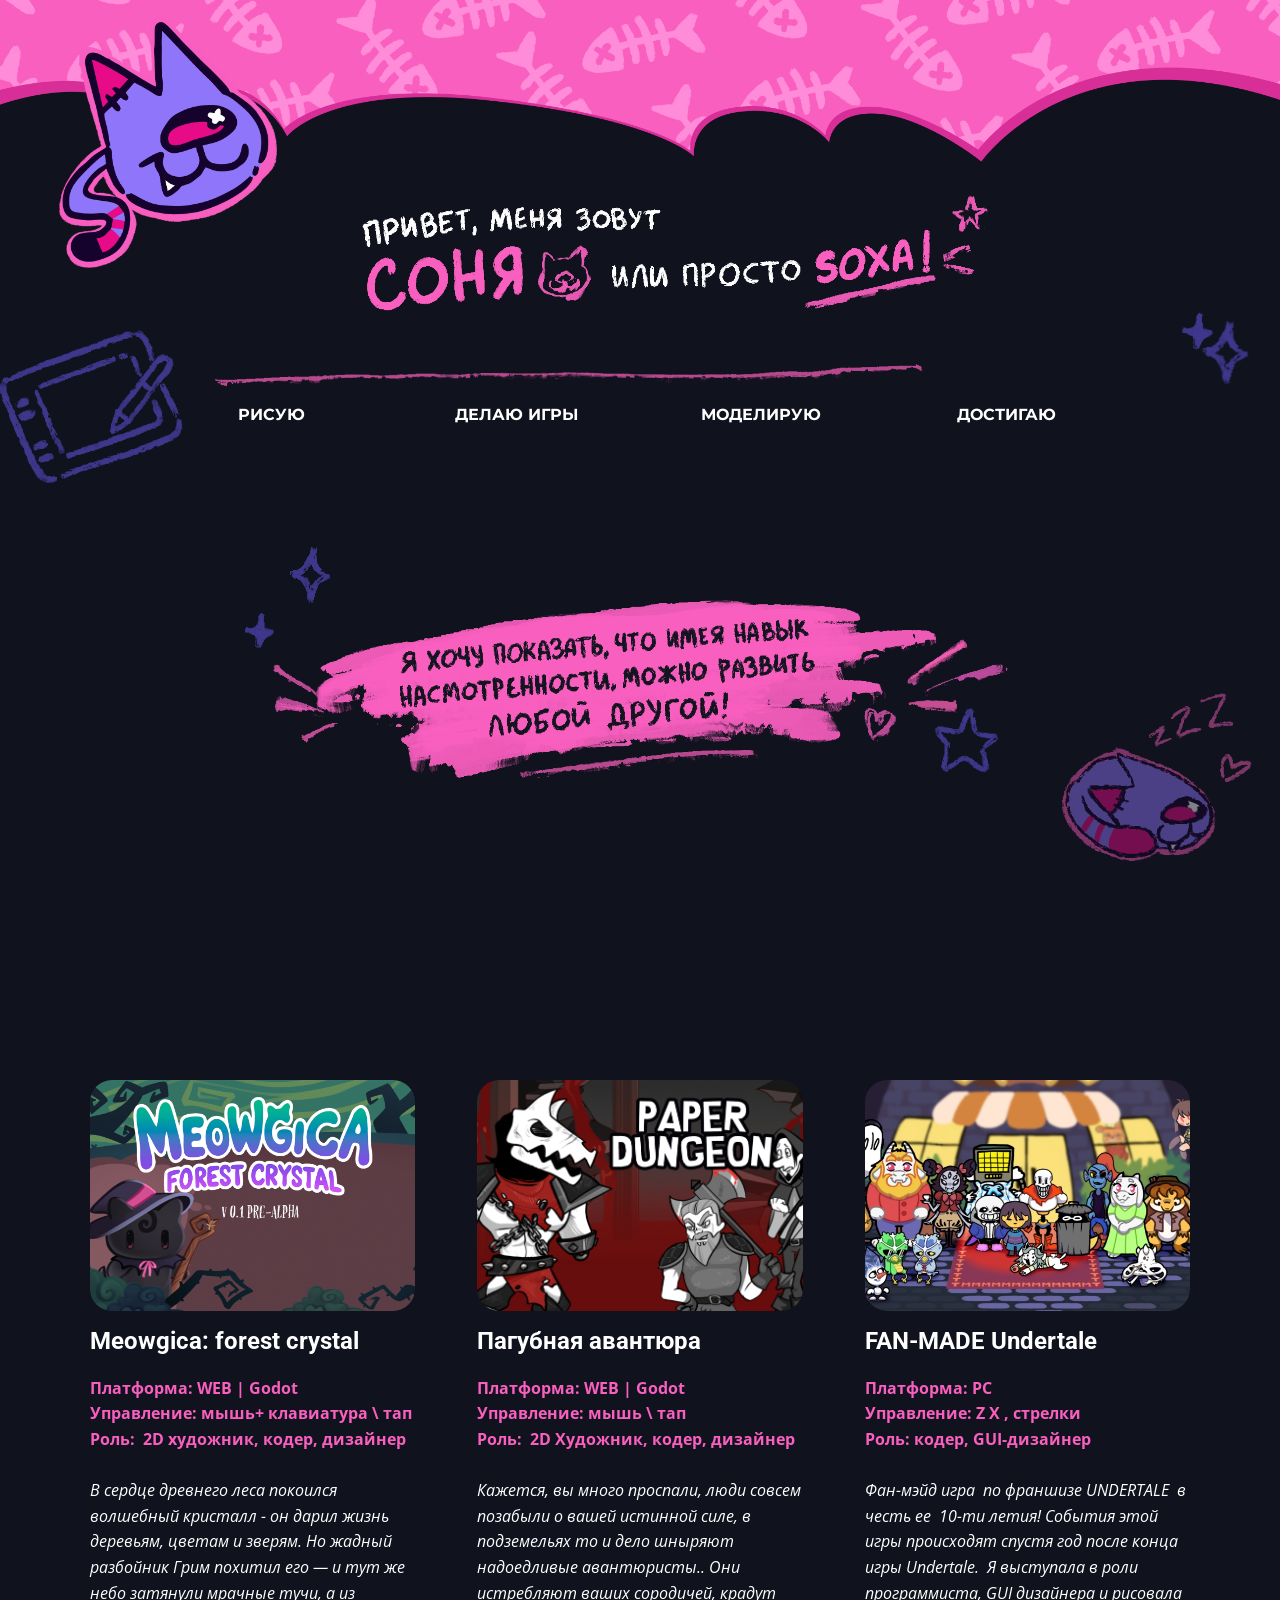
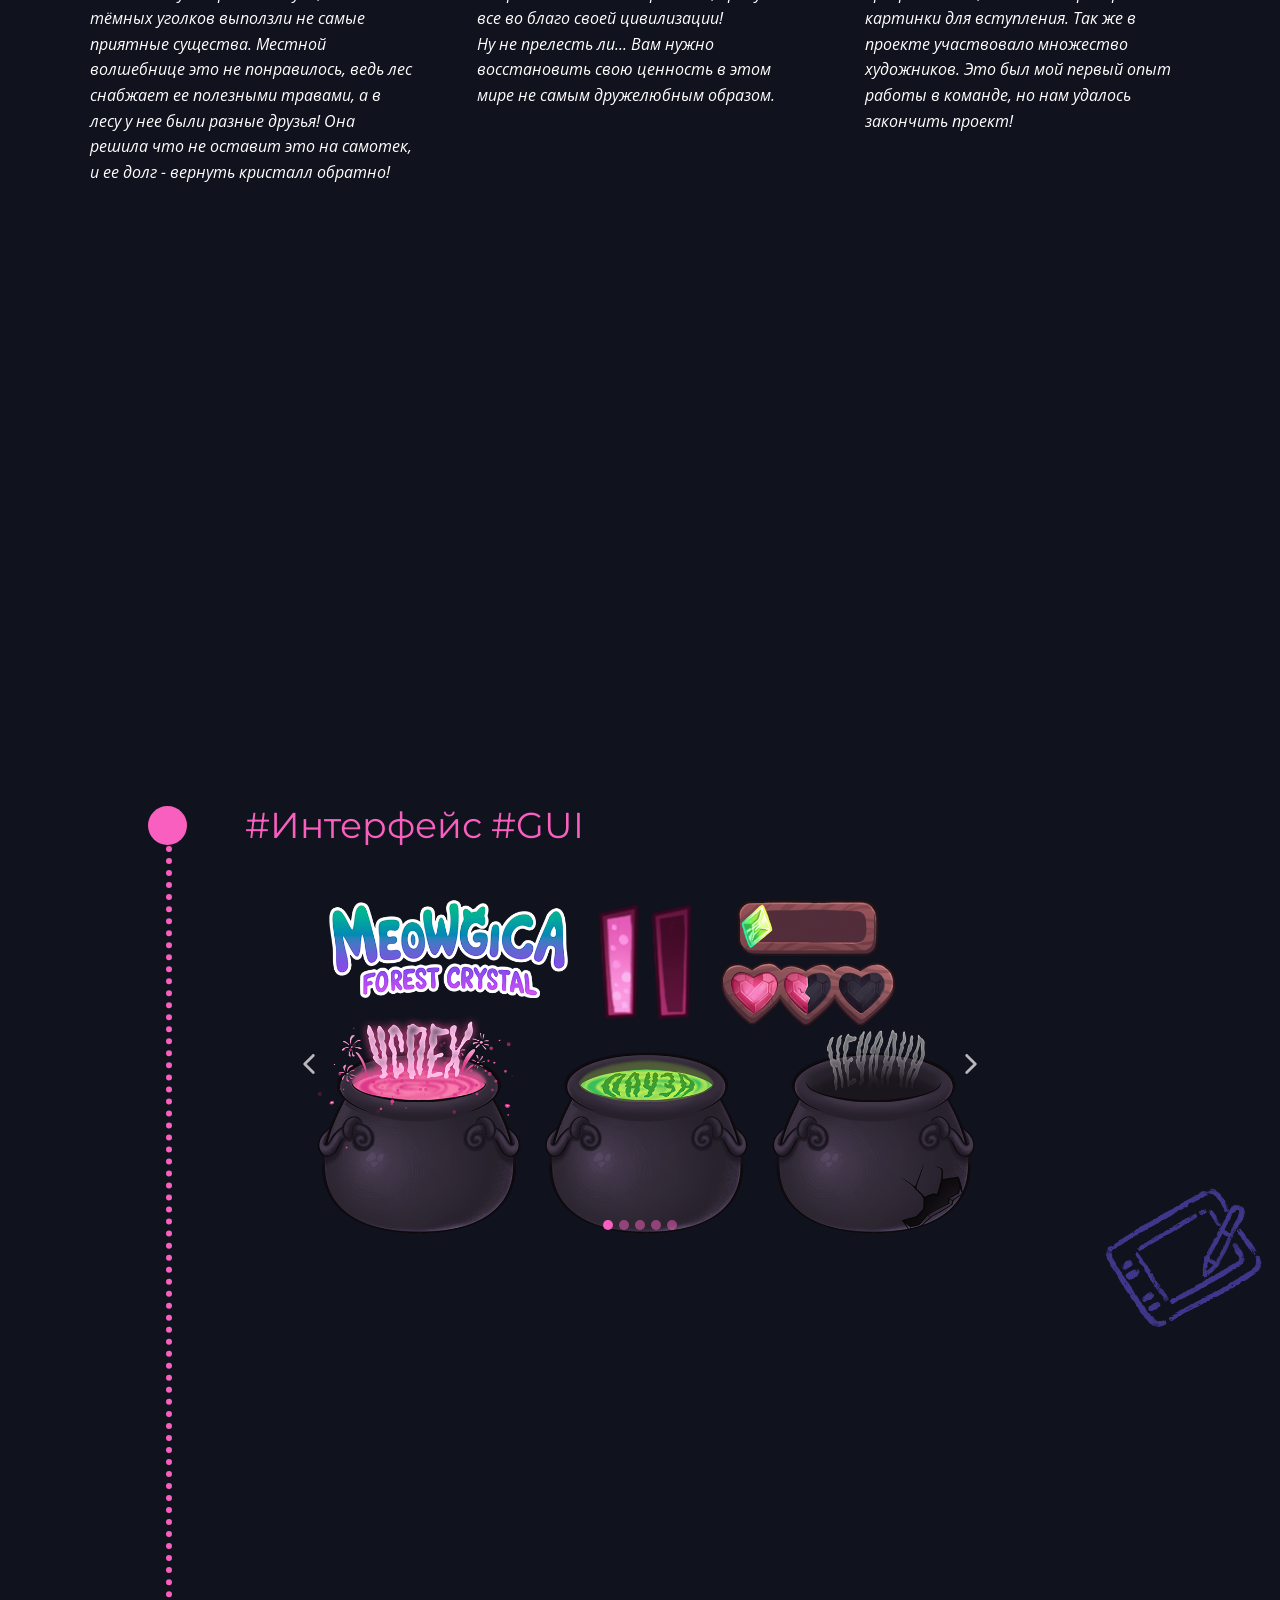
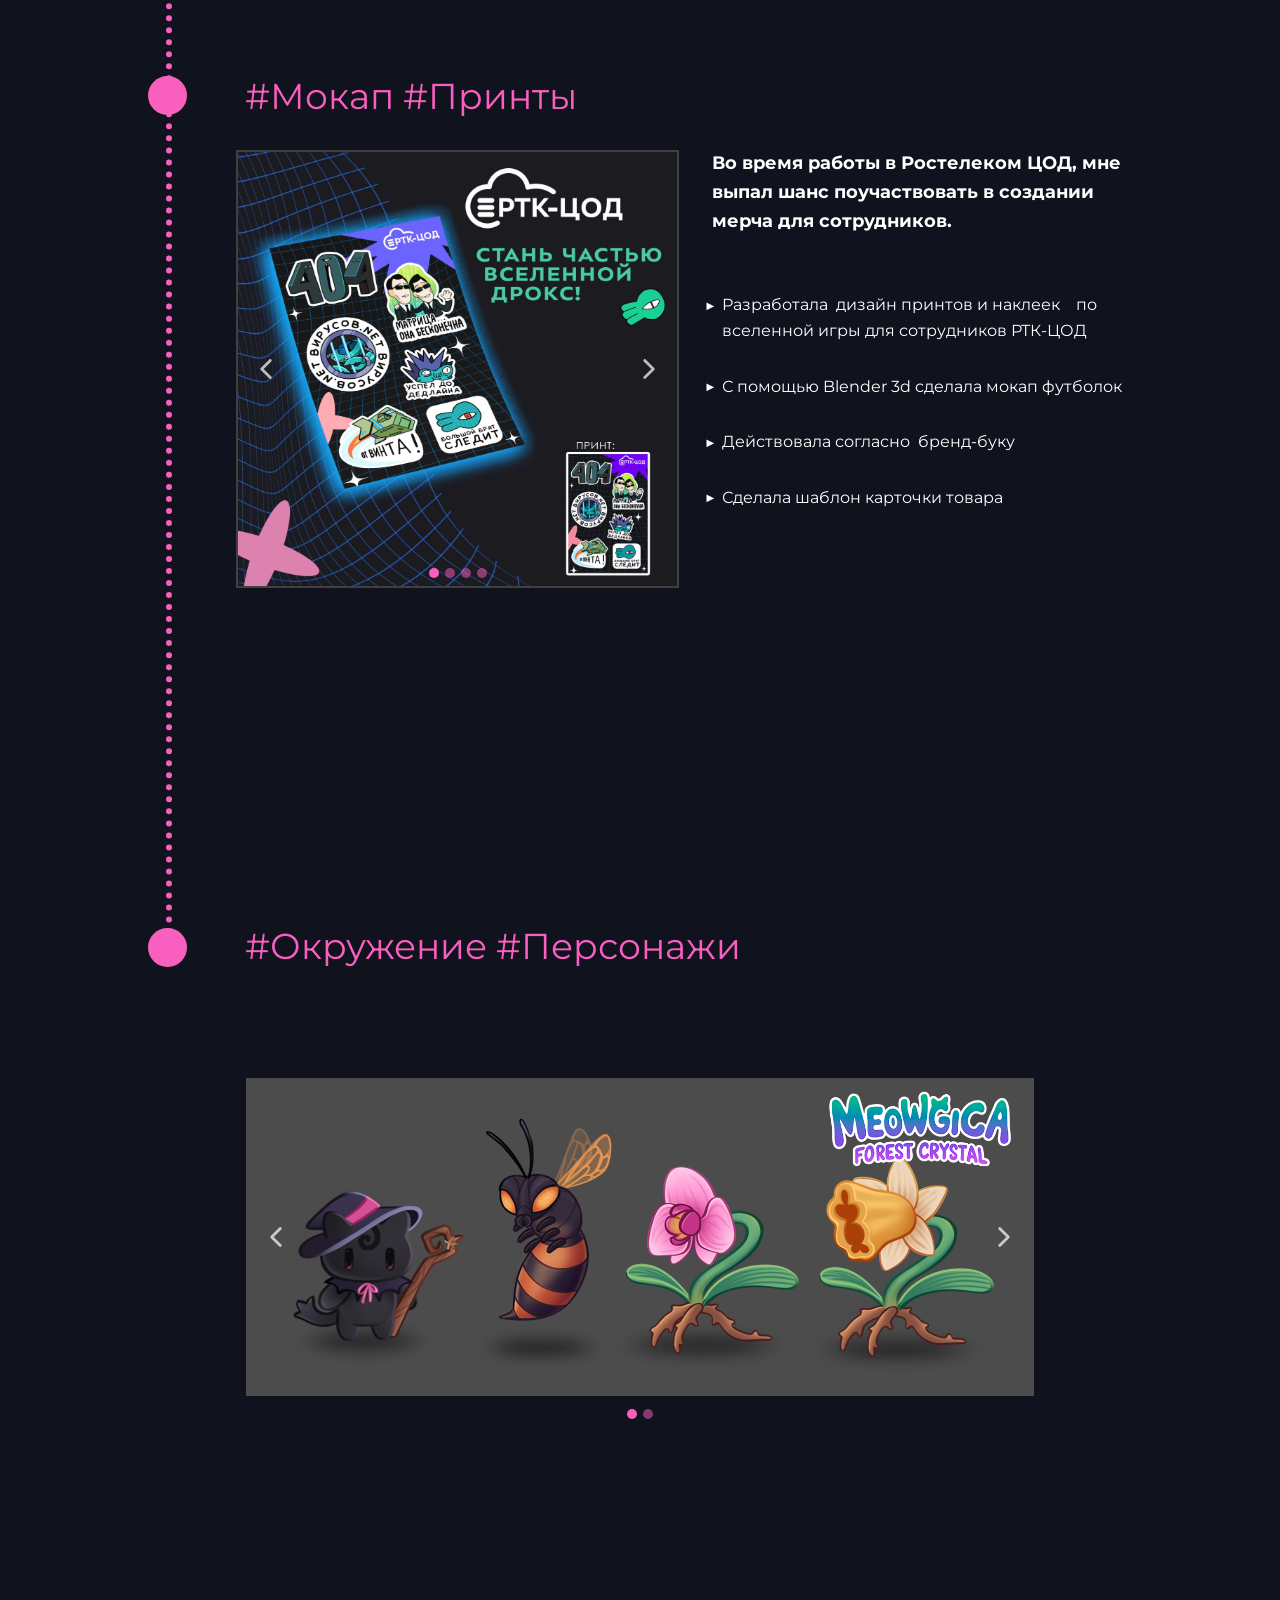
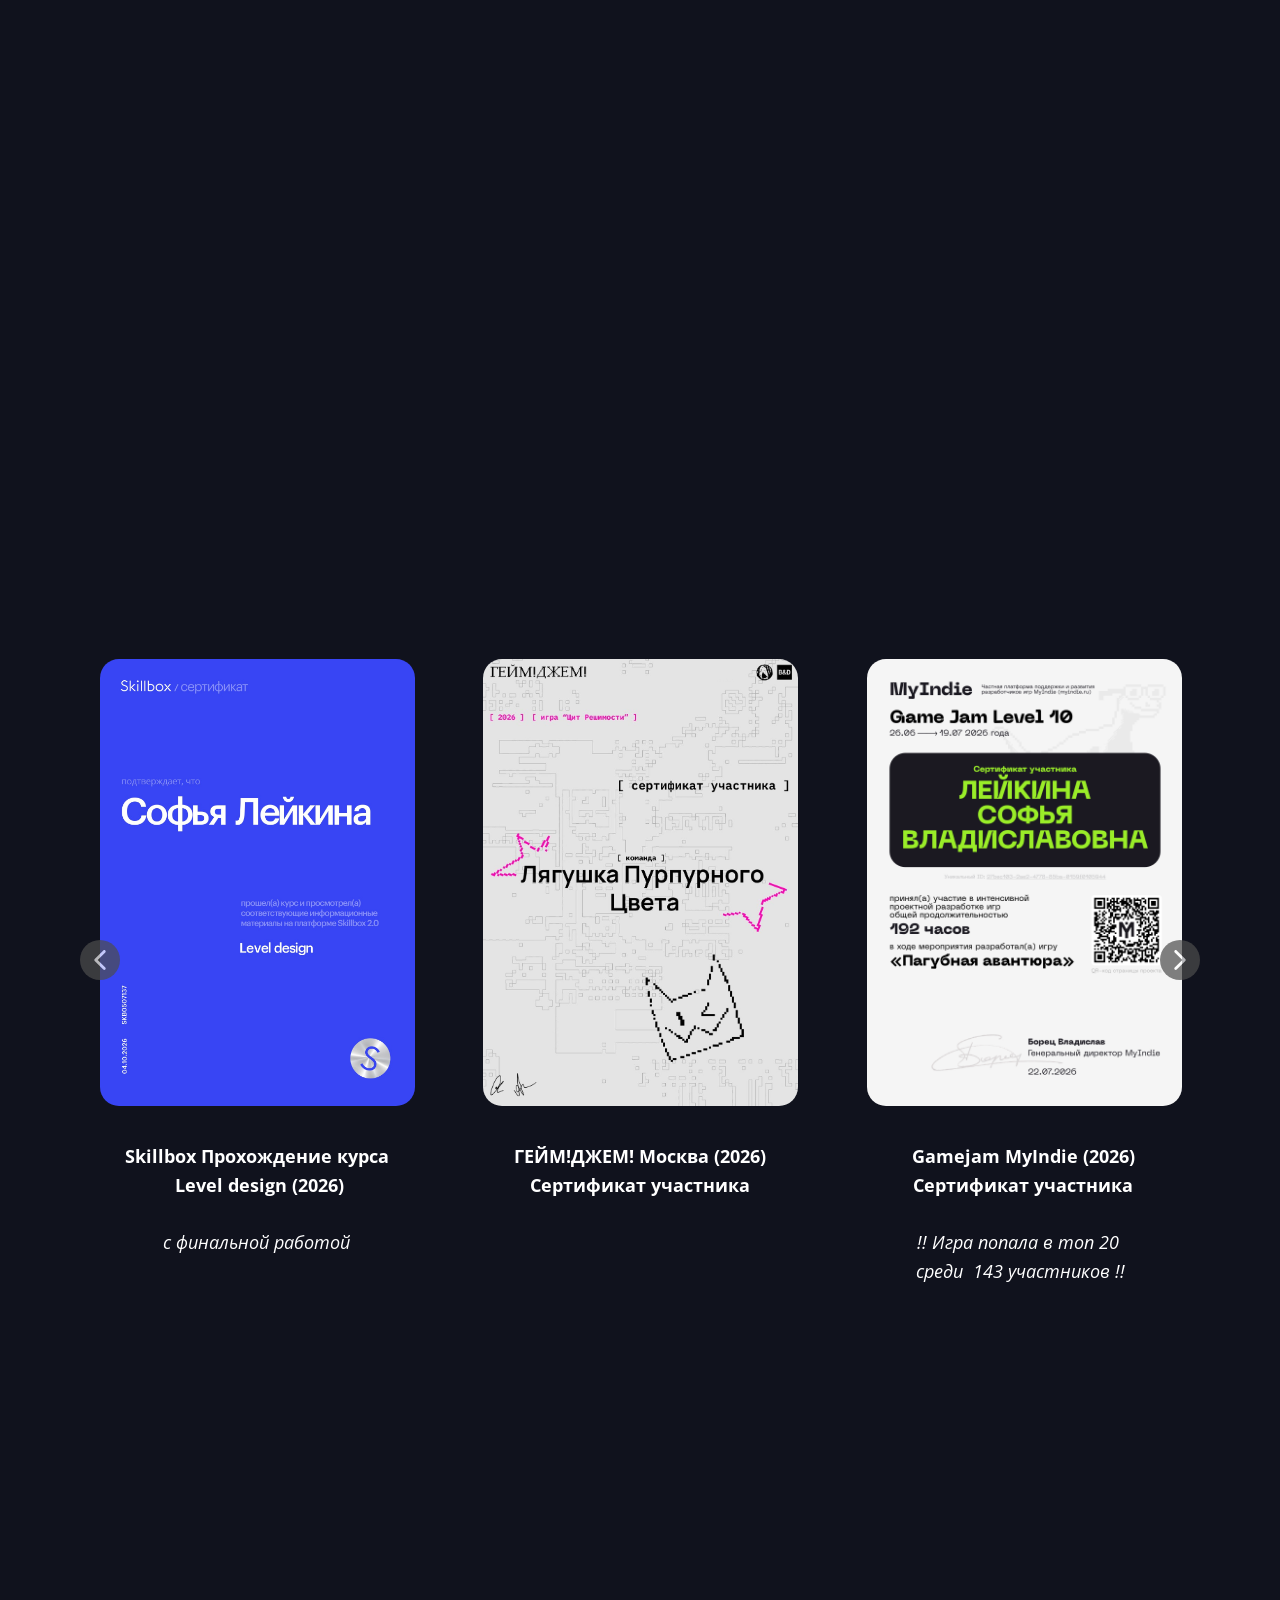
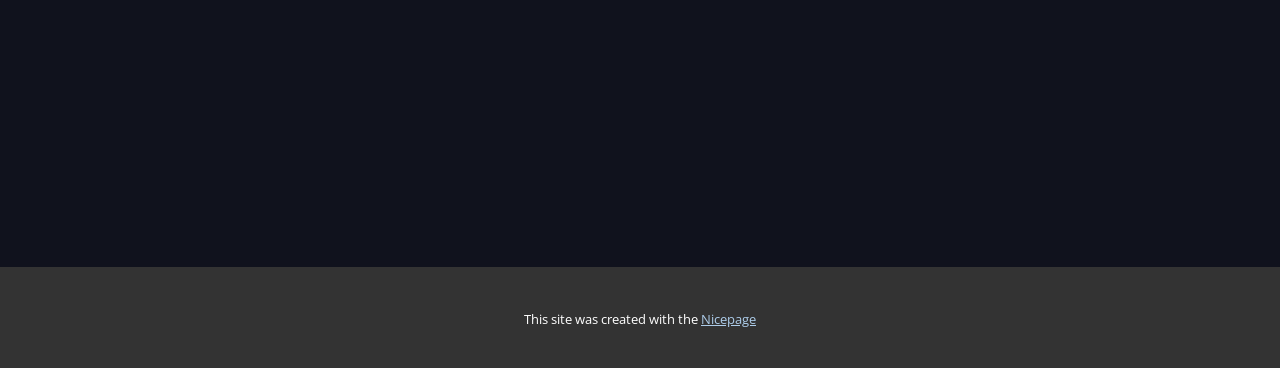
==== commit 3fabcf77: "Add files via upload" ====
--- a/index.html
+++ b/index.html
@@ -2,519 +2,188 @@
 <html style="font-size: 16px;" lang="ru"><head>
     <meta name="viewport" content="width=device-width, initial-scale=1.0">
     <meta charset="utf-8">
-    <meta name="keywords" content="ИНТУИТИВНЫЙ">
+    <meta name="keywords" content="#Интерфейс #GUI, #Мокап #Принты, #Окружение #Персонажи">
     <meta name="description" content="">
-    <title>Main</title>
+    <title>Главная</title>
     <link rel="stylesheet" href="nicepage.css" media="screen">
 <link rel="stylesheet" href="index.css" media="screen">
     <script class="u-script" type="text/javascript" src="jquery.js" defer=""></script>
     <script class="u-script" type="text/javascript" src="nicepage.js" defer=""></script>
-    <meta name="generator" content="Nicepage 8.6.15, nicepage.com">
-    
-    
-    
-    
-    
-    
-    
-    
-    
-    <link id="u-page-google-font" rel="stylesheet" href="https://fonts.googleapis.com/css2?display=swap&amp;family=Roboto:ital,wght@0,100;0,200;0,300;0,400;0,500;0,600;0,700;0,800;0,900;1,100;1,200;1,300;1,400;1,500;1,600;1,700;1,800;1,900&amp;family=Open+Sans:ital,wght@0,300;0,400;0,500;0,600;0,700;0,800;1,300;1,400;1,500;1,600;1,700;1,800&amp;family=Fira+Code:wght@300;400;500;600;700">
+    <meta name="generator" content="Nicepage 8.7.6, nicepage.com">
+    
+    
+    
+    
+    
+    
+    
+    <link id="u-page-google-font" rel="stylesheet" href="https://fonts.googleapis.com/css2?display=swap&amp;family=Roboto:ital,wght@0,100;0,200;0,300;0,400;0,500;0,600;0,700;0,800;0,900;1,100;1,200;1,300;1,400;1,500;1,600;1,700;1,800;1,900&amp;family=Open+Sans:ital,wght@0,300;0,400;0,500;0,600;0,700;0,800;1,300;1,400;1,500;1,600;1,700;1,800&amp;family=Montserrat:ital,wght@0,100;0,200;0,300;0,400;0,500;0,600;0,700;0,800;0,900;1,100;1,200;1,300;1,400;1,500;1,600;1,700;1,800;1,900">
     <script type="application/ld+json">{
 		"@context": "http://schema.org",
 		"@type": "Organization",
 		"name": "",
-		"logo": "images/f9166093-0383-c936-de90-ed0615a75039.png"
+		"logo": "images/31.png"
 }</script>
     <meta name="theme-color" content="#478ac9">
-    <meta property="og:title" content="Main">
+    <meta property="og:title" content="Главная">
     <meta property="og:type" content="website">
   <meta data-intl-tel-input-cdn-path="intlTelInput/"></head>
-  <body data-home-page="Main.html" data-home-page-title="Main" data-path-to-root="./" data-include-products="true" class="u-body u-clearfix u-custom-color-1 u-overlap u-xl-mode" data-lang="ru"><header class="u-clearfix u-header u-sticky u-sticky-1c4a u-header" id="header" data-image-width="1920" data-image-height="307" data-animation-name="" data-animation-duration="0" data-animation-delay="0" data-animation-direction=""><style class="u-sticky-style" data-style-id="1c4a"></style><div class="u-clearfix u-sheet u-sheet-1">
-        <img class="u-image u-image-default u-image-1" src="images/soxa_background4.png" alt="" data-image-width="1920" data-image-height="307">
-        <a href="#" class="infinite u-image u-logo u-image-2" data-image-width="2000" data-image-height="2000" data-animation-name="tada" data-animation-duration="3000" data-animation-delay="1000" data-animation-direction="" data-animation-out="0">
-          <img src="images/f9166093-0383-c936-de90-ed0615a75039.png" class="u-logo-image u-logo-image-1">
-        </a>
-        <div class="u-language u-language-content-text u-language-layout-icons u-spacing-37 u-language-1">
-          <div class="u-language-active"><span class="u-language-active-icon"><span class="u-icon u-language-icon u-language-ru u-icon-1"><svg xmlns="http://www.w3.org/2000/svg" xmlns:xlink="http://www.w3.org/1999/xlink" version="1.1" xml:space="preserve" class="u-svg-content" viewBox="0 0 112 112" x="0px" y="0px" style="width: 1em; height: 1em;"><rect y="16" fill="#F4F4F4" width="112" height="26.7"></rect><rect y="42.7" fill="#323E95" width="112" height="26.7"></rect><rect y="69.3" fill="#D8001E" width="112" height="26.7"></rect></svg></span></span>
-            <svg class="u-caret u-caret-svg" version="1.1" id="Layer_1" xmlns="http://www.w3.org/2000/svg" xmlns:xlink="http://www.w3.org/1999/xlink" x="0px" y="0px" width="16px" height="16px" viewBox="0 0 16 16" style="fill:currentColor;" xml:space="preserve"><polygon class="st0" points="8,12 2,4 14,4 "></polygon></svg>
-          </div>
-          <div class="u-language-dropdown">
-            <a class="u-custom-font u-language-url u-text-custom-color-4" data-lang-text="Русский" href="./" data-language="ru" style="font-family: Zametka_Parletter; font-weight: 700;"><span class="u-icon u-language-icon u-language-ru u-icon-1"><svg xmlns="http://www.w3.org/2000/svg" xmlns:xlink="http://www.w3.org/1999/xlink" version="1.1" xml:space="preserve" class="u-svg-content" viewBox="0 0 112 112" x="0px" y="0px" style="width: 1em; height: 1em;"><rect y="16" fill="#F4F4F4" width="112" height="26.7"></rect><rect y="42.7" fill="#323E95" width="112" height="26.7"></rect><rect y="69.3" fill="#D8001E" width="112" height="26.7"></rect></svg></span>
-            </a>
-            <a class="u-custom-font u-language-url u-text-custom-color-4" data-lang-text="English" href="./" data-language="en" style="font-family: Zametka_Parletter; font-weight: 700;"><span class="u-icon u-language-en u-language-icon u-icon-1"><svg xmlns="http://www.w3.org/2000/svg" xmlns:xlink="http://www.w3.org/1999/xlink" version="1.1" xml:space="preserve" class="u-svg-content" viewBox="0 0 112 112" x="0px" y="0px" style="width: 1em; height: 1em;"><rect y="16" fill="#19237F" width="112" height="80"></rect><path fill="#EDEDED" d="M47.8,16h3.5v33.7H0v-4.8h27.5L0,25.9v-3.8l33.2,22.8h7.7L0,16.8V16h8.8l39,26.9V16z M75,44.9h-7.7L109.4,16
-	h-5.1L65.1,42.9V16h-3.4v33.7H112v-4.8H85.4L112,26.6v-7L75,44.9z M61.7,96h3.4V70.7l37,25.3h9.9v-0.8L73.2,68.7H81l31,21.2v-3.1
-	L85.4,68.7H112v-4.8H61.7V96z M0,68.7h27.5L0,87.7v7.8l39.1-26.8h7.8L7.1,96H11l36.8-25.3V96h3.5V63.9H0V68.7z"></path><path fill="#BD0034" d="M112,16v3.6L75,44.9h-7.7L109.4,16H112z M73.2,68.7L112,95.2v-5.3L81,68.7H73.2z M40.9,44.9L0,16.8v5.3
-	l33.2,22.8C33.2,44.9,40.9,44.9,40.9,44.9z M39.1,68.7L0,95.5V96h7.1l39.8-27.3H39.1z M61.7,16H51.3v33.7H0v14.2h51.3V96h10.4V63.9
-	H112V49.7H61.7V16z"></path></svg></span>
-            </a>
-          </div>
-        </div>
-      </div></header>
-    <section class="u-clearfix u-custom-color-1 u-section-1" id="block-7">
+  <body data-home-page="Главная.html" data-home-page-title="Главная" data-path-to-root="./" data-include-products="true" class="u-body u-clearfix u-overlap u-overlap-transparent u-xl-mode" data-lang="ru"><header class="u-clearfix u-header u-sticky u-sticky-f4b4 u-header" id="header"><img class="u-expanded-width u-image u-image-default u-image-1" src="images/777f8167-bd92-3ab1-d055-7b8d86ab6232.png" alt="" data-image-width="2437" data-image-height="406"><a href="./index.html" data-page-id="136030408" class="u-hover-feature u-image u-logo u-image-2" data-image-width="1495" data-image-height="1724">
+        <img src="images/31.png" class="u-logo-image u-logo-image-1" title="Главная">
+      </a><style class="u-sticky-style" data-style-id="f4b4"></style></header>
+    <section class="u-clearfix u-custom-color-1 u-section-1" id="block-1">
+      
+      
+      
+      
+      
+      <img class="u-image u-image-contain u-image-default u-image-1" src="images/top.png" alt="" data-image-width="1580" data-image-height="419" data-animation-out="0">
+      <div class="custom-expanded u-list u-list-1">
+        <div class="u-repeater u-repeater-1">
+          <div class="u-container-align-center u-container-style u-list-item u-repeater-item">
+            <div class="u-container-layout u-similar-container u-container-layout-1">
+              <a href="./index.html#block-2" data-page-id="136030408" class="u-align-center u-border-0 u-btn u-button-style u-custom-font u-custom-item u-font-montserrat u-hover-feature u-none u-text-hover-custom-color-2 u-btn-1" title="Рисую">рисую </a>
+            </div>
+          </div>
+          <div class="u-container-align-center u-container-style u-list-item u-repeater-item">
+            <div class="u-container-layout u-similar-container u-container-layout-2">
+              <a href="./index.html#block-1" data-page-id="136030408" class="u-align-center u-border-0 u-btn u-button-style u-custom-font u-custom-item u-font-montserrat u-hover-feature u-none u-text-hover-custom-color-2 u-btn-2">делаю игры </a>
+            </div>
+          </div>
+          <div class="u-container-align-center u-container-style u-list-item u-repeater-item">
+            <div class="u-container-layout u-similar-container u-container-layout-3">
+              <a href="" class="u-align-center u-border-0 u-btn u-button-style u-custom-font u-custom-item u-font-montserrat u-hover-feature u-none u-text-hover-custom-color-2 u-btn-3">моделирую </a>
+            </div>
+          </div>
+          <div class="u-container-align-center u-container-style u-list-item u-repeater-item">
+            <div class="u-container-layout u-similar-container u-container-layout-4">
+              <a href="./index.html#block-3" data-page-id="136030408" class="u-align-center u-border-0 u-btn u-button-style u-custom-font u-custom-item u-font-montserrat u-hover-feature u-none u-text-hover-custom-color-2 u-btn-4">ДОСТИГАЮ </a>
+            </div>
+          </div>
+        </div>
+      </div>
+      <img class="u-image u-image-contain u-image-default u-preserve-proportions u-image-2" src="images/pl.png" alt="" data-image-width="250" data-image-height="238" data-animation-out="0" data-custom-animation="{&quot;animation&quot;:{&quot;XXL&quot;:{&quot;steps&quot;:[],&quot;hidden&quot;:false,&quot;start&quot;:{&quot;at&quot;:&quot;bottom&quot;,&quot;off&quot;:0},&quot;end&quot;:{&quot;at&quot;:&quot;top&quot;,&quot;off&quot;:0}},&quot;XL&quot;:{&quot;steps&quot;:[{&quot;dist&quot;:0.5,&quot;skip&quot;:0,&quot;blur&quot;:0,&quot;sticky&quot;:false,&quot;fixed&quot;:true,&quot;mx&quot;:0,&quot;my&quot;:&quot;-172&quot;,&quot;op&quot;:0,&quot;rot&quot;:&quot;-23&quot;,&quot;sx&quot;:1,&quot;sy&quot;:1,&quot;bgy&quot;:0}],&quot;hidden&quot;:false,&quot;start&quot;:{&quot;at&quot;:&quot;middle&quot;,&quot;off&quot;:0},&quot;end&quot;:{&quot;at&quot;:&quot;top&quot;,&quot;off&quot;:0}},&quot;LG&quot;:{&quot;steps&quot;:[],&quot;hidden&quot;:false,&quot;start&quot;:{&quot;at&quot;:&quot;bottom&quot;,&quot;off&quot;:0},&quot;end&quot;:{&quot;at&quot;:&quot;top&quot;,&quot;off&quot;:0}},&quot;MD&quot;:{&quot;steps&quot;:[],&quot;hidden&quot;:false,&quot;start&quot;:{&quot;at&quot;:&quot;bottom&quot;,&quot;off&quot;:0},&quot;end&quot;:{&quot;at&quot;:&quot;top&quot;,&quot;off&quot;:0}},&quot;SM&quot;:{&quot;steps&quot;:[],&quot;hidden&quot;:true,&quot;start&quot;:{&quot;at&quot;:&quot;bottom&quot;,&quot;off&quot;:0},&quot;end&quot;:{&quot;at&quot;:&quot;top&quot;,&quot;off&quot;:0}},&quot;XS&quot;:{&quot;steps&quot;:[],&quot;hidden&quot;:true,&quot;start&quot;:{&quot;at&quot;:&quot;bottom&quot;,&quot;off&quot;:0},&quot;end&quot;:{&quot;at&quot;:&quot;top&quot;,&quot;off&quot;:0}}},&quot;container&quot;:&quot;&quot;}">
+      <img class="u-image u-image-contain u-image-default u-preserve-proportions u-image-3" src="images/st3.png" alt="" data-image-width="91" data-image-height="92" data-animation-out="0" data-custom-animation="{&quot;animation&quot;:{&quot;XXL&quot;:{&quot;steps&quot;:[],&quot;hidden&quot;:false,&quot;start&quot;:{&quot;at&quot;:&quot;bottom&quot;,&quot;off&quot;:0},&quot;end&quot;:{&quot;at&quot;:&quot;top&quot;,&quot;off&quot;:0}},&quot;XL&quot;:{&quot;steps&quot;:[{&quot;dist&quot;:0.5,&quot;skip&quot;:0,&quot;blur&quot;:0,&quot;sticky&quot;:false,&quot;fixed&quot;:true,&quot;mx&quot;:0,&quot;my&quot;:&quot;-172&quot;,&quot;op&quot;:0,&quot;rot&quot;:&quot;10&quot;,&quot;sx&quot;:1,&quot;sy&quot;:1,&quot;bgy&quot;:0}],&quot;hidden&quot;:false,&quot;start&quot;:{&quot;at&quot;:&quot;middle&quot;,&quot;off&quot;:0},&quot;end&quot;:{&quot;at&quot;:&quot;top&quot;,&quot;off&quot;:0}},&quot;LG&quot;:{&quot;steps&quot;:[],&quot;hidden&quot;:false,&quot;start&quot;:{&quot;at&quot;:&quot;bottom&quot;,&quot;off&quot;:0},&quot;end&quot;:{&quot;at&quot;:&quot;top&quot;,&quot;off&quot;:0}},&quot;MD&quot;:{&quot;steps&quot;:[],&quot;hidden&quot;:false,&quot;start&quot;:{&quot;at&quot;:&quot;bottom&quot;,&quot;off&quot;:0},&quot;end&quot;:{&quot;at&quot;:&quot;top&quot;,&quot;off&quot;:0}},&quot;SM&quot;:{&quot;steps&quot;:[],&quot;hidden&quot;:true,&quot;start&quot;:{&quot;at&quot;:&quot;bottom&quot;,&quot;off&quot;:0},&quot;end&quot;:{&quot;at&quot;:&quot;top&quot;,&quot;off&quot;:0}},&quot;XS&quot;:{&quot;steps&quot;:[],&quot;hidden&quot;:true,&quot;start&quot;:{&quot;at&quot;:&quot;bottom&quot;,&quot;off&quot;:0},&quot;end&quot;:{&quot;at&quot;:&quot;top&quot;,&quot;off&quot;:0}}},&quot;container&quot;:&quot;&quot;}">
+      <img class="u-image u-image-contain u-image-default u-preserve-proportions u-image-4" src="images/st2.png" alt="" data-image-width="91" data-image-height="92" data-animation-out="0" data-custom-animation="{&quot;animation&quot;:{&quot;XXL&quot;:{&quot;steps&quot;:[],&quot;hidden&quot;:false,&quot;start&quot;:{&quot;at&quot;:&quot;bottom&quot;,&quot;off&quot;:0},&quot;end&quot;:{&quot;at&quot;:&quot;top&quot;,&quot;off&quot;:0}},&quot;XL&quot;:{&quot;steps&quot;:[{&quot;dist&quot;:0.5,&quot;skip&quot;:0,&quot;blur&quot;:0,&quot;sticky&quot;:false,&quot;fixed&quot;:true,&quot;mx&quot;:0,&quot;my&quot;:&quot;-172&quot;,&quot;op&quot;:0,&quot;rot&quot;:&quot;10&quot;,&quot;sx&quot;:1,&quot;sy&quot;:1,&quot;bgy&quot;:0}],&quot;hidden&quot;:false,&quot;start&quot;:{&quot;at&quot;:&quot;middle&quot;,&quot;off&quot;:0},&quot;end&quot;:{&quot;at&quot;:&quot;top&quot;,&quot;off&quot;:0}},&quot;LG&quot;:{&quot;steps&quot;:[],&quot;hidden&quot;:false,&quot;start&quot;:{&quot;at&quot;:&quot;bottom&quot;,&quot;off&quot;:0},&quot;end&quot;:{&quot;at&quot;:&quot;top&quot;,&quot;off&quot;:0}},&quot;MD&quot;:{&quot;steps&quot;:[],&quot;hidden&quot;:false,&quot;start&quot;:{&quot;at&quot;:&quot;bottom&quot;,&quot;off&quot;:0},&quot;end&quot;:{&quot;at&quot;:&quot;top&quot;,&quot;off&quot;:0}},&quot;SM&quot;:{&quot;steps&quot;:[],&quot;hidden&quot;:true,&quot;start&quot;:{&quot;at&quot;:&quot;bottom&quot;,&quot;off&quot;:0},&quot;end&quot;:{&quot;at&quot;:&quot;top&quot;,&quot;off&quot;:0}},&quot;XS&quot;:{&quot;steps&quot;:[],&quot;hidden&quot;:true,&quot;start&quot;:{&quot;at&quot;:&quot;bottom&quot;,&quot;off&quot;:0},&quot;end&quot;:{&quot;at&quot;:&quot;top&quot;,&quot;off&quot;:0}}},&quot;container&quot;:&quot;&quot;}">
+      <img class="custom-expanded u-hover-feature u-image u-image-contain u-image-default u-image-5" src="images/1.png" alt="" data-image-width="1209" data-image-height="292" data-animation-out="0">
+      <img class="u-image u-image-contain u-image-default u-preserve-proportions u-image-6" src="images/st1.png" alt="" data-image-width="91" data-image-height="92">
+      <img class="u-image u-image-contain u-image-default u-preserve-proportions u-image-7" src="images/st3.png" alt="" data-image-width="91" data-image-height="92">
+      <img class="u-image u-image-contain u-image-default u-preserve-proportions u-image-8" src="images/st2.png" alt="" data-image-width="91" data-image-height="92">
+    </section>
+    <section class="u-clearfix u-container-align-center u-custom-color-1 u-section-2" id="block-6">
+      <div class="u-clearfix u-sheet u-valign-middle-lg u-valign-middle-sm u-valign-middle-xl u-sheet-1"><!--blog--><!--blog_options_json--><!--{"type":"Recent","source":"","tags":"","count":""}--><!--/blog_options_json-->
+        <div class="u-blog u-expanded-width u-blog-1" data-site-sorting-prop="created" data-site-sorting-order="desc" data-blog-id="blog-1">
+          <div class="u-list-control"></div>
+          <div class="u-repeater u-repeater-1"><!--blog_post-->
+            <div class="u-align-left u-blog-post u-container-align-left u-container-style u-repeater-item u-video-cover"><meta name="twitter:description" content="Платформа: WEBУправление: мышь+ клавиатура \ тапРоль: &nbsp;Полностью мной сделанная игра за исключением &nbsp;звуковых эффектов и музыки.В сердце древнего леса покоился волшебный кристалл - он дарил жизнь деревьям, цветам и зверям. Но жадный разбойник Грим похитил..."><meta name="description" content="Платформа: WEBУправление: мышь+ клавиатура \ тапРоль: &nbsp;Полностью мной сделанная игра за исключением &nbsp;звуковых эффектов и музыки.В сердце древнего леса покоился волшебный кристалл - он дарил жизнь деревьям, цветам и зверям. Но жадный разбойник Грим похитил..."><meta property="og:type" content="article"><meta property="og:title" content="Meowgica: forest crystal"><meta property="og:description" content="Платформа: WEBУправление: мышь+ клавиатура \ тапРоль: &nbsp;Полностью мной сделанная игра за исключением &nbsp;звуковых эффектов и музыки.В сердце древнего леса покоился волшебный кристалл - он дарил жизнь деревьям, цветам и зверям. Но жадный разбойник Грим похитил..."><meta property="og:image" content="MEOWGICA.png">
+              <div class="u-container-layout u-similar-container u-valign-bottom-xs u-container-layout-1"><!--blog_post_image-->
+                <img alt="" class="u-blog-control u-expanded-width u-image u-image-round u-radius u-image-1" src="images/MEOWGICA.png" data-image-width="2100" data-image-height="900" data-href="blog/meowgica-forest-crystal.html"><!--/blog_post_image--><!--blog_post_header-->
+                <h4 class="u-blog-control u-text u-text-1">
+                  <a class="u-post-header-link" href="blog/meowgica-forest-crystal.html">Meowgica: forest crystal</a>
+                </h4><!--/blog_post_header-->
+                <p class="u-text u-text-2"><span style="font-weight: 700;" class="u-text-custom-color-2"> Платформа: WEB | Godot<br>Управление: мышь+ клавиатура \ тап<br>Роль: &nbsp;2D художник, кодер, дизайнер</span>
+                  <br>
+                  <br><span style="font-style: italic;">В сердце древнего леса покоился волшебный кристалл - он дарил жизнь деревьям, цветам и зверям. Но жадный разбойник Грим похитил его — и тут же небо затянули мрачные тучи, а из тёмных уголков выползли не самые приятные существа. Местной волшебнице это не понравилось, ведь лес снабжает ее полезными травами, а в лесу у нее были разные друзья! Она решила что не оставит это на самотек, и ее долг - вернуть кристалл обратно!</span>
+                </p>
+              </div>
+            </div><div class="u-align-left u-blog-post u-container-align-left u-container-style u-repeater-item u-video-cover"><meta name="twitter:description" content="Пример короткого текста. Lorem ipsum dolor sit amet."><meta name="description" content="Пример короткого текста. Lorem ipsum dolor sit amet."><meta property="og:type" content="article"><meta property="og:title" content="Пагубная авантюра"><meta property="og:description" content="Пример короткого текста. Lorem ipsum dolor sit amet."><meta property="og:image" content="l1.png">
+              <div class="u-container-layout u-similar-container u-valign-bottom-xs u-container-layout-2"><!--blog_post_image-->
+                <img alt="" class="u-blog-control u-expanded-width u-image u-image-round u-radius u-image-2" src="images/l1.png" data-image-width="1571" data-image-height="940" data-href="blog/пагубная-авантюра.html"><!--/blog_post_image--><!--blog_post_header-->
+                <h4 class="u-blog-control u-text u-text-3">
+                  <a class="u-post-header-link" href="blog/пагубная-авантюра.html">Пагубная авантюра</a>
+                </h4><!--/blog_post_header-->
+                <p class="u-text u-text-4"><span style="font-weight: 700;" class="u-text-custom-color-2"> Платформа: WEB | Godot<br>Управление: мышь \ тап<br>Роль:&nbsp;​ 2D Художник, кодер, дизайнер</span><b></b>
+                  <br>
+                  <br><span style="font-style: italic;">Кажется, вы много проспали, люди совсем позабыли о вашей истинной силе, в подземельях то и дело шныряют надоедливые авантюристы.. Они истребляют ваших сородичей, крадут все во благо своей цивилизации!<br>Ну не прелесть ли... Вам нужно восстановить свою ценность в этом мире не самым дружелюбным образом.</span>
+                </p>
+              </div>
+            </div><div class="u-align-left u-blog-post u-container-align-left u-container-style u-repeater-item u-video-cover"><meta name="twitter:description" content="Пример короткого текста. Lorem ipsum dolor sit amet."><meta name="description" content="Пример короткого текста. Lorem ipsum dolor sit amet."><meta property="og:type" content="article"><meta property="og:title" content="FAN-MADE Undertale"><meta property="og:description" content="Пример короткого текста. Lorem ipsum dolor sit amet."><meta property="og:image" content="und.jpg">
+              <div class="u-container-layout u-similar-container u-valign-bottom-xs u-container-layout-3"><!--blog_post_image-->
+                <img alt="" class="u-blog-control u-expanded-width u-image u-image-round u-radius u-image-3" src="images/und.jpg" data-image-width="1498" data-image-height="857" data-href="blog/fan-made-undertale.html"><!--/blog_post_image--><!--blog_post_header-->
+                <h4 class="u-blog-control u-text u-text-5">
+                  <a class="u-post-header-link" href="blog/fan-made-undertale.html">FAN-MADE Undertale</a>
+                </h4><!--/blog_post_header-->
+                <p class="u-text u-text-6"><span style="font-weight: 700;" class="u-text-custom-color-2"> Платформа: PC<br>Управление: Z X , стрелки<br>Роль: кодер, GUI-дизайнер</span>
+                  <br>
+                  <br><span style="font-style: italic;">Фан-мэйд игра&nbsp; по франшизе UNDERTALE&nbsp; в честь ее&nbsp;&nbsp;10-ти летия! События этой игры происходят спустя год после конца игры Undertale.&nbsp; Я выступала в роли программиста, GUI дизайнера и рисовала картинки для вступления. Так же в проекте участвовало множество художников. Это был мой первый опыт работы в команде, но нам удалось&nbsp; закончить проект!</span>
+                  <a class="u-absolute-vcenter u-carousel-control u-carousel-control-7 u-carousel-control-prev u-icon-circle u-opacity u-opacity-70 u-spacing-10 u-text-white u-carousel-control-1" href="https://soxa9.github.io/kawaii/#carousel-a5cf" role="button" data-u-slide="prev">
+                    <br>
+                  </a>
+                  <a class="u-absolute-vcenter u-carousel-control u-carousel-control-8 u-carousel-control-next u-icon-circle u-opacity u-opacity-70 u-spacing-10 u-text-white" href="https://soxa9.github.io/kawaii/#carousel-a5cf" role="button" data-u-slide="next"></a>
+                  <br>
+                  <br>
+                  <br>
+                  <br>
+                </p>
+              </div>
+            </div><!--/blog_post--><!--blog_post-->
+            <!--/blog_post--><!--blog_post-->
+            <!--/blog_post-->
+          </div>
+          <div class="u-list-control"></div>
+        </div><!--/blog-->
+      </div>
+    </section>
+    <section class="u-clearfix u-custom-color-1 u-section-3" id="block-2">
       <div class="u-clearfix u-sheet u-sheet-1">
-        <p class="u-align-center u-custom-font u-text u-text-white u-text-1" data-animation-name="bounceIn" data-animation-duration="1000" data-animation-delay="0" data-animation-direction=""> &nbsp;​&nbsp;Привет, меня зовут Соня или просто <span class="u-text-custom-color-5">soxa</span>! 
-        </p>
-        <p class="u-align-left u-custom-font u-font-roboto u-text u-text-white u-text-2">
-          <br><span style="font-size: 0.75rem;">Я очень люблю рисовать, но&nbsp; к сожалению мне&nbsp; не довелось в детстве посещать художественную школу. Однако это мне не помешало развивать насмотренность и другие качества, которые мне помогали развиваться.&nbsp; В среднем классе&nbsp; мне купили компьютер и тогда я стала заниматься диджитал&nbsp; творчеством.&nbsp; Не могу точно вспомнить в какой момент меня заинтересовала&nbsp; разработка игр, но скорее всего это было после&nbsp; прохождения undertale и Fran Bow.&nbsp; Моим первым движком оказался Construct 2 , просто потому что не требовал навыков текстового программирования.&nbsp; На долгое время я отбросила идею&nbsp; создания игр и продолжала развиваться в рисовании и 3д моделировании. После работы&nbsp; в Ростелекоме, я поняла что&nbsp; программирвоание это тоже творчество, ведь у каждого програмиста есть свой стиль написания кода, даже если он не самый&nbsp; правильный и оптимизированный.&nbsp; </span>
-        </p>
-        <p class="u-align-center u-custom-font u-text u-text-custom-color-5 u-text-3"> Я хочу показать, что&nbsp; имея&nbsp; навык насмотренности,<br>&nbsp;можно развить любой другой! 
-        </p>
-      </div>
-    </section>
-    <section class="u-clearfix u-custom-color-1 u-section-2" id="block-9">
-      <div class="u-clearfix u-sheet u-sheet-1">
-        <div class="u-align-center-lg u-align-center-md u-align-center-sm u-align-center-xs u-expanded-width-md u-expanded-width-sm u-expanded-width-xl u-expanded-width-xs u-layout-horizontal u-list u-list-1">
-          <div class="u-layout-spacing-all u-repeater u-repeater-1">
-            <div class="u-align-center u-container-align-center u-container-style u-list-item u-repeater-item">
-              <div class="u-container-layout u-similar-container u-valign-bottom-md u-valign-bottom-sm u-container-layout-1">
-                <p class="u-align-center-lg u-align-center-md u-align-center-sm u-align-center-xs u-text u-text-custom-color-5 u-text-1"><span class="u-file-icon u-icon u-text-custom-color-5 u-icon-1"><img src="images/gamemaker_icon-09b420da.png" alt=""></span>&nbsp;&nbsp;<br>__________ <br>Gamemaker
-                </p>
-              </div>
-            </div>
-            <div class="u-align-center u-container-align-center u-container-style u-list-item u-repeater-item">
-              <div class="u-container-layout u-similar-container u-valign-bottom-md u-valign-bottom-sm u-container-layout-2">
-                <p class="u-align-center-lg u-align-center-md u-align-center-sm u-align-center-xs u-text u-text-custom-color-5 u-text-2"><span class="u-file-icon u-icon u-text-custom-color-5 u-icon-2"><img src="images/godot_icon-620809c1.png" alt=""></span>&nbsp;<br>&nbsp;__________ <br>Godot​&nbsp;<br>engine
-                </p>
-              </div>
-            </div>
-            <div class="u-align-center u-container-align-center u-container-style u-list-item u-repeater-item">
-              <div class="u-container-layout u-similar-container u-valign-bottom-md u-valign-bottom-sm u-container-layout-3">
-                <p class="u-align-center-lg u-align-center-md u-align-center-sm u-align-center-xs u-text u-text-custom-color-5 u-text-3"><span class="u-file-icon u-icon u-text-custom-color-5 u-icon-3"><img src="images/corelr_icon-fbf6f27f.png" alt=""></span>
-                  <br>&nbsp;__________ <br> Corel draw 2019
-                </p>
-              </div>
-            </div>
-            <div class="u-align-center u-container-align-center u-container-style u-list-item u-repeater-item">
-              <div class="u-container-layout u-similar-container u-valign-bottom-md u-valign-bottom-sm u-container-layout-4">
-                <p class="u-align-center-lg u-align-center-md u-align-center-sm u-align-center-xs u-text u-text-custom-color-5 u-text-4"><span class="u-file-icon u-icon u-text-custom-color-5 u-icon-4"><img src="images/blender_icon-cd3460ef.png" alt=""></span>&nbsp;<br>__________ <br>Ble​nde​r 3D
-                </p>
-              </div>
-            </div>
-            <div class="u-align-center u-container-align-center u-container-style u-list-item u-repeater-item">
-              <div class="u-container-layout u-similar-container u-valign-bottom-md u-valign-bottom-sm u-container-layout-5">
-                <p class="u-align-center-lg u-align-center-md u-align-center-sm u-align-center-xs u-text u-text-custom-color-5 u-text-5"><span class="u-file-icon u-icon u-text-custom-color-5 u-icon-5"><img src="images/1781-3358bef1.png" alt=""></span>&nbsp;<br>
-                  <br>__________ <br>Adobe&nbsp;<br>Photosh​​​​​op CC 2018
-                </p>
-              </div>
-            </div>
-            <div class="u-align-center u-container-align-center u-container-style u-list-item u-repeater-item">
-              <div class="u-container-layout u-similar-container u-valign-bottom-md u-valign-bottom-sm u-container-layout-6">
-                <p class="u-align-center-lg u-align-center-md u-align-center-sm u-align-center-xs u-text u-text-custom-color-5 u-text-6"><span class="u-file-icon u-icon u-text-custom-color-5 u-icon-6"><img src="images/1759-2cb62ba3.png" alt=""></span>&nbsp;<br>
-                  <br>__________ <br> Adobe Illustrator
-                </p>
-              </div>
-            </div>
-            <div class="u-align-center u-container-align-center u-container-style u-list-item u-repeater-item">
-              <div class="u-container-layout u-similar-container u-valign-bottom-md u-valign-bottom-sm u-container-layout-7">
-                <p class="u-align-center-lg u-align-center-md u-align-center-sm u-align-center-xs u-text u-text-custom-color-5 u-text-7"><span class="u-file-icon u-icon u-text-custom-color-5 u-icon-7"><img src="images/AE_icon-9ff6f0d6.png" alt=""></span>
-                  <br>&nbsp; <br>__________ <br>Adobe After Effect<br>
-                </p>
-              </div>
-            </div>
-            <div class="u-align-center u-container-align-center u-container-style u-list-item u-repeater-item">
-              <div class="u-container-layout u-similar-container u-valign-bottom-md u-valign-bottom-sm u-container-layout-8">
-                <p class="u-align-center-lg u-align-center-md u-align-center-sm u-align-center-xs u-text u-text-custom-color-5 u-text-8"><span class="u-file-icon u-icon u-text-custom-color-5 u-icon-8"><img src="images/live2d_icon-022be82f.png" alt=""></span>
-                  <br>&nbsp; <br>__________ <br>Live 2D<br>Cubism
-                </p>
-              </div>
-            </div>
-          </div>
-          <a class="u-absolute-vcenter-xl u-gallery-nav u-gallery-nav-prev u-icon-circle u-opacity u-opacity-70 u-spacing-10 u-text-custom-color-5 u-text-hover-custom-color-4 u-gallery-nav-1" href="#" role="button"><span aria-hidden="true">
-              <svg viewBox="0 0 8 8"><path d="M5.25 0l-4 4 4 4 1.5-1.5-2.5-2.5 2.5-2.5-1.5-1.5z"></path></svg></span><span class="sr-only">
-              <svg viewBox="0 0 8 8"><path d="M5.25 0l-4 4 4 4 1.5-1.5-2.5-2.5 2.5-2.5-1.5-1.5z"></path></svg></span>
-          </a>
-          <a class="u-absolute-vcenter-xl u-gallery-nav u-gallery-nav-next u-icon-circle u-opacity u-opacity-70 u-spacing-10 u-text-custom-color-5 u-text-hover-custom-color-4 u-gallery-nav-2" href="#" role="button"><span aria-hidden="true">
-              <svg viewBox="0 0 8 8"><path d="M2.75 0l-1.5 1.5 2.5 2.5-2.5 2.5 1.5 1.5 4-4-4-4z"></path></svg></span><span class="sr-only">
-              <svg viewBox="0 0 8 8"><path d="M2.75 0l-1.5 1.5 2.5 2.5-2.5 2.5 1.5 1.5 4-4-4-4z"></path></svg></span>
-          </a>
-        </div>
-        <p class="u-custom-font u-text u-text-custom-color-5 u-text-default u-text-9">что я использую? </p>
-      </div>
-    </section>
-    <section class="u-clearfix u-section-3" id="block-8">
-      <div class="u-clearfix u-sheet u-sheet-1">
-        <h2 class="u-align-center u-custom-font u-text u-text-custom-color-5 u-text-default u-text-1"><span class="u-file-icon u-icon u-icon-1"><img src="images/982036-52aed411.png" alt=""></span>&nbsp; &nbsp;Мои проекты 
-        </h2>
-        <div class="u-border-9 u-border-custom-color-3 u-container-style u-custom-color-2 u-expanded-width-xs u-group u-radius u-shape-round u-group-1" data-animation-name="customAnimationIn" data-animation-duration="1000" data-animation-delay="0">
-          <div class="u-container-layout u-container-layout-1">
-            <p class="u-align-center u-custom-font u-text u-text-2"><span style="font-size: 1.125rem; font-weight: 700;"> Meowgica: forest crystal </span>
-              <br>[в процессе разработки]<br>
-            </p>
-            <div class="u-carousel u-expanded-width u-gallery u-layout-carousel u-lightbox u-no-transition u-show-text-none u-gallery-1" id="carousel-db55" data-interval="5000" data-u-ride="carousel">
-              <ol class="u-absolute-hcenter u-carousel-indicators u-carousel-indicators-1">
-                <li data-u-target="#carousel-db55" data-u-slide-to="0" class="u-active u-grey-70 u-shape-circle" style="width: 10px; height: 10px;"></li>
-                <li data-u-target="#carousel-db55" data-u-slide-to="1" class="u-grey-70 u-shape-circle" style="width: 10px; height: 10px;"></li>
-                <li data-u-target="#carousel-db55" data-u-slide-to="2" class="u-grey-70 u-shape-circle" style="width: 10px; height: 10px;"></li>
-              </ol>
-              <div class="u-carousel-inner u-gallery-inner u-gallery-inner-1" role="listbox">
-                <div class="u-active u-carousel-item u-gallery-item u-shape-rectangle u-carousel-item-1">
-                  <div class="u-back-slide" data-image-width="2100" data-image-height="900">
-                    <img class="u-back-image u-expanded" src="images/MEOWGICA.png">
-                  </div>
-                  <div class="u-align-center u-container-align-left u-over-slide u-valign-bottom u-over-slide-1">
-                    <p class="u-align-left u-gallery-heading" style="--text-color-var: #ffffff; margin-left: 0px; margin-right: auto;">Пример заголовка</p>
-                    <p class="u-align-left u-custom-color-6 u-gallery-text u-text-color-var" style="--text-color-var: #ffffff; margin-left: 0px; margin-right: auto;">Пример текста</p>
-                  </div>
-                </div>
-                <div class="u-carousel-item u-gallery-item u-shape-rectangle u-carousel-item-2" data-image-width="1362" data-image-height="765">
-                  <div class="u-back-slide">
-                    <img class="u-back-image u-expanded" src="images/34s.jpg">
-                  </div>
-                  <div class="u-align-center u-container-align-left u-over-slide u-valign-bottom u-over-slide-2">
-                    <p class="u-align-left u-gallery-heading" style="--text-color-var: #ffffff; margin-left: 0px; margin-right: auto;"></p>
-                  </div>
-                  <style data-mode="XL" data-visited="true"></style>
-                  <style data-mode="LG"></style>
-                  <style data-mode="MD" data-visited="true"></style>
-                  <style data-mode="SM"></style>
-                  <style data-mode="XS" data-visited="true"></style>
-                </div>
-                <div class="u-carousel-item u-gallery-item u-shape-rectangle u-carousel-item-3" data-image-width="1352" data-image-height="767">
-                  <div class="u-back-slide">
-                    <img class="u-back-image u-expanded" src="images/sd.jpg">
-                  </div>
-                  <div class="u-align-center u-container-align-left u-over-slide u-valign-bottom u-over-slide-3">
-                    <p class="u-align-left u-gallery-heading" style="--text-color-var: #ffffff; margin-left: 0px; margin-right: auto;"></p>
-                  </div>
-                  <style data-mode="XL" data-visited="true"></style>
-                  <style data-mode="LG"></style>
-                  <style data-mode="MD" data-visited="true"></style>
-                  <style data-mode="SM"></style>
-                  <style data-mode="XS" data-visited="true"></style>
-                </div>
-              </div>
-              <a class="u-absolute-vcenter u-carousel-control u-carousel-control-prev u-icon-circle u-opacity u-opacity-70 u-spacing-10 u-text-white u-carousel-control-1" href="#carousel-db55" role="button" data-u-slide="prev"><span aria-hidden="true">
-                  <svg viewBox="0 0 451.847 451.847"><path d="M97.141,225.92c0-8.095,3.091-16.192,9.259-22.366L300.689,9.27c12.359-12.359,32.397-12.359,44.751,0
-c12.354,12.354,12.354,32.388,0,44.748L173.525,225.92l171.903,171.909c12.354,12.354,12.354,32.391,0,44.744
-c-12.354,12.365-32.386,12.365-44.745,0l-194.29-194.281C100.226,242.115,97.141,234.018,97.141,225.92z"></path></svg></span><span class="sr-only">
-                  <svg viewBox="0 0 451.847 451.847"><path d="M97.141,225.92c0-8.095,3.091-16.192,9.259-22.366L300.689,9.27c12.359-12.359,32.397-12.359,44.751,0
-c12.354,12.354,12.354,32.388,0,44.748L173.525,225.92l171.903,171.909c12.354,12.354,12.354,32.391,0,44.744
-c-12.354,12.365-32.386,12.365-44.745,0l-194.29-194.281C100.226,242.115,97.141,234.018,97.141,225.92z"></path></svg></span>
-              </a>
-              <a class="u-absolute-vcenter u-carousel-control u-carousel-control-next u-icon-circle u-opacity u-opacity-70 u-spacing-10 u-text-white u-carousel-control-2" href="#carousel-db55" role="button" data-u-slide="next"><span aria-hidden="true">
-                  <svg viewBox="0 0 451.846 451.847"><path d="M345.441,248.292L151.154,442.573c-12.359,12.365-32.397,12.365-44.75,0c-12.354-12.354-12.354-32.391,0-44.744
-L278.318,225.92L106.409,54.017c-12.354-12.359-12.354-32.394,0-44.748c12.354-12.359,32.391-12.359,44.75,0l194.287,194.284
-c6.177,6.18,9.262,14.271,9.262,22.366C354.708,234.018,351.617,242.115,345.441,248.292z"></path></svg></span><span class="sr-only">
-                  <svg viewBox="0 0 451.846 451.847"><path d="M345.441,248.292L151.154,442.573c-12.359,12.365-32.397,12.365-44.75,0c-12.354-12.354-12.354-32.391,0-44.744
-L278.318,225.92L106.409,54.017c-12.354-12.359-12.354-32.394,0-44.748c12.354-12.359,32.391-12.359,44.75,0l194.287,194.284
-c6.177,6.18,9.262,14.271,9.262,22.366C354.708,234.018,351.617,242.115,345.441,248.292z"></path></svg></span>
-              </a>
-            </div>
-            <p class="u-align-justify u-custom-font u-font-fira-code u-text u-text-3"><span style="font-style: italic;"><span style="font-weight: 700;">Платформа</span>: WEB<br><span style="font-weight: 700;">Управление</span>: мышь+ клавиатура \ тап<br><span style="font-weight: 700;">Роль:&nbsp;<span style="font-weight: 400;"> Полностью мной сделанная игра за исключением&nbsp; звуковых эффектов и музыки.</span></span>
-                <br>
-                <br>В&nbsp;сердце&nbsp;древнего&nbsp;леса&nbsp;покоился&nbsp;волшебный&nbsp;<br>кристалл - он&nbsp;дарил жизнь деревьям, цветам и зверям.&nbsp;<br>Но жадный разбойник&nbsp;Грим&nbsp;похитил&nbsp;его&nbsp;— и&nbsp;тут&nbsp;же&nbsp;небо&nbsp;затянули&nbsp;мрачные&nbsp;тучи,&nbsp;а&nbsp;из&nbsp;<br>т​ёмных&nbsp;уголков&nbsp;выползли не самые приятные существа.<br>
-                <br>Местной  волшебнице это  не понравилось, ведь лес снабжает ее полезными травами, а в лесу у нее были <br>разные друзья! Она решила что не оставит это на самотек, и ее долг - вернуть кристалл обратно!</span>
-              <br>
-              <br>
-            </p>
-            <a href="https://myindie.net/games/game/meowgica-forest-crystal" class="u-border-hover-grey-60 u-border-none u-btn u-btn-round u-button-style u-custom-color-4 u-radius u-btn-1"><span class="u-file-icon u-icon u-text-white u-icon-2"><img src="images/153752-9868176b.png" alt=""></span>&nbsp;Играть
-            </a>
-          </div>
-        </div>
-        <div class="u-border-9 u-border-custom-color-3 u-container-style u-custom-color-2 u-expanded-width-xs u-group u-radius u-shape-round u-group-2" data-animation-name="customAnimationIn" data-animation-duration="1000" data-animation-delay="0">
-          <div class="u-container-layout u-container-layout-2">
-            <p class="u-align-center u-custom-font u-text u-text-4"><span style="font-size: 1.125rem; font-weight: 700;">&nbsp;ПАГУБНАЯ АВАНТЮРА</span>
-              <br>
-            </p>
-            <div class="u-carousel u-expanded-width u-gallery u-layout-carousel u-lightbox u-no-transition u-show-text-none u-gallery-2" id="carousel-c4ab" data-interval="5000" data-u-ride="carousel">
-              <ol class="u-absolute-hcenter u-carousel-indicators u-carousel-indicators-2">
-                <li data-u-target="#carousel-c4ab" data-u-slide-to="0" class="u-active u-grey-70 u-shape-circle" style="width: 10px; height: 10px;"></li>
-                <li data-u-target="#carousel-c4ab" data-u-slide-to="1" class="u-grey-70 u-shape-circle" style="width: 10px; height: 10px;"></li>
-                <li data-u-target="#carousel-c4ab" data-u-slide-to="2" class="u-grey-70 u-shape-circle" style="width: 10px; height: 10px;"></li>
-              </ol>
-              <div class="u-carousel-inner u-gallery-inner u-gallery-inner-2" role="listbox">
-                <div class="u-active u-carousel-item u-gallery-item u-shape-rectangle u-carousel-item-4">
-                  <div class="u-back-slide" data-image-width="2100" data-image-height="900">
-                    <img class="u-back-image u-expanded" src="images/pagubnaya.png">
-                  </div>
-                  <div class="u-align-center u-container-align-left u-over-slide u-valign-bottom u-over-slide-4">
-                    <p class="u-align-left u-gallery-heading" style="--text-color-var: #ffffff; margin-left: 0px; margin-right: auto;">Пример заголовка</p>
-                    <p class="u-align-left u-custom-color-6 u-gallery-text u-text-color-var" style="--text-color-var: #ffffff; margin-left: 0px; margin-right: auto;">Пример текста</p>
-                  </div>
-                </div>
-                <div class="u-carousel-item u-gallery-item u-shape-rectangle u-carousel-item-5" data-image-width="1352" data-image-height="767">
-                  <div class="u-back-slide" data-image-width="1143" data-image-height="647">
-                    <img class="u-back-image u-expanded" src="images/WDRPlRHIWZxgGtVb7Q53BMVEIMXwzH7KNBEOwCj56bc38NdWh8nUxy4J1EC-pX7NLPsjl6aI_5BS--dHXE4y9tyz.jpg">
-                  </div>
-                  <div class="u-align-center u-container-align-left u-over-slide u-valign-bottom u-over-slide-5">
-                    <p class="u-align-left u-gallery-heading" style="--text-color-var: #ffffff; margin-left: 0px; margin-right: auto;"></p>
-                  </div>
-                  <style data-mode="XL" data-visited="true"></style>
-                  <style data-mode="LG"></style>
-                  <style data-mode="MD" data-visited="true"></style>
-                  <style data-mode="SM"></style>
-                  <style data-mode="XS" data-visited="true"></style>
-                </div>
-                <div class="u-carousel-item u-gallery-item u-shape-rectangle u-carousel-item-6" data-image-width="1893" data-image-height="1080">
-                  <div class="u-back-slide">
-                    <img class="u-back-image u-expanded" src="images/zEmIKYBi5y6ZT5TIzuR-WIviAmmPWO0_c7w0dEEl9AvdDvP1WrjaEddPw5QrxclGRzL3x-KLGD5otq1DAIL-RaZG.jpg">
-                  </div>
-                  <div class="u-align-center u-container-align-left u-over-slide u-valign-bottom u-over-slide-6">
-                    <p class="u-align-left u-gallery-heading" style="--text-color-var: #ffffff; margin-left: 0px; margin-right: auto;"></p>
-                  </div>
-                  <style data-mode="XL"></style>
-                  <style data-mode="LG"></style>
-                  <style data-mode="MD"></style>
-                  <style data-mode="SM"></style>
-                  <style data-mode="XS"></style>
-                </div>
-              </div>
-              <a class="u-absolute-vcenter u-carousel-control u-carousel-control-prev u-icon-circle u-opacity u-opacity-70 u-spacing-10 u-text-white u-carousel-control-3" href="#carousel-c4ab" role="button" data-u-slide="prev"><span aria-hidden="true">
-                  <svg viewBox="0 0 451.847 451.847"><path d="M97.141,225.92c0-8.095,3.091-16.192,9.259-22.366L300.689,9.27c12.359-12.359,32.397-12.359,44.751,0
-c12.354,12.354,12.354,32.388,0,44.748L173.525,225.92l171.903,171.909c12.354,12.354,12.354,32.391,0,44.744
-c-12.354,12.365-32.386,12.365-44.745,0l-194.29-194.281C100.226,242.115,97.141,234.018,97.141,225.92z"></path></svg></span><span class="sr-only">
-                  <svg viewBox="0 0 451.847 451.847"><path d="M97.141,225.92c0-8.095,3.091-16.192,9.259-22.366L300.689,9.27c12.359-12.359,32.397-12.359,44.751,0
-c12.354,12.354,12.354,32.388,0,44.748L173.525,225.92l171.903,171.909c12.354,12.354,12.354,32.391,0,44.744
-c-12.354,12.365-32.386,12.365-44.745,0l-194.29-194.281C100.226,242.115,97.141,234.018,97.141,225.92z"></path></svg></span>
-              </a>
-              <a class="u-absolute-vcenter u-carousel-control u-carousel-control-next u-icon-circle u-opacity u-opacity-70 u-spacing-10 u-text-white u-carousel-control-4" href="#carousel-c4ab" role="button" data-u-slide="next"><span aria-hidden="true">
-                  <svg viewBox="0 0 451.846 451.847"><path d="M345.441,248.292L151.154,442.573c-12.359,12.365-32.397,12.365-44.75,0c-12.354-12.354-12.354-32.391,0-44.744
-L278.318,225.92L106.409,54.017c-12.354-12.359-12.354-32.394,0-44.748c12.354-12.359,32.391-12.359,44.75,0l194.287,194.284
-c6.177,6.18,9.262,14.271,9.262,22.366C354.708,234.018,351.617,242.115,345.441,248.292z"></path></svg></span><span class="sr-only">
-                  <svg viewBox="0 0 451.846 451.847"><path d="M345.441,248.292L151.154,442.573c-12.359,12.365-32.397,12.365-44.75,0c-12.354-12.354-12.354-32.391,0-44.744
-L278.318,225.92L106.409,54.017c-12.354-12.359-12.354-32.394,0-44.748c12.354-12.359,32.391-12.359,44.75,0l194.287,194.284
-c6.177,6.18,9.262,14.271,9.262,22.366C354.708,234.018,351.617,242.115,345.441,248.292z"></path></svg></span>
-              </a>
-            </div>
-            <p class="u-align-justify u-text u-text-5"><span style="font-weight: 700;">Платформа</span><span style="font-style: italic;">: WEB<br><span style="font-weight: 700;">Управление</span>: мышь \ тап<br><span style="font-weight: 700;">Роль</span>:</span>&nbsp;​ 2D Художник, кодер<span style="font-weight: 700;"></span><span style="font-style: italic;"><span style="font-weight: 700;"><b></b></span>
-                <br>
-                <br>Кажется, вы много проспали, люди совсем позабыли о вашей истинной силе, в подземельях то и дело шныряют надоедливые авантюристы.. Они истребляют ваших сородичей, крадут все во благо своей цивилизации!<br>Ну не прелесть ли... Вам нужно восстановить свою ценность в этом мире не самым дружелюбным образом.</span>
-              <br>
-              <br>
-            </p>
-            <a href="https://myindie.ru/games/game/bumazhnoe-podzemele" class="u-border-hover-grey-60 u-border-none u-btn u-btn-round u-button-style u-custom-color-4 u-radius u-btn-2"><span class="u-file-icon u-icon u-text-white u-icon-3"><img src="images/153752-9868176b.png" alt=""></span>&nbsp;Играть
-            </a>
-          </div>
-        </div>
-        <div class="u-border-9 u-border-custom-color-3 u-container-style u-custom-color-2 u-expanded-width-xs u-group u-radius u-shape-round u-group-3" data-animation-name="customAnimationIn" data-animation-duration="1000" data-animation-delay="0">
-          <div class="u-container-layout u-valign-bottom-sm u-container-layout-3">
-            <p class="u-align-center u-custom-font u-text u-text-6"><span style="font-size: 1.125rem; font-weight: 700;">HBD undertale 10 YEARS</span>
-              <br>
-            </p>
-            <div class="u-carousel u-expanded-width u-gallery u-layout-carousel u-lightbox u-no-transition u-show-text-none u-gallery-3" id="carousel-78f7" data-interval="5000" data-u-ride="carousel">
-              <ol class="u-absolute-hcenter u-carousel-indicators u-carousel-indicators-3">
-                <li data-u-target="#carousel-78f7" data-u-slide-to="0" class="u-active u-grey-70 u-shape-circle" style="width: 10px; height: 10px;"></li>
-                <li data-u-target="#carousel-78f7" data-u-slide-to="1" class="u-grey-70 u-shape-circle" style="width: 10px; height: 10px;"></li>
-              </ol>
-              <div class="u-carousel-inner u-gallery-inner u-gallery-inner-3" role="listbox">
-                <div class="u-active u-carousel-item u-gallery-item u-shape-rectangle u-carousel-item-7">
-                  <div class="u-back-slide" data-image-width="1498" data-image-height="857">
-                    <img class="u-back-image u-expanded" src="images/und.jpg">
-                  </div>
-                  <div class="u-align-center u-container-align-left u-over-slide u-valign-bottom u-over-slide-7">
-                    <p class="u-align-left u-gallery-heading" style="--text-color-var: #ffffff; margin-left: 0px; margin-right: auto;">Пример заголовка</p>
-                    <p class="u-align-left u-custom-color-6 u-gallery-text u-text-color-var" style="--text-color-var: #ffffff; margin-left: 0px; margin-right: auto;">Пример текста</p>
-                  </div>
-                </div>
-                <div class="u-carousel-item u-gallery-item u-shape-rectangle u-carousel-item-8" data-image-width="1352" data-image-height="767">
-                  <div class="u-back-slide" data-image-width="1917" data-image-height="1031">
-                    <img class="u-back-image u-expanded" src="images/und2.jpg">
-                  </div>
-                  <div class="u-align-center u-container-align-left u-over-slide u-valign-bottom u-over-slide-8">
-                    <p class="u-align-left u-gallery-heading" style="--text-color-var: #ffffff; margin-left: 0px; margin-right: auto;"></p>
-                  </div>
-                  <style data-mode="XL" data-visited="true"></style>
-                  <style data-mode="LG"></style>
-                  <style data-mode="MD" data-visited="true"></style>
-                  <style data-mode="SM"></style>
-                  <style data-mode="XS" data-visited="true"></style>
-                </div>
-              </div>
-              <a class="u-absolute-vcenter u-carousel-control u-carousel-control-prev u-icon-circle u-opacity u-opacity-70 u-spacing-10 u-text-white u-carousel-control-5" href="#carousel-78f7" role="button" data-u-slide="prev"><span aria-hidden="true">
-                  <svg viewBox="0 0 451.847 451.847"><path d="M97.141,225.92c0-8.095,3.091-16.192,9.259-22.366L300.689,9.27c12.359-12.359,32.397-12.359,44.751,0
-c12.354,12.354,12.354,32.388,0,44.748L173.525,225.92l171.903,171.909c12.354,12.354,12.354,32.391,0,44.744
-c-12.354,12.365-32.386,12.365-44.745,0l-194.29-194.281C100.226,242.115,97.141,234.018,97.141,225.92z"></path></svg></span><span class="sr-only">
-                  <svg viewBox="0 0 451.847 451.847"><path d="M97.141,225.92c0-8.095,3.091-16.192,9.259-22.366L300.689,9.27c12.359-12.359,32.397-12.359,44.751,0
-c12.354,12.354,12.354,32.388,0,44.748L173.525,225.92l171.903,171.909c12.354,12.354,12.354,32.391,0,44.744
-c-12.354,12.365-32.386,12.365-44.745,0l-194.29-194.281C100.226,242.115,97.141,234.018,97.141,225.92z"></path></svg></span>
-              </a>
-              <a class="u-absolute-vcenter u-carousel-control u-carousel-control-next u-icon-circle u-opacity u-opacity-70 u-spacing-10 u-text-white u-carousel-control-6" href="#carousel-78f7" role="button" data-u-slide="next"><span aria-hidden="true">
-                  <svg viewBox="0 0 451.846 451.847"><path d="M345.441,248.292L151.154,442.573c-12.359,12.365-32.397,12.365-44.75,0c-12.354-12.354-12.354-32.391,0-44.744
-L278.318,225.92L106.409,54.017c-12.354-12.359-12.354-32.394,0-44.748c12.354-12.359,32.391-12.359,44.75,0l194.287,194.284
-c6.177,6.18,9.262,14.271,9.262,22.366C354.708,234.018,351.617,242.115,345.441,248.292z"></path></svg></span><span class="sr-only">
-                  <svg viewBox="0 0 451.846 451.847"><path d="M345.441,248.292L151.154,442.573c-12.359,12.365-32.397,12.365-44.75,0c-12.354-12.354-12.354-32.391,0-44.744
-L278.318,225.92L106.409,54.017c-12.354-12.359-12.354-32.394,0-44.748c12.354-12.359,32.391-12.359,44.75,0l194.287,194.284
-c6.177,6.18,9.262,14.271,9.262,22.366C354.708,234.018,351.617,242.115,345.441,248.292z"></path></svg></span>
-              </a>
-            </div>
-            <p class="u-align-justify u-custom-font u-font-fira-code u-text u-text-7"><span style="font-style: italic;"><span style="font-weight: 700;"><span style="font-weight: 400;"> Фан-мэйд игра&nbsp; по франшизе UNDERTALE&nbsp; в честь ее&nbsp;&nbsp;</span></span>
-                <br>10-ти летия! События этой игры происходят спустя год после конца игры Undertale.&nbsp; Я выступала в роли программиста, GUI дизайнера и рисовала картинки для вступления. Так же в проекте участвовало множество художников. Это был мой первый опыт работы в команде, но нам удалось&nbsp; закончить проект! </span>
-              <br>
-              <br><span style="font-weight: 400;"><span style="font-weight: 700;">Платформа:</span> PC</span>
-              <br><span style="font-weight: 400;"><span style="font-weight: 700;">Управление:</span> Z X , стрелки </span>
-              <br>
-              <br><span style="font-weight: 700;">роль: </span>код, GUI, катсцена<br>
-            </p>
-            <a href="https://vk.com/wall-102603662_1323329" class="u-active-none u-border-2 u-border-custom-color-5 u-border-no-left u-border-no-right u-border-no-top u-btn u-btn-rectangle u-button-style u-hover-none u-none u-text-custom-color-5 u-btn-3">а еще  игра была выложена в самый крупный<br>&nbsp;ВК  паблик по  Undertale
-            </a>
-            <a href="https://drive.google.com/drive/folders/16w6fShtCVpAlW_o04_vc_lKYOSMYjCdN" class="u-border-hover-grey-60 u-border-none u-btn u-btn-round u-button-style u-custom-color-4 u-radius u-btn-4"><span class="u-file-icon u-icon u-text-white u-icon-4"><img src="images/45162-cf89e14d.png" alt=""></span>&nbsp;Скачать
-            </a>
-          </div>
-        </div>
-        <div class="u-border-9 u-border-custom-color-3 u-container-style u-custom-color-2 u-expanded-width-xs u-group u-radius u-shape-round u-group-4" data-animation-name="customAnimationIn" data-animation-duration="1000" data-animation-delay="0">
-          <div class="u-container-layout u-container-layout-4">
-            <p class="u-align-center u-custom-font u-text u-text-8"><span style="font-size: 18px;"><b>GO! GO! HAMSTER</b></span>
-              <br>[в процессе разработки]<br>
-            </p>
-            <div class="u-carousel u-expanded-width u-gallery u-layout-carousel u-lightbox u-no-transition u-show-text-none u-gallery-4" id="carousel-a5cf" data-interval="5000" data-u-ride="carousel">
-              <ol class="u-absolute-hcenter u-carousel-indicators u-carousel-indicators-4">
-                <li data-u-target="#carousel-a5cf" data-u-slide-to="0" class="u-active u-grey-70 u-shape-circle" style="width: 10px; height: 10px;"></li>
-                <li data-u-target="#carousel-a5cf" data-u-slide-to="1" class="u-grey-70 u-shape-circle" style="width: 10px; height: 10px;"></li>
-              </ol>
-              <div class="u-carousel-inner u-gallery-inner u-gallery-inner-4" role="listbox">
-                <div class="u-active u-carousel-item u-gallery-item u-shape-rectangle u-carousel-item-9">
-                  <div class="u-back-slide" data-image-width="1911" data-image-height="1036">
-                    <img class="u-back-image u-expanded" src="images/HAM2.png">
-                  </div>
-                  <div class="u-align-center u-container-align-left u-over-slide u-valign-bottom u-over-slide-9">
-                    <p class="u-align-left u-gallery-heading" style="--text-color-var: #ffffff; margin-left: 0px; margin-right: auto;">Пример заголовка</p>
-                    <p class="u-align-left u-custom-color-6 u-gallery-text u-text-color-var" style="--text-color-var: #ffffff; margin-left: 0px; margin-right: auto;">Пример текста</p>
-                  </div>
-                </div>
-                <div class="u-carousel-item u-gallery-item u-shape-rectangle u-carousel-item-10" data-image-width="1362" data-image-height="765">
-                  <div class="u-back-slide" data-image-width="1135" data-image-height="655">
-                    <img class="u-back-image u-expanded" src="images/HAM.png">
-                  </div>
-                  <div class="u-align-center u-container-align-left u-over-slide u-valign-bottom u-over-slide-10">
-                    <p class="u-align-left u-gallery-heading" style="--text-color-var: #ffffff; margin-left: 0px; margin-right: auto;"></p>
-                  </div>
-                  <style data-mode="XL" data-visited="true"></style>
-                  <style data-mode="LG"></style>
-                  <style data-mode="MD" data-visited="true"></style>
-                  <style data-mode="SM"></style>
-                  <style data-mode="XS" data-visited="true"></style>
-                </div>
-              </div>
-              <a class="u-absolute-vcenter u-carousel-control u-carousel-control-prev u-icon-circle u-opacity u-opacity-70 u-spacing-10 u-text-white u-carousel-control-7" href="#carousel-a5cf" role="button" data-u-slide="prev"><span aria-hidden="true">
-                  <svg viewBox="0 0 451.847 451.847"><path d="M97.141,225.92c0-8.095,3.091-16.192,9.259-22.366L300.689,9.27c12.359-12.359,32.397-12.359,44.751,0
-c12.354,12.354,12.354,32.388,0,44.748L173.525,225.92l171.903,171.909c12.354,12.354,12.354,32.391,0,44.744
-c-12.354,12.365-32.386,12.365-44.745,0l-194.29-194.281C100.226,242.115,97.141,234.018,97.141,225.92z"></path></svg></span><span class="sr-only">
-                  <svg viewBox="0 0 451.847 451.847"><path d="M97.141,225.92c0-8.095,3.091-16.192,9.259-22.366L300.689,9.27c12.359-12.359,32.397-12.359,44.751,0
-c12.354,12.354,12.354,32.388,0,44.748L173.525,225.92l171.903,171.909c12.354,12.354,12.354,32.391,0,44.744
-c-12.354,12.365-32.386,12.365-44.745,0l-194.29-194.281C100.226,242.115,97.141,234.018,97.141,225.92z"></path></svg></span>
-              </a>
-              <a class="u-absolute-vcenter u-carousel-control u-carousel-control-next u-icon-circle u-opacity u-opacity-70 u-spacing-10 u-text-white u-carousel-control-8" href="#carousel-a5cf" role="button" data-u-slide="next"><span aria-hidden="true">
-                  <svg viewBox="0 0 451.846 451.847"><path d="M345.441,248.292L151.154,442.573c-12.359,12.365-32.397,12.365-44.75,0c-12.354-12.354-12.354-32.391,0-44.744
-L278.318,225.92L106.409,54.017c-12.354-12.359-12.354-32.394,0-44.748c12.354-12.359,32.391-12.359,44.75,0l194.287,194.284
-c6.177,6.18,9.262,14.271,9.262,22.366C354.708,234.018,351.617,242.115,345.441,248.292z"></path></svg></span><span class="sr-only">
-                  <svg viewBox="0 0 451.846 451.847"><path d="M345.441,248.292L151.154,442.573c-12.359,12.365-32.397,12.365-44.75,0c-12.354-12.354-12.354-32.391,0-44.744
-L278.318,225.92L106.409,54.017c-12.354-12.359-12.354-32.394,0-44.748c12.354-12.359,32.391-12.359,44.75,0l194.287,194.284
-c6.177,6.18,9.262,14.271,9.262,22.366C354.708,234.018,351.617,242.115,345.441,248.292z"></path></svg></span>
-              </a>
-            </div>
-            <p class="u-align-justify u-custom-font u-font-fira-code u-text u-text-9"><span style="font-style: italic;"><span style="font-weight: 700;">Платформа</span>: PC<br><span style="font-weight: 700;">Управление</span>: мышь+ клавиатура&nbsp;<br><span style="font-weight: 700;">Роль:&nbsp;<span style="font-weight: 400;"> Полностью мной сделанная игра за исключением&nbsp; звуковых эффектов и музыки.</span></span>
-                <br>
-                <br></span>Хомячок жил спокойной жизнью, однако его поглотила рутина и предсказуемость&nbsp; каждого дня. Он решил изменить ход событий и сбежать на свободу!<br>
-              <br>
-            </p>
-          </div>
-        </div>
-      </div>
-    </section>
-    <section class="skrollable u-align-center u-clearfix u-container-align-center u-valign-top-xs u-section-4" id="block-11">
-      <div class="u-clearfix u-sheet u-sheet-1">
-        <h2 class="u-align-center u-custom-font u-text u-text-default u-text-palette-5-light-3 u-text-1"><span class="u-file-icon u-icon u-text-white"><img src="images/982036-11ea0044.png" alt=""></span>&nbsp; &nbsp;участие в джемах
-        </h2>
-        <div class="u-shape u-shape-svg u-text-custom-color-4 u-shape-1" data-animation-name="customAnimationIn" data-animation-duration="3000" data-animation-delay="0" data-animation-direction="" data-animation-out="1">
-          <svg class="u-svg-link" preserveAspectRatio="none" viewBox="0 0 160 160" style=""><use xlink:href="#svg-806e"></use></svg>
-          <svg class="u-svg-content" viewBox="0 0 160 160" x="0px" y="0px" id="svg-806e"><path d="M157.4,45.5c11.3-39.1-16.3-50.2-43.8-43.8c-25.2,5.8-35.5,17.2-61,16.5C21.7,17.4,0,39.8,0,71.3
-	c0,49.1,58.2,47.8,76.2,68.5c38.8,44.7,92.8,8.2,79.3-40.3C148.1,73.2,155.9,50.6,157.4,45.5z"></path></svg>
-        </div>
         <div class="u-rotation-parent u-rotation-parent-1">
-          <img class="u-image u-image-default u-image-1" src="images/photo_2026-06-11_16-46-30.jpg" alt="" data-image-width="905" data-image-height="1280">
-        </div>
-        <p class="u-align-center u-text u-text-2">.............................................................................................</p>
-        <h4 class="u-align-left u-text u-text-body-alt-color u-text-3"><span style="font-weight: 700;">&nbsp; &nbsp; &nbsp; &nbsp; &nbsp; &nbsp; &nbsp; &nbsp; &nbsp; &nbsp; &nbsp; &nbsp; &nbsp; &nbsp; &nbsp; &nbsp; &nbsp; &nbsp; &nbsp; &nbsp; &nbsp; &nbsp; &nbsp; &nbsp; &nbsp; &nbsp; &nbsp; &nbsp; &nbsp; &nbsp; &nbsp; <span style="font-size: 1.25rem;">ГЕЙМДЖЕМ.МОСКВА&nbsp; х&nbsp; ПЕРЕЛЕСОК&nbsp;</span></span><span style="font-size: 1.25rem;">
-            <br>&nbsp;<span style="font-weight: 700;">[&nbsp; 25 мая&nbsp; - 7 июня 2026 ]</span></span>
-          <br>
-          <br><span style="font-size: 1.125rem;">команда: PurpleFrog&nbsp;<br>роль: 2D художник (окружение ,GUI , колдун)</span>
-          <br>
-        </h4>
-        <div class="u-shape u-shape-svg u-text-custom-color-5 u-shape-2">
-          <svg class="u-svg-link" preserveAspectRatio="none" viewBox="0 0 100 160" style=""><use xlink:href="#svg-14c9"></use></svg>
-          <svg class="u-svg-content" viewBox="0 0 100 160" x="0px" y="0px" id="svg-14c9"><path d="M27.2,27c9.9,13.9,9.9,25.8,0,39.8c-6.4,9.1-6.4,16.8,0,25.9c9.8,13.8,9.8,25.1,0,38.9c-6.5,9.2-6.5,15.4,0,24.6l-4.8,3.8
-	c-8-11.2-8.3-20.6,0-32.2c7.8-11,8.7-19,0-31.3c-8.3-11.6-7.9-22.4,0-33.5c8.2-11.4,8.5-20.3,0-32.2c-8.3-11.6-8.3-19.2,0-30.8
-	l4.8,3.8C20.6,13.1,20.6,17.7,27.2,27z M11,27c9.9,13.9,9.9,25.8,0,39.8c-6.4,9.1-6.4,16.8,0,25.9c9.8,13.8,9.8,25.1,0,38.9
-	c-6.5,9.2-6.5,15.4,0,24.6L6.2,160c-8-11.2-8.3-20.6,0-32.2c7.8-11,8.7-19,0-31.3c-8.3-11.6-7.9-22.4,0-33.5
-	c8.2-11.4,8.5-20.3,0-32.2C-2.1,19.2-2.1,11.6,6.2,0L11,3.8C4.4,13.1,4.4,17.7,11,27z M38.8,127.8c7.8-11,8.7-19,0-31.3
-	c-8.3-11.6-7.9-22.4,0-33.5c8.2-11.4,8.5-20.3,0-32.2c-8.3-11.6-8.3-19.2,0-30.8l4.8,3.8c-6.6,9.3-6.6,13.9,0,23.3
-	c9.9,13.9,9.9,25.8,0,39.8c-6.4,9.1-6.4,16.8,0,25.9c9.8,13.8,9.8,25.1,0,38.9c-6.5,9.2-6.5,15.4,0,24.6l-4.8,3.7
-	C30.8,148.8,30.5,139.4,38.8,127.8z M76.2,27c9.9,13.9,9.9,25.8,0,39.8c-6.4,9.1-6.4,16.8,0,25.9c9.8,13.8,9.8,25.1,0,38.9
-	c-6.5,9.2-6.5,15.4,0,24.6l-4.8,3.8c-8-11.2-8.3-20.6,0-32.2c7.8-11,8.7-19,0-31.3c-8.3-11.6-7.9-22.4,0-33.5
-	c8.2-11.4,8.5-20.3,0-32.2c-8.3-11.6-8.3-19.2,0-30.8l4.8,3.8C69.6,13.1,69.6,17.7,76.2,27z M60,27c9.9,13.9,9.9,25.8,0,39.8
-	c-6.4,9.1-6.4,16.8,0,25.9c9.8,13.8,9.8,25.1,0,38.9c-6.5,9.2-6.5,15.4,0,24.6l-4.8,3.8c-8-11.2-8.3-20.6,0-32.2
-	c7.8-11,8.7-19,0-31.3c-8.3-11.6-7.9-22.4,0-33.5c8.2-11.4,8.5-20.3,0-32.2c-8.3-11.6-8.3-19.2,0-30.8L60,3.8
-	C53.4,13.1,53.4,17.7,60,27z M87.8,127.8c7.8-11,8.7-19,0-31.3c-8.3-11.6-7.9-22.4,0-33.5c8.2-11.4,8.5-20.3,0-32.2
-	c-8.3-11.6-8.3-19.2,0-30.8l4.8,3.8c-6.6,9.3-6.6,13.9,0,23.3c9.9,13.9,9.9,25.8,0,39.8c-6.4,9.1-6.4,16.8,0,25.9
-	c9.8,13.8,9.8,25.1,0,38.9c-6.5,9.2-6.5,15.4,0,24.6l-4.8,3.7C79.8,148.8,79.5,139.4,87.8,127.8z"></path></svg>
-        </div>
-        <div class="u-rotation-parent u-rotation-parent-2">
-          <img class="u-image u-image-default u-image-2" src="images/-1.png" alt="" data-image-width="920" data-image-height="648">
-        </div>
-        <h4 class="u-align-left u-text u-text-body-alt-color u-text-4"><span style="font-weight: 700; font-size: 1.25rem;"></span><span style="font-weight: 700;">MyIndie Level 10&nbsp;</span>
-          <br><span style="font-size: 1.25rem;" class="u-text-white">Игра вошла в топ 20 (18 место) среди 143 игр&nbsp;</span>
-          <br><span style="font-size: 1.25rem;"><span style="font-weight: 700;"></span></span><span style="font-size: 1.25rem; font-weight: 700;">[&nbsp; 26 июня - 4 июля  2026&nbsp; ] </span>
-          <br>
-          <br><span style="font-size: 1.125rem;">команда: Sooty mouse<br>роль: код, 2D художник&nbsp;</span>
-          <br>
-        </h4>
-      </div>
-    </section>
-    <section class="u-clearfix u-custom-color-1 u-section-5" id="block-12">
-      <div class="u-clearfix u-sheet u-sheet-1">
-        <p class="u-custom-font u-text u-text-default u-text-white u-text-1">3d графика </p>
-        <p class="u-custom-font u-text u-text-default u-text-white u-text-2">2d графика </p>
-        <div class="u-carousel u-expanded-width-xs u-gallery u-gallery-slider u-layout-carousel u-lightbox u-no-transition u-show-text-on-hover u-gallery-1" data-interval="5000" data-u-ride="carousel" id="carousel-7812">
+          <div class="u-border-6 u-border-custom-color-2 u-shape u-shape-bottom u-shape-left u-shape-line u-shape-right u-shape-1"></div>
+        </div>
+        <div class="u-custom-color-2 u-preserve-proportions u-shape u-shape-circle u-shape-2"></div>
+        <h1 class="u-custom-font u-font-montserrat u-text u-text-custom-color-2 u-text-1">&nbsp;#Интерфейс #GUI</h1>
+        <div class="custom-expanded u-carousel u-gallery u-layout-carousel u-lightbox u-no-transition u-show-text-none u-gallery-1" data-interval="5000" data-u-ride="carousel" id="carousel-15e2">
           <ol class="u-absolute-hcenter u-carousel-indicators u-carousel-indicators-1">
-            <li data-u-target="#carousel-7812" data-u-slide-to="0" class="u-active u-grey-70 u-shape-circle" style="width: 10px; height: 10px;"></li>
-            <li data-u-target="#carousel-7812" data-u-slide-to="1" class="u-grey-70 u-shape-circle" style="width: 10px; height: 10px;"></li>
-            <li data-u-target="#carousel-7812" data-u-slide-to="2" class="u-grey-70 u-shape-circle" style="width: 10px; height: 10px;"></li>
-            <li data-u-target="#carousel-7812" data-u-slide-to="3" class="u-grey-70 u-shape-circle" style="width: 10px; height: 10px;"></li>
+            <li data-u-target="#carousel-15e2" data-u-slide-to="0" class="u-active u-custom-color-2 u-shape-circle" style="width: 10px; height: 10px;"></li>
+            <li data-u-target="#carousel-15e2" data-u-slide-to="1" class="u-custom-color-2 u-shape-circle" style="width: 10px; height: 10px;"></li>
+            <li data-u-target="#carousel-15e2" data-u-slide-to="2" class="u-custom-color-2 u-shape-circle" style="width: 10px; height: 10px;"></li>
+            <li data-u-target="#carousel-15e2" data-u-slide-to="3" class="u-custom-color-2 u-shape-circle" style="width: 10px; height: 10px;"></li>
+            <li data-u-target="#carousel-15e2" data-u-slide-to="4" class="u-custom-color-2 u-shape-circle" style="width: 10px; height: 10px;"></li>
           </ol>
           <div class="u-carousel-inner u-gallery-inner u-gallery-inner-1" role="listbox">
-            <div class="u-active u-carousel-item u-effect-fade u-gallery-item u-carousel-item-1">
-              <div class="u-back-slide" data-image-width="777" data-image-height="540">
-                <img class="u-back-image u-expanded u-image-contain" src="images/BRJCxtU3jeG19uSqcOitGDN55K3gGr9E1k6HG-8E-1ED0Ig3JDjysyt3cvLiI--XoVMLFVa2Otm61NVgbvp5YLbK.jpg">
-              </div>
-              <div class="u-align-center u-over-slide u-shading u-valign-bottom-xl u-over-slide-1">
-                <h3 class="u-gallery-heading">Пример заголовка</h3>
-                <p class="u-gallery-text">Пример текста</p>
-              </div>
-            </div>
-            <div class="u-carousel-item u-effect-fade u-gallery-item u-carousel-item-2">
-              <div class="u-back-slide" data-image-width="1135" data-image-height="655">
-                <img class="u-back-image u-expanded" src="images/HAM.png">
-              </div>
-              <div class="u-align-center u-over-slide u-shading u-valign-bottom-xl u-over-slide-2">
-                <h3 class="u-gallery-heading">Пример заголовка</h3>
-                <p class="u-gallery-text">Пример текста</p>
-              </div>
-            </div>
-            <div class="u-carousel-item u-effect-fade u-gallery-item u-carousel-item-3" data-image-width="1888" data-image-height="921">
-              <div class="u-back-slide">
-                <img class="u-back-image u-expanded" src="images/DKWFYVFH16eAVigGo3fHFwi-4nqQa6QhElFkeJdPhSqfaI-vlcLezc2RsOtf9ZXb8CPfFrfVVt064n4SaNV55Oed.jpg">
-              </div>
-              <div class="u-align-center u-over-slide u-shading u-valign-bottom-xl u-over-slide-3"></div>
-              <style data-mode="XL" data-visited="true"></style>
-              <style data-mode="LG"></style>
-              <style data-mode="MD" data-visited="true"></style>
-              <style data-mode="SM"></style>
-              <style data-mode="XS" data-visited="true"></style>
-            </div>
-            <div class="u-carousel-item u-effect-fade u-gallery-item u-carousel-item-4" data-image-width="1530" data-image-height="827">
-              <div class="u-back-slide">
-                <img class="u-back-image u-expanded u-image-contain" src="images/ENA096Gjd7k0UnelSj1CQvLN1X92KSOI4-crpX5PzgUt6ZG0Dg2EHQy_FY9Y0plkW43cxEfo78ru8VlnttQ0_FPS.jpg">
-              </div>
-              <div class="u-align-center u-over-slide u-shading u-valign-bottom-xl u-over-slide-4"></div>
-              <style data-mode="XL" data-visited="true"></style>
-              <style data-mode="LG"></style>
-              <style data-mode="MD" data-visited="true"></style>
-              <style data-mode="SM"></style>
-              <style data-mode="XS" data-visited="true"></style>
-            </div>
-          </div>
-          <a class="u-absolute-vcenter u-carousel-control u-carousel-control-prev u-icon-circle u-opacity u-opacity-70 u-spacing-10 u-text-white u-carousel-control-1" href="#carousel-7812" role="button" data-u-slide="prev"><span aria-hidden="true">
+            <div class="u-active u-carousel-item u-effect-hover-zoom u-gallery-item u-carousel-item-1" data-image-width="1278" data-image-height="659">
+              <div class="u-back-slide">
+                <img class="u-back-image u-expanded u-image-contain" src="images/GI12.png">
+              </div>
+              <div class="u-align-center u-over-slide u-valign-bottom u-over-slide-1"></div>
+            </div>
+            <div class="u-carousel-item u-effect-hover-zoom u-gallery-item u-carousel-item-2">
+              <div class="u-back-slide" data-image-width="1920" data-image-height="935">
+                <img class="u-back-image u-expanded u-image-contain" src="images/promo.png">
+              </div>
+              <div class="u-align-center u-over-slide u-valign-bottom u-over-slide-2">
+                <h3 class="u-gallery-heading">Пример заголовка</h3>
+                <p class="u-gallery-text">Пример текста</p>
+              </div>
+            </div>
+            <div class="u-carousel-item u-effect-hover-zoom u-gallery-item u-carousel-item-3">
+              <div class="u-back-slide" data-image-width="2360" data-image-height="1318">
+                <img class="u-back-image u-expanded" src="images/UI11.png">
+              </div>
+              <div class="u-align-center u-over-slide u-valign-bottom u-over-slide-3">
+                <h3 class="u-gallery-heading">Пример заголовка</h3>
+                <p class="u-gallery-text">Пример текста</p>
+              </div>
+            </div>
+            <div class="u-carousel-item u-effect-hover-zoom u-gallery-item u-carousel-item-4" data-image-width="2000" data-image-height="1231">
+              <div class="u-back-slide" data-image-width="1278" data-image-height="659">
+                <img class="u-back-image u-expanded" src="images/-4.png">
+              </div>
+              <div class="u-align-center u-over-slide u-valign-bottom u-over-slide-4">
+                <h3 class="u-gallery-heading">Пример заголовка</h3>
+                <p class="u-gallery-text">Пример текста</p>
+              </div>
+            </div>
+            <div class="u-carousel-item u-effect-hover-zoom u-gallery-item u-carousel-item-5">
+              <div class="u-back-slide" data-image-width="2000" data-image-height="1231">
+                <img class="u-back-image u-expanded u-image-contain" src="images/gui_background_characters_design2.png">
+              </div>
+              <div class="u-align-center u-over-slide u-valign-bottom u-over-slide-5">
+                <h3 class="u-gallery-heading">Пример заголовка</h3>
+                <p class="u-gallery-text">Пример текста</p>
+              </div>
+            </div>
+          </div>
+          <a class="u-absolute-vcenter u-carousel-control u-carousel-control-prev u-icon-circle u-opacity u-opacity-70 u-spacing-10 u-text-white u-carousel-control-1" href="#carousel-15e2" role="button" data-u-slide="prev"><span aria-hidden="true">
               <svg viewBox="0 0 451.847 451.847"><path d="M97.141,225.92c0-8.095,3.091-16.192,9.259-22.366L300.689,9.27c12.359-12.359,32.397-12.359,44.751,0
 c12.354,12.354,12.354,32.388,0,44.748L173.525,225.92l171.903,171.909c12.354,12.354,12.354,32.391,0,44.744
 c-12.354,12.365-32.386,12.365-44.745,0l-194.29-194.281C100.226,242.115,97.141,234.018,97.141,225.92z"></path></svg></span><span class="sr-only">
@@ -522,7 +191,7 @@
 c12.354,12.354,12.354,32.388,0,44.748L173.525,225.92l171.903,171.909c12.354,12.354,12.354,32.391,0,44.744
 c-12.354,12.365-32.386,12.365-44.745,0l-194.29-194.281C100.226,242.115,97.141,234.018,97.141,225.92z"></path></svg></span>
           </a>
-          <a class="u-absolute-vcenter u-carousel-control u-carousel-control-next u-icon-circle u-opacity u-opacity-70 u-spacing-10 u-text-white u-carousel-control-2" href="#carousel-7812" role="button" data-u-slide="next"><span aria-hidden="true">
+          <a class="u-absolute-vcenter u-carousel-control u-carousel-control-next u-icon-circle u-opacity u-opacity-70 u-spacing-10 u-text-white u-carousel-control-2" href="#carousel-15e2" role="button" data-u-slide="next"><span aria-hidden="true">
               <svg viewBox="0 0 451.846 451.847"><path d="M345.441,248.292L151.154,442.573c-12.359,12.365-32.397,12.365-44.75,0c-12.354-12.354-12.354-32.391,0-44.744
 L278.318,225.92L106.409,54.017c-12.354-12.359-12.354-32.394,0-44.748c12.354-12.359,32.391-12.359,44.75,0l194.287,194.284
 c6.177,6.18,9.262,14.271,9.262,22.366C354.708,234.018,351.617,242.115,345.441,248.292z"></path></svg></span><span class="sr-only">
@@ -531,68 +200,111 @@
 c6.177,6.18,9.262,14.271,9.262,22.366C354.708,234.018,351.617,242.115,345.441,248.292z"></path></svg></span>
           </a>
         </div>
-        <div class="u-carousel u-expanded-width-xs u-gallery u-gallery-slider u-layout-carousel u-lightbox u-no-transition u-show-text-on-hover u-gallery-2" data-interval="5000" data-u-ride="carousel" id="carousel-01df">
+        <div class="u-rotation-parent u-rotation-parent-2">
+          <img class="u-image u-image-contain u-image-default u-preserve-proportions u-image-1" src="images/pl.png" alt="" data-image-width="250" data-image-height="238">
+        </div>
+        <h1 class="u-align-left u-custom-font u-font-montserrat u-text u-text-custom-color-2 u-text-2">&nbsp;#Мокап #Принты</h1>
+        <p class="u-custom-font u-font-montserrat u-text u-text-custom-color-6 u-text-3">Во время работы в Ростелеком ЦОД, мне выпал шанс поучаствовать в создании мерча для сотрудников.&nbsp;<br>
+          <br>
+        </p>
+        <div class="custom-expanded u-carousel u-gallery u-gallery-slider u-layout-carousel u-lightbox u-no-transition u-show-text-on-hover u-gallery-2" data-interval="5000" data-u-ride="carousel" id="carousel-845a">
           <ol class="u-absolute-hcenter u-carousel-indicators u-carousel-indicators-2">
-            <li data-u-target="#carousel-01df" data-u-slide-to="0" class="u-active u-grey-70 u-shape-circle" style="width: 10px; height: 10px;"></li>
-            <li data-u-target="#carousel-01df" data-u-slide-to="1" class="u-grey-70 u-shape-circle" style="width: 10px; height: 10px;"></li>
-            <li data-u-target="#carousel-01df" data-u-slide-to="2" class="u-grey-70 u-shape-circle" style="width: 10px; height: 10px;"></li>
-            <li data-u-target="#carousel-01df" data-u-slide-to="3" class="u-grey-70 u-shape-circle" style="width: 10px; height: 10px;"></li>
-            <li data-u-target="#carousel-01df" data-u-slide-to="4" class="u-grey-70 u-shape-circle" style="width: 10px; height: 10px;"></li>
+            <li data-u-target="#carousel-845a" data-u-slide-to="0" class="u-active u-custom-color-2 u-shape-circle" style="width: 10px; height: 10px;"></li>
+            <li data-u-target="#carousel-845a" data-u-slide-to="1" class="u-custom-color-2 u-shape-circle" style="width: 10px; height: 10px;"></li>
+            <li data-u-target="#carousel-845a" data-u-slide-to="2" class="u-custom-color-2 u-shape-circle" style="width: 10px; height: 10px;"></li>
+            <li data-u-target="#carousel-845a" data-u-slide-to="3" class="u-custom-color-2 u-shape-circle" style="width: 10px; height: 10px;"></li>
           </ol>
           <div class="u-carousel-inner u-gallery-inner u-gallery-inner-2" role="listbox">
-            <div class="u-active u-carousel-item u-effect-fade u-gallery-item u-carousel-item-5">
-              <div class="u-back-slide" data-image-width="1508" data-image-height="609">
+            <div class="u-active u-border-2 u-border-grey-75 u-carousel-item u-effect-fade u-gallery-item u-carousel-item-6">
+              <div class="u-back-slide">
+                <img class="u-back-image u-expanded" src="images/photo_2025-08-15_13-43-22.jpg">
+              </div>
+              <div class="u-align-center u-over-slide u-shading u-valign-bottom u-over-slide-6"></div>
+            </div>
+            <div class="u-border-2 u-border-grey-75 u-carousel-item u-effect-fade u-gallery-item u-carousel-item-7">
+              <div class="u-back-slide">
+                <img class="u-back-image u-expanded" src="images/photo_2025-08-15_13-43-212.jpg">
+              </div>
+              <div class="u-align-center u-over-slide u-shading u-valign-bottom u-over-slide-7"></div>
+            </div>
+            <div class="u-border-2 u-border-grey-75 u-carousel-item u-effect-fade u-gallery-item u-carousel-item-8">
+              <div class="u-back-slide">
+                <img class="u-back-image u-expanded" src="images/photo_2025-08-15_13-43-21.jpg">
+              </div>
+              <div class="u-align-center u-over-slide u-shading u-valign-bottom u-over-slide-8"></div>
+            </div>
+            <div class="u-border-2 u-border-grey-75 u-carousel-item u-effect-fade u-gallery-item u-carousel-item-9" data-image-width="1280" data-image-height="1235">
+              <div class="u-back-slide">
+                <img class="u-back-image u-expanded" src="images/photo_2025-08-15_13-43-222.jpg">
+              </div>
+              <div class="u-align-center u-over-slide u-shading u-valign-bottom u-over-slide-9"></div>
+            </div>
+          </div>
+          <a class="u-absolute-vcenter u-carousel-control u-carousel-control-prev u-icon-circle u-opacity u-opacity-70 u-spacing-10 u-text-white u-carousel-control-3" href="#carousel-845a" role="button" data-u-slide="prev"><span aria-hidden="true">
+              <svg viewBox="0 0 451.847 451.847"><path d="M97.141,225.92c0-8.095,3.091-16.192,9.259-22.366L300.689,9.27c12.359-12.359,32.397-12.359,44.751,0
+c12.354,12.354,12.354,32.388,0,44.748L173.525,225.92l171.903,171.909c12.354,12.354,12.354,32.391,0,44.744
+c-12.354,12.365-32.386,12.365-44.745,0l-194.29-194.281C100.226,242.115,97.141,234.018,97.141,225.92z"></path></svg></span><span class="sr-only">
+              <svg viewBox="0 0 451.847 451.847"><path d="M97.141,225.92c0-8.095,3.091-16.192,9.259-22.366L300.689,9.27c12.359-12.359,32.397-12.359,44.751,0
+c12.354,12.354,12.354,32.388,0,44.748L173.525,225.92l171.903,171.909c12.354,12.354,12.354,32.391,0,44.744
+c-12.354,12.365-32.386,12.365-44.745,0l-194.29-194.281C100.226,242.115,97.141,234.018,97.141,225.92z"></path></svg></span>
+          </a>
+          <a class="u-absolute-vcenter u-carousel-control u-carousel-control-next u-icon-circle u-opacity u-opacity-70 u-spacing-10 u-text-white u-carousel-control-4" href="#carousel-845a" role="button" data-u-slide="next"><span aria-hidden="true">
+              <svg viewBox="0 0 451.846 451.847"><path d="M345.441,248.292L151.154,442.573c-12.359,12.365-32.397,12.365-44.75,0c-12.354-12.354-12.354-32.391,0-44.744
+L278.318,225.92L106.409,54.017c-12.354-12.359-12.354-32.394,0-44.748c12.354-12.359,32.391-12.359,44.75,0l194.287,194.284
+c6.177,6.18,9.262,14.271,9.262,22.366C354.708,234.018,351.617,242.115,345.441,248.292z"></path></svg></span><span class="sr-only">
+              <svg viewBox="0 0 451.846 451.847"><path d="M345.441,248.292L151.154,442.573c-12.359,12.365-32.397,12.365-44.75,0c-12.354-12.354-12.354-32.391,0-44.744
+L278.318,225.92L106.409,54.017c-12.354-12.359-12.354-32.394,0-44.748c12.354-12.359,32.391-12.359,44.75,0l194.287,194.284
+c6.177,6.18,9.262,14.271,9.262,22.366C354.708,234.018,351.617,242.115,345.441,248.292z"></path></svg></span>
+          </a>
+        </div>
+        <ul class="u-custom-font u-custom-list u-font-montserrat u-spacing-30 u-text u-text-4">
+          <li>
+            <div class="u-list-icon">
+              <div>►</div>
+            </div>Разработала&nbsp; дизайн принтов и наклеек&nbsp; &nbsp; по вселенной игры для сотрудников РТК-ЦОД
+          </li>
+          <li>
+            <div class="u-list-icon">
+              <div>►</div>
+            </div>С помощью Blender 3d сделала мокап футболок
+          </li>
+          <li>
+            <div class="u-list-icon">
+              <div>►</div>
+            </div>Действовала согласно&nbsp; бренд-буку
+          </li>
+          <li>
+            <div class="u-list-icon">
+              <div>►</div>
+            </div>Сделала шаблон карточки товара
+          </li>
+        </ul>
+        <div class="u-custom-color-2 u-preserve-proportions u-shape u-shape-circle u-shape-3"></div>
+        <h1 class="u-custom-font u-font-montserrat u-text u-text-custom-color-2 u-text-5">&nbsp;#Окружение #Персонажи</h1>
+        <div class="u-custom-color-2 u-preserve-proportions u-shape u-shape-circle u-shape-4"></div>
+        <div class="u-carousel u-expanded-width-xs u-gallery u-layout-carousel u-lightbox u-no-transition u-show-text-none u-gallery-3" data-interval="5000" data-u-ride="carousel" id="carousel-30eb">
+          <ol class="u-absolute-hcenter u-carousel-indicators u-carousel-indicators-3">
+            <li data-u-target="#carousel-30eb" data-u-slide-to="0" class="u-active u-custom-color-2 u-shape-circle" style="width: 10px; height: 10px;"></li>
+            <li data-u-target="#carousel-30eb" data-u-slide-to="1" class="u-custom-color-2 u-shape-circle" style="width: 10px; height: 10px;"></li>
+          </ol>
+          <div class="u-carousel-inner u-gallery-inner u-gallery-inner-3" role="listbox">
+            <div class="u-active u-carousel-item u-effect-hover-zoom u-gallery-item u-carousel-item-10">
+              <div class="u-back-slide">
                 <img class="u-back-image u-expanded u-image-contain" src="images/characters.png">
               </div>
-              <div class="u-align-center u-over-slide u-shading u-valign-bottom-xl u-over-slide-5">
-                <h3 class="u-gallery-heading">Пример заголовка</h3>
-                <p class="u-gallery-text">Пример текста</p>
-              </div>
-            </div>
-            <div class="u-carousel-item u-effect-fade u-gallery-item u-carousel-item-6">
-              <div class="u-back-slide" data-image-width="2000" data-image-height="1231">
-                <img class="u-back-image u-expanded" src="images/gui_background_characters_design2.png">
-              </div>
-              <div class="u-align-center u-over-slide u-shading u-valign-bottom-xl u-over-slide-6">
-                <h3 class="u-gallery-heading">Пример заголовка</h3>
-                <p class="u-gallery-text">Пример текста</p>
-              </div>
-            </div>
-            <div class="u-carousel-item u-effect-fade u-gallery-item u-carousel-item-7" data-image-width="1888" data-image-height="921">
-              <div class="u-back-slide" data-image-width="1280" data-image-height="720">
-                <img class="u-back-image u-expanded" src="images/IMG_20260503_190053_230.jpg">
-              </div>
-              <div class="u-align-center u-over-slide u-shading u-valign-bottom-xl u-over-slide-7"></div>
-              <style data-mode="XL" data-visited="true"></style>
-              <style data-mode="LG"></style>
-              <style data-mode="MD" data-visited="true"></style>
-              <style data-mode="SM"></style>
-              <style data-mode="XS" data-visited="true"></style>
-            </div>
-            <div class="u-carousel-item u-effect-fade u-gallery-item u-carousel-item-8" data-image-width="1530" data-image-height="827">
-              <div class="u-back-slide" data-image-width="1280" data-image-height="720">
-                <img class="u-back-image u-expanded" src="images/we.jpg">
-              </div>
-              <div class="u-align-center u-over-slide u-shading u-valign-bottom-xl u-over-slide-8"></div>
-              <style data-mode="XL" data-visited="true"></style>
-              <style data-mode="LG"></style>
-              <style data-mode="MD" data-visited="true"></style>
-              <style data-mode="SM"></style>
-              <style data-mode="XS" data-visited="true"></style>
-            </div>
-            <div class="u-carousel-item u-effect-fade u-gallery-item u-carousel-item-9" data-image-width="1920" data-image-height="935">
-              <div class="u-back-slide">
-                <img class="u-back-image u-expanded u-image-contain" src="images/promo.png">
-              </div>
-              <div class="u-align-center u-over-slide u-shading u-valign-bottom-xl u-over-slide-9"></div>
-              <style data-mode="XL" data-visited="true"></style>
-              <style data-mode="LG"></style>
-              <style data-mode="MD"></style>
-              <style data-mode="SM"></style>
-              <style data-mode="XS"></style>
-            </div>
-          </div>
-          <a class="u-absolute-vcenter u-carousel-control u-carousel-control-prev u-icon-circle u-opacity u-opacity-70 u-spacing-10 u-text-white u-carousel-control-3" href="#carousel-01df" role="button" data-u-slide="prev"><span aria-hidden="true">
+              <div class="u-align-center u-over-slide u-valign-bottom u-over-slide-10"></div>
+            </div>
+            <div class="u-carousel-item u-effect-hover-zoom u-gallery-item u-carousel-item-11">
+              <div class="u-back-slide" data-image-width="1366" data-image-height="768">
+                <img class="u-back-image u-expanded" src="images/422.png">
+              </div>
+              <div class="u-align-center u-over-slide u-valign-bottom u-over-slide-11">
+                <h3 class="u-gallery-heading">Пример заголовка</h3>
+                <p class="u-gallery-text">Пример текста</p>
+              </div>
+            </div>
+          </div>
+          <a class="u-absolute-vcenter u-carousel-control u-carousel-control-prev u-icon-circle u-opacity u-opacity-70 u-spacing-10 u-text-white u-carousel-control-5" href="#carousel-30eb" role="button" data-u-slide="prev"><span aria-hidden="true">
               <svg viewBox="0 0 451.847 451.847"><path d="M97.141,225.92c0-8.095,3.091-16.192,9.259-22.366L300.689,9.27c12.359-12.359,32.397-12.359,44.751,0
 c12.354,12.354,12.354,32.388,0,44.748L173.525,225.92l171.903,171.909c12.354,12.354,12.354,32.391,0,44.744
 c-12.354,12.365-32.386,12.365-44.745,0l-194.29-194.281C100.226,242.115,97.141,234.018,97.141,225.92z"></path></svg></span><span class="sr-only">
@@ -600,7 +312,7 @@
 c12.354,12.354,12.354,32.388,0,44.748L173.525,225.92l171.903,171.909c12.354,12.354,12.354,32.391,0,44.744
 c-12.354,12.365-32.386,12.365-44.745,0l-194.29-194.281C100.226,242.115,97.141,234.018,97.141,225.92z"></path></svg></span>
           </a>
-          <a class="u-absolute-vcenter u-carousel-control u-carousel-control-next u-icon-circle u-opacity u-opacity-70 u-spacing-10 u-text-white u-carousel-control-4" href="#carousel-01df" role="button" data-u-slide="next"><span aria-hidden="true">
+          <a class="u-absolute-vcenter u-carousel-control u-carousel-control-next u-icon-circle u-opacity u-opacity-70 u-spacing-10 u-text-white u-carousel-control-6" href="#carousel-30eb" role="button" data-u-slide="next"><span aria-hidden="true">
               <svg viewBox="0 0 451.846 451.847"><path d="M345.441,248.292L151.154,442.573c-12.359,12.365-32.397,12.365-44.75,0c-12.354-12.354-12.354-32.391,0-44.744
 L278.318,225.92L106.409,54.017c-12.354-12.359-12.354-32.394,0-44.748c12.354-12.359,32.391-12.359,44.75,0l194.287,194.284
 c6.177,6.18,9.262,14.271,9.262,22.366C354.708,234.018,351.617,242.115,345.441,248.292z"></path></svg></span><span class="sr-only">
@@ -609,33 +321,73 @@
 c6.177,6.18,9.262,14.271,9.262,22.366C354.708,234.018,351.617,242.115,345.441,248.292z"></path></svg></span>
           </a>
         </div>
-        <ul class="u-text u-text-white u-text-3">
-          <li>&nbsp;Вектор</li>
-          <li>&nbsp;Казуал</li>
-          <li>&nbsp;​Гипер-казуал</li>
-          <li>GUI</li>
-          <li>Pixel art</li>
-        </ul>
-        <ul class="u-text u-text-default u-text-white u-text-4">
-          <li>&nbsp;Минималистичные highpoly</li>
-          <li>&nbsp;Lowpoly</li>
-          <li>&nbsp;Midpoly </li>
-          <li> Текстуры</li>
-        </ul>
       </div>
     </section>
-    <section class="u-clearfix u-custom-color-1 u-section-6" id="block-6">
+    <section class="u-clearfix u-custom-color-1 u-section-4" id="block-3">
       <div class="u-clearfix u-sheet u-sheet-1">
-        <p class="u-custom-font u-text u-text-white u-text-1">контакты </p>
-        <a href="https://t.me/soxa_art" class="u-active-none u-border-none u-border-palette-1-base u-btn u-btn-rectangle u-button-style u-custom-font u-hover-none u-none u-text-white u-btn-1" target="_blank"><span class="u-file-icon u-icon u-text-grey-5 u-icon-1"><img src="images/69957-ad61b7d1.png" alt=""></span>&nbsp; svleykina@yandex.ru
+        <div class="u-expanded-width u-layout-horizontal u-list u-list-1">
+          <div class="u-repeater u-repeater-1">
+            <div class="u-container-style u-list-item u-repeater-item">
+              <div class="u-container-layout u-similar-container u-valign-bottom-md u-valign-bottom-sm u-container-layout-1">
+                <img class="custom-expanded u-image u-image-round u-radius u-image-1" src="images/AjA7TXBNgesiP4U59jKJjSflggt30KSO.png" alt="" data-image-width="1190" data-image-height="1684">
+                <p class="u-align-center u-text u-text-1"><span style="font-weight: 700;">Skillbox​ Прохождение курса<br>&nbsp;Level design (2026)</span>
+                  <br>
+                  <br><span style="font-style: italic;">c финальной работой</span>
+                  <br>
+                </p>
+              </div>
+            </div>
+            <div class="u-container-style u-list-item u-repeater-item">
+              <div class="u-container-layout u-similar-container u-valign-bottom-md u-valign-bottom-sm u-container-layout-2">
+                <img class="custom-expanded u-image u-image-round u-radius u-image-2" src="images/photo_2026-06-11_16-46-30.jpg" alt="" data-image-width="905" data-image-height="1280">
+                <p class="u-align-center u-text u-text-2"><span style="font-weight: 700;">ГЕЙМ!ДЖЕМ! Москва (2026)<br>Сертификат участника</span>
+                </p>
+              </div>
+            </div>
+            <div class="u-container-style u-list-item u-repeater-item">
+              <div class="u-container-layout u-similar-container u-valign-bottom-md u-valign-bottom-sm u-container-layout-3">
+                <img class="custom-expanded u-image u-image-round u-radius u-image-3" src="images/-1.png" alt="" data-image-width="648" data-image-height="920">
+                <p class="u-align-center u-text u-text-3"><span style="font-weight: 700;">Gamejam MyIndie (2026)<br>Сертификат участника</span>
+                  <br>
+                  <br><span style="font-style: italic;">!! Игра попала в топ 20&nbsp;&nbsp;<br>среди&nbsp; 143 участников !!&nbsp;</span>
+                </p>
+              </div>
+            </div>
+          </div>
+          <a class="u-absolute-vcenter u-gallery-nav u-gallery-nav-prev u-grey-70 u-icon-circle u-opacity u-opacity-70 u-spacing-10 u-text-white u-gallery-nav-1" href="#" role="button"><span aria-hidden="true">
+              <svg viewBox="0 0 451.847 451.847"><path d="M97.141,225.92c0-8.095,3.091-16.192,9.259-22.366L300.689,9.27c12.359-12.359,32.397-12.359,44.751,0
+c12.354,12.354,12.354,32.388,0,44.748L173.525,225.92l171.903,171.909c12.354,12.354,12.354,32.391,0,44.744
+c-12.354,12.365-32.386,12.365-44.745,0l-194.29-194.281C100.226,242.115,97.141,234.018,97.141,225.92z"></path></svg></span><span class="sr-only">
+              <svg viewBox="0 0 451.847 451.847"><path d="M97.141,225.92c0-8.095,3.091-16.192,9.259-22.366L300.689,9.27c12.359-12.359,32.397-12.359,44.751,0
+c12.354,12.354,12.354,32.388,0,44.748L173.525,225.92l171.903,171.909c12.354,12.354,12.354,32.391,0,44.744
+c-12.354,12.365-32.386,12.365-44.745,0l-194.29-194.281C100.226,242.115,97.141,234.018,97.141,225.92z"></path></svg></span>
+          </a>
+          <a class="u-absolute-vcenter u-gallery-nav u-gallery-nav-next u-grey-70 u-icon-circle u-opacity u-opacity-70 u-spacing-10 u-text-white u-gallery-nav-2" href="#" role="button"><span aria-hidden="true">
+              <svg viewBox="0 0 451.846 451.847"><path d="M345.441,248.292L151.154,442.573c-12.359,12.365-32.397,12.365-44.75,0c-12.354-12.354-12.354-32.391,0-44.744
+L278.318,225.92L106.409,54.017c-12.354-12.359-12.354-32.394,0-44.748c12.354-12.359,32.391-12.359,44.75,0l194.287,194.284
+c6.177,6.18,9.262,14.271,9.262,22.366C354.708,234.018,351.617,242.115,345.441,248.292z"></path></svg></span><span class="sr-only">
+              <svg viewBox="0 0 451.846 451.847"><path d="M345.441,248.292L151.154,442.573c-12.359,12.365-32.397,12.365-44.75,0c-12.354-12.354-12.354-32.391,0-44.744
+L278.318,225.92L106.409,54.017c-12.354-12.359-12.354-32.394,0-44.748c12.354-12.359,32.391-12.359,44.75,0l194.287,194.284
+c6.177,6.18,9.262,14.271,9.262,22.366C354.708,234.018,351.617,242.115,345.441,248.292z"></path></svg></span>
+          </a>
+        </div>
+      </div>
+    </section>
+    <section class="u-clearfix u-custom-color-1 u-section-5" id="block-4">
+      <div class="u-clearfix u-sheet u-sheet-1"></div>
+    </section>
+    <style class="u-overlap-style">.u-overlap:not(.u-sticky-scroll) .u-header {
+--color-var: #10121d66 !important
+}</style>
+    
+    
+    
+    
+    <section class="u-backlink u-clearfix u-grey-80">
+      <p class="u-text"><span>This site was created with the </span>
+        <a class="u-link" href="https://nicepage.com/" target="_blank" rel="nofollow"><span>Nicepage</span>
         </a>
-      </div>
-    </section>
-    
-    
-    
-    <footer class="u-align-center u-clearfix u-container-align-center u-custom-color-4 u-footer u-footer" id="footer"><div class="u-clearfix u-sheet u-sheet-1"></div></footer>
-    <section class="u-backlink u-clearfix u-grey-80"> This website was created with <a href="https://nicepage.com">Nicepage</a>
-    </section>
+      </p>
+    </section><span style="height: 206px; width: 206px; margin-left: 0px; margin-right: auto; margin-top: 0px; right: 20px; bottom: 20px; padding: 8px;" class="u-back-to-top u-file-icon u-icon u-icon-rectangle u-opacity u-opacity-85" data-href="#"><img src="images/lol.png" alt=""></span>
   
 </body></html>
--- a/nicepage.css
+++ b/nicepage.css
@@ -1054,16 +1054,12 @@
 .u-accordion-link-icon-hidden.u-icon {
   display: none;
 }
-.u-accordion-pane {
+.u-accordion .u-accordion-pane {
   position: relative;
   display: none;
 }
-.u-accordion-pane.u-accordion-active {
+.u-accordion .u-accordion-pane.u-accordion-active {
   display: flex;
-}
-.u-accordion.u-spacing-0 .u-accordion-item:not(:last-child) .u-accordion-link:not(.active),
-.u-accordion:not([class*="u-spacing-"]) .u-accordion-item:not(:last-child) .u-accordion-link:not(.active) {
-  border-bottom: none;
 }
 .u-accordion.u-spacing-0 .u-accordion-item:not(:last-child) .u-accordion-link[class*=u-border-] ~ .u-accordion-pane,
 .u-accordion:not([class*="u-spacing-"]) .u-accordion-item:not(:last-child) .u-accordion-link[class*=u-border-] ~ .u-accordion-pane {
@@ -7876,8 +7872,8 @@
   object-fit: cover;
   object-position: center;
 }
-.u-show-text-none .u-over-slide {
-  display: none;
+.u-show-text-none:not(.u-form-gallery) .u-over-slide {
+  display: none !important;
 }
 .u-over-slide .u-gallery-heading,
 .u-over-slide .u-gallery-text {
@@ -15673,6 +15669,7 @@
 }
 .u-image.u-logo {
   display: table;
+  overflow: hidden;
   white-space: nowrap;
 }
 .u-image.u-logo img {
@@ -15705,6 +15702,18 @@
 .u-menu {
   --dropdown-icon-vertical: url([data-uri]);
   --dropdown-icon-horizonal: url([data-uri]);
+}
+.u-menu {
+  opacity: 0;
+  transition: opacity 0.2s ease-in-out;
+}
+.u-responsive-xxl .u-menu,
+.u-responsive-xl .u-menu,
+.u-responsive-lg .u-menu,
+.u-responsive-md .u-menu,
+.u-responsive-sm .u-menu,
+.u-responsive-xs .u-menu {
+  opacity: 1;
 }
 .u-menu,
 .u-popupmenu-items {
@@ -45098,7 +45107,7 @@
         .u-table-alt-custom-color-1 tr:nth-child(even)
         {
             color: #ffffff;
-            background-color: #2d2933;
+            background-color: #10121d;
 
         }
 
@@ -45108,7 +45117,7 @@
         .u-button-style.u-custom-color-1[class*="u-border-"]
         {
             color: #ffffff !important;
-            background-color: #2d2933 !important;
+            background-color: #10121d !important;
         }
 
         .u-button-style.u-custom-color-1:hover,
@@ -45125,7 +45134,7 @@
         li.active > .u-button-style.u-button-style.u-custom-color-1[class*="u-border-"]
         {
             color: #ffffff !important;
-            background-color: #29252e !important;
+            background-color: #0e101a !important;
         }
 
         /* hover */
@@ -45147,7 +45156,7 @@
         a.u-button-style.u-hover-custom-color-1[class*="u-border-"]:focus
         {
             color: #ffffff !important;
-            background-color: #2d2933 !important;
+            background-color: #10121d !important;
         }
 
         /* active */
@@ -45164,12 +45173,12 @@
         input.u-field-input.u-field-input.u-active-custom-color-1:checked
         {
             color: #ffffff !important;
-            background-color: #2d2933 !important;
+            background-color: #10121d !important;
         }
 
         a.u-link.u-hover-custom-color-1:hover,
         a.u-link.u-hover-custom-color-1.hover {
-            color: #2d2933 !important;
+            color: #10121d !important;
         }
 
         
@@ -45185,7 +45194,7 @@
         .u-table-alt-custom-color-2 tr:nth-child(even)
         {
             color: #ffffff;
-            background-color: #5b3a8d;
+            background-color: #f95fbf;
 
         }
 
@@ -45195,7 +45204,7 @@
         .u-button-style.u-custom-color-2[class*="u-border-"]
         {
             color: #ffffff !important;
-            background-color: #5b3a8d !important;
+            background-color: #f95fbf !important;
         }
 
         .u-button-style.u-custom-color-2:hover,
@@ -45212,7 +45221,7 @@
         li.active > .u-button-style.u-button-style.u-custom-color-2[class*="u-border-"]
         {
             color: #ffffff !important;
-            background-color: #52347f !important;
+            background-color: #f83eb2 !important;
         }
 
         /* hover */
@@ -45234,7 +45243,7 @@
         a.u-button-style.u-hover-custom-color-2[class*="u-border-"]:focus
         {
             color: #ffffff !important;
-            background-color: #5b3a8d !important;
+            background-color: #f95fbf !important;
         }
 
         /* active */
@@ -45251,12 +45260,12 @@
         input.u-field-input.u-field-input.u-active-custom-color-2:checked
         {
             color: #ffffff !important;
-            background-color: #5b3a8d !important;
+            background-color: #f95fbf !important;
         }
 
         a.u-link.u-hover-custom-color-2:hover,
         a.u-link.u-hover-custom-color-2.hover {
-            color: #5b3a8d !important;
+            color: #f95fbf !important;
         }
 
         
@@ -45271,8 +45280,8 @@
         .u-container-layout.u-container-layout.u-custom-color-3:before,
         .u-table-alt-custom-color-3 tr:nth-child(even)
         {
-            color: #ffffff;
-            background-color: #9a5bf7;
+            color: #111111;
+            background-color: #ffffff;
 
         }
 
@@ -45281,8 +45290,8 @@
         .u-button-style.u-custom-color-3,
         .u-button-style.u-custom-color-3[class*="u-border-"]
         {
-            color: #ffffff !important;
-            background-color: #9a5bf7 !important;
+            color: #111111 !important;
+            background-color: #ffffff !important;
         }
 
         .u-button-style.u-custom-color-3:hover,
@@ -45298,8 +45307,8 @@
         li.active > .u-button-style.u-button-style.u-custom-color-3,
         li.active > .u-button-style.u-button-style.u-custom-color-3[class*="u-border-"]
         {
-            color: #ffffff !important;
-            background-color: #863bf5 !important;
+            color: #111111 !important;
+            background-color: #e6e6e6 !important;
         }
 
         /* hover */
@@ -45320,8 +45329,8 @@
         a.u-button-style.u-hover-custom-color-3:focus,
         a.u-button-style.u-hover-custom-color-3[class*="u-border-"]:focus
         {
-            color: #ffffff !important;
-            background-color: #9a5bf7 !important;
+            color: #111111 !important;
+            background-color: #ffffff !important;
         }
 
         /* active */
@@ -45337,100 +45346,13 @@
         li.active > a.u-button-style.u-button-style.u-active-custom-color-3[class*="u-border-"],
         input.u-field-input.u-field-input.u-active-custom-color-3:checked
         {
-            color: #ffffff !important;
-            background-color: #9a5bf7 !important;
+            color: #111111 !important;
+            background-color: #ffffff !important;
         }
 
         a.u-link.u-hover-custom-color-3:hover,
         a.u-link.u-hover-custom-color-3.hover {
-            color: #9a5bf7 !important;
-        }
-
-        
-        
-        .u-custom-color-4,
-        .u-body.u-custom-color-4,
-        section.u-custom-color-4:before,
-        .u-custom-color-4 > .u-audio-main-layout-wrapper:before,
-        .u-custom-color-4 > .u-container-layout:before,
-        .u-custom-color-4 > .u-inner-container-layout:before,
-        .u-custom-color-4.u-sidenav:before,
-        .u-container-layout.u-container-layout.u-custom-color-4:before,
-        .u-table-alt-custom-color-4 tr:nth-child(even)
-        {
-            color: #ffffff;
-            background-color: #d91080;
-
-        }
-
-        .u-input.u-custom-color-4,
-        .u-field-input.u-custom-color-4,
-        .u-button-style.u-custom-color-4,
-        .u-button-style.u-custom-color-4[class*="u-border-"]
-        {
             color: #ffffff !important;
-            background-color: #d91080 !important;
-        }
-
-        .u-button-style.u-custom-color-4:hover,
-        .u-button-style.u-custom-color-4.hover,
-        .u-button-style.u-custom-color-4[class*="u-border-"]:hover,
-        .u-button-style.u-custom-color-4[class*="u-border-"].hover,
-        .u-button-style.u-custom-color-4:focus,
-        .u-button-style.u-custom-color-4[class*="u-border-"]:focus,
-        .u-button-style.u-button-style.u-custom-color-4:active,
-        .u-button-style.u-button-style.u-custom-color-4[class*="u-border-"]:active,
-        .u-button-style.u-button-style.u-custom-color-4.active,
-        .u-button-style.u-button-style.u-custom-color-4[class*="u-border-"].active,
-        li.active > .u-button-style.u-button-style.u-custom-color-4,
-        li.active > .u-button-style.u-button-style.u-custom-color-4[class*="u-border-"]
-        {
-            color: #ffffff !important;
-            background-color: #c30e73 !important;
-        }
-
-        /* hover */
-        .u-hover-custom-color-4:hover,
-        .u-hover-custom-color-4.hover,
-        .u-hover-custom-color-4[class*="u-border-"]:hover,
-        .u-hover-custom-color-4[class*="u-border-"].hover,
-        .u-hover-custom-color-4:focus,
-        .u-hover-custom-color-4[class*="u-border-"]:focus,
-        a.u-button-style.u-hover-custom-color-4:hover,
-        a.u-button-style.u-hover-custom-color-4.hover,
-        a.u-button-style.u-hover-custom-color-4[class*="u-border-"]:hover,
-        a.u-button-style.u-hover-custom-color-4[class*="u-border-"].hover,
-        a.u-button-style:hover > .u-hover-custom-color-4,
-        a.u-button-style.hover > .u-hover-custom-color-4,
-        a.u-button-style:hover > .u-hover-custom-color-4[class*="u-border-"],
-        a.u-button-style.hover > .u-hover-custom-color-4[class*="u-border-"],
-        a.u-button-style.u-hover-custom-color-4:focus,
-        a.u-button-style.u-hover-custom-color-4[class*="u-border-"]:focus
-        {
-            color: #ffffff !important;
-            background-color: #d91080 !important;
-        }
-
-        /* active */
-        .u-active-custom-color-4.u-active.u-active,
-        .u-active-custom-color-4[class*="u-border-"].u-active.u-active,
-        a.u-button-style.u-button-style.u-active-custom-color-4:active,
-        a.u-button-style.u-button-style.u-active-custom-color-4[class*="u-border-"]:active,
-        a.u-button-style.u-button-style.u-active-custom-color-4.active,
-        a.u-button-style.u-button-style.u-active-custom-color-4[class*="u-border-"].active,
-        a.u-button-style.u-button-style.active > .u-active-custom-color-4,
-        a.u-button-style.u-button-style.active > .u-active-custom-color-4[class*="u-border-"],
-        li.active > a.u-button-style.u-button-style.u-active-custom-color-4,
-        li.active > a.u-button-style.u-button-style.u-active-custom-color-4[class*="u-border-"],
-        input.u-field-input.u-field-input.u-active-custom-color-4:checked
-        {
-            color: #ffffff !important;
-            background-color: #d91080 !important;
-        }
-
-        a.u-link.u-hover-custom-color-4:hover,
-        a.u-link.u-hover-custom-color-4.hover {
-            color: #d91080 !important;
         }
 
         
@@ -45446,7 +45368,7 @@
         .u-table-alt-custom-color-5 tr:nth-child(even)
         {
             color: #ffffff;
-            background-color: #ff76c3;
+            background-color: #2a2d3f;
 
         }
 
@@ -45456,7 +45378,7 @@
         .u-button-style.u-custom-color-5[class*="u-border-"]
         {
             color: #ffffff !important;
-            background-color: #ff76c3 !important;
+            background-color: #2a2d3f !important;
         }
 
         .u-button-style.u-custom-color-5:hover,
@@ -45473,7 +45395,7 @@
         li.active > .u-button-style.u-button-style.u-custom-color-5[class*="u-border-"]
         {
             color: #ffffff !important;
-            background-color: #ff51b3 !important;
+            background-color: #262839 !important;
         }
 
         /* hover */
@@ -45495,7 +45417,7 @@
         a.u-button-style.u-hover-custom-color-5[class*="u-border-"]:focus
         {
             color: #ffffff !important;
-            background-color: #ff76c3 !important;
+            background-color: #2a2d3f !important;
         }
 
         /* active */
@@ -45512,99 +45434,12 @@
         input.u-field-input.u-field-input.u-active-custom-color-5:checked
         {
             color: #ffffff !important;
-            background-color: #ff76c3 !important;
+            background-color: #2a2d3f !important;
         }
 
         a.u-link.u-hover-custom-color-5:hover,
         a.u-link.u-hover-custom-color-5.hover {
-            color: #ff76c3 !important;
-        }
-
-        
-        
-        .u-custom-color-6,
-        .u-body.u-custom-color-6,
-        section.u-custom-color-6:before,
-        .u-custom-color-6 > .u-audio-main-layout-wrapper:before,
-        .u-custom-color-6 > .u-container-layout:before,
-        .u-custom-color-6 > .u-inner-container-layout:before,
-        .u-custom-color-6.u-sidenav:before,
-        .u-container-layout.u-container-layout.u-custom-color-6:before,
-        .u-table-alt-custom-color-6 tr:nth-child(even)
-        {
-            color: #ffffff;
-            background-color: #922963;
-
-        }
-
-        .u-input.u-custom-color-6,
-        .u-field-input.u-custom-color-6,
-        .u-button-style.u-custom-color-6,
-        .u-button-style.u-custom-color-6[class*="u-border-"]
-        {
-            color: #ffffff !important;
-            background-color: #922963 !important;
-        }
-
-        .u-button-style.u-custom-color-6:hover,
-        .u-button-style.u-custom-color-6.hover,
-        .u-button-style.u-custom-color-6[class*="u-border-"]:hover,
-        .u-button-style.u-custom-color-6[class*="u-border-"].hover,
-        .u-button-style.u-custom-color-6:focus,
-        .u-button-style.u-custom-color-6[class*="u-border-"]:focus,
-        .u-button-style.u-button-style.u-custom-color-6:active,
-        .u-button-style.u-button-style.u-custom-color-6[class*="u-border-"]:active,
-        .u-button-style.u-button-style.u-custom-color-6.active,
-        .u-button-style.u-button-style.u-custom-color-6[class*="u-border-"].active,
-        li.active > .u-button-style.u-button-style.u-custom-color-6,
-        li.active > .u-button-style.u-button-style.u-custom-color-6[class*="u-border-"]
-        {
-            color: #ffffff !important;
-            background-color: #832559 !important;
-        }
-
-        /* hover */
-        .u-hover-custom-color-6:hover,
-        .u-hover-custom-color-6.hover,
-        .u-hover-custom-color-6[class*="u-border-"]:hover,
-        .u-hover-custom-color-6[class*="u-border-"].hover,
-        .u-hover-custom-color-6:focus,
-        .u-hover-custom-color-6[class*="u-border-"]:focus,
-        a.u-button-style.u-hover-custom-color-6:hover,
-        a.u-button-style.u-hover-custom-color-6.hover,
-        a.u-button-style.u-hover-custom-color-6[class*="u-border-"]:hover,
-        a.u-button-style.u-hover-custom-color-6[class*="u-border-"].hover,
-        a.u-button-style:hover > .u-hover-custom-color-6,
-        a.u-button-style.hover > .u-hover-custom-color-6,
-        a.u-button-style:hover > .u-hover-custom-color-6[class*="u-border-"],
-        a.u-button-style.hover > .u-hover-custom-color-6[class*="u-border-"],
-        a.u-button-style.u-hover-custom-color-6:focus,
-        a.u-button-style.u-hover-custom-color-6[class*="u-border-"]:focus
-        {
-            color: #ffffff !important;
-            background-color: #922963 !important;
-        }
-
-        /* active */
-        .u-active-custom-color-6.u-active.u-active,
-        .u-active-custom-color-6[class*="u-border-"].u-active.u-active,
-        a.u-button-style.u-button-style.u-active-custom-color-6:active,
-        a.u-button-style.u-button-style.u-active-custom-color-6[class*="u-border-"]:active,
-        a.u-button-style.u-button-style.u-active-custom-color-6.active,
-        a.u-button-style.u-button-style.u-active-custom-color-6[class*="u-border-"].active,
-        a.u-button-style.u-button-style.active > .u-active-custom-color-6,
-        a.u-button-style.u-button-style.active > .u-active-custom-color-6[class*="u-border-"],
-        li.active > a.u-button-style.u-button-style.u-active-custom-color-6,
-        li.active > a.u-button-style.u-button-style.u-active-custom-color-6[class*="u-border-"],
-        input.u-field-input.u-field-input.u-active-custom-color-6:checked
-        {
-            color: #ffffff !important;
-            background-color: #922963 !important;
-        }
-
-        a.u-link.u-hover-custom-color-6:hover,
-        a.u-link.u-hover-custom-color-6.hover {
-            color: #922963 !important;
+            color: #2a2d3f !important;
         }
 
         
@@ -45615,14 +45450,14 @@
         .u-border-custom-color-1.u-field-input.u-field-input,
         .u-separator-custom-color-1:after
         {
-            border-color: #2d2933;
-            stroke: #2d2933;
+            border-color: #10121d;
+            stroke: #10121d;
         }
 
         .u-button-style.u-border-custom-color-1
         {
-            border-color: #2d2933 !important;
-            color: #2d2933 !important;
+            border-color: #10121d !important;
+            color: #10121d !important;
             background-color: transparent !important;
         }
 
@@ -45631,7 +45466,7 @@
         .u-button-style.u-border-custom-color-1:focus
         {
             border-color: transparent !important;
-            color: #29252e !important;
+            color: #0e101a !important;
             background-color: transparent !important;
         }
 
@@ -45644,8 +45479,8 @@
         a.u-button-style.hover > .u-border-hover-custom-color-1,
         a.u-button-style.u-border-hover-custom-color-1:focus
         {
-            color: #2d2933 !important;
-            border-color: #2d2933 !important;
+            color: #10121d !important;
+            border-color: #10121d !important;
         }
 
 
@@ -45656,19 +45491,19 @@
         li.active > a.u-button-style.u-button-style.u-border-active-custom-color-1,
         input.u-field-input.u-field-input.u-border-active-custom-color-1:checked
         {
-            color: #2d2933 !important;
-            border-color: #2d2933 !important;
+            color: #10121d !important;
+            border-color: #10121d !important;
         }
 
         .u-link.u-border-custom-color-1[class*="u-border-"]
         {
-            border-color: #2d2933 !important;
+            border-color: #10121d !important;
         }
 
         .u-link.u-border-custom-color-1[class*="u-border-"]:hover,
         .u-link.u-border-custom-color-1[class*="u-border-"].hover
         {
-            border-color: #29252e !important;
+            border-color: #0e101a !important;
         }
         
         
@@ -45677,14 +45512,14 @@
         .u-border-custom-color-2.u-field-input.u-field-input,
         .u-separator-custom-color-2:after
         {
-            border-color: #5b3a8d;
-            stroke: #5b3a8d;
+            border-color: #f95fbf;
+            stroke: #f95fbf;
         }
 
         .u-button-style.u-border-custom-color-2
         {
-            border-color: #5b3a8d !important;
-            color: #5b3a8d !important;
+            border-color: #f95fbf !important;
+            color: #f95fbf !important;
             background-color: transparent !important;
         }
 
@@ -45693,7 +45528,7 @@
         .u-button-style.u-border-custom-color-2:focus
         {
             border-color: transparent !important;
-            color: #52347f !important;
+            color: #f83eb2 !important;
             background-color: transparent !important;
         }
 
@@ -45706,8 +45541,8 @@
         a.u-button-style.hover > .u-border-hover-custom-color-2,
         a.u-button-style.u-border-hover-custom-color-2:focus
         {
-            color: #5b3a8d !important;
-            border-color: #5b3a8d !important;
+            color: #f95fbf !important;
+            border-color: #f95fbf !important;
         }
 
 
@@ -45718,19 +45553,19 @@
         li.active > a.u-button-style.u-button-style.u-border-active-custom-color-2,
         input.u-field-input.u-field-input.u-border-active-custom-color-2:checked
         {
-            color: #5b3a8d !important;
-            border-color: #5b3a8d !important;
+            color: #f95fbf !important;
+            border-color: #f95fbf !important;
         }
 
         .u-link.u-border-custom-color-2[class*="u-border-"]
         {
-            border-color: #5b3a8d !important;
+            border-color: #f95fbf !important;
         }
 
         .u-link.u-border-custom-color-2[class*="u-border-"]:hover,
         .u-link.u-border-custom-color-2[class*="u-border-"].hover
         {
-            border-color: #52347f !important;
+            border-color: #f83eb2 !important;
         }
         
         
@@ -45739,14 +45574,14 @@
         .u-border-custom-color-3.u-field-input.u-field-input,
         .u-separator-custom-color-3:after
         {
-            border-color: #9a5bf7;
-            stroke: #9a5bf7;
+            border-color: #ffffff;
+            stroke: #ffffff;
         }
 
         .u-button-style.u-border-custom-color-3
         {
-            border-color: #9a5bf7 !important;
-            color: #9a5bf7 !important;
+            border-color: #ffffff !important;
+            color: #ffffff !important;
             background-color: transparent !important;
         }
 
@@ -45755,7 +45590,7 @@
         .u-button-style.u-border-custom-color-3:focus
         {
             border-color: transparent !important;
-            color: #863bf5 !important;
+            color: #e6e6e6 !important;
             background-color: transparent !important;
         }
 
@@ -45768,8 +45603,8 @@
         a.u-button-style.hover > .u-border-hover-custom-color-3,
         a.u-button-style.u-border-hover-custom-color-3:focus
         {
-            color: #9a5bf7 !important;
-            border-color: #9a5bf7 !important;
+            color: #ffffff !important;
+            border-color: #ffffff !important;
         }
 
 
@@ -45780,81 +45615,19 @@
         li.active > a.u-button-style.u-button-style.u-border-active-custom-color-3,
         input.u-field-input.u-field-input.u-border-active-custom-color-3:checked
         {
-            color: #9a5bf7 !important;
-            border-color: #9a5bf7 !important;
+            color: #ffffff !important;
+            border-color: #ffffff !important;
         }
 
         .u-link.u-border-custom-color-3[class*="u-border-"]
         {
-            border-color: #9a5bf7 !important;
+            border-color: #ffffff !important;
         }
 
         .u-link.u-border-custom-color-3[class*="u-border-"]:hover,
         .u-link.u-border-custom-color-3[class*="u-border-"].hover
         {
-            border-color: #863bf5 !important;
-        }
-        
-        
-        .u-border-custom-color-4,
-        .u-border-custom-color-4.u-input,
-        .u-border-custom-color-4.u-field-input.u-field-input,
-        .u-separator-custom-color-4:after
-        {
-            border-color: #d91080;
-            stroke: #d91080;
-        }
-
-        .u-button-style.u-border-custom-color-4
-        {
-            border-color: #d91080 !important;
-            color: #d91080 !important;
-            background-color: transparent !important;
-        }
-
-        .u-button-style.u-border-custom-color-4:hover,
-        .u-button-style.u-border-custom-color-4.hover,
-        .u-button-style.u-border-custom-color-4:focus
-        {
-            border-color: transparent !important;
-            color: #c30e73 !important;
-            background-color: transparent !important;
-        }
-
-        .u-border-hover-custom-color-4:hover,
-        .u-border-hover-custom-color-4.hover,
-        .u-border-hover-custom-color-4:focus,
-        a.u-button-style.u-border-hover-custom-color-4:hover,
-        a.u-button-style.u-border-hover-custom-color-4.hover,
-        a.u-button-style:hover > .u-border-hover-custom-color-4,
-        a.u-button-style.hover > .u-border-hover-custom-color-4,
-        a.u-button-style.u-border-hover-custom-color-4:focus
-        {
-            color: #d91080 !important;
-            border-color: #d91080 !important;
-        }
-
-
-        .u-border-active-custom-color-4.u-active.u-active,
-        a.u-button-style.u-button-style.u-border-active-custom-color-4:active,
-        a.u-button-style.u-button-style.u-border-active-custom-color-4.active,
-        a.u-button-style.u-button-style.active > .u-border-active-custom-color-4,
-        li.active > a.u-button-style.u-button-style.u-border-active-custom-color-4,
-        input.u-field-input.u-field-input.u-border-active-custom-color-4:checked
-        {
-            color: #d91080 !important;
-            border-color: #d91080 !important;
-        }
-
-        .u-link.u-border-custom-color-4[class*="u-border-"]
-        {
-            border-color: #d91080 !important;
-        }
-
-        .u-link.u-border-custom-color-4[class*="u-border-"]:hover,
-        .u-link.u-border-custom-color-4[class*="u-border-"].hover
-        {
-            border-color: #c30e73 !important;
+            border-color: #e6e6e6 !important;
         }
         
         
@@ -45863,14 +45636,14 @@
         .u-border-custom-color-5.u-field-input.u-field-input,
         .u-separator-custom-color-5:after
         {
-            border-color: #ff76c3;
-            stroke: #ff76c3;
+            border-color: #2a2d3f;
+            stroke: #2a2d3f;
         }
 
         .u-button-style.u-border-custom-color-5
         {
-            border-color: #ff76c3 !important;
-            color: #ff76c3 !important;
+            border-color: #2a2d3f !important;
+            color: #2a2d3f !important;
             background-color: transparent !important;
         }
 
@@ -45879,7 +45652,7 @@
         .u-button-style.u-border-custom-color-5:focus
         {
             border-color: transparent !important;
-            color: #ff51b3 !important;
+            color: #262839 !important;
             background-color: transparent !important;
         }
 
@@ -45892,8 +45665,8 @@
         a.u-button-style.hover > .u-border-hover-custom-color-5,
         a.u-button-style.u-border-hover-custom-color-5:focus
         {
-            color: #ff76c3 !important;
-            border-color: #ff76c3 !important;
+            color: #2a2d3f !important;
+            border-color: #2a2d3f !important;
         }
 
 
@@ -45904,81 +45677,19 @@
         li.active > a.u-button-style.u-button-style.u-border-active-custom-color-5,
         input.u-field-input.u-field-input.u-border-active-custom-color-5:checked
         {
-            color: #ff76c3 !important;
-            border-color: #ff76c3 !important;
+            color: #2a2d3f !important;
+            border-color: #2a2d3f !important;
         }
 
         .u-link.u-border-custom-color-5[class*="u-border-"]
         {
-            border-color: #ff76c3 !important;
+            border-color: #2a2d3f !important;
         }
 
         .u-link.u-border-custom-color-5[class*="u-border-"]:hover,
         .u-link.u-border-custom-color-5[class*="u-border-"].hover
         {
-            border-color: #ff51b3 !important;
-        }
-        
-        
-        .u-border-custom-color-6,
-        .u-border-custom-color-6.u-input,
-        .u-border-custom-color-6.u-field-input.u-field-input,
-        .u-separator-custom-color-6:after
-        {
-            border-color: #922963;
-            stroke: #922963;
-        }
-
-        .u-button-style.u-border-custom-color-6
-        {
-            border-color: #922963 !important;
-            color: #922963 !important;
-            background-color: transparent !important;
-        }
-
-        .u-button-style.u-border-custom-color-6:hover,
-        .u-button-style.u-border-custom-color-6.hover,
-        .u-button-style.u-border-custom-color-6:focus
-        {
-            border-color: transparent !important;
-            color: #832559 !important;
-            background-color: transparent !important;
-        }
-
-        .u-border-hover-custom-color-6:hover,
-        .u-border-hover-custom-color-6.hover,
-        .u-border-hover-custom-color-6:focus,
-        a.u-button-style.u-border-hover-custom-color-6:hover,
-        a.u-button-style.u-border-hover-custom-color-6.hover,
-        a.u-button-style:hover > .u-border-hover-custom-color-6,
-        a.u-button-style.hover > .u-border-hover-custom-color-6,
-        a.u-button-style.u-border-hover-custom-color-6:focus
-        {
-            color: #922963 !important;
-            border-color: #922963 !important;
-        }
-
-
-        .u-border-active-custom-color-6.u-active.u-active,
-        a.u-button-style.u-button-style.u-border-active-custom-color-6:active,
-        a.u-button-style.u-button-style.u-border-active-custom-color-6.active,
-        a.u-button-style.u-button-style.active > .u-border-active-custom-color-6,
-        li.active > a.u-button-style.u-button-style.u-border-active-custom-color-6,
-        input.u-field-input.u-field-input.u-border-active-custom-color-6:checked
-        {
-            color: #922963 !important;
-            border-color: #922963 !important;
-        }
-
-        .u-link.u-border-custom-color-6[class*="u-border-"]
-        {
-            border-color: #922963 !important;
-        }
-
-        .u-link.u-border-custom-color-6[class*="u-border-"]:hover,
-        .u-link.u-border-custom-color-6[class*="u-border-"].hover
-        {
-            border-color: #832559 !important;
+            border-color: #262839 !important;
         }
         
 
@@ -45991,7 +45702,7 @@
         a.u-button-style.u-text-custom-color-1,
         a.u-button-style.u-text-custom-color-1[class*="u-border-"]
         {
-            color: #2d2933 !important;
+            color: #10121d !important;
             
             
             
@@ -46008,7 +45719,7 @@
         a.u-button-style.u-button-style.u-text-custom-color-1.active,
         a.u-button-style.u-button-style.u-text-custom-color-1[class*="u-border-"].active
         {
-            color: #29252e !important;
+            color: #0e101a !important;
         }
 
         /* hover */
@@ -46034,7 +45745,7 @@
         .u-popupmenu-items.u-text-hover-custom-color-1 .u-nav-link:hover,
         .u-calendar-time-list .u-calendar-time-slot.u-text-hover-custom-color-1:hover
         {
-            color: #2d2933 !important;
+            color: #10121d !important;
         }
 
         /* active */
@@ -46048,11 +45759,11 @@
         .u-popupmenu-items.u-popupmenu-items.u-text-active-custom-color-1 .u-nav-link.active,
         .u-calendar-time-list .u-calendar-time-slot.u-text-active-custom-color-1.u-active
         {
-            color: #2d2933 !important;
+            color: #10121d !important;
         }
 
         .u-text-custom-color-1 .u-svg-link {
-            fill: #2d2933;
+            fill: #10121d;
         }
 
         .u-text-hover-custom-color-1:hover .u-svg-link,
@@ -46061,26 +45772,26 @@
         .u-button-style:hover > .u-text-hover-custom-color-1 .u-svg-link,
         .u-button-style.hover > .u-text-hover-custom-color-1 .u-svg-link
         {
-            fill: #2d2933;
+            fill: #10121d;
         }
 
         .u-text-active-custom-color-1:active .u-svg-link.u-svg-link,
         .u-button-style.u-button-style:active > .u-text-active-custom-color-1 .u-svg-link,
         .u-button-style.u-button-style.active > .u-text-active-custom-color-1 .u-svg-link
         {
-            fill: #2d2933;
+            fill: #10121d;
         }
 
         .u-link.u-text-custom-color-1:hover,
         .u-link.u-text-custom-color-1.hover
         {
-            color: #29252e !important;
+            color: #0e101a !important;
         }
 
         a.u-link.u-text-hover-custom-color-1:hover,
         a.u-link.u-text-hover-custom-color-1.hover
         {
-            color: #2d2933 !important;
+            color: #10121d !important;
         }
         
         
@@ -46092,7 +45803,7 @@
         a.u-button-style.u-text-custom-color-2,
         a.u-button-style.u-text-custom-color-2[class*="u-border-"]
         {
-            color: #5b3a8d !important;
+            color: #f95fbf !important;
             
             
             
@@ -46109,7 +45820,7 @@
         a.u-button-style.u-button-style.u-text-custom-color-2.active,
         a.u-button-style.u-button-style.u-text-custom-color-2[class*="u-border-"].active
         {
-            color: #52347f !important;
+            color: #f83eb2 !important;
         }
 
         /* hover */
@@ -46135,7 +45846,7 @@
         .u-popupmenu-items.u-text-hover-custom-color-2 .u-nav-link:hover,
         .u-calendar-time-list .u-calendar-time-slot.u-text-hover-custom-color-2:hover
         {
-            color: #5b3a8d !important;
+            color: #f95fbf !important;
         }
 
         /* active */
@@ -46149,11 +45860,11 @@
         .u-popupmenu-items.u-popupmenu-items.u-text-active-custom-color-2 .u-nav-link.active,
         .u-calendar-time-list .u-calendar-time-slot.u-text-active-custom-color-2.u-active
         {
-            color: #5b3a8d !important;
+            color: #f95fbf !important;
         }
 
         .u-text-custom-color-2 .u-svg-link {
-            fill: #5b3a8d;
+            fill: #f95fbf;
         }
 
         .u-text-hover-custom-color-2:hover .u-svg-link,
@@ -46162,26 +45873,26 @@
         .u-button-style:hover > .u-text-hover-custom-color-2 .u-svg-link,
         .u-button-style.hover > .u-text-hover-custom-color-2 .u-svg-link
         {
-            fill: #5b3a8d;
+            fill: #f95fbf;
         }
 
         .u-text-active-custom-color-2:active .u-svg-link.u-svg-link,
         .u-button-style.u-button-style:active > .u-text-active-custom-color-2 .u-svg-link,
         .u-button-style.u-button-style.active > .u-text-active-custom-color-2 .u-svg-link
         {
-            fill: #5b3a8d;
+            fill: #f95fbf;
         }
 
         .u-link.u-text-custom-color-2:hover,
         .u-link.u-text-custom-color-2.hover
         {
-            color: #52347f !important;
+            color: #f83eb2 !important;
         }
 
         a.u-link.u-text-hover-custom-color-2:hover,
         a.u-link.u-text-hover-custom-color-2.hover
         {
-            color: #5b3a8d !important;
+            color: #f95fbf !important;
         }
         
         
@@ -46193,7 +45904,7 @@
         a.u-button-style.u-text-custom-color-3,
         a.u-button-style.u-text-custom-color-3[class*="u-border-"]
         {
-            color: #9a5bf7 !important;
+            color: #ffffff !important;
             
             
             
@@ -46210,7 +45921,7 @@
         a.u-button-style.u-button-style.u-text-custom-color-3.active,
         a.u-button-style.u-button-style.u-text-custom-color-3[class*="u-border-"].active
         {
-            color: #863bf5 !important;
+            color: #e6e6e6 !important;
         }
 
         /* hover */
@@ -46236,7 +45947,7 @@
         .u-popupmenu-items.u-text-hover-custom-color-3 .u-nav-link:hover,
         .u-calendar-time-list .u-calendar-time-slot.u-text-hover-custom-color-3:hover
         {
-            color: #9a5bf7 !important;
+            color: #ffffff !important;
         }
 
         /* active */
@@ -46250,11 +45961,11 @@
         .u-popupmenu-items.u-popupmenu-items.u-text-active-custom-color-3 .u-nav-link.active,
         .u-calendar-time-list .u-calendar-time-slot.u-text-active-custom-color-3.u-active
         {
-            color: #9a5bf7 !important;
+            color: #ffffff !important;
         }
 
         .u-text-custom-color-3 .u-svg-link {
-            fill: #9a5bf7;
+            fill: #ffffff;
         }
 
         .u-text-hover-custom-color-3:hover .u-svg-link,
@@ -46263,127 +45974,26 @@
         .u-button-style:hover > .u-text-hover-custom-color-3 .u-svg-link,
         .u-button-style.hover > .u-text-hover-custom-color-3 .u-svg-link
         {
-            fill: #9a5bf7;
+            fill: #ffffff;
         }
 
         .u-text-active-custom-color-3:active .u-svg-link.u-svg-link,
         .u-button-style.u-button-style:active > .u-text-active-custom-color-3 .u-svg-link,
         .u-button-style.u-button-style.active > .u-text-active-custom-color-3 .u-svg-link
         {
-            fill: #9a5bf7;
+            fill: #ffffff;
         }
 
         .u-link.u-text-custom-color-3:hover,
         .u-link.u-text-custom-color-3.hover
         {
-            color: #863bf5 !important;
+            color: #e6e6e6 !important;
         }
 
         a.u-link.u-text-hover-custom-color-3:hover,
         a.u-link.u-text-hover-custom-color-3.hover
         {
-            color: #9a5bf7 !important;
-        }
-        
-        
-        .u-text-custom-color-4,
-        .u-input.u-text-custom-color-4,
-        .u-input.u-text-custom-color-4[class*="u-border-"],
-        li.active > a.u-button-style.u-text-custom-color-4,
-        li.active > a.u-button-style.u-text-custom-color-4[class*="u-border-"],
-        a.u-button-style.u-text-custom-color-4,
-        a.u-button-style.u-text-custom-color-4[class*="u-border-"]
-        {
-            color: #d91080 !important;
-            
-            
-            
-        }
-
-        a.u-button-style.u-text-custom-color-4:hover,
-        a.u-button-style.u-text-custom-color-4.hover,
-        a.u-button-style.u-text-custom-color-4[class*="u-border-"]:hover,
-        a.u-button-style.u-text-custom-color-4[class*="u-border-"].hover,
-        a.u-button-style.u-text-custom-color-4:focus,
-        a.u-button-style.u-text-custom-color-4[class*="u-border-"]:focus,
-        a.u-button-style.u-button-style.u-text-custom-color-4:active,
-        a.u-button-style.u-button-style.u-text-custom-color-4[class*="u-border-"]:active,
-        a.u-button-style.u-button-style.u-text-custom-color-4.active,
-        a.u-button-style.u-button-style.u-text-custom-color-4[class*="u-border-"].active
-        {
-            color: #c30e73 !important;
-        }
-
-        /* hover */
-        a.u-button-style:hover > .u-text-hover-custom-color-4,
-        a.u-button-style.hover > .u-text-hover-custom-color-4,
-        a.u-button-style:hover > .u-text-hover-custom-color-4[class*="u-border-"],
-        a.u-button-style.hover > .u-text-hover-custom-color-4[class*="u-border-"],
-        a.u-button-style.u-button-style.u-text-hover-custom-color-4:hover,
-        a.u-button-style.u-button-style.u-text-hover-custom-color-4.hover,
-        a.u-button-style.u-button-style.u-text-hover-custom-color-4[class*="u-border-"]:hover,
-        a.u-button-style.u-button-style.u-text-hover-custom-color-4[class*="u-border-"].hover,
-        a.u-button-style.u-button-style.u-button-style.u-text-hover-custom-color-4.active,
-        a.u-button-style.u-button-style.u-button-style.u-text-hover-custom-color-4[class*="u-border-"].active,
-        a.u-button-style.u-button-style.u-button-style.u-text-hover-custom-color-4:active,
-        a.u-button-style.u-button-style.u-button-style.u-text-hover-custom-color-4[class*="u-border-"]:active,
-        a.u-button-style.u-button-style.u-text-hover-custom-color-4:focus,
-        a.u-button-style.u-button-style.u-text-hover-custom-color-4[class*="u-border-"]:focus,
-        :not(.level-2) > .u-nav > .u-nav-item > a.u-nav-link.u-text-hover-custom-color-4:hover,
-        .u-text-hover-custom-color-4.u-language-url:hover,
-        .u-text-hover-custom-color-4 .u-language-url:hover,
-        .u-text-hover-custom-color-4.u-carousel-control:hover,
-        .u-text-hover-custom-color-4.u-gallery-nav:hover,
-        .u-popupmenu-items.u-text-hover-custom-color-4 .u-nav-link:hover,
-        .u-calendar-time-list .u-calendar-time-slot.u-text-hover-custom-color-4:hover
-        {
-            color: #d91080 !important;
-        }
-
-        /* active */
-        a.u-button-style.u-button-style.u-button-style.u-button-style.u-text-active-custom-color-4:active,
-        a.u-button-style.u-button-style.u-button-style.u-button-style.u-text-active-custom-color-4[class*="u-border-"]:active,
-        a.u-button-style.u-button-style.u-button-style.u-button-style.u-text-active-custom-color-4.active,
-        a.u-button-style.u-button-style.u-button-style.u-button-style.u-text-active-custom-color-4[class*="u-border-"].active,
-        a.u-button-style.u-button-style.active > .u-text-active-custom-color-4,
-        a.u-button-style.u-button-style.active > .u-text-active-custom-color-4[class*="u-border-"],
-        :not(.level-2) > .u-nav > .u-nav-item > a.u-nav-link.u-nav-link.u-text-active-custom-color-4.active,
-        .u-popupmenu-items.u-popupmenu-items.u-text-active-custom-color-4 .u-nav-link.active,
-        .u-calendar-time-list .u-calendar-time-slot.u-text-active-custom-color-4.u-active
-        {
-            color: #d91080 !important;
-        }
-
-        .u-text-custom-color-4 .u-svg-link {
-            fill: #d91080;
-        }
-
-        .u-text-hover-custom-color-4:hover .u-svg-link,
-        .u-text-hover-custom-color-4.hover .u-svg-link,
-        .u-text-hover-custom-color-4:focus .u-svg-link,
-        .u-button-style:hover > .u-text-hover-custom-color-4 .u-svg-link,
-        .u-button-style.hover > .u-text-hover-custom-color-4 .u-svg-link
-        {
-            fill: #d91080;
-        }
-
-        .u-text-active-custom-color-4:active .u-svg-link.u-svg-link,
-        .u-button-style.u-button-style:active > .u-text-active-custom-color-4 .u-svg-link,
-        .u-button-style.u-button-style.active > .u-text-active-custom-color-4 .u-svg-link
-        {
-            fill: #d91080;
-        }
-
-        .u-link.u-text-custom-color-4:hover,
-        .u-link.u-text-custom-color-4.hover
-        {
-            color: #c30e73 !important;
-        }
-
-        a.u-link.u-text-hover-custom-color-4:hover,
-        a.u-link.u-text-hover-custom-color-4.hover
-        {
-            color: #d91080 !important;
+            color: #ffffff !important;
         }
         
         
@@ -46395,7 +46005,7 @@
         a.u-button-style.u-text-custom-color-5,
         a.u-button-style.u-text-custom-color-5[class*="u-border-"]
         {
-            color: #ff76c3 !important;
+            color: #2a2d3f !important;
             
             
             
@@ -46412,7 +46022,7 @@
         a.u-button-style.u-button-style.u-text-custom-color-5.active,
         a.u-button-style.u-button-style.u-text-custom-color-5[class*="u-border-"].active
         {
-            color: #ff51b3 !important;
+            color: #262839 !important;
         }
 
         /* hover */
@@ -46438,7 +46048,7 @@
         .u-popupmenu-items.u-text-hover-custom-color-5 .u-nav-link:hover,
         .u-calendar-time-list .u-calendar-time-slot.u-text-hover-custom-color-5:hover
         {
-            color: #ff76c3 !important;
+            color: #2a2d3f !important;
         }
 
         /* active */
@@ -46452,11 +46062,11 @@
         .u-popupmenu-items.u-popupmenu-items.u-text-active-custom-color-5 .u-nav-link.active,
         .u-calendar-time-list .u-calendar-time-slot.u-text-active-custom-color-5.u-active
         {
-            color: #ff76c3 !important;
+            color: #2a2d3f !important;
         }
 
         .u-text-custom-color-5 .u-svg-link {
-            fill: #ff76c3;
+            fill: #2a2d3f;
         }
 
         .u-text-hover-custom-color-5:hover .u-svg-link,
@@ -46465,127 +46075,26 @@
         .u-button-style:hover > .u-text-hover-custom-color-5 .u-svg-link,
         .u-button-style.hover > .u-text-hover-custom-color-5 .u-svg-link
         {
-            fill: #ff76c3;
+            fill: #2a2d3f;
         }
 
         .u-text-active-custom-color-5:active .u-svg-link.u-svg-link,
         .u-button-style.u-button-style:active > .u-text-active-custom-color-5 .u-svg-link,
         .u-button-style.u-button-style.active > .u-text-active-custom-color-5 .u-svg-link
         {
-            fill: #ff76c3;
+            fill: #2a2d3f;
         }
 
         .u-link.u-text-custom-color-5:hover,
         .u-link.u-text-custom-color-5.hover
         {
-            color: #ff51b3 !important;
+            color: #262839 !important;
         }
 
         a.u-link.u-text-hover-custom-color-5:hover,
         a.u-link.u-text-hover-custom-color-5.hover
         {
-            color: #ff76c3 !important;
-        }
-        
-        
-        .u-text-custom-color-6,
-        .u-input.u-text-custom-color-6,
-        .u-input.u-text-custom-color-6[class*="u-border-"],
-        li.active > a.u-button-style.u-text-custom-color-6,
-        li.active > a.u-button-style.u-text-custom-color-6[class*="u-border-"],
-        a.u-button-style.u-text-custom-color-6,
-        a.u-button-style.u-text-custom-color-6[class*="u-border-"]
-        {
-            color: #922963 !important;
-            
-            
-            
-        }
-
-        a.u-button-style.u-text-custom-color-6:hover,
-        a.u-button-style.u-text-custom-color-6.hover,
-        a.u-button-style.u-text-custom-color-6[class*="u-border-"]:hover,
-        a.u-button-style.u-text-custom-color-6[class*="u-border-"].hover,
-        a.u-button-style.u-text-custom-color-6:focus,
-        a.u-button-style.u-text-custom-color-6[class*="u-border-"]:focus,
-        a.u-button-style.u-button-style.u-text-custom-color-6:active,
-        a.u-button-style.u-button-style.u-text-custom-color-6[class*="u-border-"]:active,
-        a.u-button-style.u-button-style.u-text-custom-color-6.active,
-        a.u-button-style.u-button-style.u-text-custom-color-6[class*="u-border-"].active
-        {
-            color: #832559 !important;
-        }
-
-        /* hover */
-        a.u-button-style:hover > .u-text-hover-custom-color-6,
-        a.u-button-style.hover > .u-text-hover-custom-color-6,
-        a.u-button-style:hover > .u-text-hover-custom-color-6[class*="u-border-"],
-        a.u-button-style.hover > .u-text-hover-custom-color-6[class*="u-border-"],
-        a.u-button-style.u-button-style.u-text-hover-custom-color-6:hover,
-        a.u-button-style.u-button-style.u-text-hover-custom-color-6.hover,
-        a.u-button-style.u-button-style.u-text-hover-custom-color-6[class*="u-border-"]:hover,
-        a.u-button-style.u-button-style.u-text-hover-custom-color-6[class*="u-border-"].hover,
-        a.u-button-style.u-button-style.u-button-style.u-text-hover-custom-color-6.active,
-        a.u-button-style.u-button-style.u-button-style.u-text-hover-custom-color-6[class*="u-border-"].active,
-        a.u-button-style.u-button-style.u-button-style.u-text-hover-custom-color-6:active,
-        a.u-button-style.u-button-style.u-button-style.u-text-hover-custom-color-6[class*="u-border-"]:active,
-        a.u-button-style.u-button-style.u-text-hover-custom-color-6:focus,
-        a.u-button-style.u-button-style.u-text-hover-custom-color-6[class*="u-border-"]:focus,
-        :not(.level-2) > .u-nav > .u-nav-item > a.u-nav-link.u-text-hover-custom-color-6:hover,
-        .u-text-hover-custom-color-6.u-language-url:hover,
-        .u-text-hover-custom-color-6 .u-language-url:hover,
-        .u-text-hover-custom-color-6.u-carousel-control:hover,
-        .u-text-hover-custom-color-6.u-gallery-nav:hover,
-        .u-popupmenu-items.u-text-hover-custom-color-6 .u-nav-link:hover,
-        .u-calendar-time-list .u-calendar-time-slot.u-text-hover-custom-color-6:hover
-        {
-            color: #922963 !important;
-        }
-
-        /* active */
-        a.u-button-style.u-button-style.u-button-style.u-button-style.u-text-active-custom-color-6:active,
-        a.u-button-style.u-button-style.u-button-style.u-button-style.u-text-active-custom-color-6[class*="u-border-"]:active,
-        a.u-button-style.u-button-style.u-button-style.u-button-style.u-text-active-custom-color-6.active,
-        a.u-button-style.u-button-style.u-button-style.u-button-style.u-text-active-custom-color-6[class*="u-border-"].active,
-        a.u-button-style.u-button-style.active > .u-text-active-custom-color-6,
-        a.u-button-style.u-button-style.active > .u-text-active-custom-color-6[class*="u-border-"],
-        :not(.level-2) > .u-nav > .u-nav-item > a.u-nav-link.u-nav-link.u-text-active-custom-color-6.active,
-        .u-popupmenu-items.u-popupmenu-items.u-text-active-custom-color-6 .u-nav-link.active,
-        .u-calendar-time-list .u-calendar-time-slot.u-text-active-custom-color-6.u-active
-        {
-            color: #922963 !important;
-        }
-
-        .u-text-custom-color-6 .u-svg-link {
-            fill: #922963;
-        }
-
-        .u-text-hover-custom-color-6:hover .u-svg-link,
-        .u-text-hover-custom-color-6.hover .u-svg-link,
-        .u-text-hover-custom-color-6:focus .u-svg-link,
-        .u-button-style:hover > .u-text-hover-custom-color-6 .u-svg-link,
-        .u-button-style.hover > .u-text-hover-custom-color-6 .u-svg-link
-        {
-            fill: #922963;
-        }
-
-        .u-text-active-custom-color-6:active .u-svg-link.u-svg-link,
-        .u-button-style.u-button-style:active > .u-text-active-custom-color-6 .u-svg-link,
-        .u-button-style.u-button-style.active > .u-text-active-custom-color-6 .u-svg-link
-        {
-            fill: #922963;
-        }
-
-        .u-link.u-text-custom-color-6:hover,
-        .u-link.u-text-custom-color-6.hover
-        {
-            color: #832559 !important;
-        }
-
-        a.u-link.u-text-hover-custom-color-6:hover,
-        a.u-link.u-text-hover-custom-color-6.hover
-        {
-            color: #922963 !important;
+            color: #2a2d3f !important;
         }
 
         .u-body
@@ -46695,8 +46204,6 @@
         --theme-sheet-width-md: 720px;
         --theme-sheet-width-sm: 540px;
         --theme-sheet-width-xs: 340px;
-        
-        
         
         
         
@@ -46853,11 +46360,6 @@
         margin-top: 20px;
         margin-bottom: 20px;
         line-height: 1.6;
-        }
-        .u-body
-        {
-        background-image: linear-gradient(#5b3a8d, #2d2933);
-        background-attachment: fixed;
         }
         .u-input
         {
@@ -47163,15 +46665,15 @@
         /** color-rules **/
 
         /** alt-color-rules **/
-        :where(.u-custom-color-1, .u-custom-color-2, .u-custom-color-3, .u-custom-color-4, .u-custom-color-5, .u-custom-color-6, .u-body-color, .u-palette-1-base, .u-palette-1-dark-3, .u-palette-1-dark-2, .u-palette-1-dark-1, .u-palette-1, .u-palette-1-light-1, .u-palette-2-base, .u-palette-2-dark-3, .u-palette-2-dark-2, .u-palette-2-dark-1, .u-palette-2, .u-palette-2-light-1, .u-palette-3-dark-3, .u-palette-3-dark-2, .u-palette-3-dark-1, .u-palette-4-base, .u-palette-4-dark-3, .u-palette-4-dark-2, .u-palette-4-dark-1, .u-palette-5-dark-3, .u-palette-5-dark-2, .u-palette-5-dark-1, .u-grey-40, .u-grey-30, .u-grey-90, .u-grey-80, .u-grey-75, .u-black, .u-grey-70, .u-grey-60, .u-grey-50, .u-grey-dark-3, .u-grey-dark-2, .u-grey-dark-1, .u-grey, .u-shading) a, :where(.u-overlap-contrast .u-header) a:not(.u-nav-link):not(.u-btn)
+        :where(.u-custom-color-1, .u-custom-color-2, .u-custom-color-5, .u-body-color, .u-palette-1-base, .u-palette-1-dark-3, .u-palette-1-dark-2, .u-palette-1-dark-1, .u-palette-1, .u-palette-1-light-1, .u-palette-2-base, .u-palette-2-dark-3, .u-palette-2-dark-2, .u-palette-2-dark-1, .u-palette-2, .u-palette-2-light-1, .u-palette-3-dark-3, .u-palette-3-dark-2, .u-palette-3-dark-1, .u-palette-4-base, .u-palette-4-dark-3, .u-palette-4-dark-2, .u-palette-4-dark-1, .u-palette-5-dark-3, .u-palette-5-dark-2, .u-palette-5-dark-1, .u-grey-40, .u-grey-30, .u-grey-90, .u-grey-80, .u-grey-75, .u-black, .u-grey-70, .u-grey-60, .u-grey-50, .u-grey-dark-3, .u-grey-dark-2, .u-grey-dark-1, .u-grey, .u-shading) a, :where(.u-overlap-contrast .u-header) a:not(.u-nav-link):not(.u-btn)
         {
         color: #adcce9;
         }
-        :where(.u-custom-color-1, .u-custom-color-2, .u-custom-color-3, .u-custom-color-4, .u-custom-color-5, .u-custom-color-6, .u-body-color, .u-palette-1-base, .u-palette-1-dark-3, .u-palette-1-dark-2, .u-palette-1-dark-1, .u-palette-1, .u-palette-1-light-1, .u-palette-2-base, .u-palette-2-dark-3, .u-palette-2-dark-2, .u-palette-2-dark-1, .u-palette-2, .u-palette-2-light-1, .u-palette-3-dark-3, .u-palette-3-dark-2, .u-palette-3-dark-1, .u-palette-4-base, .u-palette-4-dark-3, .u-palette-4-dark-2, .u-palette-4-dark-1, .u-palette-5-dark-3, .u-palette-5-dark-2, .u-palette-5-dark-1, .u-grey-40, .u-grey-30, .u-grey-90, .u-grey-80, .u-grey-75, .u-black, .u-grey-70, .u-grey-60, .u-grey-50, .u-grey-dark-3, .u-grey-dark-2, .u-grey-dark-1, .u-grey) a:hover
+        :where(.u-custom-color-1, .u-custom-color-2, .u-custom-color-5, .u-body-color, .u-palette-1-base, .u-palette-1-dark-3, .u-palette-1-dark-2, .u-palette-1-dark-1, .u-palette-1, .u-palette-1-light-1, .u-palette-2-base, .u-palette-2-dark-3, .u-palette-2-dark-2, .u-palette-2-dark-1, .u-palette-2, .u-palette-2-light-1, .u-palette-3-dark-3, .u-palette-3-dark-2, .u-palette-3-dark-1, .u-palette-4-base, .u-palette-4-dark-3, .u-palette-4-dark-2, .u-palette-4-dark-1, .u-palette-5-dark-3, .u-palette-5-dark-2, .u-palette-5-dark-1, .u-grey-40, .u-grey-30, .u-grey-90, .u-grey-80, .u-grey-75, .u-black, .u-grey-70, .u-grey-60, .u-grey-50, .u-grey-dark-3, .u-grey-dark-2, .u-grey-dark-1, .u-grey) a:hover
         {
         color: #a1a1a1;
         }
-        :where(.u-custom-color-1, .u-custom-color-2, .u-custom-color-3, .u-custom-color-4, .u-custom-color-5, .u-custom-color-6, .u-body-color, .u-palette-1-base, .u-palette-1-dark-3, .u-palette-1-dark-2, .u-palette-1-dark-1, .u-palette-1, .u-palette-1-light-1, .u-palette-2-base, .u-palette-2-dark-3, .u-palette-2-dark-2, .u-palette-2-dark-1, .u-palette-2, .u-palette-2-light-1, .u-palette-3-dark-3, .u-palette-3-dark-2, .u-palette-3-dark-1, .u-palette-4-base, .u-palette-4-dark-3, .u-palette-4-dark-2, .u-palette-4-dark-1, .u-palette-5-dark-3, .u-palette-5-dark-2, .u-palette-5-dark-1, .u-grey-40, .u-grey-30, .u-grey-90, .u-grey-80, .u-grey-75, .u-black, .u-grey-70, .u-grey-60, .u-grey-50, .u-grey-dark-3, .u-grey-dark-2, .u-grey-dark-1, .u-grey) a:active
+        :where(.u-custom-color-1, .u-custom-color-2, .u-custom-color-5, .u-body-color, .u-palette-1-base, .u-palette-1-dark-3, .u-palette-1-dark-2, .u-palette-1-dark-1, .u-palette-1, .u-palette-1-light-1, .u-palette-2-base, .u-palette-2-dark-3, .u-palette-2-dark-2, .u-palette-2-dark-1, .u-palette-2, .u-palette-2-light-1, .u-palette-3-dark-3, .u-palette-3-dark-2, .u-palette-3-dark-1, .u-palette-4-base, .u-palette-4-dark-3, .u-palette-4-dark-2, .u-palette-4-dark-1, .u-palette-5-dark-3, .u-palette-5-dark-2, .u-palette-5-dark-1, .u-grey-40, .u-grey-30, .u-grey-90, .u-grey-80, .u-grey-75, .u-black, .u-grey-70, .u-grey-60, .u-grey-50, .u-grey-dark-3, .u-grey-dark-2, .u-grey-dark-1, .u-grey) a:active
         {
         color: #a1a1a1;
         }
@@ -47196,130 +46698,95 @@
 
 /*end-variables sitestylecss*/
  .u-header {
-  filter: none;
-}
-
-.u-header .u-sheet-1 {
-  min-height: 264px;
+  min-height: 321px;
 }
 
 .u-header .u-image-1 {
-  width: 1118px;
-  height: 164px;
-  margin: 0 auto 0 0;
+  height: 221px;
+  margin-top: 0;
+  margin-bottom: 0;
 }
 
 .u-header .u-image-2 {
-  width: 271px;
-  height: 271px;
-  margin: -175px auto 0 -11px;
+  width: 218px;
+  height: 252px;
+  animation-timing-function: ease;
+  transition-duration: 0.5s;
+  transform: rotate(0deg) scale(1) translateX(0px) translateY(0px);
+  margin: -205px auto 53px calc(((100% - 1140px) / 2)  + -11px);
 }
 
 .u-header .u-logo-image-1 {
   width: 100%;
   height: 100%;
 }
-
-.u-header .u-language-1 {
-  box-shadow: 2px 0 0 0 rgba(0,0,0,0);
-  margin: -238px 59px 60px auto;
-}
-
-.u-header .u-icon-1 {
-  height: 32px;
-}
 @media (max-width: 1199px) {
    .u-header {
-    background-position: 50% 50%;
-    background-size: cover;
-    background-repeat: no-repeat;
-  }
-
-  .u-header .u-sheet-1 {
-    min-height: 238px;
+    min-height: 440px;
   }
 
   .u-header .u-image-1 {
-    width: 940px;
-    height: 138px;
-    margin-top: -11px;
+    transition-duration: 0.5s;
+    transform: rotate(0deg) scale(1) translateX(0px) translateY(0px);
+    height: 221px;
   }
 
   .u-header .u-image-2 {
-    width: 271px;
-    height: 271px;
-    margin-top: -138px;
-    margin-left: -11px;
-  }
-
-  .u-header .u-language-1 {
-    margin-top: -238px;
-    margin-right: 0;
+    width: 218px;
+    height: 251px;
+    margin-top: -205px;
+    margin-left: calc(((100% - 940px) / 2) + -11px);
   }
 }
 @media (max-width: 991px) {
-  .u-header .u-sheet-1 {
-    min-height: 206px;
+  .u-header .u-image-2 {
+    margin-left: calc(((100% - 720px) / 2) + -11px);
+  }
+}
+@media (max-width: 767px) {
+  .u-header .u-image-2 {
+    margin-left: calc(((100% - 540px) / 2) + -11px);
+  }
+}
+@media (max-width: 575px) {
+   .u-header {
+    min-height: 440px;
   }
 
   .u-header .u-image-1 {
-    width: 869px;
-    height: 128px;
-    margin-top: 0;
-    margin-left: -50px;
+    height: 105px;
   }
 
   .u-header .u-image-2 {
-    margin-top: -128px;
-  }
-}
-@media (max-width: 767px) {
-  .u-header .u-sheet-1 {
-    min-height: 158px;
-  }
+    width: 138px;
+    height: 159px;
+    margin-top: -91px;
+    margin-bottom: 60px;
+    margin-left: calc(((100% - 340px) / 2)  + -30px);
+  }
+}
+.u-header .u-image-2, .u-header .u-image-2:before, .u-header .u-image-2 > .u-container-layout:before {
+    transition-property: fill, color, background-color, stroke-width, border-style, border-width, border-top-width, border-left-width, border-right-width, border-bottom-width, custom-border, borders, box-shadow, text-shadow, opacity, border-radius, stroke, border-color, font-size, font-style, font-weight, text-decoration, letter-spacing, transform, background-image, image-zoom, background-size, background-position
+}
+.u-header .u-image-2.u-image-2.u-image-2:hover {
+    transform: scale(1.1) translateX(0px) translateY(0px) rotate(-10deg) !important
+}
+.u-header .u-image-2.u-image-2.u-image-2.hover {
+    transform: scale(1.1) translateX(0px) translateY(0px) rotate(-10deg) !important
+} 
 
-  .u-header .u-image-1 {
-    width: 540px;
-    height: 80px;
-    margin-left: 0;
-  }
-
-  .u-header .u-image-2 {
-    margin-top: -80px;
-  }
-}
-@media (max-width: 575px) {
-  .u-header .u-sheet-1 {
-    min-height: 152px;
-  }
-
-  .u-header .u-image-1 {
-    width: 440px;
-    height: 81px;
-    margin-top: -1px;
-    margin-left: -50px;
-    margin-right: -50px;
-  }
-
-  .u-header .u-image-2 {
-    width: 160px;
-    height: 160px;
-    margin-top: -98px;
-    margin-left: -50px;
-  }
-
-  .u-header .u-language-1 {
-    margin-top: -131px;
-  }
-}
  .u-footer {
   background-image: none;
-  margin-top: 20px;
 }
 
 .u-footer .u-sheet-1 {
   min-height: 120px;
 }
+
+.u-footer .u-text-1 {
+  width: 417px;
+  margin: 49px auto;
+}
 @media (max-width: 1199px) {
   .u-footer .u-sheet-1 {
     min-height: 99px;
@@ -47338,6 +46805,10 @@
 @media (max-width: 575px) {
   .u-footer .u-sheet-1 {
     min-height: 36px;
+  }
+
+  .u-footer .u-text-1 {
+    width: 340px;
   }
 }
 
--- a/index.css
+++ b/index.css
@@ -1,628 +1,724 @@
-.u-section-1 .u-sheet-1 {
-  min-height: 739px;
-}
-
-.u-section-1 .u-text-1 {
-  font-family: Zametka_Parletter;
-  line-height: 1.85;
-  letter-spacing: 2px;
-  margin: 294px 269px 0 241px;
-}
-
-.u-section-1 .u-text-2 {
-  font-size: 0.875rem;
-  font-weight: 400;
-  margin: 31px 248px 0 219px;
-}
-
-.u-section-1 .u-text-3 {
-  font-weight: 400;
-  width: 733px;
-  font-family: Zametka_Parletter;
-  margin: 12px auto 60px;
+ .u-section-1 {
+  min-height: 990px;
+}
+
+.u-section-1 .u-image-1 {
+  width: 810px;
+  height: 215px;
+  margin: 179px auto 0 calc(((100% - 1140px) / 2)  + 128px);
+}
+
+.u-section-1 .u-list-1 {
+  width: 979px;
+  margin: 0 auto;
+}
+
+.u-section-1 .u-repeater-1 {
+  grid-auto-columns: 25%;
+  grid-template-columns: repeat(4, 25%);
+  --gap: 0px;
+  min-height: 62px;
+}
+
+.u-section-1 .u-container-layout-1 {
+  padding: 10px 12px 10px 10px;
+}
+
+.u-section-1 .u-btn-1 {
+  font-size: 1rem;
+  letter-spacing: 0px;
+  text-transform: uppercase;
+  transition-duration: 0.5s;
+  filter: none;
+  font-weight: 700;
+  transform: rotate(0deg) scale(1) translateX(0px) translateY(0px);
+  margin: 0 auto;
+  padding: 0;
+}
+
+.u-section-1 .u-container-layout-2 {
+  padding: 10px 12px 10px 10px;
+}
+
+.u-section-1 .u-btn-2 {
+  font-size: 1rem;
+  letter-spacing: 0px;
+  text-transform: uppercase;
+  transition-duration: 0.5s;
+  filter: none;
+  font-weight: 700;
+  transform: rotate(0deg) scale(1) translateX(0px) translateY(0px);
+  margin: 0 auto;
+  padding: 0;
+}
+
+.u-section-1 .u-container-layout-3 {
+  padding: 10px 12px 10px 10px;
+}
+
+.u-section-1 .u-btn-3 {
+  font-size: 1rem;
+  letter-spacing: 0px;
+  text-transform: uppercase;
+  transition-duration: 0.5s;
+  filter: none;
+  font-weight: 700;
+  transform: rotate(0deg) scale(1) translateX(0px) translateY(0px);
+  margin: 0 auto;
+  padding: 0;
+}
+
+.u-section-1 .u-container-layout-4 {
+  padding: 10px 12px 10px 10px;
+}
+
+.u-section-1 .u-btn-4 {
+  font-size: 1rem;
+  letter-spacing: 0px;
+  text-transform: uppercase;
+  transition-duration: 0.5s;
+  filter: none;
+  font-weight: 700;
+  transform: rotate(0deg) scale(1) translateX(0px) translateY(0px);
+  margin: 0 auto;
+  padding: 0;
+}
+
+.u-section-1 .u-image-2 {
+  width: 188px;
+  height: 179px;
+  margin: -138px auto 0 calc(((100% - 1140px) / 2)  + -74px);
+}
+
+.u-section-1 .u-image-3 {
+  width: 108px;
+  height: 103px;
+  margin: -196px 0 0 auto;
+}
+
+.u-section-1 .u-image-4 {
+  width: 79px;
+  height: 75px;
+  margin: -110px calc(((100% - 1140px) / 2)  + -27px) 0 auto;
+}
+
+.u-section-1 .u-image-5 {
+  width: 735px;
+  height: 178px;
+  transition-duration: 0.5s;
+  transform: rotate(0deg) scale(1) translateX(0px) translateY(0px);
+  margin: 231px auto 0;
+}
+
+.u-section-1 .u-image-6 {
+  width: 72px;
+  height: 73px;
+  margin: -73px calc(((100% - 1140px) / 2)  + 207px) 0 auto;
+}
+
+.u-section-1 .u-image-7 {
+  width: 91px;
+  height: 92px;
+  margin: -249px auto 0 calc(((100% - 1140px) / 2)  + 195px);
+}
+
+.u-section-1 .u-image-8 {
+  width: 71px;
+  height: 72px;
+  margin: -26px auto 60px calc(((100% - 1140px) / 2)  + 154px);
 }
 
 @media (max-width: 1199px) {
-  .u-section-1 .u-text-1 {
+  .u-section-1 .u-image-1 {
     --animation-custom_in-translate_x: 0px;
     --animation-custom_in-translate_y: 0px;
     --animation-custom_in-opacity: 0;
     --animation-custom_in-rotate: 0deg;
     --animation-custom_in-scale: 0.3;
-    margin-right: 169px;
-    margin-left: 141px;
-  }
-
-  .u-section-1 .u-text-2 {
-    margin-right: 148px;
-    margin-left: 119px;
+    margin-right: calc(((100% - 940px) / 2)  + 58px);
+    margin-left: auto;
+  }
+
+  .u-section-1 .u-list-1 {
+    width: 940px;
+  }
+
+  .u-section-1 .u-repeater-1 {
+    min-height: 60px;
+  }
+
+  .u-section-1 .u-image-2 {
+    width: 133px;
+    height: 127px;
+    margin-top: 27px;
+    margin-left: calc(((100% - 940px) / 2)  + -32px);
+  }
+
+  .u-section-1 .u-image-3 {
+    margin-top: -309px;
+  }
+
+  .u-section-1 .u-image-4 {
+    margin-top: -139px;
+    margin-right: calc(((100% - 940px) / 2)  + -5px);
+  }
+
+  .u-section-1 .u-image-5 {
+    margin-top: 260px;
+  }
+
+  .u-section-1 .u-image-6 {
+    --animation-custom_in-translate_x: 50px;
+    --animation-custom_in-translate_y: 0px;
+    --animation-custom_in-opacity: 0;
+    --animation-custom_in-rotate: 180deg;
+    --animation-custom_in-scale: 0.3;
+    margin-right: calc(((100% - 940px) / 2)  + 207px);
+  }
+
+  .u-section-1 .u-image-7 {
+    --animation-custom_in-translate_x: -300px;
+    --animation-custom_in-translate_y: 0px;
+    --animation-custom_in-opacity: 0;
+    --animation-custom_in-rotate: 180deg;
+    --animation-custom_in-scale: 0.3;
+    margin-left: calc(((100% - 940px) / 2)  + 195px);
+  }
+
+  .u-section-1 .u-image-8 {
+    --animation-custom_in-translate_x: 0px;
+    --animation-custom_in-translate_y: 300px;
+    --animation-custom_in-opacity: 0;
+    --animation-custom_in-rotate: 180deg;
+    --animation-custom_in-scale: 0.3;
+    margin-left: calc(((100% - 940px) / 2)  + 154px);
   }
 }
 
 @media (max-width: 991px) {
-  .u-section-1 .u-text-1 {
-    margin-right: 59px;
-    margin-left: 31px;
-  }
-
-  .u-section-1 .u-text-2 {
-    margin-right: 38px;
-    margin-left: 9px;
-  }
-
-  .u-section-1 .u-text-3 {
+   .u-section-1 {
+    min-height: 962px;
+  }
+
+  .u-section-1 .u-image-1 {
     width: 720px;
+    height: 191px;
+    margin-top: 192px;
+    margin-right: calc(((100% - 720px) / 2));
+  }
+
+  .u-section-1 .u-list-1 {
+    width: 720px;
+    margin-top: -13px;
+  }
+
+  .u-section-1 .u-repeater-1 {
+    min-height: 51px;
+  }
+
+  .u-section-1 .u-image-2 {
+    margin-left: calc(((100% - 720px) / 2) + -32px);
+  }
+
+  .u-section-1 .u-image-4 {
+    margin-right: calc(((100% - 720px) / 2)  + -5px);
+  }
+
+  .u-section-1 .u-image-5 {
+    width: 720px;
+    height: 174px;
+    margin-right: calc(((100% - 720px) / 2));
+  }
+
+  .u-section-1 .u-image-6 {
+    margin-top: -69px;
+    margin-right: calc(((100% - 720px) / 2)  + 207px);
+  }
+
+  .u-section-1 .u-image-7 {
+    margin-left: calc(((100% - 720px) / 2) + 195px);
+  }
+
+  .u-section-1 .u-image-8 {
+    margin-left: calc(((100% - 720px) / 2)  + 154px);
   }
 }
 
 @media (max-width: 767px) {
-  .u-section-1 .u-text-1 {
+   .u-section-1 {
+    min-height: 871px;
+  }
+
+  .u-section-1 .u-image-1 {
+    width: 540px;
+    height: 143px;
+    margin-right: calc(((100% - 540px) / 2));
+    margin-left: calc(((100% - 540px) / 2));
+  }
+
+  .u-section-1 .u-list-1 {
+    width: 540px;
+    margin-top: 35px;
+  }
+
+  .u-section-1 .u-repeater-1 {
+    grid-auto-columns: 50%;
+    grid-template-columns: repeat(2, 50%);
+    min-height: 192px;
+  }
+
+  .u-section-1 .u-container-layout-1 {
+    padding-right: 10px;
+  }
+
+  .u-section-1 .u-container-layout-2 {
+    padding-right: 10px;
+  }
+
+  .u-section-1 .u-container-layout-3 {
+    padding-right: 10px;
+  }
+
+  .u-section-1 .u-container-layout-4 {
+    padding-right: 10px;
+  }
+
+  .u-section-1 .u-image-2 {
+    margin-left: calc(((100% - 540px) / 2) + -32px);
+  }
+
+  .u-section-1 .u-image-4 {
+    margin-right: calc(((100% - 540px) / 2)  + -5px);
+  }
+
+  .u-section-1 .u-image-5 {
+    width: 540px;
+    height: 131px;
+    margin-right: calc(((100% - 540px) / 2));
+  }
+
+  .u-section-1 .u-image-6 {
+    margin-top: -26px;
+    margin-right: calc(((100% - 540px) / 2) + 207px);
+  }
+
+  .u-section-1 .u-image-7 {
+    margin-left: calc(((100% - 540px) / 2)  + 195px);
+  }
+
+  .u-section-1 .u-image-8 {
+    margin-left: calc(((100% - 540px) / 2)  + 154px);
+  }
+}
+
+@media (max-width: 575px) {
+   .u-section-1 {
+    min-height: 769px;
+  }
+
+  .u-section-1 .u-image-1 {
+    width: 413px;
+    height: 109px;
+    margin-top: 156px;
+    margin-right: calc(((100% - 340px) / 2));
+    margin-left: auto;
+  }
+
+  .u-section-1 .u-list-1 {
+    width: 340px;
+    margin-top: 3px;
+  }
+
+  .u-section-1 .u-repeater-1 {
+    grid-auto-columns: 100%;
+    grid-template-columns: 100%;
+  }
+
+  .u-section-1 .u-image-2 {
+    margin-top: -127px;
+    margin-left: 0;
+  }
+
+  .u-section-1 .u-image-3 {
+    margin-top: -155px;
+  }
+
+  .u-section-1 .u-image-4 {
+    margin-right: calc(((100% - 340px) / 2)  + -5px);
+  }
+
+  .u-section-1 .u-image-5 {
+    width: 448px;
+    height: 108px;
+    margin-top: 197px;
+    margin-left: -4px;
+    margin-right: -4px;
+  }
+
+  .u-section-1 .u-image-6 {
+    margin-top: 3px;
+    margin-right: calc(((100% - 340px) / 2)  + 23px);
+  }
+
+  .u-section-1 .u-image-7 {
+    margin-top: -131px;
+    margin-left: 0;
+  }
+
+  .u-section-1 .u-image-8 {
+    margin-top: -13px;
+    margin-bottom: 23px;
+    margin-left: calc(((100% - 340px) / 2));
+  }
+}
+
+.u-section-1 .u-btn-1,
+.u-section-1 .u-btn-1:before,
+.u-section-1 .u-btn-1 > .u-container-layout:before {
+  transition-property: fill, color, background-color, stroke-width, border-style, border-width, border-top-width, border-left-width, border-right-width, border-bottom-width, custom-border, borders, box-shadow, text-shadow, opacity, border-radius, stroke, border-color, font-size, font-style, font-weight, text-decoration, letter-spacing, transform, background-image, image-zoom, background-size, background-position;
+}
+
+.u-section-1 .u-btn-1.u-btn-1.u-btn-1:hover {
+  transform: scale(1.3) translateX(0px) translateY(0px) rotate(-347deg) !important;
+}
+
+.u-section-1 .u-btn-1 {
+  border-color: transparent !important;
+}
+
+.u-section-1 .u-btn-1.u-btn-1.u-btn-1.hover {
+  transform: scale(1.3) translateX(0px) translateY(0px) rotate(-347deg) !important;
+}
+
+.u-section-1 .u-btn-1 {
+  border-color: transparent !important;
+}
+
+.u-section-1 .u-btn-2,
+.u-section-1 .u-btn-2:before,
+.u-section-1 .u-btn-2 > .u-container-layout:before {
+  transition-property: fill, color, background-color, stroke-width, border-style, border-width, border-top-width, border-left-width, border-right-width, border-bottom-width, custom-border, borders, box-shadow, text-shadow, opacity, border-radius, stroke, border-color, font-size, font-style, font-weight, text-decoration, letter-spacing, transform, background-image, image-zoom, background-size, background-position;
+}
+
+.u-section-1 .u-btn-2.u-btn-2.u-btn-2:hover {
+  transform: scale(1.3) translateX(0px) translateY(0px) rotate(-5deg) !important;
+}
+
+.u-section-1 .u-btn-2 {
+  border-color: transparent !important;
+}
+
+.u-section-1 .u-btn-2.u-btn-2.u-btn-2.hover {
+  transform: scale(1.3) translateX(0px) translateY(0px) rotate(-5deg) !important;
+}
+
+.u-section-1 .u-btn-2 {
+  border-color: transparent !important;
+}
+
+.u-section-1 .u-btn-3,
+.u-section-1 .u-btn-3:before,
+.u-section-1 .u-btn-3 > .u-container-layout:before {
+  transition-property: fill, color, background-color, stroke-width, border-style, border-width, border-top-width, border-left-width, border-right-width, border-bottom-width, custom-border, borders, box-shadow, text-shadow, opacity, border-radius, stroke, border-color, font-size, font-style, font-weight, text-decoration, letter-spacing, transform, background-image, image-zoom, background-size, background-position;
+}
+
+.u-section-1 .u-btn-3.u-btn-3.u-btn-3:hover {
+  transform: scale(1.3) translateX(0px) translateY(0px) rotate(9deg) !important;
+}
+
+.u-section-1 .u-btn-3 {
+  border-color: transparent !important;
+}
+
+.u-section-1 .u-btn-3.u-btn-3.u-btn-3.hover {
+  transform: scale(1.3) translateX(0px) translateY(0px) rotate(9deg) !important;
+}
+
+.u-section-1 .u-btn-3 {
+  border-color: transparent !important;
+}
+
+.u-section-1 .u-btn-4,
+.u-section-1 .u-btn-4:before,
+.u-section-1 .u-btn-4 > .u-container-layout:before {
+  transition-property: fill, color, background-color, stroke-width, border-style, border-width, border-top-width, border-left-width, border-right-width, border-bottom-width, custom-border, borders, box-shadow, text-shadow, opacity, border-radius, stroke, border-color, font-size, font-style, font-weight, text-decoration, letter-spacing, transform, background-image, image-zoom, background-size, background-position;
+}
+
+.u-section-1 .u-btn-4.u-btn-4.u-btn-4:hover {
+  transform: scale(1.3) translateX(0px) translateY(0px) rotate(-15deg) !important;
+}
+
+.u-section-1 .u-btn-4 {
+  border-color: transparent !important;
+}
+
+.u-section-1 .u-btn-4.u-btn-4.u-btn-4.hover {
+  transform: scale(1.3) translateX(0px) translateY(0px) rotate(-15deg) !important;
+}
+
+.u-section-1 .u-btn-4 {
+  border-color: transparent !important;
+}
+
+.u-section-1 .u-image-5,
+.u-section-1 .u-image-5:before,
+.u-section-1 .u-image-5 > .u-container-layout:before {
+  transition-property: fill, color, background-color, stroke-width, border-style, border-width, border-top-width, border-left-width, border-right-width, border-bottom-width, custom-border, borders, box-shadow, text-shadow, opacity, border-radius, stroke, border-color, font-size, font-style, font-weight, text-decoration, letter-spacing, transform, background-image, image-zoom, background-size, background-position;
+}
+
+.u-section-1 .u-image-5.u-image-5.u-image-5:hover {
+  transform: scale(1.1) translateX(0px) translateY(0px) rotate(-356deg) !important;
+}
+
+.u-section-1 .u-image-5.u-image-5.u-image-5.hover {
+  transform: scale(1.1) translateX(0px) translateY(0px) rotate(-356deg) !important;
+}.u-section-2 .u-sheet-1 {
+  min-height: 1191px;
+}
+
+.u-section-2 .u-blog-1 {
+  margin-top: 60px;
+  margin-bottom: 60px;
+}
+
+.u-section-2 .u-repeater-1 {
+  grid-auto-columns: calc(33.3333% - 14.6667px);
+  grid-template-columns: repeat(3, calc(33.3333% - 14.6667px));
+  min-height: 1071px;
+  --gap: 22px;
+}
+
+.u-section-2 .u-container-layout-1 {
+  padding: 30px 20px 29px;
+}
+
+.u-section-2 .u-image-1 {
+  height: 231px;
+  margin-top: 0;
+  margin-bottom: 0;
+  --radius: 22px;
+}
+
+.u-section-2 .u-text-1 {
+  font-weight: 700;
+  margin: 16px 0 0;
+}
+
+.u-section-2 .u-text-2 {
+  margin-left: 0;
+  margin-right: 0;
+  margin-bottom: 0;
+  font-size: 1rem;
+}
+
+.u-section-2 .u-container-layout-2 {
+  padding: 30px 20px 29px;
+}
+
+.u-section-2 .u-image-2 {
+  height: 231px;
+  margin-top: 0;
+  margin-bottom: 0;
+  --radius: 22px;
+}
+
+.u-section-2 .u-text-3 {
+  font-weight: 700;
+  margin: 16px 0 0;
+}
+
+.u-section-2 .u-text-4 {
+  margin-left: 0;
+  margin-right: 0;
+  margin-bottom: 0;
+  font-size: 1rem;
+}
+
+.u-section-2 .u-container-layout-3 {
+  padding: 30px 20px 29px;
+}
+
+.u-section-2 .u-image-3 {
+  height: 231px;
+  margin-top: 0;
+  margin-bottom: 0;
+  --radius: 22px;
+}
+
+.u-section-2 .u-text-5 {
+  font-weight: 700;
+  margin: 16px 0 0;
+}
+
+.u-section-2 .u-text-6 {
+  margin-left: 0;
+  margin-right: 0;
+  margin-bottom: 0;
+  font-size: 1rem;
+}
+
+.u-section-2 .u-carousel-control-1 {
+  font-family: 'Open Sans',sans-serif;
+  display: inline !important;
+}
+
+@media (max-width: 1199px) {
+  .u-section-2 .u-blog-1 {
+    height: auto;
+  }
+
+  .u-section-2 .u-repeater-1 {
+    grid-auto-columns: calc(33.333333333333336% - 14.6667px);
+    grid-template-columns: repeat(3, calc(33.333333333333336% - 14.6667px));
+    min-height: 883px;
+    grid-gap: 22px;
+  }
+
+  .u-section-2 .u-container-layout-1 {
+    padding-left: 9px;
+    padding-right: 9px;
+  }
+
+  .u-section-2 .u-image-1 {
+    height: 170px;
+    --radius: 17px;
+  }
+
+  .u-section-2 .u-text-1 {
+    margin-left: 11px;
+    margin-right: 11px;
+  }
+
+  .u-section-2 .u-container-layout-2 {
+    padding-left: 9px;
+    padding-right: 9px;
+  }
+
+  .u-section-2 .u-image-2 {
+    height: 170px;
+    --radius: 17px;
+  }
+
+  .u-section-2 .u-text-3 {
+    margin-left: 11px;
+    margin-right: 11px;
+  }
+
+  .u-section-2 .u-container-layout-3 {
+    padding-left: 9px;
+    padding-right: 9px;
+  }
+
+  .u-section-2 .u-image-3 {
+    height: 170px;
+    --radius: 17px;
+  }
+
+  .u-section-2 .u-text-5 {
+    margin-left: 11px;
+    margin-right: 11px;
+  }
+}
+
+@media (max-width: 991px) {
+  .u-section-2 .u-sheet-1 {
+    min-height: 1263px;
+  }
+
+  .u-section-2 .u-repeater-1 {
+    grid-auto-columns: calc(50% - 11px);
+    grid-template-columns: repeat(2, calc(50% - 11px));
+    min-height: 1105px;
+  }
+
+  .u-section-2 .u-text-1 {
+    margin-left: 0;
     margin-right: 0;
+  }
+
+  .u-section-2 .u-text-3 {
     margin-left: 0;
-  }
-
-  .u-section-1 .u-text-2 {
     margin-right: 0;
+  }
+
+  .u-section-2 .u-text-5 {
     margin-left: 0;
-  }
-
-  .u-section-1 .u-text-3 {
-    width: 540px;
+    margin-right: 0;
+  }
+}
+
+@media (max-width: 767px) {
+  .u-section-2 .u-repeater-1 {
+    grid-auto-columns: calc(100% - 0px);
+    grid-template-columns: 100%;
   }
 }
 
 @media (max-width: 575px) {
-  .u-section-1 .u-text-3 {
-    width: 340px;
-  }
-} .u-section-2 {
-  margin-top: 20px;
-  margin-bottom: 0;
-}
-
-.u-section-2 .u-sheet-1 {
-  min-height: 403px;
-}
-
-.u-section-2 .u-list-1 {
-  margin-top: 38px;
-  margin-bottom: 0;
-}
-
-.u-section-2 .u-repeater-1 {
-  min-height: 342px;
-  grid-auto-columns: calc(12.5% - 8.75px);
-  grid-template-columns: repeat(8, calc(12.5% - 8.75px));
-  --gap: 10px;
-}
-
-.u-section-2 .u-container-layout-1 {
-  padding: 3px 22px 30px;
-}
-
-.u-section-2 .u-text-1 {
-  line-height: 1.54;
-  font-size: 0.875rem;
-  margin: 0;
-}
-
-.u-section-2 .u-icon-1 {
-  font-size: 5.2778em;
-}
-
-.u-section-2 .u-container-layout-2 {
-  padding: 3px 22px 30px;
-}
-
-.u-section-2 .u-text-2 {
-  line-height: 1.54;
-  font-size: 0.875rem;
-  margin: 0;
-}
-
-.u-section-2 .u-icon-2 {
-  font-size: 5.1667em;
-}
-
-.u-section-2 .u-container-layout-3 {
-  padding: 3px 22px 30px;
-}
-
-.u-section-2 .u-text-3 {
-  line-height: 1.54;
-  font-size: 0.875rem;
-  margin: 0;
-}
-
-.u-section-2 .u-icon-3 {
-  font-size: 5.1112em;
-}
-
-.u-section-2 .u-container-layout-4 {
-  padding: 3px 22px 30px;
-}
-
-.u-section-2 .u-text-4 {
-  line-height: 1.54;
-  font-size: 0.875rem;
-  margin: 0;
-}
-
-.u-section-2 .u-icon-4 {
-  font-size: 5.2223em;
-  vertical-align: -1px;
-  margin-right: 0;
-}
-
-.u-section-2 .u-container-layout-5 {
-  padding: 3px 22px 30px;
-}
-
-.u-section-2 .u-text-5 {
-  line-height: 1.54;
-  font-size: 0.875rem;
-  margin: 0;
-}
-
-.u-section-2 .u-icon-5 {
-  font-size: 4.2778em;
-}
-
-.u-section-2 .u-container-layout-6 {
-  padding: 3px 22px 30px;
-}
-
-.u-section-2 .u-text-6 {
-  line-height: 1.54;
-  font-size: 0.875rem;
-  margin: 0;
-}
-
-.u-section-2 .u-icon-6 {
-  font-size: 4.2778em;
-}
-
-.u-section-2 .u-container-layout-7 {
-  padding: 3px 22px 30px;
-}
-
-.u-section-2 .u-text-7 {
-  line-height: 1.54;
-  font-size: 0.875rem;
-  margin: 0;
-}
-
-.u-section-2 .u-icon-7 {
-  font-size: 4.2778em;
-  vertical-align: 0px;
-  margin-right: 0;
-}
-
-.u-section-2 .u-container-layout-8 {
-  padding: 3px 22px 30px;
-}
-
-.u-section-2 .u-text-8 {
-  line-height: 1.54;
-  font-size: 0.875rem;
-  margin: 0;
-}
-
-.u-section-2 .u-icon-8 {
-  font-size: 4.2858em;
-}
-
-.u-section-2 .u-gallery-nav-1 {
-  position: absolute;
-  left: 10px;
-  width: 20px;
-  height: 20px;
-  background-image: none;
-  padding: 3px;
-}
-
-.u-section-2 .u-gallery-nav-2 {
-  position: absolute;
-  right: 10px;
-  width: 20px;
-  height: 20px;
-  background-image: none;
-  padding: 3px;
-}
-
-.u-section-2 .u-text-9 {
-  font-weight: 400;
-  font-size: 1.25rem;
-  font-family: Zametka_Parletter;
-  margin: -380px auto 348px;
-}
-
-@media (max-width: 1199px) {
   .u-section-2 .u-sheet-1 {
-    min-height: 415px;
-  }
-
-  .u-section-2 .u-list-1 {
-    width: 969px;
-    margin-top: 119px;
-    margin-right: -29px;
-    margin-left: auto;
+    min-height: 2201px;
+  }
+
+  .u-section-2 .u-blog-1 {
+    margin-bottom: 15px;
   }
 
   .u-section-2 .u-repeater-1 {
-    min-height: 281px;
-    grid-auto-columns: 12.5%;
-    grid-template-columns: repeat(8, 12.5%);
-    --gap: 0px;
-  }
-
-  .u-section-2 .u-container-layout-1 {
-    padding-top: 30px;
-  }
-
-  .u-section-2 .u-text-1 {
-    width: auto;
-  }
-
-  .u-section-2 .u-container-layout-2 {
-    padding-top: 30px;
+    grid-auto-columns: 100%;
   }
 
   .u-section-2 .u-text-2 {
     width: auto;
-  }
-
-  .u-section-2 .u-container-layout-3 {
-    padding-top: 30px;
-  }
-
-  .u-section-2 .u-text-3 {
-    width: auto;
-  }
-
-  .u-section-2 .u-container-layout-4 {
-    padding-top: 30px;
+    margin-top: 19px;
   }
 
   .u-section-2 .u-text-4 {
     width: auto;
-  }
-
-  .u-section-2 .u-container-layout-5 {
-    padding-top: 30px;
-  }
-
-  .u-section-2 .u-text-5 {
-    width: auto;
-  }
-
-  .u-section-2 .u-container-layout-6 {
-    padding-top: 30px;
+    margin-top: 19px;
   }
 
   .u-section-2 .u-text-6 {
     width: auto;
-  }
-
-  .u-section-2 .u-container-layout-7 {
-    padding-top: 30px;
-  }
-
-  .u-section-2 .u-text-7 {
-    width: auto;
-  }
-
-  .u-section-2 .u-container-layout-8 {
-    padding-top: 30px;
-  }
-
-  .u-section-2 .u-text-8 {
-    width: auto;
-  }
-
-  .u-section-2 .u-gallery-nav-1 {
-    left: -20px;
-    top: 138px;
-  }
-
-  .u-section-2 .u-gallery-nav-2 {
-    left: auto;
-    top: 137px;
-    right: -20px;
-  }
-
-  .u-section-2 .u-text-9 {
-    margin-top: -377px;
-    margin-bottom: 60px;
-  }
-}
-
-@media (max-width: 991px) {
-  .u-section-2 .u-list-1 {
-    margin-top: 39px;
-    margin-right: initial;
-    margin-left: initial;
-    width: auto;
-  }
-
-  .u-section-2 .u-repeater-1 {
-    min-height: 316px;
-    grid-auto-columns: calc(33.3333% - 6.66667px);
-    grid-template-columns: repeat(3, calc(33.3333% - 6.66667px));
-  }
-
-  .u-section-2 .u-container-layout-1 {
-    padding-bottom: 20px;
-  }
-
-  .u-section-2 .u-text-1 {
-    margin-top: 51px;
-  }
-
-  .u-section-2 .u-container-layout-2 {
-    padding-bottom: 20px;
-  }
-
-  .u-section-2 .u-container-layout-3 {
-    padding-bottom: 20px;
-  }
-
-  .u-section-2 .u-container-layout-4 {
-    padding-bottom: 20px;
-  }
-
-  .u-section-2 .u-container-layout-5 {
-    padding-bottom: 20px;
-  }
-
-  .u-section-2 .u-container-layout-6 {
-    padding-bottom: 20px;
-  }
-
-  .u-section-2 .u-container-layout-7 {
-    padding-bottom: 20px;
-  }
-
-  .u-section-2 .u-container-layout-8 {
-    padding-top: 0;
-  }
-
-  .u-section-2 .u-text-8 {
-    margin-top: 84px;
-  }
-
-  .u-section-2 .u-text-9 {
-    margin-top: -274px;
-  }
-}
-
-@media (max-width: 767px) {
-  .u-section-2 .u-sheet-1 {
-    min-height: 652px;
-  }
-
-  .u-section-2 .u-list-1 {
-    margin-top: 81px;
-    width: auto;
-    margin-right: initial;
-    margin-left: initial;
-  }
-
-  .u-section-2 .u-repeater-1 {
-    min-height: 239px;
-    grid-auto-columns: 50%;
-    grid-template-columns: repeat(2, 50%);
-  }
-
-  .u-section-2 .u-container-layout-1 {
-    padding-left: 10px;
-    padding-right: 10px;
-    padding-bottom: 15px;
-  }
-
-  .u-section-2 .u-text-1 {
-    margin-top: 37px;
-  }
-
-  .u-section-2 .u-container-layout-2 {
-    padding-left: 10px;
-    padding-right: 10px;
-    padding-bottom: 15px;
-  }
-
-  .u-section-2 .u-container-layout-3 {
-    padding-left: 10px;
-    padding-right: 10px;
-    padding-bottom: 15px;
-  }
-
-  .u-section-2 .u-container-layout-4 {
-    padding-left: 10px;
-    padding-right: 10px;
-    padding-bottom: 15px;
-  }
-
-  .u-section-2 .u-container-layout-5 {
-    padding-left: 10px;
-    padding-right: 10px;
-    padding-bottom: 15px;
-  }
-
-  .u-section-2 .u-container-layout-6 {
-    padding-left: 10px;
-    padding-right: 10px;
-    padding-bottom: 15px;
-  }
-
-  .u-section-2 .u-container-layout-7 {
-    padding-left: 10px;
-    padding-right: 10px;
-    padding-bottom: 15px;
-  }
-
-  .u-section-2 .u-container-layout-8 {
-    padding-left: 10px;
-    padding-right: 10px;
-    padding-bottom: 25px;
-  }
-
-  .u-section-2 .u-text-8 {
-    margin-top: 1px;
-  }
-
-  .u-section-2 .u-text-9 {
-    font-size: 1.1111111111111112rem;
-    width: auto;
-    margin-top: -281px;
-  }
-}
-
-@media (max-width: 575px) {
-  .u-section-2 .u-sheet-1 {
-    min-height: 429px;
-  }
-
-  .u-section-2 .u-list-1 {
-    min-height: 295px;
-    width: auto;
-    margin-right: initial;
-    margin-left: initial;
-  }
-
-  .u-section-2 .u-repeater-1 {
-    min-height: 295px;
-    grid-auto-columns: calc(100% + 0px);
-    grid-template-columns: 100%;
-  }
-
-  .u-section-2 .u-container-layout-1 {
-    padding-bottom: 11px;
-  }
-
-  .u-section-2 .u-text-1 {
-    margin-top: 21px;
-  }
-
-  .u-section-2 .u-icon-1 {
-    font-size: 5em;
-  }
-
-  .u-section-2 .u-container-layout-2 {
-    padding-bottom: 11px;
-  }
-
-  .u-section-2 .u-text-2 {
-    margin-top: 21px;
-  }
-
-  .u-section-2 .u-container-layout-3 {
-    padding-bottom: 11px;
-  }
-
-  .u-section-2 .u-text-3 {
-    margin-top: 21px;
-  }
-
-  .u-section-2 .u-container-layout-4 {
-    padding-bottom: 11px;
-  }
-
-  .u-section-2 .u-text-4 {
-    margin-top: 21px;
-  }
-
-  .u-section-2 .u-container-layout-5 {
-    padding-bottom: 11px;
-  }
-
-  .u-section-2 .u-text-5 {
-    margin-top: 21px;
-  }
-
-  .u-section-2 .u-container-layout-6 {
-    padding-bottom: 11px;
-  }
-
-  .u-section-2 .u-text-6 {
-    margin-top: 21px;
-  }
-
-  .u-section-2 .u-container-layout-7 {
-    padding-bottom: 11px;
-  }
-
-  .u-section-2 .u-text-7 {
-    margin-top: 21px;
-  }
-
-  .u-section-2 .u-container-layout-8 {
-    padding-top: 30px;
-    padding-bottom: 11px;
-  }
-
-  .u-section-2 .u-text-8 {
-    margin-top: 21px;
-  }
-
-  .u-section-2 .u-gallery-nav-1 {
-    top: 128px;
-  }
-
-  .u-section-2 .u-gallery-nav-2 {
-    top: 128px;
-  }
-
-  .u-section-2 .u-text-9 {
-    margin-top: -309px;
-  }
-} .u-section-3 {
-  margin-top: 20px;
-}
-
-.u-section-3 .u-sheet-1 {
-  min-height: 2385px;
+    margin-top: 19px;
+  }
+
+  .u-section-2 .u-carousel-control-1 {
+    font-size: 1rem;
+  }
+}.u-section-3 .u-sheet-1 {
+  min-height: 3166px;
+}
+
+.u-section-3 .u-rotation-parent-1 {
+  animation-timing-function: ease;
+  width: 6px;
+  height: 1726px;
+  margin: 241px auto 0 96px;
+}
+
+.u-section-3 .u-shape-1 {
+  width: 1726px;
+  height: 6px;
+  transform-origin: center center;
+  border-top-style: dotted;
+  transform: translateX(-50%) translateY(-50%) rotate(90deg);
+}
+
+.u-section-3 .u-shape-2 {
+  width: 39px;
+  height: 39px;
+  margin: -1742px auto 0 78px;
 }
 
 .u-section-3 .u-text-1 {
-  font-family: Zametka_Parletter;
   font-size: 2.25rem;
-  margin: 48px auto 0;
-}
-
-.u-section-3 .u-icon-1 {
-  color: rgb(255, 118, 195) !important;
-}
-
-.u-section-3 .u-group-1 {
-  --radius: 30px;
-  width: 392px;
-  min-height: 639px;
-  height: auto;
-  --animation-custom_in-translate_x: -400px;
-  --animation-custom_in-translate_y: 0px;
-  --animation-custom_in-opacity: 0;
-  --animation-custom_in-rotate: 45deg;
-  --animation-custom_in-scale: 1;
-  border-style: double;
-  margin: 33px auto 0 103px;
-}
-
-.u-section-3 .u-container-layout-1 {
-  padding: 10px 0;
-}
-
-.u-section-3 .u-text-2 {
-  font-weight: 400;
-  font-size: 0.75rem;
-  font-family: Zametka_Parletter;
-  letter-spacing: 0.5px;
-  margin: 0;
+  margin: -39px 92px 0 166px;
 }
 
 .u-section-3 .u-gallery-1 {
-  height: 208px;
-  margin-top: 18px;
-  margin-bottom: 0;
+  height: 352px;
+  width: 722px;
+  margin: 42px auto 0 209px;
 }
 
 .u-section-3 .u-carousel-indicators-1 {
@@ -631,11 +727,13 @@
 }
 
 .u-section-3 .u-gallery-inner-1 {
-  --gap: 0px;
+  --gap: 10px;
+  grid-template-columns: repeat(2, auto);
 }
 
 .u-section-3 .u-carousel-item-1 {
   margin-right: 0;
+  margin-top: 0;
 }
 
 .u-section-3 .u-over-slide-1 {
@@ -645,6 +743,7 @@
 
 .u-section-3 .u-carousel-item-2 {
   margin-right: 0;
+  margin-top: 0;
 }
 
 .u-section-3 .u-over-slide-2 {
@@ -654,9 +753,30 @@
 
 .u-section-3 .u-carousel-item-3 {
   margin-right: 0;
+  margin-top: 0;
 }
 
 .u-section-3 .u-over-slide-3 {
+  min-height: 100px;
+  padding: 10px;
+}
+
+.u-section-3 .u-carousel-item-4 {
+  margin-right: 0;
+  margin-top: 0;
+}
+
+.u-section-3 .u-over-slide-4 {
+  min-height: 100px;
+  padding: 10px;
+}
+
+.u-section-3 .u-carousel-item-5 {
+  margin-right: 0;
+  margin-top: 0;
+}
+
+.u-section-3 .u-over-slide-5 {
   min-height: 100px;
   padding: 10px;
 }
@@ -675,54 +795,34 @@
   height: 40px;
 }
 
+.u-section-3 .u-rotation-parent-2 {
+  animation-timing-function: ease;
+  width: 180px;
+  height: 174px;
+  margin: -68px -63px 0 auto;
+}
+
+.u-section-3 .u-image-1 {
+  width: 156px;
+  height: 149px;
+  transform-origin: center center;
+  transform: translateX(-50%) translateY(-50%) rotate(350deg);
+}
+
+.u-section-3 .u-text-2 {
+  font-size: 2.25rem;
+  margin: 331px 92px 0 166px;
+}
+
 .u-section-3 .u-text-3 {
-  font-size: 0.75rem;
-  line-height: 1.2;
-  letter-spacing: 0px;
-  margin: 31px 31px 0 16px;
-}
-
-.u-section-3 .u-btn-1 {
-  background-image: none;
-  --radius: 18px;
-  margin: 0 auto;
-}
-
-.u-section-3 .u-icon-2 {
-  font-size: 1.125em;
-  margin-right: 9px;
-}
-
-.u-section-3 .u-group-2 {
-  --radius: 30px;
-  width: 392px;
-  min-height: 552px;
-  height: auto;
-  --animation-custom_in-translate_x: 400px;
-  --animation-custom_in-translate_y: 0px;
-  --animation-custom_in-opacity: 0;
-  --animation-custom_in-rotate: -45deg;
-  --animation-custom_in-scale: 1;
-  border-style: double;
-  margin: -9px 103px 0 auto;
-}
-
-.u-section-3 .u-container-layout-2 {
-  padding: 0 0 25px;
-}
-
-.u-section-3 .u-text-4 {
-  font-weight: 400;
-  font-size: 0.75rem;
-  font-family: Zametka_Parletter;
-  letter-spacing: 0.5px;
-  margin: 33px 30px 0;
+  font-weight: 700;
+  margin: 33px 75px 0 642px;
 }
 
 .u-section-3 .u-gallery-2 {
-  height: 208px;
-  margin-top: 10px;
-  margin-bottom: 0;
+  height: 438px;
+  width: 443px;
+  margin: -114px auto 0 166px;
 }
 
 .u-section-3 .u-carousel-indicators-2 {
@@ -734,31 +834,44 @@
   --gap: 0px;
 }
 
-.u-section-3 .u-carousel-item-4 {
-  margin-right: 0;
-}
-
-.u-section-3 .u-over-slide-4 {
-  min-height: 100px;
-  padding: 10px;
-}
-
-.u-section-3 .u-carousel-item-5 {
-  margin-right: 0;
-}
-
-.u-section-3 .u-over-slide-5 {
-  min-height: 100px;
-  padding: 10px;
-}
-
 .u-section-3 .u-carousel-item-6 {
   margin-right: 0;
+  margin-top: 0;
 }
 
 .u-section-3 .u-over-slide-6 {
-  min-height: 100px;
-  padding: 10px;
+  background-image: linear-gradient(0deg, rgba(0,0,0,0.2), rgba(0,0,0,0.2));
+  padding: 20px;
+}
+
+.u-section-3 .u-carousel-item-7 {
+  margin-right: 0;
+  margin-top: 0;
+}
+
+.u-section-3 .u-over-slide-7 {
+  background-image: linear-gradient(0deg, rgba(0,0,0,0.2), rgba(0,0,0,0.2));
+  padding: 20px;
+}
+
+.u-section-3 .u-carousel-item-8 {
+  margin-right: 0;
+  margin-top: 0;
+}
+
+.u-section-3 .u-over-slide-8 {
+  background-image: linear-gradient(0deg, rgba(0,0,0,0.2), rgba(0,0,0,0.2));
+  padding: 20px;
+}
+
+.u-section-3 .u-carousel-item-9 {
+  margin-right: 0;
+  margin-top: 0;
+}
+
+.u-section-3 .u-over-slide-9 {
+  background-image: linear-gradient(0deg, rgba(0,0,0,0.2), rgba(0,0,0,0.2));
+  padding: 20px;
 }
 
 .u-section-3 .u-carousel-control-3 {
@@ -766,6 +879,7 @@
   left: 10px;
   width: 40px;
   height: 40px;
+  padding: 10px;
 }
 
 .u-section-3 .u-carousel-control-4 {
@@ -773,56 +887,35 @@
   right: 10px;
   width: 40px;
   height: 40px;
+  padding: 10px;
+}
+
+.u-section-3 .u-text-4 {
+  font-size: 1rem;
+  margin: -296px 86px 0 634px;
+}
+
+.u-section-3 .u-shape-3 {
+  width: 39px;
+  height: 39px;
+  margin: -434px auto 0 78px;
 }
 
 .u-section-3 .u-text-5 {
-  font-size: 0.75rem;
-  line-height: 1.2;
-  letter-spacing: 0px;
-  margin: 10px 16px 0;
-}
-
-.u-section-3 .u-btn-2 {
-  background-image: none;
-  --radius: 18px;
-  margin: 18px auto 0;
-}
-
-.u-section-3 .u-icon-3 {
-  font-size: 1.125em;
-  margin-right: 9px;
-}
-
-.u-section-3 .u-group-3 {
-  --radius: 30px;
-  width: 392px;
-  min-height: 644px;
-  height: auto;
-  --animation-custom_in-translate_x: -400px;
-  --animation-custom_in-translate_y: 0px;
-  --animation-custom_in-opacity: 0;
-  --animation-custom_in-rotate: 45deg;
-  --animation-custom_in-scale: 1;
-  border-style: double;
-  margin: -140px auto 0 150px;
-}
-
-.u-section-3 .u-container-layout-3 {
-  padding: 0 0 12px;
-}
-
-.u-section-3 .u-text-6 {
-  font-weight: 400;
-  font-size: 0.75rem;
-  font-family: Zametka_Parletter;
-  letter-spacing: 0.5px;
-  margin: 33px 30px 0;
+  font-size: 2.25rem;
+  margin: 812px 29px 0 166px;
+}
+
+.u-section-3 .u-shape-4 {
+  width: 39px;
+  height: 39px;
+  margin: -39px auto 0 78px;
 }
 
 .u-section-3 .u-gallery-3 {
-  height: 208px;
-  margin-top: 17px;
-  margin-bottom: 0;
+  height: 384px;
+  width: 788px;
+  margin: 78px auto 60px 176px;
 }
 
 .u-section-3 .u-carousel-indicators-3 {
@@ -831,23 +924,26 @@
 }
 
 .u-section-3 .u-gallery-inner-3 {
-  --gap: 0px;
-}
-
-.u-section-3 .u-carousel-item-7 {
+  --gap: 10px;
+  grid-template-columns: repeat(2, auto);
+}
+
+.u-section-3 .u-carousel-item-10 {
   margin-right: 0;
-}
-
-.u-section-3 .u-over-slide-7 {
+  margin-top: 0;
+}
+
+.u-section-3 .u-over-slide-10 {
   min-height: 100px;
   padding: 10px;
 }
 
-.u-section-3 .u-carousel-item-8 {
+.u-section-3 .u-carousel-item-11 {
   margin-right: 0;
-}
-
-.u-section-3 .u-over-slide-8 {
+  margin-top: 0;
+}
+
+.u-section-3 .u-over-slide-11 {
   min-height: 100px;
   padding: 10px;
 }
@@ -866,1292 +962,576 @@
   height: 40px;
 }
 
-.u-section-3 .u-text-7 {
-  font-size: 0.75rem;
-  line-height: 1.2;
-  letter-spacing: 0px;
-  margin: 16px 10px 0 22px;
-}
-
-.u-section-3 .u-btn-3 {
-  --radius: 0px;
-  --top-left-radius: 0px;
-  --top-right-radius: 0px;
-  --bottom-right-radius: 0px;
-  --bottom-left-radius: 0px;
-  background-image: none;
-  border-style: solid;
-  font-size: 0.75rem;
-  margin: 16px auto 0;
-  padding: 0;
-}
-
-.u-section-3 .u-btn-4 {
-  background-image: none;
-  --radius: 18px;
-  margin: 18px auto 0;
-}
-
-.u-section-3 .u-icon-4 {
-  font-size: 1.375em;
-}
-
-.u-section-3 .u-group-4 {
-  --radius: 30px;
-  width: 392px;
-  min-height: 462px;
-  height: auto;
-  --animation-custom_in-translate_x: 300px;
-  --animation-custom_in-translate_y: 0px;
-  --animation-custom_in-opacity: 0;
-  --animation-custom_in-rotate: -45deg;
-  --animation-custom_in-scale: 1;
-  border-style: double;
-  margin: 17px 113px 60px auto;
-}
-
-.u-section-3 .u-container-layout-4 {
-  padding: 10px 0;
-}
-
-.u-section-3 .u-text-8 {
-  font-weight: 400;
-  font-size: 0.75rem;
-  font-family: Zametka_Parletter;
-  letter-spacing: 0.5px;
-  margin: 2px 0 0;
-}
-
-.u-section-3 .u-gallery-4 {
-  height: 208px;
-  margin: 17px 14px 0;
-}
-
-.u-section-3 .u-carousel-indicators-4 {
-  position: absolute;
-  bottom: 10px;
-}
-
-.u-section-3 .u-gallery-inner-4 {
-  --gap: 0px;
-}
-
-.u-section-3 .u-carousel-item-9 {
-  margin-right: 0;
-}
-
-.u-section-3 .u-over-slide-9 {
-  min-height: 100px;
-  padding: 10px;
-}
-
-.u-section-3 .u-carousel-item-10 {
-  margin-right: 0;
-}
-
-.u-section-3 .u-over-slide-10 {
-  min-height: 100px;
-  padding: 10px;
-}
-
-.u-section-3 .u-carousel-control-7 {
+@media (max-width: 1199px) {
+  .u-section-3 .u-text-1 {
+    margin-top: 20px;
+    margin-right: 0;
+    margin-left: 58px;
+    margin-bottom: initial;
+  }
+
+  .u-section-3 .u-carousel-item-1 {
+    margin-right: initial;
+    margin-top: initial;
+  }
+
+  .u-section-3 .u-carousel-item-2 {
+    margin-right: initial;
+    margin-top: initial;
+  }
+
+  .u-section-3 .u-carousel-item-3 {
+    margin-right: initial;
+    margin-top: initial;
+  }
+
+  .u-section-3 .u-carousel-item-4 {
+    margin-right: initial;
+    margin-top: initial;
+  }
+
+  .u-section-3 .u-carousel-item-5 {
+    margin-right: initial;
+    margin-top: initial;
+  }
+
+  .u-section-3 .u-carousel-control-1 {
+    left: 8px;
+  }
+
+  .u-section-3 .u-carousel-control-2 {
+    right: 8px;
+  }
+
+  .u-section-3 .u-text-2 {
+    margin-right: 0;
+    margin-left: 58px;
+  }
+
+  .u-section-3 .u-text-3 {
+    margin-right: 0;
+    margin-left: 517px;
+  }
+
+  .u-section-3 .u-gallery-2 {
+    margin-top: 20px;
+    margin-bottom: initial;
+  }
+
+  .u-section-3 .u-carousel-item-6 {
+    margin-right: initial;
+    margin-top: initial;
+  }
+
+  .u-section-3 .u-carousel-item-7 {
+    margin-right: initial;
+    margin-top: initial;
+  }
+
+  .u-section-3 .u-carousel-item-8 {
+    margin-right: initial;
+    margin-top: initial;
+  }
+
+  .u-section-3 .u-carousel-item-9 {
+    margin-right: initial;
+    margin-top: initial;
+  }
+
+  .u-section-3 .u-carousel-control-3 {
+    left: 8px;
+  }
+
+  .u-section-3 .u-carousel-control-4 {
+    right: 8px;
+  }
+
+  .u-section-3 .u-text-4 {
+    margin-top: 20px;
+    margin-right: 0;
+    margin-left: 520px;
+    margin-bottom: initial;
+  }
+
+  .u-section-3 .u-text-5 {
+    margin-right: 0;
+    margin-left: 0;
+  }
+
+  .u-section-3 .u-shape-4 {
+    margin-top: 20px;
+    margin-bottom: initial;
+  }
+
+  .u-section-3 .u-gallery-3 {
+    margin-left: 152px;
+  }
+
+  .u-section-3 .u-carousel-item-10 {
+    margin-right: initial;
+    margin-top: initial;
+  }
+
+  .u-section-3 .u-carousel-item-11 {
+    margin-right: initial;
+    margin-top: initial;
+  }
+
+  .u-section-3 .u-carousel-control-5 {
+    left: 8px;
+  }
+
+  .u-section-3 .u-carousel-control-6 {
+    right: 8px;
+  }
+}
+
+@media (max-width: 991px) {
+  .u-section-3 .u-text-1 {
+    margin-bottom: 0;
+    margin-left: 0;
+  }
+
+  .u-section-3 .u-gallery-1 {
+    width: 720px;
+    margin-left: 0;
+  }
+
+  .u-section-3 .u-carousel-control-1 {
+    left: 6px;
+  }
+
+  .u-section-3 .u-carousel-control-2 {
+    right: 6px;
+  }
+
+  .u-section-3 .u-text-2 {
+    margin-left: 0;
+  }
+
+  .u-section-3 .u-text-3 {
+    margin-left: 297px;
+  }
+
+  .u-section-3 .u-gallery-2 {
+    margin-bottom: 0;
+  }
+
+  .u-section-3 .u-carousel-control-3 {
+    left: 6px;
+  }
+
+  .u-section-3 .u-carousel-control-4 {
+    right: 6px;
+  }
+
+  .u-section-3 .u-text-4 {
+    margin-bottom: 0;
+    margin-left: 300px;
+  }
+
+  .u-section-3 .u-shape-4 {
+    margin-bottom: 0;
+  }
+
+  .u-section-3 .u-gallery-3 {
+    width: 720px;
+    margin-left: 0;
+  }
+
+  .u-section-3 .u-carousel-control-5 {
+    left: 6px;
+  }
+
+  .u-section-3 .u-carousel-control-6 {
+    right: 6px;
+  }
+}
+
+@media (max-width: 767px) {
+  .u-section-3 .u-gallery-1 {
+    width: 540px;
+  }
+
+  .u-section-3 .u-carousel-control-1 {
+    left: 5px;
+  }
+
+  .u-section-3 .u-carousel-control-2 {
+    right: 5px;
+  }
+
+  .u-section-3 .u-text-3 {
+    margin-left: 117px;
+  }
+
+  .u-section-3 .u-gallery-2 {
+    margin-left: 97px;
+  }
+
+  .u-section-3 .u-carousel-control-3 {
+    left: 5px;
+  }
+
+  .u-section-3 .u-carousel-control-4 {
+    right: 5px;
+  }
+
+  .u-section-3 .u-text-4 {
+    margin-left: 120px;
+  }
+
+  .u-section-3 .u-gallery-3 {
+    width: 540px;
+  }
+
+  .u-section-3 .u-carousel-control-5 {
+    left: 5px;
+  }
+
+  .u-section-3 .u-carousel-control-6 {
+    right: 5px;
+  }
+}
+
+@media (max-width: 575px) {
+  .u-section-3 .u-sheet-1 {
+    min-height: 1920px;
+  }
+
+  .u-section-3 .u-rotation-parent-1 {
+    height: 1419px;
+    margin-top: 108px;
+    margin-left: -25px;
+  }
+
+  .u-section-3 .u-shape-1 {
+    width: 1419px;
+  }
+
+  .u-section-3 .u-shape-2 {
+    margin-top: -1432px;
+    margin-left: -39px;
+  }
+
+  .u-section-3 .u-text-1 {
+    font-size: 1.5rem;
+    width: auto;
+    margin-top: -26px;
+    margin-right: -50px;
+    margin-left: 50px;
+  }
+
+  .u-section-3 .u-gallery-1 {
+    height: 174px;
+    width: 440px;
+    margin-top: 83px;
+    margin-left: -50px;
+    margin-right: -50px;
+  }
+
+  .u-section-3 .u-carousel-control-1 {
+    left: 3px;
+  }
+
+  .u-section-3 .u-carousel-control-2 {
+    right: 3px;
+  }
+
+  .u-section-3 .u-rotation-parent-2 {
+    width: 125px;
+    height: 121px;
+    margin-top: 39px;
+    margin-right: -70px;
+  }
+
+  .u-section-3 .u-image-1 {
+    width: 109px;
+    height: 104px;
+  }
+
+  .u-section-3 .u-text-2 {
+    font-size: 1.5rem;
+    width: auto;
+    margin-top: 78px;
+    margin-right: -50px;
+    margin-left: 50px;
+  }
+
+  .u-section-3 .u-text-3 {
+    width: auto;
+    margin-top: 346px;
+    margin-left: 0;
+  }
+
+  .u-section-3 .u-gallery-2 {
+    height: 280px;
+    width: 289px;
+    margin-top: -409px;
+    margin-left: auto;
+  }
+
+  .u-section-3 .u-carousel-control-3 {
+    left: 3px;
+  }
+
+  .u-section-3 .u-carousel-control-4 {
+    right: 3px;
+  }
+
+  .u-section-3 .u-text-4 {
+    width: auto;
+    margin-top: 128px;
+    margin-left: 0;
+  }
+
+  .u-section-3 .u-shape-3 {
+    margin-top: -757px;
+    margin-left: -39px;
+  }
+
+  .u-section-3 .u-text-5 {
+    font-size: 1.5rem;
+    width: auto;
+    margin-top: 856px;
+    margin-right: -25px;
+    margin-left: 25px;
+  }
+
+  .u-section-3 .u-shape-4 {
+    margin-top: -40px;
+    margin-left: -39px;
+  }
+
+  .u-section-3 .u-gallery-3 {
+    height: 205px;
+    margin-top: 26px;
+    margin-right: initial;
+    margin-left: initial;
+    width: auto;
+  }
+
+  .u-section-3 .u-carousel-control-5 {
+    left: 3px;
+  }
+
+  .u-section-3 .u-carousel-control-6 {
+    right: 3px;
+  }
+}.u-section-4 .u-sheet-1 {
+  min-height: 920px;
+}
+
+.u-section-4 .u-list-1 {
+  margin-bottom: 60px;
+  margin-top: 57px;
+}
+
+.u-section-4 .u-repeater-1 {
+  min-height: 712px;
+  grid-auto-columns: calc(33.3333% - 6.66667px);
+  grid-template-columns: repeat(3, calc(33.3333% - 6.66667px));
+  --gap: 10px;
+}
+
+.u-section-4 .u-container-layout-1 {
+  padding: 30px;
+}
+
+.u-section-4 .u-image-1 {
+  height: 447px;
+  width: 315px;
+  --radius: 19px;
+  margin: 25px auto 0;
+}
+
+.u-section-4 .u-text-1 {
+  margin: 36px 0 0;
+}
+
+.u-section-4 .u-container-layout-2 {
+  padding: 30px;
+}
+
+.u-section-4 .u-image-2 {
+  height: 447px;
+  width: 315px;
+  --radius: 19px;
+  margin: 25px auto 0;
+}
+
+.u-section-4 .u-text-2 {
+  margin: 36px 0 0;
+}
+
+.u-section-4 .u-container-layout-3 {
+  padding: 30px;
+}
+
+.u-section-4 .u-image-3 {
+  height: 447px;
+  width: 315px;
+  --radius: 19px;
+  margin: 25px auto 0;
+}
+
+.u-section-4 .u-text-3 {
+  margin: 36px 0 0;
+}
+
+.u-section-4 .u-gallery-nav-1 {
   position: absolute;
   left: 10px;
   width: 40px;
   height: 40px;
 }
 
-.u-section-3 .u-carousel-control-8 {
+.u-section-4 .u-gallery-nav-2 {
   position: absolute;
   right: 10px;
   width: 40px;
   height: 40px;
 }
 
-.u-section-3 .u-text-9 {
-  font-size: 0.75rem;
-  line-height: 1.2;
-  letter-spacing: 0px;
-  margin: 17px 31px 0 16px;
-}
-
 @media (max-width: 1199px) {
-  .u-section-3 .u-group-1 {
-    height: auto;
-  }
-
-  .u-section-3 .u-carousel-item-1 {
-    margin-right: initial;
-  }
-
-  .u-section-3 .u-carousel-item-2 {
-    margin-right: initial;
-  }
-
-  .u-section-3 .u-carousel-item-3 {
-    margin-right: initial;
-  }
-
-  .u-section-3 .u-carousel-control-1 {
-    left: 8px;
-  }
-
-  .u-section-3 .u-carousel-control-2 {
-    right: 8px;
-  }
-
-  .u-section-3 .u-group-2 {
-    height: auto;
-  }
-
-  .u-section-3 .u-carousel-item-4 {
-    margin-right: initial;
-  }
-
-  .u-section-3 .u-carousel-item-5 {
-    margin-right: initial;
-  }
-
-  .u-section-3 .u-carousel-item-6 {
-    margin-right: initial;
-  }
-
-  .u-section-3 .u-carousel-control-3 {
-    left: 8px;
-  }
-
-  .u-section-3 .u-carousel-control-4 {
-    right: 8px;
-  }
-
-  .u-section-3 .u-group-3 {
-    height: auto;
-  }
-
-  .u-section-3 .u-gallery-3 {
-    margin-top: -138px;
-  }
-
-  .u-section-3 .u-carousel-item-7 {
-    margin-right: initial;
-  }
-
-  .u-section-3 .u-carousel-item-8 {
-    margin-right: initial;
-  }
-
-  .u-section-3 .u-carousel-control-5 {
-    left: 8px;
-  }
-
-  .u-section-3 .u-carousel-control-6 {
-    right: 8px;
-  }
-
-  .u-section-3 .u-text-7 {
-    margin-top: 201px;
-  }
-
-  .u-section-3 .u-btn-4 {
-    margin-top: -151px;
-  }
-
-  .u-section-3 .u-group-4 {
-    height: auto;
-  }
-
-  .u-section-3 .u-gallery-4 {
-    margin-right: initial;
-    margin-left: initial;
-  }
-
-  .u-section-3 .u-carousel-item-9 {
-    margin-right: initial;
-  }
-
-  .u-section-3 .u-carousel-item-10 {
-    margin-right: initial;
-  }
-
-  .u-section-3 .u-carousel-control-7 {
-    left: 8px;
-  }
-
-  .u-section-3 .u-carousel-control-8 {
-    right: 8px;
-  }
-}
-
-@media (max-width: 991px) {
-  .u-section-3 .u-sheet-1 {
-    min-height: 2637px;
-  }
-
-  .u-section-3 .u-group-1 {
-    margin-top: 49px;
-    margin-left: 28px;
-  }
-
-  .u-section-3 .u-container-layout-1 {
-    padding-bottom: 19px;
-  }
-
-  .u-section-3 .u-carousel-control-1 {
-    left: 6px;
-  }
-
-  .u-section-3 .u-carousel-control-2 {
-    right: 6px;
-  }
-
-  .u-section-3 .u-group-2 {
-    margin-top: 23px;
-    margin-right: 17px;
-  }
-
-  .u-section-3 .u-carousel-control-3 {
-    left: 6px;
-  }
-
-  .u-section-3 .u-carousel-control-4 {
-    right: 6px;
-  }
-
-  .u-section-3 .u-text-5 {
-    width: auto;
-    margin-top: 22px;
-  }
-
-  .u-section-3 .u-group-3 {
-    min-height: 615px;
-    margin-top: 22px;
-    margin-left: 33px;
-  }
-
-  .u-section-3 .u-container-layout-3 {
-    padding-top: 19px;
-    padding-bottom: 19px;
-  }
-
-  .u-section-3 .u-text-6 {
-    margin-top: 14px;
-  }
-
-  .u-section-3 .u-gallery-3 {
-    margin-top: 35px;
-  }
-
-  .u-section-3 .u-carousel-control-5 {
-    left: 6px;
-  }
-
-  .u-section-3 .u-carousel-control-6 {
-    right: 6px;
-  }
-
-  .u-section-3 .u-text-7 {
-    margin-top: 28px;
-  }
-
-  .u-section-3 .u-btn-4 {
-    margin-top: 22px;
-    margin-left: 108px;
-  }
-
-  .u-section-3 .u-group-4 {
-    min-height: 469px;
-    margin-top: 49px;
-    margin-right: 35px;
-  }
-
-  .u-section-3 .u-container-layout-4 {
-    padding-bottom: 19px;
-  }
-
-  .u-section-3 .u-carousel-control-7 {
-    left: 6px;
-  }
-
-  .u-section-3 .u-carousel-control-8 {
-    right: 6px;
-  }
-}
-
-@media (max-width: 767px) {
-  .u-section-3 .u-group-1 {
-    margin-left: 0;
-  }
-
-  .u-section-3 .u-carousel-control-1 {
-    left: 5px;
-  }
-
-  .u-section-3 .u-carousel-control-2 {
-    right: 5px;
-  }
-
-  .u-section-3 .u-group-2 {
-    margin-top: 22px;
-    margin-right: 0;
-  }
-
-  .u-section-3 .u-carousel-control-3 {
-    left: 5px;
-  }
-
-  .u-section-3 .u-carousel-control-4 {
-    right: 5px;
-  }
-
-  .u-section-3 .u-group-3 {
-    margin-top: 27px;
-    margin-left: 0;
-  }
-
-  .u-section-3 .u-text-6 {
-    margin-top: 0;
-  }
-
-  .u-section-3 .u-gallery-3 {
-    margin-top: 16px;
-  }
-
-  .u-section-3 .u-carousel-control-5 {
-    left: 5px;
-  }
-
-  .u-section-3 .u-carousel-control-6 {
-    right: 5px;
-  }
-
-  .u-section-3 .u-text-7 {
-    margin-top: 47px;
-  }
-
-  .u-section-3 .u-btn-4 {
-    margin-left: 113px;
-  }
-
-  .u-section-3 .u-group-4 {
-    margin-left: 0;
-  }
-
-  .u-section-3 .u-carousel-control-7 {
-    left: 5px;
-  }
-
-  .u-section-3 .u-carousel-control-8 {
-    right: 5px;
-  }
-}
-
-@media (max-width: 575px) {
-  .u-section-3 .u-text-1 {
-    font-size: 1.875rem;
-  }
-
-  .u-section-3 .u-icon-1 {
-    --text-color-var: #ff76c3;
-  }
-
-  .u-section-3 .u-group-1 {
-    margin-top: 56px;
-    margin-right: initial;
-    margin-left: initial;
-    width: auto;
-  }
-
-  .u-section-3 .u-container-layout-1 {
-    padding-top: 0;
-    padding-bottom: 12px;
-  }
-
-  .u-section-3 .u-text-2 {
-    margin-top: 39px;
-  }
-
-  .u-section-3 .u-carousel-control-1 {
-    left: 3px;
-  }
-
-  .u-section-3 .u-carousel-control-2 {
-    right: 3px;
-  }
-
-  .u-section-3 .u-text-3 {
-    width: auto;
-    margin-left: 18px;
-    margin-right: 18px;
-  }
-
-  .u-section-3 .u-group-2 {
-    margin-top: 56px;
-    min-height: 605px;
-    margin-right: initial;
-    margin-left: initial;
-    width: auto;
-  }
-
-  .u-section-3 .u-container-layout-2 {
-    padding-bottom: 16px;
-  }
-
-  .u-section-3 .u-text-4 {
-    width: auto;
-    margin-right: 8px;
-    margin-left: 0;
-  }
-
-  .u-section-3 .u-carousel-control-3 {
-    left: 3px;
-  }
-
-  .u-section-3 .u-carousel-control-4 {
-    right: 3px;
-  }
-
-  .u-section-3 .u-text-5 {
-    margin-top: 26px;
-    margin-left: 21px;
-  }
-
-  .u-section-3 .u-group-3 {
-    margin-top: 67px;
-    min-height: 657px;
-    margin-right: initial;
-    margin-left: initial;
-    width: auto;
-  }
-
-  .u-section-3 .u-container-layout-3 {
-    padding-top: 8px;
-    padding-bottom: 8px;
-  }
-
-  .u-section-3 .u-text-6 {
-    width: auto;
-    margin-top: 16px;
-    margin-left: 4px;
-    margin-right: 4px;
-  }
-
-  .u-section-3 .u-gallery-3 {
-    margin-top: 26px;
-  }
-
-  .u-section-3 .u-carousel-control-5 {
-    left: 3px;
-  }
-
-  .u-section-3 .u-carousel-control-6 {
-    right: 3px;
-  }
-
-  .u-section-3 .u-text-7 {
-    width: auto;
-    margin-top: 12px;
-    margin-left: 18px;
-    margin-right: 18px;
-  }
-
-  .u-section-3 .u-btn-3 {
-    margin-top: 7px;
-  }
-
-  .u-section-3 .u-btn-4 {
-    margin-top: 13px;
-    margin-left: 87px;
-  }
-
-  .u-section-3 .u-group-4 {
-    margin-top: 56px;
-    margin-right: initial;
-    margin-left: initial;
-    width: auto;
-  }
-
-  .u-section-3 .u-container-layout-4 {
-    padding-top: 0;
-    padding-bottom: 12px;
-  }
-
-  .u-section-3 .u-text-8 {
-    margin-top: 39px;
-  }
-
-  .u-section-3 .u-carousel-control-7 {
-    left: 3px;
-  }
-
-  .u-section-3 .u-carousel-control-8 {
-    right: 3px;
-  }
-
-  .u-section-3 .u-text-9 {
-    width: auto;
-    margin-left: 18px;
-    margin-right: 18px;
-  }
-} .u-section-4 {
-  margin-top: 20px;
-  filter: none;
-}
-
-.u-section-4 .u-sheet-1 {
-  min-height: 1037px;
-}
-
-.u-section-4 .u-text-1 {
-  font-family: Zametka_Parletter;
-  font-size: 2.25rem;
-  margin: 30px auto 0 325px;
-}
-
-.u-section-4 .u-shape-1 {
-  width: 250px;
-  height: 250px;
-  --animation-custom_in-translate_x: 0px;
-  --animation-custom_in-translate_y: -300px;
-  --animation-custom_in-opacity: 0;
-  --animation-custom_in-rotate: 180deg;
-  --animation-custom_in-scale: 1;
-  margin: 142px auto 0 231px;
-}
-
-.u-section-4 .u-rotation-parent-1 {
-  animation-timing-function: ease;
-  width: 308px;
-  height: 377px;
-  margin: -388px auto 0 64px;
-}
-
-.u-section-4 .u-image-1 {
-  width: 217px;
-  height: 325px;
-  transform-origin: center center;
-  transform: translateX(-50%) translateY(-50%) rotate(341.8deg);
-}
-
-.u-section-4 .u-text-2 {
-  font-size: 2.25rem;
-  margin: -8px 0 0;
-}
-
-.u-section-4 .u-text-3 {
-  font-size: 1.5rem;
-  margin: -373px 19px 0 542px;
-}
-
-.u-section-4 .u-shape-2 {
-  width: 236px;
-  height: 377px;
-  margin: 243px 84px 0 auto;
-}
-
-.u-section-4 .u-rotation-parent-2 {
-  animation-timing-function: ease;
-  width: 285px;
-  height: 346px;
-  margin: -361px 209px 0 auto;
-}
-
-.u-section-4 .u-image-2 {
-  width: 303px;
-  height: 222px;
-  transform-origin: center center;
-  transform: translateX(-50%) translateY(-50%) rotate(283.18deg);
-}
-
-.u-section-4 .u-text-4 {
-  font-size: 1.5rem;
-  margin: -299px 444px 60px 117px;
-}
-
-@media (max-width: 1199px) {
-  .u-section-4 .u-text-1 {
-    margin-top: 85px;
-    margin-left: 268px;
-  }
-
-  .u-section-4 .u-shape-1 {
-    margin-top: 83px;
-  }
-
-  .u-section-4 .u-rotation-parent-1 {
-    margin-top: -439px;
+  .u-section-4 .u-sheet-1 {
+    min-height: 1144px;
+  }
+
+  .u-section-4 .u-list-1 {
+    margin-top: 252px;
+  }
+
+  .u-section-4 .u-repeater-1 {
+    min-height: 677px;
+  }
+
+  .u-section-4 .u-container-layout-1 {
+    padding: 25px 0 0;
   }
 
   .u-section-4 .u-image-1 {
-    height: 252px;
-  }
-
-  .u-section-4 .u-text-2 {
-    margin-top: 177px;
-  }
-
-  .u-section-4 .u-text-3 {
-    margin-top: -360px;
-    margin-right: 0;
-    margin-left: 361px;
-  }
-
-  .u-section-4 .u-shape-2 {
-    margin-top: 20px;
-  }
-
-  .u-section-4 .u-rotation-parent-2 {
-    height: 345px;
-    margin-top: 106px;
-  }
-
-  .u-section-4 .u-text-4 {
-    margin-top: -292px;
-    margin-right: 344px;
-    margin-left: 17px;
-  }
-}
-
-@media (max-width: 991px) {
-  .u-section-4 .u-sheet-1 {
-    min-height: 923px;
+    height: 339px;
+    width: 239px;
+    margin-top: 43px;
   }
 
   .u-section-4 .u-text-1 {
     width: auto;
-    margin-top: -1px;
-    margin-left: auto;
-  }
-
-  .u-section-4 .u-shape-1 {
-    width: 191px;
-    height: 191px;
-    margin-top: 162px;
-    margin-left: 98px;
-  }
-
-  .u-section-4 .u-rotation-parent-1 {
-    width: 259px;
-    height: 300px;
-    margin-top: -327px;
-    margin-left: 0;
+    margin-top: 34px;
+    margin-left: 30px;
+    margin-right: 30px;
+  }
+
+  .u-section-4 .u-container-layout-2 {
+    padding: 25px 0 0;
+  }
+
+  .u-section-4 .u-image-2 {
+    height: 339px;
+    width: 239px;
+    margin-top: 43px;
   }
 
   .u-section-4 .u-text-2 {
     width: auto;
-    margin-top: 19px;
-    margin-left: -205px;
-    margin-right: -205px;
+    margin-top: 34px;
+    margin-left: 30px;
+    margin-right: 30px;
+  }
+
+  .u-section-4 .u-container-layout-3 {
+    padding: 25px 0 0;
+  }
+
+  .u-section-4 .u-image-3 {
+    height: 339px;
+    width: 239px;
+    margin-top: 43px;
   }
 
   .u-section-4 .u-text-3 {
     width: auto;
-    margin-top: -370px;
-    margin-left: 314px;
-  }
-
-  .u-section-4 .u-shape-2 {
-    width: 211px;
-    height: 336px;
-    margin-top: 258px;
-    margin-right: -89px;
-  }
-
-  .u-section-4 .u-rotation-parent-2 {
-    height: 346px;
-    margin-top: -341px;
-    margin-right: 14px;
-  }
-
-  .u-section-4 .u-text-4 {
-    width: auto;
-    margin-top: -376px;
-    margin-right: 122px;
-    margin-left: 19px;
-  }
-}
-
-@media (max-width: 767px) {
+    margin-top: 34px;
+    margin-left: 30px;
+    margin-right: 30px;
+  }
+}
+
+@media (max-width: 991px) {
+  .u-section-4 .u-repeater-1 {
+    grid-auto-columns: calc(50% - 5px);
+    grid-template-columns: repeat(2, calc(50% - 5px));
+  }
+
   .u-section-4 .u-text-1 {
-    margin-top: 348px;
-  }
-
-  .u-section-4 .u-shape-1 {
-    margin-top: 20px;
-  }
-
-  .u-section-4 .u-rotation-parent-1 {
-    margin-top: -560px;
-  }
-
-  .u-section-4 .u-text-2 {
-    font-size: 2rem;
-    margin-top: 462px;
     margin-left: 0;
     margin-right: 0;
   }
 
-  .u-section-4 .u-text-3 {
-    margin-top: -436px;
-    margin-left: 134px;
-  }
-
-  .u-section-4 .u-shape-2 {
-    margin-top: -605px;
-  }
-
-  .u-section-4 .u-rotation-parent-2 {
-    height: 345px;
-    margin-top: 360px;
-  }
-
-  .u-section-4 .u-text-4 {
-    margin-top: -214px;
+  .u-section-4 .u-text-2 {
     margin-left: 0;
     margin-right: 0;
   }
+
+  .u-section-4 .u-text-3 {
+    margin-left: 0;
+    margin-right: 0;
+  }
+}
+
+@media (max-width: 767px) {
+  .u-section-4 .u-repeater-1 {
+    grid-auto-columns: calc(100% - 0px);
+    grid-template-columns: 100%;
+  }
+
+  .u-section-4 .u-image-1 {
+    margin-top: 349px;
+  }
+
+  .u-section-4 .u-image-2 {
+    margin-top: 349px;
+  }
+
+  .u-section-4 .u-image-3 {
+    margin-top: 349px;
+  }
 }
 
 @media (max-width: 575px) {
   .u-section-4 .u-sheet-1 {
-    min-height: 1130px;
+    min-height: 1804px;
+  }
+
+  .u-section-4 .u-repeater-1 {
+    min-height: 741px;
+    grid-auto-columns: calc(100% + 0px);
+  }
+
+  .u-section-4 .u-image-1 {
+    margin-top: 44px;
   }
 
   .u-section-4 .u-text-1 {
-    font-size: 1.875rem;
-    margin-top: 0;
-    margin-left: 0;
-  }
-
-  .u-section-4 .u-shape-1 {
-    margin-top: 145px;
-    margin-right: 0;
-    margin-left: auto;
-  }
-
-  .u-section-4 .u-rotation-parent-1 {
-    width: 221px;
-    height: 255px;
-    margin-top: -285px;
-    margin-left: 33px;
-  }
-
-  .u-section-4 .u-image-1 {
-    width: 148px;
-    height: 214px;
+    margin-top: 43px;
+  }
+
+  .u-section-4 .u-image-2 {
+    margin-top: 44px;
   }
 
   .u-section-4 .u-text-2 {
-    margin-top: 194px;
-    margin-left: -336px;
-    margin-right: -336px;
+    margin-top: 43px;
+  }
+
+  .u-section-4 .u-image-3 {
+    margin-top: 44px;
   }
 
   .u-section-4 .u-text-3 {
-    font-size: 1.25rem;
-    margin-top: -245px;
-    margin-left: 0;
-  }
-
-  .u-section-4 .u-shape-2 {
-    width: 127px;
-    height: 203px;
-    margin-top: -449px;
-    margin-left: -31px;
-  }
-
-  .u-section-4 .u-rotation-parent-2 {
-    width: 229px;
-    height: 283px;
-    margin-top: 324px;
-    margin-right: -33px;
-  }
-
-  .u-section-4 .u-image-2 {
-    width: 249px;
-    height: 176px;
-  }
-
-  .u-section-4 .u-text-4 {
-    margin-top: -11px;
-    margin-bottom: 43px;
+    margin-top: 43px;
   }
 }.u-section-5 .u-sheet-1 {
-  min-height: 672px;
-  margin-bottom: 0;
-}
-
-.u-section-5 .u-text-1 {
-  font-size: 1.5rem;
-  font-family: Zametka_Parletter;
-  font-weight: 400;
-  margin: 26px auto 0 222px;
-}
-
-.u-section-5 .u-text-2 {
-  font-size: 1.5rem;
-  font-family: Zametka_Parletter;
-  font-weight: 400;
-  margin: -38px 232px 0 auto;
-}
-
-.u-section-5 .u-gallery-1 {
-  height: 293px;
-  width: 505px;
-  margin: 26px auto 0 65px;
-}
-
-.u-section-5 .u-carousel-indicators-1 {
-  position: absolute;
-  bottom: 10px;
-}
-
-.u-section-5 .u-gallery-inner-1 {
-  --gap: 0px;
-}
-
-.u-section-5 .u-carousel-item-1 {
-  margin-right: 0;
-}
-
-.u-section-5 .u-over-slide-1 {
-  background-image: linear-gradient(0deg, rgba(0,0,0,0.2), rgba(0,0,0,0.2));
-  padding: 20px;
-}
-
-.u-section-5 .u-carousel-item-2 {
-  margin-right: 0;
-}
-
-.u-section-5 .u-over-slide-2 {
-  background-image: linear-gradient(0deg, rgba(0,0,0,0.2), rgba(0,0,0,0.2));
-  padding: 20px;
-}
-
-.u-section-5 .u-carousel-item-3 {
-  margin-right: 0;
-}
-
-.u-section-5 .u-over-slide-3 {
-  background-image: linear-gradient(0deg, rgba(0,0,0,0.2), rgba(0,0,0,0.2));
-  padding: 20px;
-}
-
-.u-section-5 .u-carousel-item-4 {
-  margin-right: 0;
-}
-
-.u-section-5 .u-over-slide-4 {
-  background-image: linear-gradient(0deg, rgba(0,0,0,0.2), rgba(0,0,0,0.2));
-  padding: 20px;
-}
-
-.u-section-5 .u-carousel-control-1 {
-  position: absolute;
-  left: 10px;
-  width: 40px;
-  height: 40px;
-  right: auto;
-  padding: 4px;
-}
-
-.u-section-5 .u-carousel-control-2 {
-  position: absolute;
-  right: 10px;
-  width: 40px;
-  height: 40px;
-  padding: 4px;
-}
-
-.u-section-5 .u-gallery-2 {
-  height: 293px;
-  width: 505px;
-  margin: -293px 48px 0 auto;
-}
-
-.u-section-5 .u-carousel-indicators-2 {
-  position: absolute;
-  bottom: 10px;
-}
-
-.u-section-5 .u-gallery-inner-2 {
-  --gap: 0px;
-}
-
-.u-section-5 .u-carousel-item-5 {
-  margin-right: 0;
-}
-
-.u-section-5 .u-over-slide-5 {
-  background-image: linear-gradient(0deg, rgba(0,0,0,0.2), rgba(0,0,0,0.2));
-  padding: 20px;
-}
-
-.u-section-5 .u-carousel-item-6 {
-  margin-right: 0;
-}
-
-.u-section-5 .u-over-slide-6 {
-  background-image: linear-gradient(0deg, rgba(0,0,0,0.2), rgba(0,0,0,0.2));
-  padding: 20px;
-}
-
-.u-section-5 .u-carousel-item-7 {
-  margin-right: 0;
-}
-
-.u-section-5 .u-over-slide-7 {
-  background-image: linear-gradient(0deg, rgba(0,0,0,0.2), rgba(0,0,0,0.2));
-  padding: 20px;
-}
-
-.u-section-5 .u-carousel-item-8 {
-  margin-right: 0;
-}
-
-.u-section-5 .u-over-slide-8 {
-  background-image: linear-gradient(0deg, rgba(0,0,0,0.2), rgba(0,0,0,0.2));
-  padding: 20px;
-}
-
-.u-section-5 .u-carousel-item-9 {
-  margin-right: 0;
-}
-
-.u-section-5 .u-over-slide-9 {
-  background-image: linear-gradient(0deg, rgba(0,0,0,0.2), rgba(0,0,0,0.2));
-  padding: 20px;
-}
-
-.u-section-5 .u-carousel-control-3 {
-  position: absolute;
-  left: 10px;
-  width: 40px;
-  height: 40px;
-  right: auto;
-  padding: 4px;
-}
-
-.u-section-5 .u-carousel-control-4 {
-  position: absolute;
-  width: 40px;
-  height: 40px;
-  left: auto;
-  right: 10px;
-  padding: 4px;
-}
-
-.u-section-5 .u-text-3 {
-  margin: 18px 326px 0 598px;
-}
-
-.u-section-5 .u-text-4 {
-  margin: -130px auto 60px 65px;
-}
-
-@media (max-width: 1199px) {
-  .u-section-5 .u-text-2 {
-    margin-top: -27px;
-  }
-
-  .u-section-5 .u-gallery-1 {
-    margin-top: 436px;
-  }
-
-  .u-section-5 .u-carousel-item-1 {
-    margin-right: initial;
-  }
-
-  .u-section-5 .u-carousel-item-2 {
-    margin-right: initial;
-  }
-
-  .u-section-5 .u-carousel-item-3 {
-    margin-right: initial;
-  }
-
-  .u-section-5 .u-carousel-item-4 {
-    margin-right: initial;
-  }
-
-  .u-section-5 .u-carousel-control-1 {
-    left: 8px;
-  }
-
-  .u-section-5 .u-carousel-control-2 {
-    right: 8px;
-  }
-
-  .u-section-5 .u-gallery-2 {
-    margin-top: -728px;
-  }
-
-  .u-section-5 .u-carousel-item-5 {
-    margin-right: initial;
-  }
-
-  .u-section-5 .u-carousel-item-6 {
-    margin-right: initial;
-  }
-
-  .u-section-5 .u-carousel-item-7 {
-    margin-right: initial;
-  }
-
-  .u-section-5 .u-carousel-item-8 {
-    margin-right: initial;
-  }
-
-  .u-section-5 .u-carousel-item-9 {
-    margin-right: initial;
-  }
-
-  .u-section-5 .u-carousel-control-3 {
-    left: 8px;
-  }
-
-  .u-section-5 .u-carousel-control-4 {
-    right: 8px;
-  }
-
-  .u-section-5 .u-text-3 {
-    margin-top: 31px;
-    margin-right: 226px;
-    margin-left: 498px;
-  }
-
-  .u-section-5 .u-text-4 {
-    margin-top: -143px;
-  }
-}
-
-@media (max-width: 991px) {
-  .u-section-5 .u-sheet-1 {
-    min-height: 1133px;
-  }
-
-  .u-section-5 .u-text-1 {
-    width: auto;
-    margin-top: 571px;
-    margin-left: auto;
-  }
-
-  .u-section-5 .u-text-2 {
-    width: auto;
-    margin-top: -584px;
-    margin-right: auto;
-  }
-
-  .u-section-5 .u-gallery-1 {
-    margin-top: 571px;
-    margin-left: 67px;
-  }
-
-  .u-section-5 .u-carousel-control-1 {
-    left: 6px;
-  }
-
-  .u-section-5 .u-carousel-control-2 {
-    right: 6px;
-  }
-
-  .u-section-5 .u-gallery-2 {
-    margin-top: -838px;
-    margin-right: auto;
-    margin-left: 50px;
-  }
-
-  .u-section-5 .u-carousel-control-3 {
-    left: 6px;
-  }
-
-  .u-section-5 .u-carousel-control-4 {
-    right: 6px;
-  }
-
-  .u-section-5 .u-text-3 {
-    width: auto;
-    margin-top: 16px;
-    margin-right: 437px;
-    margin-left: 67px;
-  }
-
-  .u-section-5 .u-text-4 {
-    width: auto;
-    margin-top: 410px;
-    margin-left: 67px;
-  }
-}
-
-@media (max-width: 767px) {
-  .u-section-5 .u-text-1 {
-    font-size: 1.3333333333333333rem;
-  }
-
-  .u-section-5 .u-text-2 {
-    font-size: 1.3333333333333333rem;
-    margin-top: -11px;
-  }
-
-  .u-section-5 .u-gallery-1 {
-    margin-top: 440px;
-    margin-left: 35px;
-  }
-
-  .u-section-5 .u-carousel-control-1 {
-    left: 5px;
-  }
-
-  .u-section-5 .u-carousel-control-2 {
-    right: 5px;
-  }
-
-  .u-section-5 .u-gallery-2 {
-    margin-top: -728px;
-    margin-left: 35px;
-  }
-
-  .u-section-5 .u-carousel-control-3 {
-    left: 5px;
-  }
-
-  .u-section-5 .u-carousel-control-4 {
-    right: 5px;
-  }
-
-  .u-section-5 .u-text-3 {
-    margin-top: -528px;
-    margin-right: 257px;
-  }
-
-  .u-section-5 .u-text-4 {
-    margin-top: 439px;
-    margin-left: 35px;
-  }
-}
-
-@media (max-width: 575px) {
-  .u-section-5 .u-sheet-1 {
-    min-height: 1138px;
-  }
-
-  .u-section-5 .u-text-1 {
-    margin-top: 663px;
-  }
-
-  .u-section-5 .u-text-2 {
-    margin-top: -546px;
-  }
-
-  .u-section-5 .u-gallery-1 {
-    margin-top: 513px;
-    margin-right: initial;
-    margin-left: initial;
-    width: auto;
-  }
-
-  .u-section-5 .u-carousel-control-1 {
-    left: 3px;
-  }
-
-  .u-section-5 .u-carousel-control-2 {
-    right: 3px;
-  }
-
-  .u-section-5 .u-gallery-2 {
-    margin-top: -859px;
-    margin-right: initial;
-    margin-left: initial;
-    width: auto;
-  }
-
-  .u-section-5 .u-carousel-control-3 {
-    left: 3px;
-  }
-
-  .u-section-5 .u-carousel-control-4 {
-    right: 3px;
-  }
-
-  .u-section-5 .u-text-3 {
-    margin-top: 0;
-    margin-right: 124px;
-    margin-left: 0;
-  }
-
-  .u-section-5 .u-text-4 {
-    margin-top: 446px;
-    margin-bottom: 37px;
-    margin-left: 0;
-  }
-}.u-section-6 .u-sheet-1 {
   min-height: 400px;
-}
-
-.u-section-6 .u-text-1 {
-  font-family: Zametka_Parletter;
-  margin: 14px 872px 0 88px;
-}
-
-.u-section-6 .u-btn-1 {
-  --radius: 0px;
-  --top-left-radius: 0px;
-  --top-right-radius: 0px;
-  --bottom-right-radius: 0px;
-  --bottom-left-radius: 0px;
-  background-image: none;
-  border-style: solid;
-  font-weight: 700;
-  font-family: Zametka_Parletter;
-  letter-spacing: 3px;
-  margin: 14px auto 60px 88px;
-  padding: 0;
-}
-
-.u-section-6 .u-icon-1 {
-  font-size: 1.9376em;
-}
-
-@media (max-width: 1199px) {
-  .u-section-6 .u-text-1 {
-    margin-right: 760px;
-    margin-left: 106px;
-  }
-
-  .u-section-6 .u-btn-1 {
-    margin-left: 0;
-  }
-}
-
-@media (max-width: 991px) {
-  .u-section-6 .u-text-1 {
-    width: auto;
-    margin-right: 515px;
-  }
-}
-
-@media (max-width: 767px) {
-  .u-section-6 .u-text-1 {
-    margin-right: 323px;
-  }
-}
-
-@media (max-width: 575px) {
-  .u-section-6 .u-sheet-1 {
-    min-height: 134px;
-  }
-
-  .u-section-6 .u-text-1 {
-    margin-right: 139px;
-  }
-
-  .u-section-6 .u-btn-1 {
-    margin-bottom: 37px;
-  }
-}
-/* page-custom-fonts */
-@font-face {
-  font-family: 'Zametka_Parletter';
-  font-style: normal;
-  font-weight: 400;
-  src: url(fonts/Zametka_Parletter.otf);
 }
